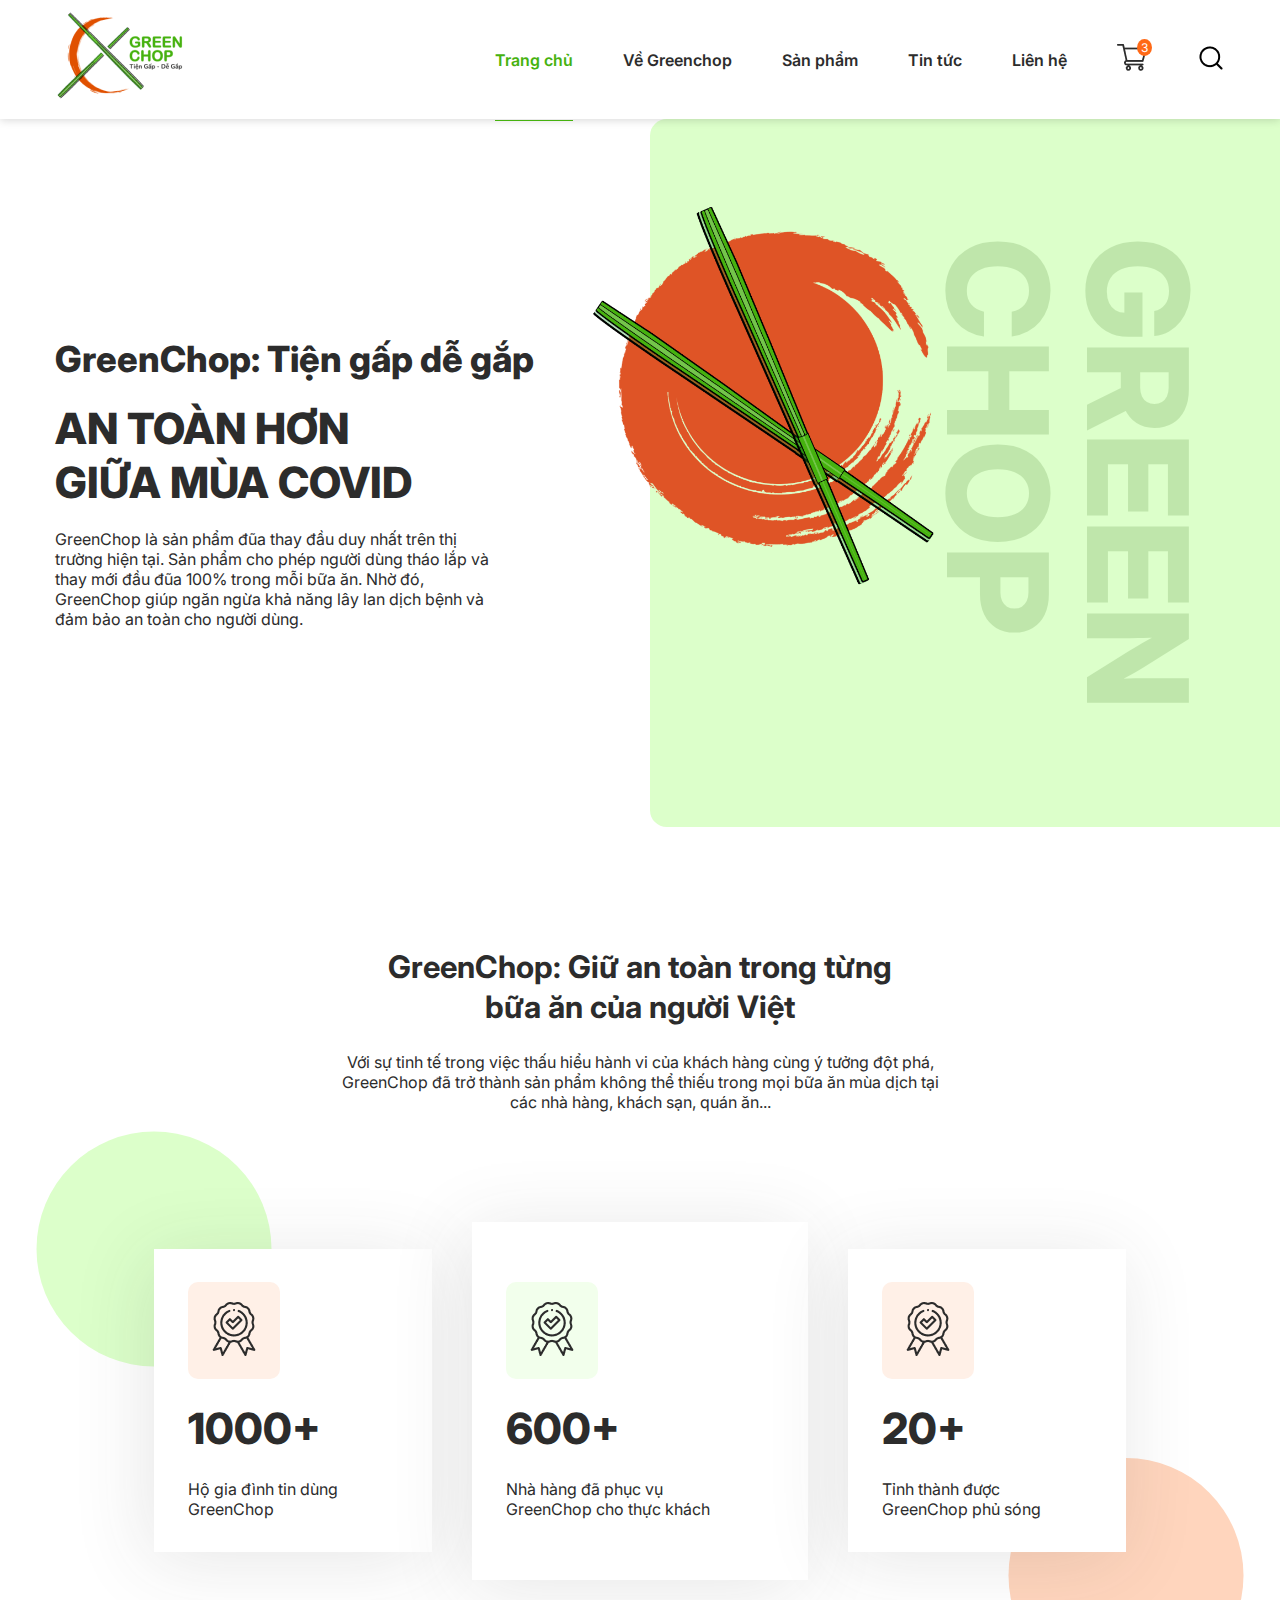
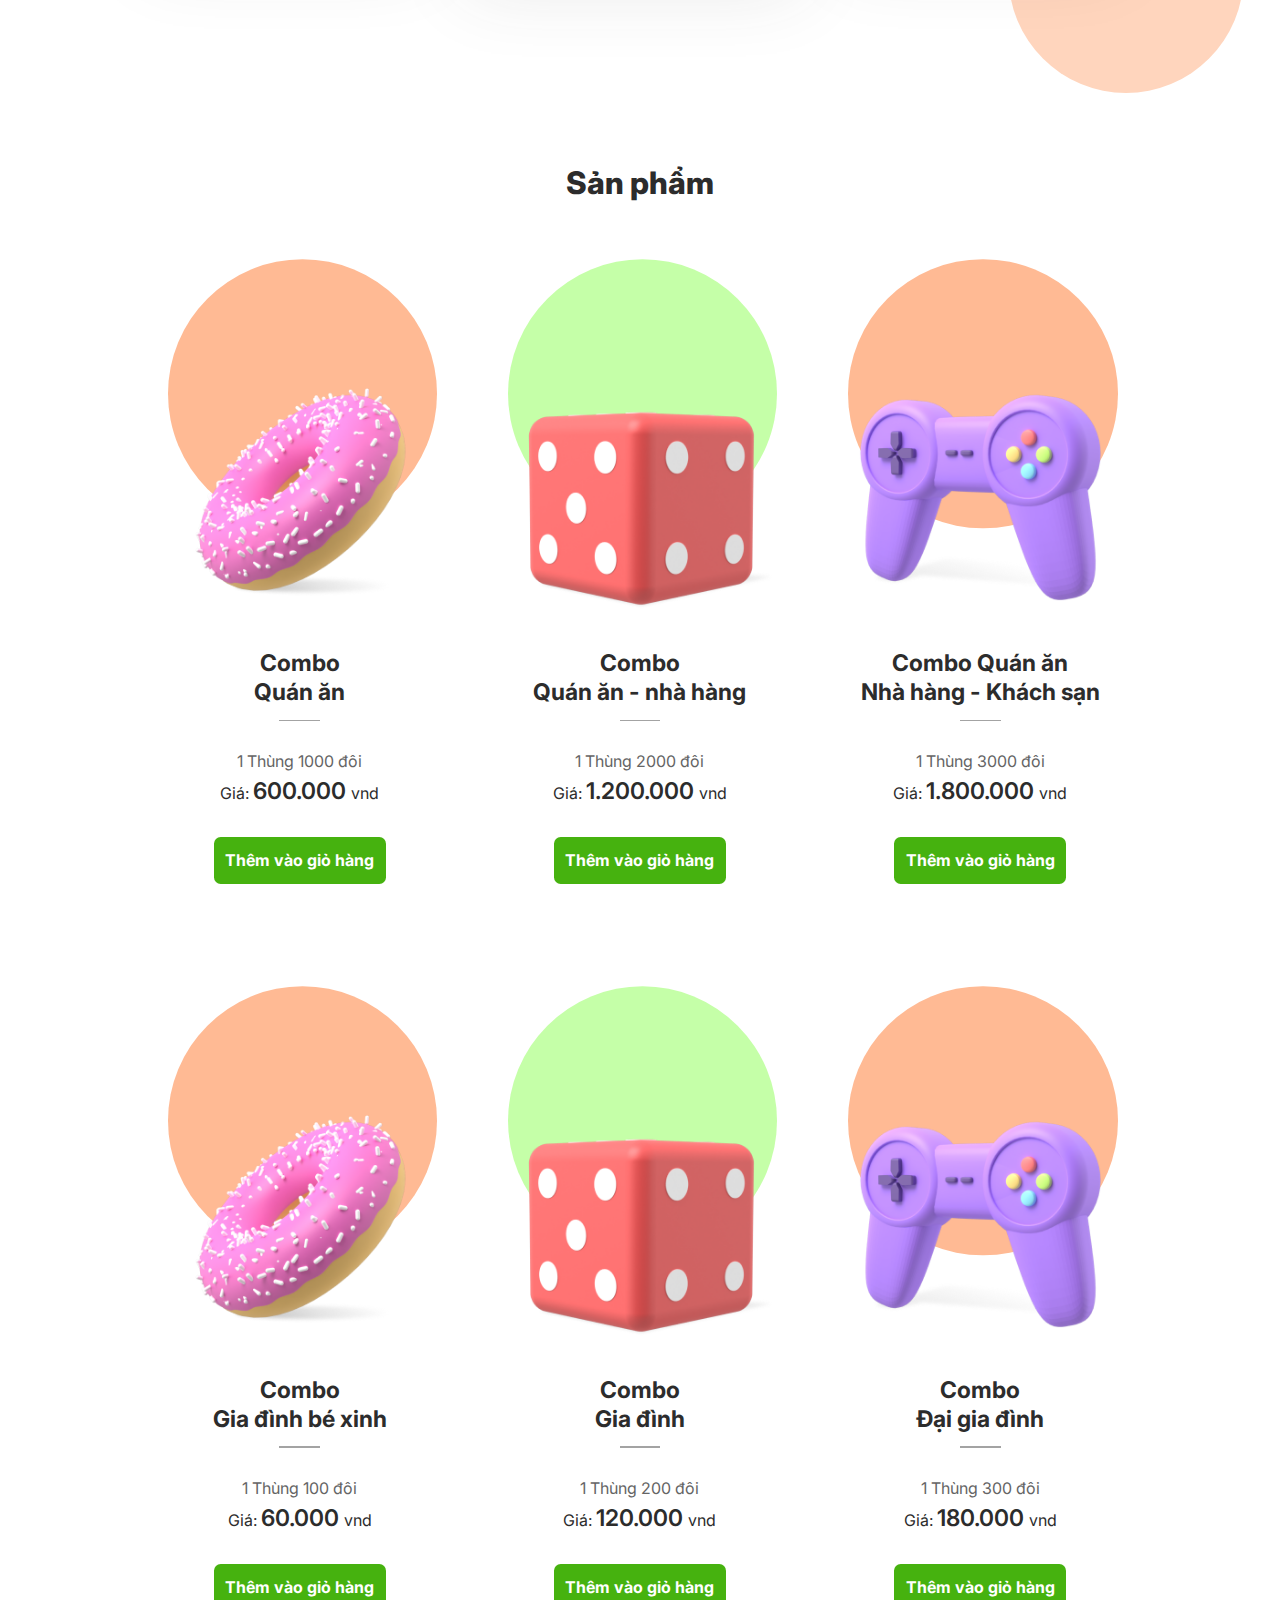
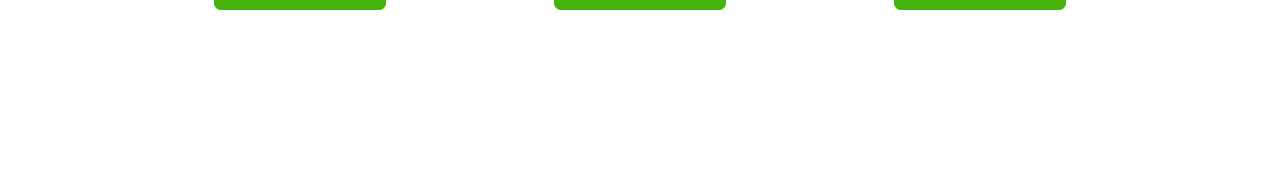
==== du_an_HTML/index.html @ 286c8f5d "up" ====
<!DOCTYPE html>
<html lang="en">
  <head>
    <meta charset="UTF-8" />
    <meta name="viewport" content="width=device-width, initial-scale=1.0" />
    <title>Document</title>
    <link
      rel="stylesheet"
      href="https://cdnjs.cloudflare.com/ajax/libs/font-awesome/6.5.2/css/all.min.css"
    />
    <link
      rel="stylesheet"
      href="https://cdnjs.cloudflare.com/ajax/libs/animate.css/4.1.1/animate.min.css"
    />

    <link rel="stylesheet" href="css/grid.css" />
    <link rel="stylesheet" href="css/style.css" />
  </head>
  <body>
    <header class="header">
      <div class="container">
        <div class="row align-items-center">
          <div class="col-4 d-lg-none">
            <label for="menu-toggle" class="menu-toggle">
              <i class="fa-solid fa-bars"></i>
            </label>
          </div>
          <div class="col-4 col-lg-2">
            <div class="logo">
              <a href="#">
                <img src="images/logo.png" alt="" />
              </a>
            </div>
            <!-- end logo -->
          </div>
          <div class="col-4 col-lg-10">
            <div class="header-nav">
              <input type="checkbox" id="menu-toggle" hidden />
              <label for="menu-toggle" class="menu-overlay"></label>
              <nav class="menu">
                <ul>
                  <li class="active"><a href="#">Trang chủ</a></li>
                  <li><a href="#">Về Greenchop</a></li>
                  <li><a href="#">Sản phẩm</a></li>
                  <li><a href="#">Tin tức</a></li>
                  <li><a href="#">Liên hệ</a></li>
                </ul>
              </nav>
              <!-- end menu -->
              <div class="cart-icon">
                <a href="#">
                  <img src="images/icons/cart-icon.png" alt="" />
                  <span>3</span>
                </a>
              </div>
              <!-- end cart-icon -->
              <div class="search-icon">
                <a href="#">
                  <img src="images/icons/search-icon.png" alt="" />
                </a>
              </div>
              <!-- end search-icon -->
            </div>
            <!-- end header-nav -->
          </div>
        </div>
      </div>
    </header>
    <!-- end header -->

    <section class="hero">
      <div class="container">
        <div class="row align-items-center">
          <div class="col-12 col-lg-6">
            <div class="hero-text">
              <h1>GreenChop: Tiện gấp dễ gắp</h1>
              <h2>
                AN TOÀN HƠN <br />
                GIỮA MÙA COVID
              </h2>
              <p>
                GreenChop là sản phẩm đũa thay đầu duy nhất trên thị trường hiện
                tại. Sản phẩm cho phép người dùng tháo lắp và thay mới đầu đũa
                100% trong mỗi bữa ăn. Nhờ đó, GreenChop giúp ngăn ngừa khả năng
                lây lan dịch bệnh và đảm bảo an toàn cho người dùng.
              </p>
            </div>
            <!-- end hero-text -->
          </div>
          <div class="col-12 col-lg-6">
            <div class="hero-image">
              <img src="images/hero-img.png" alt="" />
              <span>GREEN<br />CHOP</span>
            </div>
            <!-- end hero-image -->
          </div>
        </div>
      </div>
    </section>
    <!-- end hero -->

    <section class="counter">
      <div class="container">
        <div class="counter-heading">
          <h2>
            GreenChop: Giữ an toàn trong từng <br />
            bữa ăn của người Việt
          </h2>
          <p>
            Với sự tinh tế trong việc thấu hiểu hành vi của khách hàng cùng ý
            tưởng đột phá, GreenChop đã trở thành sản phẩm không thể thiếu trong
            mọi bữa ăn mùa dịch tại các nhà hàng, khách sạn, quán ăn...
          </p>
        </div>
        <!-- end counter-heading -->
        <div class="counter-list">
          <div class="row justify-content-center align-items-center">
            <div class="col-12 col-lg-3">
              <div class="counter-item">
                <span class="counter-icon">
                  <img src="images/icons/quality-icon.png" alt="" />
                </span>
                <!-- end counter-icon -->
                <span class="counter-number">1000+</span>
                <span class="counter-desc"
                  >Hộ gia đình tin dùng <br />
                  GreenChop
                </span>
              </div>
              <!-- end counter-item -->
            </div>

            <div class="col-12 col-lg-4">
              <div class="counter-item">
                <div class="counter-icon">
                  <img src="images/icons/quality-icon.png" alt="" />
                </div>
                <!-- end counter-icon -->
                <span class="counter-number">600+</span>
                <span class="counter-desc"
                  >Nhà hàng đã phục vụ <br />
                  GreenChop cho thực khách
                </span>
              </div>
              <!-- end counter-item -->
            </div>

            <div class="col-12 col-lg-3">
              <div class="counter-item">
                <div class="counter-icon">
                  <img src="images/icons/quality-icon.png" alt="" />
                </div>
                <!-- end counter-icon -->
                <span class="counter-number">20+</span>
                <span class="counter-desc"
                  >Tỉnh thành được <br />
                  GreenChop phủ sóng
                </span>
              </div>
              <!-- end counter-item -->
            </div>
          </div>
        </div>
        <!-- end counter-list -->
      </div>
    </section>
    <!-- end counter -->

    <section class="products">
      <div class="container">
        <h2>Sản phẩm</h2>
        <div class="products-list">
          <div class="row">
            <div class="col-6 col-lg-4">
              <div class="product-item">
                <div class="image">
                  <a href="#">
                    <img src="images/products/product-01.png" alt="" />
                  </a>
                </div>
                <!-- end image -->
                <h3 class="name">
                  <a href="#">Combo <br />Quán ăn</a>
                </h3>
                <p class="quantity">1 Thùng 1000 đôi</p>
                <p class="price">Giá: <span> 600.000 </span> vnd</p>
                <div class="add-to-cart">
                  <a href="#" class="btn btn-primary">Thêm vào giỏ hàng</a>
                </div>
              </div>
              <!-- end product-item -->
            </div>
            <!-- end col -->

            <div class="col-6 col-lg-4">
              <div class="product-item">
                <div class="image">
                  <a href="#">
                    <img src="images/products/product-02.png" alt="" />
                  </a>
                </div>
                <!-- end image -->
                <h3 class="name">
                  <a href="#">Combo <br />Quán ăn - nhà hàng</a>
                </h3>
                <p class="quantity">1 Thùng 2000 đôi</p>
                <p class="price">Giá: <span> 1.200.000 </span> vnd</p>
                <div class="add-to-cart">
                  <a href="#" class="btn btn-primary">Thêm vào giỏ hàng</a>
                </div>
              </div>
              <!-- end product-item -->
            </div>
            <!-- end col -->

            <div class="col-6 col-lg-4">
              <div class="product-item">
                <div class="image">
                  <a href="#">
                    <img src="images/products/product-03.png" alt="" />
                  </a>
                </div>
                <!-- end image -->
                <h3 class="name">
                  <a href="#">Combo Quán ăn <br />Nhà hàng - Khách sạn</a>
                </h3>
                <p class="quantity">1 Thùng 3000 đôi</p>
                <p class="price">Giá: <span> 1.800.000 </span> vnd</p>
                <div class="add-to-cart">
                  <a href="#" class="btn btn-primary">Thêm vào giỏ hàng</a>
                </div>
              </div>
              <!-- end product-item -->
            </div>
            <!-- end col -->

            <div class="col-6 col-lg-4">
              <div class="product-item">
                <div class="image">
                  <a href="#">
                    <img src="images/products/product-01.png" alt="" />
                  </a>
                </div>
                <!-- end image -->
                <h3 class="name">
                  <a href="#">Combo <br />Gia đình bé xinh</a>
                </h3>
                <p class="quantity">1 Thùng 100 đôi</p>
                <p class="price">Giá: <span> 60.000 </span> vnd</p>
                <div class="add-to-cart">
                  <a href="#" class="btn btn-primary">Thêm vào giỏ hàng</a>
                </div>
              </div>
              <!-- end product-item -->
            </div>
            <!-- end col -->

            <div class="col-6 col-lg-4">
              <div class="product-item">
                <div class="image">
                  <a href="#">
                    <img src="images/products/product-02.png" alt="" />
                  </a>
                </div>
                <!-- end image -->
                <h3 class="name">
                  <a href="#">Combo <br />Gia đình</a>
                </h3>
                <p class="quantity">1 Thùng 200 đôi</p>
                <p class="price">Giá: <span> 120.000 </span> vnd</p>
                <div class="add-to-cart">
                  <a href="#" class="btn btn-primary">Thêm vào giỏ hàng</a>
                </div>
              </div>
              <!-- end product-item -->
            </div>
            <!-- end col -->

            <div class="col-6 col-lg-4">
              <div class="product-item">
                <div class="image">
                  <a href="#">
                    <img src="images/products/product-03.png" alt="" />
                  </a>
                </div>
                <!-- end image -->
                <h3 class="name">
                  <a href="#">Combo <br />Đại gia đình</a>
                </h3>
                <p class="quantity">1 Thùng 300 đôi</p>
                <p class="price">Giá: <span> 180.000 </span> vnd</p>
                <div class="add-to-cart">
                  <a href="#" class="btn btn-primary">Thêm vào giỏ hàng</a>
                </div>
              </div>
              <!-- end product-item -->
            </div>
            <!-- end col -->
          </div>
        </div>
        <!-- end  products-list-->
      </div>
    </section>
    <!-- end products -->
  </body>
</html>
---- du_an_HTML/css/grid.css ----
/*
Quy ước: Triển khai theo Mobile First

.col-{number}: <576px
.col-sm-{number}: >=576px
.col-md-{number}: >=768px
.col-lg-{number}: >=992px
.col-xl-{number}: >=1200px
.col-xxl-{number}: >=1400px

Gutter
spacer = 1rem
g-0 => Khoảng cách cột và hàng = 0
g-1 => 0.25 * spacer
g-2 => 0.5 * spacer
g-3 => spacer
g-4 => 1.5 * spacer
g-5 => 3 * spacer


*/
* {
    padding: 0;
    margin: 0;
    box-sizing: border-box;
    outline: 0;
  }
  
  :root {
    --container-width: 1200px;
    --container-padding: 15px;
    --max-column: 12;
    --column-space: 20px;
    --spacer: 1rem;
  }
  
  .container {
    max-width: var(--container-width);
    margin: 0 auto;
    padding: 0 var(--container-padding);
  }
  
  .justify-content-start {
    justify-content: flex-start;
  }
  
  .justify-content-center {
    justify-content: center;
  }
  
  .justify-content-end {
    justify-content: flex-end;
  }
  
  .align-items-start {
    align-items: flex-start;
  }
  
  .align-items-center {
    align-items: center;
  }
  
  .align-items-end {
    align-items: flex-end;
  }
  
  .row {
    display: flex;
    flex-wrap: wrap;
    margin: 0 calc(-1 * var(--column-space) / 2);
  }
  
  .row.g-0 {
    margin: 0;
  }
  
  .row.g-0 > [class^="col-"] {
    padding: 0;
    margin: 0;
  }
  
  .row.g-1,
  .row.g-2,
  .row.g-3,
  .row.g-4,
  .row.g-5 {
    margin: 0 calc(-1 * var(--column-space) / 2);
  }
  
  .row.g-1 {
    --column-space: calc(0.25 * var(--spacer));
  }
  
  .row.g-2 {
    --column-space: calc(0.5 * var(--spacer));
  }
  
  .row.g-3 {
    --column-space: calc(1 * var(--spacer));
  }
  
  .row.g-4 {
    --column-space: calc(1.5 * var(--spacer));
  }
  
  .row.g-5 {
    --column-space: calc(3 * var(--spacer));
  }
  
  .row.g-1 > [class^="col-"],
  .row.g-2 > [class^="col-"],
  .row.g-3 > [class^="col-"],
  .row.g-4 > [class^="col-"],
  .row.g-5 > [class^="col-"] {
    padding: 0 calc(var(--column-space) / 2);
    margin-bottom: var(--column-space);
  }
  
  .row.g-1 > [class^="col-"] {
    --column-space-gutter: calc(0.25 * var(--spacer));
  }
  
  .row.g-2 > [class^="col-"] {
    --column-space-gutter: calc(0.5 * var(--spacer));
  }
  
  .row.g-3 > [class^="col-"] {
    --column-space-gutter: calc(1 * var(--spacer));
  }
  
  .row.g-4 > [class^="col-"] {
    --column-space-gutter: calc(1.5 * var(--spacer));
  }
  
  .row.g-5 > [class^="col-"] {
    --column-space-gutter: calc(3 * var(--spacer));
  }
  
  .row [class^="col-"] {
    --column-width: calc(100% / (var(--max-column) / var(--column-number)));
    flex-basis: var(--column-width);
    max-width: var(--column-width);
    padding: 0 calc(var(--column-space) / 2);
  }
  
  .col-1 {
    --column-number: 1;
  }
  
  .col-2 {
    --column-number: 2;
  }
  
  .col-3 {
    --column-number: 3;
  }
  
  .col-4 {
    --column-number: 4;
  }
  
  .col-5 {
    --column-number: 5;
  }
  
  .col-6 {
    --column-number: 6;
  }
  
  .col-7 {
    --column-number: 7;
  }
  
  .col-8 {
    --column-number: 8;
  }
  
  .col-9 {
    --column-number: 9;
  }
  
  .col-10 {
    --column-number: 10;
  }
  
  .col-11 {
    --column-number: 11;
  }
  
  .col-12 {
    --column-number: 12;
  }
  
  @media screen and (min-width: 576px) {
    .col-sm-1 {
      --column-number: 1;
    }
  
    .col-sm-2 {
      --column-number: 2;
    }
  
    .col-sm-3 {
      --column-number: 3;
    }
  
    .col-sm-4 {
      --column-number: 4;
    }
  
    .col-sm-5 {
      --column-number: 5;
    }
  
    .col-sm-6 {
      --column-number: 6;
    }
  
    .col-sm-7 {
      --column-number: 7;
    }
  
    .col-sm-8 {
      --column-number: 8;
    }
  
    .col-sm-9 {
      --column-number: 9;
    }
  
    .col-sm-10 {
      --column-number: 10;
    }
  
    .col-sm-11 {
      --column-number: 11;
    }
  
    .col-sm-12 {
      --column-number: 12;
    }
  }
  
  @media screen and (min-width: 768px) {
    .col-md-1 {
      --column-number: 1;
    }
  
    .col-md-2 {
      --column-number: 2;
    }
  
    .col-md-3 {
      --column-number: 3;
    }
  
    .col-md-4 {
      --column-number: 4;
    }
  
    .col-md-5 {
      --column-number: 5;
    }
  
    .col-md-6 {
      --column-number: 6;
    }
  
    .col-md-7 {
      --column-number: 7;
    }
  
    .col-md-8 {
      --column-number: 8;
    }
  
    .col-md-9 {
      --column-number: 9;
    }
  
    .col-md-10 {
      --column-number: 10;
    }
  
    .col-md-11 {
      --column-number: 11;
    }
  
    .col-md-12 {
      --column-number: 12;
    }
  }
  
  @media screen and (min-width: 992px) {
    .col-lg-1 {
      --column-number: 1;
    }
  
    .col-lg-2 {
      --column-number: 2;
    }
  
    .col-lg-3 {
      --column-number: 3;
    }
  
    .col-lg-4 {
      --column-number: 4;
    }
  
    .col-lg-5 {
      --column-number: 5;
    }
  
    .col-lg-6 {
      --column-number: 6;
    }
  
    .col-lg-7 {
      --column-number: 7;
    }
  
    .col-lg-8 {
      --column-number: 8;
    }
  
    .col-lg-9 {
      --column-number: 9;
    }
  
    .col-lg-10 {
      --column-number: 10;
    }
  
    .col-lg-11 {
      --column-number: 11;
    }
  
    .col-lg-12 {
      --column-number: 12;
    }
  }
  
  @media screen and (min-width: 1200px) {
    .col-xl-1 {
      --column-number: 1;
    }
  
    .col-xl-2 {
      --column-number: 2;
    }
  
    .col-xl-3 {
      --column-number: 3;
    }
  
    .col-xl-4 {
      --column-number: 4;
    }
  
    .col-xl-5 {
      --column-number: 5;
    }
  
    .col-xl-6 {
      --column-number: 6;
    }
  
    .col-xl-7 {
      --column-number: 7;
    }
  
    .col-xl-8 {
      --column-number: 8;
    }
  
    .col-xl-9 {
      --column-number: 9;
    }
  
    .col-xl-10 {
      --column-number: 10;
    }
  
    .col-xl-11 {
      --column-number: 11;
    }
  
    .col-xl-12 {
      --column-number: 12;
    }
  }
  
  @media screen and (min-width: 1400px) {
    .container {
      padding: 0;
    }
    .col-xxl-1 {
      --column-number: 1;
    }
  
    .col-xxl-2 {
      --column-number: 2;
    }
  
    .col-xxl-3 {
      --column-number: 3;
    }
  
    .col-xxl-4 {
      --caolumn-number: 4;
    }
  
    .col-xxl-5 {
      --column-number: 5;
    }
  
    .col-xxl-6 {
      --column-number: 6;
    }
  
    .col-xxl-7 {
      --column-number: 7;
    }
  
    .col-xxl-8 {
      --column-number: 8;
    }
  
    .col-xxl-9 {
      --column-number: 9;
    }
  
    .col-xxl-10 {
      --column-number: 10;
    }
  
    .col-xxl-11 {
      --column-number: 11;
    }
  
    .col-xxl-12 {
      --column-number: 12;
    }
  }
---- du_an_HTML/css/style.css ----
@import url("https://fonts.googleapis.com/css2?family=Inter:wght@100..900&display=swap");
* {
  padding: 0;
  border: 0;
  margin: 0;
  box-sizing: border-box;
  outline: 0;
}

html {
  font-size: 10px;
  scroll-behavior: smooth;
}

body {
  font-family: "Inter", sans-serif;
  color: #2c2c2c;
  line-height: 1.25;
  font-size: 1.6rem;
  overflow-x: hidden;
}

a {
  text-decoration: none;
  color: #2c2c2c;
}
a:hover {
  color: #46b20f;
}

img {
  max-width: 100%;
  height: auto;
}

ul,
ol {
  list-style: none;
}

h1,
h2,
h3,
h4,
h5,
h6 {
  color: #2c2c2c;
  margin: 20px 0;
}

.d-none {
  display: none;
}

.d-block {
  display: block;
}

@media screen and (min-width: 576px) {
  .d-sm-none {
    display: none;
  }
  .d-sm-block {
    display: block;
  }
}
@media screen and (min-width: 768px) {
  .d-md-none {
    display: none;
  }
  .d-md-block {
    display: block;
  }
}
@media screen and (min-width: 992px) {
  .d-lg-none {
    display: none;
  }
  .d-lg-block {
    display: block;
  }
}
@media screen and (min-width: 1200px) {
  .d-xl-none {
    display: none;
  }
  .d-xl-block {
    display: block;
  }
}
@media screen and (min-width: 1400px) {
  .d-xxl-none {
    display: none;
  }
  .d-xxl-block {
    display: block;
  }
}
.container {
  --container-width: 1200px;
}

.btn {
  color: #fff;
  padding: 13.333px 11.667px;
  border-radius: 6.667px;
  font-weight: 700;
  display: inline-block;
}
.btn.btn-primary {
  background: #46b20f;
}
.btn:hover {
  color: #fff;
}

.header {
  padding: 10px 0;
  box-shadow: 0px 1.667px 8.333px 0px rgba(0, 0, 0, 0.15);
  position: relative;
  z-index: 2;
}
.header .logo {
  height: 99px;
  overflow: hidden;
}
.header .header-nav {
  display: flex;
  justify-content: flex-end;
  align-items: center;
}
.header .header-nav .menu > ul {
  display: flex;
}
.header .header-nav .menu > ul > li {
  padding: 0 25px;
}
.header .header-nav .menu > ul > li > a {
  font-weight: 600;
}
.header .header-nav .menu > ul > li.active > a, .header .header-nav .menu > ul > li:hover > a {
  color: #46b20f;
  padding-bottom: 50px;
  border-bottom: 1.667px solid #46b20f;
}
.header .header-nav .menu-overlay {
  opacity: 0;
  visibility: hidden;
}
.header .header-nav .cart-icon {
  padding: 0 25px;
}
.header .header-nav .cart-icon a {
  display: block;
  position: relative;
}
.header .header-nav .cart-icon a span {
  font-size: 1.2rem;
  color: #fff;
  background-color: #ff6916;
  padding: 1px 4px;
  border-radius: 50%;
  position: absolute;
  top: -5px;
  right: -5px;
}
.header .header-nav .search-icon {
  padding-left: 25px;
}

@media screen and (max-width: 991.98px) {
  .header .logo {
    display: flex;
    align-items: center;
    justify-content: center;
  }
  .header .menu-toggle {
    margin-left: 20px;
    font-size: 3rem;
  }
  .header .header-nav {
    margin-right: 20px;
  }
  .header .header-nav .menu {
    position: fixed;
    top: 0;
    left: 0;
    bottom: 0;
    z-index: 2;
    background: #46b20f;
    min-width: 250px;
    padding: 15px 0;
    translate: -100%;
    transition: translate 0.4s ease-in-out;
  }
  .header .header-nav .menu ul {
    display: block;
  }
  .header .header-nav .menu ul li {
    padding: 0;
  }
  .header .header-nav .menu ul li.active > a, .header .header-nav .menu > ul > li:hover > a {
    padding-bottom: 10px;
  }
  .header .header-nav .menu ul li a {
    color: #fff !important;
    display: block;
    padding: 10px 20px;
  }
  .header .header-nav .menu-overlay {
    position: fixed;
    inset: 0;
    background: rgba(0, 0, 0, 0.3882352941);
    z-index: 1;
    transition: 0.3s ease-in-out;
    transition-property: opacity, visibility;
  }
  .header .header-nav .cart-icon {
    padding: 0 10px;
  }
  .header .header-nav .search-icon {
    padding-left: 10px;
  }
  .header .header-nav input[type=checkbox]:checked ~ .menu {
    translate: 0;
  }
  .header .header-nav input[type=checkbox]:checked ~ .menu-overlay {
    opacity: 1;
    visibility: visible;
  }
}
.hero {
  position: relative;
  z-index: 1;
}
.hero .hero-text h1,
.hero .hero-text h2 {
  font-weight: 800;
}
.hero .hero-text h1 {
  font-size: 3.6rem;
}
.hero .hero-text h2 {
  font-size: 4.3rem;
}
.hero .hero-text p {
  max-width: 77%;
}
.hero .hero-image {
  background: #dcffca;
  width: 50vw;
  min-height: 708px;
  padding: 55px 0;
  border-radius: 16.667px 0px 0px 16.667px;
  position: relative;
}
.hero .hero-image span {
  color: #216000;
  font-size: 15.6rem;
  font-weight: 800;
  opacity: 0.15;
  transform: rotate(90deg);
  line-height: 1;
  display: inline-block;
  position: absolute;
  top: 0;
  bottom: 0;
  left: 35px;
}
.hero .hero-image img {
  width: 432px;
  margin-top: 30px;
  margin-left: -80px;
}

@media screen and (max-width: 1399.98px) {
  .hero .hero-image img {
    width: 350px;
    margin-left: -60px;
  }
  .hero .hero-image span {
    font-size: 14rem;
    left: -5%;
  }
}
@media screen and (max-width: 1199.98px) {
  .hero .hero-image span {
    font-size: 10rem;
    left: -20%;
    top: -20%;
  }
}
@media screen and (max-width: 991.98px) {
  .hero .hero-text {
    text-align: center;
    margin-bottom: 20px;
  }
  .hero .hero-text p {
    margin: 0 auto;
    max-width: 80%;
    text-align: justify;
  }
  .hero .hero-image {
    width: 100%;
    border-radius: 0;
    display: flex;
    justify-content: center;
    align-items: center;
  }
  .hero .hero-image img {
    width: 380px;
    margin: 0 -50px 0 0;
  }
  .hero .hero-image span {
    position: static;
    font-size: 13rem;
  }
}
@media screen and (max-width: 767.98px) {
  .hero .hero-image {
    text-align: center;
    min-height: auto;
    display: block;
  }
  .hero .hero-image img {
    margin: 0 auto;
    max-width: 70%;
    display: block;
  }
  .hero .hero-image span {
    position: static;
    transform: rotate(0deg);
    font-size: 8rem;
    display: block;
  }
  .hero .hero-image span br {
    display: none;
  }
}
@media screen and (max-width: 575.98px) {
  .hero .hero-image span br {
    display: block;
  }
}
.counter {
  padding: 100px 0;
}
.counter .counter-heading {
  max-width: 53%;
  margin: 0 auto;
  text-align: center;
  margin-bottom: 110px;
}
.counter .counter-heading h2 {
  margin-bottom: 24px;
  font-size: 3.1rem;
  line-height: 1.3;
}
.counter .counter-list .counter-item {
  background-color: #fff;
  padding: 33.33px;
  box-shadow: -5.833px 8.333px 72.5px 0px rgba(54, 54, 54, 0.12);
  position: relative;
}
.counter .counter-list .counter-item .counter-icon {
  background-color: #fff0e7;
  padding: 19.17px;
  border-radius: 10px;
  display: inline-block;
}
.counter .counter-list .counter-item span {
  display: block;
}
.counter .counter-list .counter-item span.counter-number {
  padding: 23.33px 0;
  font-size: 4.3rem;
  font-weight: 800;
}
.counter .counter-list [class^=col-]:nth-child(1) .counter-item::before {
  content: "";
  background: #dcffca;
  width: 235px;
  height: 235px;
  border-radius: 50%;
  display: block;
  position: absolute;
  top: 0;
  left: 0;
  translate: -50% -50%;
  z-index: -1;
}
.counter .counter-list [class^=col-]:nth-child(2) .counter-item {
  padding-top: 60.83px;
  padding-bottom: 60.83px;
  max-width: 89%;
  margin: 0 auto;
}
.counter .counter-list [class^=col-]:nth-child(2) .counter-item .counter-icon {
  background-color: #f2ffec;
}
.counter .counter-list [class^=col-]:nth-child(3) .counter-item::after {
  content: "";
  background: #ffd5bd;
  width: 235px;
  height: 235px;
  border-radius: 50%;
  display: block;
  position: absolute;
  bottom: 0;
  right: 0;
  translate: 50% 60%;
  z-index: -1;
}

@media screen and (max-width: 991.98px) {
  .counter .counter-heading h2 br {
    display: none;
  }
  .counter .counter-list .counter-item {
    text-align: center;
    margin: 0 auto 20px !important;
    max-width: 80% !important;
    padding: 33.33px !important;
  }
  .counter .counter-list .counter-item::before, .counter .counter-list .counter-item::after {
    display: none !important;
  }
}
.products {
  padding: 64px 0;
}
.products h2 {
  text-align: center;
  font-size: 3.1rem;
  font-weight: 800;
  margin-bottom: 50px;
}
.products .products-list .product-item {
  margin-top: 114px;
  margin-bottom: 96px;
  max-width: 70%;
  text-align: center;
}
.products .products-list .product-item .image {
  position: relative;
}
.products .products-list .product-item .image img {
  display: block;
  max-width: 100%;
  margin: 0 auto;
}
.products .products-list .product-item .image::before {
  content: "";
  display: block;
  background: #ffba94;
  width: 269.316px;
  height: 269.316px;
  border-radius: 50%;
  position: absolute;
  top: 0;
  left: 0;
  right: 0;
  z-index: -1;
  translate: 0 -40%;
}
.products .products-list .product-item .name {
  font-size: 2.3rem;
  font-weight: 700;
  margin-bottom: 29.48px;
  margin-top: 17.19px;
}
.products .products-list .product-item .name::after {
  content: "";
  display: block;
  width: 40.883px;
  height: 1.667px;
  background: #a3a3a3;
  max-width: 100%;
  margin: 0 auto;
  margin-top: 12.81px;
}
.products .products-list .product-item .quantity {
  color: #656565;
  margin-bottom: 6.33px;
}
.products .products-list .product-item .price {
  margin-bottom: 31px;
}
.products .products-list .product-item .price span {
  font-size: 2.3rem;
  font-weight: 600;
}
.products .products-list [class^=col-]:nth-child(3n+1) .product-item {
  margin-left: auto;
}
.products .products-list [class^=col-]:nth-child(3n+2) .product-item {
  margin-left: auto;
  margin-right: auto;
}
.products .products-list [class^=col-]:nth-child(3n+2) .product-item .image::before {
  background: #c5ffa8;
}

@media screen and (max-width: 991.98px) {
  .products {
    padding: 0 0 30px;
  }
  .products h2 {
    margin: 0 0 20px;
  }
  .products .products-list .product-item {
    max-width: 100%;
    margin: 0 0 15px;
  }
  .products .products-list .product-item .image::before {
    display: none;
  }
}
@media screen and (max-width: 575.98px) {
  .products .products-list .product-item .name,
  .products .products-list .product-item .price span {
    font-size: 1.6rem;
  }
  .products .products-list .product-item .name a {
    max-height: 44px;
    overflow: hidden;
    display: -webkit-box;
    -webkit-line-clamp: 2; /* number of lines to show */
    line-clamp: 2;
    -webkit-box-orient: vertical;
  }
  .products .products-list .product-item .add-to-cart .btn {
    font-size: 1.4rem;
  }
}

/*# sourceMappingURL=style.css.map */
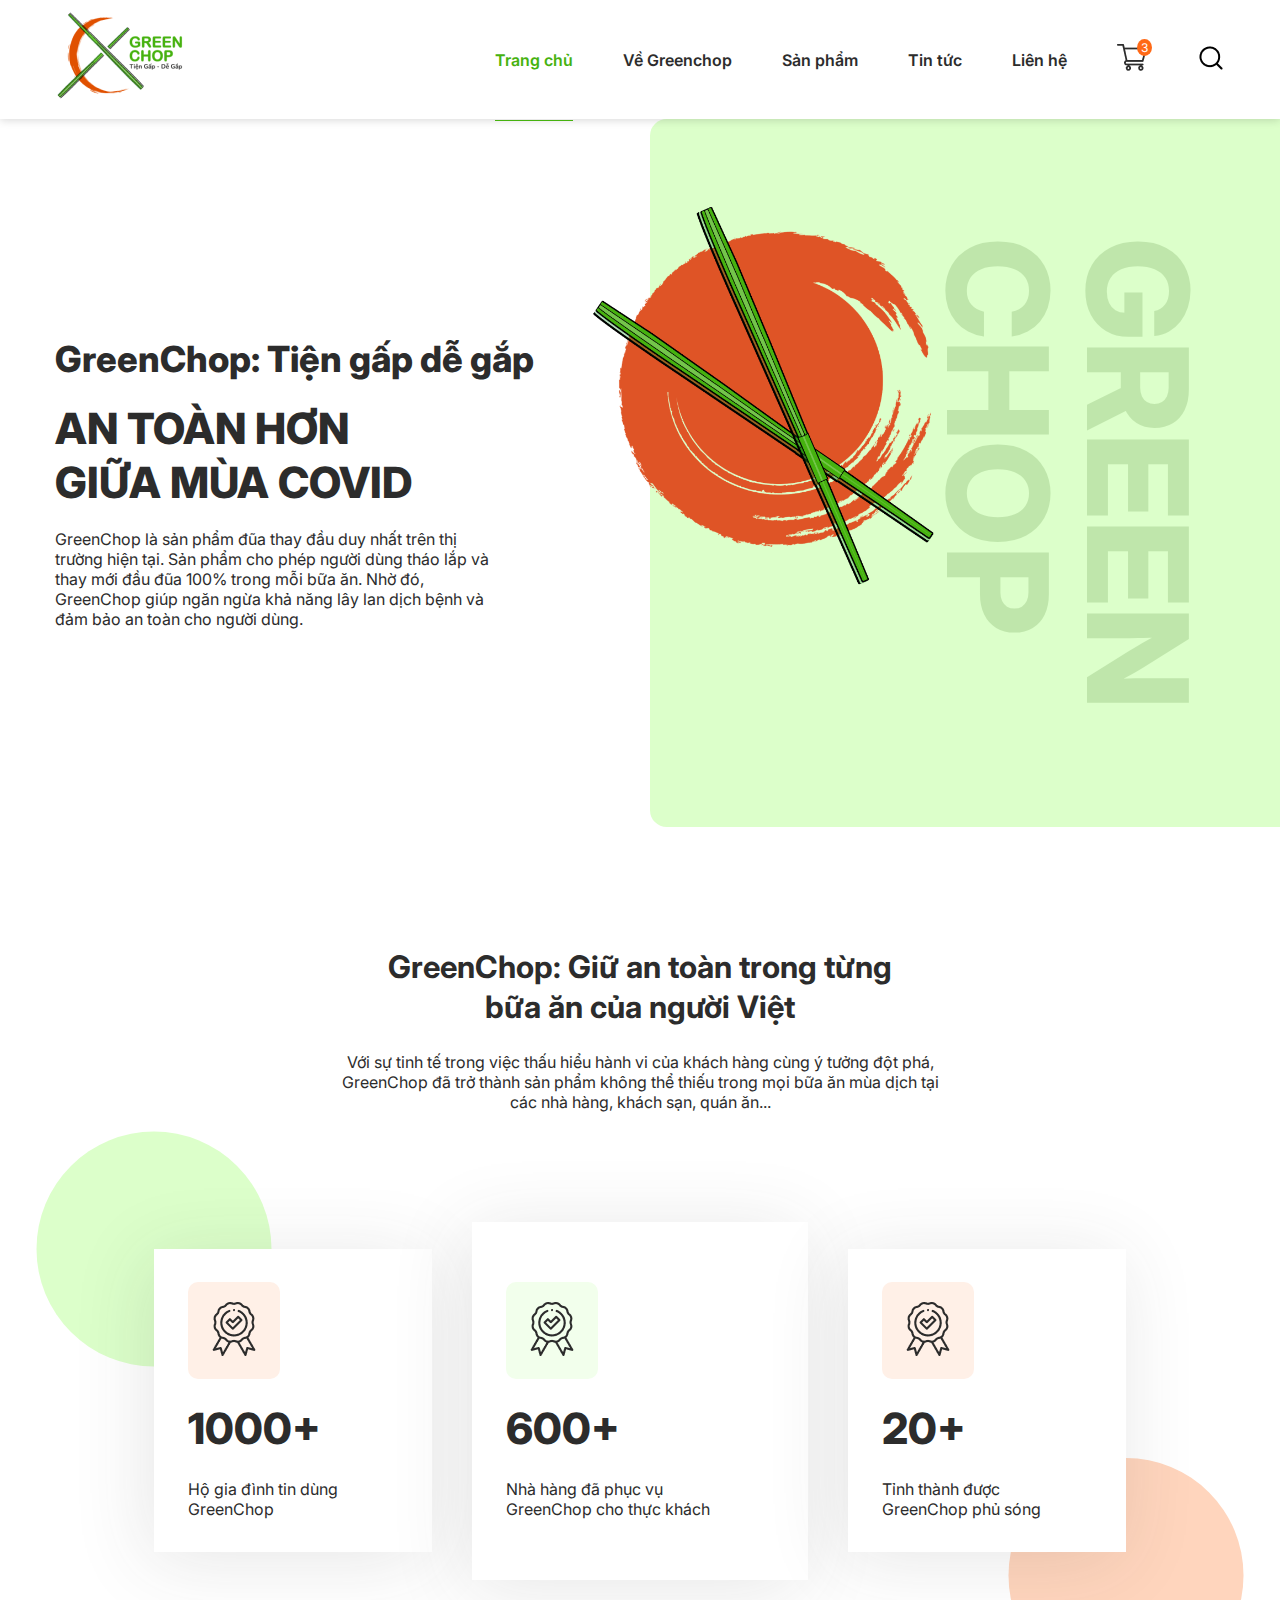
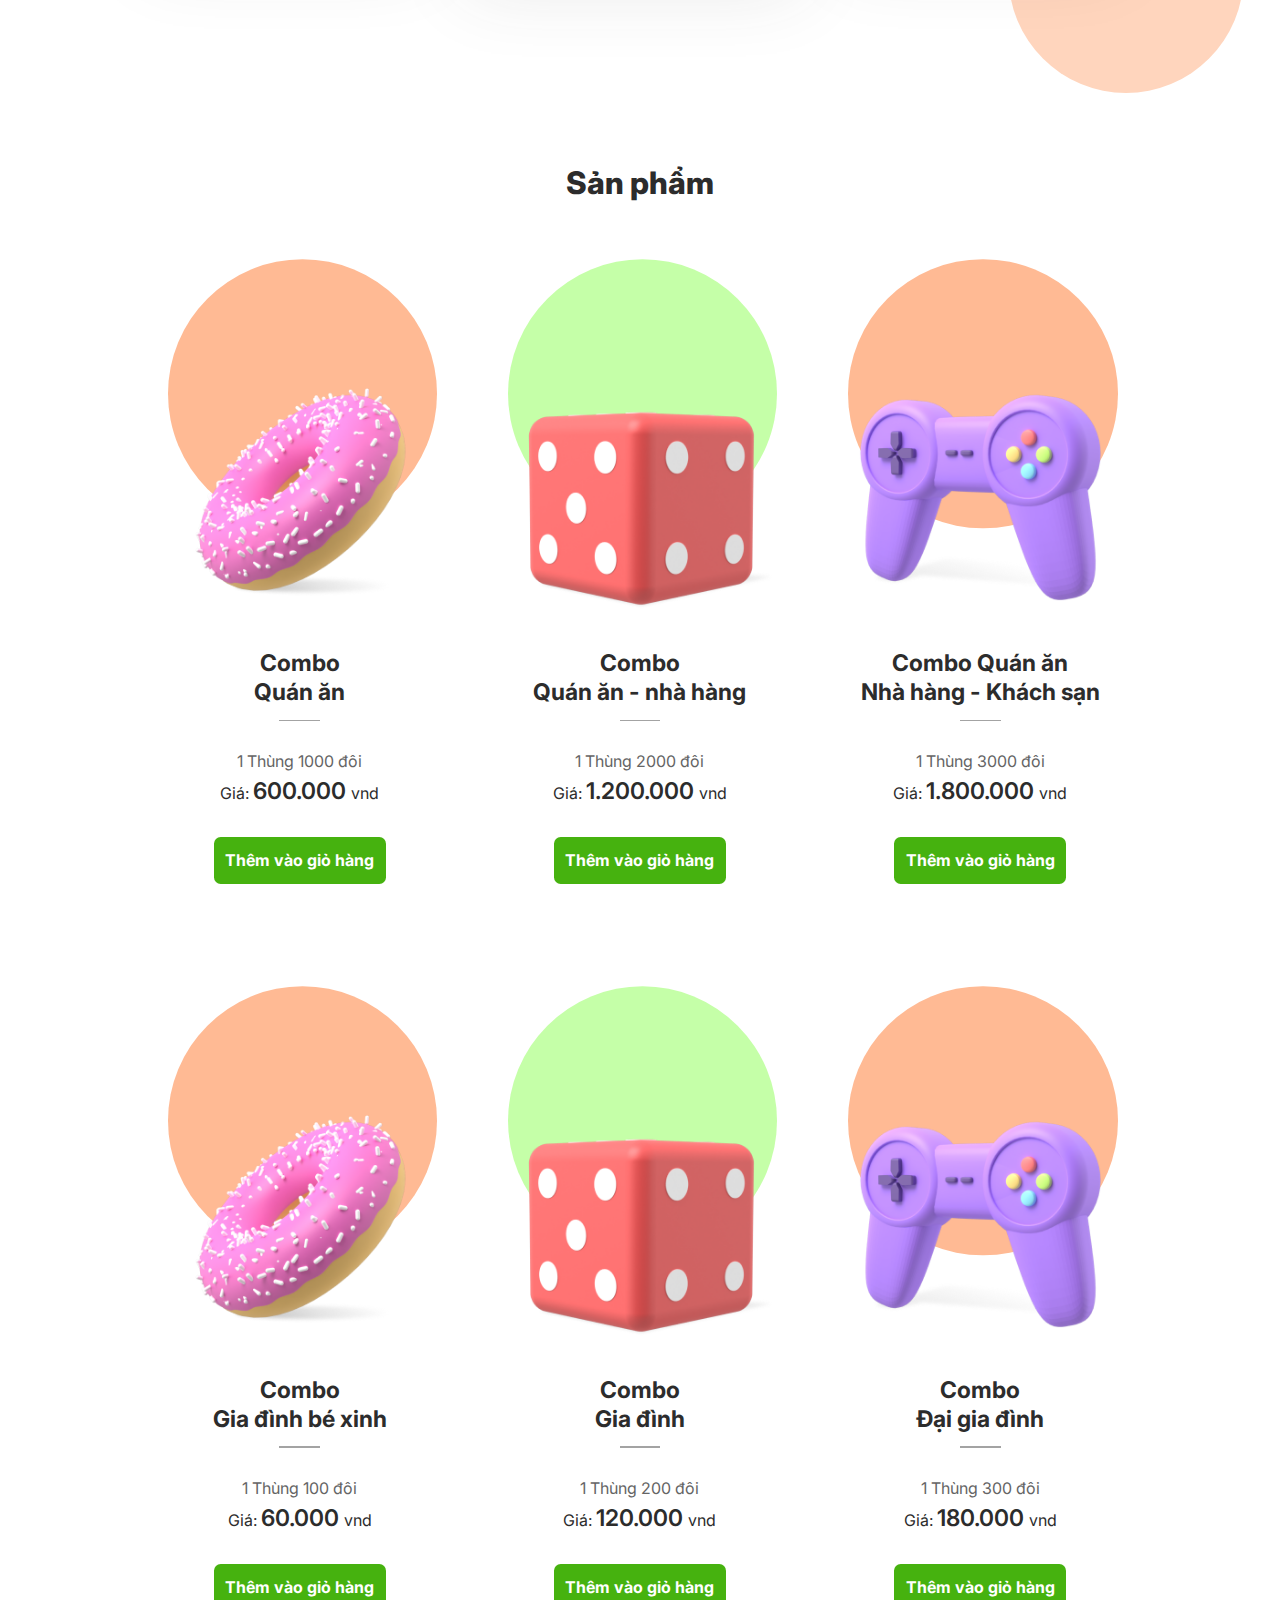
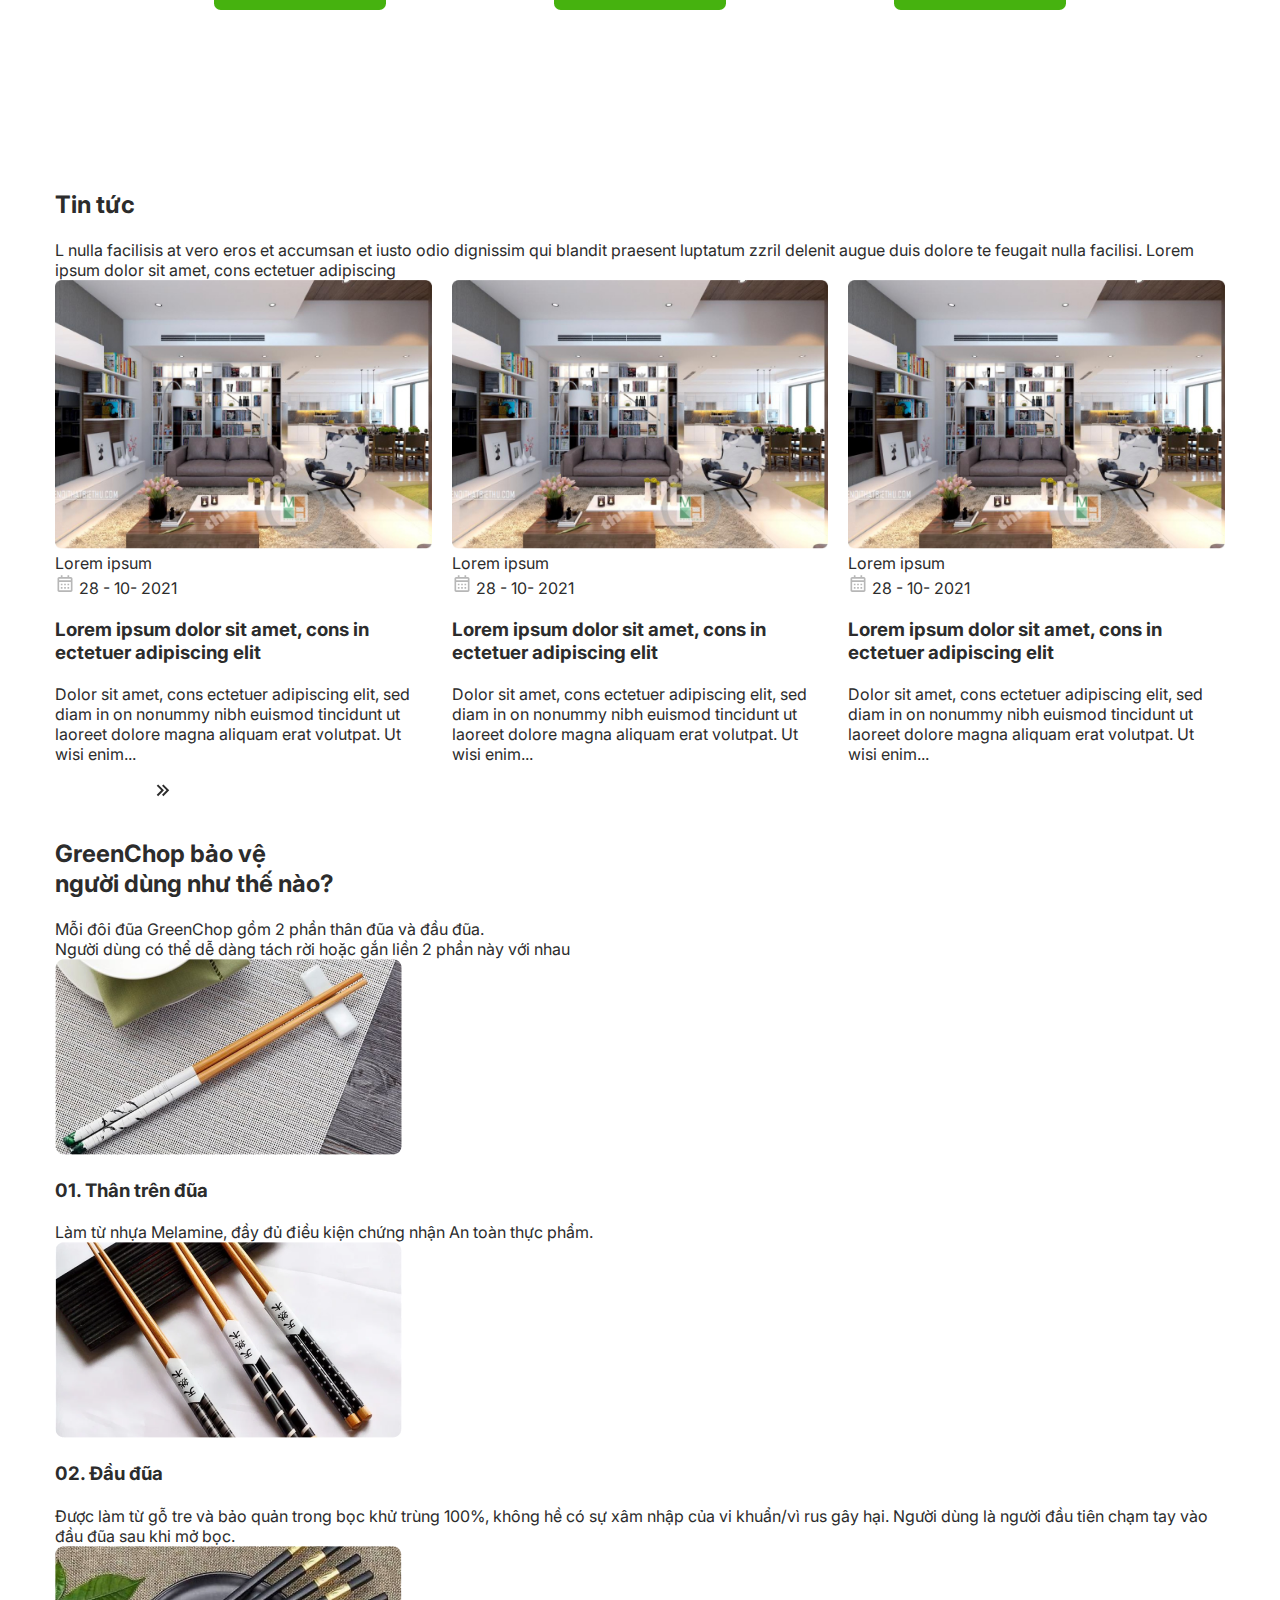
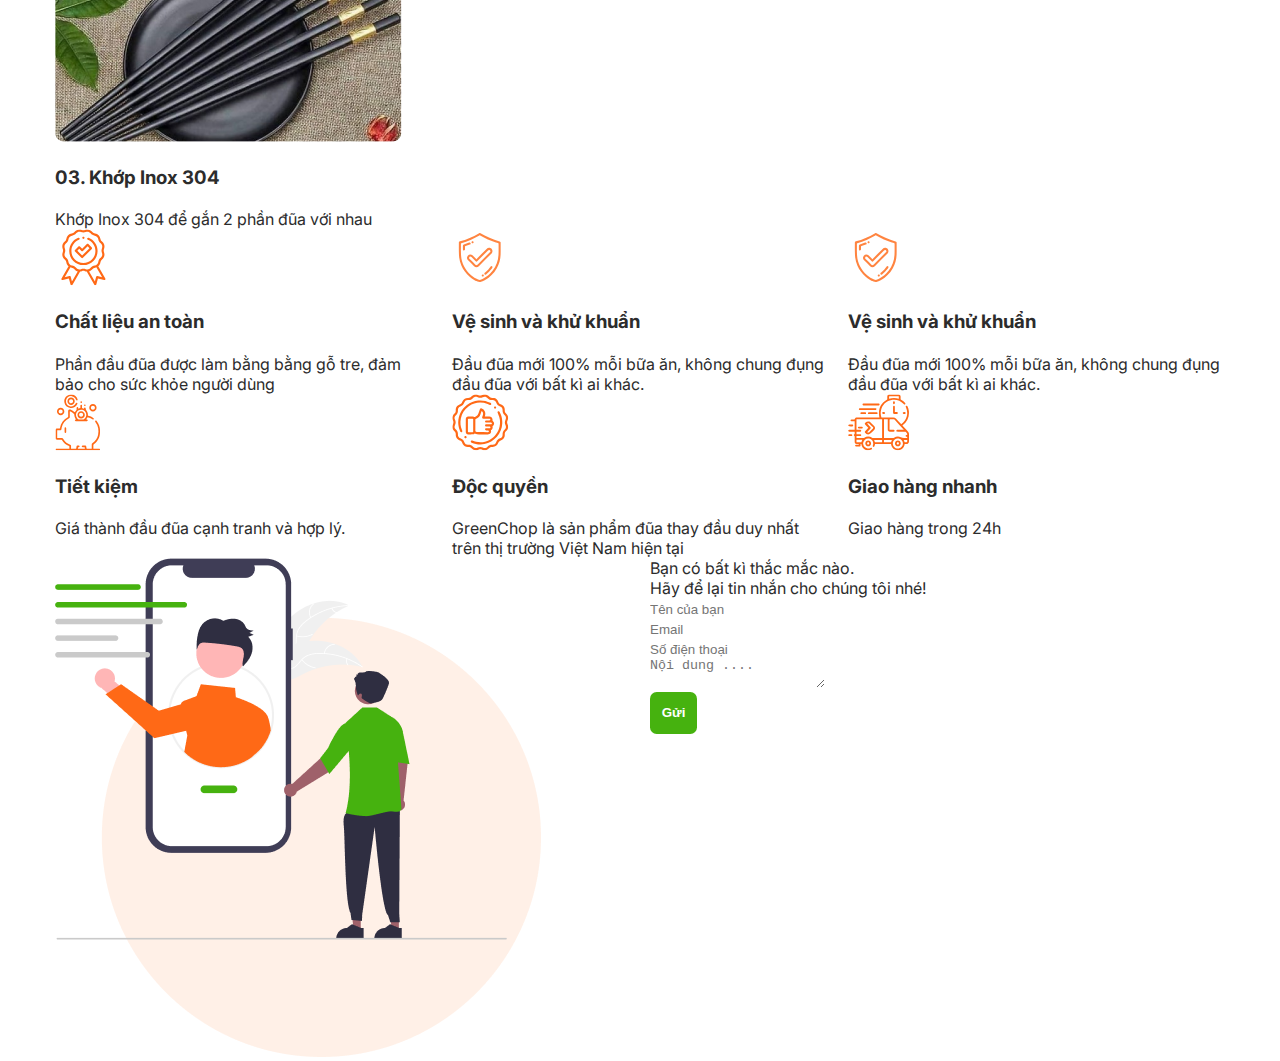
==== commit 3cf16021: "up" ====
--- a/du_an_HTML/index.html
+++ b/du_an_HTML/index.html
@@ -302,5 +302,708 @@
       </div>
     </section>
     <!-- end products -->
+
+    <section class="posts">
+      <div class="container">
+        <div class="posts-heading">
+          <h2>Tin tức</h2>
+          <p>
+            L nulla facilisis at vero eros et accumsan et iusto odio dignissim
+            qui blandit praesent luptatum zzril delenit augue duis dolore te
+            feugait nulla facilisi. Lorem ipsum dolor sit amet, cons ectetuer
+            adipiscing
+          </p>
+        </div>
+        <!-- end posts-heading -->
+
+        <div class="posts-list">
+          <div class="row">
+            <div class="col-12 col-sm-6 col-md-4">
+              <div class="post-item">
+                <div class="image">
+                  <a href="#">
+                    <img src="images/posts/post-1.jpg" alt="" />
+                  </a>
+                </div>
+                <!-- end images -->
+                <ul class="meta">
+                  <li>
+                    <a href="#">Lorem ipsum</a>
+                  </li>
+                  <li>
+                    <a href="#"
+                      ><svg
+                        xmlns="http://www.w3.org/2000/svg"
+                        width="20"
+                        height="21"
+                        viewBox="0 0 20 21"
+                        fill="none"
+                      >
+                        <path
+                          d="M15.8333 18.9836H4.16667C3.24619 18.9836 2.5 18.2374 2.5 17.3169V5.65023C2.5 4.72975 3.24619 3.98356 4.16667 3.98356H5.83333V2.31689H7.5V3.98356H12.5V2.31689H14.1667V3.98356H15.8333C16.7538 3.98356 17.5 4.72975 17.5 5.65023V17.3169C17.5 18.2374 16.7538 18.9836 15.8333 18.9836ZM4.16667 8.98356V17.3169H15.8333V8.98356H4.16667ZM4.16667 5.65023V7.31689H15.8333V5.65023H4.16667ZM14.1667 15.6502H12.5V13.9836H14.1667V15.6502ZM10.8333 15.6502H9.16667V13.9836H10.8333V15.6502ZM7.5 15.6502H5.83333V13.9836H7.5V15.6502ZM14.1667 12.3169H12.5V10.6502H14.1667V12.3169ZM10.8333 12.3169H9.16667V10.6502H10.8333V12.3169ZM7.5 12.3169H5.83333V10.6502H7.5V12.3169Z"
+                          fill="#B7B7B7"
+                        />
+                      </svg>
+                      <span> 28 - 10- 2021</span></a
+                    >
+                  </li>
+                </ul>
+                <!-- end meta -->
+                <h3 class="title">
+                  <a href="#"
+                    >Lorem ipsum dolor sit amet, cons in ectetuer adipiscing
+                    elit</a
+                  >
+                </h3>
+                <p>
+                  Dolor sit amet, cons ectetuer adipiscing elit, sed diam in on
+                  nonummy nibh euismod tincidunt ut laoreet dolore magna aliquam
+                  erat volutpat. Ut wisi enim...
+                </p>
+              </div>
+              <!-- end post-item -->
+            </div>
+            <!-- end col -->
+
+            <div class="col-12 col-sm-6 col-md-4">
+              <div class="post-item">
+                <div class="image">
+                  <a href="#">
+                    <img src="images/posts/post-1.jpg" alt="" />
+                  </a>
+                </div>
+                <!-- end images -->
+                <ul class="meta">
+                  <li>
+                    <a href="#">Lorem ipsum</a>
+                  </li>
+                  <li>
+                    <a href="#"
+                      ><svg
+                        xmlns="http://www.w3.org/2000/svg"
+                        width="20"
+                        height="21"
+                        viewBox="0 0 20 21"
+                        fill="none"
+                      >
+                        <path
+                          d="M15.8333 18.9836H4.16667C3.24619 18.9836 2.5 18.2374 2.5 17.3169V5.65023C2.5 4.72975 3.24619 3.98356 4.16667 3.98356H5.83333V2.31689H7.5V3.98356H12.5V2.31689H14.1667V3.98356H15.8333C16.7538 3.98356 17.5 4.72975 17.5 5.65023V17.3169C17.5 18.2374 16.7538 18.9836 15.8333 18.9836ZM4.16667 8.98356V17.3169H15.8333V8.98356H4.16667ZM4.16667 5.65023V7.31689H15.8333V5.65023H4.16667ZM14.1667 15.6502H12.5V13.9836H14.1667V15.6502ZM10.8333 15.6502H9.16667V13.9836H10.8333V15.6502ZM7.5 15.6502H5.83333V13.9836H7.5V15.6502ZM14.1667 12.3169H12.5V10.6502H14.1667V12.3169ZM10.8333 12.3169H9.16667V10.6502H10.8333V12.3169ZM7.5 12.3169H5.83333V10.6502H7.5V12.3169Z"
+                          fill="#B7B7B7"
+                        />
+                      </svg>
+                      <span>28 - 10- 2021</span></a
+                    >
+                  </li>
+                </ul>
+                <!-- end meta -->
+                <h3 class="title">
+                  <a href="#"
+                    >Lorem ipsum dolor sit amet, cons in ectetuer adipiscing
+                    elit</a
+                  >
+                </h3>
+                <p>
+                  Dolor sit amet, cons ectetuer adipiscing elit, sed diam in on
+                  nonummy nibh euismod tincidunt ut laoreet dolore magna aliquam
+                  erat volutpat. Ut wisi enim...
+                </p>
+              </div>
+              <!-- end post-item -->
+            </div>
+            <!-- end col -->
+
+            <div class="col-12 col-sm-6 col-md-4">
+              <div class="post-item">
+                <div class="image">
+                  <a href="#">
+                    <img src="images/posts/post-1.jpg" alt="" />
+                  </a>
+                </div>
+                <!-- end images -->
+                <ul class="meta">
+                  <li>
+                    <a href="#">Lorem ipsum</a>
+                  </li>
+                  <li>
+                    <a href="#"
+                      ><svg
+                        xmlns="http://www.w3.org/2000/svg"
+                        width="20"
+                        height="21"
+                        viewBox="0 0 20 21"
+                        fill="none"
+                      >
+                        <path
+                          d="M15.8333 18.9836H4.16667C3.24619 18.9836 2.5 18.2374 2.5 17.3169V5.65023C2.5 4.72975 3.24619 3.98356 4.16667 3.98356H5.83333V2.31689H7.5V3.98356H12.5V2.31689H14.1667V3.98356H15.8333C16.7538 3.98356 17.5 4.72975 17.5 5.65023V17.3169C17.5 18.2374 16.7538 18.9836 15.8333 18.9836ZM4.16667 8.98356V17.3169H15.8333V8.98356H4.16667ZM4.16667 5.65023V7.31689H15.8333V5.65023H4.16667ZM14.1667 15.6502H12.5V13.9836H14.1667V15.6502ZM10.8333 15.6502H9.16667V13.9836H10.8333V15.6502ZM7.5 15.6502H5.83333V13.9836H7.5V15.6502ZM14.1667 12.3169H12.5V10.6502H14.1667V12.3169ZM10.8333 12.3169H9.16667V10.6502H10.8333V12.3169ZM7.5 12.3169H5.83333V10.6502H7.5V12.3169Z"
+                          fill="#B7B7B7"
+                        />
+                      </svg>
+                      <span>28 - 10- 2021</span></a
+                    >
+                  </li>
+                </ul>
+                <!-- end meta -->
+                <h3 class="title">
+                  <a href="#"
+                    >Lorem ipsum dolor sit amet, cons in ectetuer adipiscing
+                    elit</a
+                  >
+                </h3>
+                <p>
+                  Dolor sit amet, cons ectetuer adipiscing elit, sed diam in on
+                  nonummy nibh euismod tincidunt ut laoreet dolore magna aliquam
+                  erat volutpat. Ut wisi enim...
+                </p>
+              </div>
+              <!-- end post-item -->
+            </div>
+            <!-- end col -->
+          </div>
+        </div>
+        <!-- end posts-list -->
+
+        <div class="posts-more">
+          <a href="#" class="btn btn-outline-primary"
+            ><span>Xem thêm</span>
+            <svg
+              xmlns="http://www.w3.org/2000/svg"
+              width="24"
+              height="24"
+              viewBox="0 0 24 24"
+              fill="none"
+            >
+              <path
+                d="M12.4025 18.1597L11.0268 16.786L15.499 12.3138L11.0268 7.84155L12.4025 6.47363L18.2456 12.3167L12.4035 18.1597H12.4025ZM7.1282 18.1597L5.75348 16.786L10.2257 12.3138L5.75348 7.84836L7.1282 6.47363L12.9722 12.3167L7.12917 18.1597H7.1282Z"
+                fill="#2C2C2C"
+              />
+            </svg>
+          </a>
+        </div>
+      </div>
+    </section>
+    <!-- end posts -->
+
+    <section class="feature">
+      <div class="container">
+        <div class="feature-heading">
+          <h2>
+            GreenChop bảo vệ <br />
+            người dùng như thế nào?
+          </h2>
+          <p>
+            Mỗi đôi đũa GreenChop gồm 2 phần thân đũa và đầu đũa. <br />
+            Người dùng có thể dễ dàng tách rời hoặc gắn liền 2 phần này với nhau
+          </p>
+        </div>
+        <!-- end feature-heading -->
+
+        <div class="feature-list">
+          <div class="feature-item">
+            <div class="image">
+              <img src="images/features/feature-01.png" alt="" />
+            </div>
+            <!-- end image -->
+            <div class="info">
+              <h3>01. Thân trên đũa</h3>
+              <p>
+                Làm từ nhựa Melamine, đầy đủ điều kiện chứng nhận An toàn thực
+                phẩm.
+              </p>
+            </div>
+            <!-- end info -->
+          </div>
+          <!-- end feature-item -->
+
+          <div class="feature-item">
+            <div class="image">
+              <img src="images/features/feature-02.png" alt="" />
+            </div>
+            <!-- end image -->
+            <div class="info">
+              <h3>02. Đầu đũa</h3>
+              <p>
+                Được làm từ gỗ tre và bảo quản trong bọc khử trùng 100%, không
+                hề có sự xâm nhập của vi khuẩn/vì rus gây hại. Người dùng là
+                người đầu tiên chạm tay vào đầu đũa sau khi mở bọc.
+              </p>
+            </div>
+            <!-- end info -->
+          </div>
+          <!-- end feature-item  -->
+
+          <div class="feature-item">
+            <div class="image">
+              <img src="images/features/feature-03.png" alt="" />
+            </div>
+            <!-- end image -->
+            <div class="info">
+              <h3>03. Khớp Inox 304</h3>
+              <p>Khớp Inox 304 để gắn 2 phần đũa với nhau</p>
+            </div>
+            <!-- end info -->
+          </div>
+          <!-- end feature-item  -->
+        </div>
+        <!-- end feature-list -->
+      </div>
+    </section>
+    <!-- end features -->
+
+    <section class="quality">
+      <div class="container">
+        <div class="quality-list">
+          <div class="row">
+            <div class="col-12 col-md-6 col-xl-4">
+              <div class="quality-item">
+                <div class="image">
+                  <svg
+                    xmlns="http://www.w3.org/2000/svg"
+                    width="57"
+                    height="57"
+                    viewBox="0 0 57 57"
+                    fill="none"
+                  >
+                    <g clip-path="url(#clip0_73_475)">
+                      <path
+                        d="M50.3187 49.4431L43.2555 37.2094C44.427 36.2229 45.2366 34.8199 45.4529 33.23C45.5998 32.149 46.1558 31.1858 47.0185 30.518C49.2549 28.7869 50.0688 25.7497 48.9977 23.1322C48.5844 22.1224 48.5844 21.0103 48.9977 20.0007C50.0688 17.3831 49.2549 14.346 47.0185 12.6148C46.1558 11.947 45.5997 10.9838 45.4529 9.90277C45.0717 7.10043 42.8483 4.87701 40.0459 4.49604C38.965 4.34902 38.0018 3.793 37.3341 2.93029C35.6028 0.693776 32.566 -0.119966 29.9482 0.951172C28.9384 1.36442 27.8263 1.36442 26.8167 0.951172C24.1993 -0.120075 21.162 0.693776 19.4308 2.93029C18.763 3.793 17.7998 4.34902 16.7188 4.49604C13.9163 4.87711 11.693 7.10043 11.3121 9.90288C11.165 10.9839 10.609 11.9471 9.7463 12.6149C7.50979 14.3461 6.69605 17.3833 7.76718 20.0008C8.18044 21.0104 8.18044 22.1226 7.76718 23.1323C6.69594 25.7497 7.50979 28.7869 9.7463 30.5181C10.609 31.1859 11.165 32.1491 11.3121 33.23C11.5311 34.8408 12.3595 36.2595 13.5559 37.2477L6.51478 49.4431C6.29425 49.8252 6.32544 50.3025 6.59407 50.6524C6.86259 51.0023 7.31532 51.1561 7.74166 51.042L13.8789 49.3975L15.5163 55.5083C15.6305 55.9344 15.9901 56.2497 16.4275 56.3073C16.4752 56.3137 16.5229 56.3167 16.5701 56.3167C16.956 56.3167 17.3179 56.1117 17.5143 55.7714L25.1121 42.6118C25.6882 42.5497 26.2618 42.4087 26.8166 42.1816C27.8263 41.7684 28.9385 41.7684 29.9481 42.1816C30.5264 42.4184 31.1254 42.5627 31.7263 42.6203L39.319 55.7714C39.5156 56.1118 39.8773 56.3167 40.2632 56.3167C40.3105 56.3167 40.3581 56.3137 40.406 56.3073C40.8433 56.2497 41.2029 55.9344 41.3171 55.5083L42.9546 49.3975L49.0919 51.042C49.5177 51.1561 49.9708 51.0025 50.2394 50.6524C50.5079 50.3025 50.5392 49.8252 50.3187 49.4431ZM16.9417 52.4005L15.7035 47.7795C15.6286 47.5 15.4459 47.2618 15.1953 47.1172C14.9448 46.9726 14.6473 46.9334 14.3678 47.0083L9.72034 48.2535L15.451 38.3277C15.8562 38.4726 16.2803 38.5772 16.7187 38.6369C17.7997 38.7839 18.7629 39.3399 19.4307 40.2026C20.2783 41.2976 21.4391 42.0507 22.7102 42.4093L16.9417 52.4005ZM25.9903 40.1629C24.277 40.8642 22.2889 40.3314 21.1556 38.8676C20.1354 37.5496 18.664 36.7 17.0125 36.4755C15.1781 36.2261 13.7226 34.7707 13.4733 32.9362C13.2487 31.2847 12.3992 29.8134 11.0813 28.7931C9.61727 27.6599 9.08459 25.6718 9.78578 23.9584C10.4172 22.4159 10.4172 20.717 9.78578 19.1745C9.08459 17.4612 9.61727 15.473 11.0813 14.3398C12.3992 13.3196 13.2487 11.8483 13.4733 10.1967C13.7227 8.36232 15.1781 6.90683 17.0125 6.6574C18.664 6.43294 20.1354 5.58343 21.1556 4.26547C21.9548 3.23294 23.1789 2.66373 24.4323 2.66373C24.9561 2.66373 25.4852 2.76331 25.9902 2.96999C27.5328 3.60126 29.2318 3.60126 30.7742 2.96999C32.4874 2.26869 34.4757 2.80148 35.6089 4.26547C36.6291 5.58343 38.1004 6.43294 39.7518 6.6574C41.5862 6.90683 43.0417 8.36221 43.2911 10.1967C43.5157 11.8483 44.3652 13.3196 45.6831 14.3398C47.1471 15.473 47.6798 17.4611 46.9786 19.1745C46.3473 20.717 46.3473 22.4159 46.9786 23.9584C47.6798 25.6718 47.147 27.6599 45.6831 28.7931C44.3652 29.8133 43.5157 31.2846 43.2911 32.9361C43.0417 34.7706 41.5862 36.2261 39.7519 36.4754C38.1003 36.6999 36.629 37.5494 35.6088 38.8675C34.4755 40.3316 32.4874 40.8641 30.7742 40.1628C29.2317 39.5317 27.5329 39.5317 25.9903 40.1629ZM42.4656 47.0083C41.8835 46.8522 41.2858 47.1977 41.1298 47.7795L39.8915 52.4005L34.1132 42.392C35.3612 42.0269 36.4994 41.2806 37.334 40.2026C38.0017 39.3398 38.9649 38.7838 40.0458 38.6369C40.5047 38.5745 40.9477 38.4618 41.3699 38.3062L47.1129 48.2535L42.4656 47.0083Z"
+                        fill="#FF6916"
+                      />
+                      <path
+                        d="M23.426 17.5321L20.0326 20.9253C19.8281 21.1298 19.7131 21.4073 19.7131 21.6965C19.7131 21.9858 19.8281 22.2632 20.0326 22.4677L26.3969 28.8322C26.6014 29.0367 26.8789 29.1516 27.1681 29.1516C27.4574 29.1516 27.7348 29.0367 27.9393 28.8322L36.801 19.9706C37.2269 19.5447 37.2269 18.8541 36.801 18.4282L33.4077 15.0348C33.2031 14.8303 32.9257 14.7153 32.6365 14.7153C32.3472 14.7153 32.0698 14.8303 31.8653 15.0348L27.1682 19.7319L24.9686 17.5322C24.7641 17.3277 24.4866 17.2127 24.1974 17.2127C23.9079 17.2126 23.6305 17.3276 23.426 17.5321ZM26.3968 22.0456C26.6013 22.2501 26.8788 22.365 27.168 22.365C27.4573 22.365 27.7347 22.2501 27.9392 22.0456L32.6363 17.3484L34.4872 19.1994L27.168 26.5186L22.3462 21.6967L24.1972 19.8458L26.3968 22.0456Z"
+                        fill="#FF6916"
+                      />
+                      <path
+                        d="M42.5953 21.9334C42.5953 19.0361 41.727 16.2497 40.0845 13.8754C38.4804 11.5569 36.2523 9.78407 33.6411 8.74859C33.0809 8.52664 32.4472 8.80051 32.2252 9.36045C32.0031 9.9204 32.2771 10.5543 32.8369 10.7764C37.4398 12.6016 40.4141 16.981 40.4141 21.9334C40.4141 28.5487 35.0321 33.9306 28.4168 33.9306C21.8015 33.9306 16.4195 28.5487 16.4195 21.9334C16.4195 16.9809 19.3937 12.6015 23.9967 10.7762C24.5566 10.5542 24.8306 9.92029 24.6085 9.36035C24.3865 8.8004 23.7525 8.52643 23.1926 8.74848C20.5813 9.78407 18.3531 11.5568 16.7491 13.8752C15.1065 16.2496 14.2382 19.036 14.2382 21.9333C14.2382 29.7513 20.5987 36.1119 28.4168 36.1119C36.2349 36.112 42.5953 29.7514 42.5953 21.9334Z"
+                        fill="#FF6916"
+                      />
+                      <path
+                        d="M28.4166 9.93572C28.7035 9.93572 28.9849 9.82011 29.1876 9.61615C29.3905 9.41329 29.5073 9.13299 29.5073 8.84506C29.5073 8.55821 29.3906 8.27682 29.1876 8.07396C28.9849 7.8711 28.7035 7.75439 28.4166 7.75439C28.1298 7.75439 27.8484 7.8711 27.6456 8.07396C27.4427 8.27682 27.326 8.55821 27.326 8.84506C27.326 9.13299 27.4427 9.41329 27.6456 9.61615C27.8484 9.82011 28.1298 9.93572 28.4166 9.93572Z"
+                        fill="#FF6916"
+                      />
+                    </g>
+                    <defs>
+                      <clipPath id="clip0_73_475">
+                        <rect
+                          width="55.8333"
+                          height="55.8333"
+                          fill="white"
+                          transform="translate(0.500031 0.483398)"
+                        />
+                      </clipPath>
+                    </defs>
+                  </svg>
+                </div>
+                <!-- end image -->
+
+                <div class="info">
+                  <h3>Chất liệu an toàn</h3>
+                  <p>
+                    Phần đầu đũa được làm bằng bằng gỗ tre, đảm bảo cho sức khỏe
+                    người dùng
+                  </p>
+                </div>
+                <!-- end info -->
+              </div>
+              <!-- end quality-item -->
+            </div>
+            <!-- end col -->
+            <div class="col-12 col-md-6 col-xl-4">
+              <div class="quality-item">
+                <div class="image">
+                  <svg
+                    xmlns="http://www.w3.org/2000/svg"
+                    width="57"
+                    height="57"
+                    viewBox="0 0 57 57"
+                    fill="none"
+                  >
+                    <path
+                      d="M28.0429 4.03394C34.1962 7.63929 40.6822 10.4658 47.5577 12.3845C48.4577 12.6347 48.6589 12.9132 48.6563 13.8519C48.646 17.808 48.7156 21.7667 48.5918 25.7176C48.4422 30.4861 47.1657 34.9812 44.824 39.1513C41.9279 44.3118 37.8377 48.2936 32.7082 51.2104C31.3259 51.997 29.8894 52.6881 28.2982 52.9744C27.3053 53.1523 26.4053 52.8326 25.5155 52.4896C22.5987 51.3626 20.0327 49.6476 17.6704 47.6308C14.0522 44.5413 11.2411 40.8379 9.35075 36.4537C8.2676 33.9419 7.48618 31.3371 7.19218 28.6164C6.99618 26.7801 6.89818 24.9311 6.86724 23.0845C6.81566 20.0233 6.85176 16.9596 6.85176 13.8984C6.85176 12.8977 7.03745 12.6424 8.00197 12.3742C14.5834 10.5432 20.8219 7.89718 26.7225 4.45946C26.97 4.31504 27.2176 4.17836 27.4678 4.03651C27.6586 4.03394 27.8495 4.03394 28.0429 4.03394ZM8.92007 20.3947C8.89944 20.3947 8.87623 20.3973 8.8556 20.3973C8.93039 22.5481 8.94586 24.7015 9.09028 26.8472C9.33012 30.3958 10.3024 33.7613 11.8755 36.9515C13.6344 40.5233 16.0844 43.5561 19.1043 46.1273C21.2242 47.93 23.5401 49.4413 26.1241 50.5218C27.1402 50.9474 28.1331 51.1021 29.1647 50.6069C29.6083 50.3929 30.0751 50.2278 30.5161 50.0086C34.5005 48.0435 37.8377 45.2737 40.5791 41.7921C44.2025 37.1862 46.196 31.9225 46.4874 26.089C46.6783 22.2696 46.5648 18.4373 46.5983 14.6102C46.6009 14.3548 46.5055 14.2439 46.2708 14.1769C45.4765 13.9474 44.6847 13.7127 43.8982 13.4574C38.4179 11.6727 33.1724 9.35686 28.1692 6.49682C27.8959 6.3395 27.6844 6.29824 27.3852 6.47103C21.6832 9.76175 15.6666 12.3252 9.33786 14.1511C8.98712 14.2517 8.90975 14.4167 8.91233 14.7494C8.92781 16.6295 8.92007 18.5121 8.92007 20.3947Z"
+                      fill="#FF8440"
+                    />
+                    <path
+                      d="M24.5486 30.1843C24.6569 30.027 24.7446 29.8465 24.8787 29.7124C28.1101 26.4706 31.3518 23.2392 34.5832 19.9949C35.6199 18.9556 36.8243 18.5636 38.2401 19.0227C40.3961 19.7216 41.2059 22.4449 39.7978 24.2218C39.6405 24.4204 39.4703 24.6138 39.2898 24.7918C35.2202 28.8665 31.1481 32.9386 27.0759 37.0107C25.4151 38.6716 23.4809 38.6742 21.8252 37.0185C19.9168 35.1127 18.0058 33.212 16.1077 31.2984C14.7434 29.9213 14.6326 28.0438 15.8085 26.6434C16.982 25.2431 19.1044 25.0084 20.4661 26.2256C21.6885 27.3191 22.8155 28.5209 23.9786 29.6814C24.123 29.8258 24.2159 30.0218 24.3345 30.1946C24.4041 30.192 24.4763 30.1895 24.5486 30.1843ZM38.4155 22.4449C38.4284 21.5836 38.0519 21.1039 37.4484 20.9491C36.8346 20.7918 36.4168 21.1013 36.0171 21.501C32.4994 25.0239 28.9792 28.5415 25.4589 32.0592C24.6852 32.8329 24.2056 32.8355 23.4396 32.0695C22.1192 30.7517 20.7988 29.4313 19.4784 28.1134C18.7898 27.4248 18.0187 27.3423 17.4616 27.8891C17.0413 28.3017 16.8298 29.1966 17.6473 29.9109C18.0419 30.2565 18.3952 30.6511 18.7692 31.0225C20.3268 32.5801 21.8794 34.1404 23.4422 35.6903C24.0947 36.3376 24.7961 36.3299 25.4538 35.6903C25.6369 35.5124 25.8148 35.3293 25.9953 35.1488C29.9437 31.2004 33.8946 27.2572 37.8327 23.2985C38.1163 23.0123 38.2994 22.6203 38.4155 22.4449Z"
+                      fill="#FF8440"
+                    />
+                    <path
+                      d="M10.9214 18.4993C10.9214 17.9088 10.9162 17.3208 10.9214 16.7302C10.9291 16.0597 11.1587 15.7373 11.7853 15.5155C13.5674 14.8811 15.3469 14.2493 17.1315 13.62C17.8149 13.3802 18.3952 13.5942 18.6144 14.159C18.8439 14.7444 18.5551 15.3092 17.8433 15.5722C16.412 16.1009 14.9832 16.6348 13.5339 17.1093C13.0929 17.2537 12.982 17.4549 13 17.8804C13.0336 18.7082 13.0155 19.5387 13.0078 20.3665C13 21.086 12.5874 21.5451 11.9659 21.5425C11.3676 21.5399 10.9472 21.1015 10.9266 20.4078C10.9059 19.7759 10.9214 19.1389 10.9214 18.4993Z"
+                      fill="#FF8440"
+                    />
+                    <path
+                      d="M39.4755 37.1216C40.2672 37.1216 40.7417 37.9288 40.3523 38.656C40.1511 39.0326 39.8855 39.3781 39.6353 39.7263C38.057 41.9132 36.1667 43.7984 34.0494 45.4593C33.3789 45.9854 32.6026 45.7894 32.3447 45.0415C32.2132 44.6572 32.2957 44.3091 32.5768 44.0305C32.8476 43.7623 33.1442 43.5199 33.4407 43.2775C35.3749 41.6889 37.0513 39.8681 38.4516 37.7895C38.7972 37.2789 39.0551 37.1216 39.4755 37.1216Z"
+                      fill="#FF8440"
+                    />
+                    <path
+                      d="M30.8796 45.3897C31.4366 45.4181 31.8879 45.9235 31.8467 46.4728C31.8054 47.0247 31.2715 47.5018 30.7171 47.4812C30.1446 47.4606 29.719 46.9938 29.7422 46.4135C29.768 45.8126 30.2683 45.3613 30.8796 45.3897Z"
+                      fill="#FF8440"
+                    />
+                    <path
+                      d="M21.6215 13.3053C21.6319 13.865 21.1264 14.3627 20.5461 14.3601C20.0278 14.3575 19.5532 13.8779 19.5378 13.3389C19.5223 12.8102 20.0174 12.3021 20.5668 12.2815C21.1058 12.2634 21.6112 12.7534 21.6215 13.3053Z"
+                      fill="#FF8440"
+                    />
+                  </svg>
+                </div>
+                <!-- end image -->
+
+                <div class="info">
+                  <h3>Vệ sinh và khử khuẩn</h3>
+                  <p>
+                    Đầu đũa mới 100% mỗi bữa ăn, không chung đụng đầu đũa với
+                    bất kì ai khác.
+                  </p>
+                </div>
+                <!-- end info -->
+              </div>
+              <!-- end quality-item -->
+            </div>
+            <!-- end col -->
+            <div class="col-12 col-md-6 col-xl-4">
+              <div class="quality-item">
+                <div class="image">
+                  <svg
+                    xmlns="http://www.w3.org/2000/svg"
+                    width="57"
+                    height="57"
+                    viewBox="0 0 57 57"
+                    fill="none"
+                  >
+                    <path
+                      d="M28.0429 4.03394C34.1962 7.63929 40.6822 10.4658 47.5577 12.3845C48.4577 12.6347 48.6589 12.9132 48.6563 13.8519C48.646 17.808 48.7156 21.7667 48.5918 25.7176C48.4422 30.4861 47.1657 34.9812 44.824 39.1513C41.9279 44.3118 37.8377 48.2936 32.7082 51.2104C31.3259 51.997 29.8894 52.6881 28.2982 52.9744C27.3053 53.1523 26.4053 52.8326 25.5155 52.4896C22.5987 51.3626 20.0327 49.6476 17.6704 47.6308C14.0522 44.5413 11.2411 40.8379 9.35075 36.4537C8.2676 33.9419 7.48618 31.3371 7.19218 28.6164C6.99618 26.7801 6.89818 24.9311 6.86724 23.0845C6.81566 20.0233 6.85176 16.9596 6.85176 13.8984C6.85176 12.8977 7.03745 12.6424 8.00197 12.3742C14.5834 10.5432 20.8219 7.89718 26.7225 4.45946C26.97 4.31504 27.2176 4.17836 27.4678 4.03651C27.6586 4.03394 27.8495 4.03394 28.0429 4.03394ZM8.92007 20.3947C8.89944 20.3947 8.87623 20.3973 8.8556 20.3973C8.93039 22.5481 8.94586 24.7015 9.09028 26.8472C9.33012 30.3958 10.3024 33.7613 11.8755 36.9515C13.6344 40.5233 16.0844 43.5561 19.1043 46.1273C21.2242 47.93 23.5401 49.4413 26.1241 50.5218C27.1402 50.9474 28.1331 51.1021 29.1647 50.6069C29.6083 50.3929 30.0751 50.2278 30.5161 50.0086C34.5005 48.0435 37.8377 45.2737 40.5791 41.7921C44.2025 37.1862 46.196 31.9225 46.4874 26.089C46.6783 22.2696 46.5648 18.4373 46.5983 14.6102C46.6009 14.3548 46.5055 14.2439 46.2708 14.1769C45.4765 13.9474 44.6847 13.7127 43.8982 13.4574C38.4179 11.6727 33.1724 9.35686 28.1692 6.49682C27.8959 6.3395 27.6844 6.29824 27.3852 6.47103C21.6832 9.76175 15.6666 12.3252 9.33786 14.1511C8.98712 14.2517 8.90975 14.4167 8.91233 14.7494C8.92781 16.6295 8.92007 18.5121 8.92007 20.3947Z"
+                      fill="#FF8440"
+                    />
+                    <path
+                      d="M24.5486 30.1843C24.6569 30.027 24.7446 29.8465 24.8787 29.7124C28.1101 26.4706 31.3518 23.2392 34.5832 19.9949C35.6199 18.9556 36.8243 18.5636 38.2401 19.0227C40.3961 19.7216 41.2059 22.4449 39.7978 24.2218C39.6405 24.4204 39.4703 24.6138 39.2898 24.7918C35.2202 28.8665 31.1481 32.9386 27.0759 37.0107C25.4151 38.6716 23.4809 38.6742 21.8252 37.0185C19.9168 35.1127 18.0058 33.212 16.1077 31.2984C14.7434 29.9213 14.6326 28.0438 15.8085 26.6434C16.982 25.2431 19.1044 25.0084 20.4661 26.2256C21.6885 27.3191 22.8155 28.5209 23.9786 29.6814C24.123 29.8258 24.2159 30.0218 24.3345 30.1946C24.4041 30.192 24.4763 30.1895 24.5486 30.1843ZM38.4155 22.4449C38.4284 21.5836 38.0519 21.1039 37.4484 20.9491C36.8346 20.7918 36.4168 21.1013 36.0171 21.501C32.4994 25.0239 28.9792 28.5415 25.4589 32.0592C24.6852 32.8329 24.2056 32.8355 23.4396 32.0695C22.1192 30.7517 20.7988 29.4313 19.4784 28.1134C18.7898 27.4248 18.0187 27.3423 17.4616 27.8891C17.0413 28.3017 16.8298 29.1966 17.6473 29.9109C18.0419 30.2565 18.3952 30.6511 18.7692 31.0225C20.3268 32.5801 21.8794 34.1404 23.4422 35.6903C24.0947 36.3376 24.7961 36.3299 25.4538 35.6903C25.6369 35.5124 25.8148 35.3293 25.9953 35.1488C29.9437 31.2004 33.8946 27.2572 37.8327 23.2985C38.1163 23.0123 38.2994 22.6203 38.4155 22.4449Z"
+                      fill="#FF8440"
+                    />
+                    <path
+                      d="M10.9214 18.4993C10.9214 17.9088 10.9162 17.3208 10.9214 16.7302C10.9291 16.0597 11.1587 15.7373 11.7853 15.5155C13.5674 14.8811 15.3469 14.2493 17.1315 13.62C17.8149 13.3802 18.3952 13.5942 18.6144 14.159C18.8439 14.7444 18.5551 15.3092 17.8433 15.5722C16.412 16.1009 14.9832 16.6348 13.5339 17.1093C13.0929 17.2537 12.982 17.4549 13 17.8804C13.0336 18.7082 13.0155 19.5387 13.0078 20.3665C13 21.086 12.5874 21.5451 11.9659 21.5425C11.3676 21.5399 10.9472 21.1015 10.9266 20.4078C10.9059 19.7759 10.9214 19.1389 10.9214 18.4993Z"
+                      fill="#FF8440"
+                    />
+                    <path
+                      d="M39.4755 37.1216C40.2672 37.1216 40.7417 37.9288 40.3523 38.656C40.1511 39.0326 39.8855 39.3781 39.6353 39.7263C38.057 41.9132 36.1667 43.7984 34.0494 45.4593C33.3789 45.9854 32.6026 45.7894 32.3447 45.0415C32.2132 44.6572 32.2957 44.3091 32.5768 44.0305C32.8476 43.7623 33.1442 43.5199 33.4407 43.2775C35.3749 41.6889 37.0513 39.8681 38.4516 37.7895C38.7972 37.2789 39.0551 37.1216 39.4755 37.1216Z"
+                      fill="#FF8440"
+                    />
+                    <path
+                      d="M30.8796 45.3897C31.4366 45.4181 31.8879 45.9235 31.8467 46.4728C31.8054 47.0247 31.2715 47.5018 30.7171 47.4812C30.1446 47.4606 29.719 46.9938 29.7422 46.4135C29.768 45.8126 30.2683 45.3613 30.8796 45.3897Z"
+                      fill="#FF8440"
+                    />
+                    <path
+                      d="M21.6215 13.3053C21.6319 13.865 21.1264 14.3627 20.5461 14.3601C20.0278 14.3575 19.5532 13.8779 19.5378 13.3389C19.5223 12.8102 20.0174 12.3021 20.5668 12.2815C21.1058 12.2634 21.6112 12.7534 21.6215 13.3053Z"
+                      fill="#FF8440"
+                    />
+                  </svg>
+                </div>
+                <!-- end image -->
+
+                <div class="info">
+                  <h3>Vệ sinh và khử khuẩn</h3>
+                  <p>
+                    Đầu đũa mới 100% mỗi bữa ăn, không chung đụng đầu đũa với
+                    bất kì ai khác.
+                  </p>
+                </div>
+                <!-- end info -->
+              </div>
+              <!-- end quality-item -->
+            </div>
+            <!-- end col -->
+            <div class="col-12 col-md-6 col-xl-4">
+              <div class="quality-item">
+                <div class="image">
+                  <svg
+                    xmlns="http://www.w3.org/2000/svg"
+                    width="46"
+                    height="57"
+                    viewBox="0 0 46 57"
+                    fill="none"
+                  >
+                    <g clip-path="url(#clip0_73_486)">
+                      <path
+                        d="M0.97053 56.3168C0.830692 56.1347 0.638414 55.973 0.559755 55.7676C0.333975 55.1733 0.770969 54.6839 1.50512 54.6839C5.55897 54.681 9.61283 54.6824 13.6667 54.6824C13.8823 54.6824 14.0993 54.6824 14.3892 54.6824C14.3892 53.8973 14.4008 53.1427 14.3761 52.3882C14.3717 52.279 14.2027 52.1318 14.0775 52.0779C11.0345 50.7961 8.65872 48.7422 6.902 45.9498C6.79858 45.7852 6.50434 45.657 6.29604 45.6541C4.91513 45.6279 3.53277 45.6468 2.15187 45.6381C1.04773 45.6323 0.511686 45.1064 0.507316 44.0008C0.498576 41.3832 0.498576 38.7671 0.507316 36.1495C0.511686 35.0191 1.05065 34.5093 2.19703 34.5078C2.96031 34.5064 3.7236 34.5006 4.48688 34.5108C4.74762 34.5151 4.85978 34.4438 4.90931 34.1582C5.76727 29.229 8.39507 25.5538 12.781 23.1445C13.0811 22.9799 13.1656 22.7833 13.1627 22.4555C13.1467 20.7105 13.2137 18.964 13.1379 17.2218C13.0767 15.8147 14.1867 15.1024 15.4423 15.6122C17.0476 16.2619 18.4926 17.1257 19.671 18.2735C20.2842 17.4738 20.8975 16.6872 21.4903 15.8861C21.5748 15.771 21.585 15.5845 21.5894 15.4287C21.601 14.9203 21.5821 14.4105 21.5981 13.9021C21.6156 13.3486 21.9361 13.0179 22.424 13.015C22.9208 13.0121 23.2179 13.3253 23.2471 13.8948C23.2587 14.1293 23.2485 14.3653 23.2485 14.6435C23.9798 14.4411 24.6658 14.2517 25.3898 14.0521C25.3898 13.2451 25.3854 12.428 25.3912 11.6122C25.3956 11.0136 25.6971 10.6479 26.1778 10.6319C26.6833 10.6144 27.0212 10.9975 27.0271 11.6108C27.0329 12.3012 27.046 12.9931 27.0212 13.6821C27.0096 14.0172 27.113 14.1585 27.4495 14.2255C27.9579 14.326 28.4546 14.492 28.9673 14.6319C29.0008 14.4556 29.0096 14.2706 29.0722 14.106C29.2149 13.7215 29.5048 13.5292 29.92 13.57C30.3322 13.6122 30.5755 13.8511 30.641 14.2604C30.8508 15.5598 31.0095 15.9487 31.7481 17.0266C32.5958 18.2648 33.0124 19.6326 32.9192 21.1344C32.8944 21.5364 33.0095 21.6835 33.4203 21.7782C35.1872 22.1831 36.8259 22.9027 38.3292 23.9209C38.8405 24.2676 38.9861 24.7468 38.7094 25.162C38.4224 25.5917 37.9577 25.6543 37.4232 25.2989C35.9388 24.3142 34.3278 23.6398 32.5915 23.2829C32.1341 24.0185 31.6796 24.7512 31.1785 25.5567C31.4072 25.5567 31.6432 25.5509 31.8792 25.5582C32.4239 25.5742 32.7866 25.8947 32.7954 26.3594C32.8027 26.824 32.4356 27.1882 31.9054 27.1896C28.1793 27.1955 24.4532 27.1955 20.7256 27.1896C20.1954 27.1882 19.837 26.824 19.8487 26.3535C19.8589 25.9049 20.1997 25.5902 20.711 25.5597C20.8348 25.5524 20.9587 25.5582 21.1553 25.5582C21.0504 25.4023 20.9922 25.296 20.9164 25.2057C19.8458 23.9297 19.3549 22.4453 19.3097 20.7935C19.3039 20.591 19.2602 20.3478 19.1408 20.1948C18.0293 18.7673 16.5814 17.8117 14.8116 17.1635C14.8116 17.6515 14.8116 18.0783 14.8116 18.5051C14.8116 20.0317 14.7898 21.5582 14.8218 23.0848C14.8349 23.7141 14.6033 24.0797 14.0367 24.3608C10.1795 26.2763 7.72792 29.3324 6.71555 33.5232C6.57571 34.1029 6.50871 34.7001 6.42277 35.293C6.33828 35.8756 6.07754 36.132 5.49342 36.1364C4.40531 36.1451 3.31865 36.1393 2.19557 36.1393C2.19557 38.7642 2.19557 41.3512 2.19557 43.9994C3.42061 43.9994 4.64128 44.0897 5.84302 43.9746C7.15692 43.8508 7.92603 44.2805 8.6223 45.4546C10.1241 47.9862 12.414 49.6686 15.1583 50.7233C15.9682 51.035 16.0323 51.1224 16.0337 51.9993C16.0352 52.8689 16.0337 53.7371 16.0337 54.681C16.3396 54.681 16.6047 54.681 16.8699 54.681C18.1794 54.681 19.4874 54.6722 20.7955 54.6868C21.116 54.6912 21.2383 54.5921 21.2718 54.2658C21.3403 53.6176 21.4554 52.9738 21.5573 52.3285C21.6345 51.8405 21.9346 51.6016 22.4211 51.5972C22.8567 51.5929 23.2937 51.5827 23.7292 51.6002C24.2463 51.6206 24.5828 51.9439 24.593 52.3955C24.6032 52.8543 24.2376 53.2112 23.7103 53.2462C23.5311 53.2578 23.3505 53.2476 23.1028 53.2476C23.0271 53.7181 22.9543 54.1711 22.8756 54.6562C25.2266 54.6562 27.5296 54.6562 29.885 54.6562C29.8136 54.1901 29.7466 53.7516 29.6694 53.2476C28.9804 53.2476 28.3133 53.2666 27.6476 53.2418C26.9761 53.2185 26.5507 52.6271 26.8508 52.0969C26.979 51.8711 27.3067 51.6395 27.5587 51.622C28.4823 51.5579 29.4116 51.5696 30.338 51.5769C30.81 51.5812 31.129 51.8187 31.2047 52.3125C31.3067 52.9752 31.4189 53.638 31.5004 54.3037C31.5325 54.5659 31.6111 54.6868 31.8995 54.6839C33.48 54.6722 35.0605 54.6781 36.7313 54.6781C36.7313 54.3547 36.7313 54.0546 36.7313 53.7545C36.7313 52.646 36.7458 51.5375 36.724 50.429C36.7138 49.9396 36.9017 49.622 37.3081 49.3526C40.3976 47.2929 42.4603 44.4655 43.1128 40.8078C43.9373 36.1815 43.4741 31.7533 40.3481 27.9354C39.9286 27.4227 39.9461 26.977 40.3496 26.6449C40.7662 26.3025 41.2134 26.3885 41.6533 26.9333C43.8849 29.7024 45.0108 32.8647 45.072 36.4248C45.1172 39.0249 44.9307 41.5697 43.8747 43.9965C42.7618 46.5572 41.0954 48.6679 38.8361 50.3008C38.4821 50.5557 38.3583 50.8179 38.3671 51.2389C38.3933 52.362 38.3758 53.4865 38.3758 54.6795C38.8419 54.6795 39.2716 54.6795 39.7014 54.6795C41.1012 54.6795 42.501 54.6868 43.9009 54.6751C44.3583 54.6708 44.7953 54.6868 45.0006 55.1791C45.2031 55.6628 44.9162 55.9992 44.6001 56.3139C30.0569 56.3168 15.5137 56.3168 0.97053 56.3168ZM26.1181 25.5597C26.5536 25.5597 26.995 25.5203 27.4247 25.5684C28.1108 25.6471 28.6716 25.3907 29.1829 24.9916C30.8056 23.7257 31.5354 22.0812 31.2062 20.0258C30.8682 17.921 29.2484 16.2444 27.215 15.8511C25.046 15.4301 22.931 16.3143 21.789 18.1176C20.6484 19.9181 20.7227 22.2501 22.0235 23.9355C22.8275 24.977 23.7933 25.7621 25.247 25.564C25.5325 25.5262 25.8268 25.5597 26.1181 25.5597Z"
+                        fill="#FF6916"
+                      />
+                      <path
+                        d="M16.0628 0.483398C19.0679 0.483398 21.719 2.42511 22.5799 5.25538C22.7576 5.84095 22.5639 6.30417 22.0788 6.44837C21.617 6.5853 21.2237 6.33621 21.0198 5.76812C20.2886 3.72298 18.8683 2.51397 16.7096 2.17311C14.0731 1.75651 11.2967 3.857 10.9966 6.51101C10.6907 9.20872 12.2085 11.5656 14.6921 12.2487C17.199 12.9392 19.687 11.7535 20.8188 9.33254C21.1087 8.71055 21.5282 8.49788 22.0103 8.72512C22.4677 8.94216 22.5915 9.40246 22.3337 9.99094C21.0038 13.0324 18.0395 14.358 15.4583 14.0579C12.2013 13.6792 9.79925 11.3573 9.36225 8.30851C8.76648 4.15561 11.9114 0.483398 16.0628 0.483398Z"
+                        fill="#FF6916"
+                      />
+                      <path
+                        d="M1.97563 17.5073C1.96252 15.5132 3.6435 13.8176 5.64347 13.806C7.642 13.7943 9.33171 15.468 9.34628 17.4724C9.35939 19.4665 7.68424 21.1591 5.67843 21.1737C3.68719 21.1897 1.98874 19.5087 1.97563 17.5073ZM7.6653 17.5117C7.6755 16.3857 6.81899 15.5015 5.69737 15.4811C4.5539 15.4607 3.65369 16.3464 3.65515 17.4913C3.6566 18.6158 4.52477 19.4854 5.65076 19.4898C6.7782 19.4956 7.65511 18.6348 7.6653 17.5117Z"
+                        fill="#FF6916"
+                      />
+                      <path
+                        d="M41.579 13.7913C41.5761 15.8204 39.9242 17.4751 37.9097 17.4708C35.9024 17.4664 34.2433 15.7956 34.2448 13.7811C34.2462 11.7694 35.9155 10.0972 37.9213 10.1016C39.9344 10.1059 41.5819 11.7665 41.579 13.7913ZM39.9213 13.7971C39.9242 12.6711 39.059 11.7927 37.9359 11.7825C36.7983 11.7723 35.8718 12.6842 35.8849 13.8029C35.898 14.9071 36.7997 15.7912 37.9155 15.7927C39.0357 15.7927 39.9169 14.9158 39.9213 13.7971Z"
+                        fill="#FF6916"
+                      />
+                      <path
+                        d="M19.7453 7.28165C19.7453 9.32242 18.1226 10.9451 16.0847 10.9466C14.0498 10.9466 12.4242 9.3195 12.4242 7.28165C12.4242 5.24089 14.0469 3.61964 16.0862 3.62109C18.1313 3.62255 19.7467 5.23943 19.7453 7.28165ZM16.1095 5.27148C14.9966 5.26274 14.0833 6.1411 14.0585 7.24524C14.0338 8.34646 14.9849 9.31368 16.0891 9.31076C17.183 9.30785 18.0963 8.39162 18.1007 7.29185C18.1065 6.17751 17.2209 5.28022 16.1095 5.27148Z"
+                        fill="#FF6916"
+                      />
+                      <path
+                        d="M11.2181 36.0911C11.2181 36.7626 11.2239 37.4356 11.2166 38.1071C11.2093 38.681 10.8699 39.0612 10.3878 39.0568C9.90708 39.0525 9.58516 38.6795 9.58225 38.0911C9.57642 36.7655 9.57642 35.4385 9.58225 34.113C9.58516 33.5085 9.88378 33.156 10.3761 33.1443C10.883 33.1327 11.2122 33.5114 11.2181 34.129C11.2224 34.783 11.2181 35.4371 11.2181 36.0911Z"
+                        fill="#FF6916"
+                      />
+                      <path
+                        d="M30.6512 11.1693C30.6643 11.6311 30.3045 12.0171 29.8559 12.0244C29.4145 12.0317 29.0183 11.6428 29.0154 11.1985C29.0125 10.7717 29.3664 10.4061 29.799 10.3871C30.2797 10.3667 30.6381 10.6959 30.6512 11.1693Z"
+                        fill="#FF6916"
+                      />
+                      <path
+                        d="M27.03 8.12795C27.0416 8.57951 26.6687 8.96843 26.2201 8.97572C25.7714 8.983 25.4 8.60718 25.4 8.14688C25.4 7.69387 25.7219 7.35738 26.1735 7.34136C26.6425 7.32533 27.0198 7.67056 27.03 8.12795Z"
+                        fill="#FF6916"
+                      />
+                      <path
+                        d="M26.0642 24.5077C23.9943 24.4538 22.411 22.7859 22.4649 20.716C22.5158 18.7801 24.2289 17.156 26.1837 17.1895C28.2099 17.2244 29.8501 18.9112 29.8049 20.917C29.7612 22.9563 28.0904 24.5601 26.0642 24.5077ZM28.1443 20.8617C28.1458 19.7372 27.2718 18.8675 26.1414 18.8661C25.0213 18.8646 24.1153 19.7532 24.1123 20.8544C24.1094 21.9498 25.0198 22.8486 26.1356 22.85C27.2631 22.8515 28.1429 21.9819 28.1443 20.8617Z"
+                        fill="#FF6916"
+                      />
+                    </g>
+                    <defs>
+                      <clipPath id="clip0_73_486">
+                        <rect
+                          width="44.5764"
+                          height="55.8333"
+                          fill="white"
+                          transform="translate(0.500031 0.483398)"
+                        />
+                      </clipPath>
+                    </defs>
+                  </svg>
+                </div>
+                <!-- end image -->
+
+                <div class="info">
+                  <h3>Tiết kiệm</h3>
+                  <p>Giá thành đầu đũa cạnh tranh và hợp lý.</p>
+                </div>
+                <!-- end info -->
+              </div>
+              <!-- end quality-item -->
+            </div>
+            <!-- end col -->
+            <div class="col-12 col-md-6 col-xl-4">
+              <div class="quality-item">
+                <div class="image">
+                  <svg
+                    xmlns="http://www.w3.org/2000/svg"
+                    width="57"
+                    height="57"
+                    viewBox="0 0 57 57"
+                    fill="none"
+                  >
+                    <g clip-path="url(#clip0_73_515)">
+                      <path
+                        d="M56.1669 33.5141C55.928 34.5039 55.6482 35.4787 54.974 36.276C54.671 36.6351 54.3448 36.9791 53.9995 37.2972C53.1479 38.0836 52.7084 39.042 52.778 40.1997C52.8777 41.879 52.5064 43.3985 51.3873 44.6996C50.6557 45.5502 49.7331 46.099 48.6877 46.4594C47.5098 46.8649 46.7537 47.6636 46.3211 48.8281C45.2729 51.6542 43.2953 52.9935 40.2763 52.8979C38.947 52.8556 37.892 53.3048 37.013 54.3014C35.2347 56.3179 32.606 56.879 30.1944 55.7172C28.9019 55.0946 27.6722 55.0455 26.392 55.6912C24.0172 56.8886 21.1907 56.2551 19.516 54.2987C18.6385 53.2734 17.5439 52.831 16.1968 52.8993C13.792 53.0208 11.9399 52.0542 10.7102 49.9667C10.4919 49.5954 10.3363 49.1817 10.1889 48.7749C9.7808 47.6458 9.02606 46.8649 7.89053 46.4772C6.33054 45.9447 5.11313 45.015 4.35565 43.5241C3.86705 42.5616 3.6828 41.5377 3.7524 40.4687C3.80972 39.5922 3.67461 38.758 3.15871 38.0372C2.88711 37.6576 2.54454 37.3232 2.2047 36.9996C0.891744 35.7449 0.253009 34.2104 0.39495 32.4069C0.448178 31.7352 0.622875 31.0334 0.916311 30.43C1.58507 29.0497 1.58644 27.7432 0.913581 26.3643C0.067394 24.6304 0.164296 22.8692 1.10739 21.2023C1.45678 20.5838 1.96722 20.0336 2.48449 19.5367C3.36479 18.6916 3.82883 17.7072 3.7524 16.4853C3.64868 14.8211 4.05539 13.322 5.16772 12.0482C5.83921 11.2796 6.6581 10.7226 7.62712 10.4099C8.9701 9.97579 9.80127 9.08702 10.2926 7.76545C11.2575 5.16874 13.2556 3.80213 16.0207 3.88677C17.492 3.93183 18.6753 3.50587 19.6239 2.37271C20.5383 1.27914 21.7898 0.775363 23.1424 0.480469C23.6514 0.480469 24.1592 0.480469 24.6682 0.480469C25.4939 0.786285 26.3047 1.14398 27.1508 1.3788C27.6763 1.52489 28.285 1.62182 28.7982 1.49758C29.8409 1.24637 30.844 0.828608 31.8622 0.480469C32.3713 0.480469 32.879 0.480469 33.3881 0.480469C34.8675 0.782189 36.145 1.42932 37.1399 2.6007C37.9152 3.51406 38.921 3.89906 40.1248 3.88814C40.8782 3.88131 41.6616 3.90589 42.3808 4.10112C44.3885 4.64449 45.6605 6.00974 46.3293 7.95659C46.7332 9.13207 47.518 9.91845 48.6945 10.3226C49.7399 10.6816 50.6612 11.2318 51.3914 12.0837C52.4941 13.3684 52.8804 14.8675 52.7794 16.5276C52.7071 17.7277 53.1533 18.7148 54.0418 19.5203C54.3762 19.8234 54.6833 20.1606 54.9767 20.5046C55.6537 21.3006 55.928 22.2781 56.1696 23.2652C56.1696 23.7744 56.1696 24.2823 56.1696 24.7915C55.8639 25.6175 55.5063 26.4284 55.2715 27.2735C55.1255 27.7978 55.0286 28.4081 55.1528 28.9214C55.4053 29.9644 55.8216 30.9665 56.1696 31.9864C56.1669 32.497 56.1669 33.0062 56.1669 33.5141ZM16.2309 6.07527C14.2833 5.95513 12.9772 6.76472 12.3235 8.59279C11.6342 10.5219 10.3486 11.7834 8.42281 12.466C6.67584 13.0845 5.8242 14.3965 5.94293 16.2382C6.07123 18.226 5.39291 19.8438 3.9271 21.1818C2.43672 22.5429 2.16239 23.9273 3.01677 25.7376C3.85476 27.5111 3.86022 29.2531 3.02632 31.028C2.17058 32.8492 2.43262 34.2445 3.91072 35.5893C5.39564 36.9395 6.07259 38.5724 5.94293 40.5793C5.82556 42.3855 6.69222 43.7153 8.40097 44.3119C10.354 44.9945 11.6424 46.2737 12.3357 48.222C12.9663 49.9954 14.2751 50.8337 16.1518 50.7149C18.0953 50.592 19.6907 51.2514 21.0037 52.685C22.4258 54.2373 23.7866 54.4939 25.6959 53.6024C27.4142 52.801 29.1175 52.8024 30.8358 53.6051C32.748 54.498 34.0896 54.24 35.5267 52.6781C36.8424 51.2487 38.4379 50.5893 40.3814 50.7135C42.2525 50.8323 43.5655 49.9859 44.1933 48.2151C44.8771 46.2874 46.1505 45.0095 48.079 44.3255C49.8696 43.6893 50.7021 42.3718 50.5834 40.4632C50.4647 38.5628 51.1075 36.9873 52.5037 35.6999C54.1114 34.2172 54.3667 32.9093 53.4522 30.9229C52.6784 29.2409 52.6702 27.5657 53.4454 25.881C54.3735 23.8659 54.1155 22.5743 52.4791 21.0603C51.0993 19.7838 50.4647 18.2192 50.582 16.3406C50.7021 14.4019 49.8805 13.0995 48.0462 12.4442C46.1382 11.7615 44.8825 10.4905 44.1988 8.58597C43.545 6.76336 42.2375 5.94967 40.2913 6.06844C38.4365 6.18176 36.8806 5.55921 35.6168 4.19532C34.0746 2.53108 32.7944 2.27031 30.754 3.21097C29.0875 3.97824 27.4293 3.97688 25.7642 3.21097C25.4039 3.04441 25.0354 2.87102 24.6519 2.78365C23.1246 2.43551 21.9359 3.0212 20.9368 4.15709C19.6907 5.57149 18.0966 6.16811 16.2309 6.07527Z"
+                        fill="#FF6916"
+                      />
+                      <path
+                        d="M38.9727 36.1877C39.4736 38.2547 38.6165 39.8589 36.7685 40.304C36.4737 40.375 36.1571 40.3777 35.8513 40.3777C32.9456 40.3831 30.0399 40.364 27.1342 40.3886C25.7722 40.3995 24.4647 40.1729 23.2008 39.6814C22.9197 39.5722 22.7491 39.6159 22.4789 39.777C22.0134 40.0528 21.4689 40.3299 20.9462 40.3531C19.3507 40.4268 17.7511 40.3941 16.1529 40.375C14.8523 40.3586 13.7809 39.3128 13.7768 38.0185C13.7604 33.6415 13.7618 29.2632 13.7754 24.8862C13.7795 23.5865 14.84 22.5325 16.1365 22.5147C17.7525 22.4929 19.3698 22.4792 20.9857 22.5298C21.4307 22.5434 21.9002 22.7414 22.2973 22.9625C22.5648 23.1113 22.7232 23.1086 22.9715 22.9762C24.0511 22.4014 25.1266 21.8171 25.7653 20.714C26.0533 20.2156 26.3003 19.6859 26.5051 19.1467C26.9882 17.877 27.4304 16.5923 27.8985 15.3171C28.2493 14.3601 28.7638 14.1375 29.7247 14.5062C32.4802 15.5629 33.9447 18.5255 33.1217 21.3802C33.018 21.7406 32.8979 22.0983 32.7696 22.5079C34.3159 22.5079 35.8036 22.5052 37.2912 22.5093C39.1051 22.5134 40.3102 23.5796 40.5245 25.3654C40.5327 25.4377 40.5668 25.521 40.5422 25.5797C40.2078 26.3989 40.6309 26.8412 41.2205 27.3819C42.5703 28.6201 42.3656 30.7923 40.8998 31.9145C40.7715 32.0128 40.635 32.1015 40.4781 32.2121C41.0172 33.9078 40.5149 35.2252 38.9727 36.1877ZM29.6346 16.9745C29.2361 18.0722 28.8457 19.1194 28.4759 20.1747C27.9245 21.7475 26.9991 23.0431 25.6138 23.9769C24.9997 24.3906 24.32 24.7073 23.6894 25.1005C23.5393 25.1947 23.3769 25.4159 23.3755 25.5784C23.3578 29.4106 23.3592 33.2442 23.3728 37.0765C23.3728 37.213 23.5038 37.4315 23.6198 37.4697C24.3214 37.7032 25.0338 38.054 25.749 38.0731C29.1774 38.1673 32.6099 38.1742 36.0397 38.1933C36.5965 38.196 36.9773 37.7878 36.9691 37.3182C36.9609 36.8458 36.5815 36.4854 36.0165 36.4621C35.4719 36.4389 34.9274 36.4581 34.3828 36.4553C33.553 36.4499 33.0494 36.0253 33.0644 35.3454C33.078 34.6832 33.5653 34.2832 34.3746 34.2805C35.4105 34.2764 36.445 34.2832 37.4809 34.2764C37.8849 34.2736 38.2834 34.1535 38.3913 33.7344C38.4581 33.4736 38.4267 33.0777 38.2657 32.8947C38.0801 32.6845 37.7075 32.5575 37.41 32.5466C36.3945 32.5056 35.3764 32.5343 34.3596 32.5302C33.5571 32.5261 33.0685 32.1152 33.0644 31.4517C33.0603 30.7854 33.5503 30.3581 34.3432 30.3554C35.7967 30.3499 37.2489 30.3581 38.7024 30.3499C38.9345 30.3485 39.2279 30.3622 39.3821 30.2339C39.6114 30.0441 39.8762 29.7355 39.8762 29.4775C39.8748 29.2195 39.6087 28.9123 39.378 28.7239C39.2224 28.5969 38.9304 28.6106 38.6983 28.6092C37.2994 28.5997 35.9018 28.6051 34.5029 28.6038C33.5666 28.6038 33.0562 28.2106 33.0657 27.5034C33.0753 26.7975 33.5762 26.4289 34.5288 26.4275C35.4555 26.4262 36.3822 26.4398 37.3076 26.4234C38.0473 26.4098 38.465 25.9347 38.2875 25.3176C38.1347 24.7865 37.6979 24.6787 37.2121 24.6787C35.2686 24.6787 33.3251 24.6814 31.3816 24.6773C30.4003 24.6746 29.9321 24.0261 30.2337 23.0868C30.4603 22.3796 30.7196 21.6833 30.9421 20.9747C31.4402 19.3801 30.9694 17.8906 29.6346 16.9745ZM21.1809 31.4571C21.1809 29.4065 21.17 27.3559 21.1891 25.3053C21.1932 24.8288 21.0335 24.6664 20.5599 24.6759C19.236 24.6991 17.9108 24.6964 16.5856 24.6773C16.127 24.6705 15.9346 24.8165 15.9359 25.3012C15.9482 29.4024 15.9468 33.5036 15.9373 37.6062C15.9359 38.054 16.1011 38.2179 16.546 38.2124C17.8699 38.1947 19.1951 38.1906 20.519 38.2138C21.0117 38.222 21.1932 38.0609 21.1877 37.5557C21.1686 35.5229 21.1809 33.49 21.1809 31.4571Z"
+                        fill="#FF6916"
+                      />
+                      <path
+                        d="M6.21155 28.3794C6.43401 21.1723 9.24827 15.3072 14.9177 10.8878C18.2465 8.29249 22.0516 6.85488 26.2594 6.47398C30.5463 6.08624 34.5889 6.90813 38.4199 8.84542C38.9085 9.09253 39.277 9.41336 39.2552 10.0004C39.2279 10.7199 38.5072 11.2128 37.8207 10.9506C37.0947 10.6735 36.4095 10.2885 35.6821 10.0168C29.0026 7.51976 22.6549 8.22013 16.7903 12.2585C12.5129 15.2048 9.91294 19.3592 8.86066 24.4503C8.03767 28.4327 8.42938 32.3127 9.98937 36.0713C10.0794 36.2884 10.1845 36.5013 10.2541 36.7252C10.4507 37.356 10.1832 37.9662 9.63861 38.1669C9.05583 38.3799 8.46213 38.1465 8.22056 37.5062C7.75243 36.272 7.29521 35.0296 6.92535 33.764C6.6674 32.882 6.51727 31.9605 6.39853 31.0458C6.28252 30.1502 6.26751 29.2396 6.21155 28.3794Z"
+                        fill="#FF6916"
+                      />
+                      <path
+                        d="M28.3612 50.4941C25.319 50.4395 22.412 49.8387 19.6209 48.6592C19.1405 48.4557 18.7747 48.1649 18.7556 47.5915C18.727 46.7546 19.4776 46.2959 20.3647 46.5867C21.619 46.999 22.8555 47.496 24.1385 47.7758C28.7952 48.7889 33.28 48.2045 37.4768 45.945C42.8583 43.0466 46.2622 38.5727 47.5915 32.6011C48.5905 28.1149 48.0528 23.7734 46.0397 19.6271C45.921 19.3827 45.7913 19.1424 45.6862 18.8926C45.4078 18.2318 45.603 17.6365 46.1762 17.3703C46.7276 17.1137 47.3431 17.3103 47.6365 17.9246C48.1374 18.969 48.652 20.0148 49.0368 21.1043C50.0018 23.8348 50.4262 26.6677 50.2543 29.5579C49.9554 34.5698 48.2002 39.0232 44.8905 42.82C41.5317 46.6741 37.3185 49.0851 32.3014 50.0408C31.0062 50.2865 29.6755 50.348 28.3612 50.4941Z"
+                        fill="#FF6916"
+                      />
+                      <path
+                        d="M13.4492 42.1197C14.0661 42.1142 14.6134 42.6453 14.6093 43.246C14.6052 43.8112 14.1003 44.3082 13.5243 44.3136C12.9129 44.3205 12.3601 43.7812 12.3656 43.1846C12.371 42.6112 12.8665 42.1251 13.4492 42.1197Z"
+                        fill="#FF6916"
+                      />
+                      <path
+                        d="M41.989 13.5641C41.9999 12.9812 42.4926 12.4924 43.0658 12.4951C43.6458 12.4979 44.1713 13.033 44.1727 13.6187C44.174 14.2181 43.6486 14.73 43.0562 14.7096C42.4571 14.6877 41.978 14.1744 41.989 13.5641Z"
+                        fill="#FF6916"
+                      />
+                    </g>
+                    <defs>
+                      <clipPath id="clip0_73_515">
+                        <rect
+                          width="55.8333"
+                          height="55.8333"
+                          fill="white"
+                          transform="translate(0.333374 0.483398)"
+                        />
+                      </clipPath>
+                    </defs>
+                  </svg>
+                </div>
+                <!-- end image -->
+
+                <div class="info">
+                  <h3>Độc quyền</h3>
+                  <p>
+                    GreenChop là sản phẩm đũa thay đầu duy nhất trên thị trường
+                    Việt Nam hiện tại
+                  </p>
+                </div>
+                <!-- end info -->
+              </div>
+              <!-- end quality-item -->
+            </div>
+            <!-- end col -->
+            <div class="col-12 col-md-6 col-xl-4">
+              <div class="quality-item">
+                <div class="image">
+                  <svg
+                    xmlns="http://www.w3.org/2000/svg"
+                    width="61"
+                    height="57"
+                    viewBox="0 0 61 57"
+                    fill="none"
+                  >
+                    <g clip-path="url(#clip0_73_539)">
+                      <path
+                        d="M0.166992 36.3659C0.492372 35.942 0.917747 35.7959 1.45105 35.8039C2.95574 35.8261 4.46042 35.8118 5.9651 35.8118C6.17938 35.8118 6.39365 35.8118 6.64761 35.8118C6.64761 32.9352 6.64761 30.1158 6.64761 27.2201C5.58735 27.2201 4.54454 27.2201 3.50174 27.2201C2.97161 27.2201 2.63194 26.9661 2.55417 26.4359C2.47163 25.8675 2.88431 25.4484 3.52714 25.4421C4.55565 25.4326 5.58417 25.4389 6.44762 25.4389C6.87458 24.8452 7.17139 24.2895 7.59994 23.8688C8.11261 23.3656 8.83321 23.4243 9.51254 23.4243C16.6011 23.4291 23.6896 23.4275 30.7781 23.4275C31.013 23.4275 31.2495 23.4275 31.4257 23.4275C31.2574 22.1464 30.9765 20.9033 30.9479 19.654C30.8067 13.4721 33.5113 8.8667 38.8269 5.77261C39.1666 5.57417 39.3015 5.38208 39.2872 4.99314C39.257 4.20255 39.2681 3.40878 39.2808 2.61661C39.3031 1.33706 40.1395 0.49567 41.4156 0.492495C44.4456 0.48297 47.4741 0.48297 50.5041 0.492495C51.7373 0.49567 52.5516 1.27673 52.604 2.51501C52.6389 3.34528 52.6309 4.17874 52.6087 5.0106C52.5992 5.37256 52.7166 5.571 53.0468 5.74404C54.5324 6.52034 55.8403 7.53794 56.9815 8.76828C57.5069 9.33503 57.5799 9.87637 57.172 10.2717C56.7418 10.6892 56.2387 10.5955 55.6847 10.0272C52.0532 6.29808 47.6598 4.92329 42.6362 6.21553C37.7063 7.48397 34.543 10.7543 33.1462 15.6566C32.4526 18.0934 32.5621 20.5461 33.3081 22.9687C33.3542 23.1164 33.4176 23.2576 33.4827 23.4291C34.1874 23.4291 34.8795 23.4291 35.5715 23.4291C38.819 23.4291 42.0664 23.4386 45.3139 23.4243C46.4567 23.4196 47.3772 23.8292 48.1407 24.6785C49.6216 26.3279 51.1263 27.9583 52.623 29.5951C52.7817 29.7681 52.9436 29.9364 53.1309 30.1364C54.6308 29.1791 55.8752 27.9996 56.8307 26.5486C59.5877 22.3591 59.9702 17.9537 57.9354 13.3531C57.8323 13.1213 57.7069 12.872 57.7021 12.6291C57.6942 12.1926 57.9354 11.8735 58.3783 11.7735C58.8687 11.6639 59.2227 11.8671 59.4433 12.3164C60.1639 13.7817 60.6877 15.3168 60.8623 16.9409C61.5003 22.8862 59.4338 27.6789 54.6546 31.2874C54.5927 31.335 54.5356 31.3906 54.4785 31.4445C54.4658 31.4556 54.4658 31.4795 54.4356 31.5652C55.0181 32.2081 55.6244 32.8797 56.2323 33.548C57.5132 34.953 58.7941 36.3579 60.0798 37.7565C60.6972 38.4281 61.0083 39.2012 61.0019 40.1235C60.9861 42.5588 61.0003 44.9957 60.9956 47.4309C60.9924 48.9486 59.9448 50.0059 58.4306 50.0234C57.8783 50.0297 57.3259 50.025 56.718 50.025C56.4228 52.2618 55.4022 54.043 53.5007 55.2574C52.2452 56.0591 50.858 56.4132 49.3755 56.3004C46.7217 56.0972 43.6266 54.2859 42.9965 50.0551C37.7 50.0551 32.4002 50.0551 27.1116 50.0551C26.9148 50.7378 26.7545 51.4252 26.518 52.0856C26.2561 52.8174 25.7609 53.0714 25.2133 52.8365C24.707 52.6206 24.5784 52.1205 24.8514 51.422C26.0339 48.3898 24.3864 45.237 21.2437 44.5226C18.3962 43.8749 15.69 45.8021 15.1853 48.8375C14.744 51.4823 16.8534 54.1573 19.5946 54.4621C20.631 54.578 21.5992 54.397 22.5277 53.943C23.2055 53.6112 23.6769 53.7191 23.9388 54.2525C24.1927 54.7669 23.9753 55.2178 23.3039 55.567C19.2993 57.6514 14.279 55.1876 13.4758 50.7441C13.4377 50.5298 13.3933 50.3171 13.3457 50.0646C13.1219 50.0646 12.8949 50.0646 12.5695 50.0646C12.5695 50.5076 12.5838 50.9552 12.5663 51.3997C12.5394 52.1014 12.2299 52.4031 11.5331 52.4062C10.4046 52.4126 9.27604 52.411 8.14753 52.4062C7.50947 52.4031 7.10155 52.0554 7.0952 51.5283C7.08886 50.9997 7.49994 50.6362 8.13007 50.6314C8.97923 50.6235 9.8284 50.6298 10.7204 50.6298C10.7347 50.4314 10.7474 50.2663 10.7649 50.025C10.0189 50.025 9.31096 50.0297 8.60465 50.0234C7.36027 50.0138 6.70157 49.363 6.69523 48.1152C6.6857 46.2736 6.69046 44.4321 6.69523 42.589C6.69523 42.2842 6.69364 42.0603 6.32382 41.892C6.07938 41.7809 5.8286 41.3809 5.83019 41.111C5.83178 40.8411 6.08573 40.4649 6.33334 40.3331C6.6492 40.1664 6.70157 39.9886 6.69523 39.6901C6.68253 39.0393 6.69205 38.39 6.69205 37.6772C6.44127 37.6645 6.23334 37.6438 6.02383 37.6438C4.49851 37.6406 2.97478 37.6279 1.44947 37.6502C0.912985 37.6581 0.490785 37.5073 0.170167 37.0771C0.166992 36.8421 0.166992 36.604 0.166992 36.3659ZM8.50148 44.0765C10.9585 44.0765 13.3504 44.0828 15.744 44.0654C15.9376 44.0638 16.1455 43.9225 16.3201 43.805C18.6978 42.1937 21.677 42.1984 24.0737 43.7971C24.3165 43.959 24.6498 44.0638 24.9403 44.067C27.8116 44.086 30.6813 44.0797 33.5526 44.0781C33.7414 44.0781 33.9287 44.0606 34.1033 44.0527C34.1033 37.7486 34.1033 31.5191 34.1033 25.2627C33.9113 25.2516 33.7557 25.2325 33.6018 25.2325C25.4847 25.2309 17.3677 25.2309 9.25065 25.2325C8.53799 25.2325 8.48085 25.2976 8.47926 26.0215C8.47767 29.0902 8.47767 32.1605 8.47926 35.2292C8.47926 35.4022 8.49672 35.5753 8.50942 35.8118C9.22684 35.8118 9.91411 35.8118 10.6014 35.8118C11.1553 35.8118 11.7108 35.7928 12.2648 35.8213C12.86 35.8515 13.2362 36.2325 13.2266 36.7405C13.2187 37.2485 12.8362 37.601 12.2394 37.6406C12.0029 37.6565 11.7648 37.6454 11.5267 37.6454C10.5252 37.6454 9.52365 37.6454 8.50942 37.6454C8.50942 38.5312 8.50942 39.333 8.50942 40.1997C9.04748 40.1997 9.55698 40.1997 10.0665 40.1997C10.7395 40.1997 11.4124 40.1934 12.0854 40.2013C12.814 40.2109 13.2346 40.5585 13.2266 41.1269C13.2187 41.6888 12.7997 42.0175 12.0616 42.0302C11.6664 42.0365 11.2696 42.0317 10.8744 42.0317C10.0903 42.0317 9.30779 42.0317 8.50148 42.0317C8.50148 42.7414 8.50148 43.3684 8.50148 44.0765ZM55.78 35.8118C55.6943 35.6642 55.6736 35.6102 55.6387 35.5705C52.6627 32.3113 49.6819 29.0553 46.7106 25.7929C46.3313 25.377 45.8694 25.2309 45.3329 25.2309C44.3044 25.2325 43.2727 25.2579 42.2458 25.2198C41.7204 25.2008 41.5331 25.3294 41.5394 25.8993C41.568 28.987 41.5537 32.0764 41.5537 35.1641C41.5537 35.3562 41.5537 35.5499 41.5537 35.8118C41.8172 35.8118 42.0109 35.8118 42.2029 35.8118C43.1933 35.8118 44.1822 35.8118 45.1726 35.8118C45.3107 35.8118 45.4504 35.8055 45.5884 35.815C46.1805 35.8563 46.5805 36.2087 46.5979 36.7008C46.6154 37.2136 46.1995 37.6264 45.5821 37.6375C44.3552 37.6565 43.1283 37.647 41.9013 37.6438C40.4617 37.6406 39.7491 36.9278 39.7491 35.4911C39.7475 32.3034 39.7491 29.1172 39.7491 25.9295C39.7491 25.7183 39.7491 25.5072 39.7491 25.2722C38.4444 25.2722 37.2095 25.2722 35.9762 25.2722C35.9762 31.5557 35.9762 37.7994 35.9762 44.0781C36.2381 44.0781 36.454 44.0781 36.6683 44.0781C39.4396 44.0781 42.2108 44.0908 44.9821 44.0638C45.3472 44.0606 45.7551 43.932 46.0678 43.7399C48.2359 42.4032 50.5374 42.1079 52.7722 43.3113C53.9848 43.9638 55.1467 44.1273 56.4323 44.0828C57.2037 44.0558 57.9767 44.0797 58.7481 44.0765C58.8989 44.0749 59.0481 44.0479 59.1877 44.032C59.1877 43.5939 59.1877 43.2049 59.1877 42.8207C57.9957 42.6922 57.6783 42.5175 57.664 41.946C57.6592 41.7428 57.7021 41.4221 57.8307 41.3523C58.2386 41.1269 58.6973 40.9951 59.1893 40.8062C59.3512 40.0204 59.156 39.2631 58.4687 38.6487C58.2481 38.4519 58.0878 38.1788 57.8513 38.0105C57.6148 37.8423 57.318 37.6629 57.0466 37.6597C54.6118 37.6327 52.177 37.6438 49.7422 37.6438C48.7994 37.6438 48.3629 37.3485 48.3677 36.7183C48.3724 36.0944 48.8042 35.8118 49.7597 35.8118C51.7326 35.8102 53.7102 35.8118 55.78 35.8118ZM49.8866 44.4194C47.0963 44.4067 44.8409 46.6181 44.8234 49.3852C44.8059 52.2237 47.0614 54.5161 49.8676 54.5113C52.6198 54.5065 54.8895 52.2538 54.9245 49.4947C54.9594 46.7197 52.6881 44.4321 49.8866 44.4194ZM50.7977 4.74548C50.7977 4.02316 50.7802 3.41037 50.804 2.80076C50.8199 2.41499 50.6787 2.27211 50.293 2.27846C49.3041 2.29434 48.3169 2.28323 47.328 2.28323C45.4504 2.28323 43.5727 2.2737 41.695 2.29751C41.4998 2.30069 41.149 2.48643 41.1379 2.60867C41.0839 3.29131 41.1109 3.98029 41.1109 4.73913C44.3647 3.69295 47.5502 3.68501 50.7977 4.74548ZM27.0021 48.1771C29.3528 48.1771 31.732 48.1771 34.0986 48.1771C34.0986 47.3849 34.0986 46.6435 34.0986 45.8958C31.4162 45.8958 28.7766 45.8958 26.1355 45.8958C26.4291 46.6689 26.7132 47.4166 27.0021 48.1771ZM35.9556 48.2263C38.2888 48.2263 40.557 48.2295 42.8251 48.2183C42.9378 48.2183 43.1171 48.1326 43.1505 48.0437C43.414 47.3325 43.6504 46.6118 43.8933 45.8974C41.2633 45.8974 38.6237 45.8974 35.954 45.8974C35.9556 46.6657 35.9556 47.4071 35.9556 48.2263ZM8.49672 48.1882C10.1823 48.1882 11.8108 48.1882 13.3854 48.1882C13.6885 47.3897 13.971 46.6419 14.2647 45.8672C13.2933 45.8672 12.3441 45.8672 11.395 45.8672C10.4347 45.8672 9.47286 45.8672 8.49513 45.8672C8.49672 46.6753 8.49672 47.4039 8.49672 48.1882ZM59.2163 45.9053C58.0291 45.9053 56.918 45.9053 55.8085 45.9053C56.1054 46.688 56.3879 47.4373 56.6863 48.2231C57.2561 48.2231 57.8481 48.239 58.4386 48.2183C58.9274 48.2009 59.2036 47.9278 59.2131 47.4278C59.2242 46.9356 59.2163 46.4435 59.2163 45.9053Z"
+                        fill="#FF6916"
+                      />
+                      <path
+                        d="M0.166626 31.1379C0.479308 30.6981 0.899921 30.541 1.43799 30.5584C2.32683 30.587 3.21885 30.5584 4.10928 30.5695C4.78543 30.5775 5.20446 30.9315 5.21081 31.4728C5.21716 32.0221 4.814 32.3793 4.12674 32.3888C3.17758 32.4031 2.22366 32.4428 1.27927 32.3682C0.896747 32.338 0.536448 32.0316 0.165039 31.8522C0.166626 31.6125 0.166626 31.376 0.166626 31.1379Z"
+                        fill="#FF6916"
+                      />
+                      <path
+                        d="M0.166687 40.763C0.484131 40.3359 0.903156 40.1645 1.43805 40.1915C2.04754 40.2216 2.66021 40.1867 3.2697 40.2026C3.9522 40.22 4.33472 40.574 4.32044 41.1408C4.30615 41.6774 3.93474 42.0076 3.27605 42.025C2.66497 42.0425 2.05389 42.0076 1.4444 42.0361C0.91268 42.0599 0.49048 41.8933 0.166687 41.4742C0.166687 41.2376 0.166687 41.0011 0.166687 40.763Z"
+                        fill="#FF6916"
+                      />
+                      <path
+                        d="M19.637 16.0162C17.1023 16.0162 14.5691 16.0178 12.0343 16.0131C11.8009 16.0131 11.4994 16.0369 11.3502 15.9099C11.1026 15.6987 10.7883 15.3622 10.8073 15.1002C10.8296 14.8065 11.1518 14.4906 11.4184 14.2763C11.5724 14.1525 11.874 14.1874 12.1089 14.1874C17.1181 14.1826 22.1258 14.1842 27.1351 14.1858C27.3509 14.1858 27.5715 14.1969 27.7826 14.2398C28.2287 14.3335 28.4667 14.6319 28.4763 15.0796C28.4874 15.559 28.2287 15.8638 27.7684 15.975C27.5795 16.021 27.3763 16.0131 27.1795 16.0146C24.6669 16.0162 22.1512 16.0162 19.637 16.0162Z"
+                        fill="#FF6916"
+                      />
+                      <path
+                        d="M23.0369 9.60566C25.4304 9.60566 27.8224 9.60566 30.2159 9.60566C30.4143 9.60566 30.6127 9.60249 30.8079 9.61995C31.3222 9.66757 31.6047 9.98667 31.6237 10.4725C31.6428 10.9693 31.3444 11.2789 30.8603 11.3837C30.7079 11.417 30.5444 11.3996 30.3873 11.3996C25.5034 11.3996 20.618 11.3996 15.7341 11.3996C15.596 11.3996 15.4563 11.4091 15.3198 11.3916C14.8262 11.3297 14.4739 10.9376 14.5072 10.4645C14.5421 9.96444 14.8119 9.65329 15.3262 9.61995C15.7405 9.59296 16.1563 9.60407 16.5706 9.60407C18.726 9.60566 20.8815 9.60566 23.0369 9.60566Z"
+                        fill="#FF6916"
+                      />
+                      <path
+                        d="M20.1799 46.5874C21.7656 46.5842 23.0639 47.8527 23.0814 49.4227C23.0988 51.0182 21.7862 52.3295 20.1799 52.3216C18.6022 52.312 17.3023 51.0166 17.3039 49.4529C17.3055 47.8844 18.6022 46.5922 20.1799 46.5874ZM20.1783 50.5181C20.791 50.5277 21.2704 50.053 21.264 49.4434C21.2577 48.8735 20.7783 48.3845 20.2149 48.3718C19.6498 48.3591 19.1625 48.829 19.1435 49.4069C19.1197 50.0371 19.5593 50.5086 20.1783 50.5181Z"
+                        fill="#FF6916"
+                      />
+                      <path
+                        d="M46.8532 18.0879C47.5547 18.0879 48.1658 18.08 48.7769 18.0895C49.4594 18.1006 49.8657 18.4451 49.8721 18.9928C49.8784 19.5532 49.4911 19.8977 48.7975 19.9088C47.9087 19.9231 47.0198 19.9247 46.131 19.9088C45.3612 19.8945 45.0707 19.5881 45.0691 18.8071C45.0628 16.7925 45.0644 14.7764 45.0691 12.7618C45.0707 12.076 45.412 11.6632 45.9516 11.6616C46.4976 11.66 46.85 12.076 46.8532 12.7507C46.8579 14.2922 46.8548 15.8336 46.8548 17.3735C46.8532 17.5879 46.8532 17.8006 46.8532 18.0879Z"
+                        fill="#FF6916"
+                      />
+                      <path
+                        d="M24.7607 20.0978C23.4957 20.0978 22.2291 20.1026 20.9641 20.0962C20.2689 20.0914 19.8848 19.7565 19.8943 19.1913C19.9038 18.6309 20.2927 18.3118 20.9942 18.3102C23.5052 18.3071 26.0178 18.3071 28.5287 18.3102C29.197 18.3118 29.6223 18.6785 29.6128 19.2199C29.6033 19.7438 29.2001 20.0899 28.5589 20.0946C27.2907 20.1041 26.0257 20.0978 24.7607 20.0978Z"
+                        fill="#FF6916"
+                      />
+                      <path
+                        d="M15.2515 20.0946C14.5992 20.0946 13.9469 20.1089 13.2945 20.0915C12.7263 20.0756 12.3898 19.7311 12.3866 19.2135C12.3834 18.704 12.7358 18.3245 13.2834 18.3166C14.5881 18.3007 15.8928 18.3007 17.1975 18.3166C17.7498 18.3229 18.1038 18.696 18.1054 19.2024C18.1085 19.7136 17.7641 20.074 17.207 20.0899C16.5562 20.1089 15.9039 20.0946 15.2515 20.0946Z"
+                        fill="#FF6916"
+                      />
+                      <path
+                        d="M56.2303 19.9249C55.9954 19.9122 55.7574 19.917 55.5256 19.8821C55.0495 19.8122 54.7812 19.5011 54.7574 19.0455C54.7336 18.5851 54.9844 18.212 55.4463 18.1501C55.9653 18.0802 56.5065 18.0771 57.0271 18.1406C57.4842 18.1977 57.7557 18.5597 57.7414 19.0201C57.7255 19.5043 57.4398 19.8249 56.9382 19.8868C56.7065 19.9154 56.4684 19.8916 56.2319 19.8916C56.2304 19.9043 56.2303 19.9154 56.2303 19.9249Z"
+                        fill="#FF6916"
+                      />
+                      <path
+                        d="M35.6697 18.0715C35.9253 18.089 36.1887 18.0747 36.4363 18.1334C36.8919 18.2414 37.1538 18.543 37.1379 19.0304C37.1236 19.5146 36.8601 19.8242 36.3871 19.8766C35.938 19.9258 35.4761 19.9289 35.0253 19.8972C34.511 19.8607 34.1476 19.4701 34.165 19.0098C34.1857 18.4732 34.5095 18.1858 35.0174 18.1049C35.2301 18.0715 35.4523 18.0985 35.6697 18.0985C35.6681 18.089 35.6681 18.0795 35.6697 18.0715Z"
+                        fill="#FF6916"
+                      />
+                      <path
+                        d="M45.0739 8.70907C45.0739 8.49158 45.0596 8.2725 45.077 8.0566C45.1183 7.547 45.4088 7.26601 45.9151 7.23426C46.4024 7.20251 46.8039 7.53747 46.842 8.03596C46.8754 8.46935 46.8706 8.90751 46.8468 9.34091C46.8182 9.84733 46.4373 10.2029 45.9691 10.2109C45.4802 10.2188 45.1072 9.84415 45.0739 9.3028C45.0628 9.10595 45.0723 8.90751 45.0723 8.70907C45.0707 8.70907 45.0723 8.70907 45.0739 8.70907Z"
+                        fill="#FF6916"
+                      />
+                      <path
+                        d="M20.3291 33.843C19.5021 32.9635 18.5736 31.9364 17.6006 30.9537C16.4912 29.8313 16.4832 29.7281 17.5959 28.5708C18.6133 27.5135 19.8259 27.1563 21.2116 27.5977C21.7004 27.7532 22.1766 28.0692 22.5575 28.4216C23.7781 29.5487 24.9606 30.7187 26.1415 31.8872C27.3652 33.1 27.3668 34.6733 26.151 35.875C24.9971 37.0149 23.8241 38.1373 22.667 39.2739C20.9354 40.9742 18.5672 40.7265 16.9388 38.4722C16.6277 38.042 16.8038 37.6277 17.1594 37.253C18.2466 36.1036 19.3164 34.9352 20.3291 33.843ZM19.1386 38.1404C19.7085 38.6865 20.5608 38.7596 21.2211 38.1436C22.494 36.9561 23.7305 35.729 24.9685 34.505C25.3256 34.1526 25.3875 33.7096 25.0177 33.3413C23.7273 32.0586 22.4242 30.787 21.102 29.5376C20.5544 29.0201 19.345 29.1233 19.1402 29.5678C20.2291 30.7537 21.2465 31.8872 22.294 32.9937C22.9718 33.7096 22.9718 34.0732 22.2877 34.786C21.2322 35.883 20.2021 37.0038 19.1386 38.1404Z"
+                        fill="#FF6916"
+                      />
+                      <path
+                        d="M12.3486 32.6804C12.8628 32.6804 13.3771 32.6677 13.8898 32.6836C14.4501 32.701 14.7961 33.0503 14.7977 33.5615C14.7993 34.0711 14.4469 34.4457 13.9009 34.4536C12.8533 34.4695 11.8058 34.4695 10.7598 34.4536C10.2217 34.4457 9.83602 34.0584 9.83284 33.5726C9.82967 33.0852 10.2058 32.7026 10.7487 32.6836C11.282 32.6661 11.8153 32.682 12.3486 32.6804Z"
+                        fill="#FF6916"
+                      />
+                      <path
+                        d="M49.8721 46.5874C51.4593 46.5906 52.7433 47.8701 52.7449 49.4481C52.7465 51.0245 51.4625 52.3104 49.88 52.32C48.2674 52.3295 46.9754 51.0373 46.9849 49.4259C46.9944 47.8495 48.2817 46.5842 49.8721 46.5874ZM50.9165 49.4497C50.9149 48.8703 50.4514 48.3861 49.8848 48.3702C49.3134 48.3543 48.7785 48.8798 48.7801 49.4561C48.7816 50.0482 49.288 50.5324 49.8927 50.5165C50.4816 50.5023 50.9196 50.0466 50.9165 49.4497Z"
+                        fill="#FF6916"
+                      />
+                    </g>
+                    <defs>
+                      <clipPath id="clip0_73_539">
+                        <rect
+                          width="60.8333"
+                          height="55.8333"
+                          fill="white"
+                          transform="translate(0.166748 0.483398)"
+                        />
+                      </clipPath>
+                    </defs>
+                  </svg>
+                </div>
+                <!-- end image -->
+
+                <div class="info">
+                  <h3>Giao hàng nhanh</h3>
+                  <p>Giao hàng trong 24h</p>
+                </div>
+                <!-- end info -->
+              </div>
+              <!-- end quality-item -->
+            </div>
+            <!-- end col -->
+          </div>
+        </div>
+        <!-- end quality-list -->
+      </div>
+    </section>
+    <!-- end quality -->
+
+    <div class="contact">
+      <div class="container">
+        <div class="row">
+          <div class="col-6 d-none d-lg-block">
+            <div class="image">
+              <img src="images/contact-img.png" alt="" />
+            </div>
+            <!-- end image -->
+          </div>
+
+          <div class="col-12 col-lg-6">
+            <div class="form">
+              <p class="form-heading">
+                Bạn có bất kì thắc mắc nào. <br />
+                Hãy để lại tin nhắn cho chúng tôi nhé!
+              </p>
+              <form action="">
+                <div class="form-group">
+                  <input
+                    type="text"
+                    class="form-control"
+                    placeholder="Tên của bạn"
+                  />
+                </div>
+                <!-- end form-group -->
+                <div class="group-row">
+                  <div class="form-group">
+                    <input
+                      type="email"
+                      class="form-control"
+                      placeholder="Email"
+                    />
+                    <!-- end form-group -->
+                  </div>
+                  <div class="form-group">
+                    <input
+                      type="text"
+                      class="form-control"
+                      placeholder="Số điện thoại"
+                    />
+                    <!-- end form-group -->
+                  </div>
+                </div>
+                <!-- end group-row -->
+
+                <div class="form-group">
+                  <textarea
+                    placeholder="Nội dung ...."
+                    class="form-control"
+                  ></textarea>
+                </div>
+                <!-- end form-group -->
+
+                <div class="form-btn">
+                  <button type="submit" class="btn btn-primary">Gửi</button>
+                </div>
+              </form>
+            </div>
+          </div>
+        </div>
+      </div>
+    </div>
+    <!-- end contact -->
   </body>
 </html>
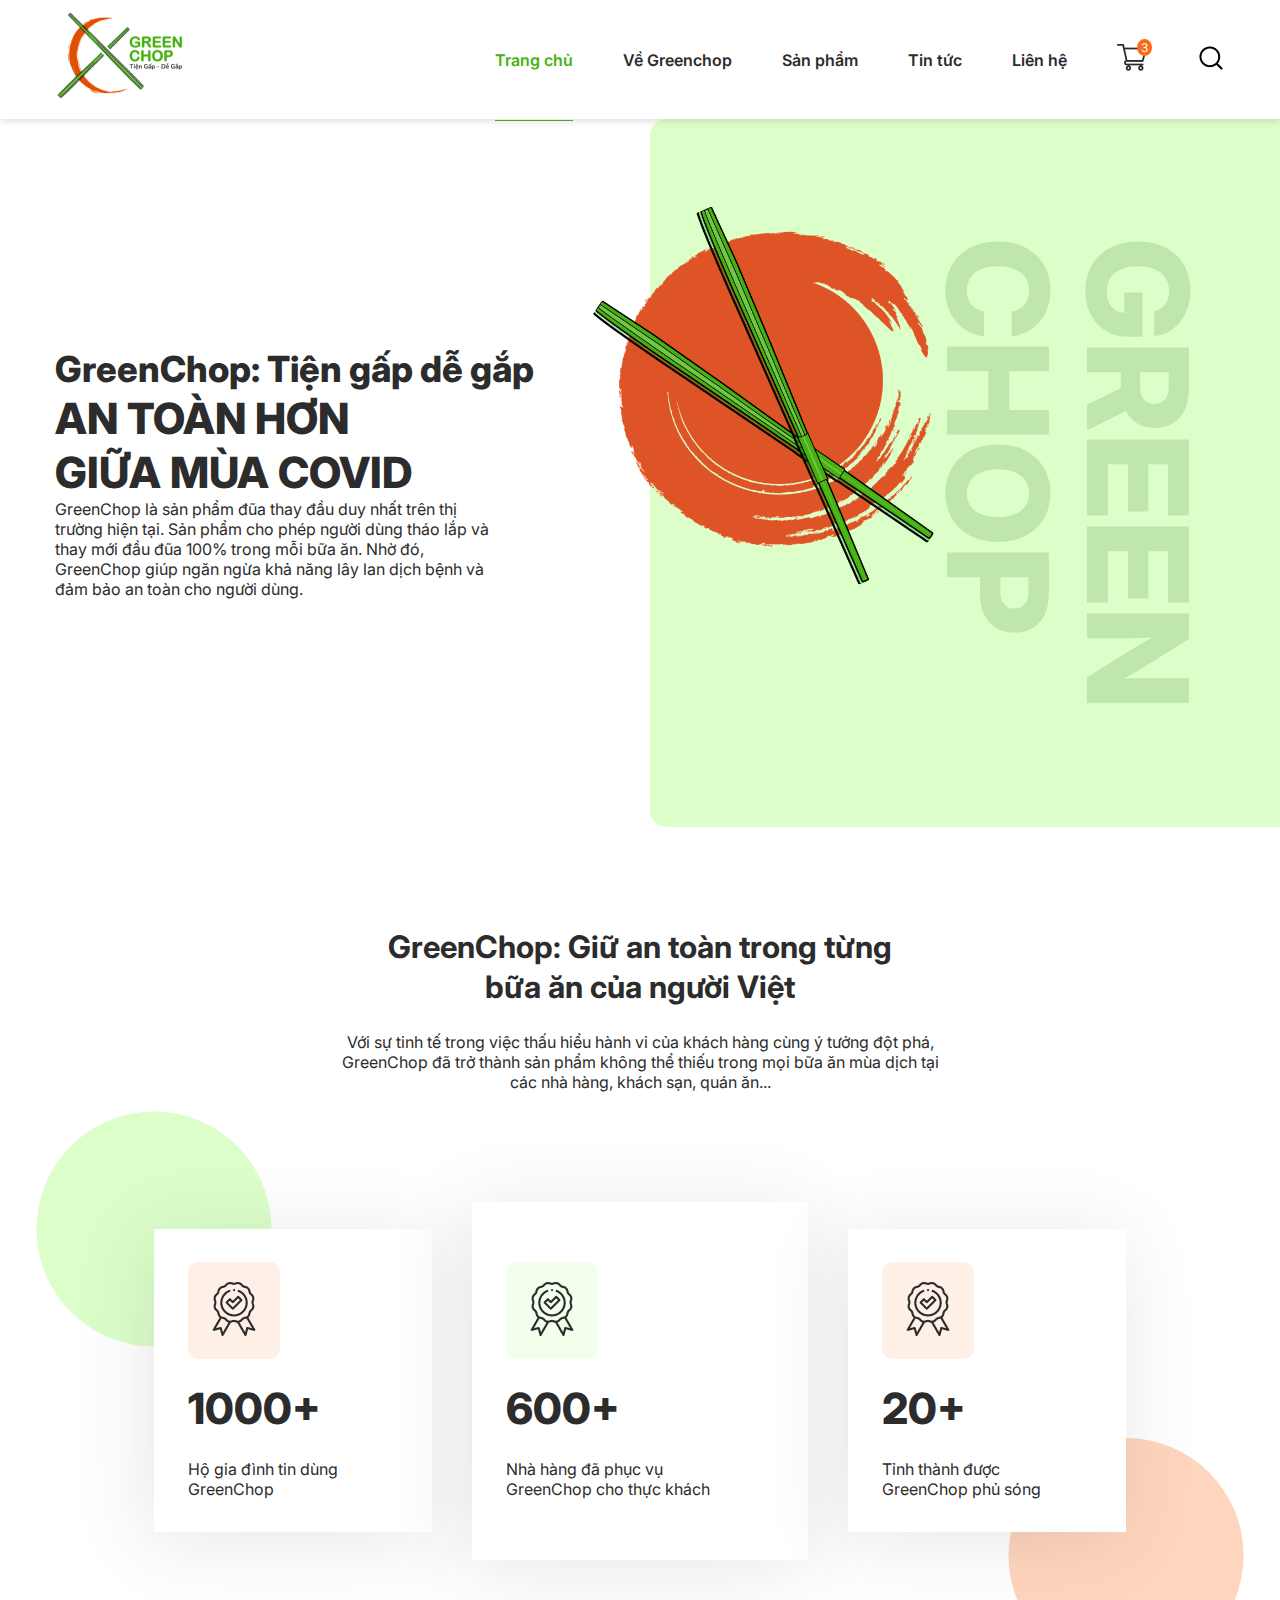
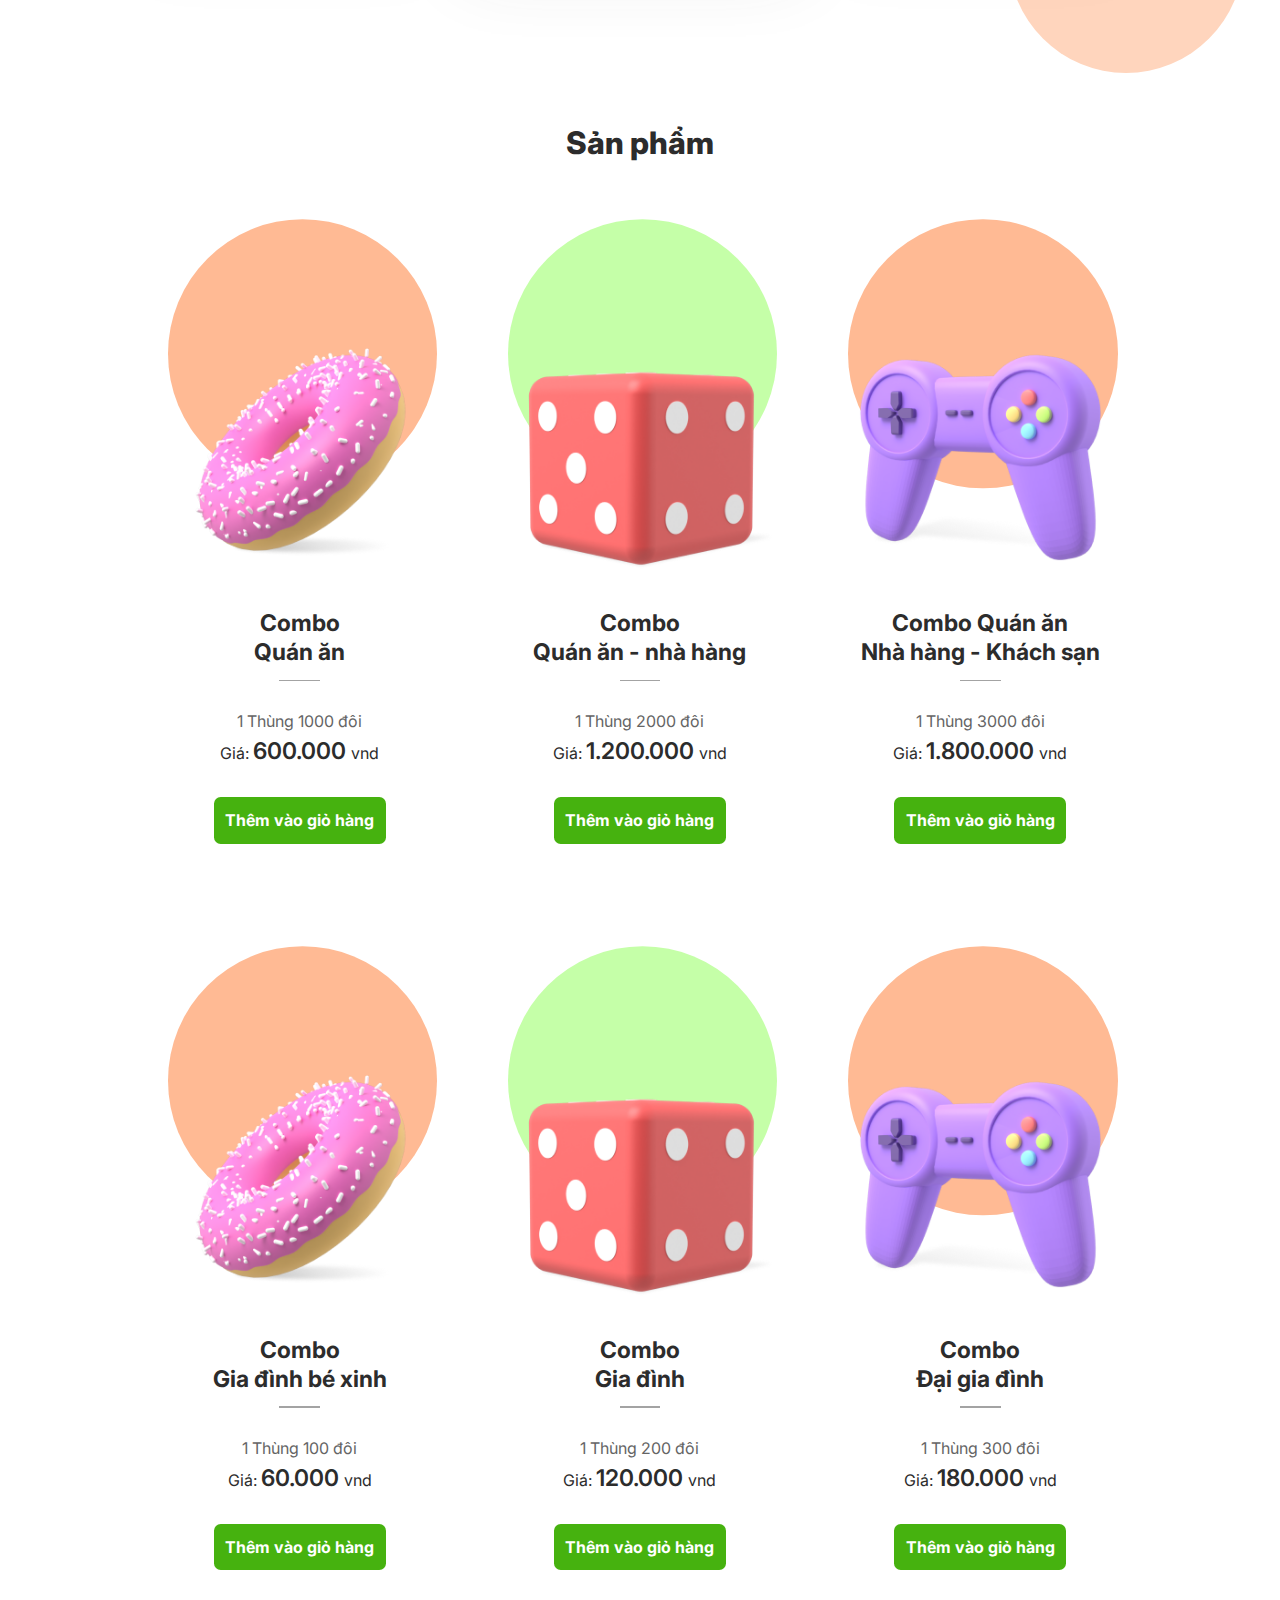
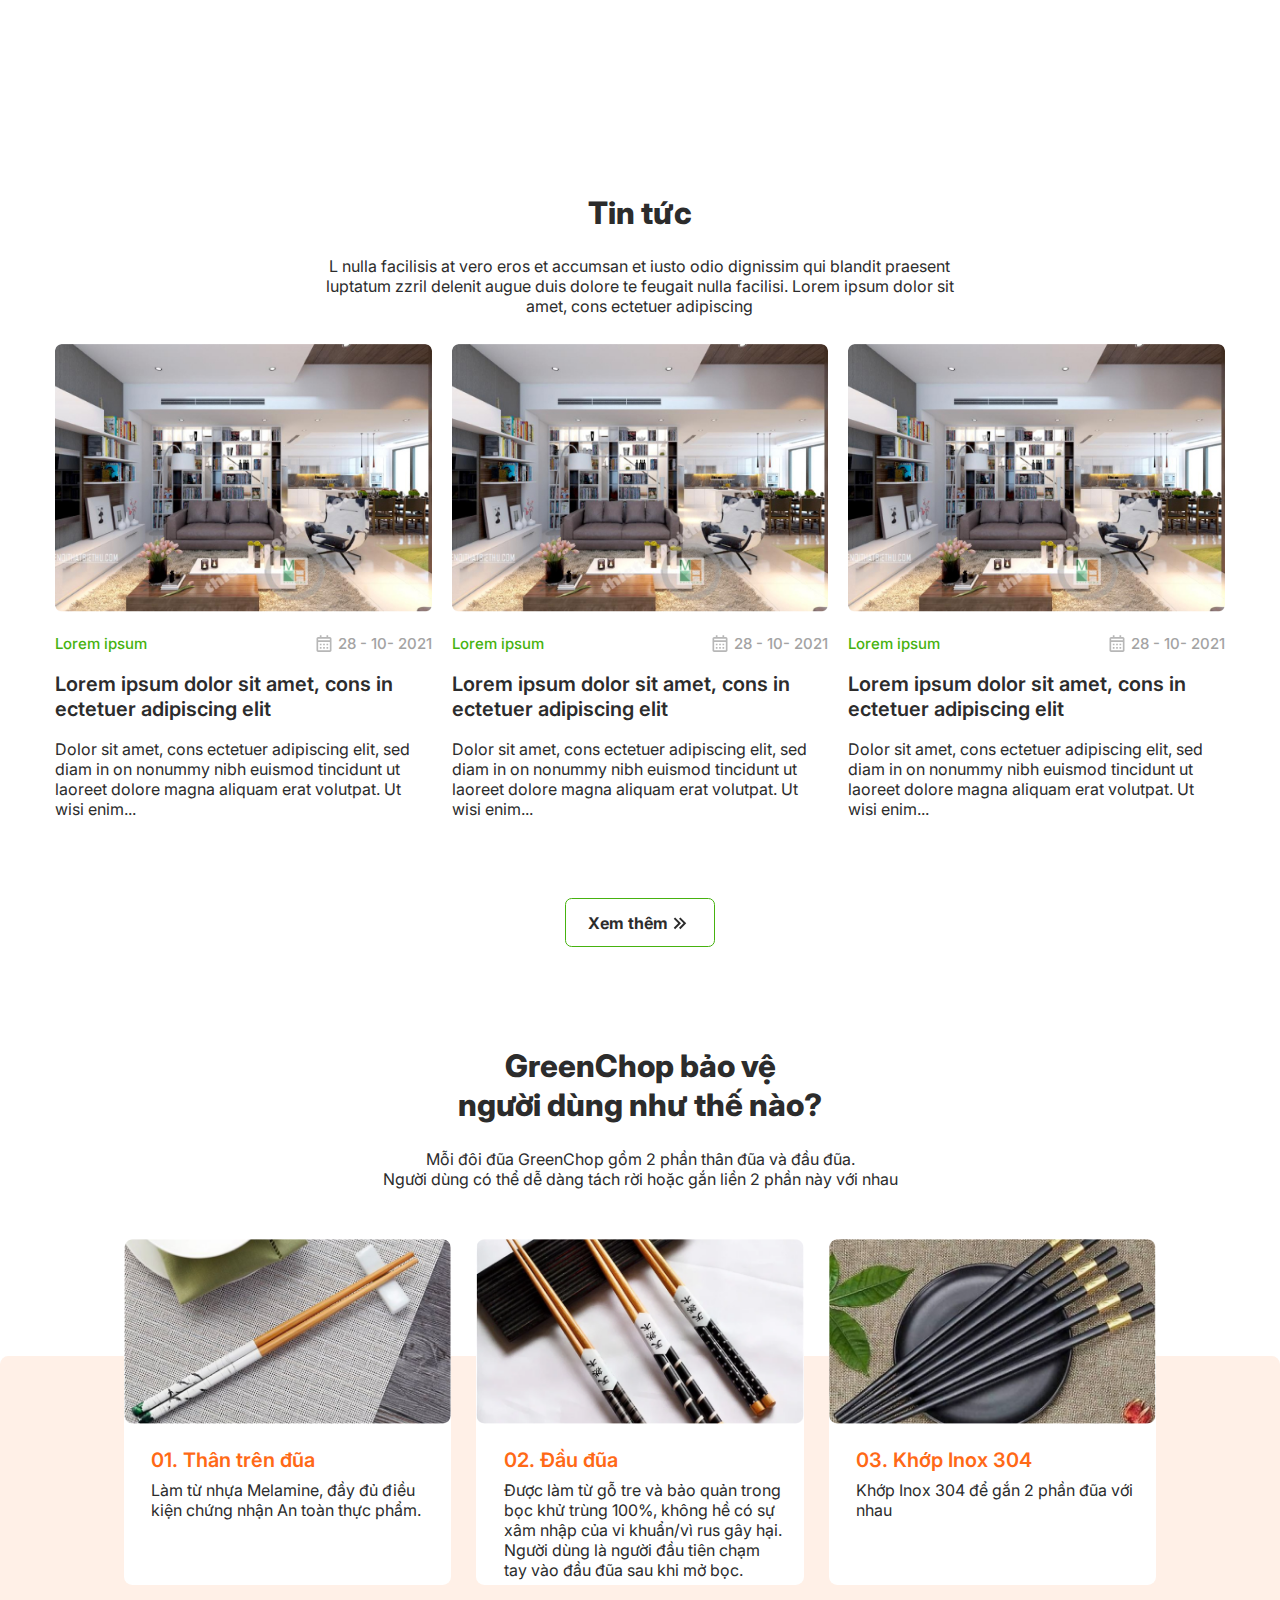
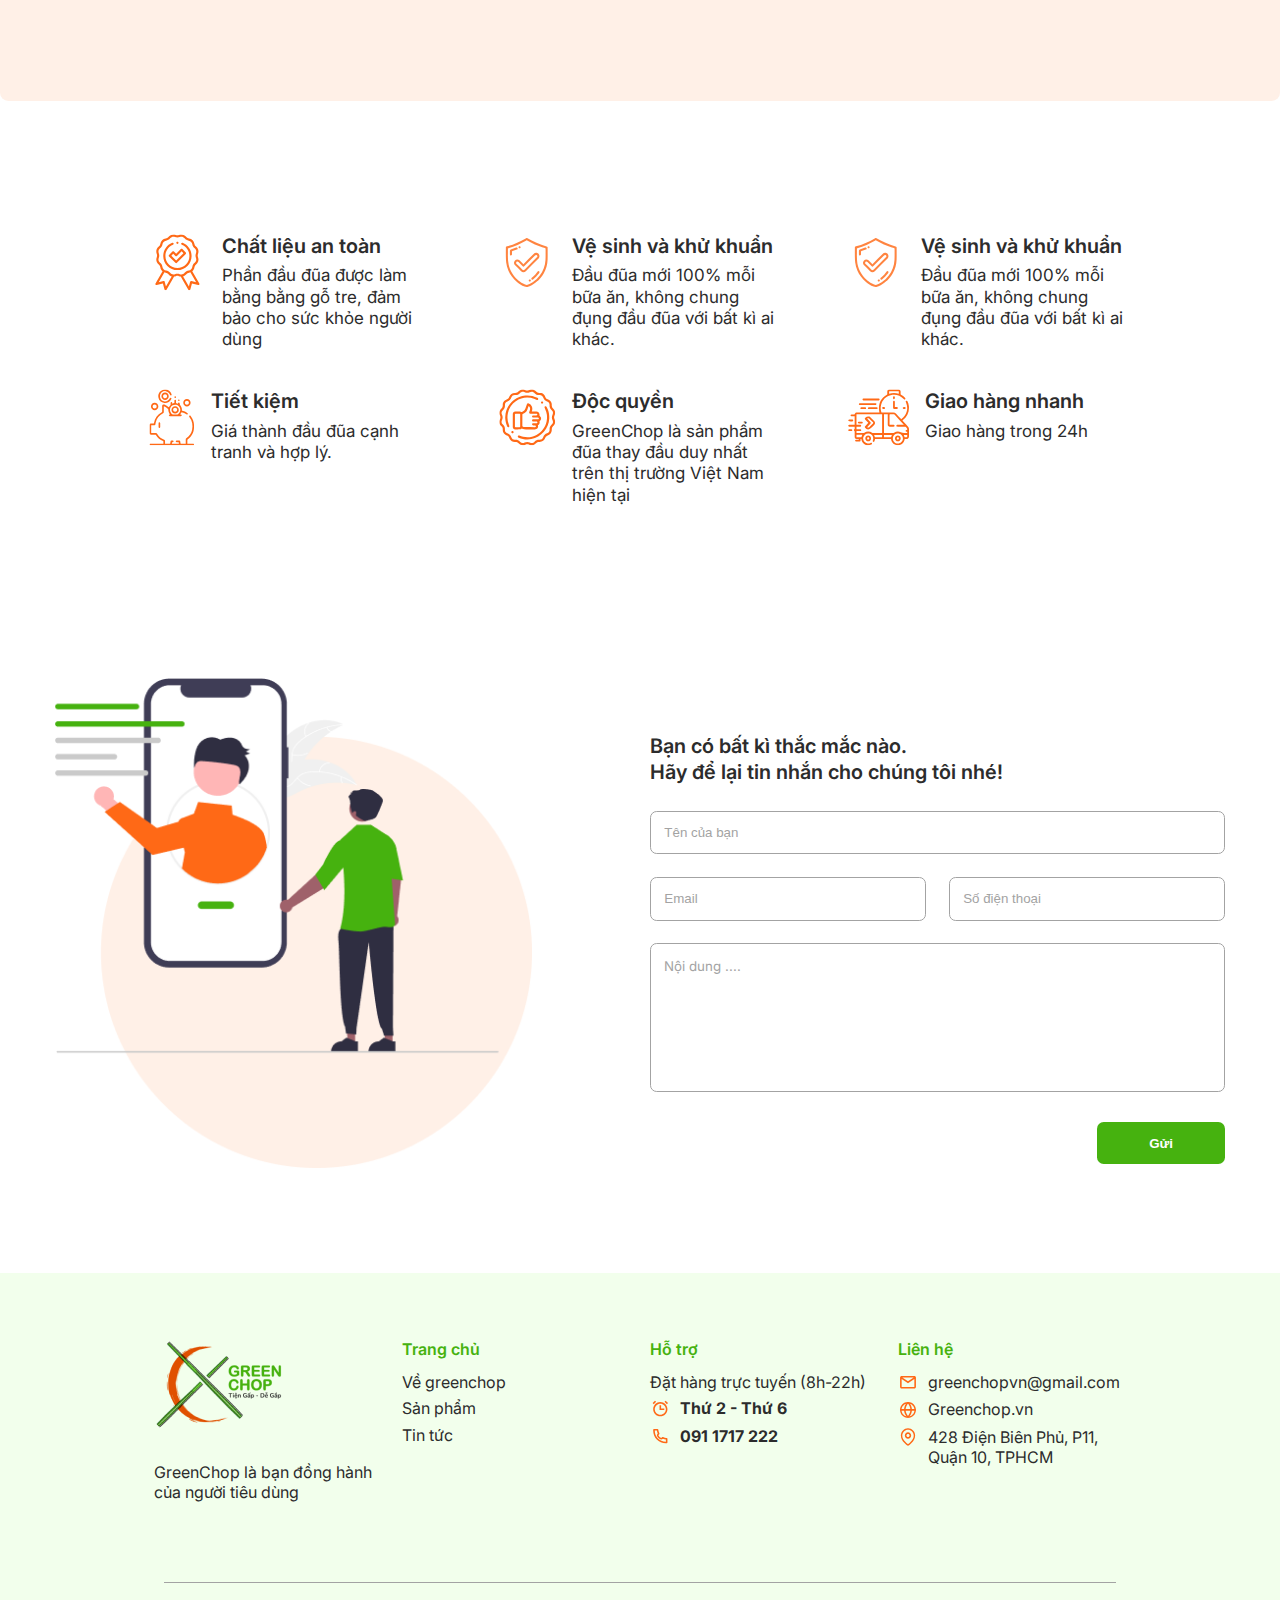
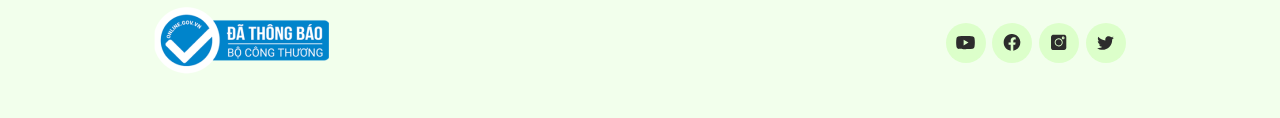
==== commit 1c64010f: "up" ====
--- a/du_an_HTML/index.html
+++ b/du_an_HTML/index.html
@@ -68,942 +68,1206 @@
     </header>
     <!-- end header -->
 
-    <section class="hero">
-      <div class="container">
-        <div class="row align-items-center">
-          <div class="col-12 col-lg-6">
-            <div class="hero-text">
-              <h1>GreenChop: Tiện gấp dễ gắp</h1>
-              <h2>
-                AN TOÀN HƠN <br />
-                GIỮA MÙA COVID
-              </h2>
-              <p>
-                GreenChop là sản phẩm đũa thay đầu duy nhất trên thị trường hiện
-                tại. Sản phẩm cho phép người dùng tháo lắp và thay mới đầu đũa
-                100% trong mỗi bữa ăn. Nhờ đó, GreenChop giúp ngăn ngừa khả năng
-                lây lan dịch bệnh và đảm bảo an toàn cho người dùng.
-              </p>
-            </div>
-            <!-- end hero-text -->
-          </div>
-          <div class="col-12 col-lg-6">
-            <div class="hero-image">
-              <img src="images/hero-img.png" alt="" />
-              <span>GREEN<br />CHOP</span>
-            </div>
-            <!-- end hero-image -->
+    <div class="home">
+      <section class="hero">
+        <div class="container">
+          <div class="row align-items-center">
+            <div class="col-12 col-lg-6">
+              <div class="hero-text">
+                <h1>GreenChop: Tiện gấp dễ gắp</h1>
+                <h2>
+                  AN TOÀN HƠN <br />
+                  GIỮA MÙA COVID
+                </h2>
+                <p>
+                  GreenChop là sản phẩm đũa thay đầu duy nhất trên thị trường
+                  hiện tại. Sản phẩm cho phép người dùng tháo lắp và thay mới
+                  đầu đũa 100% trong mỗi bữa ăn. Nhờ đó, GreenChop giúp ngăn
+                  ngừa khả năng lây lan dịch bệnh và đảm bảo an toàn cho người
+                  dùng.
+                </p>
+              </div>
+              <!-- end hero-text -->
+            </div>
+            <div class="col-12 col-lg-6">
+              <div class="hero-image">
+                <img src="images/hero-img.png" alt="" />
+                <span>GREEN<br />CHOP</span>
+              </div>
+              <!-- end hero-image -->
+            </div>
           </div>
         </div>
-      </div>
-    </section>
-    <!-- end hero -->
-
-    <section class="counter">
-      <div class="container">
-        <div class="counter-heading">
-          <h2>
-            GreenChop: Giữ an toàn trong từng <br />
-            bữa ăn của người Việt
-          </h2>
-          <p>
-            Với sự tinh tế trong việc thấu hiểu hành vi của khách hàng cùng ý
-            tưởng đột phá, GreenChop đã trở thành sản phẩm không thể thiếu trong
-            mọi bữa ăn mùa dịch tại các nhà hàng, khách sạn, quán ăn...
-          </p>
+      </section>
+      <!-- end hero -->
+
+      <section class="counter">
+        <div class="container">
+          <div class="counter-heading">
+            <h2>
+              GreenChop: Giữ an toàn trong từng <br />
+              bữa ăn của người Việt
+            </h2>
+            <p>
+              Với sự tinh tế trong việc thấu hiểu hành vi của khách hàng cùng ý
+              tưởng đột phá, GreenChop đã trở thành sản phẩm không thể thiếu
+              trong mọi bữa ăn mùa dịch tại các nhà hàng, khách sạn, quán ăn...
+            </p>
+          </div>
+          <!-- end counter-heading -->
+          <div class="counter-list">
+            <div class="row justify-content-center align-items-center">
+              <div class="col-12 col-lg-3">
+                <div class="counter-item">
+                  <span class="counter-icon">
+                    <img src="images/icons/quality-icon.png" alt="" />
+                  </span>
+                  <!-- end counter-icon -->
+                  <span class="counter-number">1000+</span>
+                  <span class="counter-desc"
+                    >Hộ gia đình tin dùng <br />
+                    GreenChop
+                  </span>
+                </div>
+                <!-- end counter-item -->
+              </div>
+
+              <div class="col-12 col-lg-4">
+                <div class="counter-item">
+                  <div class="counter-icon">
+                    <img src="images/icons/quality-icon.png" alt="" />
+                  </div>
+                  <!-- end counter-icon -->
+                  <span class="counter-number">600+</span>
+                  <span class="counter-desc"
+                    >Nhà hàng đã phục vụ <br />
+                    GreenChop cho thực khách
+                  </span>
+                </div>
+                <!-- end counter-item -->
+              </div>
+
+              <div class="col-12 col-lg-3">
+                <div class="counter-item">
+                  <div class="counter-icon">
+                    <img src="images/icons/quality-icon.png" alt="" />
+                  </div>
+                  <!-- end counter-icon -->
+                  <span class="counter-number">20+</span>
+                  <span class="counter-desc"
+                    >Tỉnh thành được <br />
+                    GreenChop phủ sóng
+                  </span>
+                </div>
+                <!-- end counter-item -->
+              </div>
+            </div>
+          </div>
+          <!-- end counter-list -->
         </div>
-        <!-- end counter-heading -->
-        <div class="counter-list">
-          <div class="row justify-content-center align-items-center">
-            <div class="col-12 col-lg-3">
-              <div class="counter-item">
-                <span class="counter-icon">
-                  <img src="images/icons/quality-icon.png" alt="" />
-                </span>
-                <!-- end counter-icon -->
-                <span class="counter-number">1000+</span>
-                <span class="counter-desc"
-                  >Hộ gia đình tin dùng <br />
-                  GreenChop
-                </span>
-              </div>
-              <!-- end counter-item -->
-            </div>
-
-            <div class="col-12 col-lg-4">
-              <div class="counter-item">
-                <div class="counter-icon">
-                  <img src="images/icons/quality-icon.png" alt="" />
-                </div>
-                <!-- end counter-icon -->
-                <span class="counter-number">600+</span>
-                <span class="counter-desc"
-                  >Nhà hàng đã phục vụ <br />
-                  GreenChop cho thực khách
-                </span>
-              </div>
-              <!-- end counter-item -->
-            </div>
-
-            <div class="col-12 col-lg-3">
-              <div class="counter-item">
-                <div class="counter-icon">
-                  <img src="images/icons/quality-icon.png" alt="" />
-                </div>
-                <!-- end counter-icon -->
-                <span class="counter-number">20+</span>
-                <span class="counter-desc"
-                  >Tỉnh thành được <br />
-                  GreenChop phủ sóng
-                </span>
-              </div>
-              <!-- end counter-item -->
-            </div>
-          </div>
+      </section>
+      <!-- end counter -->
+
+      <section class="products">
+        <div class="container">
+          <h2>Sản phẩm</h2>
+          <div class="products-list">
+            <div class="row">
+              <div class="col-6 col-lg-4">
+                <div class="product-item">
+                  <div class="image">
+                    <a href="#">
+                      <img src="images/products/product-01.png" alt="" />
+                    </a>
+                  </div>
+                  <!-- end image -->
+                  <h3 class="name">
+                    <a href="#">Combo <br />Quán ăn</a>
+                  </h3>
+                  <p class="quantity">1 Thùng 1000 đôi</p>
+                  <p class="price">Giá: <span> 600.000 </span> vnd</p>
+                  <div class="add-to-cart">
+                    <a href="#" class="btn btn-primary">Thêm vào giỏ hàng</a>
+                  </div>
+                </div>
+                <!-- end product-item -->
+              </div>
+              <!-- end col -->
+
+              <div class="col-6 col-lg-4">
+                <div class="product-item">
+                  <div class="image">
+                    <a href="#">
+                      <img src="images/products/product-02.png" alt="" />
+                    </a>
+                  </div>
+                  <!-- end image -->
+                  <h3 class="name">
+                    <a href="#">Combo <br />Quán ăn - nhà hàng</a>
+                  </h3>
+                  <p class="quantity">1 Thùng 2000 đôi</p>
+                  <p class="price">Giá: <span> 1.200.000 </span> vnd</p>
+                  <div class="add-to-cart">
+                    <a href="#" class="btn btn-primary">Thêm vào giỏ hàng</a>
+                  </div>
+                </div>
+                <!-- end product-item -->
+              </div>
+              <!-- end col -->
+
+              <div class="col-6 col-lg-4">
+                <div class="product-item">
+                  <div class="image">
+                    <a href="#">
+                      <img src="images/products/product-03.png" alt="" />
+                    </a>
+                  </div>
+                  <!-- end image -->
+                  <h3 class="name">
+                    <a href="#">Combo Quán ăn <br />Nhà hàng - Khách sạn</a>
+                  </h3>
+                  <p class="quantity">1 Thùng 3000 đôi</p>
+                  <p class="price">Giá: <span> 1.800.000 </span> vnd</p>
+                  <div class="add-to-cart">
+                    <a href="#" class="btn btn-primary">Thêm vào giỏ hàng</a>
+                  </div>
+                </div>
+                <!-- end product-item -->
+              </div>
+              <!-- end col -->
+
+              <div class="col-6 col-lg-4">
+                <div class="product-item">
+                  <div class="image">
+                    <a href="#">
+                      <img src="images/products/product-01.png" alt="" />
+                    </a>
+                  </div>
+                  <!-- end image -->
+                  <h3 class="name">
+                    <a href="#">Combo <br />Gia đình bé xinh</a>
+                  </h3>
+                  <p class="quantity">1 Thùng 100 đôi</p>
+                  <p class="price">Giá: <span> 60.000 </span> vnd</p>
+                  <div class="add-to-cart">
+                    <a href="#" class="btn btn-primary">Thêm vào giỏ hàng</a>
+                  </div>
+                </div>
+                <!-- end product-item -->
+              </div>
+              <!-- end col -->
+
+              <div class="col-6 col-lg-4">
+                <div class="product-item">
+                  <div class="image">
+                    <a href="#">
+                      <img src="images/products/product-02.png" alt="" />
+                    </a>
+                  </div>
+                  <!-- end image -->
+                  <h3 class="name">
+                    <a href="#">Combo <br />Gia đình</a>
+                  </h3>
+                  <p class="quantity">1 Thùng 200 đôi</p>
+                  <p class="price">Giá: <span> 120.000 </span> vnd</p>
+                  <div class="add-to-cart">
+                    <a href="#" class="btn btn-primary">Thêm vào giỏ hàng</a>
+                  </div>
+                </div>
+                <!-- end product-item -->
+              </div>
+              <!-- end col -->
+
+              <div class="col-6 col-lg-4">
+                <div class="product-item">
+                  <div class="image">
+                    <a href="#">
+                      <img src="images/products/product-03.png" alt="" />
+                    </a>
+                  </div>
+                  <!-- end image -->
+                  <h3 class="name">
+                    <a href="#">Combo <br />Đại gia đình</a>
+                  </h3>
+                  <p class="quantity">1 Thùng 300 đôi</p>
+                  <p class="price">Giá: <span> 180.000 </span> vnd</p>
+                  <div class="add-to-cart">
+                    <a href="#" class="btn btn-primary">Thêm vào giỏ hàng</a>
+                  </div>
+                </div>
+                <!-- end product-item -->
+              </div>
+              <!-- end col -->
+            </div>
+          </div>
+          <!-- end  products-list-->
         </div>
-        <!-- end counter-list -->
-      </div>
-    </section>
-    <!-- end counter -->
-
-    <section class="products">
-      <div class="container">
-        <h2>Sản phẩm</h2>
-        <div class="products-list">
+      </section>
+      <!-- end products -->
+
+      <section class="posts">
+        <div class="container">
+          <div class="posts-heading">
+            <h2>Tin tức</h2>
+            <p>
+              L nulla facilisis at vero eros et accumsan et iusto odio dignissim
+              qui blandit praesent luptatum zzril delenit augue duis dolore te
+              feugait nulla facilisi. Lorem ipsum dolor sit amet, cons ectetuer
+              adipiscing
+            </p>
+          </div>
+          <!-- end posts-heading -->
+
+          <div class="posts-list">
+            <div class="row">
+              <div class="col-12 col-sm-6 col-lg-4">
+                <div class="post-item">
+                  <div class="image">
+                    <a href="#">
+                      <img src="images/posts/post-1.jpg" alt="" />
+                    </a>
+                  </div>
+                  <!-- end images -->
+                  <ul class="meta">
+                    <li>
+                      <a href="#">Lorem ipsum</a>
+                    </li>
+                    <li>
+                      <a href="#"
+                        ><svg
+                          xmlns="http://www.w3.org/2000/svg"
+                          width="20"
+                          height="21"
+                          viewBox="0 0 20 21"
+                          fill="none"
+                        >
+                          <path
+                            d="M15.8333 18.9836H4.16667C3.24619 18.9836 2.5 18.2374 2.5 17.3169V5.65023C2.5 4.72975 3.24619 3.98356 4.16667 3.98356H5.83333V2.31689H7.5V3.98356H12.5V2.31689H14.1667V3.98356H15.8333C16.7538 3.98356 17.5 4.72975 17.5 5.65023V17.3169C17.5 18.2374 16.7538 18.9836 15.8333 18.9836ZM4.16667 8.98356V17.3169H15.8333V8.98356H4.16667ZM4.16667 5.65023V7.31689H15.8333V5.65023H4.16667ZM14.1667 15.6502H12.5V13.9836H14.1667V15.6502ZM10.8333 15.6502H9.16667V13.9836H10.8333V15.6502ZM7.5 15.6502H5.83333V13.9836H7.5V15.6502ZM14.1667 12.3169H12.5V10.6502H14.1667V12.3169ZM10.8333 12.3169H9.16667V10.6502H10.8333V12.3169ZM7.5 12.3169H5.83333V10.6502H7.5V12.3169Z"
+                            fill="#B7B7B7"
+                          />
+                        </svg>
+                        <span> 28 - 10- 2021</span></a
+                      >
+                    </li>
+                  </ul>
+                  <!-- end meta -->
+                  <h3 class="title">
+                    <a href="#"
+                      >Lorem ipsum dolor sit amet, cons in ectetuer adipiscing
+                      elit</a
+                    >
+                  </h3>
+                  <p>
+                    Dolor sit amet, cons ectetuer adipiscing elit, sed diam in
+                    on nonummy nibh euismod tincidunt ut laoreet dolore magna
+                    aliquam erat volutpat. Ut wisi enim...
+                  </p>
+                </div>
+                <!-- end post-item -->
+              </div>
+              <!-- end col -->
+
+              <div class="col-12 col-sm-6 col-lg-4">
+                <div class="post-item">
+                  <div class="image">
+                    <a href="#">
+                      <img src="images/posts/post-1.jpg" alt="" />
+                    </a>
+                  </div>
+                  <!-- end images -->
+                  <ul class="meta">
+                    <li>
+                      <a href="#">Lorem ipsum</a>
+                    </li>
+                    <li>
+                      <a href="#"
+                        ><svg
+                          xmlns="http://www.w3.org/2000/svg"
+                          width="20"
+                          height="21"
+                          viewBox="0 0 20 21"
+                          fill="none"
+                        >
+                          <path
+                            d="M15.8333 18.9836H4.16667C3.24619 18.9836 2.5 18.2374 2.5 17.3169V5.65023C2.5 4.72975 3.24619 3.98356 4.16667 3.98356H5.83333V2.31689H7.5V3.98356H12.5V2.31689H14.1667V3.98356H15.8333C16.7538 3.98356 17.5 4.72975 17.5 5.65023V17.3169C17.5 18.2374 16.7538 18.9836 15.8333 18.9836ZM4.16667 8.98356V17.3169H15.8333V8.98356H4.16667ZM4.16667 5.65023V7.31689H15.8333V5.65023H4.16667ZM14.1667 15.6502H12.5V13.9836H14.1667V15.6502ZM10.8333 15.6502H9.16667V13.9836H10.8333V15.6502ZM7.5 15.6502H5.83333V13.9836H7.5V15.6502ZM14.1667 12.3169H12.5V10.6502H14.1667V12.3169ZM10.8333 12.3169H9.16667V10.6502H10.8333V12.3169ZM7.5 12.3169H5.83333V10.6502H7.5V12.3169Z"
+                            fill="#B7B7B7"
+                          />
+                        </svg>
+                        <span>28 - 10- 2021</span></a
+                      >
+                    </li>
+                  </ul>
+                  <!-- end meta -->
+                  <h3 class="title">
+                    <a href="#"
+                      >Lorem ipsum dolor sit amet, cons in ectetuer adipiscing
+                      elit</a
+                    >
+                  </h3>
+                  <p>
+                    Dolor sit amet, cons ectetuer adipiscing elit, sed diam in
+                    on nonummy nibh euismod tincidunt ut laoreet dolore magna
+                    aliquam erat volutpat. Ut wisi enim...
+                  </p>
+                </div>
+                <!-- end post-item -->
+              </div>
+              <!-- end col -->
+
+              <div class="col-12 col-sm-6 col-lg-4">
+                <div class="post-item">
+                  <div class="image">
+                    <a href="#">
+                      <img src="images/posts/post-1.jpg" alt="" />
+                    </a>
+                  </div>
+                  <!-- end images -->
+                  <ul class="meta">
+                    <li>
+                      <a href="#">Lorem ipsum</a>
+                    </li>
+                    <li>
+                      <a href="#"
+                        ><svg
+                          xmlns="http://www.w3.org/2000/svg"
+                          width="20"
+                          height="21"
+                          viewBox="0 0 20 21"
+                          fill="none"
+                        >
+                          <path
+                            d="M15.8333 18.9836H4.16667C3.24619 18.9836 2.5 18.2374 2.5 17.3169V5.65023C2.5 4.72975 3.24619 3.98356 4.16667 3.98356H5.83333V2.31689H7.5V3.98356H12.5V2.31689H14.1667V3.98356H15.8333C16.7538 3.98356 17.5 4.72975 17.5 5.65023V17.3169C17.5 18.2374 16.7538 18.9836 15.8333 18.9836ZM4.16667 8.98356V17.3169H15.8333V8.98356H4.16667ZM4.16667 5.65023V7.31689H15.8333V5.65023H4.16667ZM14.1667 15.6502H12.5V13.9836H14.1667V15.6502ZM10.8333 15.6502H9.16667V13.9836H10.8333V15.6502ZM7.5 15.6502H5.83333V13.9836H7.5V15.6502ZM14.1667 12.3169H12.5V10.6502H14.1667V12.3169ZM10.8333 12.3169H9.16667V10.6502H10.8333V12.3169ZM7.5 12.3169H5.83333V10.6502H7.5V12.3169Z"
+                            fill="#B7B7B7"
+                          />
+                        </svg>
+                        <span>28 - 10- 2021</span></a
+                      >
+                    </li>
+                  </ul>
+                  <!-- end meta -->
+                  <h3 class="title">
+                    <a href="#"
+                      >Lorem ipsum dolor sit amet, cons in ectetuer adipiscing
+                      elit</a
+                    >
+                  </h3>
+                  <p>
+                    Dolor sit amet, cons ectetuer adipiscing elit, sed diam in
+                    on nonummy nibh euismod tincidunt ut laoreet dolore magna
+                    aliquam erat volutpat. Ut wisi enim...
+                  </p>
+                </div>
+                <!-- end post-item -->
+              </div>
+              <!-- end col -->
+            </div>
+          </div>
+          <!-- end posts-list -->
+
+          <div class="posts-more">
+            <a href="#" class="btn btn-outline-primary"
+              ><span>Xem thêm</span>
+              <svg
+                xmlns="http://www.w3.org/2000/svg"
+                width="24"
+                height="24"
+                viewBox="0 0 24 24"
+                fill="none"
+              >
+                <path
+                  d="M12.4025 18.1597L11.0268 16.786L15.499 12.3138L11.0268 7.84155L12.4025 6.47363L18.2456 12.3167L12.4035 18.1597H12.4025ZM7.1282 18.1597L5.75348 16.786L10.2257 12.3138L5.75348 7.84836L7.1282 6.47363L12.9722 12.3167L7.12917 18.1597H7.1282Z"
+                  fill="#2C2C2C"
+                />
+              </svg>
+            </a>
+          </div>
+        </div>
+      </section>
+      <!-- end posts -->
+
+      <section class="feature">
+        <div class="container">
+          <div class="feature-heading">
+            <h2>
+              GreenChop bảo vệ <br />
+              người dùng như thế nào?
+            </h2>
+            <p>
+              Mỗi đôi đũa GreenChop gồm 2 phần thân đũa và đầu đũa. <br />
+              Người dùng có thể dễ dàng tách rời hoặc gắn liền 2 phần này với
+              nhau
+            </p>
+          </div>
+          <!-- end feature-heading -->
+
+          <div class="feature-list">
+            <div class="feature-item">
+              <div class="image">
+                <img src="images/features/feature-01.png" alt="" />
+              </div>
+              <!-- end image -->
+              <div class="info">
+                <h3>01. Thân trên đũa</h3>
+                <p>
+                  Làm từ nhựa Melamine, đầy đủ điều kiện chứng nhận An toàn thực
+                  phẩm.
+                </p>
+              </div>
+              <!-- end info -->
+            </div>
+            <!-- end feature-item -->
+
+            <div class="feature-item">
+              <div class="image">
+                <img src="images/features/feature-02.png" alt="" />
+              </div>
+              <!-- end image -->
+              <div class="info">
+                <h3>02. Đầu đũa</h3>
+                <p>
+                  Được làm từ gỗ tre và bảo quản trong bọc khử trùng 100%, không
+                  hề có sự xâm nhập của vi khuẩn/vì rus gây hại. Người dùng là
+                  người đầu tiên chạm tay vào đầu đũa sau khi mở bọc.
+                </p>
+              </div>
+              <!-- end info -->
+            </div>
+            <!-- end feature-item  -->
+
+            <div class="feature-item">
+              <div class="image">
+                <img src="images/features/feature-03.png" alt="" />
+              </div>
+              <!-- end image -->
+              <div class="info">
+                <h3>03. Khớp Inox 304</h3>
+                <p>Khớp Inox 304 để gắn 2 phần đũa với nhau</p>
+              </div>
+              <!-- end info -->
+            </div>
+            <!-- end feature-item  -->
+          </div>
+          <!-- end feature-list -->
+        </div>
+      </section>
+      <!-- end features -->
+
+      <section class="quality">
+        <div class="container">
+          <div class="quality-list">
+            <div class="row">
+              <div class="col-12 col-md-6 col-xl-4">
+                <div class="quality-item">
+                  <div class="image">
+                    <svg
+                      xmlns="http://www.w3.org/2000/svg"
+                      width="57"
+                      height="57"
+                      viewBox="0 0 57 57"
+                      fill="none"
+                    >
+                      <g clip-path="url(#clip0_73_475)">
+                        <path
+                          d="M50.3187 49.4431L43.2555 37.2094C44.427 36.2229 45.2366 34.8199 45.4529 33.23C45.5998 32.149 46.1558 31.1858 47.0185 30.518C49.2549 28.7869 50.0688 25.7497 48.9977 23.1322C48.5844 22.1224 48.5844 21.0103 48.9977 20.0007C50.0688 17.3831 49.2549 14.346 47.0185 12.6148C46.1558 11.947 45.5997 10.9838 45.4529 9.90277C45.0717 7.10043 42.8483 4.87701 40.0459 4.49604C38.965 4.34902 38.0018 3.793 37.3341 2.93029C35.6028 0.693776 32.566 -0.119966 29.9482 0.951172C28.9384 1.36442 27.8263 1.36442 26.8167 0.951172C24.1993 -0.120075 21.162 0.693776 19.4308 2.93029C18.763 3.793 17.7998 4.34902 16.7188 4.49604C13.9163 4.87711 11.693 7.10043 11.3121 9.90288C11.165 10.9839 10.609 11.9471 9.7463 12.6149C7.50979 14.3461 6.69605 17.3833 7.76718 20.0008C8.18044 21.0104 8.18044 22.1226 7.76718 23.1323C6.69594 25.7497 7.50979 28.7869 9.7463 30.5181C10.609 31.1859 11.165 32.1491 11.3121 33.23C11.5311 34.8408 12.3595 36.2595 13.5559 37.2477L6.51478 49.4431C6.29425 49.8252 6.32544 50.3025 6.59407 50.6524C6.86259 51.0023 7.31532 51.1561 7.74166 51.042L13.8789 49.3975L15.5163 55.5083C15.6305 55.9344 15.9901 56.2497 16.4275 56.3073C16.4752 56.3137 16.5229 56.3167 16.5701 56.3167C16.956 56.3167 17.3179 56.1117 17.5143 55.7714L25.1121 42.6118C25.6882 42.5497 26.2618 42.4087 26.8166 42.1816C27.8263 41.7684 28.9385 41.7684 29.9481 42.1816C30.5264 42.4184 31.1254 42.5627 31.7263 42.6203L39.319 55.7714C39.5156 56.1118 39.8773 56.3167 40.2632 56.3167C40.3105 56.3167 40.3581 56.3137 40.406 56.3073C40.8433 56.2497 41.2029 55.9344 41.3171 55.5083L42.9546 49.3975L49.0919 51.042C49.5177 51.1561 49.9708 51.0025 50.2394 50.6524C50.5079 50.3025 50.5392 49.8252 50.3187 49.4431ZM16.9417 52.4005L15.7035 47.7795C15.6286 47.5 15.4459 47.2618 15.1953 47.1172C14.9448 46.9726 14.6473 46.9334 14.3678 47.0083L9.72034 48.2535L15.451 38.3277C15.8562 38.4726 16.2803 38.5772 16.7187 38.6369C17.7997 38.7839 18.7629 39.3399 19.4307 40.2026C20.2783 41.2976 21.4391 42.0507 22.7102 42.4093L16.9417 52.4005ZM25.9903 40.1629C24.277 40.8642 22.2889 40.3314 21.1556 38.8676C20.1354 37.5496 18.664 36.7 17.0125 36.4755C15.1781 36.2261 13.7226 34.7707 13.4733 32.9362C13.2487 31.2847 12.3992 29.8134 11.0813 28.7931C9.61727 27.6599 9.08459 25.6718 9.78578 23.9584C10.4172 22.4159 10.4172 20.717 9.78578 19.1745C9.08459 17.4612 9.61727 15.473 11.0813 14.3398C12.3992 13.3196 13.2487 11.8483 13.4733 10.1967C13.7227 8.36232 15.1781 6.90683 17.0125 6.6574C18.664 6.43294 20.1354 5.58343 21.1556 4.26547C21.9548 3.23294 23.1789 2.66373 24.4323 2.66373C24.9561 2.66373 25.4852 2.76331 25.9902 2.96999C27.5328 3.60126 29.2318 3.60126 30.7742 2.96999C32.4874 2.26869 34.4757 2.80148 35.6089 4.26547C36.6291 5.58343 38.1004 6.43294 39.7518 6.6574C41.5862 6.90683 43.0417 8.36221 43.2911 10.1967C43.5157 11.8483 44.3652 13.3196 45.6831 14.3398C47.1471 15.473 47.6798 17.4611 46.9786 19.1745C46.3473 20.717 46.3473 22.4159 46.9786 23.9584C47.6798 25.6718 47.147 27.6599 45.6831 28.7931C44.3652 29.8133 43.5157 31.2846 43.2911 32.9361C43.0417 34.7706 41.5862 36.2261 39.7519 36.4754C38.1003 36.6999 36.629 37.5494 35.6088 38.8675C34.4755 40.3316 32.4874 40.8641 30.7742 40.1628C29.2317 39.5317 27.5329 39.5317 25.9903 40.1629ZM42.4656 47.0083C41.8835 46.8522 41.2858 47.1977 41.1298 47.7795L39.8915 52.4005L34.1132 42.392C35.3612 42.0269 36.4994 41.2806 37.334 40.2026C38.0017 39.3398 38.9649 38.7838 40.0458 38.6369C40.5047 38.5745 40.9477 38.4618 41.3699 38.3062L47.1129 48.2535L42.4656 47.0083Z"
+                          fill="#FF6916"
+                        />
+                        <path
+                          d="M23.426 17.5321L20.0326 20.9253C19.8281 21.1298 19.7131 21.4073 19.7131 21.6965C19.7131 21.9858 19.8281 22.2632 20.0326 22.4677L26.3969 28.8322C26.6014 29.0367 26.8789 29.1516 27.1681 29.1516C27.4574 29.1516 27.7348 29.0367 27.9393 28.8322L36.801 19.9706C37.2269 19.5447 37.2269 18.8541 36.801 18.4282L33.4077 15.0348C33.2031 14.8303 32.9257 14.7153 32.6365 14.7153C32.3472 14.7153 32.0698 14.8303 31.8653 15.0348L27.1682 19.7319L24.9686 17.5322C24.7641 17.3277 24.4866 17.2127 24.1974 17.2127C23.9079 17.2126 23.6305 17.3276 23.426 17.5321ZM26.3968 22.0456C26.6013 22.2501 26.8788 22.365 27.168 22.365C27.4573 22.365 27.7347 22.2501 27.9392 22.0456L32.6363 17.3484L34.4872 19.1994L27.168 26.5186L22.3462 21.6967L24.1972 19.8458L26.3968 22.0456Z"
+                          fill="#FF6916"
+                        />
+                        <path
+                          d="M42.5953 21.9334C42.5953 19.0361 41.727 16.2497 40.0845 13.8754C38.4804 11.5569 36.2523 9.78407 33.6411 8.74859C33.0809 8.52664 32.4472 8.80051 32.2252 9.36045C32.0031 9.9204 32.2771 10.5543 32.8369 10.7764C37.4398 12.6016 40.4141 16.981 40.4141 21.9334C40.4141 28.5487 35.0321 33.9306 28.4168 33.9306C21.8015 33.9306 16.4195 28.5487 16.4195 21.9334C16.4195 16.9809 19.3937 12.6015 23.9967 10.7762C24.5566 10.5542 24.8306 9.92029 24.6085 9.36035C24.3865 8.8004 23.7525 8.52643 23.1926 8.74848C20.5813 9.78407 18.3531 11.5568 16.7491 13.8752C15.1065 16.2496 14.2382 19.036 14.2382 21.9333C14.2382 29.7513 20.5987 36.1119 28.4168 36.1119C36.2349 36.112 42.5953 29.7514 42.5953 21.9334Z"
+                          fill="#FF6916"
+                        />
+                        <path
+                          d="M28.4166 9.93572C28.7035 9.93572 28.9849 9.82011 29.1876 9.61615C29.3905 9.41329 29.5073 9.13299 29.5073 8.84506C29.5073 8.55821 29.3906 8.27682 29.1876 8.07396C28.9849 7.8711 28.7035 7.75439 28.4166 7.75439C28.1298 7.75439 27.8484 7.8711 27.6456 8.07396C27.4427 8.27682 27.326 8.55821 27.326 8.84506C27.326 9.13299 27.4427 9.41329 27.6456 9.61615C27.8484 9.82011 28.1298 9.93572 28.4166 9.93572Z"
+                          fill="#FF6916"
+                        />
+                      </g>
+                      <defs>
+                        <clipPath id="clip0_73_475">
+                          <rect
+                            width="55.8333"
+                            height="55.8333"
+                            fill="white"
+                            transform="translate(0.500031 0.483398)"
+                          />
+                        </clipPath>
+                      </defs>
+                    </svg>
+                  </div>
+                  <!-- end image -->
+
+                  <div class="info">
+                    <h3>Chất liệu an toàn</h3>
+                    <p>
+                      Phần đầu đũa được làm bằng bằng gỗ tre, đảm bảo cho sức
+                      khỏe người dùng
+                    </p>
+                  </div>
+                  <!-- end info -->
+                </div>
+                <!-- end quality-item -->
+              </div>
+              <!-- end col -->
+              <div class="col-12 col-md-6 col-xl-4">
+                <div class="quality-item">
+                  <div class="image">
+                    <svg
+                      xmlns="http://www.w3.org/2000/svg"
+                      width="57"
+                      height="57"
+                      viewBox="0 0 57 57"
+                      fill="none"
+                    >
+                      <path
+                        d="M28.0429 4.03394C34.1962 7.63929 40.6822 10.4658 47.5577 12.3845C48.4577 12.6347 48.6589 12.9132 48.6563 13.8519C48.646 17.808 48.7156 21.7667 48.5918 25.7176C48.4422 30.4861 47.1657 34.9812 44.824 39.1513C41.9279 44.3118 37.8377 48.2936 32.7082 51.2104C31.3259 51.997 29.8894 52.6881 28.2982 52.9744C27.3053 53.1523 26.4053 52.8326 25.5155 52.4896C22.5987 51.3626 20.0327 49.6476 17.6704 47.6308C14.0522 44.5413 11.2411 40.8379 9.35075 36.4537C8.2676 33.9419 7.48618 31.3371 7.19218 28.6164C6.99618 26.7801 6.89818 24.9311 6.86724 23.0845C6.81566 20.0233 6.85176 16.9596 6.85176 13.8984C6.85176 12.8977 7.03745 12.6424 8.00197 12.3742C14.5834 10.5432 20.8219 7.89718 26.7225 4.45946C26.97 4.31504 27.2176 4.17836 27.4678 4.03651C27.6586 4.03394 27.8495 4.03394 28.0429 4.03394ZM8.92007 20.3947C8.89944 20.3947 8.87623 20.3973 8.8556 20.3973C8.93039 22.5481 8.94586 24.7015 9.09028 26.8472C9.33012 30.3958 10.3024 33.7613 11.8755 36.9515C13.6344 40.5233 16.0844 43.5561 19.1043 46.1273C21.2242 47.93 23.5401 49.4413 26.1241 50.5218C27.1402 50.9474 28.1331 51.1021 29.1647 50.6069C29.6083 50.3929 30.0751 50.2278 30.5161 50.0086C34.5005 48.0435 37.8377 45.2737 40.5791 41.7921C44.2025 37.1862 46.196 31.9225 46.4874 26.089C46.6783 22.2696 46.5648 18.4373 46.5983 14.6102C46.6009 14.3548 46.5055 14.2439 46.2708 14.1769C45.4765 13.9474 44.6847 13.7127 43.8982 13.4574C38.4179 11.6727 33.1724 9.35686 28.1692 6.49682C27.8959 6.3395 27.6844 6.29824 27.3852 6.47103C21.6832 9.76175 15.6666 12.3252 9.33786 14.1511C8.98712 14.2517 8.90975 14.4167 8.91233 14.7494C8.92781 16.6295 8.92007 18.5121 8.92007 20.3947Z"
+                        fill="#FF8440"
+                      />
+                      <path
+                        d="M24.5486 30.1843C24.6569 30.027 24.7446 29.8465 24.8787 29.7124C28.1101 26.4706 31.3518 23.2392 34.5832 19.9949C35.6199 18.9556 36.8243 18.5636 38.2401 19.0227C40.3961 19.7216 41.2059 22.4449 39.7978 24.2218C39.6405 24.4204 39.4703 24.6138 39.2898 24.7918C35.2202 28.8665 31.1481 32.9386 27.0759 37.0107C25.4151 38.6716 23.4809 38.6742 21.8252 37.0185C19.9168 35.1127 18.0058 33.212 16.1077 31.2984C14.7434 29.9213 14.6326 28.0438 15.8085 26.6434C16.982 25.2431 19.1044 25.0084 20.4661 26.2256C21.6885 27.3191 22.8155 28.5209 23.9786 29.6814C24.123 29.8258 24.2159 30.0218 24.3345 30.1946C24.4041 30.192 24.4763 30.1895 24.5486 30.1843ZM38.4155 22.4449C38.4284 21.5836 38.0519 21.1039 37.4484 20.9491C36.8346 20.7918 36.4168 21.1013 36.0171 21.501C32.4994 25.0239 28.9792 28.5415 25.4589 32.0592C24.6852 32.8329 24.2056 32.8355 23.4396 32.0695C22.1192 30.7517 20.7988 29.4313 19.4784 28.1134C18.7898 27.4248 18.0187 27.3423 17.4616 27.8891C17.0413 28.3017 16.8298 29.1966 17.6473 29.9109C18.0419 30.2565 18.3952 30.6511 18.7692 31.0225C20.3268 32.5801 21.8794 34.1404 23.4422 35.6903C24.0947 36.3376 24.7961 36.3299 25.4538 35.6903C25.6369 35.5124 25.8148 35.3293 25.9953 35.1488C29.9437 31.2004 33.8946 27.2572 37.8327 23.2985C38.1163 23.0123 38.2994 22.6203 38.4155 22.4449Z"
+                        fill="#FF8440"
+                      />
+                      <path
+                        d="M10.9214 18.4993C10.9214 17.9088 10.9162 17.3208 10.9214 16.7302C10.9291 16.0597 11.1587 15.7373 11.7853 15.5155C13.5674 14.8811 15.3469 14.2493 17.1315 13.62C17.8149 13.3802 18.3952 13.5942 18.6144 14.159C18.8439 14.7444 18.5551 15.3092 17.8433 15.5722C16.412 16.1009 14.9832 16.6348 13.5339 17.1093C13.0929 17.2537 12.982 17.4549 13 17.8804C13.0336 18.7082 13.0155 19.5387 13.0078 20.3665C13 21.086 12.5874 21.5451 11.9659 21.5425C11.3676 21.5399 10.9472 21.1015 10.9266 20.4078C10.9059 19.7759 10.9214 19.1389 10.9214 18.4993Z"
+                        fill="#FF8440"
+                      />
+                      <path
+                        d="M39.4755 37.1216C40.2672 37.1216 40.7417 37.9288 40.3523 38.656C40.1511 39.0326 39.8855 39.3781 39.6353 39.7263C38.057 41.9132 36.1667 43.7984 34.0494 45.4593C33.3789 45.9854 32.6026 45.7894 32.3447 45.0415C32.2132 44.6572 32.2957 44.3091 32.5768 44.0305C32.8476 43.7623 33.1442 43.5199 33.4407 43.2775C35.3749 41.6889 37.0513 39.8681 38.4516 37.7895C38.7972 37.2789 39.0551 37.1216 39.4755 37.1216Z"
+                        fill="#FF8440"
+                      />
+                      <path
+                        d="M30.8796 45.3897C31.4366 45.4181 31.8879 45.9235 31.8467 46.4728C31.8054 47.0247 31.2715 47.5018 30.7171 47.4812C30.1446 47.4606 29.719 46.9938 29.7422 46.4135C29.768 45.8126 30.2683 45.3613 30.8796 45.3897Z"
+                        fill="#FF8440"
+                      />
+                      <path
+                        d="M21.6215 13.3053C21.6319 13.865 21.1264 14.3627 20.5461 14.3601C20.0278 14.3575 19.5532 13.8779 19.5378 13.3389C19.5223 12.8102 20.0174 12.3021 20.5668 12.2815C21.1058 12.2634 21.6112 12.7534 21.6215 13.3053Z"
+                        fill="#FF8440"
+                      />
+                    </svg>
+                  </div>
+                  <!-- end image -->
+
+                  <div class="info">
+                    <h3>Vệ sinh và khử khuẩn</h3>
+                    <p>
+                      Đầu đũa mới 100% mỗi bữa ăn, không chung đụng đầu đũa với
+                      bất kì ai khác.
+                    </p>
+                  </div>
+                  <!-- end info -->
+                </div>
+                <!-- end quality-item -->
+              </div>
+              <!-- end col -->
+              <div class="col-12 col-md-6 col-xl-4">
+                <div class="quality-item">
+                  <div class="image">
+                    <svg
+                      xmlns="http://www.w3.org/2000/svg"
+                      width="57"
+                      height="57"
+                      viewBox="0 0 57 57"
+                      fill="none"
+                    >
+                      <path
+                        d="M28.0429 4.03394C34.1962 7.63929 40.6822 10.4658 47.5577 12.3845C48.4577 12.6347 48.6589 12.9132 48.6563 13.8519C48.646 17.808 48.7156 21.7667 48.5918 25.7176C48.4422 30.4861 47.1657 34.9812 44.824 39.1513C41.9279 44.3118 37.8377 48.2936 32.7082 51.2104C31.3259 51.997 29.8894 52.6881 28.2982 52.9744C27.3053 53.1523 26.4053 52.8326 25.5155 52.4896C22.5987 51.3626 20.0327 49.6476 17.6704 47.6308C14.0522 44.5413 11.2411 40.8379 9.35075 36.4537C8.2676 33.9419 7.48618 31.3371 7.19218 28.6164C6.99618 26.7801 6.89818 24.9311 6.86724 23.0845C6.81566 20.0233 6.85176 16.9596 6.85176 13.8984C6.85176 12.8977 7.03745 12.6424 8.00197 12.3742C14.5834 10.5432 20.8219 7.89718 26.7225 4.45946C26.97 4.31504 27.2176 4.17836 27.4678 4.03651C27.6586 4.03394 27.8495 4.03394 28.0429 4.03394ZM8.92007 20.3947C8.89944 20.3947 8.87623 20.3973 8.8556 20.3973C8.93039 22.5481 8.94586 24.7015 9.09028 26.8472C9.33012 30.3958 10.3024 33.7613 11.8755 36.9515C13.6344 40.5233 16.0844 43.5561 19.1043 46.1273C21.2242 47.93 23.5401 49.4413 26.1241 50.5218C27.1402 50.9474 28.1331 51.1021 29.1647 50.6069C29.6083 50.3929 30.0751 50.2278 30.5161 50.0086C34.5005 48.0435 37.8377 45.2737 40.5791 41.7921C44.2025 37.1862 46.196 31.9225 46.4874 26.089C46.6783 22.2696 46.5648 18.4373 46.5983 14.6102C46.6009 14.3548 46.5055 14.2439 46.2708 14.1769C45.4765 13.9474 44.6847 13.7127 43.8982 13.4574C38.4179 11.6727 33.1724 9.35686 28.1692 6.49682C27.8959 6.3395 27.6844 6.29824 27.3852 6.47103C21.6832 9.76175 15.6666 12.3252 9.33786 14.1511C8.98712 14.2517 8.90975 14.4167 8.91233 14.7494C8.92781 16.6295 8.92007 18.5121 8.92007 20.3947Z"
+                        fill="#FF8440"
+                      />
+                      <path
+                        d="M24.5486 30.1843C24.6569 30.027 24.7446 29.8465 24.8787 29.7124C28.1101 26.4706 31.3518 23.2392 34.5832 19.9949C35.6199 18.9556 36.8243 18.5636 38.2401 19.0227C40.3961 19.7216 41.2059 22.4449 39.7978 24.2218C39.6405 24.4204 39.4703 24.6138 39.2898 24.7918C35.2202 28.8665 31.1481 32.9386 27.0759 37.0107C25.4151 38.6716 23.4809 38.6742 21.8252 37.0185C19.9168 35.1127 18.0058 33.212 16.1077 31.2984C14.7434 29.9213 14.6326 28.0438 15.8085 26.6434C16.982 25.2431 19.1044 25.0084 20.4661 26.2256C21.6885 27.3191 22.8155 28.5209 23.9786 29.6814C24.123 29.8258 24.2159 30.0218 24.3345 30.1946C24.4041 30.192 24.4763 30.1895 24.5486 30.1843ZM38.4155 22.4449C38.4284 21.5836 38.0519 21.1039 37.4484 20.9491C36.8346 20.7918 36.4168 21.1013 36.0171 21.501C32.4994 25.0239 28.9792 28.5415 25.4589 32.0592C24.6852 32.8329 24.2056 32.8355 23.4396 32.0695C22.1192 30.7517 20.7988 29.4313 19.4784 28.1134C18.7898 27.4248 18.0187 27.3423 17.4616 27.8891C17.0413 28.3017 16.8298 29.1966 17.6473 29.9109C18.0419 30.2565 18.3952 30.6511 18.7692 31.0225C20.3268 32.5801 21.8794 34.1404 23.4422 35.6903C24.0947 36.3376 24.7961 36.3299 25.4538 35.6903C25.6369 35.5124 25.8148 35.3293 25.9953 35.1488C29.9437 31.2004 33.8946 27.2572 37.8327 23.2985C38.1163 23.0123 38.2994 22.6203 38.4155 22.4449Z"
+                        fill="#FF8440"
+                      />
+                      <path
+                        d="M10.9214 18.4993C10.9214 17.9088 10.9162 17.3208 10.9214 16.7302C10.9291 16.0597 11.1587 15.7373 11.7853 15.5155C13.5674 14.8811 15.3469 14.2493 17.1315 13.62C17.8149 13.3802 18.3952 13.5942 18.6144 14.159C18.8439 14.7444 18.5551 15.3092 17.8433 15.5722C16.412 16.1009 14.9832 16.6348 13.5339 17.1093C13.0929 17.2537 12.982 17.4549 13 17.8804C13.0336 18.7082 13.0155 19.5387 13.0078 20.3665C13 21.086 12.5874 21.5451 11.9659 21.5425C11.3676 21.5399 10.9472 21.1015 10.9266 20.4078C10.9059 19.7759 10.9214 19.1389 10.9214 18.4993Z"
+                        fill="#FF8440"
+                      />
+                      <path
+                        d="M39.4755 37.1216C40.2672 37.1216 40.7417 37.9288 40.3523 38.656C40.1511 39.0326 39.8855 39.3781 39.6353 39.7263C38.057 41.9132 36.1667 43.7984 34.0494 45.4593C33.3789 45.9854 32.6026 45.7894 32.3447 45.0415C32.2132 44.6572 32.2957 44.3091 32.5768 44.0305C32.8476 43.7623 33.1442 43.5199 33.4407 43.2775C35.3749 41.6889 37.0513 39.8681 38.4516 37.7895C38.7972 37.2789 39.0551 37.1216 39.4755 37.1216Z"
+                        fill="#FF8440"
+                      />
+                      <path
+                        d="M30.8796 45.3897C31.4366 45.4181 31.8879 45.9235 31.8467 46.4728C31.8054 47.0247 31.2715 47.5018 30.7171 47.4812C30.1446 47.4606 29.719 46.9938 29.7422 46.4135C29.768 45.8126 30.2683 45.3613 30.8796 45.3897Z"
+                        fill="#FF8440"
+                      />
+                      <path
+                        d="M21.6215 13.3053C21.6319 13.865 21.1264 14.3627 20.5461 14.3601C20.0278 14.3575 19.5532 13.8779 19.5378 13.3389C19.5223 12.8102 20.0174 12.3021 20.5668 12.2815C21.1058 12.2634 21.6112 12.7534 21.6215 13.3053Z"
+                        fill="#FF8440"
+                      />
+                    </svg>
+                  </div>
+                  <!-- end image -->
+
+                  <div class="info">
+                    <h3>Vệ sinh và khử khuẩn</h3>
+                    <p>
+                      Đầu đũa mới 100% mỗi bữa ăn, không chung đụng đầu đũa với
+                      bất kì ai khác.
+                    </p>
+                  </div>
+                  <!-- end info -->
+                </div>
+                <!-- end quality-item -->
+              </div>
+              <!-- end col -->
+              <div class="col-12 col-md-6 col-xl-4">
+                <div class="quality-item">
+                  <div class="image">
+                    <svg
+                      xmlns="http://www.w3.org/2000/svg"
+                      width="46"
+                      height="57"
+                      viewBox="0 0 46 57"
+                      fill="none"
+                    >
+                      <g clip-path="url(#clip0_73_486)">
+                        <path
+                          d="M0.97053 56.3168C0.830692 56.1347 0.638414 55.973 0.559755 55.7676C0.333975 55.1733 0.770969 54.6839 1.50512 54.6839C5.55897 54.681 9.61283 54.6824 13.6667 54.6824C13.8823 54.6824 14.0993 54.6824 14.3892 54.6824C14.3892 53.8973 14.4008 53.1427 14.3761 52.3882C14.3717 52.279 14.2027 52.1318 14.0775 52.0779C11.0345 50.7961 8.65872 48.7422 6.902 45.9498C6.79858 45.7852 6.50434 45.657 6.29604 45.6541C4.91513 45.6279 3.53277 45.6468 2.15187 45.6381C1.04773 45.6323 0.511686 45.1064 0.507316 44.0008C0.498576 41.3832 0.498576 38.7671 0.507316 36.1495C0.511686 35.0191 1.05065 34.5093 2.19703 34.5078C2.96031 34.5064 3.7236 34.5006 4.48688 34.5108C4.74762 34.5151 4.85978 34.4438 4.90931 34.1582C5.76727 29.229 8.39507 25.5538 12.781 23.1445C13.0811 22.9799 13.1656 22.7833 13.1627 22.4555C13.1467 20.7105 13.2137 18.964 13.1379 17.2218C13.0767 15.8147 14.1867 15.1024 15.4423 15.6122C17.0476 16.2619 18.4926 17.1257 19.671 18.2735C20.2842 17.4738 20.8975 16.6872 21.4903 15.8861C21.5748 15.771 21.585 15.5845 21.5894 15.4287C21.601 14.9203 21.5821 14.4105 21.5981 13.9021C21.6156 13.3486 21.9361 13.0179 22.424 13.015C22.9208 13.0121 23.2179 13.3253 23.2471 13.8948C23.2587 14.1293 23.2485 14.3653 23.2485 14.6435C23.9798 14.4411 24.6658 14.2517 25.3898 14.0521C25.3898 13.2451 25.3854 12.428 25.3912 11.6122C25.3956 11.0136 25.6971 10.6479 26.1778 10.6319C26.6833 10.6144 27.0212 10.9975 27.0271 11.6108C27.0329 12.3012 27.046 12.9931 27.0212 13.6821C27.0096 14.0172 27.113 14.1585 27.4495 14.2255C27.9579 14.326 28.4546 14.492 28.9673 14.6319C29.0008 14.4556 29.0096 14.2706 29.0722 14.106C29.2149 13.7215 29.5048 13.5292 29.92 13.57C30.3322 13.6122 30.5755 13.8511 30.641 14.2604C30.8508 15.5598 31.0095 15.9487 31.7481 17.0266C32.5958 18.2648 33.0124 19.6326 32.9192 21.1344C32.8944 21.5364 33.0095 21.6835 33.4203 21.7782C35.1872 22.1831 36.8259 22.9027 38.3292 23.9209C38.8405 24.2676 38.9861 24.7468 38.7094 25.162C38.4224 25.5917 37.9577 25.6543 37.4232 25.2989C35.9388 24.3142 34.3278 23.6398 32.5915 23.2829C32.1341 24.0185 31.6796 24.7512 31.1785 25.5567C31.4072 25.5567 31.6432 25.5509 31.8792 25.5582C32.4239 25.5742 32.7866 25.8947 32.7954 26.3594C32.8027 26.824 32.4356 27.1882 31.9054 27.1896C28.1793 27.1955 24.4532 27.1955 20.7256 27.1896C20.1954 27.1882 19.837 26.824 19.8487 26.3535C19.8589 25.9049 20.1997 25.5902 20.711 25.5597C20.8348 25.5524 20.9587 25.5582 21.1553 25.5582C21.0504 25.4023 20.9922 25.296 20.9164 25.2057C19.8458 23.9297 19.3549 22.4453 19.3097 20.7935C19.3039 20.591 19.2602 20.3478 19.1408 20.1948C18.0293 18.7673 16.5814 17.8117 14.8116 17.1635C14.8116 17.6515 14.8116 18.0783 14.8116 18.5051C14.8116 20.0317 14.7898 21.5582 14.8218 23.0848C14.8349 23.7141 14.6033 24.0797 14.0367 24.3608C10.1795 26.2763 7.72792 29.3324 6.71555 33.5232C6.57571 34.1029 6.50871 34.7001 6.42277 35.293C6.33828 35.8756 6.07754 36.132 5.49342 36.1364C4.40531 36.1451 3.31865 36.1393 2.19557 36.1393C2.19557 38.7642 2.19557 41.3512 2.19557 43.9994C3.42061 43.9994 4.64128 44.0897 5.84302 43.9746C7.15692 43.8508 7.92603 44.2805 8.6223 45.4546C10.1241 47.9862 12.414 49.6686 15.1583 50.7233C15.9682 51.035 16.0323 51.1224 16.0337 51.9993C16.0352 52.8689 16.0337 53.7371 16.0337 54.681C16.3396 54.681 16.6047 54.681 16.8699 54.681C18.1794 54.681 19.4874 54.6722 20.7955 54.6868C21.116 54.6912 21.2383 54.5921 21.2718 54.2658C21.3403 53.6176 21.4554 52.9738 21.5573 52.3285C21.6345 51.8405 21.9346 51.6016 22.4211 51.5972C22.8567 51.5929 23.2937 51.5827 23.7292 51.6002C24.2463 51.6206 24.5828 51.9439 24.593 52.3955C24.6032 52.8543 24.2376 53.2112 23.7103 53.2462C23.5311 53.2578 23.3505 53.2476 23.1028 53.2476C23.0271 53.7181 22.9543 54.1711 22.8756 54.6562C25.2266 54.6562 27.5296 54.6562 29.885 54.6562C29.8136 54.1901 29.7466 53.7516 29.6694 53.2476C28.9804 53.2476 28.3133 53.2666 27.6476 53.2418C26.9761 53.2185 26.5507 52.6271 26.8508 52.0969C26.979 51.8711 27.3067 51.6395 27.5587 51.622C28.4823 51.5579 29.4116 51.5696 30.338 51.5769C30.81 51.5812 31.129 51.8187 31.2047 52.3125C31.3067 52.9752 31.4189 53.638 31.5004 54.3037C31.5325 54.5659 31.6111 54.6868 31.8995 54.6839C33.48 54.6722 35.0605 54.6781 36.7313 54.6781C36.7313 54.3547 36.7313 54.0546 36.7313 53.7545C36.7313 52.646 36.7458 51.5375 36.724 50.429C36.7138 49.9396 36.9017 49.622 37.3081 49.3526C40.3976 47.2929 42.4603 44.4655 43.1128 40.8078C43.9373 36.1815 43.4741 31.7533 40.3481 27.9354C39.9286 27.4227 39.9461 26.977 40.3496 26.6449C40.7662 26.3025 41.2134 26.3885 41.6533 26.9333C43.8849 29.7024 45.0108 32.8647 45.072 36.4248C45.1172 39.0249 44.9307 41.5697 43.8747 43.9965C42.7618 46.5572 41.0954 48.6679 38.8361 50.3008C38.4821 50.5557 38.3583 50.8179 38.3671 51.2389C38.3933 52.362 38.3758 53.4865 38.3758 54.6795C38.8419 54.6795 39.2716 54.6795 39.7014 54.6795C41.1012 54.6795 42.501 54.6868 43.9009 54.6751C44.3583 54.6708 44.7953 54.6868 45.0006 55.1791C45.2031 55.6628 44.9162 55.9992 44.6001 56.3139C30.0569 56.3168 15.5137 56.3168 0.97053 56.3168ZM26.1181 25.5597C26.5536 25.5597 26.995 25.5203 27.4247 25.5684C28.1108 25.6471 28.6716 25.3907 29.1829 24.9916C30.8056 23.7257 31.5354 22.0812 31.2062 20.0258C30.8682 17.921 29.2484 16.2444 27.215 15.8511C25.046 15.4301 22.931 16.3143 21.789 18.1176C20.6484 19.9181 20.7227 22.2501 22.0235 23.9355C22.8275 24.977 23.7933 25.7621 25.247 25.564C25.5325 25.5262 25.8268 25.5597 26.1181 25.5597Z"
+                          fill="#FF6916"
+                        />
+                        <path
+                          d="M16.0628 0.483398C19.0679 0.483398 21.719 2.42511 22.5799 5.25538C22.7576 5.84095 22.5639 6.30417 22.0788 6.44837C21.617 6.5853 21.2237 6.33621 21.0198 5.76812C20.2886 3.72298 18.8683 2.51397 16.7096 2.17311C14.0731 1.75651 11.2967 3.857 10.9966 6.51101C10.6907 9.20872 12.2085 11.5656 14.6921 12.2487C17.199 12.9392 19.687 11.7535 20.8188 9.33254C21.1087 8.71055 21.5282 8.49788 22.0103 8.72512C22.4677 8.94216 22.5915 9.40246 22.3337 9.99094C21.0038 13.0324 18.0395 14.358 15.4583 14.0579C12.2013 13.6792 9.79925 11.3573 9.36225 8.30851C8.76648 4.15561 11.9114 0.483398 16.0628 0.483398Z"
+                          fill="#FF6916"
+                        />
+                        <path
+                          d="M1.97563 17.5073C1.96252 15.5132 3.6435 13.8176 5.64347 13.806C7.642 13.7943 9.33171 15.468 9.34628 17.4724C9.35939 19.4665 7.68424 21.1591 5.67843 21.1737C3.68719 21.1897 1.98874 19.5087 1.97563 17.5073ZM7.6653 17.5117C7.6755 16.3857 6.81899 15.5015 5.69737 15.4811C4.5539 15.4607 3.65369 16.3464 3.65515 17.4913C3.6566 18.6158 4.52477 19.4854 5.65076 19.4898C6.7782 19.4956 7.65511 18.6348 7.6653 17.5117Z"
+                          fill="#FF6916"
+                        />
+                        <path
+                          d="M41.579 13.7913C41.5761 15.8204 39.9242 17.4751 37.9097 17.4708C35.9024 17.4664 34.2433 15.7956 34.2448 13.7811C34.2462 11.7694 35.9155 10.0972 37.9213 10.1016C39.9344 10.1059 41.5819 11.7665 41.579 13.7913ZM39.9213 13.7971C39.9242 12.6711 39.059 11.7927 37.9359 11.7825C36.7983 11.7723 35.8718 12.6842 35.8849 13.8029C35.898 14.9071 36.7997 15.7912 37.9155 15.7927C39.0357 15.7927 39.9169 14.9158 39.9213 13.7971Z"
+                          fill="#FF6916"
+                        />
+                        <path
+                          d="M19.7453 7.28165C19.7453 9.32242 18.1226 10.9451 16.0847 10.9466C14.0498 10.9466 12.4242 9.3195 12.4242 7.28165C12.4242 5.24089 14.0469 3.61964 16.0862 3.62109C18.1313 3.62255 19.7467 5.23943 19.7453 7.28165ZM16.1095 5.27148C14.9966 5.26274 14.0833 6.1411 14.0585 7.24524C14.0338 8.34646 14.9849 9.31368 16.0891 9.31076C17.183 9.30785 18.0963 8.39162 18.1007 7.29185C18.1065 6.17751 17.2209 5.28022 16.1095 5.27148Z"
+                          fill="#FF6916"
+                        />
+                        <path
+                          d="M11.2181 36.0911C11.2181 36.7626 11.2239 37.4356 11.2166 38.1071C11.2093 38.681 10.8699 39.0612 10.3878 39.0568C9.90708 39.0525 9.58516 38.6795 9.58225 38.0911C9.57642 36.7655 9.57642 35.4385 9.58225 34.113C9.58516 33.5085 9.88378 33.156 10.3761 33.1443C10.883 33.1327 11.2122 33.5114 11.2181 34.129C11.2224 34.783 11.2181 35.4371 11.2181 36.0911Z"
+                          fill="#FF6916"
+                        />
+                        <path
+                          d="M30.6512 11.1693C30.6643 11.6311 30.3045 12.0171 29.8559 12.0244C29.4145 12.0317 29.0183 11.6428 29.0154 11.1985C29.0125 10.7717 29.3664 10.4061 29.799 10.3871C30.2797 10.3667 30.6381 10.6959 30.6512 11.1693Z"
+                          fill="#FF6916"
+                        />
+                        <path
+                          d="M27.03 8.12795C27.0416 8.57951 26.6687 8.96843 26.2201 8.97572C25.7714 8.983 25.4 8.60718 25.4 8.14688C25.4 7.69387 25.7219 7.35738 26.1735 7.34136C26.6425 7.32533 27.0198 7.67056 27.03 8.12795Z"
+                          fill="#FF6916"
+                        />
+                        <path
+                          d="M26.0642 24.5077C23.9943 24.4538 22.411 22.7859 22.4649 20.716C22.5158 18.7801 24.2289 17.156 26.1837 17.1895C28.2099 17.2244 29.8501 18.9112 29.8049 20.917C29.7612 22.9563 28.0904 24.5601 26.0642 24.5077ZM28.1443 20.8617C28.1458 19.7372 27.2718 18.8675 26.1414 18.8661C25.0213 18.8646 24.1153 19.7532 24.1123 20.8544C24.1094 21.9498 25.0198 22.8486 26.1356 22.85C27.2631 22.8515 28.1429 21.9819 28.1443 20.8617Z"
+                          fill="#FF6916"
+                        />
+                      </g>
+                      <defs>
+                        <clipPath id="clip0_73_486">
+                          <rect
+                            width="44.5764"
+                            height="55.8333"
+                            fill="white"
+                            transform="translate(0.500031 0.483398)"
+                          />
+                        </clipPath>
+                      </defs>
+                    </svg>
+                  </div>
+                  <!-- end image -->
+
+                  <div class="info">
+                    <h3>Tiết kiệm</h3>
+                    <p>Giá thành đầu đũa cạnh tranh và hợp lý.</p>
+                  </div>
+                  <!-- end info -->
+                </div>
+                <!-- end quality-item -->
+              </div>
+              <!-- end col -->
+              <div class="col-12 col-md-6 col-xl-4">
+                <div class="quality-item">
+                  <div class="image">
+                    <svg
+                      xmlns="http://www.w3.org/2000/svg"
+                      width="57"
+                      height="57"
+                      viewBox="0 0 57 57"
+                      fill="none"
+                    >
+                      <g clip-path="url(#clip0_73_515)">
+                        <path
+                          d="M56.1669 33.5141C55.928 34.5039 55.6482 35.4787 54.974 36.276C54.671 36.6351 54.3448 36.9791 53.9995 37.2972C53.1479 38.0836 52.7084 39.042 52.778 40.1997C52.8777 41.879 52.5064 43.3985 51.3873 44.6996C50.6557 45.5502 49.7331 46.099 48.6877 46.4594C47.5098 46.8649 46.7537 47.6636 46.3211 48.8281C45.2729 51.6542 43.2953 52.9935 40.2763 52.8979C38.947 52.8556 37.892 53.3048 37.013 54.3014C35.2347 56.3179 32.606 56.879 30.1944 55.7172C28.9019 55.0946 27.6722 55.0455 26.392 55.6912C24.0172 56.8886 21.1907 56.2551 19.516 54.2987C18.6385 53.2734 17.5439 52.831 16.1968 52.8993C13.792 53.0208 11.9399 52.0542 10.7102 49.9667C10.4919 49.5954 10.3363 49.1817 10.1889 48.7749C9.7808 47.6458 9.02606 46.8649 7.89053 46.4772C6.33054 45.9447 5.11313 45.015 4.35565 43.5241C3.86705 42.5616 3.6828 41.5377 3.7524 40.4687C3.80972 39.5922 3.67461 38.758 3.15871 38.0372C2.88711 37.6576 2.54454 37.3232 2.2047 36.9996C0.891744 35.7449 0.253009 34.2104 0.39495 32.4069C0.448178 31.7352 0.622875 31.0334 0.916311 30.43C1.58507 29.0497 1.58644 27.7432 0.913581 26.3643C0.067394 24.6304 0.164296 22.8692 1.10739 21.2023C1.45678 20.5838 1.96722 20.0336 2.48449 19.5367C3.36479 18.6916 3.82883 17.7072 3.7524 16.4853C3.64868 14.8211 4.05539 13.322 5.16772 12.0482C5.83921 11.2796 6.6581 10.7226 7.62712 10.4099C8.9701 9.97579 9.80127 9.08702 10.2926 7.76545C11.2575 5.16874 13.2556 3.80213 16.0207 3.88677C17.492 3.93183 18.6753 3.50587 19.6239 2.37271C20.5383 1.27914 21.7898 0.775363 23.1424 0.480469C23.6514 0.480469 24.1592 0.480469 24.6682 0.480469C25.4939 0.786285 26.3047 1.14398 27.1508 1.3788C27.6763 1.52489 28.285 1.62182 28.7982 1.49758C29.8409 1.24637 30.844 0.828608 31.8622 0.480469C32.3713 0.480469 32.879 0.480469 33.3881 0.480469C34.8675 0.782189 36.145 1.42932 37.1399 2.6007C37.9152 3.51406 38.921 3.89906 40.1248 3.88814C40.8782 3.88131 41.6616 3.90589 42.3808 4.10112C44.3885 4.64449 45.6605 6.00974 46.3293 7.95659C46.7332 9.13207 47.518 9.91845 48.6945 10.3226C49.7399 10.6816 50.6612 11.2318 51.3914 12.0837C52.4941 13.3684 52.8804 14.8675 52.7794 16.5276C52.7071 17.7277 53.1533 18.7148 54.0418 19.5203C54.3762 19.8234 54.6833 20.1606 54.9767 20.5046C55.6537 21.3006 55.928 22.2781 56.1696 23.2652C56.1696 23.7744 56.1696 24.2823 56.1696 24.7915C55.8639 25.6175 55.5063 26.4284 55.2715 27.2735C55.1255 27.7978 55.0286 28.4081 55.1528 28.9214C55.4053 29.9644 55.8216 30.9665 56.1696 31.9864C56.1669 32.497 56.1669 33.0062 56.1669 33.5141ZM16.2309 6.07527C14.2833 5.95513 12.9772 6.76472 12.3235 8.59279C11.6342 10.5219 10.3486 11.7834 8.42281 12.466C6.67584 13.0845 5.8242 14.3965 5.94293 16.2382C6.07123 18.226 5.39291 19.8438 3.9271 21.1818C2.43672 22.5429 2.16239 23.9273 3.01677 25.7376C3.85476 27.5111 3.86022 29.2531 3.02632 31.028C2.17058 32.8492 2.43262 34.2445 3.91072 35.5893C5.39564 36.9395 6.07259 38.5724 5.94293 40.5793C5.82556 42.3855 6.69222 43.7153 8.40097 44.3119C10.354 44.9945 11.6424 46.2737 12.3357 48.222C12.9663 49.9954 14.2751 50.8337 16.1518 50.7149C18.0953 50.592 19.6907 51.2514 21.0037 52.685C22.4258 54.2373 23.7866 54.4939 25.6959 53.6024C27.4142 52.801 29.1175 52.8024 30.8358 53.6051C32.748 54.498 34.0896 54.24 35.5267 52.6781C36.8424 51.2487 38.4379 50.5893 40.3814 50.7135C42.2525 50.8323 43.5655 49.9859 44.1933 48.2151C44.8771 46.2874 46.1505 45.0095 48.079 44.3255C49.8696 43.6893 50.7021 42.3718 50.5834 40.4632C50.4647 38.5628 51.1075 36.9873 52.5037 35.6999C54.1114 34.2172 54.3667 32.9093 53.4522 30.9229C52.6784 29.2409 52.6702 27.5657 53.4454 25.881C54.3735 23.8659 54.1155 22.5743 52.4791 21.0603C51.0993 19.7838 50.4647 18.2192 50.582 16.3406C50.7021 14.4019 49.8805 13.0995 48.0462 12.4442C46.1382 11.7615 44.8825 10.4905 44.1988 8.58597C43.545 6.76336 42.2375 5.94967 40.2913 6.06844C38.4365 6.18176 36.8806 5.55921 35.6168 4.19532C34.0746 2.53108 32.7944 2.27031 30.754 3.21097C29.0875 3.97824 27.4293 3.97688 25.7642 3.21097C25.4039 3.04441 25.0354 2.87102 24.6519 2.78365C23.1246 2.43551 21.9359 3.0212 20.9368 4.15709C19.6907 5.57149 18.0966 6.16811 16.2309 6.07527Z"
+                          fill="#FF6916"
+                        />
+                        <path
+                          d="M38.9727 36.1877C39.4736 38.2547 38.6165 39.8589 36.7685 40.304C36.4737 40.375 36.1571 40.3777 35.8513 40.3777C32.9456 40.3831 30.0399 40.364 27.1342 40.3886C25.7722 40.3995 24.4647 40.1729 23.2008 39.6814C22.9197 39.5722 22.7491 39.6159 22.4789 39.777C22.0134 40.0528 21.4689 40.3299 20.9462 40.3531C19.3507 40.4268 17.7511 40.3941 16.1529 40.375C14.8523 40.3586 13.7809 39.3128 13.7768 38.0185C13.7604 33.6415 13.7618 29.2632 13.7754 24.8862C13.7795 23.5865 14.84 22.5325 16.1365 22.5147C17.7525 22.4929 19.3698 22.4792 20.9857 22.5298C21.4307 22.5434 21.9002 22.7414 22.2973 22.9625C22.5648 23.1113 22.7232 23.1086 22.9715 22.9762C24.0511 22.4014 25.1266 21.8171 25.7653 20.714C26.0533 20.2156 26.3003 19.6859 26.5051 19.1467C26.9882 17.877 27.4304 16.5923 27.8985 15.3171C28.2493 14.3601 28.7638 14.1375 29.7247 14.5062C32.4802 15.5629 33.9447 18.5255 33.1217 21.3802C33.018 21.7406 32.8979 22.0983 32.7696 22.5079C34.3159 22.5079 35.8036 22.5052 37.2912 22.5093C39.1051 22.5134 40.3102 23.5796 40.5245 25.3654C40.5327 25.4377 40.5668 25.521 40.5422 25.5797C40.2078 26.3989 40.6309 26.8412 41.2205 27.3819C42.5703 28.6201 42.3656 30.7923 40.8998 31.9145C40.7715 32.0128 40.635 32.1015 40.4781 32.2121C41.0172 33.9078 40.5149 35.2252 38.9727 36.1877ZM29.6346 16.9745C29.2361 18.0722 28.8457 19.1194 28.4759 20.1747C27.9245 21.7475 26.9991 23.0431 25.6138 23.9769C24.9997 24.3906 24.32 24.7073 23.6894 25.1005C23.5393 25.1947 23.3769 25.4159 23.3755 25.5784C23.3578 29.4106 23.3592 33.2442 23.3728 37.0765C23.3728 37.213 23.5038 37.4315 23.6198 37.4697C24.3214 37.7032 25.0338 38.054 25.749 38.0731C29.1774 38.1673 32.6099 38.1742 36.0397 38.1933C36.5965 38.196 36.9773 37.7878 36.9691 37.3182C36.9609 36.8458 36.5815 36.4854 36.0165 36.4621C35.4719 36.4389 34.9274 36.4581 34.3828 36.4553C33.553 36.4499 33.0494 36.0253 33.0644 35.3454C33.078 34.6832 33.5653 34.2832 34.3746 34.2805C35.4105 34.2764 36.445 34.2832 37.4809 34.2764C37.8849 34.2736 38.2834 34.1535 38.3913 33.7344C38.4581 33.4736 38.4267 33.0777 38.2657 32.8947C38.0801 32.6845 37.7075 32.5575 37.41 32.5466C36.3945 32.5056 35.3764 32.5343 34.3596 32.5302C33.5571 32.5261 33.0685 32.1152 33.0644 31.4517C33.0603 30.7854 33.5503 30.3581 34.3432 30.3554C35.7967 30.3499 37.2489 30.3581 38.7024 30.3499C38.9345 30.3485 39.2279 30.3622 39.3821 30.2339C39.6114 30.0441 39.8762 29.7355 39.8762 29.4775C39.8748 29.2195 39.6087 28.9123 39.378 28.7239C39.2224 28.5969 38.9304 28.6106 38.6983 28.6092C37.2994 28.5997 35.9018 28.6051 34.5029 28.6038C33.5666 28.6038 33.0562 28.2106 33.0657 27.5034C33.0753 26.7975 33.5762 26.4289 34.5288 26.4275C35.4555 26.4262 36.3822 26.4398 37.3076 26.4234C38.0473 26.4098 38.465 25.9347 38.2875 25.3176C38.1347 24.7865 37.6979 24.6787 37.2121 24.6787C35.2686 24.6787 33.3251 24.6814 31.3816 24.6773C30.4003 24.6746 29.9321 24.0261 30.2337 23.0868C30.4603 22.3796 30.7196 21.6833 30.9421 20.9747C31.4402 19.3801 30.9694 17.8906 29.6346 16.9745ZM21.1809 31.4571C21.1809 29.4065 21.17 27.3559 21.1891 25.3053C21.1932 24.8288 21.0335 24.6664 20.5599 24.6759C19.236 24.6991 17.9108 24.6964 16.5856 24.6773C16.127 24.6705 15.9346 24.8165 15.9359 25.3012C15.9482 29.4024 15.9468 33.5036 15.9373 37.6062C15.9359 38.054 16.1011 38.2179 16.546 38.2124C17.8699 38.1947 19.1951 38.1906 20.519 38.2138C21.0117 38.222 21.1932 38.0609 21.1877 37.5557C21.1686 35.5229 21.1809 33.49 21.1809 31.4571Z"
+                          fill="#FF6916"
+                        />
+                        <path
+                          d="M6.21155 28.3794C6.43401 21.1723 9.24827 15.3072 14.9177 10.8878C18.2465 8.29249 22.0516 6.85488 26.2594 6.47398C30.5463 6.08624 34.5889 6.90813 38.4199 8.84542C38.9085 9.09253 39.277 9.41336 39.2552 10.0004C39.2279 10.7199 38.5072 11.2128 37.8207 10.9506C37.0947 10.6735 36.4095 10.2885 35.6821 10.0168C29.0026 7.51976 22.6549 8.22013 16.7903 12.2585C12.5129 15.2048 9.91294 19.3592 8.86066 24.4503C8.03767 28.4327 8.42938 32.3127 9.98937 36.0713C10.0794 36.2884 10.1845 36.5013 10.2541 36.7252C10.4507 37.356 10.1832 37.9662 9.63861 38.1669C9.05583 38.3799 8.46213 38.1465 8.22056 37.5062C7.75243 36.272 7.29521 35.0296 6.92535 33.764C6.6674 32.882 6.51727 31.9605 6.39853 31.0458C6.28252 30.1502 6.26751 29.2396 6.21155 28.3794Z"
+                          fill="#FF6916"
+                        />
+                        <path
+                          d="M28.3612 50.4941C25.319 50.4395 22.412 49.8387 19.6209 48.6592C19.1405 48.4557 18.7747 48.1649 18.7556 47.5915C18.727 46.7546 19.4776 46.2959 20.3647 46.5867C21.619 46.999 22.8555 47.496 24.1385 47.7758C28.7952 48.7889 33.28 48.2045 37.4768 45.945C42.8583 43.0466 46.2622 38.5727 47.5915 32.6011C48.5905 28.1149 48.0528 23.7734 46.0397 19.6271C45.921 19.3827 45.7913 19.1424 45.6862 18.8926C45.4078 18.2318 45.603 17.6365 46.1762 17.3703C46.7276 17.1137 47.3431 17.3103 47.6365 17.9246C48.1374 18.969 48.652 20.0148 49.0368 21.1043C50.0018 23.8348 50.4262 26.6677 50.2543 29.5579C49.9554 34.5698 48.2002 39.0232 44.8905 42.82C41.5317 46.6741 37.3185 49.0851 32.3014 50.0408C31.0062 50.2865 29.6755 50.348 28.3612 50.4941Z"
+                          fill="#FF6916"
+                        />
+                        <path
+                          d="M13.4492 42.1197C14.0661 42.1142 14.6134 42.6453 14.6093 43.246C14.6052 43.8112 14.1003 44.3082 13.5243 44.3136C12.9129 44.3205 12.3601 43.7812 12.3656 43.1846C12.371 42.6112 12.8665 42.1251 13.4492 42.1197Z"
+                          fill="#FF6916"
+                        />
+                        <path
+                          d="M41.989 13.5641C41.9999 12.9812 42.4926 12.4924 43.0658 12.4951C43.6458 12.4979 44.1713 13.033 44.1727 13.6187C44.174 14.2181 43.6486 14.73 43.0562 14.7096C42.4571 14.6877 41.978 14.1744 41.989 13.5641Z"
+                          fill="#FF6916"
+                        />
+                      </g>
+                      <defs>
+                        <clipPath id="clip0_73_515">
+                          <rect
+                            width="55.8333"
+                            height="55.8333"
+                            fill="white"
+                            transform="translate(0.333374 0.483398)"
+                          />
+                        </clipPath>
+                      </defs>
+                    </svg>
+                  </div>
+                  <!-- end image -->
+
+                  <div class="info">
+                    <h3>Độc quyền</h3>
+                    <p>
+                      GreenChop là sản phẩm đũa thay đầu duy nhất trên thị
+                      trường Việt Nam hiện tại
+                    </p>
+                  </div>
+                  <!-- end info -->
+                </div>
+                <!-- end quality-item -->
+              </div>
+              <!-- end col -->
+              <div class="col-12 col-md-6 col-xl-4">
+                <div class="quality-item">
+                  <div class="image">
+                    <svg
+                      xmlns="http://www.w3.org/2000/svg"
+                      width="61"
+                      height="57"
+                      viewBox="0 0 61 57"
+                      fill="none"
+                    >
+                      <g clip-path="url(#clip0_73_539)">
+                        <path
+                          d="M0.166992 36.3659C0.492372 35.942 0.917747 35.7959 1.45105 35.8039C2.95574 35.8261 4.46042 35.8118 5.9651 35.8118C6.17938 35.8118 6.39365 35.8118 6.64761 35.8118C6.64761 32.9352 6.64761 30.1158 6.64761 27.2201C5.58735 27.2201 4.54454 27.2201 3.50174 27.2201C2.97161 27.2201 2.63194 26.9661 2.55417 26.4359C2.47163 25.8675 2.88431 25.4484 3.52714 25.4421C4.55565 25.4326 5.58417 25.4389 6.44762 25.4389C6.87458 24.8452 7.17139 24.2895 7.59994 23.8688C8.11261 23.3656 8.83321 23.4243 9.51254 23.4243C16.6011 23.4291 23.6896 23.4275 30.7781 23.4275C31.013 23.4275 31.2495 23.4275 31.4257 23.4275C31.2574 22.1464 30.9765 20.9033 30.9479 19.654C30.8067 13.4721 33.5113 8.8667 38.8269 5.77261C39.1666 5.57417 39.3015 5.38208 39.2872 4.99314C39.257 4.20255 39.2681 3.40878 39.2808 2.61661C39.3031 1.33706 40.1395 0.49567 41.4156 0.492495C44.4456 0.48297 47.4741 0.48297 50.5041 0.492495C51.7373 0.49567 52.5516 1.27673 52.604 2.51501C52.6389 3.34528 52.6309 4.17874 52.6087 5.0106C52.5992 5.37256 52.7166 5.571 53.0468 5.74404C54.5324 6.52034 55.8403 7.53794 56.9815 8.76828C57.5069 9.33503 57.5799 9.87637 57.172 10.2717C56.7418 10.6892 56.2387 10.5955 55.6847 10.0272C52.0532 6.29808 47.6598 4.92329 42.6362 6.21553C37.7063 7.48397 34.543 10.7543 33.1462 15.6566C32.4526 18.0934 32.5621 20.5461 33.3081 22.9687C33.3542 23.1164 33.4176 23.2576 33.4827 23.4291C34.1874 23.4291 34.8795 23.4291 35.5715 23.4291C38.819 23.4291 42.0664 23.4386 45.3139 23.4243C46.4567 23.4196 47.3772 23.8292 48.1407 24.6785C49.6216 26.3279 51.1263 27.9583 52.623 29.5951C52.7817 29.7681 52.9436 29.9364 53.1309 30.1364C54.6308 29.1791 55.8752 27.9996 56.8307 26.5486C59.5877 22.3591 59.9702 17.9537 57.9354 13.3531C57.8323 13.1213 57.7069 12.872 57.7021 12.6291C57.6942 12.1926 57.9354 11.8735 58.3783 11.7735C58.8687 11.6639 59.2227 11.8671 59.4433 12.3164C60.1639 13.7817 60.6877 15.3168 60.8623 16.9409C61.5003 22.8862 59.4338 27.6789 54.6546 31.2874C54.5927 31.335 54.5356 31.3906 54.4785 31.4445C54.4658 31.4556 54.4658 31.4795 54.4356 31.5652C55.0181 32.2081 55.6244 32.8797 56.2323 33.548C57.5132 34.953 58.7941 36.3579 60.0798 37.7565C60.6972 38.4281 61.0083 39.2012 61.0019 40.1235C60.9861 42.5588 61.0003 44.9957 60.9956 47.4309C60.9924 48.9486 59.9448 50.0059 58.4306 50.0234C57.8783 50.0297 57.3259 50.025 56.718 50.025C56.4228 52.2618 55.4022 54.043 53.5007 55.2574C52.2452 56.0591 50.858 56.4132 49.3755 56.3004C46.7217 56.0972 43.6266 54.2859 42.9965 50.0551C37.7 50.0551 32.4002 50.0551 27.1116 50.0551C26.9148 50.7378 26.7545 51.4252 26.518 52.0856C26.2561 52.8174 25.7609 53.0714 25.2133 52.8365C24.707 52.6206 24.5784 52.1205 24.8514 51.422C26.0339 48.3898 24.3864 45.237 21.2437 44.5226C18.3962 43.8749 15.69 45.8021 15.1853 48.8375C14.744 51.4823 16.8534 54.1573 19.5946 54.4621C20.631 54.578 21.5992 54.397 22.5277 53.943C23.2055 53.6112 23.6769 53.7191 23.9388 54.2525C24.1927 54.7669 23.9753 55.2178 23.3039 55.567C19.2993 57.6514 14.279 55.1876 13.4758 50.7441C13.4377 50.5298 13.3933 50.3171 13.3457 50.0646C13.1219 50.0646 12.8949 50.0646 12.5695 50.0646C12.5695 50.5076 12.5838 50.9552 12.5663 51.3997C12.5394 52.1014 12.2299 52.4031 11.5331 52.4062C10.4046 52.4126 9.27604 52.411 8.14753 52.4062C7.50947 52.4031 7.10155 52.0554 7.0952 51.5283C7.08886 50.9997 7.49994 50.6362 8.13007 50.6314C8.97923 50.6235 9.8284 50.6298 10.7204 50.6298C10.7347 50.4314 10.7474 50.2663 10.7649 50.025C10.0189 50.025 9.31096 50.0297 8.60465 50.0234C7.36027 50.0138 6.70157 49.363 6.69523 48.1152C6.6857 46.2736 6.69046 44.4321 6.69523 42.589C6.69523 42.2842 6.69364 42.0603 6.32382 41.892C6.07938 41.7809 5.8286 41.3809 5.83019 41.111C5.83178 40.8411 6.08573 40.4649 6.33334 40.3331C6.6492 40.1664 6.70157 39.9886 6.69523 39.6901C6.68253 39.0393 6.69205 38.39 6.69205 37.6772C6.44127 37.6645 6.23334 37.6438 6.02383 37.6438C4.49851 37.6406 2.97478 37.6279 1.44947 37.6502C0.912985 37.6581 0.490785 37.5073 0.170167 37.0771C0.166992 36.8421 0.166992 36.604 0.166992 36.3659ZM8.50148 44.0765C10.9585 44.0765 13.3504 44.0828 15.744 44.0654C15.9376 44.0638 16.1455 43.9225 16.3201 43.805C18.6978 42.1937 21.677 42.1984 24.0737 43.7971C24.3165 43.959 24.6498 44.0638 24.9403 44.067C27.8116 44.086 30.6813 44.0797 33.5526 44.0781C33.7414 44.0781 33.9287 44.0606 34.1033 44.0527C34.1033 37.7486 34.1033 31.5191 34.1033 25.2627C33.9113 25.2516 33.7557 25.2325 33.6018 25.2325C25.4847 25.2309 17.3677 25.2309 9.25065 25.2325C8.53799 25.2325 8.48085 25.2976 8.47926 26.0215C8.47767 29.0902 8.47767 32.1605 8.47926 35.2292C8.47926 35.4022 8.49672 35.5753 8.50942 35.8118C9.22684 35.8118 9.91411 35.8118 10.6014 35.8118C11.1553 35.8118 11.7108 35.7928 12.2648 35.8213C12.86 35.8515 13.2362 36.2325 13.2266 36.7405C13.2187 37.2485 12.8362 37.601 12.2394 37.6406C12.0029 37.6565 11.7648 37.6454 11.5267 37.6454C10.5252 37.6454 9.52365 37.6454 8.50942 37.6454C8.50942 38.5312 8.50942 39.333 8.50942 40.1997C9.04748 40.1997 9.55698 40.1997 10.0665 40.1997C10.7395 40.1997 11.4124 40.1934 12.0854 40.2013C12.814 40.2109 13.2346 40.5585 13.2266 41.1269C13.2187 41.6888 12.7997 42.0175 12.0616 42.0302C11.6664 42.0365 11.2696 42.0317 10.8744 42.0317C10.0903 42.0317 9.30779 42.0317 8.50148 42.0317C8.50148 42.7414 8.50148 43.3684 8.50148 44.0765ZM55.78 35.8118C55.6943 35.6642 55.6736 35.6102 55.6387 35.5705C52.6627 32.3113 49.6819 29.0553 46.7106 25.7929C46.3313 25.377 45.8694 25.2309 45.3329 25.2309C44.3044 25.2325 43.2727 25.2579 42.2458 25.2198C41.7204 25.2008 41.5331 25.3294 41.5394 25.8993C41.568 28.987 41.5537 32.0764 41.5537 35.1641C41.5537 35.3562 41.5537 35.5499 41.5537 35.8118C41.8172 35.8118 42.0109 35.8118 42.2029 35.8118C43.1933 35.8118 44.1822 35.8118 45.1726 35.8118C45.3107 35.8118 45.4504 35.8055 45.5884 35.815C46.1805 35.8563 46.5805 36.2087 46.5979 36.7008C46.6154 37.2136 46.1995 37.6264 45.5821 37.6375C44.3552 37.6565 43.1283 37.647 41.9013 37.6438C40.4617 37.6406 39.7491 36.9278 39.7491 35.4911C39.7475 32.3034 39.7491 29.1172 39.7491 25.9295C39.7491 25.7183 39.7491 25.5072 39.7491 25.2722C38.4444 25.2722 37.2095 25.2722 35.9762 25.2722C35.9762 31.5557 35.9762 37.7994 35.9762 44.0781C36.2381 44.0781 36.454 44.0781 36.6683 44.0781C39.4396 44.0781 42.2108 44.0908 44.9821 44.0638C45.3472 44.0606 45.7551 43.932 46.0678 43.7399C48.2359 42.4032 50.5374 42.1079 52.7722 43.3113C53.9848 43.9638 55.1467 44.1273 56.4323 44.0828C57.2037 44.0558 57.9767 44.0797 58.7481 44.0765C58.8989 44.0749 59.0481 44.0479 59.1877 44.032C59.1877 43.5939 59.1877 43.2049 59.1877 42.8207C57.9957 42.6922 57.6783 42.5175 57.664 41.946C57.6592 41.7428 57.7021 41.4221 57.8307 41.3523C58.2386 41.1269 58.6973 40.9951 59.1893 40.8062C59.3512 40.0204 59.156 39.2631 58.4687 38.6487C58.2481 38.4519 58.0878 38.1788 57.8513 38.0105C57.6148 37.8423 57.318 37.6629 57.0466 37.6597C54.6118 37.6327 52.177 37.6438 49.7422 37.6438C48.7994 37.6438 48.3629 37.3485 48.3677 36.7183C48.3724 36.0944 48.8042 35.8118 49.7597 35.8118C51.7326 35.8102 53.7102 35.8118 55.78 35.8118ZM49.8866 44.4194C47.0963 44.4067 44.8409 46.6181 44.8234 49.3852C44.8059 52.2237 47.0614 54.5161 49.8676 54.5113C52.6198 54.5065 54.8895 52.2538 54.9245 49.4947C54.9594 46.7197 52.6881 44.4321 49.8866 44.4194ZM50.7977 4.74548C50.7977 4.02316 50.7802 3.41037 50.804 2.80076C50.8199 2.41499 50.6787 2.27211 50.293 2.27846C49.3041 2.29434 48.3169 2.28323 47.328 2.28323C45.4504 2.28323 43.5727 2.2737 41.695 2.29751C41.4998 2.30069 41.149 2.48643 41.1379 2.60867C41.0839 3.29131 41.1109 3.98029 41.1109 4.73913C44.3647 3.69295 47.5502 3.68501 50.7977 4.74548ZM27.0021 48.1771C29.3528 48.1771 31.732 48.1771 34.0986 48.1771C34.0986 47.3849 34.0986 46.6435 34.0986 45.8958C31.4162 45.8958 28.7766 45.8958 26.1355 45.8958C26.4291 46.6689 26.7132 47.4166 27.0021 48.1771ZM35.9556 48.2263C38.2888 48.2263 40.557 48.2295 42.8251 48.2183C42.9378 48.2183 43.1171 48.1326 43.1505 48.0437C43.414 47.3325 43.6504 46.6118 43.8933 45.8974C41.2633 45.8974 38.6237 45.8974 35.954 45.8974C35.9556 46.6657 35.9556 47.4071 35.9556 48.2263ZM8.49672 48.1882C10.1823 48.1882 11.8108 48.1882 13.3854 48.1882C13.6885 47.3897 13.971 46.6419 14.2647 45.8672C13.2933 45.8672 12.3441 45.8672 11.395 45.8672C10.4347 45.8672 9.47286 45.8672 8.49513 45.8672C8.49672 46.6753 8.49672 47.4039 8.49672 48.1882ZM59.2163 45.9053C58.0291 45.9053 56.918 45.9053 55.8085 45.9053C56.1054 46.688 56.3879 47.4373 56.6863 48.2231C57.2561 48.2231 57.8481 48.239 58.4386 48.2183C58.9274 48.2009 59.2036 47.9278 59.2131 47.4278C59.2242 46.9356 59.2163 46.4435 59.2163 45.9053Z"
+                          fill="#FF6916"
+                        />
+                        <path
+                          d="M0.166626 31.1379C0.479308 30.6981 0.899921 30.541 1.43799 30.5584C2.32683 30.587 3.21885 30.5584 4.10928 30.5695C4.78543 30.5775 5.20446 30.9315 5.21081 31.4728C5.21716 32.0221 4.814 32.3793 4.12674 32.3888C3.17758 32.4031 2.22366 32.4428 1.27927 32.3682C0.896747 32.338 0.536448 32.0316 0.165039 31.8522C0.166626 31.6125 0.166626 31.376 0.166626 31.1379Z"
+                          fill="#FF6916"
+                        />
+                        <path
+                          d="M0.166687 40.763C0.484131 40.3359 0.903156 40.1645 1.43805 40.1915C2.04754 40.2216 2.66021 40.1867 3.2697 40.2026C3.9522 40.22 4.33472 40.574 4.32044 41.1408C4.30615 41.6774 3.93474 42.0076 3.27605 42.025C2.66497 42.0425 2.05389 42.0076 1.4444 42.0361C0.91268 42.0599 0.49048 41.8933 0.166687 41.4742C0.166687 41.2376 0.166687 41.0011 0.166687 40.763Z"
+                          fill="#FF6916"
+                        />
+                        <path
+                          d="M19.637 16.0162C17.1023 16.0162 14.5691 16.0178 12.0343 16.0131C11.8009 16.0131 11.4994 16.0369 11.3502 15.9099C11.1026 15.6987 10.7883 15.3622 10.8073 15.1002C10.8296 14.8065 11.1518 14.4906 11.4184 14.2763C11.5724 14.1525 11.874 14.1874 12.1089 14.1874C17.1181 14.1826 22.1258 14.1842 27.1351 14.1858C27.3509 14.1858 27.5715 14.1969 27.7826 14.2398C28.2287 14.3335 28.4667 14.6319 28.4763 15.0796C28.4874 15.559 28.2287 15.8638 27.7684 15.975C27.5795 16.021 27.3763 16.0131 27.1795 16.0146C24.6669 16.0162 22.1512 16.0162 19.637 16.0162Z"
+                          fill="#FF6916"
+                        />
+                        <path
+                          d="M23.0369 9.60566C25.4304 9.60566 27.8224 9.60566 30.2159 9.60566C30.4143 9.60566 30.6127 9.60249 30.8079 9.61995C31.3222 9.66757 31.6047 9.98667 31.6237 10.4725C31.6428 10.9693 31.3444 11.2789 30.8603 11.3837C30.7079 11.417 30.5444 11.3996 30.3873 11.3996C25.5034 11.3996 20.618 11.3996 15.7341 11.3996C15.596 11.3996 15.4563 11.4091 15.3198 11.3916C14.8262 11.3297 14.4739 10.9376 14.5072 10.4645C14.5421 9.96444 14.8119 9.65329 15.3262 9.61995C15.7405 9.59296 16.1563 9.60407 16.5706 9.60407C18.726 9.60566 20.8815 9.60566 23.0369 9.60566Z"
+                          fill="#FF6916"
+                        />
+                        <path
+                          d="M20.1799 46.5874C21.7656 46.5842 23.0639 47.8527 23.0814 49.4227C23.0988 51.0182 21.7862 52.3295 20.1799 52.3216C18.6022 52.312 17.3023 51.0166 17.3039 49.4529C17.3055 47.8844 18.6022 46.5922 20.1799 46.5874ZM20.1783 50.5181C20.791 50.5277 21.2704 50.053 21.264 49.4434C21.2577 48.8735 20.7783 48.3845 20.2149 48.3718C19.6498 48.3591 19.1625 48.829 19.1435 49.4069C19.1197 50.0371 19.5593 50.5086 20.1783 50.5181Z"
+                          fill="#FF6916"
+                        />
+                        <path
+                          d="M46.8532 18.0879C47.5547 18.0879 48.1658 18.08 48.7769 18.0895C49.4594 18.1006 49.8657 18.4451 49.8721 18.9928C49.8784 19.5532 49.4911 19.8977 48.7975 19.9088C47.9087 19.9231 47.0198 19.9247 46.131 19.9088C45.3612 19.8945 45.0707 19.5881 45.0691 18.8071C45.0628 16.7925 45.0644 14.7764 45.0691 12.7618C45.0707 12.076 45.412 11.6632 45.9516 11.6616C46.4976 11.66 46.85 12.076 46.8532 12.7507C46.8579 14.2922 46.8548 15.8336 46.8548 17.3735C46.8532 17.5879 46.8532 17.8006 46.8532 18.0879Z"
+                          fill="#FF6916"
+                        />
+                        <path
+                          d="M24.7607 20.0978C23.4957 20.0978 22.2291 20.1026 20.9641 20.0962C20.2689 20.0914 19.8848 19.7565 19.8943 19.1913C19.9038 18.6309 20.2927 18.3118 20.9942 18.3102C23.5052 18.3071 26.0178 18.3071 28.5287 18.3102C29.197 18.3118 29.6223 18.6785 29.6128 19.2199C29.6033 19.7438 29.2001 20.0899 28.5589 20.0946C27.2907 20.1041 26.0257 20.0978 24.7607 20.0978Z"
+                          fill="#FF6916"
+                        />
+                        <path
+                          d="M15.2515 20.0946C14.5992 20.0946 13.9469 20.1089 13.2945 20.0915C12.7263 20.0756 12.3898 19.7311 12.3866 19.2135C12.3834 18.704 12.7358 18.3245 13.2834 18.3166C14.5881 18.3007 15.8928 18.3007 17.1975 18.3166C17.7498 18.3229 18.1038 18.696 18.1054 19.2024C18.1085 19.7136 17.7641 20.074 17.207 20.0899C16.5562 20.1089 15.9039 20.0946 15.2515 20.0946Z"
+                          fill="#FF6916"
+                        />
+                        <path
+                          d="M56.2303 19.9249C55.9954 19.9122 55.7574 19.917 55.5256 19.8821C55.0495 19.8122 54.7812 19.5011 54.7574 19.0455C54.7336 18.5851 54.9844 18.212 55.4463 18.1501C55.9653 18.0802 56.5065 18.0771 57.0271 18.1406C57.4842 18.1977 57.7557 18.5597 57.7414 19.0201C57.7255 19.5043 57.4398 19.8249 56.9382 19.8868C56.7065 19.9154 56.4684 19.8916 56.2319 19.8916C56.2304 19.9043 56.2303 19.9154 56.2303 19.9249Z"
+                          fill="#FF6916"
+                        />
+                        <path
+                          d="M35.6697 18.0715C35.9253 18.089 36.1887 18.0747 36.4363 18.1334C36.8919 18.2414 37.1538 18.543 37.1379 19.0304C37.1236 19.5146 36.8601 19.8242 36.3871 19.8766C35.938 19.9258 35.4761 19.9289 35.0253 19.8972C34.511 19.8607 34.1476 19.4701 34.165 19.0098C34.1857 18.4732 34.5095 18.1858 35.0174 18.1049C35.2301 18.0715 35.4523 18.0985 35.6697 18.0985C35.6681 18.089 35.6681 18.0795 35.6697 18.0715Z"
+                          fill="#FF6916"
+                        />
+                        <path
+                          d="M45.0739 8.70907C45.0739 8.49158 45.0596 8.2725 45.077 8.0566C45.1183 7.547 45.4088 7.26601 45.9151 7.23426C46.4024 7.20251 46.8039 7.53747 46.842 8.03596C46.8754 8.46935 46.8706 8.90751 46.8468 9.34091C46.8182 9.84733 46.4373 10.2029 45.9691 10.2109C45.4802 10.2188 45.1072 9.84415 45.0739 9.3028C45.0628 9.10595 45.0723 8.90751 45.0723 8.70907C45.0707 8.70907 45.0723 8.70907 45.0739 8.70907Z"
+                          fill="#FF6916"
+                        />
+                        <path
+                          d="M20.3291 33.843C19.5021 32.9635 18.5736 31.9364 17.6006 30.9537C16.4912 29.8313 16.4832 29.7281 17.5959 28.5708C18.6133 27.5135 19.8259 27.1563 21.2116 27.5977C21.7004 27.7532 22.1766 28.0692 22.5575 28.4216C23.7781 29.5487 24.9606 30.7187 26.1415 31.8872C27.3652 33.1 27.3668 34.6733 26.151 35.875C24.9971 37.0149 23.8241 38.1373 22.667 39.2739C20.9354 40.9742 18.5672 40.7265 16.9388 38.4722C16.6277 38.042 16.8038 37.6277 17.1594 37.253C18.2466 36.1036 19.3164 34.9352 20.3291 33.843ZM19.1386 38.1404C19.7085 38.6865 20.5608 38.7596 21.2211 38.1436C22.494 36.9561 23.7305 35.729 24.9685 34.505C25.3256 34.1526 25.3875 33.7096 25.0177 33.3413C23.7273 32.0586 22.4242 30.787 21.102 29.5376C20.5544 29.0201 19.345 29.1233 19.1402 29.5678C20.2291 30.7537 21.2465 31.8872 22.294 32.9937C22.9718 33.7096 22.9718 34.0732 22.2877 34.786C21.2322 35.883 20.2021 37.0038 19.1386 38.1404Z"
+                          fill="#FF6916"
+                        />
+                        <path
+                          d="M12.3486 32.6804C12.8628 32.6804 13.3771 32.6677 13.8898 32.6836C14.4501 32.701 14.7961 33.0503 14.7977 33.5615C14.7993 34.0711 14.4469 34.4457 13.9009 34.4536C12.8533 34.4695 11.8058 34.4695 10.7598 34.4536C10.2217 34.4457 9.83602 34.0584 9.83284 33.5726C9.82967 33.0852 10.2058 32.7026 10.7487 32.6836C11.282 32.6661 11.8153 32.682 12.3486 32.6804Z"
+                          fill="#FF6916"
+                        />
+                        <path
+                          d="M49.8721 46.5874C51.4593 46.5906 52.7433 47.8701 52.7449 49.4481C52.7465 51.0245 51.4625 52.3104 49.88 52.32C48.2674 52.3295 46.9754 51.0373 46.9849 49.4259C46.9944 47.8495 48.2817 46.5842 49.8721 46.5874ZM50.9165 49.4497C50.9149 48.8703 50.4514 48.3861 49.8848 48.3702C49.3134 48.3543 48.7785 48.8798 48.7801 49.4561C48.7816 50.0482 49.288 50.5324 49.8927 50.5165C50.4816 50.5023 50.9196 50.0466 50.9165 49.4497Z"
+                          fill="#FF6916"
+                        />
+                      </g>
+                      <defs>
+                        <clipPath id="clip0_73_539">
+                          <rect
+                            width="60.8333"
+                            height="55.8333"
+                            fill="white"
+                            transform="translate(0.166748 0.483398)"
+                          />
+                        </clipPath>
+                      </defs>
+                    </svg>
+                  </div>
+                  <!-- end image -->
+
+                  <div class="info">
+                    <h3>Giao hàng nhanh</h3>
+                    <p>Giao hàng trong 24h</p>
+                  </div>
+                  <!-- end info -->
+                </div>
+                <!-- end quality-item -->
+              </div>
+              <!-- end col -->
+            </div>
+          </div>
+          <!-- end quality-list -->
+        </div>
+      </section>
+      <!-- end quality -->
+
+      <div class="contact">
+        <div class="container">
           <div class="row">
-            <div class="col-6 col-lg-4">
-              <div class="product-item">
-                <div class="image">
-                  <a href="#">
-                    <img src="images/products/product-01.png" alt="" />
-                  </a>
-                </div>
-                <!-- end image -->
-                <h3 class="name">
-                  <a href="#">Combo <br />Quán ăn</a>
-                </h3>
-                <p class="quantity">1 Thùng 1000 đôi</p>
-                <p class="price">Giá: <span> 600.000 </span> vnd</p>
-                <div class="add-to-cart">
-                  <a href="#" class="btn btn-primary">Thêm vào giỏ hàng</a>
-                </div>
-              </div>
-              <!-- end product-item -->
-            </div>
-            <!-- end col -->
-
-            <div class="col-6 col-lg-4">
-              <div class="product-item">
-                <div class="image">
-                  <a href="#">
-                    <img src="images/products/product-02.png" alt="" />
-                  </a>
-                </div>
-                <!-- end image -->
-                <h3 class="name">
-                  <a href="#">Combo <br />Quán ăn - nhà hàng</a>
-                </h3>
-                <p class="quantity">1 Thùng 2000 đôi</p>
-                <p class="price">Giá: <span> 1.200.000 </span> vnd</p>
-                <div class="add-to-cart">
-                  <a href="#" class="btn btn-primary">Thêm vào giỏ hàng</a>
-                </div>
-              </div>
-              <!-- end product-item -->
-            </div>
-            <!-- end col -->
-
-            <div class="col-6 col-lg-4">
-              <div class="product-item">
-                <div class="image">
-                  <a href="#">
-                    <img src="images/products/product-03.png" alt="" />
-                  </a>
-                </div>
-                <!-- end image -->
-                <h3 class="name">
-                  <a href="#">Combo Quán ăn <br />Nhà hàng - Khách sạn</a>
-                </h3>
-                <p class="quantity">1 Thùng 3000 đôi</p>
-                <p class="price">Giá: <span> 1.800.000 </span> vnd</p>
-                <div class="add-to-cart">
-                  <a href="#" class="btn btn-primary">Thêm vào giỏ hàng</a>
-                </div>
-              </div>
-              <!-- end product-item -->
-            </div>
-            <!-- end col -->
-
-            <div class="col-6 col-lg-4">
-              <div class="product-item">
-                <div class="image">
-                  <a href="#">
-                    <img src="images/products/product-01.png" alt="" />
-                  </a>
-                </div>
-                <!-- end image -->
-                <h3 class="name">
-                  <a href="#">Combo <br />Gia đình bé xinh</a>
-                </h3>
-                <p class="quantity">1 Thùng 100 đôi</p>
-                <p class="price">Giá: <span> 60.000 </span> vnd</p>
-                <div class="add-to-cart">
-                  <a href="#" class="btn btn-primary">Thêm vào giỏ hàng</a>
-                </div>
-              </div>
-              <!-- end product-item -->
-            </div>
-            <!-- end col -->
-
-            <div class="col-6 col-lg-4">
-              <div class="product-item">
-                <div class="image">
-                  <a href="#">
-                    <img src="images/products/product-02.png" alt="" />
-                  </a>
-                </div>
-                <!-- end image -->
-                <h3 class="name">
-                  <a href="#">Combo <br />Gia đình</a>
-                </h3>
-                <p class="quantity">1 Thùng 200 đôi</p>
-                <p class="price">Giá: <span> 120.000 </span> vnd</p>
-                <div class="add-to-cart">
-                  <a href="#" class="btn btn-primary">Thêm vào giỏ hàng</a>
-                </div>
-              </div>
-              <!-- end product-item -->
-            </div>
-            <!-- end col -->
-
-            <div class="col-6 col-lg-4">
-              <div class="product-item">
-                <div class="image">
-                  <a href="#">
-                    <img src="images/products/product-03.png" alt="" />
-                  </a>
-                </div>
-                <!-- end image -->
-                <h3 class="name">
-                  <a href="#">Combo <br />Đại gia đình</a>
-                </h3>
-                <p class="quantity">1 Thùng 300 đôi</p>
-                <p class="price">Giá: <span> 180.000 </span> vnd</p>
-                <div class="add-to-cart">
-                  <a href="#" class="btn btn-primary">Thêm vào giỏ hàng</a>
-                </div>
-              </div>
-              <!-- end product-item -->
-            </div>
-            <!-- end col -->
-          </div>
-        </div>
-        <!-- end  products-list-->
-      </div>
-    </section>
-    <!-- end products -->
-
-    <section class="posts">
-      <div class="container">
-        <div class="posts-heading">
-          <h2>Tin tức</h2>
-          <p>
-            L nulla facilisis at vero eros et accumsan et iusto odio dignissim
-            qui blandit praesent luptatum zzril delenit augue duis dolore te
-            feugait nulla facilisi. Lorem ipsum dolor sit amet, cons ectetuer
-            adipiscing
-          </p>
-        </div>
-        <!-- end posts-heading -->
-
-        <div class="posts-list">
-          <div class="row">
-            <div class="col-12 col-sm-6 col-md-4">
-              <div class="post-item">
-                <div class="image">
-                  <a href="#">
-                    <img src="images/posts/post-1.jpg" alt="" />
-                  </a>
-                </div>
-                <!-- end images -->
-                <ul class="meta">
-                  <li>
-                    <a href="#">Lorem ipsum</a>
-                  </li>
-                  <li>
-                    <a href="#"
-                      ><svg
-                        xmlns="http://www.w3.org/2000/svg"
-                        width="20"
-                        height="21"
-                        viewBox="0 0 20 21"
-                        fill="none"
-                      >
-                        <path
-                          d="M15.8333 18.9836H4.16667C3.24619 18.9836 2.5 18.2374 2.5 17.3169V5.65023C2.5 4.72975 3.24619 3.98356 4.16667 3.98356H5.83333V2.31689H7.5V3.98356H12.5V2.31689H14.1667V3.98356H15.8333C16.7538 3.98356 17.5 4.72975 17.5 5.65023V17.3169C17.5 18.2374 16.7538 18.9836 15.8333 18.9836ZM4.16667 8.98356V17.3169H15.8333V8.98356H4.16667ZM4.16667 5.65023V7.31689H15.8333V5.65023H4.16667ZM14.1667 15.6502H12.5V13.9836H14.1667V15.6502ZM10.8333 15.6502H9.16667V13.9836H10.8333V15.6502ZM7.5 15.6502H5.83333V13.9836H7.5V15.6502ZM14.1667 12.3169H12.5V10.6502H14.1667V12.3169ZM10.8333 12.3169H9.16667V10.6502H10.8333V12.3169ZM7.5 12.3169H5.83333V10.6502H7.5V12.3169Z"
-                          fill="#B7B7B7"
-                        />
-                      </svg>
-                      <span> 28 - 10- 2021</span></a
-                    >
-                  </li>
-                </ul>
-                <!-- end meta -->
-                <h3 class="title">
-                  <a href="#"
-                    >Lorem ipsum dolor sit amet, cons in ectetuer adipiscing
-                    elit</a
-                  >
-                </h3>
-                <p>
-                  Dolor sit amet, cons ectetuer adipiscing elit, sed diam in on
-                  nonummy nibh euismod tincidunt ut laoreet dolore magna aliquam
-                  erat volutpat. Ut wisi enim...
+            <div class="col-6 d-none d-lg-block">
+              <div class="image">
+                <img src="images/contact-img.png" alt="" />
+              </div>
+              <!-- end image -->
+            </div>
+
+            <div class="col-12 col-lg-6">
+              <div class="form">
+                <p class="form-heading">
+                  Bạn có bất kì thắc mắc nào. <br />
+                  Hãy để lại tin nhắn cho chúng tôi nhé!
                 </p>
-              </div>
-              <!-- end post-item -->
-            </div>
-            <!-- end col -->
-
-            <div class="col-12 col-sm-6 col-md-4">
-              <div class="post-item">
-                <div class="image">
-                  <a href="#">
-                    <img src="images/posts/post-1.jpg" alt="" />
-                  </a>
-                </div>
-                <!-- end images -->
-                <ul class="meta">
-                  <li>
-                    <a href="#">Lorem ipsum</a>
-                  </li>
-                  <li>
-                    <a href="#"
-                      ><svg
-                        xmlns="http://www.w3.org/2000/svg"
-                        width="20"
-                        height="21"
-                        viewBox="0 0 20 21"
-                        fill="none"
-                      >
-                        <path
-                          d="M15.8333 18.9836H4.16667C3.24619 18.9836 2.5 18.2374 2.5 17.3169V5.65023C2.5 4.72975 3.24619 3.98356 4.16667 3.98356H5.83333V2.31689H7.5V3.98356H12.5V2.31689H14.1667V3.98356H15.8333C16.7538 3.98356 17.5 4.72975 17.5 5.65023V17.3169C17.5 18.2374 16.7538 18.9836 15.8333 18.9836ZM4.16667 8.98356V17.3169H15.8333V8.98356H4.16667ZM4.16667 5.65023V7.31689H15.8333V5.65023H4.16667ZM14.1667 15.6502H12.5V13.9836H14.1667V15.6502ZM10.8333 15.6502H9.16667V13.9836H10.8333V15.6502ZM7.5 15.6502H5.83333V13.9836H7.5V15.6502ZM14.1667 12.3169H12.5V10.6502H14.1667V12.3169ZM10.8333 12.3169H9.16667V10.6502H10.8333V12.3169ZM7.5 12.3169H5.83333V10.6502H7.5V12.3169Z"
-                          fill="#B7B7B7"
-                        />
-                      </svg>
-                      <span>28 - 10- 2021</span></a
-                    >
-                  </li>
-                </ul>
-                <!-- end meta -->
-                <h3 class="title">
-                  <a href="#"
-                    >Lorem ipsum dolor sit amet, cons in ectetuer adipiscing
-                    elit</a
-                  >
-                </h3>
-                <p>
-                  Dolor sit amet, cons ectetuer adipiscing elit, sed diam in on
-                  nonummy nibh euismod tincidunt ut laoreet dolore magna aliquam
-                  erat volutpat. Ut wisi enim...
-                </p>
-              </div>
-              <!-- end post-item -->
-            </div>
-            <!-- end col -->
-
-            <div class="col-12 col-sm-6 col-md-4">
-              <div class="post-item">
-                <div class="image">
-                  <a href="#">
-                    <img src="images/posts/post-1.jpg" alt="" />
-                  </a>
-                </div>
-                <!-- end images -->
-                <ul class="meta">
-                  <li>
-                    <a href="#">Lorem ipsum</a>
-                  </li>
-                  <li>
-                    <a href="#"
-                      ><svg
-                        xmlns="http://www.w3.org/2000/svg"
-                        width="20"
-                        height="21"
-                        viewBox="0 0 20 21"
-                        fill="none"
-                      >
-                        <path
-                          d="M15.8333 18.9836H4.16667C3.24619 18.9836 2.5 18.2374 2.5 17.3169V5.65023C2.5 4.72975 3.24619 3.98356 4.16667 3.98356H5.83333V2.31689H7.5V3.98356H12.5V2.31689H14.1667V3.98356H15.8333C16.7538 3.98356 17.5 4.72975 17.5 5.65023V17.3169C17.5 18.2374 16.7538 18.9836 15.8333 18.9836ZM4.16667 8.98356V17.3169H15.8333V8.98356H4.16667ZM4.16667 5.65023V7.31689H15.8333V5.65023H4.16667ZM14.1667 15.6502H12.5V13.9836H14.1667V15.6502ZM10.8333 15.6502H9.16667V13.9836H10.8333V15.6502ZM7.5 15.6502H5.83333V13.9836H7.5V15.6502ZM14.1667 12.3169H12.5V10.6502H14.1667V12.3169ZM10.8333 12.3169H9.16667V10.6502H10.8333V12.3169ZM7.5 12.3169H5.83333V10.6502H7.5V12.3169Z"
-                          fill="#B7B7B7"
-                        />
-                      </svg>
-                      <span>28 - 10- 2021</span></a
-                    >
-                  </li>
-                </ul>
-                <!-- end meta -->
-                <h3 class="title">
-                  <a href="#"
-                    >Lorem ipsum dolor sit amet, cons in ectetuer adipiscing
-                    elit</a
-                  >
-                </h3>
-                <p>
-                  Dolor sit amet, cons ectetuer adipiscing elit, sed diam in on
-                  nonummy nibh euismod tincidunt ut laoreet dolore magna aliquam
-                  erat volutpat. Ut wisi enim...
-                </p>
-              </div>
-              <!-- end post-item -->
-            </div>
-            <!-- end col -->
-          </div>
-        </div>
-        <!-- end posts-list -->
-
-        <div class="posts-more">
-          <a href="#" class="btn btn-outline-primary"
-            ><span>Xem thêm</span>
-            <svg
-              xmlns="http://www.w3.org/2000/svg"
-              width="24"
-              height="24"
-              viewBox="0 0 24 24"
-              fill="none"
-            >
-              <path
-                d="M12.4025 18.1597L11.0268 16.786L15.499 12.3138L11.0268 7.84155L12.4025 6.47363L18.2456 12.3167L12.4035 18.1597H12.4025ZM7.1282 18.1597L5.75348 16.786L10.2257 12.3138L5.75348 7.84836L7.1282 6.47363L12.9722 12.3167L7.12917 18.1597H7.1282Z"
-                fill="#2C2C2C"
-              />
-            </svg>
-          </a>
-        </div>
-      </div>
-    </section>
-    <!-- end posts -->
-
-    <section class="feature">
-      <div class="container">
-        <div class="feature-heading">
-          <h2>
-            GreenChop bảo vệ <br />
-            người dùng như thế nào?
-          </h2>
-          <p>
-            Mỗi đôi đũa GreenChop gồm 2 phần thân đũa và đầu đũa. <br />
-            Người dùng có thể dễ dàng tách rời hoặc gắn liền 2 phần này với nhau
-          </p>
-        </div>
-        <!-- end feature-heading -->
-
-        <div class="feature-list">
-          <div class="feature-item">
-            <div class="image">
-              <img src="images/features/feature-01.png" alt="" />
-            </div>
-            <!-- end image -->
-            <div class="info">
-              <h3>01. Thân trên đũa</h3>
-              <p>
-                Làm từ nhựa Melamine, đầy đủ điều kiện chứng nhận An toàn thực
-                phẩm.
-              </p>
-            </div>
-            <!-- end info -->
-          </div>
-          <!-- end feature-item -->
-
-          <div class="feature-item">
-            <div class="image">
-              <img src="images/features/feature-02.png" alt="" />
-            </div>
-            <!-- end image -->
-            <div class="info">
-              <h3>02. Đầu đũa</h3>
-              <p>
-                Được làm từ gỗ tre và bảo quản trong bọc khử trùng 100%, không
-                hề có sự xâm nhập của vi khuẩn/vì rus gây hại. Người dùng là
-                người đầu tiên chạm tay vào đầu đũa sau khi mở bọc.
-              </p>
-            </div>
-            <!-- end info -->
-          </div>
-          <!-- end feature-item  -->
-
-          <div class="feature-item">
-            <div class="image">
-              <img src="images/features/feature-03.png" alt="" />
-            </div>
-            <!-- end image -->
-            <div class="info">
-              <h3>03. Khớp Inox 304</h3>
-              <p>Khớp Inox 304 để gắn 2 phần đũa với nhau</p>
-            </div>
-            <!-- end info -->
-          </div>
-          <!-- end feature-item  -->
-        </div>
-        <!-- end feature-list -->
-      </div>
-    </section>
-    <!-- end features -->
-
-    <section class="quality">
-      <div class="container">
-        <div class="quality-list">
-          <div class="row">
-            <div class="col-12 col-md-6 col-xl-4">
-              <div class="quality-item">
-                <div class="image">
-                  <svg
-                    xmlns="http://www.w3.org/2000/svg"
-                    width="57"
-                    height="57"
-                    viewBox="0 0 57 57"
-                    fill="none"
-                  >
-                    <g clip-path="url(#clip0_73_475)">
-                      <path
-                        d="M50.3187 49.4431L43.2555 37.2094C44.427 36.2229 45.2366 34.8199 45.4529 33.23C45.5998 32.149 46.1558 31.1858 47.0185 30.518C49.2549 28.7869 50.0688 25.7497 48.9977 23.1322C48.5844 22.1224 48.5844 21.0103 48.9977 20.0007C50.0688 17.3831 49.2549 14.346 47.0185 12.6148C46.1558 11.947 45.5997 10.9838 45.4529 9.90277C45.0717 7.10043 42.8483 4.87701 40.0459 4.49604C38.965 4.34902 38.0018 3.793 37.3341 2.93029C35.6028 0.693776 32.566 -0.119966 29.9482 0.951172C28.9384 1.36442 27.8263 1.36442 26.8167 0.951172C24.1993 -0.120075 21.162 0.693776 19.4308 2.93029C18.763 3.793 17.7998 4.34902 16.7188 4.49604C13.9163 4.87711 11.693 7.10043 11.3121 9.90288C11.165 10.9839 10.609 11.9471 9.7463 12.6149C7.50979 14.3461 6.69605 17.3833 7.76718 20.0008C8.18044 21.0104 8.18044 22.1226 7.76718 23.1323C6.69594 25.7497 7.50979 28.7869 9.7463 30.5181C10.609 31.1859 11.165 32.1491 11.3121 33.23C11.5311 34.8408 12.3595 36.2595 13.5559 37.2477L6.51478 49.4431C6.29425 49.8252 6.32544 50.3025 6.59407 50.6524C6.86259 51.0023 7.31532 51.1561 7.74166 51.042L13.8789 49.3975L15.5163 55.5083C15.6305 55.9344 15.9901 56.2497 16.4275 56.3073C16.4752 56.3137 16.5229 56.3167 16.5701 56.3167C16.956 56.3167 17.3179 56.1117 17.5143 55.7714L25.1121 42.6118C25.6882 42.5497 26.2618 42.4087 26.8166 42.1816C27.8263 41.7684 28.9385 41.7684 29.9481 42.1816C30.5264 42.4184 31.1254 42.5627 31.7263 42.6203L39.319 55.7714C39.5156 56.1118 39.8773 56.3167 40.2632 56.3167C40.3105 56.3167 40.3581 56.3137 40.406 56.3073C40.8433 56.2497 41.2029 55.9344 41.3171 55.5083L42.9546 49.3975L49.0919 51.042C49.5177 51.1561 49.9708 51.0025 50.2394 50.6524C50.5079 50.3025 50.5392 49.8252 50.3187 49.4431ZM16.9417 52.4005L15.7035 47.7795C15.6286 47.5 15.4459 47.2618 15.1953 47.1172C14.9448 46.9726 14.6473 46.9334 14.3678 47.0083L9.72034 48.2535L15.451 38.3277C15.8562 38.4726 16.2803 38.5772 16.7187 38.6369C17.7997 38.7839 18.7629 39.3399 19.4307 40.2026C20.2783 41.2976 21.4391 42.0507 22.7102 42.4093L16.9417 52.4005ZM25.9903 40.1629C24.277 40.8642 22.2889 40.3314 21.1556 38.8676C20.1354 37.5496 18.664 36.7 17.0125 36.4755C15.1781 36.2261 13.7226 34.7707 13.4733 32.9362C13.2487 31.2847 12.3992 29.8134 11.0813 28.7931C9.61727 27.6599 9.08459 25.6718 9.78578 23.9584C10.4172 22.4159 10.4172 20.717 9.78578 19.1745C9.08459 17.4612 9.61727 15.473 11.0813 14.3398C12.3992 13.3196 13.2487 11.8483 13.4733 10.1967C13.7227 8.36232 15.1781 6.90683 17.0125 6.6574C18.664 6.43294 20.1354 5.58343 21.1556 4.26547C21.9548 3.23294 23.1789 2.66373 24.4323 2.66373C24.9561 2.66373 25.4852 2.76331 25.9902 2.96999C27.5328 3.60126 29.2318 3.60126 30.7742 2.96999C32.4874 2.26869 34.4757 2.80148 35.6089 4.26547C36.6291 5.58343 38.1004 6.43294 39.7518 6.6574C41.5862 6.90683 43.0417 8.36221 43.2911 10.1967C43.5157 11.8483 44.3652 13.3196 45.6831 14.3398C47.1471 15.473 47.6798 17.4611 46.9786 19.1745C46.3473 20.717 46.3473 22.4159 46.9786 23.9584C47.6798 25.6718 47.147 27.6599 45.6831 28.7931C44.3652 29.8133 43.5157 31.2846 43.2911 32.9361C43.0417 34.7706 41.5862 36.2261 39.7519 36.4754C38.1003 36.6999 36.629 37.5494 35.6088 38.8675C34.4755 40.3316 32.4874 40.8641 30.7742 40.1628C29.2317 39.5317 27.5329 39.5317 25.9903 40.1629ZM42.4656 47.0083C41.8835 46.8522 41.2858 47.1977 41.1298 47.7795L39.8915 52.4005L34.1132 42.392C35.3612 42.0269 36.4994 41.2806 37.334 40.2026C38.0017 39.3398 38.9649 38.7838 40.0458 38.6369C40.5047 38.5745 40.9477 38.4618 41.3699 38.3062L47.1129 48.2535L42.4656 47.0083Z"
-                        fill="#FF6916"
-                      />
-                      <path
-                        d="M23.426 17.5321L20.0326 20.9253C19.8281 21.1298 19.7131 21.4073 19.7131 21.6965C19.7131 21.9858 19.8281 22.2632 20.0326 22.4677L26.3969 28.8322C26.6014 29.0367 26.8789 29.1516 27.1681 29.1516C27.4574 29.1516 27.7348 29.0367 27.9393 28.8322L36.801 19.9706C37.2269 19.5447 37.2269 18.8541 36.801 18.4282L33.4077 15.0348C33.2031 14.8303 32.9257 14.7153 32.6365 14.7153C32.3472 14.7153 32.0698 14.8303 31.8653 15.0348L27.1682 19.7319L24.9686 17.5322C24.7641 17.3277 24.4866 17.2127 24.1974 17.2127C23.9079 17.2126 23.6305 17.3276 23.426 17.5321ZM26.3968 22.0456C26.6013 22.2501 26.8788 22.365 27.168 22.365C27.4573 22.365 27.7347 22.2501 27.9392 22.0456L32.6363 17.3484L34.4872 19.1994L27.168 26.5186L22.3462 21.6967L24.1972 19.8458L26.3968 22.0456Z"
-                        fill="#FF6916"
-                      />
-                      <path
-                        d="M42.5953 21.9334C42.5953 19.0361 41.727 16.2497 40.0845 13.8754C38.4804 11.5569 36.2523 9.78407 33.6411 8.74859C33.0809 8.52664 32.4472 8.80051 32.2252 9.36045C32.0031 9.9204 32.2771 10.5543 32.8369 10.7764C37.4398 12.6016 40.4141 16.981 40.4141 21.9334C40.4141 28.5487 35.0321 33.9306 28.4168 33.9306C21.8015 33.9306 16.4195 28.5487 16.4195 21.9334C16.4195 16.9809 19.3937 12.6015 23.9967 10.7762C24.5566 10.5542 24.8306 9.92029 24.6085 9.36035C24.3865 8.8004 23.7525 8.52643 23.1926 8.74848C20.5813 9.78407 18.3531 11.5568 16.7491 13.8752C15.1065 16.2496 14.2382 19.036 14.2382 21.9333C14.2382 29.7513 20.5987 36.1119 28.4168 36.1119C36.2349 36.112 42.5953 29.7514 42.5953 21.9334Z"
-                        fill="#FF6916"
-                      />
-                      <path
-                        d="M28.4166 9.93572C28.7035 9.93572 28.9849 9.82011 29.1876 9.61615C29.3905 9.41329 29.5073 9.13299 29.5073 8.84506C29.5073 8.55821 29.3906 8.27682 29.1876 8.07396C28.9849 7.8711 28.7035 7.75439 28.4166 7.75439C28.1298 7.75439 27.8484 7.8711 27.6456 8.07396C27.4427 8.27682 27.326 8.55821 27.326 8.84506C27.326 9.13299 27.4427 9.41329 27.6456 9.61615C27.8484 9.82011 28.1298 9.93572 28.4166 9.93572Z"
-                        fill="#FF6916"
-                      />
-                    </g>
-                    <defs>
-                      <clipPath id="clip0_73_475">
-                        <rect
-                          width="55.8333"
-                          height="55.8333"
-                          fill="white"
-                          transform="translate(0.500031 0.483398)"
-                        />
-                      </clipPath>
-                    </defs>
-                  </svg>
-                </div>
-                <!-- end image -->
-
-                <div class="info">
-                  <h3>Chất liệu an toàn</h3>
-                  <p>
-                    Phần đầu đũa được làm bằng bằng gỗ tre, đảm bảo cho sức khỏe
-                    người dùng
-                  </p>
-                </div>
-                <!-- end info -->
-              </div>
-              <!-- end quality-item -->
-            </div>
-            <!-- end col -->
-            <div class="col-12 col-md-6 col-xl-4">
-              <div class="quality-item">
-                <div class="image">
-                  <svg
-                    xmlns="http://www.w3.org/2000/svg"
-                    width="57"
-                    height="57"
-                    viewBox="0 0 57 57"
-                    fill="none"
-                  >
-                    <path
-                      d="M28.0429 4.03394C34.1962 7.63929 40.6822 10.4658 47.5577 12.3845C48.4577 12.6347 48.6589 12.9132 48.6563 13.8519C48.646 17.808 48.7156 21.7667 48.5918 25.7176C48.4422 30.4861 47.1657 34.9812 44.824 39.1513C41.9279 44.3118 37.8377 48.2936 32.7082 51.2104C31.3259 51.997 29.8894 52.6881 28.2982 52.9744C27.3053 53.1523 26.4053 52.8326 25.5155 52.4896C22.5987 51.3626 20.0327 49.6476 17.6704 47.6308C14.0522 44.5413 11.2411 40.8379 9.35075 36.4537C8.2676 33.9419 7.48618 31.3371 7.19218 28.6164C6.99618 26.7801 6.89818 24.9311 6.86724 23.0845C6.81566 20.0233 6.85176 16.9596 6.85176 13.8984C6.85176 12.8977 7.03745 12.6424 8.00197 12.3742C14.5834 10.5432 20.8219 7.89718 26.7225 4.45946C26.97 4.31504 27.2176 4.17836 27.4678 4.03651C27.6586 4.03394 27.8495 4.03394 28.0429 4.03394ZM8.92007 20.3947C8.89944 20.3947 8.87623 20.3973 8.8556 20.3973C8.93039 22.5481 8.94586 24.7015 9.09028 26.8472C9.33012 30.3958 10.3024 33.7613 11.8755 36.9515C13.6344 40.5233 16.0844 43.5561 19.1043 46.1273C21.2242 47.93 23.5401 49.4413 26.1241 50.5218C27.1402 50.9474 28.1331 51.1021 29.1647 50.6069C29.6083 50.3929 30.0751 50.2278 30.5161 50.0086C34.5005 48.0435 37.8377 45.2737 40.5791 41.7921C44.2025 37.1862 46.196 31.9225 46.4874 26.089C46.6783 22.2696 46.5648 18.4373 46.5983 14.6102C46.6009 14.3548 46.5055 14.2439 46.2708 14.1769C45.4765 13.9474 44.6847 13.7127 43.8982 13.4574C38.4179 11.6727 33.1724 9.35686 28.1692 6.49682C27.8959 6.3395 27.6844 6.29824 27.3852 6.47103C21.6832 9.76175 15.6666 12.3252 9.33786 14.1511C8.98712 14.2517 8.90975 14.4167 8.91233 14.7494C8.92781 16.6295 8.92007 18.5121 8.92007 20.3947Z"
-                      fill="#FF8440"
-                    />
-                    <path
-                      d="M24.5486 30.1843C24.6569 30.027 24.7446 29.8465 24.8787 29.7124C28.1101 26.4706 31.3518 23.2392 34.5832 19.9949C35.6199 18.9556 36.8243 18.5636 38.2401 19.0227C40.3961 19.7216 41.2059 22.4449 39.7978 24.2218C39.6405 24.4204 39.4703 24.6138 39.2898 24.7918C35.2202 28.8665 31.1481 32.9386 27.0759 37.0107C25.4151 38.6716 23.4809 38.6742 21.8252 37.0185C19.9168 35.1127 18.0058 33.212 16.1077 31.2984C14.7434 29.9213 14.6326 28.0438 15.8085 26.6434C16.982 25.2431 19.1044 25.0084 20.4661 26.2256C21.6885 27.3191 22.8155 28.5209 23.9786 29.6814C24.123 29.8258 24.2159 30.0218 24.3345 30.1946C24.4041 30.192 24.4763 30.1895 24.5486 30.1843ZM38.4155 22.4449C38.4284 21.5836 38.0519 21.1039 37.4484 20.9491C36.8346 20.7918 36.4168 21.1013 36.0171 21.501C32.4994 25.0239 28.9792 28.5415 25.4589 32.0592C24.6852 32.8329 24.2056 32.8355 23.4396 32.0695C22.1192 30.7517 20.7988 29.4313 19.4784 28.1134C18.7898 27.4248 18.0187 27.3423 17.4616 27.8891C17.0413 28.3017 16.8298 29.1966 17.6473 29.9109C18.0419 30.2565 18.3952 30.6511 18.7692 31.0225C20.3268 32.5801 21.8794 34.1404 23.4422 35.6903C24.0947 36.3376 24.7961 36.3299 25.4538 35.6903C25.6369 35.5124 25.8148 35.3293 25.9953 35.1488C29.9437 31.2004 33.8946 27.2572 37.8327 23.2985C38.1163 23.0123 38.2994 22.6203 38.4155 22.4449Z"
-                      fill="#FF8440"
-                    />
-                    <path
-                      d="M10.9214 18.4993C10.9214 17.9088 10.9162 17.3208 10.9214 16.7302C10.9291 16.0597 11.1587 15.7373 11.7853 15.5155C13.5674 14.8811 15.3469 14.2493 17.1315 13.62C17.8149 13.3802 18.3952 13.5942 18.6144 14.159C18.8439 14.7444 18.5551 15.3092 17.8433 15.5722C16.412 16.1009 14.9832 16.6348 13.5339 17.1093C13.0929 17.2537 12.982 17.4549 13 17.8804C13.0336 18.7082 13.0155 19.5387 13.0078 20.3665C13 21.086 12.5874 21.5451 11.9659 21.5425C11.3676 21.5399 10.9472 21.1015 10.9266 20.4078C10.9059 19.7759 10.9214 19.1389 10.9214 18.4993Z"
-                      fill="#FF8440"
-                    />
-                    <path
-                      d="M39.4755 37.1216C40.2672 37.1216 40.7417 37.9288 40.3523 38.656C40.1511 39.0326 39.8855 39.3781 39.6353 39.7263C38.057 41.9132 36.1667 43.7984 34.0494 45.4593C33.3789 45.9854 32.6026 45.7894 32.3447 45.0415C32.2132 44.6572 32.2957 44.3091 32.5768 44.0305C32.8476 43.7623 33.1442 43.5199 33.4407 43.2775C35.3749 41.6889 37.0513 39.8681 38.4516 37.7895C38.7972 37.2789 39.0551 37.1216 39.4755 37.1216Z"
-                      fill="#FF8440"
-                    />
-                    <path
-                      d="M30.8796 45.3897C31.4366 45.4181 31.8879 45.9235 31.8467 46.4728C31.8054 47.0247 31.2715 47.5018 30.7171 47.4812C30.1446 47.4606 29.719 46.9938 29.7422 46.4135C29.768 45.8126 30.2683 45.3613 30.8796 45.3897Z"
-                      fill="#FF8440"
-                    />
-                    <path
-                      d="M21.6215 13.3053C21.6319 13.865 21.1264 14.3627 20.5461 14.3601C20.0278 14.3575 19.5532 13.8779 19.5378 13.3389C19.5223 12.8102 20.0174 12.3021 20.5668 12.2815C21.1058 12.2634 21.6112 12.7534 21.6215 13.3053Z"
-                      fill="#FF8440"
-                    />
-                  </svg>
-                </div>
-                <!-- end image -->
-
-                <div class="info">
-                  <h3>Vệ sinh và khử khuẩn</h3>
-                  <p>
-                    Đầu đũa mới 100% mỗi bữa ăn, không chung đụng đầu đũa với
-                    bất kì ai khác.
-                  </p>
-                </div>
-                <!-- end info -->
-              </div>
-              <!-- end quality-item -->
-            </div>
-            <!-- end col -->
-            <div class="col-12 col-md-6 col-xl-4">
-              <div class="quality-item">
-                <div class="image">
-                  <svg
-                    xmlns="http://www.w3.org/2000/svg"
-                    width="57"
-                    height="57"
-                    viewBox="0 0 57 57"
-                    fill="none"
-                  >
-                    <path
-                      d="M28.0429 4.03394C34.1962 7.63929 40.6822 10.4658 47.5577 12.3845C48.4577 12.6347 48.6589 12.9132 48.6563 13.8519C48.646 17.808 48.7156 21.7667 48.5918 25.7176C48.4422 30.4861 47.1657 34.9812 44.824 39.1513C41.9279 44.3118 37.8377 48.2936 32.7082 51.2104C31.3259 51.997 29.8894 52.6881 28.2982 52.9744C27.3053 53.1523 26.4053 52.8326 25.5155 52.4896C22.5987 51.3626 20.0327 49.6476 17.6704 47.6308C14.0522 44.5413 11.2411 40.8379 9.35075 36.4537C8.2676 33.9419 7.48618 31.3371 7.19218 28.6164C6.99618 26.7801 6.89818 24.9311 6.86724 23.0845C6.81566 20.0233 6.85176 16.9596 6.85176 13.8984C6.85176 12.8977 7.03745 12.6424 8.00197 12.3742C14.5834 10.5432 20.8219 7.89718 26.7225 4.45946C26.97 4.31504 27.2176 4.17836 27.4678 4.03651C27.6586 4.03394 27.8495 4.03394 28.0429 4.03394ZM8.92007 20.3947C8.89944 20.3947 8.87623 20.3973 8.8556 20.3973C8.93039 22.5481 8.94586 24.7015 9.09028 26.8472C9.33012 30.3958 10.3024 33.7613 11.8755 36.9515C13.6344 40.5233 16.0844 43.5561 19.1043 46.1273C21.2242 47.93 23.5401 49.4413 26.1241 50.5218C27.1402 50.9474 28.1331 51.1021 29.1647 50.6069C29.6083 50.3929 30.0751 50.2278 30.5161 50.0086C34.5005 48.0435 37.8377 45.2737 40.5791 41.7921C44.2025 37.1862 46.196 31.9225 46.4874 26.089C46.6783 22.2696 46.5648 18.4373 46.5983 14.6102C46.6009 14.3548 46.5055 14.2439 46.2708 14.1769C45.4765 13.9474 44.6847 13.7127 43.8982 13.4574C38.4179 11.6727 33.1724 9.35686 28.1692 6.49682C27.8959 6.3395 27.6844 6.29824 27.3852 6.47103C21.6832 9.76175 15.6666 12.3252 9.33786 14.1511C8.98712 14.2517 8.90975 14.4167 8.91233 14.7494C8.92781 16.6295 8.92007 18.5121 8.92007 20.3947Z"
-                      fill="#FF8440"
-                    />
-                    <path
-                      d="M24.5486 30.1843C24.6569 30.027 24.7446 29.8465 24.8787 29.7124C28.1101 26.4706 31.3518 23.2392 34.5832 19.9949C35.6199 18.9556 36.8243 18.5636 38.2401 19.0227C40.3961 19.7216 41.2059 22.4449 39.7978 24.2218C39.6405 24.4204 39.4703 24.6138 39.2898 24.7918C35.2202 28.8665 31.1481 32.9386 27.0759 37.0107C25.4151 38.6716 23.4809 38.6742 21.8252 37.0185C19.9168 35.1127 18.0058 33.212 16.1077 31.2984C14.7434 29.9213 14.6326 28.0438 15.8085 26.6434C16.982 25.2431 19.1044 25.0084 20.4661 26.2256C21.6885 27.3191 22.8155 28.5209 23.9786 29.6814C24.123 29.8258 24.2159 30.0218 24.3345 30.1946C24.4041 30.192 24.4763 30.1895 24.5486 30.1843ZM38.4155 22.4449C38.4284 21.5836 38.0519 21.1039 37.4484 20.9491C36.8346 20.7918 36.4168 21.1013 36.0171 21.501C32.4994 25.0239 28.9792 28.5415 25.4589 32.0592C24.6852 32.8329 24.2056 32.8355 23.4396 32.0695C22.1192 30.7517 20.7988 29.4313 19.4784 28.1134C18.7898 27.4248 18.0187 27.3423 17.4616 27.8891C17.0413 28.3017 16.8298 29.1966 17.6473 29.9109C18.0419 30.2565 18.3952 30.6511 18.7692 31.0225C20.3268 32.5801 21.8794 34.1404 23.4422 35.6903C24.0947 36.3376 24.7961 36.3299 25.4538 35.6903C25.6369 35.5124 25.8148 35.3293 25.9953 35.1488C29.9437 31.2004 33.8946 27.2572 37.8327 23.2985C38.1163 23.0123 38.2994 22.6203 38.4155 22.4449Z"
-                      fill="#FF8440"
-                    />
-                    <path
-                      d="M10.9214 18.4993C10.9214 17.9088 10.9162 17.3208 10.9214 16.7302C10.9291 16.0597 11.1587 15.7373 11.7853 15.5155C13.5674 14.8811 15.3469 14.2493 17.1315 13.62C17.8149 13.3802 18.3952 13.5942 18.6144 14.159C18.8439 14.7444 18.5551 15.3092 17.8433 15.5722C16.412 16.1009 14.9832 16.6348 13.5339 17.1093C13.0929 17.2537 12.982 17.4549 13 17.8804C13.0336 18.7082 13.0155 19.5387 13.0078 20.3665C13 21.086 12.5874 21.5451 11.9659 21.5425C11.3676 21.5399 10.9472 21.1015 10.9266 20.4078C10.9059 19.7759 10.9214 19.1389 10.9214 18.4993Z"
-                      fill="#FF8440"
-                    />
-                    <path
-                      d="M39.4755 37.1216C40.2672 37.1216 40.7417 37.9288 40.3523 38.656C40.1511 39.0326 39.8855 39.3781 39.6353 39.7263C38.057 41.9132 36.1667 43.7984 34.0494 45.4593C33.3789 45.9854 32.6026 45.7894 32.3447 45.0415C32.2132 44.6572 32.2957 44.3091 32.5768 44.0305C32.8476 43.7623 33.1442 43.5199 33.4407 43.2775C35.3749 41.6889 37.0513 39.8681 38.4516 37.7895C38.7972 37.2789 39.0551 37.1216 39.4755 37.1216Z"
-                      fill="#FF8440"
-                    />
-                    <path
-                      d="M30.8796 45.3897C31.4366 45.4181 31.8879 45.9235 31.8467 46.4728C31.8054 47.0247 31.2715 47.5018 30.7171 47.4812C30.1446 47.4606 29.719 46.9938 29.7422 46.4135C29.768 45.8126 30.2683 45.3613 30.8796 45.3897Z"
-                      fill="#FF8440"
-                    />
-                    <path
-                      d="M21.6215 13.3053C21.6319 13.865 21.1264 14.3627 20.5461 14.3601C20.0278 14.3575 19.5532 13.8779 19.5378 13.3389C19.5223 12.8102 20.0174 12.3021 20.5668 12.2815C21.1058 12.2634 21.6112 12.7534 21.6215 13.3053Z"
-                      fill="#FF8440"
-                    />
-                  </svg>
-                </div>
-                <!-- end image -->
-
-                <div class="info">
-                  <h3>Vệ sinh và khử khuẩn</h3>
-                  <p>
-                    Đầu đũa mới 100% mỗi bữa ăn, không chung đụng đầu đũa với
-                    bất kì ai khác.
-                  </p>
-                </div>
-                <!-- end info -->
-              </div>
-              <!-- end quality-item -->
-            </div>
-            <!-- end col -->
-            <div class="col-12 col-md-6 col-xl-4">
-              <div class="quality-item">
-                <div class="image">
-                  <svg
-                    xmlns="http://www.w3.org/2000/svg"
-                    width="46"
-                    height="57"
-                    viewBox="0 0 46 57"
-                    fill="none"
-                  >
-                    <g clip-path="url(#clip0_73_486)">
-                      <path
-                        d="M0.97053 56.3168C0.830692 56.1347 0.638414 55.973 0.559755 55.7676C0.333975 55.1733 0.770969 54.6839 1.50512 54.6839C5.55897 54.681 9.61283 54.6824 13.6667 54.6824C13.8823 54.6824 14.0993 54.6824 14.3892 54.6824C14.3892 53.8973 14.4008 53.1427 14.3761 52.3882C14.3717 52.279 14.2027 52.1318 14.0775 52.0779C11.0345 50.7961 8.65872 48.7422 6.902 45.9498C6.79858 45.7852 6.50434 45.657 6.29604 45.6541C4.91513 45.6279 3.53277 45.6468 2.15187 45.6381C1.04773 45.6323 0.511686 45.1064 0.507316 44.0008C0.498576 41.3832 0.498576 38.7671 0.507316 36.1495C0.511686 35.0191 1.05065 34.5093 2.19703 34.5078C2.96031 34.5064 3.7236 34.5006 4.48688 34.5108C4.74762 34.5151 4.85978 34.4438 4.90931 34.1582C5.76727 29.229 8.39507 25.5538 12.781 23.1445C13.0811 22.9799 13.1656 22.7833 13.1627 22.4555C13.1467 20.7105 13.2137 18.964 13.1379 17.2218C13.0767 15.8147 14.1867 15.1024 15.4423 15.6122C17.0476 16.2619 18.4926 17.1257 19.671 18.2735C20.2842 17.4738 20.8975 16.6872 21.4903 15.8861C21.5748 15.771 21.585 15.5845 21.5894 15.4287C21.601 14.9203 21.5821 14.4105 21.5981 13.9021C21.6156 13.3486 21.9361 13.0179 22.424 13.015C22.9208 13.0121 23.2179 13.3253 23.2471 13.8948C23.2587 14.1293 23.2485 14.3653 23.2485 14.6435C23.9798 14.4411 24.6658 14.2517 25.3898 14.0521C25.3898 13.2451 25.3854 12.428 25.3912 11.6122C25.3956 11.0136 25.6971 10.6479 26.1778 10.6319C26.6833 10.6144 27.0212 10.9975 27.0271 11.6108C27.0329 12.3012 27.046 12.9931 27.0212 13.6821C27.0096 14.0172 27.113 14.1585 27.4495 14.2255C27.9579 14.326 28.4546 14.492 28.9673 14.6319C29.0008 14.4556 29.0096 14.2706 29.0722 14.106C29.2149 13.7215 29.5048 13.5292 29.92 13.57C30.3322 13.6122 30.5755 13.8511 30.641 14.2604C30.8508 15.5598 31.0095 15.9487 31.7481 17.0266C32.5958 18.2648 33.0124 19.6326 32.9192 21.1344C32.8944 21.5364 33.0095 21.6835 33.4203 21.7782C35.1872 22.1831 36.8259 22.9027 38.3292 23.9209C38.8405 24.2676 38.9861 24.7468 38.7094 25.162C38.4224 25.5917 37.9577 25.6543 37.4232 25.2989C35.9388 24.3142 34.3278 23.6398 32.5915 23.2829C32.1341 24.0185 31.6796 24.7512 31.1785 25.5567C31.4072 25.5567 31.6432 25.5509 31.8792 25.5582C32.4239 25.5742 32.7866 25.8947 32.7954 26.3594C32.8027 26.824 32.4356 27.1882 31.9054 27.1896C28.1793 27.1955 24.4532 27.1955 20.7256 27.1896C20.1954 27.1882 19.837 26.824 19.8487 26.3535C19.8589 25.9049 20.1997 25.5902 20.711 25.5597C20.8348 25.5524 20.9587 25.5582 21.1553 25.5582C21.0504 25.4023 20.9922 25.296 20.9164 25.2057C19.8458 23.9297 19.3549 22.4453 19.3097 20.7935C19.3039 20.591 19.2602 20.3478 19.1408 20.1948C18.0293 18.7673 16.5814 17.8117 14.8116 17.1635C14.8116 17.6515 14.8116 18.0783 14.8116 18.5051C14.8116 20.0317 14.7898 21.5582 14.8218 23.0848C14.8349 23.7141 14.6033 24.0797 14.0367 24.3608C10.1795 26.2763 7.72792 29.3324 6.71555 33.5232C6.57571 34.1029 6.50871 34.7001 6.42277 35.293C6.33828 35.8756 6.07754 36.132 5.49342 36.1364C4.40531 36.1451 3.31865 36.1393 2.19557 36.1393C2.19557 38.7642 2.19557 41.3512 2.19557 43.9994C3.42061 43.9994 4.64128 44.0897 5.84302 43.9746C7.15692 43.8508 7.92603 44.2805 8.6223 45.4546C10.1241 47.9862 12.414 49.6686 15.1583 50.7233C15.9682 51.035 16.0323 51.1224 16.0337 51.9993C16.0352 52.8689 16.0337 53.7371 16.0337 54.681C16.3396 54.681 16.6047 54.681 16.8699 54.681C18.1794 54.681 19.4874 54.6722 20.7955 54.6868C21.116 54.6912 21.2383 54.5921 21.2718 54.2658C21.3403 53.6176 21.4554 52.9738 21.5573 52.3285C21.6345 51.8405 21.9346 51.6016 22.4211 51.5972C22.8567 51.5929 23.2937 51.5827 23.7292 51.6002C24.2463 51.6206 24.5828 51.9439 24.593 52.3955C24.6032 52.8543 24.2376 53.2112 23.7103 53.2462C23.5311 53.2578 23.3505 53.2476 23.1028 53.2476C23.0271 53.7181 22.9543 54.1711 22.8756 54.6562C25.2266 54.6562 27.5296 54.6562 29.885 54.6562C29.8136 54.1901 29.7466 53.7516 29.6694 53.2476C28.9804 53.2476 28.3133 53.2666 27.6476 53.2418C26.9761 53.2185 26.5507 52.6271 26.8508 52.0969C26.979 51.8711 27.3067 51.6395 27.5587 51.622C28.4823 51.5579 29.4116 51.5696 30.338 51.5769C30.81 51.5812 31.129 51.8187 31.2047 52.3125C31.3067 52.9752 31.4189 53.638 31.5004 54.3037C31.5325 54.5659 31.6111 54.6868 31.8995 54.6839C33.48 54.6722 35.0605 54.6781 36.7313 54.6781C36.7313 54.3547 36.7313 54.0546 36.7313 53.7545C36.7313 52.646 36.7458 51.5375 36.724 50.429C36.7138 49.9396 36.9017 49.622 37.3081 49.3526C40.3976 47.2929 42.4603 44.4655 43.1128 40.8078C43.9373 36.1815 43.4741 31.7533 40.3481 27.9354C39.9286 27.4227 39.9461 26.977 40.3496 26.6449C40.7662 26.3025 41.2134 26.3885 41.6533 26.9333C43.8849 29.7024 45.0108 32.8647 45.072 36.4248C45.1172 39.0249 44.9307 41.5697 43.8747 43.9965C42.7618 46.5572 41.0954 48.6679 38.8361 50.3008C38.4821 50.5557 38.3583 50.8179 38.3671 51.2389C38.3933 52.362 38.3758 53.4865 38.3758 54.6795C38.8419 54.6795 39.2716 54.6795 39.7014 54.6795C41.1012 54.6795 42.501 54.6868 43.9009 54.6751C44.3583 54.6708 44.7953 54.6868 45.0006 55.1791C45.2031 55.6628 44.9162 55.9992 44.6001 56.3139C30.0569 56.3168 15.5137 56.3168 0.97053 56.3168ZM26.1181 25.5597C26.5536 25.5597 26.995 25.5203 27.4247 25.5684C28.1108 25.6471 28.6716 25.3907 29.1829 24.9916C30.8056 23.7257 31.5354 22.0812 31.2062 20.0258C30.8682 17.921 29.2484 16.2444 27.215 15.8511C25.046 15.4301 22.931 16.3143 21.789 18.1176C20.6484 19.9181 20.7227 22.2501 22.0235 23.9355C22.8275 24.977 23.7933 25.7621 25.247 25.564C25.5325 25.5262 25.8268 25.5597 26.1181 25.5597Z"
-                        fill="#FF6916"
-                      />
-                      <path
-                        d="M16.0628 0.483398C19.0679 0.483398 21.719 2.42511 22.5799 5.25538C22.7576 5.84095 22.5639 6.30417 22.0788 6.44837C21.617 6.5853 21.2237 6.33621 21.0198 5.76812C20.2886 3.72298 18.8683 2.51397 16.7096 2.17311C14.0731 1.75651 11.2967 3.857 10.9966 6.51101C10.6907 9.20872 12.2085 11.5656 14.6921 12.2487C17.199 12.9392 19.687 11.7535 20.8188 9.33254C21.1087 8.71055 21.5282 8.49788 22.0103 8.72512C22.4677 8.94216 22.5915 9.40246 22.3337 9.99094C21.0038 13.0324 18.0395 14.358 15.4583 14.0579C12.2013 13.6792 9.79925 11.3573 9.36225 8.30851C8.76648 4.15561 11.9114 0.483398 16.0628 0.483398Z"
-                        fill="#FF6916"
-                      />
-                      <path
-                        d="M1.97563 17.5073C1.96252 15.5132 3.6435 13.8176 5.64347 13.806C7.642 13.7943 9.33171 15.468 9.34628 17.4724C9.35939 19.4665 7.68424 21.1591 5.67843 21.1737C3.68719 21.1897 1.98874 19.5087 1.97563 17.5073ZM7.6653 17.5117C7.6755 16.3857 6.81899 15.5015 5.69737 15.4811C4.5539 15.4607 3.65369 16.3464 3.65515 17.4913C3.6566 18.6158 4.52477 19.4854 5.65076 19.4898C6.7782 19.4956 7.65511 18.6348 7.6653 17.5117Z"
-                        fill="#FF6916"
-                      />
-                      <path
-                        d="M41.579 13.7913C41.5761 15.8204 39.9242 17.4751 37.9097 17.4708C35.9024 17.4664 34.2433 15.7956 34.2448 13.7811C34.2462 11.7694 35.9155 10.0972 37.9213 10.1016C39.9344 10.1059 41.5819 11.7665 41.579 13.7913ZM39.9213 13.7971C39.9242 12.6711 39.059 11.7927 37.9359 11.7825C36.7983 11.7723 35.8718 12.6842 35.8849 13.8029C35.898 14.9071 36.7997 15.7912 37.9155 15.7927C39.0357 15.7927 39.9169 14.9158 39.9213 13.7971Z"
-                        fill="#FF6916"
-                      />
-                      <path
-                        d="M19.7453 7.28165C19.7453 9.32242 18.1226 10.9451 16.0847 10.9466C14.0498 10.9466 12.4242 9.3195 12.4242 7.28165C12.4242 5.24089 14.0469 3.61964 16.0862 3.62109C18.1313 3.62255 19.7467 5.23943 19.7453 7.28165ZM16.1095 5.27148C14.9966 5.26274 14.0833 6.1411 14.0585 7.24524C14.0338 8.34646 14.9849 9.31368 16.0891 9.31076C17.183 9.30785 18.0963 8.39162 18.1007 7.29185C18.1065 6.17751 17.2209 5.28022 16.1095 5.27148Z"
-                        fill="#FF6916"
-                      />
-                      <path
-                        d="M11.2181 36.0911C11.2181 36.7626 11.2239 37.4356 11.2166 38.1071C11.2093 38.681 10.8699 39.0612 10.3878 39.0568C9.90708 39.0525 9.58516 38.6795 9.58225 38.0911C9.57642 36.7655 9.57642 35.4385 9.58225 34.113C9.58516 33.5085 9.88378 33.156 10.3761 33.1443C10.883 33.1327 11.2122 33.5114 11.2181 34.129C11.2224 34.783 11.2181 35.4371 11.2181 36.0911Z"
-                        fill="#FF6916"
-                      />
-                      <path
-                        d="M30.6512 11.1693C30.6643 11.6311 30.3045 12.0171 29.8559 12.0244C29.4145 12.0317 29.0183 11.6428 29.0154 11.1985C29.0125 10.7717 29.3664 10.4061 29.799 10.3871C30.2797 10.3667 30.6381 10.6959 30.6512 11.1693Z"
-                        fill="#FF6916"
-                      />
-                      <path
-                        d="M27.03 8.12795C27.0416 8.57951 26.6687 8.96843 26.2201 8.97572C25.7714 8.983 25.4 8.60718 25.4 8.14688C25.4 7.69387 25.7219 7.35738 26.1735 7.34136C26.6425 7.32533 27.0198 7.67056 27.03 8.12795Z"
-                        fill="#FF6916"
-                      />
-                      <path
-                        d="M26.0642 24.5077C23.9943 24.4538 22.411 22.7859 22.4649 20.716C22.5158 18.7801 24.2289 17.156 26.1837 17.1895C28.2099 17.2244 29.8501 18.9112 29.8049 20.917C29.7612 22.9563 28.0904 24.5601 26.0642 24.5077ZM28.1443 20.8617C28.1458 19.7372 27.2718 18.8675 26.1414 18.8661C25.0213 18.8646 24.1153 19.7532 24.1123 20.8544C24.1094 21.9498 25.0198 22.8486 26.1356 22.85C27.2631 22.8515 28.1429 21.9819 28.1443 20.8617Z"
-                        fill="#FF6916"
-                      />
-                    </g>
-                    <defs>
-                      <clipPath id="clip0_73_486">
-                        <rect
-                          width="44.5764"
-                          height="55.8333"
-                          fill="white"
-                          transform="translate(0.500031 0.483398)"
-                        />
-                      </clipPath>
-                    </defs>
-                  </svg>
-                </div>
-                <!-- end image -->
-
-                <div class="info">
-                  <h3>Tiết kiệm</h3>
-                  <p>Giá thành đầu đũa cạnh tranh và hợp lý.</p>
-                </div>
-                <!-- end info -->
-              </div>
-              <!-- end quality-item -->
-            </div>
-            <!-- end col -->
-            <div class="col-12 col-md-6 col-xl-4">
-              <div class="quality-item">
-                <div class="image">
-                  <svg
-                    xmlns="http://www.w3.org/2000/svg"
-                    width="57"
-                    height="57"
-                    viewBox="0 0 57 57"
-                    fill="none"
-                  >
-                    <g clip-path="url(#clip0_73_515)">
-                      <path
-                        d="M56.1669 33.5141C55.928 34.5039 55.6482 35.4787 54.974 36.276C54.671 36.6351 54.3448 36.9791 53.9995 37.2972C53.1479 38.0836 52.7084 39.042 52.778 40.1997C52.8777 41.879 52.5064 43.3985 51.3873 44.6996C50.6557 45.5502 49.7331 46.099 48.6877 46.4594C47.5098 46.8649 46.7537 47.6636 46.3211 48.8281C45.2729 51.6542 43.2953 52.9935 40.2763 52.8979C38.947 52.8556 37.892 53.3048 37.013 54.3014C35.2347 56.3179 32.606 56.879 30.1944 55.7172C28.9019 55.0946 27.6722 55.0455 26.392 55.6912C24.0172 56.8886 21.1907 56.2551 19.516 54.2987C18.6385 53.2734 17.5439 52.831 16.1968 52.8993C13.792 53.0208 11.9399 52.0542 10.7102 49.9667C10.4919 49.5954 10.3363 49.1817 10.1889 48.7749C9.7808 47.6458 9.02606 46.8649 7.89053 46.4772C6.33054 45.9447 5.11313 45.015 4.35565 43.5241C3.86705 42.5616 3.6828 41.5377 3.7524 40.4687C3.80972 39.5922 3.67461 38.758 3.15871 38.0372C2.88711 37.6576 2.54454 37.3232 2.2047 36.9996C0.891744 35.7449 0.253009 34.2104 0.39495 32.4069C0.448178 31.7352 0.622875 31.0334 0.916311 30.43C1.58507 29.0497 1.58644 27.7432 0.913581 26.3643C0.067394 24.6304 0.164296 22.8692 1.10739 21.2023C1.45678 20.5838 1.96722 20.0336 2.48449 19.5367C3.36479 18.6916 3.82883 17.7072 3.7524 16.4853C3.64868 14.8211 4.05539 13.322 5.16772 12.0482C5.83921 11.2796 6.6581 10.7226 7.62712 10.4099C8.9701 9.97579 9.80127 9.08702 10.2926 7.76545C11.2575 5.16874 13.2556 3.80213 16.0207 3.88677C17.492 3.93183 18.6753 3.50587 19.6239 2.37271C20.5383 1.27914 21.7898 0.775363 23.1424 0.480469C23.6514 0.480469 24.1592 0.480469 24.6682 0.480469C25.4939 0.786285 26.3047 1.14398 27.1508 1.3788C27.6763 1.52489 28.285 1.62182 28.7982 1.49758C29.8409 1.24637 30.844 0.828608 31.8622 0.480469C32.3713 0.480469 32.879 0.480469 33.3881 0.480469C34.8675 0.782189 36.145 1.42932 37.1399 2.6007C37.9152 3.51406 38.921 3.89906 40.1248 3.88814C40.8782 3.88131 41.6616 3.90589 42.3808 4.10112C44.3885 4.64449 45.6605 6.00974 46.3293 7.95659C46.7332 9.13207 47.518 9.91845 48.6945 10.3226C49.7399 10.6816 50.6612 11.2318 51.3914 12.0837C52.4941 13.3684 52.8804 14.8675 52.7794 16.5276C52.7071 17.7277 53.1533 18.7148 54.0418 19.5203C54.3762 19.8234 54.6833 20.1606 54.9767 20.5046C55.6537 21.3006 55.928 22.2781 56.1696 23.2652C56.1696 23.7744 56.1696 24.2823 56.1696 24.7915C55.8639 25.6175 55.5063 26.4284 55.2715 27.2735C55.1255 27.7978 55.0286 28.4081 55.1528 28.9214C55.4053 29.9644 55.8216 30.9665 56.1696 31.9864C56.1669 32.497 56.1669 33.0062 56.1669 33.5141ZM16.2309 6.07527C14.2833 5.95513 12.9772 6.76472 12.3235 8.59279C11.6342 10.5219 10.3486 11.7834 8.42281 12.466C6.67584 13.0845 5.8242 14.3965 5.94293 16.2382C6.07123 18.226 5.39291 19.8438 3.9271 21.1818C2.43672 22.5429 2.16239 23.9273 3.01677 25.7376C3.85476 27.5111 3.86022 29.2531 3.02632 31.028C2.17058 32.8492 2.43262 34.2445 3.91072 35.5893C5.39564 36.9395 6.07259 38.5724 5.94293 40.5793C5.82556 42.3855 6.69222 43.7153 8.40097 44.3119C10.354 44.9945 11.6424 46.2737 12.3357 48.222C12.9663 49.9954 14.2751 50.8337 16.1518 50.7149C18.0953 50.592 19.6907 51.2514 21.0037 52.685C22.4258 54.2373 23.7866 54.4939 25.6959 53.6024C27.4142 52.801 29.1175 52.8024 30.8358 53.6051C32.748 54.498 34.0896 54.24 35.5267 52.6781C36.8424 51.2487 38.4379 50.5893 40.3814 50.7135C42.2525 50.8323 43.5655 49.9859 44.1933 48.2151C44.8771 46.2874 46.1505 45.0095 48.079 44.3255C49.8696 43.6893 50.7021 42.3718 50.5834 40.4632C50.4647 38.5628 51.1075 36.9873 52.5037 35.6999C54.1114 34.2172 54.3667 32.9093 53.4522 30.9229C52.6784 29.2409 52.6702 27.5657 53.4454 25.881C54.3735 23.8659 54.1155 22.5743 52.4791 21.0603C51.0993 19.7838 50.4647 18.2192 50.582 16.3406C50.7021 14.4019 49.8805 13.0995 48.0462 12.4442C46.1382 11.7615 44.8825 10.4905 44.1988 8.58597C43.545 6.76336 42.2375 5.94967 40.2913 6.06844C38.4365 6.18176 36.8806 5.55921 35.6168 4.19532C34.0746 2.53108 32.7944 2.27031 30.754 3.21097C29.0875 3.97824 27.4293 3.97688 25.7642 3.21097C25.4039 3.04441 25.0354 2.87102 24.6519 2.78365C23.1246 2.43551 21.9359 3.0212 20.9368 4.15709C19.6907 5.57149 18.0966 6.16811 16.2309 6.07527Z"
-                        fill="#FF6916"
-                      />
-                      <path
-                        d="M38.9727 36.1877C39.4736 38.2547 38.6165 39.8589 36.7685 40.304C36.4737 40.375 36.1571 40.3777 35.8513 40.3777C32.9456 40.3831 30.0399 40.364 27.1342 40.3886C25.7722 40.3995 24.4647 40.1729 23.2008 39.6814C22.9197 39.5722 22.7491 39.6159 22.4789 39.777C22.0134 40.0528 21.4689 40.3299 20.9462 40.3531C19.3507 40.4268 17.7511 40.3941 16.1529 40.375C14.8523 40.3586 13.7809 39.3128 13.7768 38.0185C13.7604 33.6415 13.7618 29.2632 13.7754 24.8862C13.7795 23.5865 14.84 22.5325 16.1365 22.5147C17.7525 22.4929 19.3698 22.4792 20.9857 22.5298C21.4307 22.5434 21.9002 22.7414 22.2973 22.9625C22.5648 23.1113 22.7232 23.1086 22.9715 22.9762C24.0511 22.4014 25.1266 21.8171 25.7653 20.714C26.0533 20.2156 26.3003 19.6859 26.5051 19.1467C26.9882 17.877 27.4304 16.5923 27.8985 15.3171C28.2493 14.3601 28.7638 14.1375 29.7247 14.5062C32.4802 15.5629 33.9447 18.5255 33.1217 21.3802C33.018 21.7406 32.8979 22.0983 32.7696 22.5079C34.3159 22.5079 35.8036 22.5052 37.2912 22.5093C39.1051 22.5134 40.3102 23.5796 40.5245 25.3654C40.5327 25.4377 40.5668 25.521 40.5422 25.5797C40.2078 26.3989 40.6309 26.8412 41.2205 27.3819C42.5703 28.6201 42.3656 30.7923 40.8998 31.9145C40.7715 32.0128 40.635 32.1015 40.4781 32.2121C41.0172 33.9078 40.5149 35.2252 38.9727 36.1877ZM29.6346 16.9745C29.2361 18.0722 28.8457 19.1194 28.4759 20.1747C27.9245 21.7475 26.9991 23.0431 25.6138 23.9769C24.9997 24.3906 24.32 24.7073 23.6894 25.1005C23.5393 25.1947 23.3769 25.4159 23.3755 25.5784C23.3578 29.4106 23.3592 33.2442 23.3728 37.0765C23.3728 37.213 23.5038 37.4315 23.6198 37.4697C24.3214 37.7032 25.0338 38.054 25.749 38.0731C29.1774 38.1673 32.6099 38.1742 36.0397 38.1933C36.5965 38.196 36.9773 37.7878 36.9691 37.3182C36.9609 36.8458 36.5815 36.4854 36.0165 36.4621C35.4719 36.4389 34.9274 36.4581 34.3828 36.4553C33.553 36.4499 33.0494 36.0253 33.0644 35.3454C33.078 34.6832 33.5653 34.2832 34.3746 34.2805C35.4105 34.2764 36.445 34.2832 37.4809 34.2764C37.8849 34.2736 38.2834 34.1535 38.3913 33.7344C38.4581 33.4736 38.4267 33.0777 38.2657 32.8947C38.0801 32.6845 37.7075 32.5575 37.41 32.5466C36.3945 32.5056 35.3764 32.5343 34.3596 32.5302C33.5571 32.5261 33.0685 32.1152 33.0644 31.4517C33.0603 30.7854 33.5503 30.3581 34.3432 30.3554C35.7967 30.3499 37.2489 30.3581 38.7024 30.3499C38.9345 30.3485 39.2279 30.3622 39.3821 30.2339C39.6114 30.0441 39.8762 29.7355 39.8762 29.4775C39.8748 29.2195 39.6087 28.9123 39.378 28.7239C39.2224 28.5969 38.9304 28.6106 38.6983 28.6092C37.2994 28.5997 35.9018 28.6051 34.5029 28.6038C33.5666 28.6038 33.0562 28.2106 33.0657 27.5034C33.0753 26.7975 33.5762 26.4289 34.5288 26.4275C35.4555 26.4262 36.3822 26.4398 37.3076 26.4234C38.0473 26.4098 38.465 25.9347 38.2875 25.3176C38.1347 24.7865 37.6979 24.6787 37.2121 24.6787C35.2686 24.6787 33.3251 24.6814 31.3816 24.6773C30.4003 24.6746 29.9321 24.0261 30.2337 23.0868C30.4603 22.3796 30.7196 21.6833 30.9421 20.9747C31.4402 19.3801 30.9694 17.8906 29.6346 16.9745ZM21.1809 31.4571C21.1809 29.4065 21.17 27.3559 21.1891 25.3053C21.1932 24.8288 21.0335 24.6664 20.5599 24.6759C19.236 24.6991 17.9108 24.6964 16.5856 24.6773C16.127 24.6705 15.9346 24.8165 15.9359 25.3012C15.9482 29.4024 15.9468 33.5036 15.9373 37.6062C15.9359 38.054 16.1011 38.2179 16.546 38.2124C17.8699 38.1947 19.1951 38.1906 20.519 38.2138C21.0117 38.222 21.1932 38.0609 21.1877 37.5557C21.1686 35.5229 21.1809 33.49 21.1809 31.4571Z"
-                        fill="#FF6916"
-                      />
-                      <path
-                        d="M6.21155 28.3794C6.43401 21.1723 9.24827 15.3072 14.9177 10.8878C18.2465 8.29249 22.0516 6.85488 26.2594 6.47398C30.5463 6.08624 34.5889 6.90813 38.4199 8.84542C38.9085 9.09253 39.277 9.41336 39.2552 10.0004C39.2279 10.7199 38.5072 11.2128 37.8207 10.9506C37.0947 10.6735 36.4095 10.2885 35.6821 10.0168C29.0026 7.51976 22.6549 8.22013 16.7903 12.2585C12.5129 15.2048 9.91294 19.3592 8.86066 24.4503C8.03767 28.4327 8.42938 32.3127 9.98937 36.0713C10.0794 36.2884 10.1845 36.5013 10.2541 36.7252C10.4507 37.356 10.1832 37.9662 9.63861 38.1669C9.05583 38.3799 8.46213 38.1465 8.22056 37.5062C7.75243 36.272 7.29521 35.0296 6.92535 33.764C6.6674 32.882 6.51727 31.9605 6.39853 31.0458C6.28252 30.1502 6.26751 29.2396 6.21155 28.3794Z"
-                        fill="#FF6916"
-                      />
-                      <path
-                        d="M28.3612 50.4941C25.319 50.4395 22.412 49.8387 19.6209 48.6592C19.1405 48.4557 18.7747 48.1649 18.7556 47.5915C18.727 46.7546 19.4776 46.2959 20.3647 46.5867C21.619 46.999 22.8555 47.496 24.1385 47.7758C28.7952 48.7889 33.28 48.2045 37.4768 45.945C42.8583 43.0466 46.2622 38.5727 47.5915 32.6011C48.5905 28.1149 48.0528 23.7734 46.0397 19.6271C45.921 19.3827 45.7913 19.1424 45.6862 18.8926C45.4078 18.2318 45.603 17.6365 46.1762 17.3703C46.7276 17.1137 47.3431 17.3103 47.6365 17.9246C48.1374 18.969 48.652 20.0148 49.0368 21.1043C50.0018 23.8348 50.4262 26.6677 50.2543 29.5579C49.9554 34.5698 48.2002 39.0232 44.8905 42.82C41.5317 46.6741 37.3185 49.0851 32.3014 50.0408C31.0062 50.2865 29.6755 50.348 28.3612 50.4941Z"
-                        fill="#FF6916"
-                      />
-                      <path
-                        d="M13.4492 42.1197C14.0661 42.1142 14.6134 42.6453 14.6093 43.246C14.6052 43.8112 14.1003 44.3082 13.5243 44.3136C12.9129 44.3205 12.3601 43.7812 12.3656 43.1846C12.371 42.6112 12.8665 42.1251 13.4492 42.1197Z"
-                        fill="#FF6916"
-                      />
-                      <path
-                        d="M41.989 13.5641C41.9999 12.9812 42.4926 12.4924 43.0658 12.4951C43.6458 12.4979 44.1713 13.033 44.1727 13.6187C44.174 14.2181 43.6486 14.73 43.0562 14.7096C42.4571 14.6877 41.978 14.1744 41.989 13.5641Z"
-                        fill="#FF6916"
-                      />
-                    </g>
-                    <defs>
-                      <clipPath id="clip0_73_515">
-                        <rect
-                          width="55.8333"
-                          height="55.8333"
-                          fill="white"
-                          transform="translate(0.333374 0.483398)"
-                        />
-                      </clipPath>
-                    </defs>
-                  </svg>
-                </div>
-                <!-- end image -->
-
-                <div class="info">
-                  <h3>Độc quyền</h3>
-                  <p>
-                    GreenChop là sản phẩm đũa thay đầu duy nhất trên thị trường
-                    Việt Nam hiện tại
-                  </p>
-                </div>
-                <!-- end info -->
-              </div>
-              <!-- end quality-item -->
-            </div>
-            <!-- end col -->
-            <div class="col-12 col-md-6 col-xl-4">
-              <div class="quality-item">
-                <div class="image">
-                  <svg
-                    xmlns="http://www.w3.org/2000/svg"
-                    width="61"
-                    height="57"
-                    viewBox="0 0 61 57"
-                    fill="none"
-                  >
-                    <g clip-path="url(#clip0_73_539)">
-                      <path
-                        d="M0.166992 36.3659C0.492372 35.942 0.917747 35.7959 1.45105 35.8039C2.95574 35.8261 4.46042 35.8118 5.9651 35.8118C6.17938 35.8118 6.39365 35.8118 6.64761 35.8118C6.64761 32.9352 6.64761 30.1158 6.64761 27.2201C5.58735 27.2201 4.54454 27.2201 3.50174 27.2201C2.97161 27.2201 2.63194 26.9661 2.55417 26.4359C2.47163 25.8675 2.88431 25.4484 3.52714 25.4421C4.55565 25.4326 5.58417 25.4389 6.44762 25.4389C6.87458 24.8452 7.17139 24.2895 7.59994 23.8688C8.11261 23.3656 8.83321 23.4243 9.51254 23.4243C16.6011 23.4291 23.6896 23.4275 30.7781 23.4275C31.013 23.4275 31.2495 23.4275 31.4257 23.4275C31.2574 22.1464 30.9765 20.9033 30.9479 19.654C30.8067 13.4721 33.5113 8.8667 38.8269 5.77261C39.1666 5.57417 39.3015 5.38208 39.2872 4.99314C39.257 4.20255 39.2681 3.40878 39.2808 2.61661C39.3031 1.33706 40.1395 0.49567 41.4156 0.492495C44.4456 0.48297 47.4741 0.48297 50.5041 0.492495C51.7373 0.49567 52.5516 1.27673 52.604 2.51501C52.6389 3.34528 52.6309 4.17874 52.6087 5.0106C52.5992 5.37256 52.7166 5.571 53.0468 5.74404C54.5324 6.52034 55.8403 7.53794 56.9815 8.76828C57.5069 9.33503 57.5799 9.87637 57.172 10.2717C56.7418 10.6892 56.2387 10.5955 55.6847 10.0272C52.0532 6.29808 47.6598 4.92329 42.6362 6.21553C37.7063 7.48397 34.543 10.7543 33.1462 15.6566C32.4526 18.0934 32.5621 20.5461 33.3081 22.9687C33.3542 23.1164 33.4176 23.2576 33.4827 23.4291C34.1874 23.4291 34.8795 23.4291 35.5715 23.4291C38.819 23.4291 42.0664 23.4386 45.3139 23.4243C46.4567 23.4196 47.3772 23.8292 48.1407 24.6785C49.6216 26.3279 51.1263 27.9583 52.623 29.5951C52.7817 29.7681 52.9436 29.9364 53.1309 30.1364C54.6308 29.1791 55.8752 27.9996 56.8307 26.5486C59.5877 22.3591 59.9702 17.9537 57.9354 13.3531C57.8323 13.1213 57.7069 12.872 57.7021 12.6291C57.6942 12.1926 57.9354 11.8735 58.3783 11.7735C58.8687 11.6639 59.2227 11.8671 59.4433 12.3164C60.1639 13.7817 60.6877 15.3168 60.8623 16.9409C61.5003 22.8862 59.4338 27.6789 54.6546 31.2874C54.5927 31.335 54.5356 31.3906 54.4785 31.4445C54.4658 31.4556 54.4658 31.4795 54.4356 31.5652C55.0181 32.2081 55.6244 32.8797 56.2323 33.548C57.5132 34.953 58.7941 36.3579 60.0798 37.7565C60.6972 38.4281 61.0083 39.2012 61.0019 40.1235C60.9861 42.5588 61.0003 44.9957 60.9956 47.4309C60.9924 48.9486 59.9448 50.0059 58.4306 50.0234C57.8783 50.0297 57.3259 50.025 56.718 50.025C56.4228 52.2618 55.4022 54.043 53.5007 55.2574C52.2452 56.0591 50.858 56.4132 49.3755 56.3004C46.7217 56.0972 43.6266 54.2859 42.9965 50.0551C37.7 50.0551 32.4002 50.0551 27.1116 50.0551C26.9148 50.7378 26.7545 51.4252 26.518 52.0856C26.2561 52.8174 25.7609 53.0714 25.2133 52.8365C24.707 52.6206 24.5784 52.1205 24.8514 51.422C26.0339 48.3898 24.3864 45.237 21.2437 44.5226C18.3962 43.8749 15.69 45.8021 15.1853 48.8375C14.744 51.4823 16.8534 54.1573 19.5946 54.4621C20.631 54.578 21.5992 54.397 22.5277 53.943C23.2055 53.6112 23.6769 53.7191 23.9388 54.2525C24.1927 54.7669 23.9753 55.2178 23.3039 55.567C19.2993 57.6514 14.279 55.1876 13.4758 50.7441C13.4377 50.5298 13.3933 50.3171 13.3457 50.0646C13.1219 50.0646 12.8949 50.0646 12.5695 50.0646C12.5695 50.5076 12.5838 50.9552 12.5663 51.3997C12.5394 52.1014 12.2299 52.4031 11.5331 52.4062C10.4046 52.4126 9.27604 52.411 8.14753 52.4062C7.50947 52.4031 7.10155 52.0554 7.0952 51.5283C7.08886 50.9997 7.49994 50.6362 8.13007 50.6314C8.97923 50.6235 9.8284 50.6298 10.7204 50.6298C10.7347 50.4314 10.7474 50.2663 10.7649 50.025C10.0189 50.025 9.31096 50.0297 8.60465 50.0234C7.36027 50.0138 6.70157 49.363 6.69523 48.1152C6.6857 46.2736 6.69046 44.4321 6.69523 42.589C6.69523 42.2842 6.69364 42.0603 6.32382 41.892C6.07938 41.7809 5.8286 41.3809 5.83019 41.111C5.83178 40.8411 6.08573 40.4649 6.33334 40.3331C6.6492 40.1664 6.70157 39.9886 6.69523 39.6901C6.68253 39.0393 6.69205 38.39 6.69205 37.6772C6.44127 37.6645 6.23334 37.6438 6.02383 37.6438C4.49851 37.6406 2.97478 37.6279 1.44947 37.6502C0.912985 37.6581 0.490785 37.5073 0.170167 37.0771C0.166992 36.8421 0.166992 36.604 0.166992 36.3659ZM8.50148 44.0765C10.9585 44.0765 13.3504 44.0828 15.744 44.0654C15.9376 44.0638 16.1455 43.9225 16.3201 43.805C18.6978 42.1937 21.677 42.1984 24.0737 43.7971C24.3165 43.959 24.6498 44.0638 24.9403 44.067C27.8116 44.086 30.6813 44.0797 33.5526 44.0781C33.7414 44.0781 33.9287 44.0606 34.1033 44.0527C34.1033 37.7486 34.1033 31.5191 34.1033 25.2627C33.9113 25.2516 33.7557 25.2325 33.6018 25.2325C25.4847 25.2309 17.3677 25.2309 9.25065 25.2325C8.53799 25.2325 8.48085 25.2976 8.47926 26.0215C8.47767 29.0902 8.47767 32.1605 8.47926 35.2292C8.47926 35.4022 8.49672 35.5753 8.50942 35.8118C9.22684 35.8118 9.91411 35.8118 10.6014 35.8118C11.1553 35.8118 11.7108 35.7928 12.2648 35.8213C12.86 35.8515 13.2362 36.2325 13.2266 36.7405C13.2187 37.2485 12.8362 37.601 12.2394 37.6406C12.0029 37.6565 11.7648 37.6454 11.5267 37.6454C10.5252 37.6454 9.52365 37.6454 8.50942 37.6454C8.50942 38.5312 8.50942 39.333 8.50942 40.1997C9.04748 40.1997 9.55698 40.1997 10.0665 40.1997C10.7395 40.1997 11.4124 40.1934 12.0854 40.2013C12.814 40.2109 13.2346 40.5585 13.2266 41.1269C13.2187 41.6888 12.7997 42.0175 12.0616 42.0302C11.6664 42.0365 11.2696 42.0317 10.8744 42.0317C10.0903 42.0317 9.30779 42.0317 8.50148 42.0317C8.50148 42.7414 8.50148 43.3684 8.50148 44.0765ZM55.78 35.8118C55.6943 35.6642 55.6736 35.6102 55.6387 35.5705C52.6627 32.3113 49.6819 29.0553 46.7106 25.7929C46.3313 25.377 45.8694 25.2309 45.3329 25.2309C44.3044 25.2325 43.2727 25.2579 42.2458 25.2198C41.7204 25.2008 41.5331 25.3294 41.5394 25.8993C41.568 28.987 41.5537 32.0764 41.5537 35.1641C41.5537 35.3562 41.5537 35.5499 41.5537 35.8118C41.8172 35.8118 42.0109 35.8118 42.2029 35.8118C43.1933 35.8118 44.1822 35.8118 45.1726 35.8118C45.3107 35.8118 45.4504 35.8055 45.5884 35.815C46.1805 35.8563 46.5805 36.2087 46.5979 36.7008C46.6154 37.2136 46.1995 37.6264 45.5821 37.6375C44.3552 37.6565 43.1283 37.647 41.9013 37.6438C40.4617 37.6406 39.7491 36.9278 39.7491 35.4911C39.7475 32.3034 39.7491 29.1172 39.7491 25.9295C39.7491 25.7183 39.7491 25.5072 39.7491 25.2722C38.4444 25.2722 37.2095 25.2722 35.9762 25.2722C35.9762 31.5557 35.9762 37.7994 35.9762 44.0781C36.2381 44.0781 36.454 44.0781 36.6683 44.0781C39.4396 44.0781 42.2108 44.0908 44.9821 44.0638C45.3472 44.0606 45.7551 43.932 46.0678 43.7399C48.2359 42.4032 50.5374 42.1079 52.7722 43.3113C53.9848 43.9638 55.1467 44.1273 56.4323 44.0828C57.2037 44.0558 57.9767 44.0797 58.7481 44.0765C58.8989 44.0749 59.0481 44.0479 59.1877 44.032C59.1877 43.5939 59.1877 43.2049 59.1877 42.8207C57.9957 42.6922 57.6783 42.5175 57.664 41.946C57.6592 41.7428 57.7021 41.4221 57.8307 41.3523C58.2386 41.1269 58.6973 40.9951 59.1893 40.8062C59.3512 40.0204 59.156 39.2631 58.4687 38.6487C58.2481 38.4519 58.0878 38.1788 57.8513 38.0105C57.6148 37.8423 57.318 37.6629 57.0466 37.6597C54.6118 37.6327 52.177 37.6438 49.7422 37.6438C48.7994 37.6438 48.3629 37.3485 48.3677 36.7183C48.3724 36.0944 48.8042 35.8118 49.7597 35.8118C51.7326 35.8102 53.7102 35.8118 55.78 35.8118ZM49.8866 44.4194C47.0963 44.4067 44.8409 46.6181 44.8234 49.3852C44.8059 52.2237 47.0614 54.5161 49.8676 54.5113C52.6198 54.5065 54.8895 52.2538 54.9245 49.4947C54.9594 46.7197 52.6881 44.4321 49.8866 44.4194ZM50.7977 4.74548C50.7977 4.02316 50.7802 3.41037 50.804 2.80076C50.8199 2.41499 50.6787 2.27211 50.293 2.27846C49.3041 2.29434 48.3169 2.28323 47.328 2.28323C45.4504 2.28323 43.5727 2.2737 41.695 2.29751C41.4998 2.30069 41.149 2.48643 41.1379 2.60867C41.0839 3.29131 41.1109 3.98029 41.1109 4.73913C44.3647 3.69295 47.5502 3.68501 50.7977 4.74548ZM27.0021 48.1771C29.3528 48.1771 31.732 48.1771 34.0986 48.1771C34.0986 47.3849 34.0986 46.6435 34.0986 45.8958C31.4162 45.8958 28.7766 45.8958 26.1355 45.8958C26.4291 46.6689 26.7132 47.4166 27.0021 48.1771ZM35.9556 48.2263C38.2888 48.2263 40.557 48.2295 42.8251 48.2183C42.9378 48.2183 43.1171 48.1326 43.1505 48.0437C43.414 47.3325 43.6504 46.6118 43.8933 45.8974C41.2633 45.8974 38.6237 45.8974 35.954 45.8974C35.9556 46.6657 35.9556 47.4071 35.9556 48.2263ZM8.49672 48.1882C10.1823 48.1882 11.8108 48.1882 13.3854 48.1882C13.6885 47.3897 13.971 46.6419 14.2647 45.8672C13.2933 45.8672 12.3441 45.8672 11.395 45.8672C10.4347 45.8672 9.47286 45.8672 8.49513 45.8672C8.49672 46.6753 8.49672 47.4039 8.49672 48.1882ZM59.2163 45.9053C58.0291 45.9053 56.918 45.9053 55.8085 45.9053C56.1054 46.688 56.3879 47.4373 56.6863 48.2231C57.2561 48.2231 57.8481 48.239 58.4386 48.2183C58.9274 48.2009 59.2036 47.9278 59.2131 47.4278C59.2242 46.9356 59.2163 46.4435 59.2163 45.9053Z"
-                        fill="#FF6916"
-                      />
-                      <path
-                        d="M0.166626 31.1379C0.479308 30.6981 0.899921 30.541 1.43799 30.5584C2.32683 30.587 3.21885 30.5584 4.10928 30.5695C4.78543 30.5775 5.20446 30.9315 5.21081 31.4728C5.21716 32.0221 4.814 32.3793 4.12674 32.3888C3.17758 32.4031 2.22366 32.4428 1.27927 32.3682C0.896747 32.338 0.536448 32.0316 0.165039 31.8522C0.166626 31.6125 0.166626 31.376 0.166626 31.1379Z"
-                        fill="#FF6916"
-                      />
-                      <path
-                        d="M0.166687 40.763C0.484131 40.3359 0.903156 40.1645 1.43805 40.1915C2.04754 40.2216 2.66021 40.1867 3.2697 40.2026C3.9522 40.22 4.33472 40.574 4.32044 41.1408C4.30615 41.6774 3.93474 42.0076 3.27605 42.025C2.66497 42.0425 2.05389 42.0076 1.4444 42.0361C0.91268 42.0599 0.49048 41.8933 0.166687 41.4742C0.166687 41.2376 0.166687 41.0011 0.166687 40.763Z"
-                        fill="#FF6916"
-                      />
-                      <path
-                        d="M19.637 16.0162C17.1023 16.0162 14.5691 16.0178 12.0343 16.0131C11.8009 16.0131 11.4994 16.0369 11.3502 15.9099C11.1026 15.6987 10.7883 15.3622 10.8073 15.1002C10.8296 14.8065 11.1518 14.4906 11.4184 14.2763C11.5724 14.1525 11.874 14.1874 12.1089 14.1874C17.1181 14.1826 22.1258 14.1842 27.1351 14.1858C27.3509 14.1858 27.5715 14.1969 27.7826 14.2398C28.2287 14.3335 28.4667 14.6319 28.4763 15.0796C28.4874 15.559 28.2287 15.8638 27.7684 15.975C27.5795 16.021 27.3763 16.0131 27.1795 16.0146C24.6669 16.0162 22.1512 16.0162 19.637 16.0162Z"
-                        fill="#FF6916"
-                      />
-                      <path
-                        d="M23.0369 9.60566C25.4304 9.60566 27.8224 9.60566 30.2159 9.60566C30.4143 9.60566 30.6127 9.60249 30.8079 9.61995C31.3222 9.66757 31.6047 9.98667 31.6237 10.4725C31.6428 10.9693 31.3444 11.2789 30.8603 11.3837C30.7079 11.417 30.5444 11.3996 30.3873 11.3996C25.5034 11.3996 20.618 11.3996 15.7341 11.3996C15.596 11.3996 15.4563 11.4091 15.3198 11.3916C14.8262 11.3297 14.4739 10.9376 14.5072 10.4645C14.5421 9.96444 14.8119 9.65329 15.3262 9.61995C15.7405 9.59296 16.1563 9.60407 16.5706 9.60407C18.726 9.60566 20.8815 9.60566 23.0369 9.60566Z"
-                        fill="#FF6916"
-                      />
-                      <path
-                        d="M20.1799 46.5874C21.7656 46.5842 23.0639 47.8527 23.0814 49.4227C23.0988 51.0182 21.7862 52.3295 20.1799 52.3216C18.6022 52.312 17.3023 51.0166 17.3039 49.4529C17.3055 47.8844 18.6022 46.5922 20.1799 46.5874ZM20.1783 50.5181C20.791 50.5277 21.2704 50.053 21.264 49.4434C21.2577 48.8735 20.7783 48.3845 20.2149 48.3718C19.6498 48.3591 19.1625 48.829 19.1435 49.4069C19.1197 50.0371 19.5593 50.5086 20.1783 50.5181Z"
-                        fill="#FF6916"
-                      />
-                      <path
-                        d="M46.8532 18.0879C47.5547 18.0879 48.1658 18.08 48.7769 18.0895C49.4594 18.1006 49.8657 18.4451 49.8721 18.9928C49.8784 19.5532 49.4911 19.8977 48.7975 19.9088C47.9087 19.9231 47.0198 19.9247 46.131 19.9088C45.3612 19.8945 45.0707 19.5881 45.0691 18.8071C45.0628 16.7925 45.0644 14.7764 45.0691 12.7618C45.0707 12.076 45.412 11.6632 45.9516 11.6616C46.4976 11.66 46.85 12.076 46.8532 12.7507C46.8579 14.2922 46.8548 15.8336 46.8548 17.3735C46.8532 17.5879 46.8532 17.8006 46.8532 18.0879Z"
-                        fill="#FF6916"
-                      />
-                      <path
-                        d="M24.7607 20.0978C23.4957 20.0978 22.2291 20.1026 20.9641 20.0962C20.2689 20.0914 19.8848 19.7565 19.8943 19.1913C19.9038 18.6309 20.2927 18.3118 20.9942 18.3102C23.5052 18.3071 26.0178 18.3071 28.5287 18.3102C29.197 18.3118 29.6223 18.6785 29.6128 19.2199C29.6033 19.7438 29.2001 20.0899 28.5589 20.0946C27.2907 20.1041 26.0257 20.0978 24.7607 20.0978Z"
-                        fill="#FF6916"
-                      />
-                      <path
-                        d="M15.2515 20.0946C14.5992 20.0946 13.9469 20.1089 13.2945 20.0915C12.7263 20.0756 12.3898 19.7311 12.3866 19.2135C12.3834 18.704 12.7358 18.3245 13.2834 18.3166C14.5881 18.3007 15.8928 18.3007 17.1975 18.3166C17.7498 18.3229 18.1038 18.696 18.1054 19.2024C18.1085 19.7136 17.7641 20.074 17.207 20.0899C16.5562 20.1089 15.9039 20.0946 15.2515 20.0946Z"
-                        fill="#FF6916"
-                      />
-                      <path
-                        d="M56.2303 19.9249C55.9954 19.9122 55.7574 19.917 55.5256 19.8821C55.0495 19.8122 54.7812 19.5011 54.7574 19.0455C54.7336 18.5851 54.9844 18.212 55.4463 18.1501C55.9653 18.0802 56.5065 18.0771 57.0271 18.1406C57.4842 18.1977 57.7557 18.5597 57.7414 19.0201C57.7255 19.5043 57.4398 19.8249 56.9382 19.8868C56.7065 19.9154 56.4684 19.8916 56.2319 19.8916C56.2304 19.9043 56.2303 19.9154 56.2303 19.9249Z"
-                        fill="#FF6916"
-                      />
-                      <path
-                        d="M35.6697 18.0715C35.9253 18.089 36.1887 18.0747 36.4363 18.1334C36.8919 18.2414 37.1538 18.543 37.1379 19.0304C37.1236 19.5146 36.8601 19.8242 36.3871 19.8766C35.938 19.9258 35.4761 19.9289 35.0253 19.8972C34.511 19.8607 34.1476 19.4701 34.165 19.0098C34.1857 18.4732 34.5095 18.1858 35.0174 18.1049C35.2301 18.0715 35.4523 18.0985 35.6697 18.0985C35.6681 18.089 35.6681 18.0795 35.6697 18.0715Z"
-                        fill="#FF6916"
-                      />
-                      <path
-                        d="M45.0739 8.70907C45.0739 8.49158 45.0596 8.2725 45.077 8.0566C45.1183 7.547 45.4088 7.26601 45.9151 7.23426C46.4024 7.20251 46.8039 7.53747 46.842 8.03596C46.8754 8.46935 46.8706 8.90751 46.8468 9.34091C46.8182 9.84733 46.4373 10.2029 45.9691 10.2109C45.4802 10.2188 45.1072 9.84415 45.0739 9.3028C45.0628 9.10595 45.0723 8.90751 45.0723 8.70907C45.0707 8.70907 45.0723 8.70907 45.0739 8.70907Z"
-                        fill="#FF6916"
-                      />
-                      <path
-                        d="M20.3291 33.843C19.5021 32.9635 18.5736 31.9364 17.6006 30.9537C16.4912 29.8313 16.4832 29.7281 17.5959 28.5708C18.6133 27.5135 19.8259 27.1563 21.2116 27.5977C21.7004 27.7532 22.1766 28.0692 22.5575 28.4216C23.7781 29.5487 24.9606 30.7187 26.1415 31.8872C27.3652 33.1 27.3668 34.6733 26.151 35.875C24.9971 37.0149 23.8241 38.1373 22.667 39.2739C20.9354 40.9742 18.5672 40.7265 16.9388 38.4722C16.6277 38.042 16.8038 37.6277 17.1594 37.253C18.2466 36.1036 19.3164 34.9352 20.3291 33.843ZM19.1386 38.1404C19.7085 38.6865 20.5608 38.7596 21.2211 38.1436C22.494 36.9561 23.7305 35.729 24.9685 34.505C25.3256 34.1526 25.3875 33.7096 25.0177 33.3413C23.7273 32.0586 22.4242 30.787 21.102 29.5376C20.5544 29.0201 19.345 29.1233 19.1402 29.5678C20.2291 30.7537 21.2465 31.8872 22.294 32.9937C22.9718 33.7096 22.9718 34.0732 22.2877 34.786C21.2322 35.883 20.2021 37.0038 19.1386 38.1404Z"
-                        fill="#FF6916"
-                      />
-                      <path
-                        d="M12.3486 32.6804C12.8628 32.6804 13.3771 32.6677 13.8898 32.6836C14.4501 32.701 14.7961 33.0503 14.7977 33.5615C14.7993 34.0711 14.4469 34.4457 13.9009 34.4536C12.8533 34.4695 11.8058 34.4695 10.7598 34.4536C10.2217 34.4457 9.83602 34.0584 9.83284 33.5726C9.82967 33.0852 10.2058 32.7026 10.7487 32.6836C11.282 32.6661 11.8153 32.682 12.3486 32.6804Z"
-                        fill="#FF6916"
-                      />
-                      <path
-                        d="M49.8721 46.5874C51.4593 46.5906 52.7433 47.8701 52.7449 49.4481C52.7465 51.0245 51.4625 52.3104 49.88 52.32C48.2674 52.3295 46.9754 51.0373 46.9849 49.4259C46.9944 47.8495 48.2817 46.5842 49.8721 46.5874ZM50.9165 49.4497C50.9149 48.8703 50.4514 48.3861 49.8848 48.3702C49.3134 48.3543 48.7785 48.8798 48.7801 49.4561C48.7816 50.0482 49.288 50.5324 49.8927 50.5165C50.4816 50.5023 50.9196 50.0466 50.9165 49.4497Z"
-                        fill="#FF6916"
-                      />
-                    </g>
-                    <defs>
-                      <clipPath id="clip0_73_539">
-                        <rect
-                          width="60.8333"
-                          height="55.8333"
-                          fill="white"
-                          transform="translate(0.166748 0.483398)"
-                        />
-                      </clipPath>
-                    </defs>
-                  </svg>
-                </div>
-                <!-- end image -->
-
-                <div class="info">
-                  <h3>Giao hàng nhanh</h3>
-                  <p>Giao hàng trong 24h</p>
-                </div>
-                <!-- end info -->
-              </div>
-              <!-- end quality-item -->
-            </div>
-            <!-- end col -->
-          </div>
-        </div>
-        <!-- end quality-list -->
-      </div>
-    </section>
-    <!-- end quality -->
-
-    <div class="contact">
-      <div class="container">
-        <div class="row">
-          <div class="col-6 d-none d-lg-block">
-            <div class="image">
-              <img src="images/contact-img.png" alt="" />
-            </div>
-            <!-- end image -->
-          </div>
-
-          <div class="col-12 col-lg-6">
-            <div class="form">
-              <p class="form-heading">
-                Bạn có bất kì thắc mắc nào. <br />
-                Hãy để lại tin nhắn cho chúng tôi nhé!
-              </p>
-              <form action="">
-                <div class="form-group">
-                  <input
-                    type="text"
-                    class="form-control"
-                    placeholder="Tên của bạn"
-                  />
-                </div>
-                <!-- end form-group -->
-                <div class="group-row">
-                  <div class="form-group">
-                    <input
-                      type="email"
-                      class="form-control"
-                      placeholder="Email"
-                    />
-                    <!-- end form-group -->
-                  </div>
+                <form action="">
                   <div class="form-group">
                     <input
                       type="text"
                       class="form-control"
-                      placeholder="Số điện thoại"
+                      placeholder="Tên của bạn"
                     />
-                    <!-- end form-group -->
-                  </div>
-                </div>
-                <!-- end group-row -->
-
-                <div class="form-group">
-                  <textarea
-                    placeholder="Nội dung ...."
-                    class="form-control"
-                  ></textarea>
-                </div>
-                <!-- end form-group -->
-
-                <div class="form-btn">
-                  <button type="submit" class="btn btn-primary">Gửi</button>
-                </div>
-              </form>
+                  </div>
+                  <!-- end form-group -->
+                  <div class="group-row">
+                    <div class="form-group">
+                      <input
+                        type="email"
+                        class="form-control"
+                        placeholder="Email"
+                      />
+                      <!-- end form-group -->
+                    </div>
+                    <div class="form-group">
+                      <input
+                        type="text"
+                        class="form-control"
+                        placeholder="Số điện thoại"
+                      />
+                      <!-- end form-group -->
+                    </div>
+                  </div>
+                  <!-- end group-row -->
+
+                  <div class="form-group">
+                    <textarea
+                      placeholder="Nội dung ...."
+                      class="form-control"
+                    ></textarea>
+                  </div>
+                  <!-- end form-group -->
+
+                  <div class="form-btn">
+                    <button type="submit" class="btn btn-primary">Gửi</button>
+                  </div>
+                </form>
+              </div>
             </div>
           </div>
         </div>
       </div>
+      <!-- end contact -->
     </div>
-    <!-- end contact -->
+    <!-- end HOME -->
+
+    <footer class="footer">
+      <div class="container">
+        <div class="footer-inner">
+          <div class="row">
+            <div class="col-12 col-sm-6 col-xl-3">
+              <div class="footer-item">
+                <img class="logo" src="images/logo.png" alt="" />
+                <p>GreenChop là bạn đồng hành của người tiêu dùng</p>
+              </div>
+              <!--end footer-item -->
+            </div>
+            <!-- end col- -->
+
+            <div class="col-12 col-sm-6 col-xl-3">
+              <div class="footer-item">
+                <p class="title">Trang chủ</p>
+                <ul>
+                  <li>
+                    <a href="#">Về greenchop</a>
+                  </li>
+                  <li>
+                    <a href="#">Sản phẩm</a>
+                  </li>
+                  <li>
+                    <a href="#">Tin tức</a>
+                  </li>
+                </ul>
+              </div>
+              <!--end footer-item -->
+            </div>
+            <!-- end col- -->
+
+            <div class="col-12 col-sm-6 col-xl-3">
+              <div class="footer-item">
+                <p class="title">Hỗ trợ</p>
+                <p>Đặt hàng trực tuyến (8h-22h)</p>
+                <ul>
+                  <li>
+                    <svg
+                      xmlns="http://www.w3.org/2000/svg"
+                      width="21"
+                      height="21"
+                      viewBox="0 0 21 21"
+                      fill="none"
+                    >
+                      <path
+                        d="M10.8325 18.7498C6.71306 18.6956 3.38679 15.3693 3.33249 11.2498C3.38679 7.13041 6.71306 3.80415 10.8325 3.74985C14.9519 3.80415 18.2782 7.13041 18.3325 11.2498C18.2782 15.3693 14.9519 18.6956 10.8325 18.7498ZM10.8325 5.41652C7.62847 5.4587 5.04134 8.04582 4.99916 11.2498C5.04134 14.4539 7.62847 17.041 10.8325 17.0832C14.0365 17.041 16.6236 14.4539 16.6658 11.2498C16.6236 8.04582 14.0365 5.4587 10.8325 5.41652ZM14.9992 12.0832H9.99916V7.08318H11.6658V10.4165H14.9992V12.0832ZM17.7425 6.00652L15.235 3.50652L16.4092 2.32568L18.9175 4.82568L17.7425 6.00568V6.00652ZM3.92166 6.00652L2.74249 4.82568L5.23499 2.32568L6.41416 3.50652L3.92333 6.00652H3.92166Z"
+                        fill="#FF6916"
+                      />
+                    </svg>
+                    <span> <b>Thứ 2 - Thứ 6</b></span>
+                  </li>
+                  <li>
+                    <svg
+                      xmlns="http://www.w3.org/2000/svg"
+                      width="21"
+                      height="21"
+                      viewBox="0 0 21 21"
+                      fill="none"
+                    >
+                      <path
+                        d="M8.11843 7.3184C7.22416 8.07827 6.89644 9.46409 7.66862 10.5758C8.39122 11.6162 9.30144 12.5262 10.3416 13.2485C11.4534 14.0205 12.8391 13.6927 13.5989 12.7984L13.6074 12.8023C14.5778 13.2519 15.6086 13.56 16.6666 13.717V15.9168L16.6657 15.9168L16.6634 15.9168C10.0179 15.9262 4.99288 10.8428 4.99999 4.25315V4.25016H7.19945L7.1996 4.25114C7.35664 5.30904 7.66465 6.33894 8.11426 7.30939L8.11843 7.3184ZM16.6657 17.5835H17.5C17.9602 17.5835 18.3333 17.2104 18.3333 16.7501V12.9983C18.3333 12.5853 18.0308 12.2346 17.6223 12.174L16.9105 12.0683C16.0102 11.9347 15.1338 11.6726 14.3079 11.29L13.6805 10.9994C13.317 10.831 12.885 10.9452 12.6521 11.2712L12.3681 11.6689C12.1192 12.0174 11.644 12.1238 11.2922 11.8795C10.4153 11.2706 9.64671 10.5022 9.0375 9.62507C8.79316 9.27328 8.89961 8.79797 9.24817 8.54905L9.64562 8.26522C9.97172 8.03234 10.0859 7.60034 9.91745 7.23675L9.62651 6.60877C9.24393 5.78299 8.98183 4.90662 8.8482 4.0064L8.74251 3.29446C8.68187 2.88596 8.33119 2.5835 7.91821 2.5835H4.16665C3.70642 2.5835 3.33332 2.95659 3.33332 3.41683V4.25136C3.32522 11.7567 9.09184 17.5942 16.6657 17.5835Z"
+                        fill="#FF6916"
+                      />
+                    </svg>
+                    <span><b>091 1717 222</b></span>
+                  </li>
+                </ul>
+              </div>
+              <!--end footer-item -->
+            </div>
+            <!-- end col- -->
+
+            <div class="col-12 col-sm-6 col-xl-3">
+              <div class="footer-item">
+                <p class="title">Liên hệ</p>
+                <ul>
+                  <li>
+                    <svg
+                      xmlns="http://www.w3.org/2000/svg"
+                      width="21"
+                      height="21"
+                      viewBox="0 0 21 21"
+                      fill="none"
+                    >
+                      <path
+                        d="M17.1666 16.9168H3.83329C2.91282 16.9168 2.16663 16.1706 2.16663 15.2502V5.17766C2.20547 4.28562 2.9404 3.58265 3.83329 3.5835H17.1666C18.0871 3.5835 18.8333 4.32969 18.8333 5.25016V15.2502C18.8333 16.1706 18.0871 16.9168 17.1666 16.9168ZM3.83329 6.80683V15.2502H17.1666V6.80683L10.5 11.2502L3.83329 6.80683ZM4.49996 5.25016L10.5 9.25016L16.5 5.25016H4.49996Z"
+                        fill="#FF6916"
+                      />
+                    </svg>
+                    <span>greenchopvn@gmail.com</span>
+                  </li>
+                  <li>
+                    <svg
+                      xmlns="http://www.w3.org/2000/svg"
+                      width="21"
+                      height="21"
+                      viewBox="0 0 21 21"
+                      fill="none"
+                    >
+                      <path
+                        fill-rule="evenodd"
+                        clip-rule="evenodd"
+                        d="M10.5 4.09816C6.73438 4.09816 3.68178 7.15076 3.68178 10.9163C3.68178 14.6819 6.73438 17.7345 10.5 17.7345C14.2655 17.7345 17.3181 14.6819 17.3181 10.9163C17.3181 7.15076 14.2655 4.09816 10.5 4.09816ZM2.16663 10.9163C2.16663 6.31397 5.89759 2.58301 10.5 2.58301C15.1023 2.58301 18.8333 6.31397 18.8333 10.9163C18.8333 15.5187 15.1023 19.2497 10.5 19.2497C5.89759 19.2497 2.16663 15.5187 2.16663 10.9163Z"
+                        fill="#FF6916"
+                      />
+                      <path
+                        fill-rule="evenodd"
+                        clip-rule="evenodd"
+                        d="M2.16663 10.9163C2.16663 10.4561 2.5058 10.083 2.9242 10.083H18.0757C18.4941 10.083 18.8333 10.4561 18.8333 10.9163C18.8333 11.3766 18.4941 11.7497 18.0757 11.7497H2.9242C2.5058 11.7497 2.16663 11.3766 2.16663 10.9163Z"
+                        fill="#FF6916"
+                      />
+                      <path
+                        fill-rule="evenodd"
+                        clip-rule="evenodd"
+                        d="M8.00023 10.7912C8.05735 13.1556 8.93859 15.4319 10.5 17.2882C12.0615 15.4319 12.9427 13.1556 12.9998 10.7912C12.9427 8.42675 12.0615 6.1504 10.5 4.2941C8.93859 6.1504 8.05735 8.42675 8.00023 10.7912ZM10.5 3.10161L9.88475 2.58301C7.66412 4.8263 6.40213 7.73753 6.33355 10.7751C6.33331 10.7858 6.33331 10.7965 6.33355 10.8072C6.40213 13.8448 7.66412 16.756 9.88475 18.9993C10.0426 19.1588 10.2659 19.2497 10.5 19.2497C10.7341 19.2497 10.9574 19.1588 11.1153 18.9993C13.336 16.756 14.5979 13.8448 14.6665 10.8072C14.6668 10.7965 14.6668 10.7858 14.6665 10.7751C14.5979 7.73753 13.336 4.8263 11.1153 2.58301L10.5 3.10161Z"
+                        fill="#FF6916"
+                      />
+                    </svg>
+                    <span>Greenchop.vn</span>
+                  </li>
+                  <li>
+                    <svg
+                      xmlns="http://www.w3.org/2000/svg"
+                      width="21"
+                      height="21"
+                      viewBox="0 0 21 21"
+                      fill="none"
+                    >
+                      <g clip-path="url(#clip0_90_1965)">
+                        <path
+                          fill-rule="evenodd"
+                          clip-rule="evenodd"
+                          d="M10.5 2.44478C8.9087 2.44478 7.38258 3.08863 6.25736 4.2347C5.13214 5.38076 4.5 6.93516 4.5 8.55594C4.5 10.9225 6.0118 13.2189 7.66946 15.0011C8.48296 15.8757 9.299 16.5917 9.91251 17.0893C10.1408 17.2745 10.3403 17.4287 10.5 17.549C10.6597 17.4287 10.8592 17.2745 11.0875 17.0893C11.701 16.5917 12.517 15.8757 13.3305 15.0011C14.9882 13.2189 16.5 10.9225 16.5 8.55594C16.5 6.93516 15.8679 5.38076 14.7426 4.2347C13.6174 3.08863 12.0913 2.44478 10.5 2.44478ZM10.5 18.4866C10.084 19.1222 10.0838 19.122 10.0836 19.1219L10.0814 19.1204L10.0764 19.117L10.0592 19.1052C10.0446 19.0951 10.0238 19.0806 9.99717 19.0618C9.9439 19.0242 9.86735 18.9694 9.77084 18.8985C9.57791 18.7565 9.30477 18.5494 8.97812 18.2844C8.326 17.7555 7.45454 16.9915 6.58054 16.0518C4.8632 14.2055 3 11.5366 3 8.55594C3 6.52996 3.79018 4.58697 5.1967 3.15439C6.60322 1.72181 8.51088 0.916992 10.5 0.916992C12.4891 0.916992 14.3968 1.72181 15.8033 3.15439C17.2098 4.58697 18 6.52996 18 8.55594C18 11.5366 16.1368 14.2055 14.4195 16.0518C13.5455 16.9915 12.674 17.7555 12.0219 18.2844C11.6952 18.5494 11.4221 18.7565 11.2292 18.8985C11.1327 18.9694 11.0561 19.0242 11.0028 19.0618C10.9762 19.0806 10.9554 19.0951 10.9408 19.1052L10.9236 19.117L10.9186 19.1204L10.917 19.1215C10.9168 19.1217 10.916 19.1222 10.5 18.4866ZM10.5 18.4866L10.916 19.1222C10.6641 19.2932 10.3355 19.293 10.0836 19.1219L10.5 18.4866Z"
+                          fill="#FF6916"
+                        />
+                        <path
+                          fill-rule="evenodd"
+                          clip-rule="evenodd"
+                          d="M10.5 6.75065C9.57948 6.75065 8.83329 7.49684 8.83329 8.41732C8.83329 9.33779 9.57948 10.084 10.5 10.084C11.4204 10.084 12.1666 9.33779 12.1666 8.41732C12.1666 7.49684 11.4204 6.75065 10.5 6.75065ZM7.16663 8.41732C7.16663 6.57637 8.65901 5.08398 10.5 5.08398C12.3409 5.08398 13.8333 6.57637 13.8333 8.41732C13.8333 10.2583 12.3409 11.7507 10.5 11.7507C8.65901 11.7507 7.16663 10.2583 7.16663 8.41732Z"
+                          fill="#FF6916"
+                        />
+                      </g>
+                      <defs>
+                        <clipPath id="clip0_90_1965">
+                          <rect
+                            width="20"
+                            height="20"
+                            fill="white"
+                            transform="translate(0.5 0.0834961)"
+                          />
+                        </clipPath>
+                      </defs>
+                    </svg>
+                    <span>428 Điện Biên Phủ, P11, Quận 10, TPHCM</span>
+                  </li>
+                </ul>
+              </div>
+              <!--end footer-item -->
+            </div>
+            <!-- end col- -->
+          </div>
+        </div>
+        <!-- end footer-inner -->
+
+        <div class="footer-bottom">
+          <div class="row">
+            <div class="col-12 col-sm-6">
+              <a href="#">
+                <img src="images/bocongthuong.png" alt="" />
+              </a>
+            </div>
+            <!-- end-col -->
+            <div class="col-12 col-sm-6">
+              <ul class="socials">
+                <li>
+                  <a href="#"
+                    ><svg
+                      xmlns="http://www.w3.org/2000/svg"
+                      width="23"
+                      height="23"
+                      viewBox="0 0 23 23"
+                      fill="none"
+                    >
+                      <path
+                        d="M11.5056 18.1277H11.4869C11.429 18.1277 5.63956 18.1165 4.1789 17.7198C3.37569 17.5034 2.74842 16.8758 2.5325 16.0725C2.26984 14.5907 2.143 13.088 2.15356 11.5831C2.14678 10.0758 2.27705 8.571 2.54276 7.08727C2.76462 6.28322 3.38914 5.65269 4.19103 5.42314C5.61156 5.0498 11.2414 5.0498 11.4804 5.0498H11.5C11.5588 5.0498 17.3632 5.061 18.8089 5.45767C19.6104 5.67515 20.2364 6.30149 20.4534 7.10314C20.7244 8.59044 20.8517 10.1004 20.8333 11.6121C20.8398 13.1176 20.7093 14.6205 20.4432 16.1023C20.2244 16.9047 19.5968 17.5309 18.794 17.7478C17.3753 18.1239 11.7445 18.1277 11.5056 18.1277ZM9.6389 8.78781L9.63423 14.3878L14.4988 11.5878L9.6389 8.78781Z"
+                        fill="#2C2C2C"
+                      />
+                    </svg>
+                  </a>
+                </li>
+
+                <li>
+                  <a href="#"
+                    ><svg
+                      xmlns="http://www.w3.org/2000/svg"
+                      width="20"
+                      height="21"
+                      viewBox="0 0 20 21"
+                      fill="none"
+                    >
+                      <path
+                        d="M1.66846 10.4186C1.66943 14.5181 4.65046 18.0086 8.69929 18.6511V12.8269H6.58512V10.4186H8.70179V8.58528C8.60717 7.71656 8.90389 6.85077 9.51149 6.22272C10.1191 5.59467 10.9746 5.26946 11.846 5.33528C12.4714 5.34538 13.0953 5.40109 13.7126 5.50195V7.55111H12.6593C12.2967 7.50362 11.9321 7.62338 11.6683 7.87667C11.4044 8.12996 11.2699 8.48935 11.3026 8.85361V10.4186H13.6118L13.2426 12.8278H11.3026V18.6511C15.6814 17.9591 18.7519 13.9601 18.2897 9.55118C17.8276 5.14226 13.9945 1.86689 9.56748 2.09793C5.14043 2.32897 1.66916 5.98554 1.66846 10.4186Z"
+                        fill="#2C2C2C"
+                      />
+                    </svg>
+                  </a>
+                </li>
+
+                <li>
+                  <a href="#"
+                    ><svg
+                      xmlns="http://www.w3.org/2000/svg"
+                      width="16"
+                      height="17"
+                      viewBox="0 0 16 17"
+                      fill="none"
+                    >
+                      <path
+                        d="M1.9972 0.777832C5.77659 0.777832 9.55637 0.777832 13.3358 0.777832C13.3582 0.787174 13.3799 0.801374 13.4034 0.805111C14.5089 0.984477 15.3026 1.89775 15.3034 3.00907C15.306 6.61434 15.3064 10.2196 15.3034 13.8245C15.3023 15.0584 14.3097 16.0512 13.0757 16.0524C9.47004 16.0554 5.86442 16.0595 2.25917 16.0494C1.33011 16.0468 0.652191 15.5916 0.242971 14.7606C0.139825 14.5506 0.0979687 14.3106 0.02771 14.0846C0.02771 10.3055 0.02771 6.52615 0.02771 2.74712C0.0370529 2.72433 0.0508804 2.70266 0.0549913 2.67912C0.188782 1.88579 0.623788 1.31668 1.34917 0.979245C1.55247 0.885078 1.78044 0.8436 1.9972 0.777832ZM7.55698 4.36516C5.23358 4.45036 3.44946 6.47757 3.69649 8.81905C3.91623 10.9031 5.78893 12.6227 8.12578 12.3851C10.2033 12.1736 11.9362 10.3022 11.6951 7.96071C11.478 5.85577 9.6569 4.29416 7.55698 4.36516ZM13.5129 3.93169C13.5021 3.22955 13.0095 2.59952 12.1967 2.57598C11.5046 2.55617 10.8633 3.06176 10.8375 3.88236C10.815 4.58787 11.3364 5.22799 12.1548 5.24555C12.8653 5.26087 13.4677 4.73697 13.5129 3.93169Z"
+                        fill="#2C2C2C"
+                      />
+                      <path
+                        d="M7.70283 5.25391C9.43389 5.25653 10.8346 6.66605 10.829 8.39992C10.8234 10.1241 9.41707 11.5209 7.69013 11.5183C5.95907 11.5157 4.55838 10.1061 4.56398 8.37227C4.56959 6.64811 5.97589 5.25129 7.70283 5.25391Z"
+                        fill="#2C2C2C"
+                      />
+                      <path
+                        d="M12.1694 4.35734C11.9175 4.35622 11.7213 4.15406 11.7258 3.90033C11.7299 3.65557 11.9283 3.46275 12.1754 3.46387C12.4272 3.46499 12.6234 3.66715 12.619 3.92088C12.6148 4.16564 12.416 4.35846 12.1694 4.35734Z"
+                        fill="#2C2C2C"
+                      />
+                    </svg>
+                  </a>
+                </li>
+
+                <li>
+                  <a href="#">
+                    <svg
+                      xmlns="http://www.w3.org/2000/svg"
+                      width="21"
+                      height="21"
+                      viewBox="0 0 21 21"
+                      fill="none"
+                    >
+                      <path
+                        d="M16.896 6.33379C17.6132 5.90506 18.1498 5.22998 18.4056 4.43459C17.7317 4.83443 16.9944 5.11609 16.2256 5.26739C15.1597 4.13981 13.4708 3.86541 12.1027 4.59751C10.7346 5.32962 10.026 6.88698 10.3728 8.39939C7.6125 8.26081 5.04079 6.95692 3.29761 4.81219C2.38788 6.38133 2.85277 8.38722 4.36001 9.39619C3.81498 9.37867 3.28203 9.2311 2.80561 8.96579C2.80561 8.98019 2.80561 8.99459 2.80561 9.00899C2.80593 10.6435 3.95791 12.0515 5.56001 12.3754C5.05446 12.5129 4.52418 12.5332 4.00961 12.4346C4.46017 13.8324 5.74845 14.79 7.21681 14.8186C6.00068 15.7731 4.49879 16.2907 2.95281 16.2882C2.67879 16.2886 2.40498 16.2728 2.13281 16.241C3.70272 17.2498 5.52991 17.7853 7.39601 17.7834C9.99221 17.8012 12.4872 16.7777 14.323 14.9418C16.1588 13.1059 17.1821 10.6108 17.164 8.01459C17.164 7.86579 17.1605 7.71779 17.1536 7.57059C17.826 7.08467 18.4063 6.48271 18.8672 5.79299C18.2408 6.07064 17.5764 6.25293 16.896 6.33379Z"
+                        fill="#2C2C2C"
+                      />
+                    </svg>
+                  </a>
+                </li>
+              </ul>
+            </div>
+          </div>
+        </div>
+        <!-- end-footerbottom -->
+      </div>
+    </footer>
+    <!-- end footer -->
   </body>
 </html>
--- a/du_an_HTML/css/style.css
+++ b/du_an_HTML/css/style.css
@@ -45,7 +45,6 @@
 h5,
 h6 {
   color: #2c2c2c;
-  margin: 20px 0;
 }
 
 .d-none {
@@ -109,6 +108,20 @@
 }
 .btn.btn-primary {
   background: #46b20f;
+}
+.btn.btn-primary:hover {
+  background: #ff6916;
+}
+.btn.btn-outline-primary {
+  color: #2c2c2c;
+  padding: 11.667px 21.667px;
+  border: 1px solid #46b20f;
+}
+.btn.btn-outline-primary:hover {
+  background: #46b20f;
+}
+.btn.btn-outline-primary:hover svg path {
+  fill: #fff;
 }
 .btn:hover {
   color: #fff;
@@ -227,6 +240,88 @@
   .header .header-nav input[type=checkbox]:checked ~ .menu-overlay {
     opacity: 1;
     visibility: visible;
+  }
+}
+.footer {
+  background: #f2ffec;
+  padding-top: 66px;
+  padding-bottom: 40px;
+}
+.footer .footer-inner,
+.footer .footer-bottom {
+  max-width: 83%;
+  margin: 0 auto;
+}
+.footer .footer-inner::after {
+  content: "";
+  max-width: 98%;
+  margin: 0 auto;
+  margin-top: 72.5px;
+  display: block;
+  height: 1.67px;
+  background: #a3a3a3;
+}
+.footer .footer-inner .footer-item .logo {
+  margin-bottom: 24.58px;
+}
+.footer .footer-inner .footer-item p {
+  margin-bottom: 6.67px;
+}
+.footer .footer-inner .footer-item p.title {
+  color: #46b20f;
+  margin-bottom: 13px;
+  font-weight: 600;
+}
+.footer .footer-inner .footer-item ul li {
+  margin-bottom: 6.67px;
+  display: flex;
+  flex-wrap: wrap;
+}
+.footer .footer-inner .footer-item ul li svg {
+  flex-basis: 20px;
+  margin-right: 10px;
+}
+.footer .footer-inner .footer-item ul li span {
+  flex-basis: calc(100% - 30px);
+}
+.footer .footer-bottom {
+  padding-top: 24.17px;
+}
+.footer .footer-bottom .socials {
+  height: 100%;
+  display: flex;
+  justify-content: flex-end;
+  align-items: center;
+  column-gap: 6.67px;
+}
+.footer .footer-bottom .socials li a {
+  width: 40px;
+  height: 40px;
+  background: #dcffca;
+  border-radius: 50%;
+  display: flex;
+  justify-content: center;
+  align-items: center;
+}
+
+@media screen and (max-width: 1199.98px) {
+  .footer .footer-inner::after {
+    margin-top: 15px;
+  }
+  .footer .footer-inner .footer-item {
+    margin-bottom: 20px;
+  }
+}
+@media screen and (max-width: 575.98px) {
+  .footer .footer-bottom a {
+    margin-bottom: 20px;
+    display: flex;
+    justify-content: center;
+    align-items: center;
+  }
+  .footer .footer-bottom .socials {
+    justify-content: center;
+    align-items: center;
   }
 }
 .hero {
@@ -533,5 +628,294 @@
     font-size: 1.4rem;
   }
 }
+.posts {
+  padding: 64px 0;
+}
+.posts .posts-heading {
+  max-width: 54%;
+  margin: 0 auto;
+  text-align: center;
+}
+.posts .posts-heading h2 {
+  margin: 0;
+  font-size: 3.1rem;
+  font-weight: 800;
+}
+.posts .posts-heading p {
+  margin: 23px 0 28px;
+}
+.posts .posts-list .post-item .image img {
+  border-radius: 6.667px;
+}
+.posts .posts-list .post-item .meta {
+  margin: 16.27px 0 18.67px;
+  display: flex;
+  justify-content: space-between;
+}
+.posts .posts-list .post-item .meta li:first-child a {
+  color: #46b20f;
+  font-size: 1.5rem;
+  font-weight: 500;
+}
+.posts .posts-list .post-item .meta li:last-child {
+  display: flex;
+  justify-content: center;
+  align-items: center;
+}
+.posts .posts-list .post-item .meta li:last-child span {
+  color: #a3a3a3;
+  font-weight: 500;
+  font-size: 1.5rem;
+}
+.posts .posts-list .post-item .meta li:last-child svg {
+  vertical-align: top;
+}
+.posts .posts-list .post-item .title {
+  font-size: 2rem;
+  font-weight: 600;
+  margin-bottom: 16.27px;
+}
+.posts .posts-more {
+  text-align: center;
+}
+.posts .posts-more a {
+  margin-top: 79.67px;
+  display: inline-flex;
+  justify-content: center;
+  align-items: center;
+}
+
+@media screen and (max-width: 991.98px) {
+  .posts {
+    padding: 30px;
+  }
+  .posts .posts-heading {
+    max-width: 80%;
+    text-align: justify;
+  }
+  .posts .posts-heading h2 {
+    text-align: center;
+  }
+  .posts .posts-more {
+    margin-top: 0;
+  }
+}
+@media screen and (max-width: 767.98px) {
+  .posts {
+    padding: 20px 0;
+  }
+  .posts .posts-list .post-item {
+    margin-bottom: 25px;
+  }
+  .posts .posts-more a {
+    margin-top: 30px;
+  }
+}
+@media screen and (max-width: 575.98px) {
+  .posts .posts-list .post-item .image img {
+    width: 100%;
+  }
+}
+.feature {
+  padding: 36px 0 116px;
+  position: relative;
+}
+.feature::after {
+  content: "";
+  background: #fff0e7;
+  border-radius: 8.333px;
+  display: block;
+  position: absolute;
+  left: 0;
+  right: 0;
+  bottom: 0;
+  top: 50%;
+  z-index: -1;
+}
+.feature .feature-heading {
+  text-align: center;
+  max-width: 49.8%;
+  margin: 0 auto;
+  margin-bottom: 50px;
+}
+.feature .feature-heading h2 {
+  font-size: 3.1rem;
+  font-weight: 800;
+  margin-bottom: 24.33px;
+}
+.feature .feature-list {
+  display: flex;
+  justify-content: center;
+  column-gap: 25px;
+}
+.feature .feature-list .feature-item {
+  flex-basis: 28%;
+  max-width: 28%;
+  background: #fff;
+  border-radius: 8.333px;
+}
+.feature .feature-list .feature-item .image {
+  margin-bottom: 24.17px;
+}
+.feature .feature-list .feature-item .image img {
+  display: block;
+  border-radius: 8.333px;
+}
+.feature .feature-list .feature-item .info {
+  padding: 0 18.33px 5px 27.5px;
+}
+.feature .feature-list .feature-item .info h3 {
+  font-size: 2rem;
+  font-weight: 600;
+  color: #ff6916;
+  margin-bottom: 6.33px;
+}
+
+@media screen and (max-width: 1199.98px) {
+  .feature {
+    padding: 25px 0;
+  }
+  .feature .feature-heading {
+    max-width: 90%;
+  }
+}
+@media screen and (max-width: 767.98px) {
+  .feature .feature-list {
+    flex-wrap: wrap;
+  }
+  .feature .feature-list .feature-item {
+    flex-basis: calc(50% - 25px);
+    max-width: calc(50% - 25px);
+    margin-bottom: 25px;
+  }
+  .feature::after {
+    top: 0;
+  }
+}
+@media screen and (max-width: 575.98px) {
+  .feature .feature-list .feature-item {
+    flex-basis: 100%;
+    max-width: 100%;
+  }
+  .feature .feature-list .image img {
+    margin: 0 auto;
+    width: 90%;
+  }
+}
+.quality {
+  padding: 133px 0;
+}
+.quality .quality-list .quality-item {
+  max-width: 75%;
+  margin: 0 auto;
+  margin-bottom: 38.83px;
+  display: flex;
+  column-gap: 15.83px;
+}
+.quality .quality-list .quality-item h3 {
+  margin-bottom: 6.67px;
+  font-size: 2rem;
+  font-weight: 600;
+}
+.quality .quality-list .quality-item p {
+  font-size: 1.7rem;
+  font-family: 500;
+}
+.quality .quality-list [class^=col-]:nth-child(3n+1) .quality-item {
+  margin-left: auto;
+  margin-right: initial;
+}
+.quality .quality-list [class^=col-]:nth-child(3n+3) .quality-item {
+  margin-right: auto;
+  margin-left: initial;
+}
+
+@media screen and (max-width: 1199.98px) {
+  .quality .quality-list .quality-item {
+    margin-left: auto !important;
+    margin-right: auto !important;
+  }
+}
+@media screen and (max-width: 991.98px) {
+  .quality {
+    padding: 70px 0;
+  }
+}
+@media screen and (max-width: 575.98px) {
+  .quality .quality .quality-item {
+    max-width: 90%;
+  }
+}
+.contact {
+  padding-bottom: 101px;
+}
+.contact .image {
+  max-width: 83%;
+}
+.contact .form {
+  margin-top: 55px;
+}
+.contact .form .form-heading {
+  font-size: 2rem;
+  font-weight: 600;
+  line-height: 1.3;
+  margin-bottom: 26px;
+}
+.contact .form .form-group {
+  margin-bottom: 22.67px;
+}
+.contact .form .form-group .form-control {
+  width: 100%;
+  padding: 13.333px;
+  border: 0.833px solid #a3a3a3;
+  border-radius: 6.667px;
+}
+.contact .form .form-group .form-control::placeholder {
+  color: #a3a3a3;
+}
+.contact .form .form-group textarea {
+  margin-bottom: 3.38px;
+  min-height: 149px;
+  font-family: "Inter", sans-serif;
+  resize: none;
+}
+.contact .form .group-row {
+  display: flex;
+  flex-wrap: wrap;
+  column-gap: 22.67px;
+}
+.contact .form .group-row .form-group {
+  flex-grow: 1;
+}
+.contact .form .form-btn {
+  display: flex;
+  justify-content: flex-end;
+}
+.contact .form .form-btn .btn {
+  min-width: 128px;
+  padding: 13.33px 11.67px;
+  font-weight: 700;
+  cursor: pointer;
+  display: block;
+}
+
+@media screen and (max-width: 991.98px) {
+  .contact {
+    padding-bottom: 30px;
+  }
+  .contact .form {
+    margin-top: 0;
+  }
+  .contact .form .form-heading {
+    text-align: center;
+  }
+  .contact .form .form-btn {
+    display: block;
+  }
+  .contact .form .form-btn .btn {
+    width: 90%;
+    margin: 0 auto;
+  }
+}
 
 /*# sourceMappingURL=style.css.map */
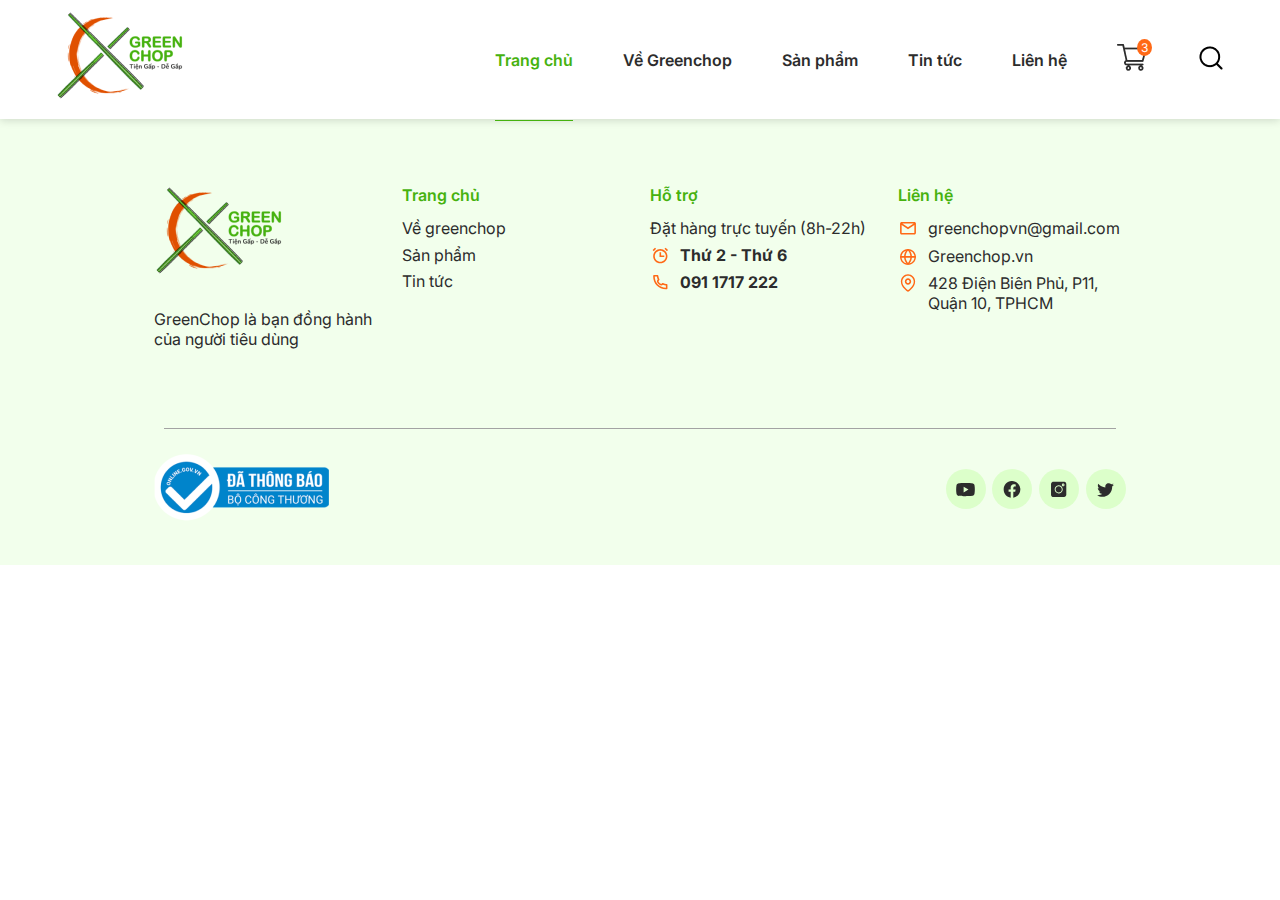
==== commit 68c51773: "up" ====
--- a/du_an_HTML/index.html
+++ b/du_an_HTML/index.html
@@ -3,7 +3,7 @@
   <head>
     <meta charset="UTF-8" />
     <meta name="viewport" content="width=device-width, initial-scale=1.0" />
-    <title>Document</title>
+    <title>Trang chủ</title>
     <link
       rel="stylesheet"
       href="https://cdnjs.cloudflare.com/ajax/libs/font-awesome/6.5.2/css/all.min.css"
@@ -67,949 +67,6 @@
       </div>
     </header>
     <!-- end header -->
-
-    <div class="home">
-      <section class="hero">
-        <div class="container">
-          <div class="row align-items-center">
-            <div class="col-12 col-lg-6">
-              <div class="hero-text">
-                <h1>GreenChop: Tiện gấp dễ gắp</h1>
-                <h2>
-                  AN TOÀN HƠN <br />
-                  GIỮA MÙA COVID
-                </h2>
-                <p>
-                  GreenChop là sản phẩm đũa thay đầu duy nhất trên thị trường
-                  hiện tại. Sản phẩm cho phép người dùng tháo lắp và thay mới
-                  đầu đũa 100% trong mỗi bữa ăn. Nhờ đó, GreenChop giúp ngăn
-                  ngừa khả năng lây lan dịch bệnh và đảm bảo an toàn cho người
-                  dùng.
-                </p>
-              </div>
-              <!-- end hero-text -->
-            </div>
-            <div class="col-12 col-lg-6">
-              <div class="hero-image">
-                <img src="images/hero-img.png" alt="" />
-                <span>GREEN<br />CHOP</span>
-              </div>
-              <!-- end hero-image -->
-            </div>
-          </div>
-        </div>
-      </section>
-      <!-- end hero -->
-
-      <section class="counter">
-        <div class="container">
-          <div class="counter-heading">
-            <h2>
-              GreenChop: Giữ an toàn trong từng <br />
-              bữa ăn của người Việt
-            </h2>
-            <p>
-              Với sự tinh tế trong việc thấu hiểu hành vi của khách hàng cùng ý
-              tưởng đột phá, GreenChop đã trở thành sản phẩm không thể thiếu
-              trong mọi bữa ăn mùa dịch tại các nhà hàng, khách sạn, quán ăn...
-            </p>
-          </div>
-          <!-- end counter-heading -->
-          <div class="counter-list">
-            <div class="row justify-content-center align-items-center">
-              <div class="col-12 col-lg-3">
-                <div class="counter-item">
-                  <span class="counter-icon">
-                    <img src="images/icons/quality-icon.png" alt="" />
-                  </span>
-                  <!-- end counter-icon -->
-                  <span class="counter-number">1000+</span>
-                  <span class="counter-desc"
-                    >Hộ gia đình tin dùng <br />
-                    GreenChop
-                  </span>
-                </div>
-                <!-- end counter-item -->
-              </div>
-
-              <div class="col-12 col-lg-4">
-                <div class="counter-item">
-                  <div class="counter-icon">
-                    <img src="images/icons/quality-icon.png" alt="" />
-                  </div>
-                  <!-- end counter-icon -->
-                  <span class="counter-number">600+</span>
-                  <span class="counter-desc"
-                    >Nhà hàng đã phục vụ <br />
-                    GreenChop cho thực khách
-                  </span>
-                </div>
-                <!-- end counter-item -->
-              </div>
-
-              <div class="col-12 col-lg-3">
-                <div class="counter-item">
-                  <div class="counter-icon">
-                    <img src="images/icons/quality-icon.png" alt="" />
-                  </div>
-                  <!-- end counter-icon -->
-                  <span class="counter-number">20+</span>
-                  <span class="counter-desc"
-                    >Tỉnh thành được <br />
-                    GreenChop phủ sóng
-                  </span>
-                </div>
-                <!-- end counter-item -->
-              </div>
-            </div>
-          </div>
-          <!-- end counter-list -->
-        </div>
-      </section>
-      <!-- end counter -->
-
-      <section class="products">
-        <div class="container">
-          <h2>Sản phẩm</h2>
-          <div class="products-list">
-            <div class="row">
-              <div class="col-6 col-lg-4">
-                <div class="product-item">
-                  <div class="image">
-                    <a href="#">
-                      <img src="images/products/product-01.png" alt="" />
-                    </a>
-                  </div>
-                  <!-- end image -->
-                  <h3 class="name">
-                    <a href="#">Combo <br />Quán ăn</a>
-                  </h3>
-                  <p class="quantity">1 Thùng 1000 đôi</p>
-                  <p class="price">Giá: <span> 600.000 </span> vnd</p>
-                  <div class="add-to-cart">
-                    <a href="#" class="btn btn-primary">Thêm vào giỏ hàng</a>
-                  </div>
-                </div>
-                <!-- end product-item -->
-              </div>
-              <!-- end col -->
-
-              <div class="col-6 col-lg-4">
-                <div class="product-item">
-                  <div class="image">
-                    <a href="#">
-                      <img src="images/products/product-02.png" alt="" />
-                    </a>
-                  </div>
-                  <!-- end image -->
-                  <h3 class="name">
-                    <a href="#">Combo <br />Quán ăn - nhà hàng</a>
-                  </h3>
-                  <p class="quantity">1 Thùng 2000 đôi</p>
-                  <p class="price">Giá: <span> 1.200.000 </span> vnd</p>
-                  <div class="add-to-cart">
-                    <a href="#" class="btn btn-primary">Thêm vào giỏ hàng</a>
-                  </div>
-                </div>
-                <!-- end product-item -->
-              </div>
-              <!-- end col -->
-
-              <div class="col-6 col-lg-4">
-                <div class="product-item">
-                  <div class="image">
-                    <a href="#">
-                      <img src="images/products/product-03.png" alt="" />
-                    </a>
-                  </div>
-                  <!-- end image -->
-                  <h3 class="name">
-                    <a href="#">Combo Quán ăn <br />Nhà hàng - Khách sạn</a>
-                  </h3>
-                  <p class="quantity">1 Thùng 3000 đôi</p>
-                  <p class="price">Giá: <span> 1.800.000 </span> vnd</p>
-                  <div class="add-to-cart">
-                    <a href="#" class="btn btn-primary">Thêm vào giỏ hàng</a>
-                  </div>
-                </div>
-                <!-- end product-item -->
-              </div>
-              <!-- end col -->
-
-              <div class="col-6 col-lg-4">
-                <div class="product-item">
-                  <div class="image">
-                    <a href="#">
-                      <img src="images/products/product-01.png" alt="" />
-                    </a>
-                  </div>
-                  <!-- end image -->
-                  <h3 class="name">
-                    <a href="#">Combo <br />Gia đình bé xinh</a>
-                  </h3>
-                  <p class="quantity">1 Thùng 100 đôi</p>
-                  <p class="price">Giá: <span> 60.000 </span> vnd</p>
-                  <div class="add-to-cart">
-                    <a href="#" class="btn btn-primary">Thêm vào giỏ hàng</a>
-                  </div>
-                </div>
-                <!-- end product-item -->
-              </div>
-              <!-- end col -->
-
-              <div class="col-6 col-lg-4">
-                <div class="product-item">
-                  <div class="image">
-                    <a href="#">
-                      <img src="images/products/product-02.png" alt="" />
-                    </a>
-                  </div>
-                  <!-- end image -->
-                  <h3 class="name">
-                    <a href="#">Combo <br />Gia đình</a>
-                  </h3>
-                  <p class="quantity">1 Thùng 200 đôi</p>
-                  <p class="price">Giá: <span> 120.000 </span> vnd</p>
-                  <div class="add-to-cart">
-                    <a href="#" class="btn btn-primary">Thêm vào giỏ hàng</a>
-                  </div>
-                </div>
-                <!-- end product-item -->
-              </div>
-              <!-- end col -->
-
-              <div class="col-6 col-lg-4">
-                <div class="product-item">
-                  <div class="image">
-                    <a href="#">
-                      <img src="images/products/product-03.png" alt="" />
-                    </a>
-                  </div>
-                  <!-- end image -->
-                  <h3 class="name">
-                    <a href="#">Combo <br />Đại gia đình</a>
-                  </h3>
-                  <p class="quantity">1 Thùng 300 đôi</p>
-                  <p class="price">Giá: <span> 180.000 </span> vnd</p>
-                  <div class="add-to-cart">
-                    <a href="#" class="btn btn-primary">Thêm vào giỏ hàng</a>
-                  </div>
-                </div>
-                <!-- end product-item -->
-              </div>
-              <!-- end col -->
-            </div>
-          </div>
-          <!-- end  products-list-->
-        </div>
-      </section>
-      <!-- end products -->
-
-      <section class="posts">
-        <div class="container">
-          <div class="posts-heading">
-            <h2>Tin tức</h2>
-            <p>
-              L nulla facilisis at vero eros et accumsan et iusto odio dignissim
-              qui blandit praesent luptatum zzril delenit augue duis dolore te
-              feugait nulla facilisi. Lorem ipsum dolor sit amet, cons ectetuer
-              adipiscing
-            </p>
-          </div>
-          <!-- end posts-heading -->
-
-          <div class="posts-list">
-            <div class="row">
-              <div class="col-12 col-sm-6 col-lg-4">
-                <div class="post-item">
-                  <div class="image">
-                    <a href="#">
-                      <img src="images/posts/post-1.jpg" alt="" />
-                    </a>
-                  </div>
-                  <!-- end images -->
-                  <ul class="meta">
-                    <li>
-                      <a href="#">Lorem ipsum</a>
-                    </li>
-                    <li>
-                      <a href="#"
-                        ><svg
-                          xmlns="http://www.w3.org/2000/svg"
-                          width="20"
-                          height="21"
-                          viewBox="0 0 20 21"
-                          fill="none"
-                        >
-                          <path
-                            d="M15.8333 18.9836H4.16667C3.24619 18.9836 2.5 18.2374 2.5 17.3169V5.65023C2.5 4.72975 3.24619 3.98356 4.16667 3.98356H5.83333V2.31689H7.5V3.98356H12.5V2.31689H14.1667V3.98356H15.8333C16.7538 3.98356 17.5 4.72975 17.5 5.65023V17.3169C17.5 18.2374 16.7538 18.9836 15.8333 18.9836ZM4.16667 8.98356V17.3169H15.8333V8.98356H4.16667ZM4.16667 5.65023V7.31689H15.8333V5.65023H4.16667ZM14.1667 15.6502H12.5V13.9836H14.1667V15.6502ZM10.8333 15.6502H9.16667V13.9836H10.8333V15.6502ZM7.5 15.6502H5.83333V13.9836H7.5V15.6502ZM14.1667 12.3169H12.5V10.6502H14.1667V12.3169ZM10.8333 12.3169H9.16667V10.6502H10.8333V12.3169ZM7.5 12.3169H5.83333V10.6502H7.5V12.3169Z"
-                            fill="#B7B7B7"
-                          />
-                        </svg>
-                        <span> 28 - 10- 2021</span></a
-                      >
-                    </li>
-                  </ul>
-                  <!-- end meta -->
-                  <h3 class="title">
-                    <a href="#"
-                      >Lorem ipsum dolor sit amet, cons in ectetuer adipiscing
-                      elit</a
-                    >
-                  </h3>
-                  <p>
-                    Dolor sit amet, cons ectetuer adipiscing elit, sed diam in
-                    on nonummy nibh euismod tincidunt ut laoreet dolore magna
-                    aliquam erat volutpat. Ut wisi enim...
-                  </p>
-                </div>
-                <!-- end post-item -->
-              </div>
-              <!-- end col -->
-
-              <div class="col-12 col-sm-6 col-lg-4">
-                <div class="post-item">
-                  <div class="image">
-                    <a href="#">
-                      <img src="images/posts/post-1.jpg" alt="" />
-                    </a>
-                  </div>
-                  <!-- end images -->
-                  <ul class="meta">
-                    <li>
-                      <a href="#">Lorem ipsum</a>
-                    </li>
-                    <li>
-                      <a href="#"
-                        ><svg
-                          xmlns="http://www.w3.org/2000/svg"
-                          width="20"
-                          height="21"
-                          viewBox="0 0 20 21"
-                          fill="none"
-                        >
-                          <path
-                            d="M15.8333 18.9836H4.16667C3.24619 18.9836 2.5 18.2374 2.5 17.3169V5.65023C2.5 4.72975 3.24619 3.98356 4.16667 3.98356H5.83333V2.31689H7.5V3.98356H12.5V2.31689H14.1667V3.98356H15.8333C16.7538 3.98356 17.5 4.72975 17.5 5.65023V17.3169C17.5 18.2374 16.7538 18.9836 15.8333 18.9836ZM4.16667 8.98356V17.3169H15.8333V8.98356H4.16667ZM4.16667 5.65023V7.31689H15.8333V5.65023H4.16667ZM14.1667 15.6502H12.5V13.9836H14.1667V15.6502ZM10.8333 15.6502H9.16667V13.9836H10.8333V15.6502ZM7.5 15.6502H5.83333V13.9836H7.5V15.6502ZM14.1667 12.3169H12.5V10.6502H14.1667V12.3169ZM10.8333 12.3169H9.16667V10.6502H10.8333V12.3169ZM7.5 12.3169H5.83333V10.6502H7.5V12.3169Z"
-                            fill="#B7B7B7"
-                          />
-                        </svg>
-                        <span>28 - 10- 2021</span></a
-                      >
-                    </li>
-                  </ul>
-                  <!-- end meta -->
-                  <h3 class="title">
-                    <a href="#"
-                      >Lorem ipsum dolor sit amet, cons in ectetuer adipiscing
-                      elit</a
-                    >
-                  </h3>
-                  <p>
-                    Dolor sit amet, cons ectetuer adipiscing elit, sed diam in
-                    on nonummy nibh euismod tincidunt ut laoreet dolore magna
-                    aliquam erat volutpat. Ut wisi enim...
-                  </p>
-                </div>
-                <!-- end post-item -->
-              </div>
-              <!-- end col -->
-
-              <div class="col-12 col-sm-6 col-lg-4">
-                <div class="post-item">
-                  <div class="image">
-                    <a href="#">
-                      <img src="images/posts/post-1.jpg" alt="" />
-                    </a>
-                  </div>
-                  <!-- end images -->
-                  <ul class="meta">
-                    <li>
-                      <a href="#">Lorem ipsum</a>
-                    </li>
-                    <li>
-                      <a href="#"
-                        ><svg
-                          xmlns="http://www.w3.org/2000/svg"
-                          width="20"
-                          height="21"
-                          viewBox="0 0 20 21"
-                          fill="none"
-                        >
-                          <path
-                            d="M15.8333 18.9836H4.16667C3.24619 18.9836 2.5 18.2374 2.5 17.3169V5.65023C2.5 4.72975 3.24619 3.98356 4.16667 3.98356H5.83333V2.31689H7.5V3.98356H12.5V2.31689H14.1667V3.98356H15.8333C16.7538 3.98356 17.5 4.72975 17.5 5.65023V17.3169C17.5 18.2374 16.7538 18.9836 15.8333 18.9836ZM4.16667 8.98356V17.3169H15.8333V8.98356H4.16667ZM4.16667 5.65023V7.31689H15.8333V5.65023H4.16667ZM14.1667 15.6502H12.5V13.9836H14.1667V15.6502ZM10.8333 15.6502H9.16667V13.9836H10.8333V15.6502ZM7.5 15.6502H5.83333V13.9836H7.5V15.6502ZM14.1667 12.3169H12.5V10.6502H14.1667V12.3169ZM10.8333 12.3169H9.16667V10.6502H10.8333V12.3169ZM7.5 12.3169H5.83333V10.6502H7.5V12.3169Z"
-                            fill="#B7B7B7"
-                          />
-                        </svg>
-                        <span>28 - 10- 2021</span></a
-                      >
-                    </li>
-                  </ul>
-                  <!-- end meta -->
-                  <h3 class="title">
-                    <a href="#"
-                      >Lorem ipsum dolor sit amet, cons in ectetuer adipiscing
-                      elit</a
-                    >
-                  </h3>
-                  <p>
-                    Dolor sit amet, cons ectetuer adipiscing elit, sed diam in
-                    on nonummy nibh euismod tincidunt ut laoreet dolore magna
-                    aliquam erat volutpat. Ut wisi enim...
-                  </p>
-                </div>
-                <!-- end post-item -->
-              </div>
-              <!-- end col -->
-            </div>
-          </div>
-          <!-- end posts-list -->
-
-          <div class="posts-more">
-            <a href="#" class="btn btn-outline-primary"
-              ><span>Xem thêm</span>
-              <svg
-                xmlns="http://www.w3.org/2000/svg"
-                width="24"
-                height="24"
-                viewBox="0 0 24 24"
-                fill="none"
-              >
-                <path
-                  d="M12.4025 18.1597L11.0268 16.786L15.499 12.3138L11.0268 7.84155L12.4025 6.47363L18.2456 12.3167L12.4035 18.1597H12.4025ZM7.1282 18.1597L5.75348 16.786L10.2257 12.3138L5.75348 7.84836L7.1282 6.47363L12.9722 12.3167L7.12917 18.1597H7.1282Z"
-                  fill="#2C2C2C"
-                />
-              </svg>
-            </a>
-          </div>
-        </div>
-      </section>
-      <!-- end posts -->
-
-      <section class="feature">
-        <div class="container">
-          <div class="feature-heading">
-            <h2>
-              GreenChop bảo vệ <br />
-              người dùng như thế nào?
-            </h2>
-            <p>
-              Mỗi đôi đũa GreenChop gồm 2 phần thân đũa và đầu đũa. <br />
-              Người dùng có thể dễ dàng tách rời hoặc gắn liền 2 phần này với
-              nhau
-            </p>
-          </div>
-          <!-- end feature-heading -->
-
-          <div class="feature-list">
-            <div class="feature-item">
-              <div class="image">
-                <img src="images/features/feature-01.png" alt="" />
-              </div>
-              <!-- end image -->
-              <div class="info">
-                <h3>01. Thân trên đũa</h3>
-                <p>
-                  Làm từ nhựa Melamine, đầy đủ điều kiện chứng nhận An toàn thực
-                  phẩm.
-                </p>
-              </div>
-              <!-- end info -->
-            </div>
-            <!-- end feature-item -->
-
-            <div class="feature-item">
-              <div class="image">
-                <img src="images/features/feature-02.png" alt="" />
-              </div>
-              <!-- end image -->
-              <div class="info">
-                <h3>02. Đầu đũa</h3>
-                <p>
-                  Được làm từ gỗ tre và bảo quản trong bọc khử trùng 100%, không
-                  hề có sự xâm nhập của vi khuẩn/vì rus gây hại. Người dùng là
-                  người đầu tiên chạm tay vào đầu đũa sau khi mở bọc.
-                </p>
-              </div>
-              <!-- end info -->
-            </div>
-            <!-- end feature-item  -->
-
-            <div class="feature-item">
-              <div class="image">
-                <img src="images/features/feature-03.png" alt="" />
-              </div>
-              <!-- end image -->
-              <div class="info">
-                <h3>03. Khớp Inox 304</h3>
-                <p>Khớp Inox 304 để gắn 2 phần đũa với nhau</p>
-              </div>
-              <!-- end info -->
-            </div>
-            <!-- end feature-item  -->
-          </div>
-          <!-- end feature-list -->
-        </div>
-      </section>
-      <!-- end features -->
-
-      <section class="quality">
-        <div class="container">
-          <div class="quality-list">
-            <div class="row">
-              <div class="col-12 col-md-6 col-xl-4">
-                <div class="quality-item">
-                  <div class="image">
-                    <svg
-                      xmlns="http://www.w3.org/2000/svg"
-                      width="57"
-                      height="57"
-                      viewBox="0 0 57 57"
-                      fill="none"
-                    >
-                      <g clip-path="url(#clip0_73_475)">
-                        <path
-                          d="M50.3187 49.4431L43.2555 37.2094C44.427 36.2229 45.2366 34.8199 45.4529 33.23C45.5998 32.149 46.1558 31.1858 47.0185 30.518C49.2549 28.7869 50.0688 25.7497 48.9977 23.1322C48.5844 22.1224 48.5844 21.0103 48.9977 20.0007C50.0688 17.3831 49.2549 14.346 47.0185 12.6148C46.1558 11.947 45.5997 10.9838 45.4529 9.90277C45.0717 7.10043 42.8483 4.87701 40.0459 4.49604C38.965 4.34902 38.0018 3.793 37.3341 2.93029C35.6028 0.693776 32.566 -0.119966 29.9482 0.951172C28.9384 1.36442 27.8263 1.36442 26.8167 0.951172C24.1993 -0.120075 21.162 0.693776 19.4308 2.93029C18.763 3.793 17.7998 4.34902 16.7188 4.49604C13.9163 4.87711 11.693 7.10043 11.3121 9.90288C11.165 10.9839 10.609 11.9471 9.7463 12.6149C7.50979 14.3461 6.69605 17.3833 7.76718 20.0008C8.18044 21.0104 8.18044 22.1226 7.76718 23.1323C6.69594 25.7497 7.50979 28.7869 9.7463 30.5181C10.609 31.1859 11.165 32.1491 11.3121 33.23C11.5311 34.8408 12.3595 36.2595 13.5559 37.2477L6.51478 49.4431C6.29425 49.8252 6.32544 50.3025 6.59407 50.6524C6.86259 51.0023 7.31532 51.1561 7.74166 51.042L13.8789 49.3975L15.5163 55.5083C15.6305 55.9344 15.9901 56.2497 16.4275 56.3073C16.4752 56.3137 16.5229 56.3167 16.5701 56.3167C16.956 56.3167 17.3179 56.1117 17.5143 55.7714L25.1121 42.6118C25.6882 42.5497 26.2618 42.4087 26.8166 42.1816C27.8263 41.7684 28.9385 41.7684 29.9481 42.1816C30.5264 42.4184 31.1254 42.5627 31.7263 42.6203L39.319 55.7714C39.5156 56.1118 39.8773 56.3167 40.2632 56.3167C40.3105 56.3167 40.3581 56.3137 40.406 56.3073C40.8433 56.2497 41.2029 55.9344 41.3171 55.5083L42.9546 49.3975L49.0919 51.042C49.5177 51.1561 49.9708 51.0025 50.2394 50.6524C50.5079 50.3025 50.5392 49.8252 50.3187 49.4431ZM16.9417 52.4005L15.7035 47.7795C15.6286 47.5 15.4459 47.2618 15.1953 47.1172C14.9448 46.9726 14.6473 46.9334 14.3678 47.0083L9.72034 48.2535L15.451 38.3277C15.8562 38.4726 16.2803 38.5772 16.7187 38.6369C17.7997 38.7839 18.7629 39.3399 19.4307 40.2026C20.2783 41.2976 21.4391 42.0507 22.7102 42.4093L16.9417 52.4005ZM25.9903 40.1629C24.277 40.8642 22.2889 40.3314 21.1556 38.8676C20.1354 37.5496 18.664 36.7 17.0125 36.4755C15.1781 36.2261 13.7226 34.7707 13.4733 32.9362C13.2487 31.2847 12.3992 29.8134 11.0813 28.7931C9.61727 27.6599 9.08459 25.6718 9.78578 23.9584C10.4172 22.4159 10.4172 20.717 9.78578 19.1745C9.08459 17.4612 9.61727 15.473 11.0813 14.3398C12.3992 13.3196 13.2487 11.8483 13.4733 10.1967C13.7227 8.36232 15.1781 6.90683 17.0125 6.6574C18.664 6.43294 20.1354 5.58343 21.1556 4.26547C21.9548 3.23294 23.1789 2.66373 24.4323 2.66373C24.9561 2.66373 25.4852 2.76331 25.9902 2.96999C27.5328 3.60126 29.2318 3.60126 30.7742 2.96999C32.4874 2.26869 34.4757 2.80148 35.6089 4.26547C36.6291 5.58343 38.1004 6.43294 39.7518 6.6574C41.5862 6.90683 43.0417 8.36221 43.2911 10.1967C43.5157 11.8483 44.3652 13.3196 45.6831 14.3398C47.1471 15.473 47.6798 17.4611 46.9786 19.1745C46.3473 20.717 46.3473 22.4159 46.9786 23.9584C47.6798 25.6718 47.147 27.6599 45.6831 28.7931C44.3652 29.8133 43.5157 31.2846 43.2911 32.9361C43.0417 34.7706 41.5862 36.2261 39.7519 36.4754C38.1003 36.6999 36.629 37.5494 35.6088 38.8675C34.4755 40.3316 32.4874 40.8641 30.7742 40.1628C29.2317 39.5317 27.5329 39.5317 25.9903 40.1629ZM42.4656 47.0083C41.8835 46.8522 41.2858 47.1977 41.1298 47.7795L39.8915 52.4005L34.1132 42.392C35.3612 42.0269 36.4994 41.2806 37.334 40.2026C38.0017 39.3398 38.9649 38.7838 40.0458 38.6369C40.5047 38.5745 40.9477 38.4618 41.3699 38.3062L47.1129 48.2535L42.4656 47.0083Z"
-                          fill="#FF6916"
-                        />
-                        <path
-                          d="M23.426 17.5321L20.0326 20.9253C19.8281 21.1298 19.7131 21.4073 19.7131 21.6965C19.7131 21.9858 19.8281 22.2632 20.0326 22.4677L26.3969 28.8322C26.6014 29.0367 26.8789 29.1516 27.1681 29.1516C27.4574 29.1516 27.7348 29.0367 27.9393 28.8322L36.801 19.9706C37.2269 19.5447 37.2269 18.8541 36.801 18.4282L33.4077 15.0348C33.2031 14.8303 32.9257 14.7153 32.6365 14.7153C32.3472 14.7153 32.0698 14.8303 31.8653 15.0348L27.1682 19.7319L24.9686 17.5322C24.7641 17.3277 24.4866 17.2127 24.1974 17.2127C23.9079 17.2126 23.6305 17.3276 23.426 17.5321ZM26.3968 22.0456C26.6013 22.2501 26.8788 22.365 27.168 22.365C27.4573 22.365 27.7347 22.2501 27.9392 22.0456L32.6363 17.3484L34.4872 19.1994L27.168 26.5186L22.3462 21.6967L24.1972 19.8458L26.3968 22.0456Z"
-                          fill="#FF6916"
-                        />
-                        <path
-                          d="M42.5953 21.9334C42.5953 19.0361 41.727 16.2497 40.0845 13.8754C38.4804 11.5569 36.2523 9.78407 33.6411 8.74859C33.0809 8.52664 32.4472 8.80051 32.2252 9.36045C32.0031 9.9204 32.2771 10.5543 32.8369 10.7764C37.4398 12.6016 40.4141 16.981 40.4141 21.9334C40.4141 28.5487 35.0321 33.9306 28.4168 33.9306C21.8015 33.9306 16.4195 28.5487 16.4195 21.9334C16.4195 16.9809 19.3937 12.6015 23.9967 10.7762C24.5566 10.5542 24.8306 9.92029 24.6085 9.36035C24.3865 8.8004 23.7525 8.52643 23.1926 8.74848C20.5813 9.78407 18.3531 11.5568 16.7491 13.8752C15.1065 16.2496 14.2382 19.036 14.2382 21.9333C14.2382 29.7513 20.5987 36.1119 28.4168 36.1119C36.2349 36.112 42.5953 29.7514 42.5953 21.9334Z"
-                          fill="#FF6916"
-                        />
-                        <path
-                          d="M28.4166 9.93572C28.7035 9.93572 28.9849 9.82011 29.1876 9.61615C29.3905 9.41329 29.5073 9.13299 29.5073 8.84506C29.5073 8.55821 29.3906 8.27682 29.1876 8.07396C28.9849 7.8711 28.7035 7.75439 28.4166 7.75439C28.1298 7.75439 27.8484 7.8711 27.6456 8.07396C27.4427 8.27682 27.326 8.55821 27.326 8.84506C27.326 9.13299 27.4427 9.41329 27.6456 9.61615C27.8484 9.82011 28.1298 9.93572 28.4166 9.93572Z"
-                          fill="#FF6916"
-                        />
-                      </g>
-                      <defs>
-                        <clipPath id="clip0_73_475">
-                          <rect
-                            width="55.8333"
-                            height="55.8333"
-                            fill="white"
-                            transform="translate(0.500031 0.483398)"
-                          />
-                        </clipPath>
-                      </defs>
-                    </svg>
-                  </div>
-                  <!-- end image -->
-
-                  <div class="info">
-                    <h3>Chất liệu an toàn</h3>
-                    <p>
-                      Phần đầu đũa được làm bằng bằng gỗ tre, đảm bảo cho sức
-                      khỏe người dùng
-                    </p>
-                  </div>
-                  <!-- end info -->
-                </div>
-                <!-- end quality-item -->
-              </div>
-              <!-- end col -->
-              <div class="col-12 col-md-6 col-xl-4">
-                <div class="quality-item">
-                  <div class="image">
-                    <svg
-                      xmlns="http://www.w3.org/2000/svg"
-                      width="57"
-                      height="57"
-                      viewBox="0 0 57 57"
-                      fill="none"
-                    >
-                      <path
-                        d="M28.0429 4.03394C34.1962 7.63929 40.6822 10.4658 47.5577 12.3845C48.4577 12.6347 48.6589 12.9132 48.6563 13.8519C48.646 17.808 48.7156 21.7667 48.5918 25.7176C48.4422 30.4861 47.1657 34.9812 44.824 39.1513C41.9279 44.3118 37.8377 48.2936 32.7082 51.2104C31.3259 51.997 29.8894 52.6881 28.2982 52.9744C27.3053 53.1523 26.4053 52.8326 25.5155 52.4896C22.5987 51.3626 20.0327 49.6476 17.6704 47.6308C14.0522 44.5413 11.2411 40.8379 9.35075 36.4537C8.2676 33.9419 7.48618 31.3371 7.19218 28.6164C6.99618 26.7801 6.89818 24.9311 6.86724 23.0845C6.81566 20.0233 6.85176 16.9596 6.85176 13.8984C6.85176 12.8977 7.03745 12.6424 8.00197 12.3742C14.5834 10.5432 20.8219 7.89718 26.7225 4.45946C26.97 4.31504 27.2176 4.17836 27.4678 4.03651C27.6586 4.03394 27.8495 4.03394 28.0429 4.03394ZM8.92007 20.3947C8.89944 20.3947 8.87623 20.3973 8.8556 20.3973C8.93039 22.5481 8.94586 24.7015 9.09028 26.8472C9.33012 30.3958 10.3024 33.7613 11.8755 36.9515C13.6344 40.5233 16.0844 43.5561 19.1043 46.1273C21.2242 47.93 23.5401 49.4413 26.1241 50.5218C27.1402 50.9474 28.1331 51.1021 29.1647 50.6069C29.6083 50.3929 30.0751 50.2278 30.5161 50.0086C34.5005 48.0435 37.8377 45.2737 40.5791 41.7921C44.2025 37.1862 46.196 31.9225 46.4874 26.089C46.6783 22.2696 46.5648 18.4373 46.5983 14.6102C46.6009 14.3548 46.5055 14.2439 46.2708 14.1769C45.4765 13.9474 44.6847 13.7127 43.8982 13.4574C38.4179 11.6727 33.1724 9.35686 28.1692 6.49682C27.8959 6.3395 27.6844 6.29824 27.3852 6.47103C21.6832 9.76175 15.6666 12.3252 9.33786 14.1511C8.98712 14.2517 8.90975 14.4167 8.91233 14.7494C8.92781 16.6295 8.92007 18.5121 8.92007 20.3947Z"
-                        fill="#FF8440"
-                      />
-                      <path
-                        d="M24.5486 30.1843C24.6569 30.027 24.7446 29.8465 24.8787 29.7124C28.1101 26.4706 31.3518 23.2392 34.5832 19.9949C35.6199 18.9556 36.8243 18.5636 38.2401 19.0227C40.3961 19.7216 41.2059 22.4449 39.7978 24.2218C39.6405 24.4204 39.4703 24.6138 39.2898 24.7918C35.2202 28.8665 31.1481 32.9386 27.0759 37.0107C25.4151 38.6716 23.4809 38.6742 21.8252 37.0185C19.9168 35.1127 18.0058 33.212 16.1077 31.2984C14.7434 29.9213 14.6326 28.0438 15.8085 26.6434C16.982 25.2431 19.1044 25.0084 20.4661 26.2256C21.6885 27.3191 22.8155 28.5209 23.9786 29.6814C24.123 29.8258 24.2159 30.0218 24.3345 30.1946C24.4041 30.192 24.4763 30.1895 24.5486 30.1843ZM38.4155 22.4449C38.4284 21.5836 38.0519 21.1039 37.4484 20.9491C36.8346 20.7918 36.4168 21.1013 36.0171 21.501C32.4994 25.0239 28.9792 28.5415 25.4589 32.0592C24.6852 32.8329 24.2056 32.8355 23.4396 32.0695C22.1192 30.7517 20.7988 29.4313 19.4784 28.1134C18.7898 27.4248 18.0187 27.3423 17.4616 27.8891C17.0413 28.3017 16.8298 29.1966 17.6473 29.9109C18.0419 30.2565 18.3952 30.6511 18.7692 31.0225C20.3268 32.5801 21.8794 34.1404 23.4422 35.6903C24.0947 36.3376 24.7961 36.3299 25.4538 35.6903C25.6369 35.5124 25.8148 35.3293 25.9953 35.1488C29.9437 31.2004 33.8946 27.2572 37.8327 23.2985C38.1163 23.0123 38.2994 22.6203 38.4155 22.4449Z"
-                        fill="#FF8440"
-                      />
-                      <path
-                        d="M10.9214 18.4993C10.9214 17.9088 10.9162 17.3208 10.9214 16.7302C10.9291 16.0597 11.1587 15.7373 11.7853 15.5155C13.5674 14.8811 15.3469 14.2493 17.1315 13.62C17.8149 13.3802 18.3952 13.5942 18.6144 14.159C18.8439 14.7444 18.5551 15.3092 17.8433 15.5722C16.412 16.1009 14.9832 16.6348 13.5339 17.1093C13.0929 17.2537 12.982 17.4549 13 17.8804C13.0336 18.7082 13.0155 19.5387 13.0078 20.3665C13 21.086 12.5874 21.5451 11.9659 21.5425C11.3676 21.5399 10.9472 21.1015 10.9266 20.4078C10.9059 19.7759 10.9214 19.1389 10.9214 18.4993Z"
-                        fill="#FF8440"
-                      />
-                      <path
-                        d="M39.4755 37.1216C40.2672 37.1216 40.7417 37.9288 40.3523 38.656C40.1511 39.0326 39.8855 39.3781 39.6353 39.7263C38.057 41.9132 36.1667 43.7984 34.0494 45.4593C33.3789 45.9854 32.6026 45.7894 32.3447 45.0415C32.2132 44.6572 32.2957 44.3091 32.5768 44.0305C32.8476 43.7623 33.1442 43.5199 33.4407 43.2775C35.3749 41.6889 37.0513 39.8681 38.4516 37.7895C38.7972 37.2789 39.0551 37.1216 39.4755 37.1216Z"
-                        fill="#FF8440"
-                      />
-                      <path
-                        d="M30.8796 45.3897C31.4366 45.4181 31.8879 45.9235 31.8467 46.4728C31.8054 47.0247 31.2715 47.5018 30.7171 47.4812C30.1446 47.4606 29.719 46.9938 29.7422 46.4135C29.768 45.8126 30.2683 45.3613 30.8796 45.3897Z"
-                        fill="#FF8440"
-                      />
-                      <path
-                        d="M21.6215 13.3053C21.6319 13.865 21.1264 14.3627 20.5461 14.3601C20.0278 14.3575 19.5532 13.8779 19.5378 13.3389C19.5223 12.8102 20.0174 12.3021 20.5668 12.2815C21.1058 12.2634 21.6112 12.7534 21.6215 13.3053Z"
-                        fill="#FF8440"
-                      />
-                    </svg>
-                  </div>
-                  <!-- end image -->
-
-                  <div class="info">
-                    <h3>Vệ sinh và khử khuẩn</h3>
-                    <p>
-                      Đầu đũa mới 100% mỗi bữa ăn, không chung đụng đầu đũa với
-                      bất kì ai khác.
-                    </p>
-                  </div>
-                  <!-- end info -->
-                </div>
-                <!-- end quality-item -->
-              </div>
-              <!-- end col -->
-              <div class="col-12 col-md-6 col-xl-4">
-                <div class="quality-item">
-                  <div class="image">
-                    <svg
-                      xmlns="http://www.w3.org/2000/svg"
-                      width="57"
-                      height="57"
-                      viewBox="0 0 57 57"
-                      fill="none"
-                    >
-                      <path
-                        d="M28.0429 4.03394C34.1962 7.63929 40.6822 10.4658 47.5577 12.3845C48.4577 12.6347 48.6589 12.9132 48.6563 13.8519C48.646 17.808 48.7156 21.7667 48.5918 25.7176C48.4422 30.4861 47.1657 34.9812 44.824 39.1513C41.9279 44.3118 37.8377 48.2936 32.7082 51.2104C31.3259 51.997 29.8894 52.6881 28.2982 52.9744C27.3053 53.1523 26.4053 52.8326 25.5155 52.4896C22.5987 51.3626 20.0327 49.6476 17.6704 47.6308C14.0522 44.5413 11.2411 40.8379 9.35075 36.4537C8.2676 33.9419 7.48618 31.3371 7.19218 28.6164C6.99618 26.7801 6.89818 24.9311 6.86724 23.0845C6.81566 20.0233 6.85176 16.9596 6.85176 13.8984C6.85176 12.8977 7.03745 12.6424 8.00197 12.3742C14.5834 10.5432 20.8219 7.89718 26.7225 4.45946C26.97 4.31504 27.2176 4.17836 27.4678 4.03651C27.6586 4.03394 27.8495 4.03394 28.0429 4.03394ZM8.92007 20.3947C8.89944 20.3947 8.87623 20.3973 8.8556 20.3973C8.93039 22.5481 8.94586 24.7015 9.09028 26.8472C9.33012 30.3958 10.3024 33.7613 11.8755 36.9515C13.6344 40.5233 16.0844 43.5561 19.1043 46.1273C21.2242 47.93 23.5401 49.4413 26.1241 50.5218C27.1402 50.9474 28.1331 51.1021 29.1647 50.6069C29.6083 50.3929 30.0751 50.2278 30.5161 50.0086C34.5005 48.0435 37.8377 45.2737 40.5791 41.7921C44.2025 37.1862 46.196 31.9225 46.4874 26.089C46.6783 22.2696 46.5648 18.4373 46.5983 14.6102C46.6009 14.3548 46.5055 14.2439 46.2708 14.1769C45.4765 13.9474 44.6847 13.7127 43.8982 13.4574C38.4179 11.6727 33.1724 9.35686 28.1692 6.49682C27.8959 6.3395 27.6844 6.29824 27.3852 6.47103C21.6832 9.76175 15.6666 12.3252 9.33786 14.1511C8.98712 14.2517 8.90975 14.4167 8.91233 14.7494C8.92781 16.6295 8.92007 18.5121 8.92007 20.3947Z"
-                        fill="#FF8440"
-                      />
-                      <path
-                        d="M24.5486 30.1843C24.6569 30.027 24.7446 29.8465 24.8787 29.7124C28.1101 26.4706 31.3518 23.2392 34.5832 19.9949C35.6199 18.9556 36.8243 18.5636 38.2401 19.0227C40.3961 19.7216 41.2059 22.4449 39.7978 24.2218C39.6405 24.4204 39.4703 24.6138 39.2898 24.7918C35.2202 28.8665 31.1481 32.9386 27.0759 37.0107C25.4151 38.6716 23.4809 38.6742 21.8252 37.0185C19.9168 35.1127 18.0058 33.212 16.1077 31.2984C14.7434 29.9213 14.6326 28.0438 15.8085 26.6434C16.982 25.2431 19.1044 25.0084 20.4661 26.2256C21.6885 27.3191 22.8155 28.5209 23.9786 29.6814C24.123 29.8258 24.2159 30.0218 24.3345 30.1946C24.4041 30.192 24.4763 30.1895 24.5486 30.1843ZM38.4155 22.4449C38.4284 21.5836 38.0519 21.1039 37.4484 20.9491C36.8346 20.7918 36.4168 21.1013 36.0171 21.501C32.4994 25.0239 28.9792 28.5415 25.4589 32.0592C24.6852 32.8329 24.2056 32.8355 23.4396 32.0695C22.1192 30.7517 20.7988 29.4313 19.4784 28.1134C18.7898 27.4248 18.0187 27.3423 17.4616 27.8891C17.0413 28.3017 16.8298 29.1966 17.6473 29.9109C18.0419 30.2565 18.3952 30.6511 18.7692 31.0225C20.3268 32.5801 21.8794 34.1404 23.4422 35.6903C24.0947 36.3376 24.7961 36.3299 25.4538 35.6903C25.6369 35.5124 25.8148 35.3293 25.9953 35.1488C29.9437 31.2004 33.8946 27.2572 37.8327 23.2985C38.1163 23.0123 38.2994 22.6203 38.4155 22.4449Z"
-                        fill="#FF8440"
-                      />
-                      <path
-                        d="M10.9214 18.4993C10.9214 17.9088 10.9162 17.3208 10.9214 16.7302C10.9291 16.0597 11.1587 15.7373 11.7853 15.5155C13.5674 14.8811 15.3469 14.2493 17.1315 13.62C17.8149 13.3802 18.3952 13.5942 18.6144 14.159C18.8439 14.7444 18.5551 15.3092 17.8433 15.5722C16.412 16.1009 14.9832 16.6348 13.5339 17.1093C13.0929 17.2537 12.982 17.4549 13 17.8804C13.0336 18.7082 13.0155 19.5387 13.0078 20.3665C13 21.086 12.5874 21.5451 11.9659 21.5425C11.3676 21.5399 10.9472 21.1015 10.9266 20.4078C10.9059 19.7759 10.9214 19.1389 10.9214 18.4993Z"
-                        fill="#FF8440"
-                      />
-                      <path
-                        d="M39.4755 37.1216C40.2672 37.1216 40.7417 37.9288 40.3523 38.656C40.1511 39.0326 39.8855 39.3781 39.6353 39.7263C38.057 41.9132 36.1667 43.7984 34.0494 45.4593C33.3789 45.9854 32.6026 45.7894 32.3447 45.0415C32.2132 44.6572 32.2957 44.3091 32.5768 44.0305C32.8476 43.7623 33.1442 43.5199 33.4407 43.2775C35.3749 41.6889 37.0513 39.8681 38.4516 37.7895C38.7972 37.2789 39.0551 37.1216 39.4755 37.1216Z"
-                        fill="#FF8440"
-                      />
-                      <path
-                        d="M30.8796 45.3897C31.4366 45.4181 31.8879 45.9235 31.8467 46.4728C31.8054 47.0247 31.2715 47.5018 30.7171 47.4812C30.1446 47.4606 29.719 46.9938 29.7422 46.4135C29.768 45.8126 30.2683 45.3613 30.8796 45.3897Z"
-                        fill="#FF8440"
-                      />
-                      <path
-                        d="M21.6215 13.3053C21.6319 13.865 21.1264 14.3627 20.5461 14.3601C20.0278 14.3575 19.5532 13.8779 19.5378 13.3389C19.5223 12.8102 20.0174 12.3021 20.5668 12.2815C21.1058 12.2634 21.6112 12.7534 21.6215 13.3053Z"
-                        fill="#FF8440"
-                      />
-                    </svg>
-                  </div>
-                  <!-- end image -->
-
-                  <div class="info">
-                    <h3>Vệ sinh và khử khuẩn</h3>
-                    <p>
-                      Đầu đũa mới 100% mỗi bữa ăn, không chung đụng đầu đũa với
-                      bất kì ai khác.
-                    </p>
-                  </div>
-                  <!-- end info -->
-                </div>
-                <!-- end quality-item -->
-              </div>
-              <!-- end col -->
-              <div class="col-12 col-md-6 col-xl-4">
-                <div class="quality-item">
-                  <div class="image">
-                    <svg
-                      xmlns="http://www.w3.org/2000/svg"
-                      width="46"
-                      height="57"
-                      viewBox="0 0 46 57"
-                      fill="none"
-                    >
-                      <g clip-path="url(#clip0_73_486)">
-                        <path
-                          d="M0.97053 56.3168C0.830692 56.1347 0.638414 55.973 0.559755 55.7676C0.333975 55.1733 0.770969 54.6839 1.50512 54.6839C5.55897 54.681 9.61283 54.6824 13.6667 54.6824C13.8823 54.6824 14.0993 54.6824 14.3892 54.6824C14.3892 53.8973 14.4008 53.1427 14.3761 52.3882C14.3717 52.279 14.2027 52.1318 14.0775 52.0779C11.0345 50.7961 8.65872 48.7422 6.902 45.9498C6.79858 45.7852 6.50434 45.657 6.29604 45.6541C4.91513 45.6279 3.53277 45.6468 2.15187 45.6381C1.04773 45.6323 0.511686 45.1064 0.507316 44.0008C0.498576 41.3832 0.498576 38.7671 0.507316 36.1495C0.511686 35.0191 1.05065 34.5093 2.19703 34.5078C2.96031 34.5064 3.7236 34.5006 4.48688 34.5108C4.74762 34.5151 4.85978 34.4438 4.90931 34.1582C5.76727 29.229 8.39507 25.5538 12.781 23.1445C13.0811 22.9799 13.1656 22.7833 13.1627 22.4555C13.1467 20.7105 13.2137 18.964 13.1379 17.2218C13.0767 15.8147 14.1867 15.1024 15.4423 15.6122C17.0476 16.2619 18.4926 17.1257 19.671 18.2735C20.2842 17.4738 20.8975 16.6872 21.4903 15.8861C21.5748 15.771 21.585 15.5845 21.5894 15.4287C21.601 14.9203 21.5821 14.4105 21.5981 13.9021C21.6156 13.3486 21.9361 13.0179 22.424 13.015C22.9208 13.0121 23.2179 13.3253 23.2471 13.8948C23.2587 14.1293 23.2485 14.3653 23.2485 14.6435C23.9798 14.4411 24.6658 14.2517 25.3898 14.0521C25.3898 13.2451 25.3854 12.428 25.3912 11.6122C25.3956 11.0136 25.6971 10.6479 26.1778 10.6319C26.6833 10.6144 27.0212 10.9975 27.0271 11.6108C27.0329 12.3012 27.046 12.9931 27.0212 13.6821C27.0096 14.0172 27.113 14.1585 27.4495 14.2255C27.9579 14.326 28.4546 14.492 28.9673 14.6319C29.0008 14.4556 29.0096 14.2706 29.0722 14.106C29.2149 13.7215 29.5048 13.5292 29.92 13.57C30.3322 13.6122 30.5755 13.8511 30.641 14.2604C30.8508 15.5598 31.0095 15.9487 31.7481 17.0266C32.5958 18.2648 33.0124 19.6326 32.9192 21.1344C32.8944 21.5364 33.0095 21.6835 33.4203 21.7782C35.1872 22.1831 36.8259 22.9027 38.3292 23.9209C38.8405 24.2676 38.9861 24.7468 38.7094 25.162C38.4224 25.5917 37.9577 25.6543 37.4232 25.2989C35.9388 24.3142 34.3278 23.6398 32.5915 23.2829C32.1341 24.0185 31.6796 24.7512 31.1785 25.5567C31.4072 25.5567 31.6432 25.5509 31.8792 25.5582C32.4239 25.5742 32.7866 25.8947 32.7954 26.3594C32.8027 26.824 32.4356 27.1882 31.9054 27.1896C28.1793 27.1955 24.4532 27.1955 20.7256 27.1896C20.1954 27.1882 19.837 26.824 19.8487 26.3535C19.8589 25.9049 20.1997 25.5902 20.711 25.5597C20.8348 25.5524 20.9587 25.5582 21.1553 25.5582C21.0504 25.4023 20.9922 25.296 20.9164 25.2057C19.8458 23.9297 19.3549 22.4453 19.3097 20.7935C19.3039 20.591 19.2602 20.3478 19.1408 20.1948C18.0293 18.7673 16.5814 17.8117 14.8116 17.1635C14.8116 17.6515 14.8116 18.0783 14.8116 18.5051C14.8116 20.0317 14.7898 21.5582 14.8218 23.0848C14.8349 23.7141 14.6033 24.0797 14.0367 24.3608C10.1795 26.2763 7.72792 29.3324 6.71555 33.5232C6.57571 34.1029 6.50871 34.7001 6.42277 35.293C6.33828 35.8756 6.07754 36.132 5.49342 36.1364C4.40531 36.1451 3.31865 36.1393 2.19557 36.1393C2.19557 38.7642 2.19557 41.3512 2.19557 43.9994C3.42061 43.9994 4.64128 44.0897 5.84302 43.9746C7.15692 43.8508 7.92603 44.2805 8.6223 45.4546C10.1241 47.9862 12.414 49.6686 15.1583 50.7233C15.9682 51.035 16.0323 51.1224 16.0337 51.9993C16.0352 52.8689 16.0337 53.7371 16.0337 54.681C16.3396 54.681 16.6047 54.681 16.8699 54.681C18.1794 54.681 19.4874 54.6722 20.7955 54.6868C21.116 54.6912 21.2383 54.5921 21.2718 54.2658C21.3403 53.6176 21.4554 52.9738 21.5573 52.3285C21.6345 51.8405 21.9346 51.6016 22.4211 51.5972C22.8567 51.5929 23.2937 51.5827 23.7292 51.6002C24.2463 51.6206 24.5828 51.9439 24.593 52.3955C24.6032 52.8543 24.2376 53.2112 23.7103 53.2462C23.5311 53.2578 23.3505 53.2476 23.1028 53.2476C23.0271 53.7181 22.9543 54.1711 22.8756 54.6562C25.2266 54.6562 27.5296 54.6562 29.885 54.6562C29.8136 54.1901 29.7466 53.7516 29.6694 53.2476C28.9804 53.2476 28.3133 53.2666 27.6476 53.2418C26.9761 53.2185 26.5507 52.6271 26.8508 52.0969C26.979 51.8711 27.3067 51.6395 27.5587 51.622C28.4823 51.5579 29.4116 51.5696 30.338 51.5769C30.81 51.5812 31.129 51.8187 31.2047 52.3125C31.3067 52.9752 31.4189 53.638 31.5004 54.3037C31.5325 54.5659 31.6111 54.6868 31.8995 54.6839C33.48 54.6722 35.0605 54.6781 36.7313 54.6781C36.7313 54.3547 36.7313 54.0546 36.7313 53.7545C36.7313 52.646 36.7458 51.5375 36.724 50.429C36.7138 49.9396 36.9017 49.622 37.3081 49.3526C40.3976 47.2929 42.4603 44.4655 43.1128 40.8078C43.9373 36.1815 43.4741 31.7533 40.3481 27.9354C39.9286 27.4227 39.9461 26.977 40.3496 26.6449C40.7662 26.3025 41.2134 26.3885 41.6533 26.9333C43.8849 29.7024 45.0108 32.8647 45.072 36.4248C45.1172 39.0249 44.9307 41.5697 43.8747 43.9965C42.7618 46.5572 41.0954 48.6679 38.8361 50.3008C38.4821 50.5557 38.3583 50.8179 38.3671 51.2389C38.3933 52.362 38.3758 53.4865 38.3758 54.6795C38.8419 54.6795 39.2716 54.6795 39.7014 54.6795C41.1012 54.6795 42.501 54.6868 43.9009 54.6751C44.3583 54.6708 44.7953 54.6868 45.0006 55.1791C45.2031 55.6628 44.9162 55.9992 44.6001 56.3139C30.0569 56.3168 15.5137 56.3168 0.97053 56.3168ZM26.1181 25.5597C26.5536 25.5597 26.995 25.5203 27.4247 25.5684C28.1108 25.6471 28.6716 25.3907 29.1829 24.9916C30.8056 23.7257 31.5354 22.0812 31.2062 20.0258C30.8682 17.921 29.2484 16.2444 27.215 15.8511C25.046 15.4301 22.931 16.3143 21.789 18.1176C20.6484 19.9181 20.7227 22.2501 22.0235 23.9355C22.8275 24.977 23.7933 25.7621 25.247 25.564C25.5325 25.5262 25.8268 25.5597 26.1181 25.5597Z"
-                          fill="#FF6916"
-                        />
-                        <path
-                          d="M16.0628 0.483398C19.0679 0.483398 21.719 2.42511 22.5799 5.25538C22.7576 5.84095 22.5639 6.30417 22.0788 6.44837C21.617 6.5853 21.2237 6.33621 21.0198 5.76812C20.2886 3.72298 18.8683 2.51397 16.7096 2.17311C14.0731 1.75651 11.2967 3.857 10.9966 6.51101C10.6907 9.20872 12.2085 11.5656 14.6921 12.2487C17.199 12.9392 19.687 11.7535 20.8188 9.33254C21.1087 8.71055 21.5282 8.49788 22.0103 8.72512C22.4677 8.94216 22.5915 9.40246 22.3337 9.99094C21.0038 13.0324 18.0395 14.358 15.4583 14.0579C12.2013 13.6792 9.79925 11.3573 9.36225 8.30851C8.76648 4.15561 11.9114 0.483398 16.0628 0.483398Z"
-                          fill="#FF6916"
-                        />
-                        <path
-                          d="M1.97563 17.5073C1.96252 15.5132 3.6435 13.8176 5.64347 13.806C7.642 13.7943 9.33171 15.468 9.34628 17.4724C9.35939 19.4665 7.68424 21.1591 5.67843 21.1737C3.68719 21.1897 1.98874 19.5087 1.97563 17.5073ZM7.6653 17.5117C7.6755 16.3857 6.81899 15.5015 5.69737 15.4811C4.5539 15.4607 3.65369 16.3464 3.65515 17.4913C3.6566 18.6158 4.52477 19.4854 5.65076 19.4898C6.7782 19.4956 7.65511 18.6348 7.6653 17.5117Z"
-                          fill="#FF6916"
-                        />
-                        <path
-                          d="M41.579 13.7913C41.5761 15.8204 39.9242 17.4751 37.9097 17.4708C35.9024 17.4664 34.2433 15.7956 34.2448 13.7811C34.2462 11.7694 35.9155 10.0972 37.9213 10.1016C39.9344 10.1059 41.5819 11.7665 41.579 13.7913ZM39.9213 13.7971C39.9242 12.6711 39.059 11.7927 37.9359 11.7825C36.7983 11.7723 35.8718 12.6842 35.8849 13.8029C35.898 14.9071 36.7997 15.7912 37.9155 15.7927C39.0357 15.7927 39.9169 14.9158 39.9213 13.7971Z"
-                          fill="#FF6916"
-                        />
-                        <path
-                          d="M19.7453 7.28165C19.7453 9.32242 18.1226 10.9451 16.0847 10.9466C14.0498 10.9466 12.4242 9.3195 12.4242 7.28165C12.4242 5.24089 14.0469 3.61964 16.0862 3.62109C18.1313 3.62255 19.7467 5.23943 19.7453 7.28165ZM16.1095 5.27148C14.9966 5.26274 14.0833 6.1411 14.0585 7.24524C14.0338 8.34646 14.9849 9.31368 16.0891 9.31076C17.183 9.30785 18.0963 8.39162 18.1007 7.29185C18.1065 6.17751 17.2209 5.28022 16.1095 5.27148Z"
-                          fill="#FF6916"
-                        />
-                        <path
-                          d="M11.2181 36.0911C11.2181 36.7626 11.2239 37.4356 11.2166 38.1071C11.2093 38.681 10.8699 39.0612 10.3878 39.0568C9.90708 39.0525 9.58516 38.6795 9.58225 38.0911C9.57642 36.7655 9.57642 35.4385 9.58225 34.113C9.58516 33.5085 9.88378 33.156 10.3761 33.1443C10.883 33.1327 11.2122 33.5114 11.2181 34.129C11.2224 34.783 11.2181 35.4371 11.2181 36.0911Z"
-                          fill="#FF6916"
-                        />
-                        <path
-                          d="M30.6512 11.1693C30.6643 11.6311 30.3045 12.0171 29.8559 12.0244C29.4145 12.0317 29.0183 11.6428 29.0154 11.1985C29.0125 10.7717 29.3664 10.4061 29.799 10.3871C30.2797 10.3667 30.6381 10.6959 30.6512 11.1693Z"
-                          fill="#FF6916"
-                        />
-                        <path
-                          d="M27.03 8.12795C27.0416 8.57951 26.6687 8.96843 26.2201 8.97572C25.7714 8.983 25.4 8.60718 25.4 8.14688C25.4 7.69387 25.7219 7.35738 26.1735 7.34136C26.6425 7.32533 27.0198 7.67056 27.03 8.12795Z"
-                          fill="#FF6916"
-                        />
-                        <path
-                          d="M26.0642 24.5077C23.9943 24.4538 22.411 22.7859 22.4649 20.716C22.5158 18.7801 24.2289 17.156 26.1837 17.1895C28.2099 17.2244 29.8501 18.9112 29.8049 20.917C29.7612 22.9563 28.0904 24.5601 26.0642 24.5077ZM28.1443 20.8617C28.1458 19.7372 27.2718 18.8675 26.1414 18.8661C25.0213 18.8646 24.1153 19.7532 24.1123 20.8544C24.1094 21.9498 25.0198 22.8486 26.1356 22.85C27.2631 22.8515 28.1429 21.9819 28.1443 20.8617Z"
-                          fill="#FF6916"
-                        />
-                      </g>
-                      <defs>
-                        <clipPath id="clip0_73_486">
-                          <rect
-                            width="44.5764"
-                            height="55.8333"
-                            fill="white"
-                            transform="translate(0.500031 0.483398)"
-                          />
-                        </clipPath>
-                      </defs>
-                    </svg>
-                  </div>
-                  <!-- end image -->
-
-                  <div class="info">
-                    <h3>Tiết kiệm</h3>
-                    <p>Giá thành đầu đũa cạnh tranh và hợp lý.</p>
-                  </div>
-                  <!-- end info -->
-                </div>
-                <!-- end quality-item -->
-              </div>
-              <!-- end col -->
-              <div class="col-12 col-md-6 col-xl-4">
-                <div class="quality-item">
-                  <div class="image">
-                    <svg
-                      xmlns="http://www.w3.org/2000/svg"
-                      width="57"
-                      height="57"
-                      viewBox="0 0 57 57"
-                      fill="none"
-                    >
-                      <g clip-path="url(#clip0_73_515)">
-                        <path
-                          d="M56.1669 33.5141C55.928 34.5039 55.6482 35.4787 54.974 36.276C54.671 36.6351 54.3448 36.9791 53.9995 37.2972C53.1479 38.0836 52.7084 39.042 52.778 40.1997C52.8777 41.879 52.5064 43.3985 51.3873 44.6996C50.6557 45.5502 49.7331 46.099 48.6877 46.4594C47.5098 46.8649 46.7537 47.6636 46.3211 48.8281C45.2729 51.6542 43.2953 52.9935 40.2763 52.8979C38.947 52.8556 37.892 53.3048 37.013 54.3014C35.2347 56.3179 32.606 56.879 30.1944 55.7172C28.9019 55.0946 27.6722 55.0455 26.392 55.6912C24.0172 56.8886 21.1907 56.2551 19.516 54.2987C18.6385 53.2734 17.5439 52.831 16.1968 52.8993C13.792 53.0208 11.9399 52.0542 10.7102 49.9667C10.4919 49.5954 10.3363 49.1817 10.1889 48.7749C9.7808 47.6458 9.02606 46.8649 7.89053 46.4772C6.33054 45.9447 5.11313 45.015 4.35565 43.5241C3.86705 42.5616 3.6828 41.5377 3.7524 40.4687C3.80972 39.5922 3.67461 38.758 3.15871 38.0372C2.88711 37.6576 2.54454 37.3232 2.2047 36.9996C0.891744 35.7449 0.253009 34.2104 0.39495 32.4069C0.448178 31.7352 0.622875 31.0334 0.916311 30.43C1.58507 29.0497 1.58644 27.7432 0.913581 26.3643C0.067394 24.6304 0.164296 22.8692 1.10739 21.2023C1.45678 20.5838 1.96722 20.0336 2.48449 19.5367C3.36479 18.6916 3.82883 17.7072 3.7524 16.4853C3.64868 14.8211 4.05539 13.322 5.16772 12.0482C5.83921 11.2796 6.6581 10.7226 7.62712 10.4099C8.9701 9.97579 9.80127 9.08702 10.2926 7.76545C11.2575 5.16874 13.2556 3.80213 16.0207 3.88677C17.492 3.93183 18.6753 3.50587 19.6239 2.37271C20.5383 1.27914 21.7898 0.775363 23.1424 0.480469C23.6514 0.480469 24.1592 0.480469 24.6682 0.480469C25.4939 0.786285 26.3047 1.14398 27.1508 1.3788C27.6763 1.52489 28.285 1.62182 28.7982 1.49758C29.8409 1.24637 30.844 0.828608 31.8622 0.480469C32.3713 0.480469 32.879 0.480469 33.3881 0.480469C34.8675 0.782189 36.145 1.42932 37.1399 2.6007C37.9152 3.51406 38.921 3.89906 40.1248 3.88814C40.8782 3.88131 41.6616 3.90589 42.3808 4.10112C44.3885 4.64449 45.6605 6.00974 46.3293 7.95659C46.7332 9.13207 47.518 9.91845 48.6945 10.3226C49.7399 10.6816 50.6612 11.2318 51.3914 12.0837C52.4941 13.3684 52.8804 14.8675 52.7794 16.5276C52.7071 17.7277 53.1533 18.7148 54.0418 19.5203C54.3762 19.8234 54.6833 20.1606 54.9767 20.5046C55.6537 21.3006 55.928 22.2781 56.1696 23.2652C56.1696 23.7744 56.1696 24.2823 56.1696 24.7915C55.8639 25.6175 55.5063 26.4284 55.2715 27.2735C55.1255 27.7978 55.0286 28.4081 55.1528 28.9214C55.4053 29.9644 55.8216 30.9665 56.1696 31.9864C56.1669 32.497 56.1669 33.0062 56.1669 33.5141ZM16.2309 6.07527C14.2833 5.95513 12.9772 6.76472 12.3235 8.59279C11.6342 10.5219 10.3486 11.7834 8.42281 12.466C6.67584 13.0845 5.8242 14.3965 5.94293 16.2382C6.07123 18.226 5.39291 19.8438 3.9271 21.1818C2.43672 22.5429 2.16239 23.9273 3.01677 25.7376C3.85476 27.5111 3.86022 29.2531 3.02632 31.028C2.17058 32.8492 2.43262 34.2445 3.91072 35.5893C5.39564 36.9395 6.07259 38.5724 5.94293 40.5793C5.82556 42.3855 6.69222 43.7153 8.40097 44.3119C10.354 44.9945 11.6424 46.2737 12.3357 48.222C12.9663 49.9954 14.2751 50.8337 16.1518 50.7149C18.0953 50.592 19.6907 51.2514 21.0037 52.685C22.4258 54.2373 23.7866 54.4939 25.6959 53.6024C27.4142 52.801 29.1175 52.8024 30.8358 53.6051C32.748 54.498 34.0896 54.24 35.5267 52.6781C36.8424 51.2487 38.4379 50.5893 40.3814 50.7135C42.2525 50.8323 43.5655 49.9859 44.1933 48.2151C44.8771 46.2874 46.1505 45.0095 48.079 44.3255C49.8696 43.6893 50.7021 42.3718 50.5834 40.4632C50.4647 38.5628 51.1075 36.9873 52.5037 35.6999C54.1114 34.2172 54.3667 32.9093 53.4522 30.9229C52.6784 29.2409 52.6702 27.5657 53.4454 25.881C54.3735 23.8659 54.1155 22.5743 52.4791 21.0603C51.0993 19.7838 50.4647 18.2192 50.582 16.3406C50.7021 14.4019 49.8805 13.0995 48.0462 12.4442C46.1382 11.7615 44.8825 10.4905 44.1988 8.58597C43.545 6.76336 42.2375 5.94967 40.2913 6.06844C38.4365 6.18176 36.8806 5.55921 35.6168 4.19532C34.0746 2.53108 32.7944 2.27031 30.754 3.21097C29.0875 3.97824 27.4293 3.97688 25.7642 3.21097C25.4039 3.04441 25.0354 2.87102 24.6519 2.78365C23.1246 2.43551 21.9359 3.0212 20.9368 4.15709C19.6907 5.57149 18.0966 6.16811 16.2309 6.07527Z"
-                          fill="#FF6916"
-                        />
-                        <path
-                          d="M38.9727 36.1877C39.4736 38.2547 38.6165 39.8589 36.7685 40.304C36.4737 40.375 36.1571 40.3777 35.8513 40.3777C32.9456 40.3831 30.0399 40.364 27.1342 40.3886C25.7722 40.3995 24.4647 40.1729 23.2008 39.6814C22.9197 39.5722 22.7491 39.6159 22.4789 39.777C22.0134 40.0528 21.4689 40.3299 20.9462 40.3531C19.3507 40.4268 17.7511 40.3941 16.1529 40.375C14.8523 40.3586 13.7809 39.3128 13.7768 38.0185C13.7604 33.6415 13.7618 29.2632 13.7754 24.8862C13.7795 23.5865 14.84 22.5325 16.1365 22.5147C17.7525 22.4929 19.3698 22.4792 20.9857 22.5298C21.4307 22.5434 21.9002 22.7414 22.2973 22.9625C22.5648 23.1113 22.7232 23.1086 22.9715 22.9762C24.0511 22.4014 25.1266 21.8171 25.7653 20.714C26.0533 20.2156 26.3003 19.6859 26.5051 19.1467C26.9882 17.877 27.4304 16.5923 27.8985 15.3171C28.2493 14.3601 28.7638 14.1375 29.7247 14.5062C32.4802 15.5629 33.9447 18.5255 33.1217 21.3802C33.018 21.7406 32.8979 22.0983 32.7696 22.5079C34.3159 22.5079 35.8036 22.5052 37.2912 22.5093C39.1051 22.5134 40.3102 23.5796 40.5245 25.3654C40.5327 25.4377 40.5668 25.521 40.5422 25.5797C40.2078 26.3989 40.6309 26.8412 41.2205 27.3819C42.5703 28.6201 42.3656 30.7923 40.8998 31.9145C40.7715 32.0128 40.635 32.1015 40.4781 32.2121C41.0172 33.9078 40.5149 35.2252 38.9727 36.1877ZM29.6346 16.9745C29.2361 18.0722 28.8457 19.1194 28.4759 20.1747C27.9245 21.7475 26.9991 23.0431 25.6138 23.9769C24.9997 24.3906 24.32 24.7073 23.6894 25.1005C23.5393 25.1947 23.3769 25.4159 23.3755 25.5784C23.3578 29.4106 23.3592 33.2442 23.3728 37.0765C23.3728 37.213 23.5038 37.4315 23.6198 37.4697C24.3214 37.7032 25.0338 38.054 25.749 38.0731C29.1774 38.1673 32.6099 38.1742 36.0397 38.1933C36.5965 38.196 36.9773 37.7878 36.9691 37.3182C36.9609 36.8458 36.5815 36.4854 36.0165 36.4621C35.4719 36.4389 34.9274 36.4581 34.3828 36.4553C33.553 36.4499 33.0494 36.0253 33.0644 35.3454C33.078 34.6832 33.5653 34.2832 34.3746 34.2805C35.4105 34.2764 36.445 34.2832 37.4809 34.2764C37.8849 34.2736 38.2834 34.1535 38.3913 33.7344C38.4581 33.4736 38.4267 33.0777 38.2657 32.8947C38.0801 32.6845 37.7075 32.5575 37.41 32.5466C36.3945 32.5056 35.3764 32.5343 34.3596 32.5302C33.5571 32.5261 33.0685 32.1152 33.0644 31.4517C33.0603 30.7854 33.5503 30.3581 34.3432 30.3554C35.7967 30.3499 37.2489 30.3581 38.7024 30.3499C38.9345 30.3485 39.2279 30.3622 39.3821 30.2339C39.6114 30.0441 39.8762 29.7355 39.8762 29.4775C39.8748 29.2195 39.6087 28.9123 39.378 28.7239C39.2224 28.5969 38.9304 28.6106 38.6983 28.6092C37.2994 28.5997 35.9018 28.6051 34.5029 28.6038C33.5666 28.6038 33.0562 28.2106 33.0657 27.5034C33.0753 26.7975 33.5762 26.4289 34.5288 26.4275C35.4555 26.4262 36.3822 26.4398 37.3076 26.4234C38.0473 26.4098 38.465 25.9347 38.2875 25.3176C38.1347 24.7865 37.6979 24.6787 37.2121 24.6787C35.2686 24.6787 33.3251 24.6814 31.3816 24.6773C30.4003 24.6746 29.9321 24.0261 30.2337 23.0868C30.4603 22.3796 30.7196 21.6833 30.9421 20.9747C31.4402 19.3801 30.9694 17.8906 29.6346 16.9745ZM21.1809 31.4571C21.1809 29.4065 21.17 27.3559 21.1891 25.3053C21.1932 24.8288 21.0335 24.6664 20.5599 24.6759C19.236 24.6991 17.9108 24.6964 16.5856 24.6773C16.127 24.6705 15.9346 24.8165 15.9359 25.3012C15.9482 29.4024 15.9468 33.5036 15.9373 37.6062C15.9359 38.054 16.1011 38.2179 16.546 38.2124C17.8699 38.1947 19.1951 38.1906 20.519 38.2138C21.0117 38.222 21.1932 38.0609 21.1877 37.5557C21.1686 35.5229 21.1809 33.49 21.1809 31.4571Z"
-                          fill="#FF6916"
-                        />
-                        <path
-                          d="M6.21155 28.3794C6.43401 21.1723 9.24827 15.3072 14.9177 10.8878C18.2465 8.29249 22.0516 6.85488 26.2594 6.47398C30.5463 6.08624 34.5889 6.90813 38.4199 8.84542C38.9085 9.09253 39.277 9.41336 39.2552 10.0004C39.2279 10.7199 38.5072 11.2128 37.8207 10.9506C37.0947 10.6735 36.4095 10.2885 35.6821 10.0168C29.0026 7.51976 22.6549 8.22013 16.7903 12.2585C12.5129 15.2048 9.91294 19.3592 8.86066 24.4503C8.03767 28.4327 8.42938 32.3127 9.98937 36.0713C10.0794 36.2884 10.1845 36.5013 10.2541 36.7252C10.4507 37.356 10.1832 37.9662 9.63861 38.1669C9.05583 38.3799 8.46213 38.1465 8.22056 37.5062C7.75243 36.272 7.29521 35.0296 6.92535 33.764C6.6674 32.882 6.51727 31.9605 6.39853 31.0458C6.28252 30.1502 6.26751 29.2396 6.21155 28.3794Z"
-                          fill="#FF6916"
-                        />
-                        <path
-                          d="M28.3612 50.4941C25.319 50.4395 22.412 49.8387 19.6209 48.6592C19.1405 48.4557 18.7747 48.1649 18.7556 47.5915C18.727 46.7546 19.4776 46.2959 20.3647 46.5867C21.619 46.999 22.8555 47.496 24.1385 47.7758C28.7952 48.7889 33.28 48.2045 37.4768 45.945C42.8583 43.0466 46.2622 38.5727 47.5915 32.6011C48.5905 28.1149 48.0528 23.7734 46.0397 19.6271C45.921 19.3827 45.7913 19.1424 45.6862 18.8926C45.4078 18.2318 45.603 17.6365 46.1762 17.3703C46.7276 17.1137 47.3431 17.3103 47.6365 17.9246C48.1374 18.969 48.652 20.0148 49.0368 21.1043C50.0018 23.8348 50.4262 26.6677 50.2543 29.5579C49.9554 34.5698 48.2002 39.0232 44.8905 42.82C41.5317 46.6741 37.3185 49.0851 32.3014 50.0408C31.0062 50.2865 29.6755 50.348 28.3612 50.4941Z"
-                          fill="#FF6916"
-                        />
-                        <path
-                          d="M13.4492 42.1197C14.0661 42.1142 14.6134 42.6453 14.6093 43.246C14.6052 43.8112 14.1003 44.3082 13.5243 44.3136C12.9129 44.3205 12.3601 43.7812 12.3656 43.1846C12.371 42.6112 12.8665 42.1251 13.4492 42.1197Z"
-                          fill="#FF6916"
-                        />
-                        <path
-                          d="M41.989 13.5641C41.9999 12.9812 42.4926 12.4924 43.0658 12.4951C43.6458 12.4979 44.1713 13.033 44.1727 13.6187C44.174 14.2181 43.6486 14.73 43.0562 14.7096C42.4571 14.6877 41.978 14.1744 41.989 13.5641Z"
-                          fill="#FF6916"
-                        />
-                      </g>
-                      <defs>
-                        <clipPath id="clip0_73_515">
-                          <rect
-                            width="55.8333"
-                            height="55.8333"
-                            fill="white"
-                            transform="translate(0.333374 0.483398)"
-                          />
-                        </clipPath>
-                      </defs>
-                    </svg>
-                  </div>
-                  <!-- end image -->
-
-                  <div class="info">
-                    <h3>Độc quyền</h3>
-                    <p>
-                      GreenChop là sản phẩm đũa thay đầu duy nhất trên thị
-                      trường Việt Nam hiện tại
-                    </p>
-                  </div>
-                  <!-- end info -->
-                </div>
-                <!-- end quality-item -->
-              </div>
-              <!-- end col -->
-              <div class="col-12 col-md-6 col-xl-4">
-                <div class="quality-item">
-                  <div class="image">
-                    <svg
-                      xmlns="http://www.w3.org/2000/svg"
-                      width="61"
-                      height="57"
-                      viewBox="0 0 61 57"
-                      fill="none"
-                    >
-                      <g clip-path="url(#clip0_73_539)">
-                        <path
-                          d="M0.166992 36.3659C0.492372 35.942 0.917747 35.7959 1.45105 35.8039C2.95574 35.8261 4.46042 35.8118 5.9651 35.8118C6.17938 35.8118 6.39365 35.8118 6.64761 35.8118C6.64761 32.9352 6.64761 30.1158 6.64761 27.2201C5.58735 27.2201 4.54454 27.2201 3.50174 27.2201C2.97161 27.2201 2.63194 26.9661 2.55417 26.4359C2.47163 25.8675 2.88431 25.4484 3.52714 25.4421C4.55565 25.4326 5.58417 25.4389 6.44762 25.4389C6.87458 24.8452 7.17139 24.2895 7.59994 23.8688C8.11261 23.3656 8.83321 23.4243 9.51254 23.4243C16.6011 23.4291 23.6896 23.4275 30.7781 23.4275C31.013 23.4275 31.2495 23.4275 31.4257 23.4275C31.2574 22.1464 30.9765 20.9033 30.9479 19.654C30.8067 13.4721 33.5113 8.8667 38.8269 5.77261C39.1666 5.57417 39.3015 5.38208 39.2872 4.99314C39.257 4.20255 39.2681 3.40878 39.2808 2.61661C39.3031 1.33706 40.1395 0.49567 41.4156 0.492495C44.4456 0.48297 47.4741 0.48297 50.5041 0.492495C51.7373 0.49567 52.5516 1.27673 52.604 2.51501C52.6389 3.34528 52.6309 4.17874 52.6087 5.0106C52.5992 5.37256 52.7166 5.571 53.0468 5.74404C54.5324 6.52034 55.8403 7.53794 56.9815 8.76828C57.5069 9.33503 57.5799 9.87637 57.172 10.2717C56.7418 10.6892 56.2387 10.5955 55.6847 10.0272C52.0532 6.29808 47.6598 4.92329 42.6362 6.21553C37.7063 7.48397 34.543 10.7543 33.1462 15.6566C32.4526 18.0934 32.5621 20.5461 33.3081 22.9687C33.3542 23.1164 33.4176 23.2576 33.4827 23.4291C34.1874 23.4291 34.8795 23.4291 35.5715 23.4291C38.819 23.4291 42.0664 23.4386 45.3139 23.4243C46.4567 23.4196 47.3772 23.8292 48.1407 24.6785C49.6216 26.3279 51.1263 27.9583 52.623 29.5951C52.7817 29.7681 52.9436 29.9364 53.1309 30.1364C54.6308 29.1791 55.8752 27.9996 56.8307 26.5486C59.5877 22.3591 59.9702 17.9537 57.9354 13.3531C57.8323 13.1213 57.7069 12.872 57.7021 12.6291C57.6942 12.1926 57.9354 11.8735 58.3783 11.7735C58.8687 11.6639 59.2227 11.8671 59.4433 12.3164C60.1639 13.7817 60.6877 15.3168 60.8623 16.9409C61.5003 22.8862 59.4338 27.6789 54.6546 31.2874C54.5927 31.335 54.5356 31.3906 54.4785 31.4445C54.4658 31.4556 54.4658 31.4795 54.4356 31.5652C55.0181 32.2081 55.6244 32.8797 56.2323 33.548C57.5132 34.953 58.7941 36.3579 60.0798 37.7565C60.6972 38.4281 61.0083 39.2012 61.0019 40.1235C60.9861 42.5588 61.0003 44.9957 60.9956 47.4309C60.9924 48.9486 59.9448 50.0059 58.4306 50.0234C57.8783 50.0297 57.3259 50.025 56.718 50.025C56.4228 52.2618 55.4022 54.043 53.5007 55.2574C52.2452 56.0591 50.858 56.4132 49.3755 56.3004C46.7217 56.0972 43.6266 54.2859 42.9965 50.0551C37.7 50.0551 32.4002 50.0551 27.1116 50.0551C26.9148 50.7378 26.7545 51.4252 26.518 52.0856C26.2561 52.8174 25.7609 53.0714 25.2133 52.8365C24.707 52.6206 24.5784 52.1205 24.8514 51.422C26.0339 48.3898 24.3864 45.237 21.2437 44.5226C18.3962 43.8749 15.69 45.8021 15.1853 48.8375C14.744 51.4823 16.8534 54.1573 19.5946 54.4621C20.631 54.578 21.5992 54.397 22.5277 53.943C23.2055 53.6112 23.6769 53.7191 23.9388 54.2525C24.1927 54.7669 23.9753 55.2178 23.3039 55.567C19.2993 57.6514 14.279 55.1876 13.4758 50.7441C13.4377 50.5298 13.3933 50.3171 13.3457 50.0646C13.1219 50.0646 12.8949 50.0646 12.5695 50.0646C12.5695 50.5076 12.5838 50.9552 12.5663 51.3997C12.5394 52.1014 12.2299 52.4031 11.5331 52.4062C10.4046 52.4126 9.27604 52.411 8.14753 52.4062C7.50947 52.4031 7.10155 52.0554 7.0952 51.5283C7.08886 50.9997 7.49994 50.6362 8.13007 50.6314C8.97923 50.6235 9.8284 50.6298 10.7204 50.6298C10.7347 50.4314 10.7474 50.2663 10.7649 50.025C10.0189 50.025 9.31096 50.0297 8.60465 50.0234C7.36027 50.0138 6.70157 49.363 6.69523 48.1152C6.6857 46.2736 6.69046 44.4321 6.69523 42.589C6.69523 42.2842 6.69364 42.0603 6.32382 41.892C6.07938 41.7809 5.8286 41.3809 5.83019 41.111C5.83178 40.8411 6.08573 40.4649 6.33334 40.3331C6.6492 40.1664 6.70157 39.9886 6.69523 39.6901C6.68253 39.0393 6.69205 38.39 6.69205 37.6772C6.44127 37.6645 6.23334 37.6438 6.02383 37.6438C4.49851 37.6406 2.97478 37.6279 1.44947 37.6502C0.912985 37.6581 0.490785 37.5073 0.170167 37.0771C0.166992 36.8421 0.166992 36.604 0.166992 36.3659ZM8.50148 44.0765C10.9585 44.0765 13.3504 44.0828 15.744 44.0654C15.9376 44.0638 16.1455 43.9225 16.3201 43.805C18.6978 42.1937 21.677 42.1984 24.0737 43.7971C24.3165 43.959 24.6498 44.0638 24.9403 44.067C27.8116 44.086 30.6813 44.0797 33.5526 44.0781C33.7414 44.0781 33.9287 44.0606 34.1033 44.0527C34.1033 37.7486 34.1033 31.5191 34.1033 25.2627C33.9113 25.2516 33.7557 25.2325 33.6018 25.2325C25.4847 25.2309 17.3677 25.2309 9.25065 25.2325C8.53799 25.2325 8.48085 25.2976 8.47926 26.0215C8.47767 29.0902 8.47767 32.1605 8.47926 35.2292C8.47926 35.4022 8.49672 35.5753 8.50942 35.8118C9.22684 35.8118 9.91411 35.8118 10.6014 35.8118C11.1553 35.8118 11.7108 35.7928 12.2648 35.8213C12.86 35.8515 13.2362 36.2325 13.2266 36.7405C13.2187 37.2485 12.8362 37.601 12.2394 37.6406C12.0029 37.6565 11.7648 37.6454 11.5267 37.6454C10.5252 37.6454 9.52365 37.6454 8.50942 37.6454C8.50942 38.5312 8.50942 39.333 8.50942 40.1997C9.04748 40.1997 9.55698 40.1997 10.0665 40.1997C10.7395 40.1997 11.4124 40.1934 12.0854 40.2013C12.814 40.2109 13.2346 40.5585 13.2266 41.1269C13.2187 41.6888 12.7997 42.0175 12.0616 42.0302C11.6664 42.0365 11.2696 42.0317 10.8744 42.0317C10.0903 42.0317 9.30779 42.0317 8.50148 42.0317C8.50148 42.7414 8.50148 43.3684 8.50148 44.0765ZM55.78 35.8118C55.6943 35.6642 55.6736 35.6102 55.6387 35.5705C52.6627 32.3113 49.6819 29.0553 46.7106 25.7929C46.3313 25.377 45.8694 25.2309 45.3329 25.2309C44.3044 25.2325 43.2727 25.2579 42.2458 25.2198C41.7204 25.2008 41.5331 25.3294 41.5394 25.8993C41.568 28.987 41.5537 32.0764 41.5537 35.1641C41.5537 35.3562 41.5537 35.5499 41.5537 35.8118C41.8172 35.8118 42.0109 35.8118 42.2029 35.8118C43.1933 35.8118 44.1822 35.8118 45.1726 35.8118C45.3107 35.8118 45.4504 35.8055 45.5884 35.815C46.1805 35.8563 46.5805 36.2087 46.5979 36.7008C46.6154 37.2136 46.1995 37.6264 45.5821 37.6375C44.3552 37.6565 43.1283 37.647 41.9013 37.6438C40.4617 37.6406 39.7491 36.9278 39.7491 35.4911C39.7475 32.3034 39.7491 29.1172 39.7491 25.9295C39.7491 25.7183 39.7491 25.5072 39.7491 25.2722C38.4444 25.2722 37.2095 25.2722 35.9762 25.2722C35.9762 31.5557 35.9762 37.7994 35.9762 44.0781C36.2381 44.0781 36.454 44.0781 36.6683 44.0781C39.4396 44.0781 42.2108 44.0908 44.9821 44.0638C45.3472 44.0606 45.7551 43.932 46.0678 43.7399C48.2359 42.4032 50.5374 42.1079 52.7722 43.3113C53.9848 43.9638 55.1467 44.1273 56.4323 44.0828C57.2037 44.0558 57.9767 44.0797 58.7481 44.0765C58.8989 44.0749 59.0481 44.0479 59.1877 44.032C59.1877 43.5939 59.1877 43.2049 59.1877 42.8207C57.9957 42.6922 57.6783 42.5175 57.664 41.946C57.6592 41.7428 57.7021 41.4221 57.8307 41.3523C58.2386 41.1269 58.6973 40.9951 59.1893 40.8062C59.3512 40.0204 59.156 39.2631 58.4687 38.6487C58.2481 38.4519 58.0878 38.1788 57.8513 38.0105C57.6148 37.8423 57.318 37.6629 57.0466 37.6597C54.6118 37.6327 52.177 37.6438 49.7422 37.6438C48.7994 37.6438 48.3629 37.3485 48.3677 36.7183C48.3724 36.0944 48.8042 35.8118 49.7597 35.8118C51.7326 35.8102 53.7102 35.8118 55.78 35.8118ZM49.8866 44.4194C47.0963 44.4067 44.8409 46.6181 44.8234 49.3852C44.8059 52.2237 47.0614 54.5161 49.8676 54.5113C52.6198 54.5065 54.8895 52.2538 54.9245 49.4947C54.9594 46.7197 52.6881 44.4321 49.8866 44.4194ZM50.7977 4.74548C50.7977 4.02316 50.7802 3.41037 50.804 2.80076C50.8199 2.41499 50.6787 2.27211 50.293 2.27846C49.3041 2.29434 48.3169 2.28323 47.328 2.28323C45.4504 2.28323 43.5727 2.2737 41.695 2.29751C41.4998 2.30069 41.149 2.48643 41.1379 2.60867C41.0839 3.29131 41.1109 3.98029 41.1109 4.73913C44.3647 3.69295 47.5502 3.68501 50.7977 4.74548ZM27.0021 48.1771C29.3528 48.1771 31.732 48.1771 34.0986 48.1771C34.0986 47.3849 34.0986 46.6435 34.0986 45.8958C31.4162 45.8958 28.7766 45.8958 26.1355 45.8958C26.4291 46.6689 26.7132 47.4166 27.0021 48.1771ZM35.9556 48.2263C38.2888 48.2263 40.557 48.2295 42.8251 48.2183C42.9378 48.2183 43.1171 48.1326 43.1505 48.0437C43.414 47.3325 43.6504 46.6118 43.8933 45.8974C41.2633 45.8974 38.6237 45.8974 35.954 45.8974C35.9556 46.6657 35.9556 47.4071 35.9556 48.2263ZM8.49672 48.1882C10.1823 48.1882 11.8108 48.1882 13.3854 48.1882C13.6885 47.3897 13.971 46.6419 14.2647 45.8672C13.2933 45.8672 12.3441 45.8672 11.395 45.8672C10.4347 45.8672 9.47286 45.8672 8.49513 45.8672C8.49672 46.6753 8.49672 47.4039 8.49672 48.1882ZM59.2163 45.9053C58.0291 45.9053 56.918 45.9053 55.8085 45.9053C56.1054 46.688 56.3879 47.4373 56.6863 48.2231C57.2561 48.2231 57.8481 48.239 58.4386 48.2183C58.9274 48.2009 59.2036 47.9278 59.2131 47.4278C59.2242 46.9356 59.2163 46.4435 59.2163 45.9053Z"
-                          fill="#FF6916"
-                        />
-                        <path
-                          d="M0.166626 31.1379C0.479308 30.6981 0.899921 30.541 1.43799 30.5584C2.32683 30.587 3.21885 30.5584 4.10928 30.5695C4.78543 30.5775 5.20446 30.9315 5.21081 31.4728C5.21716 32.0221 4.814 32.3793 4.12674 32.3888C3.17758 32.4031 2.22366 32.4428 1.27927 32.3682C0.896747 32.338 0.536448 32.0316 0.165039 31.8522C0.166626 31.6125 0.166626 31.376 0.166626 31.1379Z"
-                          fill="#FF6916"
-                        />
-                        <path
-                          d="M0.166687 40.763C0.484131 40.3359 0.903156 40.1645 1.43805 40.1915C2.04754 40.2216 2.66021 40.1867 3.2697 40.2026C3.9522 40.22 4.33472 40.574 4.32044 41.1408C4.30615 41.6774 3.93474 42.0076 3.27605 42.025C2.66497 42.0425 2.05389 42.0076 1.4444 42.0361C0.91268 42.0599 0.49048 41.8933 0.166687 41.4742C0.166687 41.2376 0.166687 41.0011 0.166687 40.763Z"
-                          fill="#FF6916"
-                        />
-                        <path
-                          d="M19.637 16.0162C17.1023 16.0162 14.5691 16.0178 12.0343 16.0131C11.8009 16.0131 11.4994 16.0369 11.3502 15.9099C11.1026 15.6987 10.7883 15.3622 10.8073 15.1002C10.8296 14.8065 11.1518 14.4906 11.4184 14.2763C11.5724 14.1525 11.874 14.1874 12.1089 14.1874C17.1181 14.1826 22.1258 14.1842 27.1351 14.1858C27.3509 14.1858 27.5715 14.1969 27.7826 14.2398C28.2287 14.3335 28.4667 14.6319 28.4763 15.0796C28.4874 15.559 28.2287 15.8638 27.7684 15.975C27.5795 16.021 27.3763 16.0131 27.1795 16.0146C24.6669 16.0162 22.1512 16.0162 19.637 16.0162Z"
-                          fill="#FF6916"
-                        />
-                        <path
-                          d="M23.0369 9.60566C25.4304 9.60566 27.8224 9.60566 30.2159 9.60566C30.4143 9.60566 30.6127 9.60249 30.8079 9.61995C31.3222 9.66757 31.6047 9.98667 31.6237 10.4725C31.6428 10.9693 31.3444 11.2789 30.8603 11.3837C30.7079 11.417 30.5444 11.3996 30.3873 11.3996C25.5034 11.3996 20.618 11.3996 15.7341 11.3996C15.596 11.3996 15.4563 11.4091 15.3198 11.3916C14.8262 11.3297 14.4739 10.9376 14.5072 10.4645C14.5421 9.96444 14.8119 9.65329 15.3262 9.61995C15.7405 9.59296 16.1563 9.60407 16.5706 9.60407C18.726 9.60566 20.8815 9.60566 23.0369 9.60566Z"
-                          fill="#FF6916"
-                        />
-                        <path
-                          d="M20.1799 46.5874C21.7656 46.5842 23.0639 47.8527 23.0814 49.4227C23.0988 51.0182 21.7862 52.3295 20.1799 52.3216C18.6022 52.312 17.3023 51.0166 17.3039 49.4529C17.3055 47.8844 18.6022 46.5922 20.1799 46.5874ZM20.1783 50.5181C20.791 50.5277 21.2704 50.053 21.264 49.4434C21.2577 48.8735 20.7783 48.3845 20.2149 48.3718C19.6498 48.3591 19.1625 48.829 19.1435 49.4069C19.1197 50.0371 19.5593 50.5086 20.1783 50.5181Z"
-                          fill="#FF6916"
-                        />
-                        <path
-                          d="M46.8532 18.0879C47.5547 18.0879 48.1658 18.08 48.7769 18.0895C49.4594 18.1006 49.8657 18.4451 49.8721 18.9928C49.8784 19.5532 49.4911 19.8977 48.7975 19.9088C47.9087 19.9231 47.0198 19.9247 46.131 19.9088C45.3612 19.8945 45.0707 19.5881 45.0691 18.8071C45.0628 16.7925 45.0644 14.7764 45.0691 12.7618C45.0707 12.076 45.412 11.6632 45.9516 11.6616C46.4976 11.66 46.85 12.076 46.8532 12.7507C46.8579 14.2922 46.8548 15.8336 46.8548 17.3735C46.8532 17.5879 46.8532 17.8006 46.8532 18.0879Z"
-                          fill="#FF6916"
-                        />
-                        <path
-                          d="M24.7607 20.0978C23.4957 20.0978 22.2291 20.1026 20.9641 20.0962C20.2689 20.0914 19.8848 19.7565 19.8943 19.1913C19.9038 18.6309 20.2927 18.3118 20.9942 18.3102C23.5052 18.3071 26.0178 18.3071 28.5287 18.3102C29.197 18.3118 29.6223 18.6785 29.6128 19.2199C29.6033 19.7438 29.2001 20.0899 28.5589 20.0946C27.2907 20.1041 26.0257 20.0978 24.7607 20.0978Z"
-                          fill="#FF6916"
-                        />
-                        <path
-                          d="M15.2515 20.0946C14.5992 20.0946 13.9469 20.1089 13.2945 20.0915C12.7263 20.0756 12.3898 19.7311 12.3866 19.2135C12.3834 18.704 12.7358 18.3245 13.2834 18.3166C14.5881 18.3007 15.8928 18.3007 17.1975 18.3166C17.7498 18.3229 18.1038 18.696 18.1054 19.2024C18.1085 19.7136 17.7641 20.074 17.207 20.0899C16.5562 20.1089 15.9039 20.0946 15.2515 20.0946Z"
-                          fill="#FF6916"
-                        />
-                        <path
-                          d="M56.2303 19.9249C55.9954 19.9122 55.7574 19.917 55.5256 19.8821C55.0495 19.8122 54.7812 19.5011 54.7574 19.0455C54.7336 18.5851 54.9844 18.212 55.4463 18.1501C55.9653 18.0802 56.5065 18.0771 57.0271 18.1406C57.4842 18.1977 57.7557 18.5597 57.7414 19.0201C57.7255 19.5043 57.4398 19.8249 56.9382 19.8868C56.7065 19.9154 56.4684 19.8916 56.2319 19.8916C56.2304 19.9043 56.2303 19.9154 56.2303 19.9249Z"
-                          fill="#FF6916"
-                        />
-                        <path
-                          d="M35.6697 18.0715C35.9253 18.089 36.1887 18.0747 36.4363 18.1334C36.8919 18.2414 37.1538 18.543 37.1379 19.0304C37.1236 19.5146 36.8601 19.8242 36.3871 19.8766C35.938 19.9258 35.4761 19.9289 35.0253 19.8972C34.511 19.8607 34.1476 19.4701 34.165 19.0098C34.1857 18.4732 34.5095 18.1858 35.0174 18.1049C35.2301 18.0715 35.4523 18.0985 35.6697 18.0985C35.6681 18.089 35.6681 18.0795 35.6697 18.0715Z"
-                          fill="#FF6916"
-                        />
-                        <path
-                          d="M45.0739 8.70907C45.0739 8.49158 45.0596 8.2725 45.077 8.0566C45.1183 7.547 45.4088 7.26601 45.9151 7.23426C46.4024 7.20251 46.8039 7.53747 46.842 8.03596C46.8754 8.46935 46.8706 8.90751 46.8468 9.34091C46.8182 9.84733 46.4373 10.2029 45.9691 10.2109C45.4802 10.2188 45.1072 9.84415 45.0739 9.3028C45.0628 9.10595 45.0723 8.90751 45.0723 8.70907C45.0707 8.70907 45.0723 8.70907 45.0739 8.70907Z"
-                          fill="#FF6916"
-                        />
-                        <path
-                          d="M20.3291 33.843C19.5021 32.9635 18.5736 31.9364 17.6006 30.9537C16.4912 29.8313 16.4832 29.7281 17.5959 28.5708C18.6133 27.5135 19.8259 27.1563 21.2116 27.5977C21.7004 27.7532 22.1766 28.0692 22.5575 28.4216C23.7781 29.5487 24.9606 30.7187 26.1415 31.8872C27.3652 33.1 27.3668 34.6733 26.151 35.875C24.9971 37.0149 23.8241 38.1373 22.667 39.2739C20.9354 40.9742 18.5672 40.7265 16.9388 38.4722C16.6277 38.042 16.8038 37.6277 17.1594 37.253C18.2466 36.1036 19.3164 34.9352 20.3291 33.843ZM19.1386 38.1404C19.7085 38.6865 20.5608 38.7596 21.2211 38.1436C22.494 36.9561 23.7305 35.729 24.9685 34.505C25.3256 34.1526 25.3875 33.7096 25.0177 33.3413C23.7273 32.0586 22.4242 30.787 21.102 29.5376C20.5544 29.0201 19.345 29.1233 19.1402 29.5678C20.2291 30.7537 21.2465 31.8872 22.294 32.9937C22.9718 33.7096 22.9718 34.0732 22.2877 34.786C21.2322 35.883 20.2021 37.0038 19.1386 38.1404Z"
-                          fill="#FF6916"
-                        />
-                        <path
-                          d="M12.3486 32.6804C12.8628 32.6804 13.3771 32.6677 13.8898 32.6836C14.4501 32.701 14.7961 33.0503 14.7977 33.5615C14.7993 34.0711 14.4469 34.4457 13.9009 34.4536C12.8533 34.4695 11.8058 34.4695 10.7598 34.4536C10.2217 34.4457 9.83602 34.0584 9.83284 33.5726C9.82967 33.0852 10.2058 32.7026 10.7487 32.6836C11.282 32.6661 11.8153 32.682 12.3486 32.6804Z"
-                          fill="#FF6916"
-                        />
-                        <path
-                          d="M49.8721 46.5874C51.4593 46.5906 52.7433 47.8701 52.7449 49.4481C52.7465 51.0245 51.4625 52.3104 49.88 52.32C48.2674 52.3295 46.9754 51.0373 46.9849 49.4259C46.9944 47.8495 48.2817 46.5842 49.8721 46.5874ZM50.9165 49.4497C50.9149 48.8703 50.4514 48.3861 49.8848 48.3702C49.3134 48.3543 48.7785 48.8798 48.7801 49.4561C48.7816 50.0482 49.288 50.5324 49.8927 50.5165C50.4816 50.5023 50.9196 50.0466 50.9165 49.4497Z"
-                          fill="#FF6916"
-                        />
-                      </g>
-                      <defs>
-                        <clipPath id="clip0_73_539">
-                          <rect
-                            width="60.8333"
-                            height="55.8333"
-                            fill="white"
-                            transform="translate(0.166748 0.483398)"
-                          />
-                        </clipPath>
-                      </defs>
-                    </svg>
-                  </div>
-                  <!-- end image -->
-
-                  <div class="info">
-                    <h3>Giao hàng nhanh</h3>
-                    <p>Giao hàng trong 24h</p>
-                  </div>
-                  <!-- end info -->
-                </div>
-                <!-- end quality-item -->
-              </div>
-              <!-- end col -->
-            </div>
-          </div>
-          <!-- end quality-list -->
-        </div>
-      </section>
-      <!-- end quality -->
-
-      <div class="contact">
-        <div class="container">
-          <div class="row">
-            <div class="col-6 d-none d-lg-block">
-              <div class="image">
-                <img src="images/contact-img.png" alt="" />
-              </div>
-              <!-- end image -->
-            </div>
-
-            <div class="col-12 col-lg-6">
-              <div class="form">
-                <p class="form-heading">
-                  Bạn có bất kì thắc mắc nào. <br />
-                  Hãy để lại tin nhắn cho chúng tôi nhé!
-                </p>
-                <form action="">
-                  <div class="form-group">
-                    <input
-                      type="text"
-                      class="form-control"
-                      placeholder="Tên của bạn"
-                    />
-                  </div>
-                  <!-- end form-group -->
-                  <div class="group-row">
-                    <div class="form-group">
-                      <input
-                        type="email"
-                        class="form-control"
-                        placeholder="Email"
-                      />
-                      <!-- end form-group -->
-                    </div>
-                    <div class="form-group">
-                      <input
-                        type="text"
-                        class="form-control"
-                        placeholder="Số điện thoại"
-                      />
-                      <!-- end form-group -->
-                    </div>
-                  </div>
-                  <!-- end group-row -->
-
-                  <div class="form-group">
-                    <textarea
-                      placeholder="Nội dung ...."
-                      class="form-control"
-                    ></textarea>
-                  </div>
-                  <!-- end form-group -->
-
-                  <div class="form-btn">
-                    <button type="submit" class="btn btn-primary">Gửi</button>
-                  </div>
-                </form>
-              </div>
-            </div>
-          </div>
-        </div>
-      </div>
-      <!-- end contact -->
-    </div>
-    <!-- end HOME -->
 
     <footer class="footer">
       <div class="container">
--- a/du_an_HTML/css/style.css
+++ b/du_an_HTML/css/style.css
@@ -388,7 +388,14 @@
 @media screen and (max-width: 991.98px) {
   .hero .hero-text {
     text-align: center;
-    margin-bottom: 20px;
+    margin: 50px 0;
+  }
+  .hero .hero-text h1,
+  .hero .hero-text h2 {
+    margin-bottom: 15px;
+  }
+  .hero .hero-text h2 {
+    font-size: 3.1rem;
   }
   .hero .hero-text p {
     margin: 0 auto;
@@ -507,7 +514,19 @@
   z-index: -1;
 }
 
+@media screen and (max-width: 1199.98px) {
+  .counter .counter-list .counter-item::before, .counter .counter-list .counter-item::after {
+    display: none !important;
+  }
+}
 @media screen and (max-width: 991.98px) {
+  .counter {
+    padding: 30px 0;
+  }
+  .counter .counter-heading {
+    margin-bottom: 50px;
+    max-width: 80%;
+  }
   .counter .counter-heading h2 br {
     display: none;
   }
@@ -517,8 +536,10 @@
     max-width: 80% !important;
     padding: 33.33px !important;
   }
-  .counter .counter-list .counter-item::before, .counter .counter-list .counter-item::after {
-    display: none !important;
+}
+@media screen and (max-width: 767.98px) {
+  .counter .counter-heading p {
+    text-align: justify;
   }
 }
 .products {
@@ -917,5 +938,308 @@
     margin: 0 auto;
   }
 }
+.greenchop-title {
+  background: #f2ffec;
+  width: 100%;
+  height: 166.667px;
+  display: flex;
+  align-items: center;
+}
+.greenchop-title h1 {
+  margin-left: 200px;
+  font-size: 4.3rem;
+  font-weight: 700;
+}
+
+@media screen and (max-width: 1199.98px) {
+  .greenchop-title {
+    justify-content: center;
+  }
+  .greenchop-title h1 {
+    margin-left: 0;
+  }
+}
+@media screen and (max-width: 991.98px) {
+  .greenchop-title {
+    height: 130px;
+  }
+}
+@media screen and (max-width: 767.98px) {
+  .greenchop-title h1 {
+    font-size: 3.1rem;
+  }
+}
+.about-greenchop {
+  margin-bottom: 100px;
+}
+.about-greenchop .container .title {
+  text-align: center;
+}
+.about-greenchop .container .title h2 {
+  margin-bottom: 24.67px;
+}
+.about-greenchop .container .info-greenchop {
+  margin-bottom: 50.74px;
+}
+.about-greenchop .container .info-greenchop:nth-child(2) .row {
+  display: flex;
+  flex-direction: row-reverse;
+  justify-content: center;
+  align-items: center;
+}
+.about-greenchop .container .info-greenchop:nth-child(2) .row .image img {
+  width: 479.167px;
+}
+.about-greenchop .container .info-greenchop:nth-child(2) .row .info p {
+  max-width: 75%;
+  font-size: 1.3rem;
+  line-height: 1.43;
+}
+.about-greenchop .container .info-greenchop:nth-child(3) .row {
+  display: flex;
+  justify-content: center;
+  align-items: center;
+}
+.about-greenchop .container .info-greenchop:nth-child(3) .image img {
+  width: 377.5px;
+}
+.about-greenchop .container .info-greenchop:nth-child(3) .info p {
+  max-width: 88%;
+  font-size: 1.3rem;
+  line-height: 1.43;
+}
+.about-greenchop .container .info-greenchop:nth-child(3) .info p:nth-child(1) {
+  margin-bottom: 20px;
+}
+.about-greenchop .container .info-greenchop:nth-child(4) .row {
+  display: flex;
+  flex-direction: row-reverse;
+  justify-content: center;
+  align-items: center;
+}
+.about-greenchop .container .info-greenchop:nth-child(4) .image {
+  display: flex;
+  justify-content: end;
+}
+.about-greenchop .container .info-greenchop:nth-child(4) .image img {
+  width: 394.534px;
+}
+.about-greenchop .container .info-greenchop:nth-child(4) .info p {
+  max-width: 75%;
+  font-size: 1.3rem;
+  line-height: 1.43;
+}
+.about-greenchop .container .info-greenchop:nth-child(4) .info p:nth-child(1) {
+  margin-bottom: 20px;
+}
+
+@media screen and (max-width: 991.98px) {
+  .about-greenchop .container .info-greenchop:nth-child(2) .row {
+    flex-direction: column;
+  }
+  .about-greenchop .container .info-greenchop:nth-child(2) .row .image {
+    display: flex;
+    justify-content: center;
+  }
+  .about-greenchop .container .info-greenchop:nth-child(2) .row .image img {
+    max-width: 90%;
+    margin-bottom: 10px;
+  }
+  .about-greenchop .container .info-greenchop:nth-child(2) .row .info p {
+    max-width: 80%;
+    margin: 0 auto;
+  }
+  .about-greenchop .container .info-greenchop:nth-child(3) .row {
+    flex-direction: column;
+  }
+  .about-greenchop .container .info-greenchop:nth-child(3) .row .image {
+    display: flex;
+    justify-content: center;
+  }
+  .about-greenchop .container .info-greenchop:nth-child(3) .row .image img {
+    max-width: 90%;
+    margin-bottom: 10px;
+  }
+  .about-greenchop .container .info-greenchop:nth-child(3) .row .info p {
+    max-width: 80%;
+    margin: 0 auto;
+  }
+  .about-greenchop .container .info-greenchop:nth-child(3) .row .info p:nth-child(1) {
+    margin-bottom: 10px;
+  }
+  .about-greenchop .container .info-greenchop:nth-child(4) .row {
+    flex-direction: column;
+  }
+  .about-greenchop .container .info-greenchop:nth-child(4) .row .image {
+    justify-content: center;
+  }
+  .about-greenchop .container .info-greenchop:nth-child(4) .row .image img {
+    max-width: 90%;
+    margin-bottom: 10px;
+  }
+  .about-greenchop .container .info-greenchop:nth-child(4) .row .info p {
+    max-width: 80%;
+    margin: 0 auto;
+  }
+}
+.product-main {
+  display: flex;
+  justify-content: center;
+  align-items: center;
+}
+.product-main .cover {
+  max-width: 1600px;
+  height: 391.667px;
+  background-image: url("/du_an_HTML/images/family-img.png");
+  background-repeat: no-repeat;
+  background-size: cover;
+  position: relative;
+  z-index: 1;
+}
+.product-main .cover::after {
+  content: "";
+  background-color: #000000;
+  opacity: 0.6;
+  position: absolute;
+  top: 0;
+  bottom: 0;
+  left: 0;
+  right: 0;
+  z-index: -1;
+}
+.product-main .cover .info-main {
+  color: #fff;
+  display: flex;
+  flex-direction: column;
+  align-items: center;
+  position: relative;
+}
+.product-main .cover .info-main h2 {
+  color: #fff;
+  padding: 70px 0 49.67px;
+  font-size: 3.1rem;
+  font-weight: 800;
+  text-align: center;
+}
+.product-main .cover .info-main p {
+  padding-bottom: 70px;
+  max-width: 50%;
+  line-height: 1.35;
+  text-align: center;
+}
+.product-main .cover .info-main .above-quotes {
+  position: absolute;
+  top: 115.83px;
+  left: 16%;
+}
+.product-main .cover .info-main .below-quotes {
+  position: absolute;
+  right: 16%;
+  top: 240.83px;
+}
+
+@media screen and (max-width: 1399.98px) {
+  .product-main .cover .info-main .above-quotes {
+    left: 12%;
+  }
+  .product-main .cover .info-main .below-quotes {
+    right: 12%;
+  }
+}
+@media screen and (max-width: 1199.98px) {
+  .product-main .cover {
+    height: auto;
+  }
+}
+@media screen and (max-width: 991.98px) {
+  .product-main .cover .info-main h2 {
+    max-width: 90%;
+    padding: 40px 0 20px;
+  }
+  .product-main .cover .info-main p {
+    max-width: 70%;
+    padding-bottom: 40px;
+    text-align: justify;
+  }
+  .product-main .cover .info-main .above-quotes,
+  .product-main .cover .info-main .below-quotes {
+    display: none;
+  }
+}
+.mission-greenchop .row {
+  margin-top: 100px;
+  margin-bottom: 232.98px;
+}
+.mission-greenchop .row .image {
+  display: flex;
+  justify-content: end;
+  position: relative;
+}
+.mission-greenchop .row .image img {
+  width: 400px;
+}
+.mission-greenchop .row .image::before {
+  content: "";
+  display: block;
+  background: #dcffca;
+  width: 400px;
+  height: 400px;
+  border-radius: 50%;
+  position: absolute;
+  top: 75.83px;
+  right: 185.83px;
+  z-index: -2;
+}
+.mission-greenchop .row .image::after {
+  content: "";
+  display: block;
+  background: #ffd5bd;
+  width: 220px;
+  height: 220px;
+  border-radius: 50%;
+  position: absolute;
+  top: 278.33px;
+  right: 125px;
+  z-index: -1;
+}
+.mission-greenchop .row .info {
+  margin-left: 71.67px;
+}
+.mission-greenchop .row .info h2 {
+  margin: 66.67px 0 26.33px;
+  font-size: 3.1rem;
+  font-weight: 800;
+}
+.mission-greenchop .row .info p {
+  text-align: justify;
+  max-width: 67%;
+  font-size: 1.3rem;
+  line-height: 1.43;
+}
+
+@media screen and (max-width: 1199.98px) {
+  .mission-greenchop .row .image::after, .mission-greenchop .row .image::before {
+    display: none;
+  }
+}
+@media screen and (max-width: 991.98px) {
+  .mission-greenchop .row {
+    margin: 50px 0;
+  }
+  .mission-greenchop .row .image {
+    justify-content: center;
+  }
+  .mission-greenchop .row .info {
+    margin: 0 auto;
+  }
+  .mission-greenchop .row .info h2 {
+    text-align: center;
+    margin: 20px 0;
+  }
+  .mission-greenchop .row .info p {
+    max-width: 90%;
+    margin: 0 auto;
+  }
+}
 
 /*# sourceMappingURL=style.css.map */
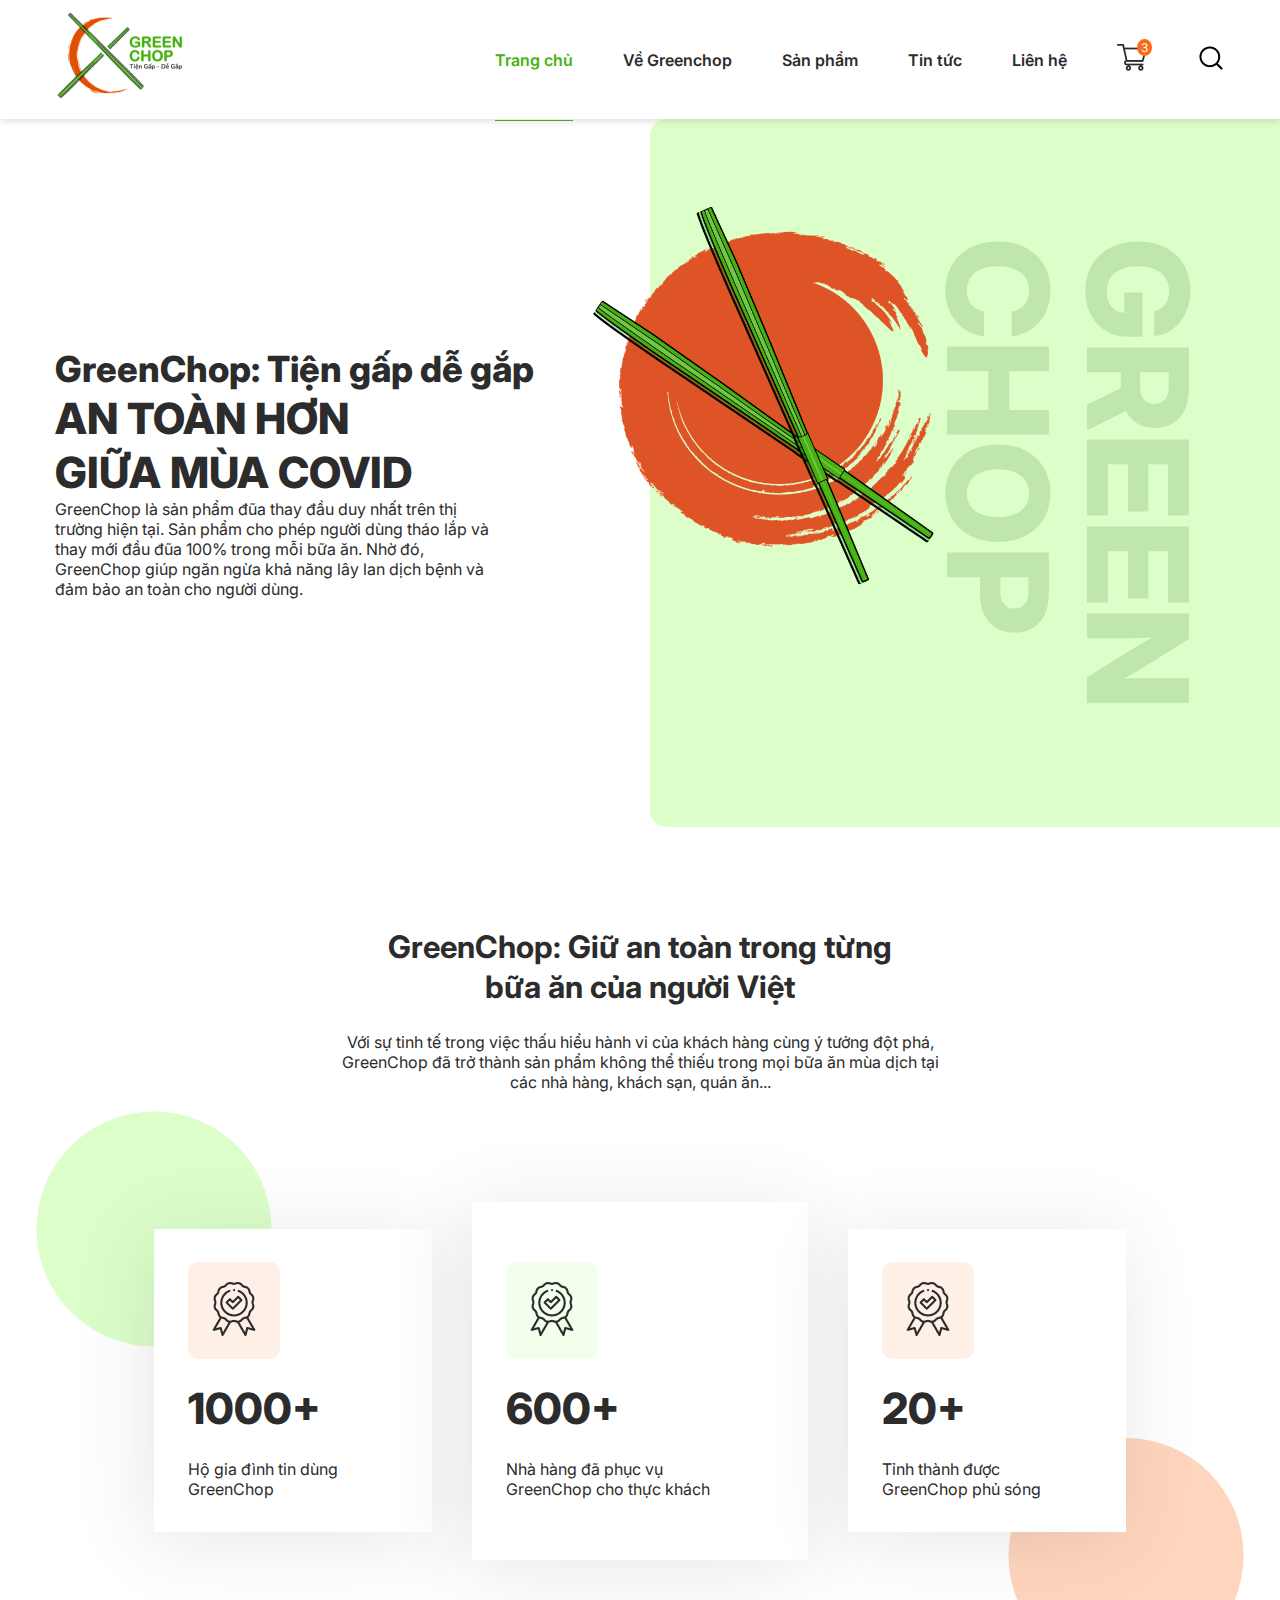
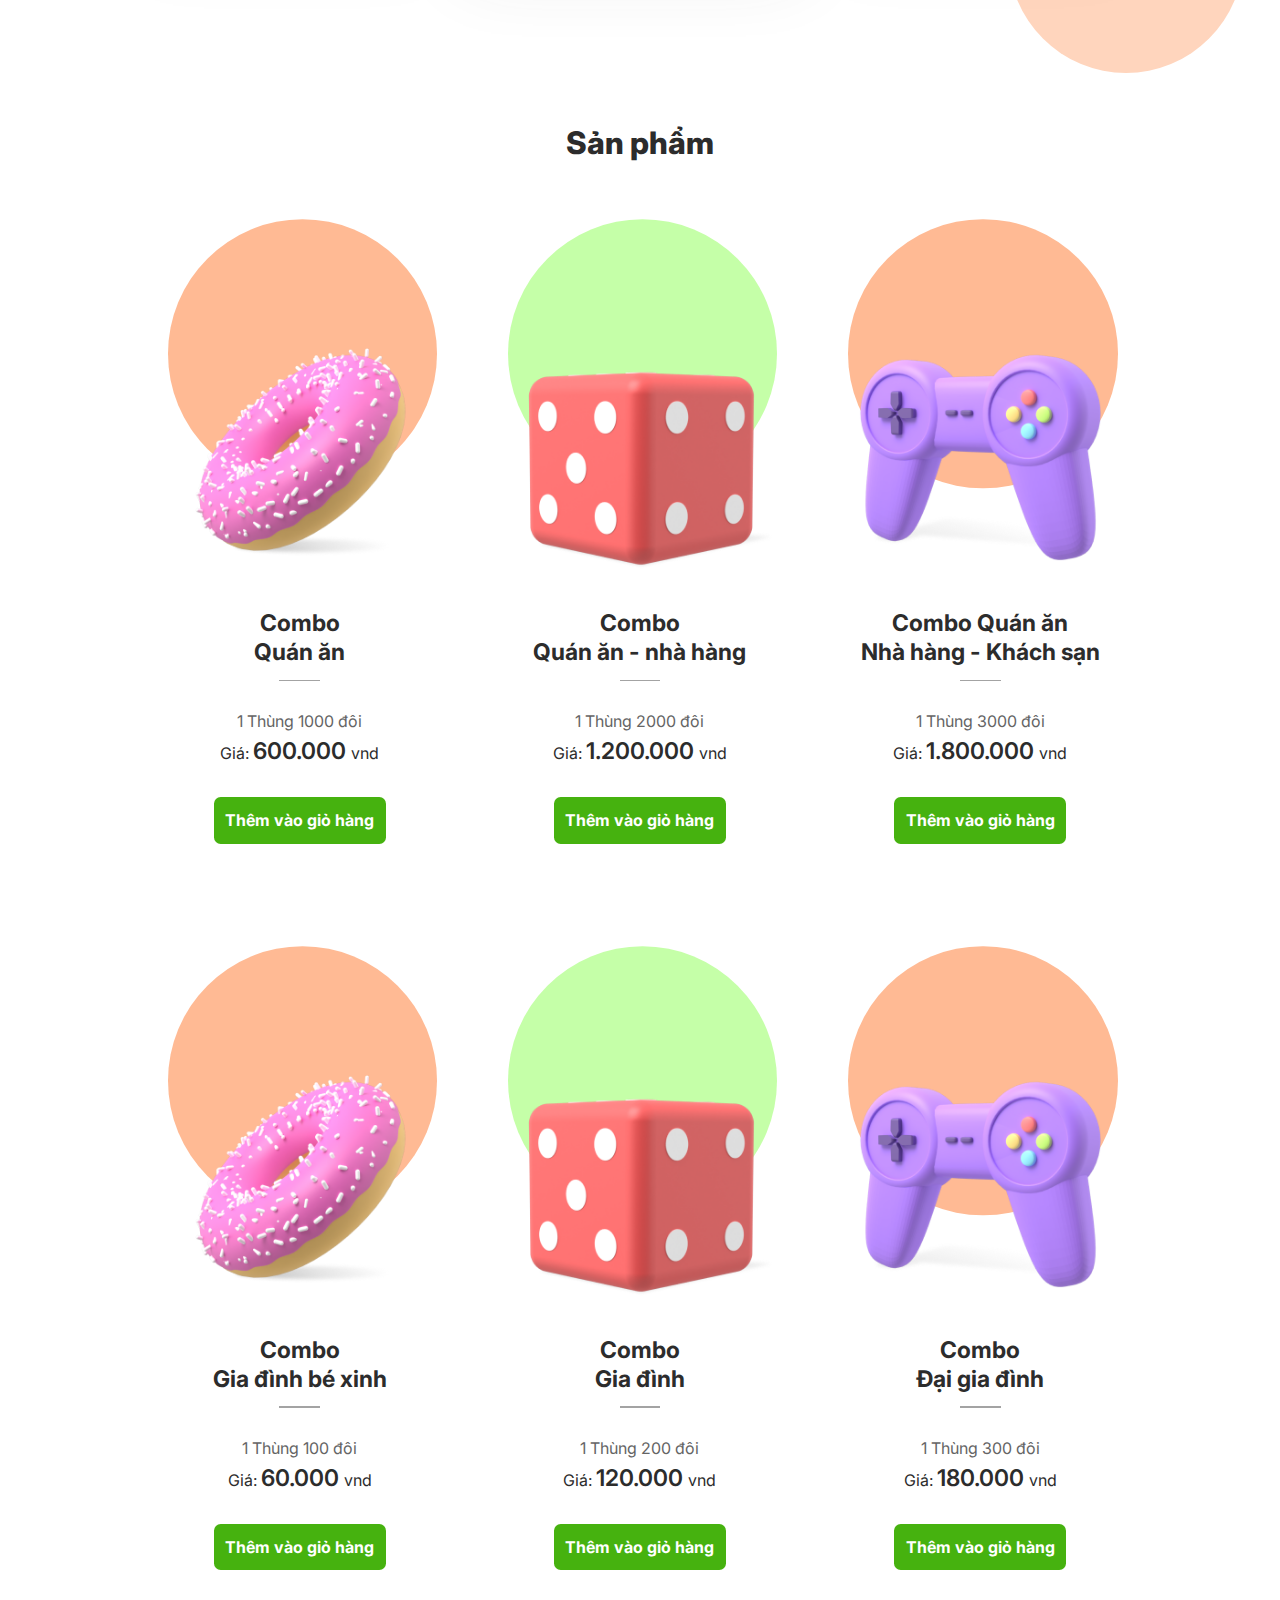
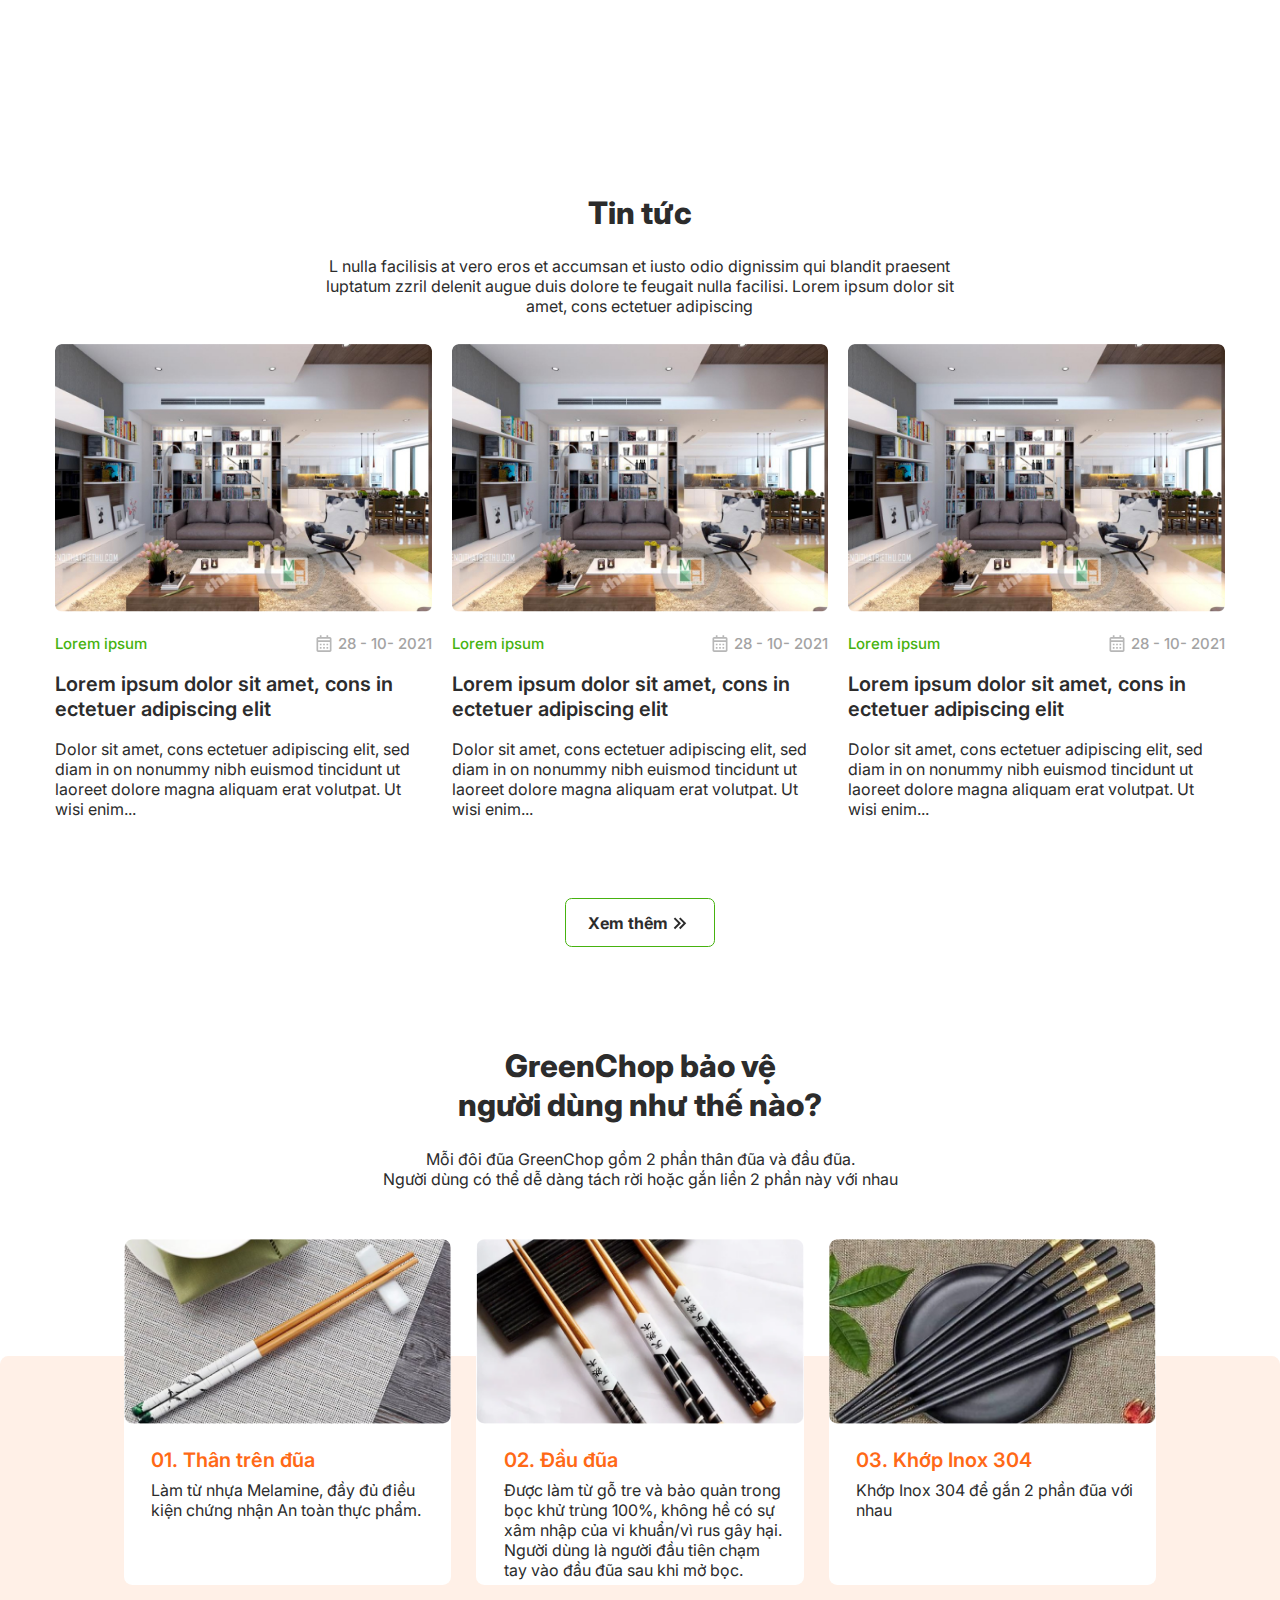
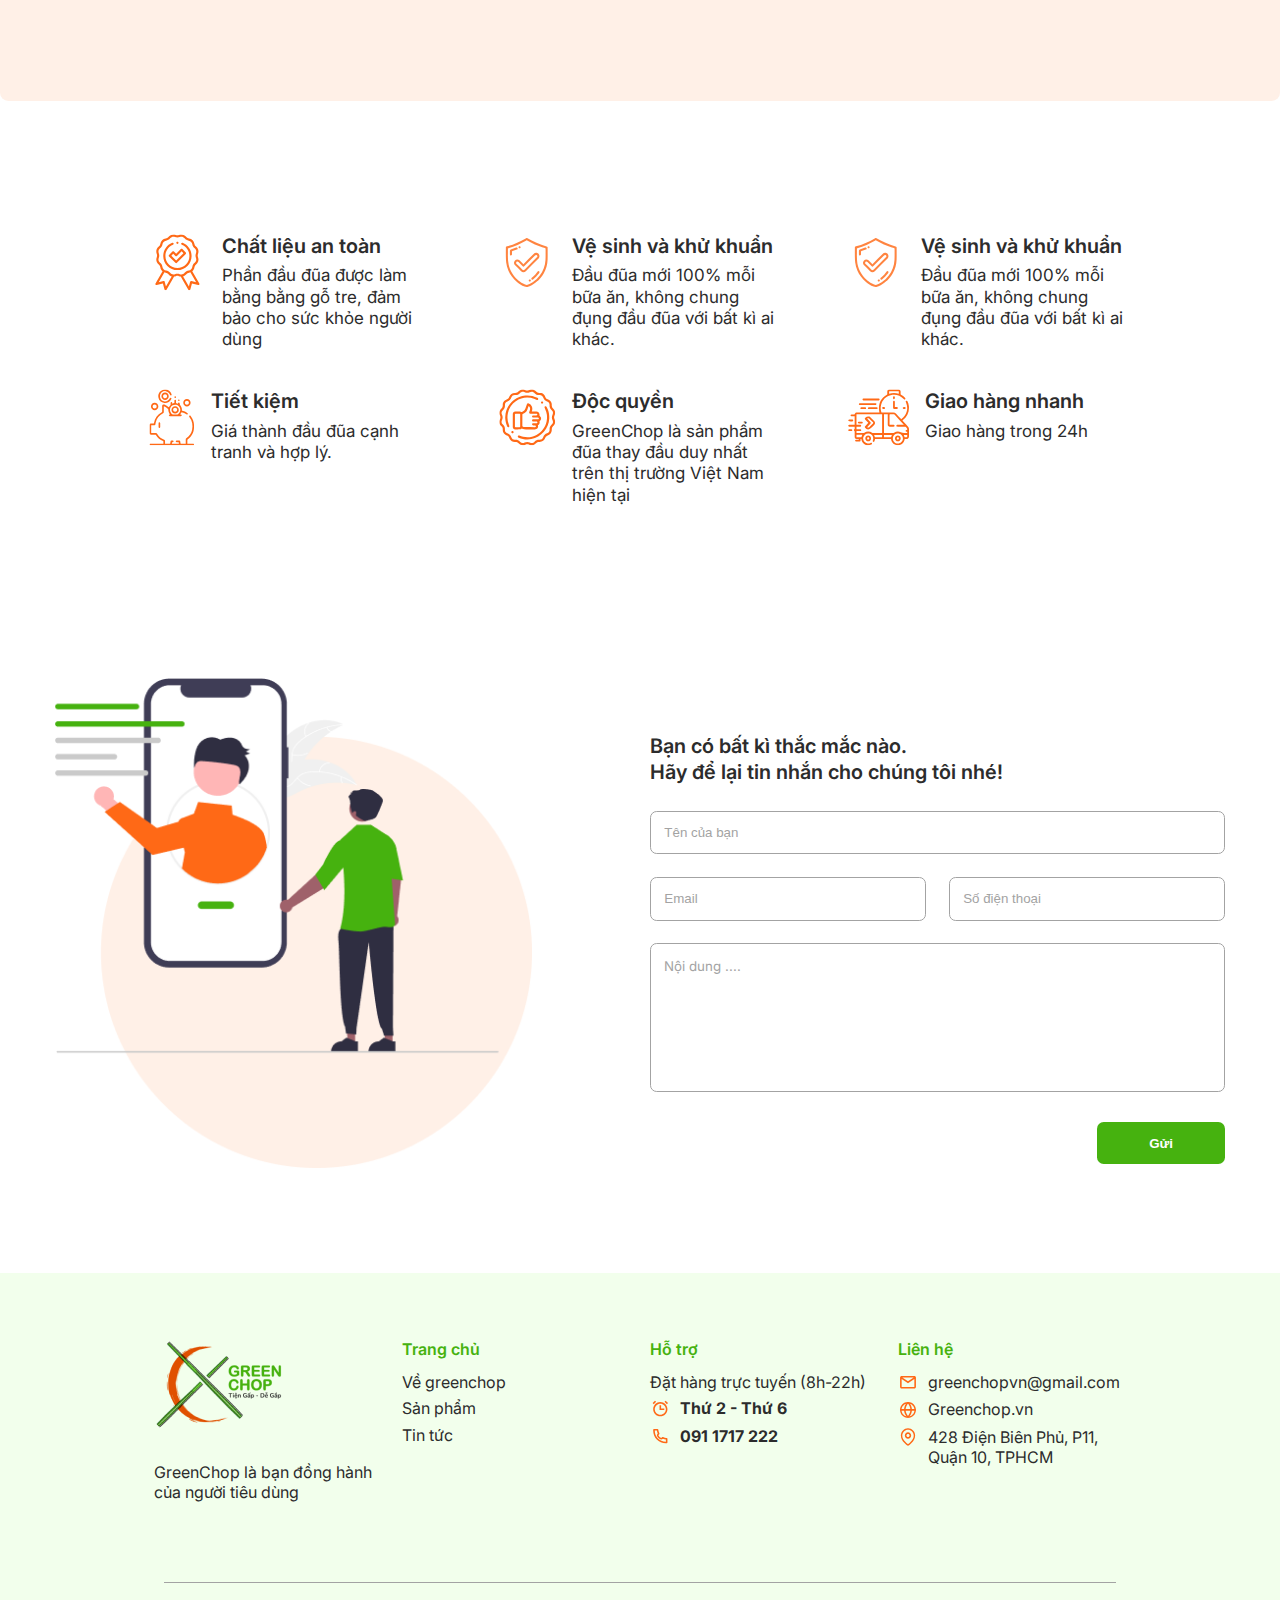
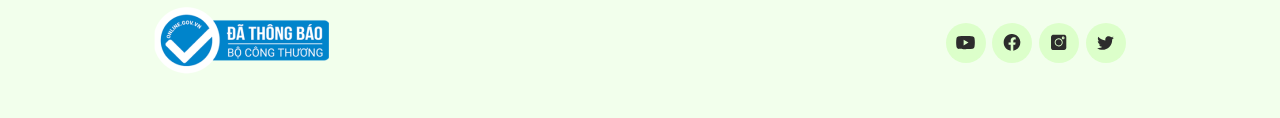
==== commit f26caa45: "up" ====
--- a/du_an_HTML/index.html
+++ b/du_an_HTML/index.html
@@ -68,6 +68,949 @@
     </header>
     <!-- end header -->
 
+    <div class="home">
+      <section class="hero">
+        <div class="container">
+          <div class="row align-items-center">
+            <div class="col-12 col-lg-6">
+              <div class="hero-text">
+                <h1>GreenChop: Tiện gấp dễ gắp</h1>
+                <h2>
+                  AN TOÀN HƠN <br />
+                  GIỮA MÙA COVID
+                </h2>
+                <p>
+                  GreenChop là sản phẩm đũa thay đầu duy nhất trên thị trường
+                  hiện tại. Sản phẩm cho phép người dùng tháo lắp và thay mới
+                  đầu đũa 100% trong mỗi bữa ăn. Nhờ đó, GreenChop giúp ngăn
+                  ngừa khả năng lây lan dịch bệnh và đảm bảo an toàn cho người
+                  dùng.
+                </p>
+              </div>
+              <!-- end hero-text -->
+            </div>
+            <div class="col-12 col-lg-6">
+              <div class="hero-image">
+                <img src="images/hero-img.png" alt="" />
+                <span>GREEN<br />CHOP</span>
+              </div>
+              <!-- end hero-image -->
+            </div>
+          </div>
+        </div>
+      </section>
+      <!-- end hero -->
+
+      <section class="counter">
+        <div class="container">
+          <div class="counter-heading">
+            <h2>
+              GreenChop: Giữ an toàn trong từng <br />
+              bữa ăn của người Việt
+            </h2>
+            <p>
+              Với sự tinh tế trong việc thấu hiểu hành vi của khách hàng cùng ý
+              tưởng đột phá, GreenChop đã trở thành sản phẩm không thể thiếu
+              trong mọi bữa ăn mùa dịch tại các nhà hàng, khách sạn, quán ăn...
+            </p>
+          </div>
+          <!-- end counter-heading -->
+          <div class="counter-list">
+            <div class="row justify-content-center align-items-center">
+              <div class="col-12 col-lg-3">
+                <div class="counter-item">
+                  <span class="counter-icon">
+                    <img src="images/icons/quality-icon.png" alt="" />
+                  </span>
+                  <!-- end counter-icon -->
+                  <span class="counter-number">1000+</span>
+                  <span class="counter-desc"
+                    >Hộ gia đình tin dùng <br />
+                    GreenChop
+                  </span>
+                </div>
+                <!-- end counter-item -->
+              </div>
+
+              <div class="col-12 col-lg-4">
+                <div class="counter-item">
+                  <div class="counter-icon">
+                    <img src="images/icons/quality-icon.png" alt="" />
+                  </div>
+                  <!-- end counter-icon -->
+                  <span class="counter-number">600+</span>
+                  <span class="counter-desc"
+                    >Nhà hàng đã phục vụ <br />
+                    GreenChop cho thực khách
+                  </span>
+                </div>
+                <!-- end counter-item -->
+              </div>
+
+              <div class="col-12 col-lg-3">
+                <div class="counter-item">
+                  <div class="counter-icon">
+                    <img src="images/icons/quality-icon.png" alt="" />
+                  </div>
+                  <!-- end counter-icon -->
+                  <span class="counter-number">20+</span>
+                  <span class="counter-desc"
+                    >Tỉnh thành được <br />
+                    GreenChop phủ sóng
+                  </span>
+                </div>
+                <!-- end counter-item -->
+              </div>
+            </div>
+          </div>
+          <!-- end counter-list -->
+        </div>
+      </section>
+      <!-- end counter -->
+
+      <section class="products">
+        <div class="container">
+          <h2>Sản phẩm</h2>
+          <div class="products-list">
+            <div class="row">
+              <div class="col-6 col-lg-4">
+                <div class="product-item">
+                  <div class="image">
+                    <a href="#">
+                      <img src="images/products/product-01.png" alt="" />
+                    </a>
+                  </div>
+                  <!-- end image -->
+                  <h3 class="name">
+                    <a href="#">Combo <br />Quán ăn</a>
+                  </h3>
+                  <p class="quantity">1 Thùng 1000 đôi</p>
+                  <p class="price">Giá: <span> 600.000 </span> vnd</p>
+                  <div class="add-to-cart">
+                    <a href="#" class="btn btn-primary">Thêm vào giỏ hàng</a>
+                  </div>
+                </div>
+                <!-- end product-item -->
+              </div>
+              <!-- end col -->
+
+              <div class="col-6 col-lg-4">
+                <div class="product-item">
+                  <div class="image">
+                    <a href="#">
+                      <img src="images/products/product-02.png" alt="" />
+                    </a>
+                  </div>
+                  <!-- end image -->
+                  <h3 class="name">
+                    <a href="#">Combo <br />Quán ăn - nhà hàng</a>
+                  </h3>
+                  <p class="quantity">1 Thùng 2000 đôi</p>
+                  <p class="price">Giá: <span> 1.200.000 </span> vnd</p>
+                  <div class="add-to-cart">
+                    <a href="#" class="btn btn-primary">Thêm vào giỏ hàng</a>
+                  </div>
+                </div>
+                <!-- end product-item -->
+              </div>
+              <!-- end col -->
+
+              <div class="col-6 col-lg-4">
+                <div class="product-item">
+                  <div class="image">
+                    <a href="#">
+                      <img src="images/products/product-03.png" alt="" />
+                    </a>
+                  </div>
+                  <!-- end image -->
+                  <h3 class="name">
+                    <a href="#">Combo Quán ăn <br />Nhà hàng - Khách sạn</a>
+                  </h3>
+                  <p class="quantity">1 Thùng 3000 đôi</p>
+                  <p class="price">Giá: <span> 1.800.000 </span> vnd</p>
+                  <div class="add-to-cart">
+                    <a href="#" class="btn btn-primary">Thêm vào giỏ hàng</a>
+                  </div>
+                </div>
+                <!-- end product-item -->
+              </div>
+              <!-- end col -->
+
+              <div class="col-6 col-lg-4">
+                <div class="product-item">
+                  <div class="image">
+                    <a href="#">
+                      <img src="images/products/product-01.png" alt="" />
+                    </a>
+                  </div>
+                  <!-- end image -->
+                  <h3 class="name">
+                    <a href="#">Combo <br />Gia đình bé xinh</a>
+                  </h3>
+                  <p class="quantity">1 Thùng 100 đôi</p>
+                  <p class="price">Giá: <span> 60.000 </span> vnd</p>
+                  <div class="add-to-cart">
+                    <a href="#" class="btn btn-primary">Thêm vào giỏ hàng</a>
+                  </div>
+                </div>
+                <!-- end product-item -->
+              </div>
+              <!-- end col -->
+
+              <div class="col-6 col-lg-4">
+                <div class="product-item">
+                  <div class="image">
+                    <a href="#">
+                      <img src="images/products/product-02.png" alt="" />
+                    </a>
+                  </div>
+                  <!-- end image -->
+                  <h3 class="name">
+                    <a href="#">Combo <br />Gia đình</a>
+                  </h3>
+                  <p class="quantity">1 Thùng 200 đôi</p>
+                  <p class="price">Giá: <span> 120.000 </span> vnd</p>
+                  <div class="add-to-cart">
+                    <a href="#" class="btn btn-primary">Thêm vào giỏ hàng</a>
+                  </div>
+                </div>
+                <!-- end product-item -->
+              </div>
+              <!-- end col -->
+
+              <div class="col-6 col-lg-4">
+                <div class="product-item">
+                  <div class="image">
+                    <a href="#">
+                      <img src="images/products/product-03.png" alt="" />
+                    </a>
+                  </div>
+                  <!-- end image -->
+                  <h3 class="name">
+                    <a href="#">Combo <br />Đại gia đình</a>
+                  </h3>
+                  <p class="quantity">1 Thùng 300 đôi</p>
+                  <p class="price">Giá: <span> 180.000 </span> vnd</p>
+                  <div class="add-to-cart">
+                    <a href="#" class="btn btn-primary">Thêm vào giỏ hàng</a>
+                  </div>
+                </div>
+                <!-- end product-item -->
+              </div>
+              <!-- end col -->
+            </div>
+          </div>
+          <!-- end  products-list-->
+        </div>
+      </section>
+      <!-- end products -->
+
+      <section class="posts">
+        <div class="container">
+          <div class="posts-heading">
+            <h2>Tin tức</h2>
+            <p>
+              L nulla facilisis at vero eros et accumsan et iusto odio dignissim
+              qui blandit praesent luptatum zzril delenit augue duis dolore te
+              feugait nulla facilisi. Lorem ipsum dolor sit amet, cons ectetuer
+              adipiscing
+            </p>
+          </div>
+          <!-- end posts-heading -->
+
+          <div class="posts-list">
+            <div class="row">
+              <div class="col-12 col-sm-6 col-lg-4">
+                <div class="post-item">
+                  <div class="image">
+                    <a href="#">
+                      <img src="images/posts/post-1.jpg" alt="" />
+                    </a>
+                  </div>
+                  <!-- end images -->
+                  <ul class="meta">
+                    <li>
+                      <a href="#">Lorem ipsum</a>
+                    </li>
+                    <li>
+                      <a href="#"
+                        ><svg
+                          xmlns="http://www.w3.org/2000/svg"
+                          width="20"
+                          height="21"
+                          viewBox="0 0 20 21"
+                          fill="none"
+                        >
+                          <path
+                            d="M15.8333 18.9836H4.16667C3.24619 18.9836 2.5 18.2374 2.5 17.3169V5.65023C2.5 4.72975 3.24619 3.98356 4.16667 3.98356H5.83333V2.31689H7.5V3.98356H12.5V2.31689H14.1667V3.98356H15.8333C16.7538 3.98356 17.5 4.72975 17.5 5.65023V17.3169C17.5 18.2374 16.7538 18.9836 15.8333 18.9836ZM4.16667 8.98356V17.3169H15.8333V8.98356H4.16667ZM4.16667 5.65023V7.31689H15.8333V5.65023H4.16667ZM14.1667 15.6502H12.5V13.9836H14.1667V15.6502ZM10.8333 15.6502H9.16667V13.9836H10.8333V15.6502ZM7.5 15.6502H5.83333V13.9836H7.5V15.6502ZM14.1667 12.3169H12.5V10.6502H14.1667V12.3169ZM10.8333 12.3169H9.16667V10.6502H10.8333V12.3169ZM7.5 12.3169H5.83333V10.6502H7.5V12.3169Z"
+                            fill="#B7B7B7"
+                          />
+                        </svg>
+                        <span> 28 - 10- 2021</span></a
+                      >
+                    </li>
+                  </ul>
+                  <!-- end meta -->
+                  <h3 class="title">
+                    <a href="#"
+                      >Lorem ipsum dolor sit amet, cons in ectetuer adipiscing
+                      elit</a
+                    >
+                  </h3>
+                  <p>
+                    Dolor sit amet, cons ectetuer adipiscing elit, sed diam in
+                    on nonummy nibh euismod tincidunt ut laoreet dolore magna
+                    aliquam erat volutpat. Ut wisi enim...
+                  </p>
+                </div>
+                <!-- end post-item -->
+              </div>
+              <!-- end col -->
+
+              <div class="col-12 col-sm-6 col-lg-4">
+                <div class="post-item">
+                  <div class="image">
+                    <a href="#">
+                      <img src="images/posts/post-1.jpg" alt="" />
+                    </a>
+                  </div>
+                  <!-- end images -->
+                  <ul class="meta">
+                    <li>
+                      <a href="#">Lorem ipsum</a>
+                    </li>
+                    <li>
+                      <a href="#"
+                        ><svg
+                          xmlns="http://www.w3.org/2000/svg"
+                          width="20"
+                          height="21"
+                          viewBox="0 0 20 21"
+                          fill="none"
+                        >
+                          <path
+                            d="M15.8333 18.9836H4.16667C3.24619 18.9836 2.5 18.2374 2.5 17.3169V5.65023C2.5 4.72975 3.24619 3.98356 4.16667 3.98356H5.83333V2.31689H7.5V3.98356H12.5V2.31689H14.1667V3.98356H15.8333C16.7538 3.98356 17.5 4.72975 17.5 5.65023V17.3169C17.5 18.2374 16.7538 18.9836 15.8333 18.9836ZM4.16667 8.98356V17.3169H15.8333V8.98356H4.16667ZM4.16667 5.65023V7.31689H15.8333V5.65023H4.16667ZM14.1667 15.6502H12.5V13.9836H14.1667V15.6502ZM10.8333 15.6502H9.16667V13.9836H10.8333V15.6502ZM7.5 15.6502H5.83333V13.9836H7.5V15.6502ZM14.1667 12.3169H12.5V10.6502H14.1667V12.3169ZM10.8333 12.3169H9.16667V10.6502H10.8333V12.3169ZM7.5 12.3169H5.83333V10.6502H7.5V12.3169Z"
+                            fill="#B7B7B7"
+                          />
+                        </svg>
+                        <span>28 - 10- 2021</span></a
+                      >
+                    </li>
+                  </ul>
+                  <!-- end meta -->
+                  <h3 class="title">
+                    <a href="#"
+                      >Lorem ipsum dolor sit amet, cons in ectetuer adipiscing
+                      elit</a
+                    >
+                  </h3>
+                  <p>
+                    Dolor sit amet, cons ectetuer adipiscing elit, sed diam in
+                    on nonummy nibh euismod tincidunt ut laoreet dolore magna
+                    aliquam erat volutpat. Ut wisi enim...
+                  </p>
+                </div>
+                <!-- end post-item -->
+              </div>
+              <!-- end col -->
+
+              <div class="col-12 col-sm-6 col-lg-4">
+                <div class="post-item">
+                  <div class="image">
+                    <a href="#">
+                      <img src="images/posts/post-1.jpg" alt="" />
+                    </a>
+                  </div>
+                  <!-- end images -->
+                  <ul class="meta">
+                    <li>
+                      <a href="#">Lorem ipsum</a>
+                    </li>
+                    <li>
+                      <a href="#"
+                        ><svg
+                          xmlns="http://www.w3.org/2000/svg"
+                          width="20"
+                          height="21"
+                          viewBox="0 0 20 21"
+                          fill="none"
+                        >
+                          <path
+                            d="M15.8333 18.9836H4.16667C3.24619 18.9836 2.5 18.2374 2.5 17.3169V5.65023C2.5 4.72975 3.24619 3.98356 4.16667 3.98356H5.83333V2.31689H7.5V3.98356H12.5V2.31689H14.1667V3.98356H15.8333C16.7538 3.98356 17.5 4.72975 17.5 5.65023V17.3169C17.5 18.2374 16.7538 18.9836 15.8333 18.9836ZM4.16667 8.98356V17.3169H15.8333V8.98356H4.16667ZM4.16667 5.65023V7.31689H15.8333V5.65023H4.16667ZM14.1667 15.6502H12.5V13.9836H14.1667V15.6502ZM10.8333 15.6502H9.16667V13.9836H10.8333V15.6502ZM7.5 15.6502H5.83333V13.9836H7.5V15.6502ZM14.1667 12.3169H12.5V10.6502H14.1667V12.3169ZM10.8333 12.3169H9.16667V10.6502H10.8333V12.3169ZM7.5 12.3169H5.83333V10.6502H7.5V12.3169Z"
+                            fill="#B7B7B7"
+                          />
+                        </svg>
+                        <span>28 - 10- 2021</span></a
+                      >
+                    </li>
+                  </ul>
+                  <!-- end meta -->
+                  <h3 class="title">
+                    <a href="#"
+                      >Lorem ipsum dolor sit amet, cons in ectetuer adipiscing
+                      elit</a
+                    >
+                  </h3>
+                  <p>
+                    Dolor sit amet, cons ectetuer adipiscing elit, sed diam in
+                    on nonummy nibh euismod tincidunt ut laoreet dolore magna
+                    aliquam erat volutpat. Ut wisi enim...
+                  </p>
+                </div>
+                <!-- end post-item -->
+              </div>
+              <!-- end col -->
+            </div>
+          </div>
+          <!-- end posts-list -->
+
+          <div class="posts-more">
+            <a href="#" class="btn btn-outline-primary"
+              ><span>Xem thêm</span>
+              <svg
+                xmlns="http://www.w3.org/2000/svg"
+                width="24"
+                height="24"
+                viewBox="0 0 24 24"
+                fill="none"
+              >
+                <path
+                  d="M12.4025 18.1597L11.0268 16.786L15.499 12.3138L11.0268 7.84155L12.4025 6.47363L18.2456 12.3167L12.4035 18.1597H12.4025ZM7.1282 18.1597L5.75348 16.786L10.2257 12.3138L5.75348 7.84836L7.1282 6.47363L12.9722 12.3167L7.12917 18.1597H7.1282Z"
+                  fill="#2C2C2C"
+                />
+              </svg>
+            </a>
+          </div>
+        </div>
+      </section>
+      <!-- end posts -->
+
+      <section class="feature">
+        <div class="container">
+          <div class="feature-heading">
+            <h2>
+              GreenChop bảo vệ <br />
+              người dùng như thế nào?
+            </h2>
+            <p>
+              Mỗi đôi đũa GreenChop gồm 2 phần thân đũa và đầu đũa. <br />
+              Người dùng có thể dễ dàng tách rời hoặc gắn liền 2 phần này với
+              nhau
+            </p>
+          </div>
+          <!-- end feature-heading -->
+
+          <div class="feature-list">
+            <div class="feature-item">
+              <div class="image">
+                <img src="images/features/feature-01.png" alt="" />
+              </div>
+              <!-- end image -->
+              <div class="info">
+                <h3>01. Thân trên đũa</h3>
+                <p>
+                  Làm từ nhựa Melamine, đầy đủ điều kiện chứng nhận An toàn thực
+                  phẩm.
+                </p>
+              </div>
+              <!-- end info -->
+            </div>
+            <!-- end feature-item -->
+
+            <div class="feature-item">
+              <div class="image">
+                <img src="images/features/feature-02.png" alt="" />
+              </div>
+              <!-- end image -->
+              <div class="info">
+                <h3>02. Đầu đũa</h3>
+                <p>
+                  Được làm từ gỗ tre và bảo quản trong bọc khử trùng 100%, không
+                  hề có sự xâm nhập của vi khuẩn/vì rus gây hại. Người dùng là
+                  người đầu tiên chạm tay vào đầu đũa sau khi mở bọc.
+                </p>
+              </div>
+              <!-- end info -->
+            </div>
+            <!-- end feature-item  -->
+
+            <div class="feature-item">
+              <div class="image">
+                <img src="images/features/feature-03.png" alt="" />
+              </div>
+              <!-- end image -->
+              <div class="info">
+                <h3>03. Khớp Inox 304</h3>
+                <p>Khớp Inox 304 để gắn 2 phần đũa với nhau</p>
+              </div>
+              <!-- end info -->
+            </div>
+            <!-- end feature-item  -->
+          </div>
+          <!-- end feature-list -->
+        </div>
+      </section>
+      <!-- end features -->
+
+      <section class="quality">
+        <div class="container">
+          <div class="quality-list">
+            <div class="row">
+              <div class="col-12 col-md-6 col-xl-4">
+                <div class="quality-item">
+                  <div class="image">
+                    <svg
+                      xmlns="http://www.w3.org/2000/svg"
+                      width="57"
+                      height="57"
+                      viewBox="0 0 57 57"
+                      fill="none"
+                    >
+                      <g clip-path="url(#clip0_73_475)">
+                        <path
+                          d="M50.3187 49.4431L43.2555 37.2094C44.427 36.2229 45.2366 34.8199 45.4529 33.23C45.5998 32.149 46.1558 31.1858 47.0185 30.518C49.2549 28.7869 50.0688 25.7497 48.9977 23.1322C48.5844 22.1224 48.5844 21.0103 48.9977 20.0007C50.0688 17.3831 49.2549 14.346 47.0185 12.6148C46.1558 11.947 45.5997 10.9838 45.4529 9.90277C45.0717 7.10043 42.8483 4.87701 40.0459 4.49604C38.965 4.34902 38.0018 3.793 37.3341 2.93029C35.6028 0.693776 32.566 -0.119966 29.9482 0.951172C28.9384 1.36442 27.8263 1.36442 26.8167 0.951172C24.1993 -0.120075 21.162 0.693776 19.4308 2.93029C18.763 3.793 17.7998 4.34902 16.7188 4.49604C13.9163 4.87711 11.693 7.10043 11.3121 9.90288C11.165 10.9839 10.609 11.9471 9.7463 12.6149C7.50979 14.3461 6.69605 17.3833 7.76718 20.0008C8.18044 21.0104 8.18044 22.1226 7.76718 23.1323C6.69594 25.7497 7.50979 28.7869 9.7463 30.5181C10.609 31.1859 11.165 32.1491 11.3121 33.23C11.5311 34.8408 12.3595 36.2595 13.5559 37.2477L6.51478 49.4431C6.29425 49.8252 6.32544 50.3025 6.59407 50.6524C6.86259 51.0023 7.31532 51.1561 7.74166 51.042L13.8789 49.3975L15.5163 55.5083C15.6305 55.9344 15.9901 56.2497 16.4275 56.3073C16.4752 56.3137 16.5229 56.3167 16.5701 56.3167C16.956 56.3167 17.3179 56.1117 17.5143 55.7714L25.1121 42.6118C25.6882 42.5497 26.2618 42.4087 26.8166 42.1816C27.8263 41.7684 28.9385 41.7684 29.9481 42.1816C30.5264 42.4184 31.1254 42.5627 31.7263 42.6203L39.319 55.7714C39.5156 56.1118 39.8773 56.3167 40.2632 56.3167C40.3105 56.3167 40.3581 56.3137 40.406 56.3073C40.8433 56.2497 41.2029 55.9344 41.3171 55.5083L42.9546 49.3975L49.0919 51.042C49.5177 51.1561 49.9708 51.0025 50.2394 50.6524C50.5079 50.3025 50.5392 49.8252 50.3187 49.4431ZM16.9417 52.4005L15.7035 47.7795C15.6286 47.5 15.4459 47.2618 15.1953 47.1172C14.9448 46.9726 14.6473 46.9334 14.3678 47.0083L9.72034 48.2535L15.451 38.3277C15.8562 38.4726 16.2803 38.5772 16.7187 38.6369C17.7997 38.7839 18.7629 39.3399 19.4307 40.2026C20.2783 41.2976 21.4391 42.0507 22.7102 42.4093L16.9417 52.4005ZM25.9903 40.1629C24.277 40.8642 22.2889 40.3314 21.1556 38.8676C20.1354 37.5496 18.664 36.7 17.0125 36.4755C15.1781 36.2261 13.7226 34.7707 13.4733 32.9362C13.2487 31.2847 12.3992 29.8134 11.0813 28.7931C9.61727 27.6599 9.08459 25.6718 9.78578 23.9584C10.4172 22.4159 10.4172 20.717 9.78578 19.1745C9.08459 17.4612 9.61727 15.473 11.0813 14.3398C12.3992 13.3196 13.2487 11.8483 13.4733 10.1967C13.7227 8.36232 15.1781 6.90683 17.0125 6.6574C18.664 6.43294 20.1354 5.58343 21.1556 4.26547C21.9548 3.23294 23.1789 2.66373 24.4323 2.66373C24.9561 2.66373 25.4852 2.76331 25.9902 2.96999C27.5328 3.60126 29.2318 3.60126 30.7742 2.96999C32.4874 2.26869 34.4757 2.80148 35.6089 4.26547C36.6291 5.58343 38.1004 6.43294 39.7518 6.6574C41.5862 6.90683 43.0417 8.36221 43.2911 10.1967C43.5157 11.8483 44.3652 13.3196 45.6831 14.3398C47.1471 15.473 47.6798 17.4611 46.9786 19.1745C46.3473 20.717 46.3473 22.4159 46.9786 23.9584C47.6798 25.6718 47.147 27.6599 45.6831 28.7931C44.3652 29.8133 43.5157 31.2846 43.2911 32.9361C43.0417 34.7706 41.5862 36.2261 39.7519 36.4754C38.1003 36.6999 36.629 37.5494 35.6088 38.8675C34.4755 40.3316 32.4874 40.8641 30.7742 40.1628C29.2317 39.5317 27.5329 39.5317 25.9903 40.1629ZM42.4656 47.0083C41.8835 46.8522 41.2858 47.1977 41.1298 47.7795L39.8915 52.4005L34.1132 42.392C35.3612 42.0269 36.4994 41.2806 37.334 40.2026C38.0017 39.3398 38.9649 38.7838 40.0458 38.6369C40.5047 38.5745 40.9477 38.4618 41.3699 38.3062L47.1129 48.2535L42.4656 47.0083Z"
+                          fill="#FF6916"
+                        />
+                        <path
+                          d="M23.426 17.5321L20.0326 20.9253C19.8281 21.1298 19.7131 21.4073 19.7131 21.6965C19.7131 21.9858 19.8281 22.2632 20.0326 22.4677L26.3969 28.8322C26.6014 29.0367 26.8789 29.1516 27.1681 29.1516C27.4574 29.1516 27.7348 29.0367 27.9393 28.8322L36.801 19.9706C37.2269 19.5447 37.2269 18.8541 36.801 18.4282L33.4077 15.0348C33.2031 14.8303 32.9257 14.7153 32.6365 14.7153C32.3472 14.7153 32.0698 14.8303 31.8653 15.0348L27.1682 19.7319L24.9686 17.5322C24.7641 17.3277 24.4866 17.2127 24.1974 17.2127C23.9079 17.2126 23.6305 17.3276 23.426 17.5321ZM26.3968 22.0456C26.6013 22.2501 26.8788 22.365 27.168 22.365C27.4573 22.365 27.7347 22.2501 27.9392 22.0456L32.6363 17.3484L34.4872 19.1994L27.168 26.5186L22.3462 21.6967L24.1972 19.8458L26.3968 22.0456Z"
+                          fill="#FF6916"
+                        />
+                        <path
+                          d="M42.5953 21.9334C42.5953 19.0361 41.727 16.2497 40.0845 13.8754C38.4804 11.5569 36.2523 9.78407 33.6411 8.74859C33.0809 8.52664 32.4472 8.80051 32.2252 9.36045C32.0031 9.9204 32.2771 10.5543 32.8369 10.7764C37.4398 12.6016 40.4141 16.981 40.4141 21.9334C40.4141 28.5487 35.0321 33.9306 28.4168 33.9306C21.8015 33.9306 16.4195 28.5487 16.4195 21.9334C16.4195 16.9809 19.3937 12.6015 23.9967 10.7762C24.5566 10.5542 24.8306 9.92029 24.6085 9.36035C24.3865 8.8004 23.7525 8.52643 23.1926 8.74848C20.5813 9.78407 18.3531 11.5568 16.7491 13.8752C15.1065 16.2496 14.2382 19.036 14.2382 21.9333C14.2382 29.7513 20.5987 36.1119 28.4168 36.1119C36.2349 36.112 42.5953 29.7514 42.5953 21.9334Z"
+                          fill="#FF6916"
+                        />
+                        <path
+                          d="M28.4166 9.93572C28.7035 9.93572 28.9849 9.82011 29.1876 9.61615C29.3905 9.41329 29.5073 9.13299 29.5073 8.84506C29.5073 8.55821 29.3906 8.27682 29.1876 8.07396C28.9849 7.8711 28.7035 7.75439 28.4166 7.75439C28.1298 7.75439 27.8484 7.8711 27.6456 8.07396C27.4427 8.27682 27.326 8.55821 27.326 8.84506C27.326 9.13299 27.4427 9.41329 27.6456 9.61615C27.8484 9.82011 28.1298 9.93572 28.4166 9.93572Z"
+                          fill="#FF6916"
+                        />
+                      </g>
+                      <defs>
+                        <clipPath id="clip0_73_475">
+                          <rect
+                            width="55.8333"
+                            height="55.8333"
+                            fill="white"
+                            transform="translate(0.500031 0.483398)"
+                          />
+                        </clipPath>
+                      </defs>
+                    </svg>
+                  </div>
+                  <!-- end image -->
+
+                  <div class="info">
+                    <h3>Chất liệu an toàn</h3>
+                    <p>
+                      Phần đầu đũa được làm bằng bằng gỗ tre, đảm bảo cho sức
+                      khỏe người dùng
+                    </p>
+                  </div>
+                  <!-- end info -->
+                </div>
+                <!-- end quality-item -->
+              </div>
+              <!-- end col -->
+              <div class="col-12 col-md-6 col-xl-4">
+                <div class="quality-item">
+                  <div class="image">
+                    <svg
+                      xmlns="http://www.w3.org/2000/svg"
+                      width="57"
+                      height="57"
+                      viewBox="0 0 57 57"
+                      fill="none"
+                    >
+                      <path
+                        d="M28.0429 4.03394C34.1962 7.63929 40.6822 10.4658 47.5577 12.3845C48.4577 12.6347 48.6589 12.9132 48.6563 13.8519C48.646 17.808 48.7156 21.7667 48.5918 25.7176C48.4422 30.4861 47.1657 34.9812 44.824 39.1513C41.9279 44.3118 37.8377 48.2936 32.7082 51.2104C31.3259 51.997 29.8894 52.6881 28.2982 52.9744C27.3053 53.1523 26.4053 52.8326 25.5155 52.4896C22.5987 51.3626 20.0327 49.6476 17.6704 47.6308C14.0522 44.5413 11.2411 40.8379 9.35075 36.4537C8.2676 33.9419 7.48618 31.3371 7.19218 28.6164C6.99618 26.7801 6.89818 24.9311 6.86724 23.0845C6.81566 20.0233 6.85176 16.9596 6.85176 13.8984C6.85176 12.8977 7.03745 12.6424 8.00197 12.3742C14.5834 10.5432 20.8219 7.89718 26.7225 4.45946C26.97 4.31504 27.2176 4.17836 27.4678 4.03651C27.6586 4.03394 27.8495 4.03394 28.0429 4.03394ZM8.92007 20.3947C8.89944 20.3947 8.87623 20.3973 8.8556 20.3973C8.93039 22.5481 8.94586 24.7015 9.09028 26.8472C9.33012 30.3958 10.3024 33.7613 11.8755 36.9515C13.6344 40.5233 16.0844 43.5561 19.1043 46.1273C21.2242 47.93 23.5401 49.4413 26.1241 50.5218C27.1402 50.9474 28.1331 51.1021 29.1647 50.6069C29.6083 50.3929 30.0751 50.2278 30.5161 50.0086C34.5005 48.0435 37.8377 45.2737 40.5791 41.7921C44.2025 37.1862 46.196 31.9225 46.4874 26.089C46.6783 22.2696 46.5648 18.4373 46.5983 14.6102C46.6009 14.3548 46.5055 14.2439 46.2708 14.1769C45.4765 13.9474 44.6847 13.7127 43.8982 13.4574C38.4179 11.6727 33.1724 9.35686 28.1692 6.49682C27.8959 6.3395 27.6844 6.29824 27.3852 6.47103C21.6832 9.76175 15.6666 12.3252 9.33786 14.1511C8.98712 14.2517 8.90975 14.4167 8.91233 14.7494C8.92781 16.6295 8.92007 18.5121 8.92007 20.3947Z"
+                        fill="#FF8440"
+                      />
+                      <path
+                        d="M24.5486 30.1843C24.6569 30.027 24.7446 29.8465 24.8787 29.7124C28.1101 26.4706 31.3518 23.2392 34.5832 19.9949C35.6199 18.9556 36.8243 18.5636 38.2401 19.0227C40.3961 19.7216 41.2059 22.4449 39.7978 24.2218C39.6405 24.4204 39.4703 24.6138 39.2898 24.7918C35.2202 28.8665 31.1481 32.9386 27.0759 37.0107C25.4151 38.6716 23.4809 38.6742 21.8252 37.0185C19.9168 35.1127 18.0058 33.212 16.1077 31.2984C14.7434 29.9213 14.6326 28.0438 15.8085 26.6434C16.982 25.2431 19.1044 25.0084 20.4661 26.2256C21.6885 27.3191 22.8155 28.5209 23.9786 29.6814C24.123 29.8258 24.2159 30.0218 24.3345 30.1946C24.4041 30.192 24.4763 30.1895 24.5486 30.1843ZM38.4155 22.4449C38.4284 21.5836 38.0519 21.1039 37.4484 20.9491C36.8346 20.7918 36.4168 21.1013 36.0171 21.501C32.4994 25.0239 28.9792 28.5415 25.4589 32.0592C24.6852 32.8329 24.2056 32.8355 23.4396 32.0695C22.1192 30.7517 20.7988 29.4313 19.4784 28.1134C18.7898 27.4248 18.0187 27.3423 17.4616 27.8891C17.0413 28.3017 16.8298 29.1966 17.6473 29.9109C18.0419 30.2565 18.3952 30.6511 18.7692 31.0225C20.3268 32.5801 21.8794 34.1404 23.4422 35.6903C24.0947 36.3376 24.7961 36.3299 25.4538 35.6903C25.6369 35.5124 25.8148 35.3293 25.9953 35.1488C29.9437 31.2004 33.8946 27.2572 37.8327 23.2985C38.1163 23.0123 38.2994 22.6203 38.4155 22.4449Z"
+                        fill="#FF8440"
+                      />
+                      <path
+                        d="M10.9214 18.4993C10.9214 17.9088 10.9162 17.3208 10.9214 16.7302C10.9291 16.0597 11.1587 15.7373 11.7853 15.5155C13.5674 14.8811 15.3469 14.2493 17.1315 13.62C17.8149 13.3802 18.3952 13.5942 18.6144 14.159C18.8439 14.7444 18.5551 15.3092 17.8433 15.5722C16.412 16.1009 14.9832 16.6348 13.5339 17.1093C13.0929 17.2537 12.982 17.4549 13 17.8804C13.0336 18.7082 13.0155 19.5387 13.0078 20.3665C13 21.086 12.5874 21.5451 11.9659 21.5425C11.3676 21.5399 10.9472 21.1015 10.9266 20.4078C10.9059 19.7759 10.9214 19.1389 10.9214 18.4993Z"
+                        fill="#FF8440"
+                      />
+                      <path
+                        d="M39.4755 37.1216C40.2672 37.1216 40.7417 37.9288 40.3523 38.656C40.1511 39.0326 39.8855 39.3781 39.6353 39.7263C38.057 41.9132 36.1667 43.7984 34.0494 45.4593C33.3789 45.9854 32.6026 45.7894 32.3447 45.0415C32.2132 44.6572 32.2957 44.3091 32.5768 44.0305C32.8476 43.7623 33.1442 43.5199 33.4407 43.2775C35.3749 41.6889 37.0513 39.8681 38.4516 37.7895C38.7972 37.2789 39.0551 37.1216 39.4755 37.1216Z"
+                        fill="#FF8440"
+                      />
+                      <path
+                        d="M30.8796 45.3897C31.4366 45.4181 31.8879 45.9235 31.8467 46.4728C31.8054 47.0247 31.2715 47.5018 30.7171 47.4812C30.1446 47.4606 29.719 46.9938 29.7422 46.4135C29.768 45.8126 30.2683 45.3613 30.8796 45.3897Z"
+                        fill="#FF8440"
+                      />
+                      <path
+                        d="M21.6215 13.3053C21.6319 13.865 21.1264 14.3627 20.5461 14.3601C20.0278 14.3575 19.5532 13.8779 19.5378 13.3389C19.5223 12.8102 20.0174 12.3021 20.5668 12.2815C21.1058 12.2634 21.6112 12.7534 21.6215 13.3053Z"
+                        fill="#FF8440"
+                      />
+                    </svg>
+                  </div>
+                  <!-- end image -->
+
+                  <div class="info">
+                    <h3>Vệ sinh và khử khuẩn</h3>
+                    <p>
+                      Đầu đũa mới 100% mỗi bữa ăn, không chung đụng đầu đũa với
+                      bất kì ai khác.
+                    </p>
+                  </div>
+                  <!-- end info -->
+                </div>
+                <!-- end quality-item -->
+              </div>
+              <!-- end col -->
+              <div class="col-12 col-md-6 col-xl-4">
+                <div class="quality-item">
+                  <div class="image">
+                    <svg
+                      xmlns="http://www.w3.org/2000/svg"
+                      width="57"
+                      height="57"
+                      viewBox="0 0 57 57"
+                      fill="none"
+                    >
+                      <path
+                        d="M28.0429 4.03394C34.1962 7.63929 40.6822 10.4658 47.5577 12.3845C48.4577 12.6347 48.6589 12.9132 48.6563 13.8519C48.646 17.808 48.7156 21.7667 48.5918 25.7176C48.4422 30.4861 47.1657 34.9812 44.824 39.1513C41.9279 44.3118 37.8377 48.2936 32.7082 51.2104C31.3259 51.997 29.8894 52.6881 28.2982 52.9744C27.3053 53.1523 26.4053 52.8326 25.5155 52.4896C22.5987 51.3626 20.0327 49.6476 17.6704 47.6308C14.0522 44.5413 11.2411 40.8379 9.35075 36.4537C8.2676 33.9419 7.48618 31.3371 7.19218 28.6164C6.99618 26.7801 6.89818 24.9311 6.86724 23.0845C6.81566 20.0233 6.85176 16.9596 6.85176 13.8984C6.85176 12.8977 7.03745 12.6424 8.00197 12.3742C14.5834 10.5432 20.8219 7.89718 26.7225 4.45946C26.97 4.31504 27.2176 4.17836 27.4678 4.03651C27.6586 4.03394 27.8495 4.03394 28.0429 4.03394ZM8.92007 20.3947C8.89944 20.3947 8.87623 20.3973 8.8556 20.3973C8.93039 22.5481 8.94586 24.7015 9.09028 26.8472C9.33012 30.3958 10.3024 33.7613 11.8755 36.9515C13.6344 40.5233 16.0844 43.5561 19.1043 46.1273C21.2242 47.93 23.5401 49.4413 26.1241 50.5218C27.1402 50.9474 28.1331 51.1021 29.1647 50.6069C29.6083 50.3929 30.0751 50.2278 30.5161 50.0086C34.5005 48.0435 37.8377 45.2737 40.5791 41.7921C44.2025 37.1862 46.196 31.9225 46.4874 26.089C46.6783 22.2696 46.5648 18.4373 46.5983 14.6102C46.6009 14.3548 46.5055 14.2439 46.2708 14.1769C45.4765 13.9474 44.6847 13.7127 43.8982 13.4574C38.4179 11.6727 33.1724 9.35686 28.1692 6.49682C27.8959 6.3395 27.6844 6.29824 27.3852 6.47103C21.6832 9.76175 15.6666 12.3252 9.33786 14.1511C8.98712 14.2517 8.90975 14.4167 8.91233 14.7494C8.92781 16.6295 8.92007 18.5121 8.92007 20.3947Z"
+                        fill="#FF8440"
+                      />
+                      <path
+                        d="M24.5486 30.1843C24.6569 30.027 24.7446 29.8465 24.8787 29.7124C28.1101 26.4706 31.3518 23.2392 34.5832 19.9949C35.6199 18.9556 36.8243 18.5636 38.2401 19.0227C40.3961 19.7216 41.2059 22.4449 39.7978 24.2218C39.6405 24.4204 39.4703 24.6138 39.2898 24.7918C35.2202 28.8665 31.1481 32.9386 27.0759 37.0107C25.4151 38.6716 23.4809 38.6742 21.8252 37.0185C19.9168 35.1127 18.0058 33.212 16.1077 31.2984C14.7434 29.9213 14.6326 28.0438 15.8085 26.6434C16.982 25.2431 19.1044 25.0084 20.4661 26.2256C21.6885 27.3191 22.8155 28.5209 23.9786 29.6814C24.123 29.8258 24.2159 30.0218 24.3345 30.1946C24.4041 30.192 24.4763 30.1895 24.5486 30.1843ZM38.4155 22.4449C38.4284 21.5836 38.0519 21.1039 37.4484 20.9491C36.8346 20.7918 36.4168 21.1013 36.0171 21.501C32.4994 25.0239 28.9792 28.5415 25.4589 32.0592C24.6852 32.8329 24.2056 32.8355 23.4396 32.0695C22.1192 30.7517 20.7988 29.4313 19.4784 28.1134C18.7898 27.4248 18.0187 27.3423 17.4616 27.8891C17.0413 28.3017 16.8298 29.1966 17.6473 29.9109C18.0419 30.2565 18.3952 30.6511 18.7692 31.0225C20.3268 32.5801 21.8794 34.1404 23.4422 35.6903C24.0947 36.3376 24.7961 36.3299 25.4538 35.6903C25.6369 35.5124 25.8148 35.3293 25.9953 35.1488C29.9437 31.2004 33.8946 27.2572 37.8327 23.2985C38.1163 23.0123 38.2994 22.6203 38.4155 22.4449Z"
+                        fill="#FF8440"
+                      />
+                      <path
+                        d="M10.9214 18.4993C10.9214 17.9088 10.9162 17.3208 10.9214 16.7302C10.9291 16.0597 11.1587 15.7373 11.7853 15.5155C13.5674 14.8811 15.3469 14.2493 17.1315 13.62C17.8149 13.3802 18.3952 13.5942 18.6144 14.159C18.8439 14.7444 18.5551 15.3092 17.8433 15.5722C16.412 16.1009 14.9832 16.6348 13.5339 17.1093C13.0929 17.2537 12.982 17.4549 13 17.8804C13.0336 18.7082 13.0155 19.5387 13.0078 20.3665C13 21.086 12.5874 21.5451 11.9659 21.5425C11.3676 21.5399 10.9472 21.1015 10.9266 20.4078C10.9059 19.7759 10.9214 19.1389 10.9214 18.4993Z"
+                        fill="#FF8440"
+                      />
+                      <path
+                        d="M39.4755 37.1216C40.2672 37.1216 40.7417 37.9288 40.3523 38.656C40.1511 39.0326 39.8855 39.3781 39.6353 39.7263C38.057 41.9132 36.1667 43.7984 34.0494 45.4593C33.3789 45.9854 32.6026 45.7894 32.3447 45.0415C32.2132 44.6572 32.2957 44.3091 32.5768 44.0305C32.8476 43.7623 33.1442 43.5199 33.4407 43.2775C35.3749 41.6889 37.0513 39.8681 38.4516 37.7895C38.7972 37.2789 39.0551 37.1216 39.4755 37.1216Z"
+                        fill="#FF8440"
+                      />
+                      <path
+                        d="M30.8796 45.3897C31.4366 45.4181 31.8879 45.9235 31.8467 46.4728C31.8054 47.0247 31.2715 47.5018 30.7171 47.4812C30.1446 47.4606 29.719 46.9938 29.7422 46.4135C29.768 45.8126 30.2683 45.3613 30.8796 45.3897Z"
+                        fill="#FF8440"
+                      />
+                      <path
+                        d="M21.6215 13.3053C21.6319 13.865 21.1264 14.3627 20.5461 14.3601C20.0278 14.3575 19.5532 13.8779 19.5378 13.3389C19.5223 12.8102 20.0174 12.3021 20.5668 12.2815C21.1058 12.2634 21.6112 12.7534 21.6215 13.3053Z"
+                        fill="#FF8440"
+                      />
+                    </svg>
+                  </div>
+                  <!-- end image -->
+
+                  <div class="info">
+                    <h3>Vệ sinh và khử khuẩn</h3>
+                    <p>
+                      Đầu đũa mới 100% mỗi bữa ăn, không chung đụng đầu đũa với
+                      bất kì ai khác.
+                    </p>
+                  </div>
+                  <!-- end info -->
+                </div>
+                <!-- end quality-item -->
+              </div>
+              <!-- end col -->
+              <div class="col-12 col-md-6 col-xl-4">
+                <div class="quality-item">
+                  <div class="image">
+                    <svg
+                      xmlns="http://www.w3.org/2000/svg"
+                      width="46"
+                      height="57"
+                      viewBox="0 0 46 57"
+                      fill="none"
+                    >
+                      <g clip-path="url(#clip0_73_486)">
+                        <path
+                          d="M0.97053 56.3168C0.830692 56.1347 0.638414 55.973 0.559755 55.7676C0.333975 55.1733 0.770969 54.6839 1.50512 54.6839C5.55897 54.681 9.61283 54.6824 13.6667 54.6824C13.8823 54.6824 14.0993 54.6824 14.3892 54.6824C14.3892 53.8973 14.4008 53.1427 14.3761 52.3882C14.3717 52.279 14.2027 52.1318 14.0775 52.0779C11.0345 50.7961 8.65872 48.7422 6.902 45.9498C6.79858 45.7852 6.50434 45.657 6.29604 45.6541C4.91513 45.6279 3.53277 45.6468 2.15187 45.6381C1.04773 45.6323 0.511686 45.1064 0.507316 44.0008C0.498576 41.3832 0.498576 38.7671 0.507316 36.1495C0.511686 35.0191 1.05065 34.5093 2.19703 34.5078C2.96031 34.5064 3.7236 34.5006 4.48688 34.5108C4.74762 34.5151 4.85978 34.4438 4.90931 34.1582C5.76727 29.229 8.39507 25.5538 12.781 23.1445C13.0811 22.9799 13.1656 22.7833 13.1627 22.4555C13.1467 20.7105 13.2137 18.964 13.1379 17.2218C13.0767 15.8147 14.1867 15.1024 15.4423 15.6122C17.0476 16.2619 18.4926 17.1257 19.671 18.2735C20.2842 17.4738 20.8975 16.6872 21.4903 15.8861C21.5748 15.771 21.585 15.5845 21.5894 15.4287C21.601 14.9203 21.5821 14.4105 21.5981 13.9021C21.6156 13.3486 21.9361 13.0179 22.424 13.015C22.9208 13.0121 23.2179 13.3253 23.2471 13.8948C23.2587 14.1293 23.2485 14.3653 23.2485 14.6435C23.9798 14.4411 24.6658 14.2517 25.3898 14.0521C25.3898 13.2451 25.3854 12.428 25.3912 11.6122C25.3956 11.0136 25.6971 10.6479 26.1778 10.6319C26.6833 10.6144 27.0212 10.9975 27.0271 11.6108C27.0329 12.3012 27.046 12.9931 27.0212 13.6821C27.0096 14.0172 27.113 14.1585 27.4495 14.2255C27.9579 14.326 28.4546 14.492 28.9673 14.6319C29.0008 14.4556 29.0096 14.2706 29.0722 14.106C29.2149 13.7215 29.5048 13.5292 29.92 13.57C30.3322 13.6122 30.5755 13.8511 30.641 14.2604C30.8508 15.5598 31.0095 15.9487 31.7481 17.0266C32.5958 18.2648 33.0124 19.6326 32.9192 21.1344C32.8944 21.5364 33.0095 21.6835 33.4203 21.7782C35.1872 22.1831 36.8259 22.9027 38.3292 23.9209C38.8405 24.2676 38.9861 24.7468 38.7094 25.162C38.4224 25.5917 37.9577 25.6543 37.4232 25.2989C35.9388 24.3142 34.3278 23.6398 32.5915 23.2829C32.1341 24.0185 31.6796 24.7512 31.1785 25.5567C31.4072 25.5567 31.6432 25.5509 31.8792 25.5582C32.4239 25.5742 32.7866 25.8947 32.7954 26.3594C32.8027 26.824 32.4356 27.1882 31.9054 27.1896C28.1793 27.1955 24.4532 27.1955 20.7256 27.1896C20.1954 27.1882 19.837 26.824 19.8487 26.3535C19.8589 25.9049 20.1997 25.5902 20.711 25.5597C20.8348 25.5524 20.9587 25.5582 21.1553 25.5582C21.0504 25.4023 20.9922 25.296 20.9164 25.2057C19.8458 23.9297 19.3549 22.4453 19.3097 20.7935C19.3039 20.591 19.2602 20.3478 19.1408 20.1948C18.0293 18.7673 16.5814 17.8117 14.8116 17.1635C14.8116 17.6515 14.8116 18.0783 14.8116 18.5051C14.8116 20.0317 14.7898 21.5582 14.8218 23.0848C14.8349 23.7141 14.6033 24.0797 14.0367 24.3608C10.1795 26.2763 7.72792 29.3324 6.71555 33.5232C6.57571 34.1029 6.50871 34.7001 6.42277 35.293C6.33828 35.8756 6.07754 36.132 5.49342 36.1364C4.40531 36.1451 3.31865 36.1393 2.19557 36.1393C2.19557 38.7642 2.19557 41.3512 2.19557 43.9994C3.42061 43.9994 4.64128 44.0897 5.84302 43.9746C7.15692 43.8508 7.92603 44.2805 8.6223 45.4546C10.1241 47.9862 12.414 49.6686 15.1583 50.7233C15.9682 51.035 16.0323 51.1224 16.0337 51.9993C16.0352 52.8689 16.0337 53.7371 16.0337 54.681C16.3396 54.681 16.6047 54.681 16.8699 54.681C18.1794 54.681 19.4874 54.6722 20.7955 54.6868C21.116 54.6912 21.2383 54.5921 21.2718 54.2658C21.3403 53.6176 21.4554 52.9738 21.5573 52.3285C21.6345 51.8405 21.9346 51.6016 22.4211 51.5972C22.8567 51.5929 23.2937 51.5827 23.7292 51.6002C24.2463 51.6206 24.5828 51.9439 24.593 52.3955C24.6032 52.8543 24.2376 53.2112 23.7103 53.2462C23.5311 53.2578 23.3505 53.2476 23.1028 53.2476C23.0271 53.7181 22.9543 54.1711 22.8756 54.6562C25.2266 54.6562 27.5296 54.6562 29.885 54.6562C29.8136 54.1901 29.7466 53.7516 29.6694 53.2476C28.9804 53.2476 28.3133 53.2666 27.6476 53.2418C26.9761 53.2185 26.5507 52.6271 26.8508 52.0969C26.979 51.8711 27.3067 51.6395 27.5587 51.622C28.4823 51.5579 29.4116 51.5696 30.338 51.5769C30.81 51.5812 31.129 51.8187 31.2047 52.3125C31.3067 52.9752 31.4189 53.638 31.5004 54.3037C31.5325 54.5659 31.6111 54.6868 31.8995 54.6839C33.48 54.6722 35.0605 54.6781 36.7313 54.6781C36.7313 54.3547 36.7313 54.0546 36.7313 53.7545C36.7313 52.646 36.7458 51.5375 36.724 50.429C36.7138 49.9396 36.9017 49.622 37.3081 49.3526C40.3976 47.2929 42.4603 44.4655 43.1128 40.8078C43.9373 36.1815 43.4741 31.7533 40.3481 27.9354C39.9286 27.4227 39.9461 26.977 40.3496 26.6449C40.7662 26.3025 41.2134 26.3885 41.6533 26.9333C43.8849 29.7024 45.0108 32.8647 45.072 36.4248C45.1172 39.0249 44.9307 41.5697 43.8747 43.9965C42.7618 46.5572 41.0954 48.6679 38.8361 50.3008C38.4821 50.5557 38.3583 50.8179 38.3671 51.2389C38.3933 52.362 38.3758 53.4865 38.3758 54.6795C38.8419 54.6795 39.2716 54.6795 39.7014 54.6795C41.1012 54.6795 42.501 54.6868 43.9009 54.6751C44.3583 54.6708 44.7953 54.6868 45.0006 55.1791C45.2031 55.6628 44.9162 55.9992 44.6001 56.3139C30.0569 56.3168 15.5137 56.3168 0.97053 56.3168ZM26.1181 25.5597C26.5536 25.5597 26.995 25.5203 27.4247 25.5684C28.1108 25.6471 28.6716 25.3907 29.1829 24.9916C30.8056 23.7257 31.5354 22.0812 31.2062 20.0258C30.8682 17.921 29.2484 16.2444 27.215 15.8511C25.046 15.4301 22.931 16.3143 21.789 18.1176C20.6484 19.9181 20.7227 22.2501 22.0235 23.9355C22.8275 24.977 23.7933 25.7621 25.247 25.564C25.5325 25.5262 25.8268 25.5597 26.1181 25.5597Z"
+                          fill="#FF6916"
+                        />
+                        <path
+                          d="M16.0628 0.483398C19.0679 0.483398 21.719 2.42511 22.5799 5.25538C22.7576 5.84095 22.5639 6.30417 22.0788 6.44837C21.617 6.5853 21.2237 6.33621 21.0198 5.76812C20.2886 3.72298 18.8683 2.51397 16.7096 2.17311C14.0731 1.75651 11.2967 3.857 10.9966 6.51101C10.6907 9.20872 12.2085 11.5656 14.6921 12.2487C17.199 12.9392 19.687 11.7535 20.8188 9.33254C21.1087 8.71055 21.5282 8.49788 22.0103 8.72512C22.4677 8.94216 22.5915 9.40246 22.3337 9.99094C21.0038 13.0324 18.0395 14.358 15.4583 14.0579C12.2013 13.6792 9.79925 11.3573 9.36225 8.30851C8.76648 4.15561 11.9114 0.483398 16.0628 0.483398Z"
+                          fill="#FF6916"
+                        />
+                        <path
+                          d="M1.97563 17.5073C1.96252 15.5132 3.6435 13.8176 5.64347 13.806C7.642 13.7943 9.33171 15.468 9.34628 17.4724C9.35939 19.4665 7.68424 21.1591 5.67843 21.1737C3.68719 21.1897 1.98874 19.5087 1.97563 17.5073ZM7.6653 17.5117C7.6755 16.3857 6.81899 15.5015 5.69737 15.4811C4.5539 15.4607 3.65369 16.3464 3.65515 17.4913C3.6566 18.6158 4.52477 19.4854 5.65076 19.4898C6.7782 19.4956 7.65511 18.6348 7.6653 17.5117Z"
+                          fill="#FF6916"
+                        />
+                        <path
+                          d="M41.579 13.7913C41.5761 15.8204 39.9242 17.4751 37.9097 17.4708C35.9024 17.4664 34.2433 15.7956 34.2448 13.7811C34.2462 11.7694 35.9155 10.0972 37.9213 10.1016C39.9344 10.1059 41.5819 11.7665 41.579 13.7913ZM39.9213 13.7971C39.9242 12.6711 39.059 11.7927 37.9359 11.7825C36.7983 11.7723 35.8718 12.6842 35.8849 13.8029C35.898 14.9071 36.7997 15.7912 37.9155 15.7927C39.0357 15.7927 39.9169 14.9158 39.9213 13.7971Z"
+                          fill="#FF6916"
+                        />
+                        <path
+                          d="M19.7453 7.28165C19.7453 9.32242 18.1226 10.9451 16.0847 10.9466C14.0498 10.9466 12.4242 9.3195 12.4242 7.28165C12.4242 5.24089 14.0469 3.61964 16.0862 3.62109C18.1313 3.62255 19.7467 5.23943 19.7453 7.28165ZM16.1095 5.27148C14.9966 5.26274 14.0833 6.1411 14.0585 7.24524C14.0338 8.34646 14.9849 9.31368 16.0891 9.31076C17.183 9.30785 18.0963 8.39162 18.1007 7.29185C18.1065 6.17751 17.2209 5.28022 16.1095 5.27148Z"
+                          fill="#FF6916"
+                        />
+                        <path
+                          d="M11.2181 36.0911C11.2181 36.7626 11.2239 37.4356 11.2166 38.1071C11.2093 38.681 10.8699 39.0612 10.3878 39.0568C9.90708 39.0525 9.58516 38.6795 9.58225 38.0911C9.57642 36.7655 9.57642 35.4385 9.58225 34.113C9.58516 33.5085 9.88378 33.156 10.3761 33.1443C10.883 33.1327 11.2122 33.5114 11.2181 34.129C11.2224 34.783 11.2181 35.4371 11.2181 36.0911Z"
+                          fill="#FF6916"
+                        />
+                        <path
+                          d="M30.6512 11.1693C30.6643 11.6311 30.3045 12.0171 29.8559 12.0244C29.4145 12.0317 29.0183 11.6428 29.0154 11.1985C29.0125 10.7717 29.3664 10.4061 29.799 10.3871C30.2797 10.3667 30.6381 10.6959 30.6512 11.1693Z"
+                          fill="#FF6916"
+                        />
+                        <path
+                          d="M27.03 8.12795C27.0416 8.57951 26.6687 8.96843 26.2201 8.97572C25.7714 8.983 25.4 8.60718 25.4 8.14688C25.4 7.69387 25.7219 7.35738 26.1735 7.34136C26.6425 7.32533 27.0198 7.67056 27.03 8.12795Z"
+                          fill="#FF6916"
+                        />
+                        <path
+                          d="M26.0642 24.5077C23.9943 24.4538 22.411 22.7859 22.4649 20.716C22.5158 18.7801 24.2289 17.156 26.1837 17.1895C28.2099 17.2244 29.8501 18.9112 29.8049 20.917C29.7612 22.9563 28.0904 24.5601 26.0642 24.5077ZM28.1443 20.8617C28.1458 19.7372 27.2718 18.8675 26.1414 18.8661C25.0213 18.8646 24.1153 19.7532 24.1123 20.8544C24.1094 21.9498 25.0198 22.8486 26.1356 22.85C27.2631 22.8515 28.1429 21.9819 28.1443 20.8617Z"
+                          fill="#FF6916"
+                        />
+                      </g>
+                      <defs>
+                        <clipPath id="clip0_73_486">
+                          <rect
+                            width="44.5764"
+                            height="55.8333"
+                            fill="white"
+                            transform="translate(0.500031 0.483398)"
+                          />
+                        </clipPath>
+                      </defs>
+                    </svg>
+                  </div>
+                  <!-- end image -->
+
+                  <div class="info">
+                    <h3>Tiết kiệm</h3>
+                    <p>Giá thành đầu đũa cạnh tranh và hợp lý.</p>
+                  </div>
+                  <!-- end info -->
+                </div>
+                <!-- end quality-item -->
+              </div>
+              <!-- end col -->
+              <div class="col-12 col-md-6 col-xl-4">
+                <div class="quality-item">
+                  <div class="image">
+                    <svg
+                      xmlns="http://www.w3.org/2000/svg"
+                      width="57"
+                      height="57"
+                      viewBox="0 0 57 57"
+                      fill="none"
+                    >
+                      <g clip-path="url(#clip0_73_515)">
+                        <path
+                          d="M56.1669 33.5141C55.928 34.5039 55.6482 35.4787 54.974 36.276C54.671 36.6351 54.3448 36.9791 53.9995 37.2972C53.1479 38.0836 52.7084 39.042 52.778 40.1997C52.8777 41.879 52.5064 43.3985 51.3873 44.6996C50.6557 45.5502 49.7331 46.099 48.6877 46.4594C47.5098 46.8649 46.7537 47.6636 46.3211 48.8281C45.2729 51.6542 43.2953 52.9935 40.2763 52.8979C38.947 52.8556 37.892 53.3048 37.013 54.3014C35.2347 56.3179 32.606 56.879 30.1944 55.7172C28.9019 55.0946 27.6722 55.0455 26.392 55.6912C24.0172 56.8886 21.1907 56.2551 19.516 54.2987C18.6385 53.2734 17.5439 52.831 16.1968 52.8993C13.792 53.0208 11.9399 52.0542 10.7102 49.9667C10.4919 49.5954 10.3363 49.1817 10.1889 48.7749C9.7808 47.6458 9.02606 46.8649 7.89053 46.4772C6.33054 45.9447 5.11313 45.015 4.35565 43.5241C3.86705 42.5616 3.6828 41.5377 3.7524 40.4687C3.80972 39.5922 3.67461 38.758 3.15871 38.0372C2.88711 37.6576 2.54454 37.3232 2.2047 36.9996C0.891744 35.7449 0.253009 34.2104 0.39495 32.4069C0.448178 31.7352 0.622875 31.0334 0.916311 30.43C1.58507 29.0497 1.58644 27.7432 0.913581 26.3643C0.067394 24.6304 0.164296 22.8692 1.10739 21.2023C1.45678 20.5838 1.96722 20.0336 2.48449 19.5367C3.36479 18.6916 3.82883 17.7072 3.7524 16.4853C3.64868 14.8211 4.05539 13.322 5.16772 12.0482C5.83921 11.2796 6.6581 10.7226 7.62712 10.4099C8.9701 9.97579 9.80127 9.08702 10.2926 7.76545C11.2575 5.16874 13.2556 3.80213 16.0207 3.88677C17.492 3.93183 18.6753 3.50587 19.6239 2.37271C20.5383 1.27914 21.7898 0.775363 23.1424 0.480469C23.6514 0.480469 24.1592 0.480469 24.6682 0.480469C25.4939 0.786285 26.3047 1.14398 27.1508 1.3788C27.6763 1.52489 28.285 1.62182 28.7982 1.49758C29.8409 1.24637 30.844 0.828608 31.8622 0.480469C32.3713 0.480469 32.879 0.480469 33.3881 0.480469C34.8675 0.782189 36.145 1.42932 37.1399 2.6007C37.9152 3.51406 38.921 3.89906 40.1248 3.88814C40.8782 3.88131 41.6616 3.90589 42.3808 4.10112C44.3885 4.64449 45.6605 6.00974 46.3293 7.95659C46.7332 9.13207 47.518 9.91845 48.6945 10.3226C49.7399 10.6816 50.6612 11.2318 51.3914 12.0837C52.4941 13.3684 52.8804 14.8675 52.7794 16.5276C52.7071 17.7277 53.1533 18.7148 54.0418 19.5203C54.3762 19.8234 54.6833 20.1606 54.9767 20.5046C55.6537 21.3006 55.928 22.2781 56.1696 23.2652C56.1696 23.7744 56.1696 24.2823 56.1696 24.7915C55.8639 25.6175 55.5063 26.4284 55.2715 27.2735C55.1255 27.7978 55.0286 28.4081 55.1528 28.9214C55.4053 29.9644 55.8216 30.9665 56.1696 31.9864C56.1669 32.497 56.1669 33.0062 56.1669 33.5141ZM16.2309 6.07527C14.2833 5.95513 12.9772 6.76472 12.3235 8.59279C11.6342 10.5219 10.3486 11.7834 8.42281 12.466C6.67584 13.0845 5.8242 14.3965 5.94293 16.2382C6.07123 18.226 5.39291 19.8438 3.9271 21.1818C2.43672 22.5429 2.16239 23.9273 3.01677 25.7376C3.85476 27.5111 3.86022 29.2531 3.02632 31.028C2.17058 32.8492 2.43262 34.2445 3.91072 35.5893C5.39564 36.9395 6.07259 38.5724 5.94293 40.5793C5.82556 42.3855 6.69222 43.7153 8.40097 44.3119C10.354 44.9945 11.6424 46.2737 12.3357 48.222C12.9663 49.9954 14.2751 50.8337 16.1518 50.7149C18.0953 50.592 19.6907 51.2514 21.0037 52.685C22.4258 54.2373 23.7866 54.4939 25.6959 53.6024C27.4142 52.801 29.1175 52.8024 30.8358 53.6051C32.748 54.498 34.0896 54.24 35.5267 52.6781C36.8424 51.2487 38.4379 50.5893 40.3814 50.7135C42.2525 50.8323 43.5655 49.9859 44.1933 48.2151C44.8771 46.2874 46.1505 45.0095 48.079 44.3255C49.8696 43.6893 50.7021 42.3718 50.5834 40.4632C50.4647 38.5628 51.1075 36.9873 52.5037 35.6999C54.1114 34.2172 54.3667 32.9093 53.4522 30.9229C52.6784 29.2409 52.6702 27.5657 53.4454 25.881C54.3735 23.8659 54.1155 22.5743 52.4791 21.0603C51.0993 19.7838 50.4647 18.2192 50.582 16.3406C50.7021 14.4019 49.8805 13.0995 48.0462 12.4442C46.1382 11.7615 44.8825 10.4905 44.1988 8.58597C43.545 6.76336 42.2375 5.94967 40.2913 6.06844C38.4365 6.18176 36.8806 5.55921 35.6168 4.19532C34.0746 2.53108 32.7944 2.27031 30.754 3.21097C29.0875 3.97824 27.4293 3.97688 25.7642 3.21097C25.4039 3.04441 25.0354 2.87102 24.6519 2.78365C23.1246 2.43551 21.9359 3.0212 20.9368 4.15709C19.6907 5.57149 18.0966 6.16811 16.2309 6.07527Z"
+                          fill="#FF6916"
+                        />
+                        <path
+                          d="M38.9727 36.1877C39.4736 38.2547 38.6165 39.8589 36.7685 40.304C36.4737 40.375 36.1571 40.3777 35.8513 40.3777C32.9456 40.3831 30.0399 40.364 27.1342 40.3886C25.7722 40.3995 24.4647 40.1729 23.2008 39.6814C22.9197 39.5722 22.7491 39.6159 22.4789 39.777C22.0134 40.0528 21.4689 40.3299 20.9462 40.3531C19.3507 40.4268 17.7511 40.3941 16.1529 40.375C14.8523 40.3586 13.7809 39.3128 13.7768 38.0185C13.7604 33.6415 13.7618 29.2632 13.7754 24.8862C13.7795 23.5865 14.84 22.5325 16.1365 22.5147C17.7525 22.4929 19.3698 22.4792 20.9857 22.5298C21.4307 22.5434 21.9002 22.7414 22.2973 22.9625C22.5648 23.1113 22.7232 23.1086 22.9715 22.9762C24.0511 22.4014 25.1266 21.8171 25.7653 20.714C26.0533 20.2156 26.3003 19.6859 26.5051 19.1467C26.9882 17.877 27.4304 16.5923 27.8985 15.3171C28.2493 14.3601 28.7638 14.1375 29.7247 14.5062C32.4802 15.5629 33.9447 18.5255 33.1217 21.3802C33.018 21.7406 32.8979 22.0983 32.7696 22.5079C34.3159 22.5079 35.8036 22.5052 37.2912 22.5093C39.1051 22.5134 40.3102 23.5796 40.5245 25.3654C40.5327 25.4377 40.5668 25.521 40.5422 25.5797C40.2078 26.3989 40.6309 26.8412 41.2205 27.3819C42.5703 28.6201 42.3656 30.7923 40.8998 31.9145C40.7715 32.0128 40.635 32.1015 40.4781 32.2121C41.0172 33.9078 40.5149 35.2252 38.9727 36.1877ZM29.6346 16.9745C29.2361 18.0722 28.8457 19.1194 28.4759 20.1747C27.9245 21.7475 26.9991 23.0431 25.6138 23.9769C24.9997 24.3906 24.32 24.7073 23.6894 25.1005C23.5393 25.1947 23.3769 25.4159 23.3755 25.5784C23.3578 29.4106 23.3592 33.2442 23.3728 37.0765C23.3728 37.213 23.5038 37.4315 23.6198 37.4697C24.3214 37.7032 25.0338 38.054 25.749 38.0731C29.1774 38.1673 32.6099 38.1742 36.0397 38.1933C36.5965 38.196 36.9773 37.7878 36.9691 37.3182C36.9609 36.8458 36.5815 36.4854 36.0165 36.4621C35.4719 36.4389 34.9274 36.4581 34.3828 36.4553C33.553 36.4499 33.0494 36.0253 33.0644 35.3454C33.078 34.6832 33.5653 34.2832 34.3746 34.2805C35.4105 34.2764 36.445 34.2832 37.4809 34.2764C37.8849 34.2736 38.2834 34.1535 38.3913 33.7344C38.4581 33.4736 38.4267 33.0777 38.2657 32.8947C38.0801 32.6845 37.7075 32.5575 37.41 32.5466C36.3945 32.5056 35.3764 32.5343 34.3596 32.5302C33.5571 32.5261 33.0685 32.1152 33.0644 31.4517C33.0603 30.7854 33.5503 30.3581 34.3432 30.3554C35.7967 30.3499 37.2489 30.3581 38.7024 30.3499C38.9345 30.3485 39.2279 30.3622 39.3821 30.2339C39.6114 30.0441 39.8762 29.7355 39.8762 29.4775C39.8748 29.2195 39.6087 28.9123 39.378 28.7239C39.2224 28.5969 38.9304 28.6106 38.6983 28.6092C37.2994 28.5997 35.9018 28.6051 34.5029 28.6038C33.5666 28.6038 33.0562 28.2106 33.0657 27.5034C33.0753 26.7975 33.5762 26.4289 34.5288 26.4275C35.4555 26.4262 36.3822 26.4398 37.3076 26.4234C38.0473 26.4098 38.465 25.9347 38.2875 25.3176C38.1347 24.7865 37.6979 24.6787 37.2121 24.6787C35.2686 24.6787 33.3251 24.6814 31.3816 24.6773C30.4003 24.6746 29.9321 24.0261 30.2337 23.0868C30.4603 22.3796 30.7196 21.6833 30.9421 20.9747C31.4402 19.3801 30.9694 17.8906 29.6346 16.9745ZM21.1809 31.4571C21.1809 29.4065 21.17 27.3559 21.1891 25.3053C21.1932 24.8288 21.0335 24.6664 20.5599 24.6759C19.236 24.6991 17.9108 24.6964 16.5856 24.6773C16.127 24.6705 15.9346 24.8165 15.9359 25.3012C15.9482 29.4024 15.9468 33.5036 15.9373 37.6062C15.9359 38.054 16.1011 38.2179 16.546 38.2124C17.8699 38.1947 19.1951 38.1906 20.519 38.2138C21.0117 38.222 21.1932 38.0609 21.1877 37.5557C21.1686 35.5229 21.1809 33.49 21.1809 31.4571Z"
+                          fill="#FF6916"
+                        />
+                        <path
+                          d="M6.21155 28.3794C6.43401 21.1723 9.24827 15.3072 14.9177 10.8878C18.2465 8.29249 22.0516 6.85488 26.2594 6.47398C30.5463 6.08624 34.5889 6.90813 38.4199 8.84542C38.9085 9.09253 39.277 9.41336 39.2552 10.0004C39.2279 10.7199 38.5072 11.2128 37.8207 10.9506C37.0947 10.6735 36.4095 10.2885 35.6821 10.0168C29.0026 7.51976 22.6549 8.22013 16.7903 12.2585C12.5129 15.2048 9.91294 19.3592 8.86066 24.4503C8.03767 28.4327 8.42938 32.3127 9.98937 36.0713C10.0794 36.2884 10.1845 36.5013 10.2541 36.7252C10.4507 37.356 10.1832 37.9662 9.63861 38.1669C9.05583 38.3799 8.46213 38.1465 8.22056 37.5062C7.75243 36.272 7.29521 35.0296 6.92535 33.764C6.6674 32.882 6.51727 31.9605 6.39853 31.0458C6.28252 30.1502 6.26751 29.2396 6.21155 28.3794Z"
+                          fill="#FF6916"
+                        />
+                        <path
+                          d="M28.3612 50.4941C25.319 50.4395 22.412 49.8387 19.6209 48.6592C19.1405 48.4557 18.7747 48.1649 18.7556 47.5915C18.727 46.7546 19.4776 46.2959 20.3647 46.5867C21.619 46.999 22.8555 47.496 24.1385 47.7758C28.7952 48.7889 33.28 48.2045 37.4768 45.945C42.8583 43.0466 46.2622 38.5727 47.5915 32.6011C48.5905 28.1149 48.0528 23.7734 46.0397 19.6271C45.921 19.3827 45.7913 19.1424 45.6862 18.8926C45.4078 18.2318 45.603 17.6365 46.1762 17.3703C46.7276 17.1137 47.3431 17.3103 47.6365 17.9246C48.1374 18.969 48.652 20.0148 49.0368 21.1043C50.0018 23.8348 50.4262 26.6677 50.2543 29.5579C49.9554 34.5698 48.2002 39.0232 44.8905 42.82C41.5317 46.6741 37.3185 49.0851 32.3014 50.0408C31.0062 50.2865 29.6755 50.348 28.3612 50.4941Z"
+                          fill="#FF6916"
+                        />
+                        <path
+                          d="M13.4492 42.1197C14.0661 42.1142 14.6134 42.6453 14.6093 43.246C14.6052 43.8112 14.1003 44.3082 13.5243 44.3136C12.9129 44.3205 12.3601 43.7812 12.3656 43.1846C12.371 42.6112 12.8665 42.1251 13.4492 42.1197Z"
+                          fill="#FF6916"
+                        />
+                        <path
+                          d="M41.989 13.5641C41.9999 12.9812 42.4926 12.4924 43.0658 12.4951C43.6458 12.4979 44.1713 13.033 44.1727 13.6187C44.174 14.2181 43.6486 14.73 43.0562 14.7096C42.4571 14.6877 41.978 14.1744 41.989 13.5641Z"
+                          fill="#FF6916"
+                        />
+                      </g>
+                      <defs>
+                        <clipPath id="clip0_73_515">
+                          <rect
+                            width="55.8333"
+                            height="55.8333"
+                            fill="white"
+                            transform="translate(0.333374 0.483398)"
+                          />
+                        </clipPath>
+                      </defs>
+                    </svg>
+                  </div>
+                  <!-- end image -->
+
+                  <div class="info">
+                    <h3>Độc quyền</h3>
+                    <p>
+                      GreenChop là sản phẩm đũa thay đầu duy nhất trên thị
+                      trường Việt Nam hiện tại
+                    </p>
+                  </div>
+                  <!-- end info -->
+                </div>
+                <!-- end quality-item -->
+              </div>
+              <!-- end col -->
+              <div class="col-12 col-md-6 col-xl-4">
+                <div class="quality-item">
+                  <div class="image">
+                    <svg
+                      xmlns="http://www.w3.org/2000/svg"
+                      width="61"
+                      height="57"
+                      viewBox="0 0 61 57"
+                      fill="none"
+                    >
+                      <g clip-path="url(#clip0_73_539)">
+                        <path
+                          d="M0.166992 36.3659C0.492372 35.942 0.917747 35.7959 1.45105 35.8039C2.95574 35.8261 4.46042 35.8118 5.9651 35.8118C6.17938 35.8118 6.39365 35.8118 6.64761 35.8118C6.64761 32.9352 6.64761 30.1158 6.64761 27.2201C5.58735 27.2201 4.54454 27.2201 3.50174 27.2201C2.97161 27.2201 2.63194 26.9661 2.55417 26.4359C2.47163 25.8675 2.88431 25.4484 3.52714 25.4421C4.55565 25.4326 5.58417 25.4389 6.44762 25.4389C6.87458 24.8452 7.17139 24.2895 7.59994 23.8688C8.11261 23.3656 8.83321 23.4243 9.51254 23.4243C16.6011 23.4291 23.6896 23.4275 30.7781 23.4275C31.013 23.4275 31.2495 23.4275 31.4257 23.4275C31.2574 22.1464 30.9765 20.9033 30.9479 19.654C30.8067 13.4721 33.5113 8.8667 38.8269 5.77261C39.1666 5.57417 39.3015 5.38208 39.2872 4.99314C39.257 4.20255 39.2681 3.40878 39.2808 2.61661C39.3031 1.33706 40.1395 0.49567 41.4156 0.492495C44.4456 0.48297 47.4741 0.48297 50.5041 0.492495C51.7373 0.49567 52.5516 1.27673 52.604 2.51501C52.6389 3.34528 52.6309 4.17874 52.6087 5.0106C52.5992 5.37256 52.7166 5.571 53.0468 5.74404C54.5324 6.52034 55.8403 7.53794 56.9815 8.76828C57.5069 9.33503 57.5799 9.87637 57.172 10.2717C56.7418 10.6892 56.2387 10.5955 55.6847 10.0272C52.0532 6.29808 47.6598 4.92329 42.6362 6.21553C37.7063 7.48397 34.543 10.7543 33.1462 15.6566C32.4526 18.0934 32.5621 20.5461 33.3081 22.9687C33.3542 23.1164 33.4176 23.2576 33.4827 23.4291C34.1874 23.4291 34.8795 23.4291 35.5715 23.4291C38.819 23.4291 42.0664 23.4386 45.3139 23.4243C46.4567 23.4196 47.3772 23.8292 48.1407 24.6785C49.6216 26.3279 51.1263 27.9583 52.623 29.5951C52.7817 29.7681 52.9436 29.9364 53.1309 30.1364C54.6308 29.1791 55.8752 27.9996 56.8307 26.5486C59.5877 22.3591 59.9702 17.9537 57.9354 13.3531C57.8323 13.1213 57.7069 12.872 57.7021 12.6291C57.6942 12.1926 57.9354 11.8735 58.3783 11.7735C58.8687 11.6639 59.2227 11.8671 59.4433 12.3164C60.1639 13.7817 60.6877 15.3168 60.8623 16.9409C61.5003 22.8862 59.4338 27.6789 54.6546 31.2874C54.5927 31.335 54.5356 31.3906 54.4785 31.4445C54.4658 31.4556 54.4658 31.4795 54.4356 31.5652C55.0181 32.2081 55.6244 32.8797 56.2323 33.548C57.5132 34.953 58.7941 36.3579 60.0798 37.7565C60.6972 38.4281 61.0083 39.2012 61.0019 40.1235C60.9861 42.5588 61.0003 44.9957 60.9956 47.4309C60.9924 48.9486 59.9448 50.0059 58.4306 50.0234C57.8783 50.0297 57.3259 50.025 56.718 50.025C56.4228 52.2618 55.4022 54.043 53.5007 55.2574C52.2452 56.0591 50.858 56.4132 49.3755 56.3004C46.7217 56.0972 43.6266 54.2859 42.9965 50.0551C37.7 50.0551 32.4002 50.0551 27.1116 50.0551C26.9148 50.7378 26.7545 51.4252 26.518 52.0856C26.2561 52.8174 25.7609 53.0714 25.2133 52.8365C24.707 52.6206 24.5784 52.1205 24.8514 51.422C26.0339 48.3898 24.3864 45.237 21.2437 44.5226C18.3962 43.8749 15.69 45.8021 15.1853 48.8375C14.744 51.4823 16.8534 54.1573 19.5946 54.4621C20.631 54.578 21.5992 54.397 22.5277 53.943C23.2055 53.6112 23.6769 53.7191 23.9388 54.2525C24.1927 54.7669 23.9753 55.2178 23.3039 55.567C19.2993 57.6514 14.279 55.1876 13.4758 50.7441C13.4377 50.5298 13.3933 50.3171 13.3457 50.0646C13.1219 50.0646 12.8949 50.0646 12.5695 50.0646C12.5695 50.5076 12.5838 50.9552 12.5663 51.3997C12.5394 52.1014 12.2299 52.4031 11.5331 52.4062C10.4046 52.4126 9.27604 52.411 8.14753 52.4062C7.50947 52.4031 7.10155 52.0554 7.0952 51.5283C7.08886 50.9997 7.49994 50.6362 8.13007 50.6314C8.97923 50.6235 9.8284 50.6298 10.7204 50.6298C10.7347 50.4314 10.7474 50.2663 10.7649 50.025C10.0189 50.025 9.31096 50.0297 8.60465 50.0234C7.36027 50.0138 6.70157 49.363 6.69523 48.1152C6.6857 46.2736 6.69046 44.4321 6.69523 42.589C6.69523 42.2842 6.69364 42.0603 6.32382 41.892C6.07938 41.7809 5.8286 41.3809 5.83019 41.111C5.83178 40.8411 6.08573 40.4649 6.33334 40.3331C6.6492 40.1664 6.70157 39.9886 6.69523 39.6901C6.68253 39.0393 6.69205 38.39 6.69205 37.6772C6.44127 37.6645 6.23334 37.6438 6.02383 37.6438C4.49851 37.6406 2.97478 37.6279 1.44947 37.6502C0.912985 37.6581 0.490785 37.5073 0.170167 37.0771C0.166992 36.8421 0.166992 36.604 0.166992 36.3659ZM8.50148 44.0765C10.9585 44.0765 13.3504 44.0828 15.744 44.0654C15.9376 44.0638 16.1455 43.9225 16.3201 43.805C18.6978 42.1937 21.677 42.1984 24.0737 43.7971C24.3165 43.959 24.6498 44.0638 24.9403 44.067C27.8116 44.086 30.6813 44.0797 33.5526 44.0781C33.7414 44.0781 33.9287 44.0606 34.1033 44.0527C34.1033 37.7486 34.1033 31.5191 34.1033 25.2627C33.9113 25.2516 33.7557 25.2325 33.6018 25.2325C25.4847 25.2309 17.3677 25.2309 9.25065 25.2325C8.53799 25.2325 8.48085 25.2976 8.47926 26.0215C8.47767 29.0902 8.47767 32.1605 8.47926 35.2292C8.47926 35.4022 8.49672 35.5753 8.50942 35.8118C9.22684 35.8118 9.91411 35.8118 10.6014 35.8118C11.1553 35.8118 11.7108 35.7928 12.2648 35.8213C12.86 35.8515 13.2362 36.2325 13.2266 36.7405C13.2187 37.2485 12.8362 37.601 12.2394 37.6406C12.0029 37.6565 11.7648 37.6454 11.5267 37.6454C10.5252 37.6454 9.52365 37.6454 8.50942 37.6454C8.50942 38.5312 8.50942 39.333 8.50942 40.1997C9.04748 40.1997 9.55698 40.1997 10.0665 40.1997C10.7395 40.1997 11.4124 40.1934 12.0854 40.2013C12.814 40.2109 13.2346 40.5585 13.2266 41.1269C13.2187 41.6888 12.7997 42.0175 12.0616 42.0302C11.6664 42.0365 11.2696 42.0317 10.8744 42.0317C10.0903 42.0317 9.30779 42.0317 8.50148 42.0317C8.50148 42.7414 8.50148 43.3684 8.50148 44.0765ZM55.78 35.8118C55.6943 35.6642 55.6736 35.6102 55.6387 35.5705C52.6627 32.3113 49.6819 29.0553 46.7106 25.7929C46.3313 25.377 45.8694 25.2309 45.3329 25.2309C44.3044 25.2325 43.2727 25.2579 42.2458 25.2198C41.7204 25.2008 41.5331 25.3294 41.5394 25.8993C41.568 28.987 41.5537 32.0764 41.5537 35.1641C41.5537 35.3562 41.5537 35.5499 41.5537 35.8118C41.8172 35.8118 42.0109 35.8118 42.2029 35.8118C43.1933 35.8118 44.1822 35.8118 45.1726 35.8118C45.3107 35.8118 45.4504 35.8055 45.5884 35.815C46.1805 35.8563 46.5805 36.2087 46.5979 36.7008C46.6154 37.2136 46.1995 37.6264 45.5821 37.6375C44.3552 37.6565 43.1283 37.647 41.9013 37.6438C40.4617 37.6406 39.7491 36.9278 39.7491 35.4911C39.7475 32.3034 39.7491 29.1172 39.7491 25.9295C39.7491 25.7183 39.7491 25.5072 39.7491 25.2722C38.4444 25.2722 37.2095 25.2722 35.9762 25.2722C35.9762 31.5557 35.9762 37.7994 35.9762 44.0781C36.2381 44.0781 36.454 44.0781 36.6683 44.0781C39.4396 44.0781 42.2108 44.0908 44.9821 44.0638C45.3472 44.0606 45.7551 43.932 46.0678 43.7399C48.2359 42.4032 50.5374 42.1079 52.7722 43.3113C53.9848 43.9638 55.1467 44.1273 56.4323 44.0828C57.2037 44.0558 57.9767 44.0797 58.7481 44.0765C58.8989 44.0749 59.0481 44.0479 59.1877 44.032C59.1877 43.5939 59.1877 43.2049 59.1877 42.8207C57.9957 42.6922 57.6783 42.5175 57.664 41.946C57.6592 41.7428 57.7021 41.4221 57.8307 41.3523C58.2386 41.1269 58.6973 40.9951 59.1893 40.8062C59.3512 40.0204 59.156 39.2631 58.4687 38.6487C58.2481 38.4519 58.0878 38.1788 57.8513 38.0105C57.6148 37.8423 57.318 37.6629 57.0466 37.6597C54.6118 37.6327 52.177 37.6438 49.7422 37.6438C48.7994 37.6438 48.3629 37.3485 48.3677 36.7183C48.3724 36.0944 48.8042 35.8118 49.7597 35.8118C51.7326 35.8102 53.7102 35.8118 55.78 35.8118ZM49.8866 44.4194C47.0963 44.4067 44.8409 46.6181 44.8234 49.3852C44.8059 52.2237 47.0614 54.5161 49.8676 54.5113C52.6198 54.5065 54.8895 52.2538 54.9245 49.4947C54.9594 46.7197 52.6881 44.4321 49.8866 44.4194ZM50.7977 4.74548C50.7977 4.02316 50.7802 3.41037 50.804 2.80076C50.8199 2.41499 50.6787 2.27211 50.293 2.27846C49.3041 2.29434 48.3169 2.28323 47.328 2.28323C45.4504 2.28323 43.5727 2.2737 41.695 2.29751C41.4998 2.30069 41.149 2.48643 41.1379 2.60867C41.0839 3.29131 41.1109 3.98029 41.1109 4.73913C44.3647 3.69295 47.5502 3.68501 50.7977 4.74548ZM27.0021 48.1771C29.3528 48.1771 31.732 48.1771 34.0986 48.1771C34.0986 47.3849 34.0986 46.6435 34.0986 45.8958C31.4162 45.8958 28.7766 45.8958 26.1355 45.8958C26.4291 46.6689 26.7132 47.4166 27.0021 48.1771ZM35.9556 48.2263C38.2888 48.2263 40.557 48.2295 42.8251 48.2183C42.9378 48.2183 43.1171 48.1326 43.1505 48.0437C43.414 47.3325 43.6504 46.6118 43.8933 45.8974C41.2633 45.8974 38.6237 45.8974 35.954 45.8974C35.9556 46.6657 35.9556 47.4071 35.9556 48.2263ZM8.49672 48.1882C10.1823 48.1882 11.8108 48.1882 13.3854 48.1882C13.6885 47.3897 13.971 46.6419 14.2647 45.8672C13.2933 45.8672 12.3441 45.8672 11.395 45.8672C10.4347 45.8672 9.47286 45.8672 8.49513 45.8672C8.49672 46.6753 8.49672 47.4039 8.49672 48.1882ZM59.2163 45.9053C58.0291 45.9053 56.918 45.9053 55.8085 45.9053C56.1054 46.688 56.3879 47.4373 56.6863 48.2231C57.2561 48.2231 57.8481 48.239 58.4386 48.2183C58.9274 48.2009 59.2036 47.9278 59.2131 47.4278C59.2242 46.9356 59.2163 46.4435 59.2163 45.9053Z"
+                          fill="#FF6916"
+                        />
+                        <path
+                          d="M0.166626 31.1379C0.479308 30.6981 0.899921 30.541 1.43799 30.5584C2.32683 30.587 3.21885 30.5584 4.10928 30.5695C4.78543 30.5775 5.20446 30.9315 5.21081 31.4728C5.21716 32.0221 4.814 32.3793 4.12674 32.3888C3.17758 32.4031 2.22366 32.4428 1.27927 32.3682C0.896747 32.338 0.536448 32.0316 0.165039 31.8522C0.166626 31.6125 0.166626 31.376 0.166626 31.1379Z"
+                          fill="#FF6916"
+                        />
+                        <path
+                          d="M0.166687 40.763C0.484131 40.3359 0.903156 40.1645 1.43805 40.1915C2.04754 40.2216 2.66021 40.1867 3.2697 40.2026C3.9522 40.22 4.33472 40.574 4.32044 41.1408C4.30615 41.6774 3.93474 42.0076 3.27605 42.025C2.66497 42.0425 2.05389 42.0076 1.4444 42.0361C0.91268 42.0599 0.49048 41.8933 0.166687 41.4742C0.166687 41.2376 0.166687 41.0011 0.166687 40.763Z"
+                          fill="#FF6916"
+                        />
+                        <path
+                          d="M19.637 16.0162C17.1023 16.0162 14.5691 16.0178 12.0343 16.0131C11.8009 16.0131 11.4994 16.0369 11.3502 15.9099C11.1026 15.6987 10.7883 15.3622 10.8073 15.1002C10.8296 14.8065 11.1518 14.4906 11.4184 14.2763C11.5724 14.1525 11.874 14.1874 12.1089 14.1874C17.1181 14.1826 22.1258 14.1842 27.1351 14.1858C27.3509 14.1858 27.5715 14.1969 27.7826 14.2398C28.2287 14.3335 28.4667 14.6319 28.4763 15.0796C28.4874 15.559 28.2287 15.8638 27.7684 15.975C27.5795 16.021 27.3763 16.0131 27.1795 16.0146C24.6669 16.0162 22.1512 16.0162 19.637 16.0162Z"
+                          fill="#FF6916"
+                        />
+                        <path
+                          d="M23.0369 9.60566C25.4304 9.60566 27.8224 9.60566 30.2159 9.60566C30.4143 9.60566 30.6127 9.60249 30.8079 9.61995C31.3222 9.66757 31.6047 9.98667 31.6237 10.4725C31.6428 10.9693 31.3444 11.2789 30.8603 11.3837C30.7079 11.417 30.5444 11.3996 30.3873 11.3996C25.5034 11.3996 20.618 11.3996 15.7341 11.3996C15.596 11.3996 15.4563 11.4091 15.3198 11.3916C14.8262 11.3297 14.4739 10.9376 14.5072 10.4645C14.5421 9.96444 14.8119 9.65329 15.3262 9.61995C15.7405 9.59296 16.1563 9.60407 16.5706 9.60407C18.726 9.60566 20.8815 9.60566 23.0369 9.60566Z"
+                          fill="#FF6916"
+                        />
+                        <path
+                          d="M20.1799 46.5874C21.7656 46.5842 23.0639 47.8527 23.0814 49.4227C23.0988 51.0182 21.7862 52.3295 20.1799 52.3216C18.6022 52.312 17.3023 51.0166 17.3039 49.4529C17.3055 47.8844 18.6022 46.5922 20.1799 46.5874ZM20.1783 50.5181C20.791 50.5277 21.2704 50.053 21.264 49.4434C21.2577 48.8735 20.7783 48.3845 20.2149 48.3718C19.6498 48.3591 19.1625 48.829 19.1435 49.4069C19.1197 50.0371 19.5593 50.5086 20.1783 50.5181Z"
+                          fill="#FF6916"
+                        />
+                        <path
+                          d="M46.8532 18.0879C47.5547 18.0879 48.1658 18.08 48.7769 18.0895C49.4594 18.1006 49.8657 18.4451 49.8721 18.9928C49.8784 19.5532 49.4911 19.8977 48.7975 19.9088C47.9087 19.9231 47.0198 19.9247 46.131 19.9088C45.3612 19.8945 45.0707 19.5881 45.0691 18.8071C45.0628 16.7925 45.0644 14.7764 45.0691 12.7618C45.0707 12.076 45.412 11.6632 45.9516 11.6616C46.4976 11.66 46.85 12.076 46.8532 12.7507C46.8579 14.2922 46.8548 15.8336 46.8548 17.3735C46.8532 17.5879 46.8532 17.8006 46.8532 18.0879Z"
+                          fill="#FF6916"
+                        />
+                        <path
+                          d="M24.7607 20.0978C23.4957 20.0978 22.2291 20.1026 20.9641 20.0962C20.2689 20.0914 19.8848 19.7565 19.8943 19.1913C19.9038 18.6309 20.2927 18.3118 20.9942 18.3102C23.5052 18.3071 26.0178 18.3071 28.5287 18.3102C29.197 18.3118 29.6223 18.6785 29.6128 19.2199C29.6033 19.7438 29.2001 20.0899 28.5589 20.0946C27.2907 20.1041 26.0257 20.0978 24.7607 20.0978Z"
+                          fill="#FF6916"
+                        />
+                        <path
+                          d="M15.2515 20.0946C14.5992 20.0946 13.9469 20.1089 13.2945 20.0915C12.7263 20.0756 12.3898 19.7311 12.3866 19.2135C12.3834 18.704 12.7358 18.3245 13.2834 18.3166C14.5881 18.3007 15.8928 18.3007 17.1975 18.3166C17.7498 18.3229 18.1038 18.696 18.1054 19.2024C18.1085 19.7136 17.7641 20.074 17.207 20.0899C16.5562 20.1089 15.9039 20.0946 15.2515 20.0946Z"
+                          fill="#FF6916"
+                        />
+                        <path
+                          d="M56.2303 19.9249C55.9954 19.9122 55.7574 19.917 55.5256 19.8821C55.0495 19.8122 54.7812 19.5011 54.7574 19.0455C54.7336 18.5851 54.9844 18.212 55.4463 18.1501C55.9653 18.0802 56.5065 18.0771 57.0271 18.1406C57.4842 18.1977 57.7557 18.5597 57.7414 19.0201C57.7255 19.5043 57.4398 19.8249 56.9382 19.8868C56.7065 19.9154 56.4684 19.8916 56.2319 19.8916C56.2304 19.9043 56.2303 19.9154 56.2303 19.9249Z"
+                          fill="#FF6916"
+                        />
+                        <path
+                          d="M35.6697 18.0715C35.9253 18.089 36.1887 18.0747 36.4363 18.1334C36.8919 18.2414 37.1538 18.543 37.1379 19.0304C37.1236 19.5146 36.8601 19.8242 36.3871 19.8766C35.938 19.9258 35.4761 19.9289 35.0253 19.8972C34.511 19.8607 34.1476 19.4701 34.165 19.0098C34.1857 18.4732 34.5095 18.1858 35.0174 18.1049C35.2301 18.0715 35.4523 18.0985 35.6697 18.0985C35.6681 18.089 35.6681 18.0795 35.6697 18.0715Z"
+                          fill="#FF6916"
+                        />
+                        <path
+                          d="M45.0739 8.70907C45.0739 8.49158 45.0596 8.2725 45.077 8.0566C45.1183 7.547 45.4088 7.26601 45.9151 7.23426C46.4024 7.20251 46.8039 7.53747 46.842 8.03596C46.8754 8.46935 46.8706 8.90751 46.8468 9.34091C46.8182 9.84733 46.4373 10.2029 45.9691 10.2109C45.4802 10.2188 45.1072 9.84415 45.0739 9.3028C45.0628 9.10595 45.0723 8.90751 45.0723 8.70907C45.0707 8.70907 45.0723 8.70907 45.0739 8.70907Z"
+                          fill="#FF6916"
+                        />
+                        <path
+                          d="M20.3291 33.843C19.5021 32.9635 18.5736 31.9364 17.6006 30.9537C16.4912 29.8313 16.4832 29.7281 17.5959 28.5708C18.6133 27.5135 19.8259 27.1563 21.2116 27.5977C21.7004 27.7532 22.1766 28.0692 22.5575 28.4216C23.7781 29.5487 24.9606 30.7187 26.1415 31.8872C27.3652 33.1 27.3668 34.6733 26.151 35.875C24.9971 37.0149 23.8241 38.1373 22.667 39.2739C20.9354 40.9742 18.5672 40.7265 16.9388 38.4722C16.6277 38.042 16.8038 37.6277 17.1594 37.253C18.2466 36.1036 19.3164 34.9352 20.3291 33.843ZM19.1386 38.1404C19.7085 38.6865 20.5608 38.7596 21.2211 38.1436C22.494 36.9561 23.7305 35.729 24.9685 34.505C25.3256 34.1526 25.3875 33.7096 25.0177 33.3413C23.7273 32.0586 22.4242 30.787 21.102 29.5376C20.5544 29.0201 19.345 29.1233 19.1402 29.5678C20.2291 30.7537 21.2465 31.8872 22.294 32.9937C22.9718 33.7096 22.9718 34.0732 22.2877 34.786C21.2322 35.883 20.2021 37.0038 19.1386 38.1404Z"
+                          fill="#FF6916"
+                        />
+                        <path
+                          d="M12.3486 32.6804C12.8628 32.6804 13.3771 32.6677 13.8898 32.6836C14.4501 32.701 14.7961 33.0503 14.7977 33.5615C14.7993 34.0711 14.4469 34.4457 13.9009 34.4536C12.8533 34.4695 11.8058 34.4695 10.7598 34.4536C10.2217 34.4457 9.83602 34.0584 9.83284 33.5726C9.82967 33.0852 10.2058 32.7026 10.7487 32.6836C11.282 32.6661 11.8153 32.682 12.3486 32.6804Z"
+                          fill="#FF6916"
+                        />
+                        <path
+                          d="M49.8721 46.5874C51.4593 46.5906 52.7433 47.8701 52.7449 49.4481C52.7465 51.0245 51.4625 52.3104 49.88 52.32C48.2674 52.3295 46.9754 51.0373 46.9849 49.4259C46.9944 47.8495 48.2817 46.5842 49.8721 46.5874ZM50.9165 49.4497C50.9149 48.8703 50.4514 48.3861 49.8848 48.3702C49.3134 48.3543 48.7785 48.8798 48.7801 49.4561C48.7816 50.0482 49.288 50.5324 49.8927 50.5165C50.4816 50.5023 50.9196 50.0466 50.9165 49.4497Z"
+                          fill="#FF6916"
+                        />
+                      </g>
+                      <defs>
+                        <clipPath id="clip0_73_539">
+                          <rect
+                            width="60.8333"
+                            height="55.8333"
+                            fill="white"
+                            transform="translate(0.166748 0.483398)"
+                          />
+                        </clipPath>
+                      </defs>
+                    </svg>
+                  </div>
+                  <!-- end image -->
+
+                  <div class="info">
+                    <h3>Giao hàng nhanh</h3>
+                    <p>Giao hàng trong 24h</p>
+                  </div>
+                  <!-- end info -->
+                </div>
+                <!-- end quality-item -->
+              </div>
+              <!-- end col -->
+            </div>
+          </div>
+          <!-- end quality-list -->
+        </div>
+      </section>
+      <!-- end quality -->
+
+      <div class="contact">
+        <div class="container">
+          <div class="row">
+            <div class="col-6 d-none d-lg-block">
+              <div class="image">
+                <img src="images/contact-img.png" alt="" />
+              </div>
+              <!-- end image -->
+            </div>
+
+            <div class="col-12 col-lg-6">
+              <div class="form">
+                <p class="form-heading">
+                  Bạn có bất kì thắc mắc nào. <br />
+                  Hãy để lại tin nhắn cho chúng tôi nhé!
+                </p>
+                <form action="">
+                  <div class="form-group">
+                    <input
+                      type="text"
+                      class="form-control"
+                      placeholder="Tên của bạn"
+                    />
+                  </div>
+                  <!-- end form-group -->
+                  <div class="group-row">
+                    <div class="form-group">
+                      <input
+                        type="email"
+                        class="form-control"
+                        placeholder="Email"
+                      />
+                      <!-- end form-group -->
+                    </div>
+                    <div class="form-group">
+                      <input
+                        type="text"
+                        class="form-control"
+                        placeholder="Số điện thoại"
+                      />
+                      <!-- end form-group -->
+                    </div>
+                  </div>
+                  <!-- end group-row -->
+
+                  <div class="form-group">
+                    <textarea
+                      placeholder="Nội dung ...."
+                      class="form-control"
+                    ></textarea>
+                  </div>
+                  <!-- end form-group -->
+
+                  <div class="form-btn">
+                    <button type="submit" class="btn btn-primary">Gửi</button>
+                  </div>
+                </form>
+              </div>
+            </div>
+          </div>
+        </div>
+      </div>
+      <!-- end contact -->
+    </div>
+    <!-- end HOME -->
+
     <footer class="footer">
       <div class="container">
         <div class="footer-inner">
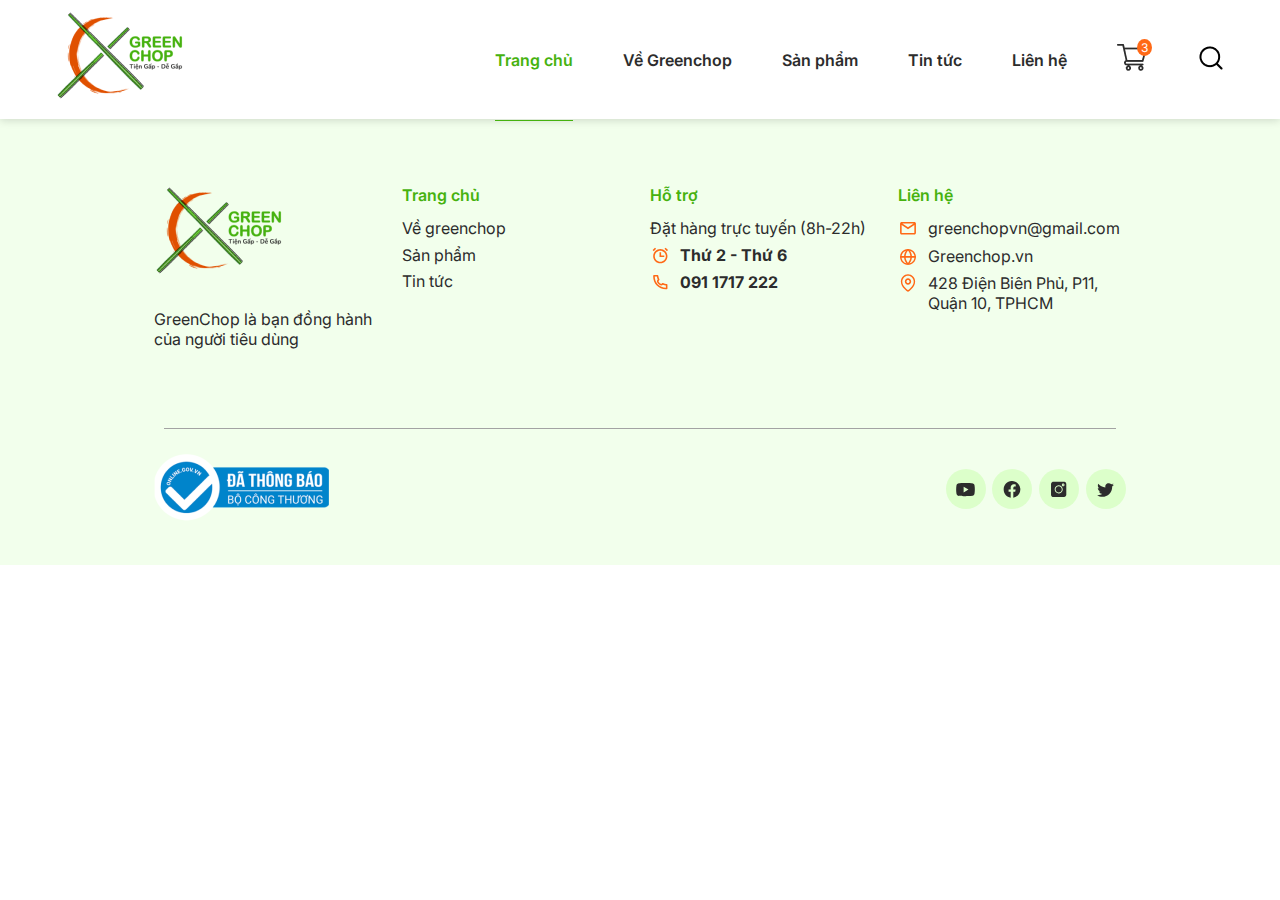
==== commit b584e004: "up" ====
--- a/du_an_HTML/index.html
+++ b/du_an_HTML/index.html
@@ -4,6 +4,7 @@
     <meta charset="UTF-8" />
     <meta name="viewport" content="width=device-width, initial-scale=1.0" />
     <title>Trang chủ</title>
+
     <link
       rel="stylesheet"
       href="https://cdnjs.cloudflare.com/ajax/libs/font-awesome/6.5.2/css/all.min.css"
@@ -39,11 +40,21 @@
               <label for="menu-toggle" class="menu-overlay"></label>
               <nav class="menu">
                 <ul>
-                  <li class="active"><a href="#">Trang chủ</a></li>
-                  <li><a href="#">Về Greenchop</a></li>
-                  <li><a href="#">Sản phẩm</a></li>
-                  <li><a href="#">Tin tức</a></li>
-                  <li><a href="#">Liên hệ</a></li>
+                  <li class="tab active">
+                    <a href="home.html" target="loadpage">Trang chủ</a>
+                  </li>
+                  <li class="tab">
+                    <a href="greenchop.html" target="loadpage">Về Greenchop</a>
+                  </li>
+                  <li class="tab">
+                    <a href="products.html" target="loadpage">Sản phẩm</a>
+                  </li>
+                  <li class="tab">
+                    <a href="news.html" target="loadpage">Tin tức</a>
+                  </li>
+                  <li class="tab">
+                    <a href="contact.html" target="loadpage">Liên hệ</a>
+                  </li>
                 </ul>
               </nav>
               <!-- end menu -->
@@ -68,948 +79,15 @@
     </header>
     <!-- end header -->
 
-    <div class="home">
-      <section class="hero">
-        <div class="container">
-          <div class="row align-items-center">
-            <div class="col-12 col-lg-6">
-              <div class="hero-text">
-                <h1>GreenChop: Tiện gấp dễ gắp</h1>
-                <h2>
-                  AN TOÀN HƠN <br />
-                  GIỮA MÙA COVID
-                </h2>
-                <p>
-                  GreenChop là sản phẩm đũa thay đầu duy nhất trên thị trường
-                  hiện tại. Sản phẩm cho phép người dùng tháo lắp và thay mới
-                  đầu đũa 100% trong mỗi bữa ăn. Nhờ đó, GreenChop giúp ngăn
-                  ngừa khả năng lây lan dịch bệnh và đảm bảo an toàn cho người
-                  dùng.
-                </p>
-              </div>
-              <!-- end hero-text -->
-            </div>
-            <div class="col-12 col-lg-6">
-              <div class="hero-image">
-                <img src="images/hero-img.png" alt="" />
-                <span>GREEN<br />CHOP</span>
-              </div>
-              <!-- end hero-image -->
-            </div>
-          </div>
-        </div>
-      </section>
-      <!-- end hero -->
-
-      <section class="counter">
-        <div class="container">
-          <div class="counter-heading">
-            <h2>
-              GreenChop: Giữ an toàn trong từng <br />
-              bữa ăn của người Việt
-            </h2>
-            <p>
-              Với sự tinh tế trong việc thấu hiểu hành vi của khách hàng cùng ý
-              tưởng đột phá, GreenChop đã trở thành sản phẩm không thể thiếu
-              trong mọi bữa ăn mùa dịch tại các nhà hàng, khách sạn, quán ăn...
-            </p>
-          </div>
-          <!-- end counter-heading -->
-          <div class="counter-list">
-            <div class="row justify-content-center align-items-center">
-              <div class="col-12 col-lg-3">
-                <div class="counter-item">
-                  <span class="counter-icon">
-                    <img src="images/icons/quality-icon.png" alt="" />
-                  </span>
-                  <!-- end counter-icon -->
-                  <span class="counter-number">1000+</span>
-                  <span class="counter-desc"
-                    >Hộ gia đình tin dùng <br />
-                    GreenChop
-                  </span>
-                </div>
-                <!-- end counter-item -->
-              </div>
-
-              <div class="col-12 col-lg-4">
-                <div class="counter-item">
-                  <div class="counter-icon">
-                    <img src="images/icons/quality-icon.png" alt="" />
-                  </div>
-                  <!-- end counter-icon -->
-                  <span class="counter-number">600+</span>
-                  <span class="counter-desc"
-                    >Nhà hàng đã phục vụ <br />
-                    GreenChop cho thực khách
-                  </span>
-                </div>
-                <!-- end counter-item -->
-              </div>
-
-              <div class="col-12 col-lg-3">
-                <div class="counter-item">
-                  <div class="counter-icon">
-                    <img src="images/icons/quality-icon.png" alt="" />
-                  </div>
-                  <!-- end counter-icon -->
-                  <span class="counter-number">20+</span>
-                  <span class="counter-desc"
-                    >Tỉnh thành được <br />
-                    GreenChop phủ sóng
-                  </span>
-                </div>
-                <!-- end counter-item -->
-              </div>
-            </div>
-          </div>
-          <!-- end counter-list -->
-        </div>
-      </section>
-      <!-- end counter -->
-
-      <section class="products">
-        <div class="container">
-          <h2>Sản phẩm</h2>
-          <div class="products-list">
-            <div class="row">
-              <div class="col-6 col-lg-4">
-                <div class="product-item">
-                  <div class="image">
-                    <a href="#">
-                      <img src="images/products/product-01.png" alt="" />
-                    </a>
-                  </div>
-                  <!-- end image -->
-                  <h3 class="name">
-                    <a href="#">Combo <br />Quán ăn</a>
-                  </h3>
-                  <p class="quantity">1 Thùng 1000 đôi</p>
-                  <p class="price">Giá: <span> 600.000 </span> vnd</p>
-                  <div class="add-to-cart">
-                    <a href="#" class="btn btn-primary">Thêm vào giỏ hàng</a>
-                  </div>
-                </div>
-                <!-- end product-item -->
-              </div>
-              <!-- end col -->
-
-              <div class="col-6 col-lg-4">
-                <div class="product-item">
-                  <div class="image">
-                    <a href="#">
-                      <img src="images/products/product-02.png" alt="" />
-                    </a>
-                  </div>
-                  <!-- end image -->
-                  <h3 class="name">
-                    <a href="#">Combo <br />Quán ăn - nhà hàng</a>
-                  </h3>
-                  <p class="quantity">1 Thùng 2000 đôi</p>
-                  <p class="price">Giá: <span> 1.200.000 </span> vnd</p>
-                  <div class="add-to-cart">
-                    <a href="#" class="btn btn-primary">Thêm vào giỏ hàng</a>
-                  </div>
-                </div>
-                <!-- end product-item -->
-              </div>
-              <!-- end col -->
-
-              <div class="col-6 col-lg-4">
-                <div class="product-item">
-                  <div class="image">
-                    <a href="#">
-                      <img src="images/products/product-03.png" alt="" />
-                    </a>
-                  </div>
-                  <!-- end image -->
-                  <h3 class="name">
-                    <a href="#">Combo Quán ăn <br />Nhà hàng - Khách sạn</a>
-                  </h3>
-                  <p class="quantity">1 Thùng 3000 đôi</p>
-                  <p class="price">Giá: <span> 1.800.000 </span> vnd</p>
-                  <div class="add-to-cart">
-                    <a href="#" class="btn btn-primary">Thêm vào giỏ hàng</a>
-                  </div>
-                </div>
-                <!-- end product-item -->
-              </div>
-              <!-- end col -->
-
-              <div class="col-6 col-lg-4">
-                <div class="product-item">
-                  <div class="image">
-                    <a href="#">
-                      <img src="images/products/product-01.png" alt="" />
-                    </a>
-                  </div>
-                  <!-- end image -->
-                  <h3 class="name">
-                    <a href="#">Combo <br />Gia đình bé xinh</a>
-                  </h3>
-                  <p class="quantity">1 Thùng 100 đôi</p>
-                  <p class="price">Giá: <span> 60.000 </span> vnd</p>
-                  <div class="add-to-cart">
-                    <a href="#" class="btn btn-primary">Thêm vào giỏ hàng</a>
-                  </div>
-                </div>
-                <!-- end product-item -->
-              </div>
-              <!-- end col -->
-
-              <div class="col-6 col-lg-4">
-                <div class="product-item">
-                  <div class="image">
-                    <a href="#">
-                      <img src="images/products/product-02.png" alt="" />
-                    </a>
-                  </div>
-                  <!-- end image -->
-                  <h3 class="name">
-                    <a href="#">Combo <br />Gia đình</a>
-                  </h3>
-                  <p class="quantity">1 Thùng 200 đôi</p>
-                  <p class="price">Giá: <span> 120.000 </span> vnd</p>
-                  <div class="add-to-cart">
-                    <a href="#" class="btn btn-primary">Thêm vào giỏ hàng</a>
-                  </div>
-                </div>
-                <!-- end product-item -->
-              </div>
-              <!-- end col -->
-
-              <div class="col-6 col-lg-4">
-                <div class="product-item">
-                  <div class="image">
-                    <a href="#">
-                      <img src="images/products/product-03.png" alt="" />
-                    </a>
-                  </div>
-                  <!-- end image -->
-                  <h3 class="name">
-                    <a href="#">Combo <br />Đại gia đình</a>
-                  </h3>
-                  <p class="quantity">1 Thùng 300 đôi</p>
-                  <p class="price">Giá: <span> 180.000 </span> vnd</p>
-                  <div class="add-to-cart">
-                    <a href="#" class="btn btn-primary">Thêm vào giỏ hàng</a>
-                  </div>
-                </div>
-                <!-- end product-item -->
-              </div>
-              <!-- end col -->
-            </div>
-          </div>
-          <!-- end  products-list-->
-        </div>
-      </section>
-      <!-- end products -->
-
-      <section class="posts">
-        <div class="container">
-          <div class="posts-heading">
-            <h2>Tin tức</h2>
-            <p>
-              L nulla facilisis at vero eros et accumsan et iusto odio dignissim
-              qui blandit praesent luptatum zzril delenit augue duis dolore te
-              feugait nulla facilisi. Lorem ipsum dolor sit amet, cons ectetuer
-              adipiscing
-            </p>
-          </div>
-          <!-- end posts-heading -->
-
-          <div class="posts-list">
-            <div class="row">
-              <div class="col-12 col-sm-6 col-lg-4">
-                <div class="post-item">
-                  <div class="image">
-                    <a href="#">
-                      <img src="images/posts/post-1.jpg" alt="" />
-                    </a>
-                  </div>
-                  <!-- end images -->
-                  <ul class="meta">
-                    <li>
-                      <a href="#">Lorem ipsum</a>
-                    </li>
-                    <li>
-                      <a href="#"
-                        ><svg
-                          xmlns="http://www.w3.org/2000/svg"
-                          width="20"
-                          height="21"
-                          viewBox="0 0 20 21"
-                          fill="none"
-                        >
-                          <path
-                            d="M15.8333 18.9836H4.16667C3.24619 18.9836 2.5 18.2374 2.5 17.3169V5.65023C2.5 4.72975 3.24619 3.98356 4.16667 3.98356H5.83333V2.31689H7.5V3.98356H12.5V2.31689H14.1667V3.98356H15.8333C16.7538 3.98356 17.5 4.72975 17.5 5.65023V17.3169C17.5 18.2374 16.7538 18.9836 15.8333 18.9836ZM4.16667 8.98356V17.3169H15.8333V8.98356H4.16667ZM4.16667 5.65023V7.31689H15.8333V5.65023H4.16667ZM14.1667 15.6502H12.5V13.9836H14.1667V15.6502ZM10.8333 15.6502H9.16667V13.9836H10.8333V15.6502ZM7.5 15.6502H5.83333V13.9836H7.5V15.6502ZM14.1667 12.3169H12.5V10.6502H14.1667V12.3169ZM10.8333 12.3169H9.16667V10.6502H10.8333V12.3169ZM7.5 12.3169H5.83333V10.6502H7.5V12.3169Z"
-                            fill="#B7B7B7"
-                          />
-                        </svg>
-                        <span> 28 - 10- 2021</span></a
-                      >
-                    </li>
-                  </ul>
-                  <!-- end meta -->
-                  <h3 class="title">
-                    <a href="#"
-                      >Lorem ipsum dolor sit amet, cons in ectetuer adipiscing
-                      elit</a
-                    >
-                  </h3>
-                  <p>
-                    Dolor sit amet, cons ectetuer adipiscing elit, sed diam in
-                    on nonummy nibh euismod tincidunt ut laoreet dolore magna
-                    aliquam erat volutpat. Ut wisi enim...
-                  </p>
-                </div>
-                <!-- end post-item -->
-              </div>
-              <!-- end col -->
-
-              <div class="col-12 col-sm-6 col-lg-4">
-                <div class="post-item">
-                  <div class="image">
-                    <a href="#">
-                      <img src="images/posts/post-1.jpg" alt="" />
-                    </a>
-                  </div>
-                  <!-- end images -->
-                  <ul class="meta">
-                    <li>
-                      <a href="#">Lorem ipsum</a>
-                    </li>
-                    <li>
-                      <a href="#"
-                        ><svg
-                          xmlns="http://www.w3.org/2000/svg"
-                          width="20"
-                          height="21"
-                          viewBox="0 0 20 21"
-                          fill="none"
-                        >
-                          <path
-                            d="M15.8333 18.9836H4.16667C3.24619 18.9836 2.5 18.2374 2.5 17.3169V5.65023C2.5 4.72975 3.24619 3.98356 4.16667 3.98356H5.83333V2.31689H7.5V3.98356H12.5V2.31689H14.1667V3.98356H15.8333C16.7538 3.98356 17.5 4.72975 17.5 5.65023V17.3169C17.5 18.2374 16.7538 18.9836 15.8333 18.9836ZM4.16667 8.98356V17.3169H15.8333V8.98356H4.16667ZM4.16667 5.65023V7.31689H15.8333V5.65023H4.16667ZM14.1667 15.6502H12.5V13.9836H14.1667V15.6502ZM10.8333 15.6502H9.16667V13.9836H10.8333V15.6502ZM7.5 15.6502H5.83333V13.9836H7.5V15.6502ZM14.1667 12.3169H12.5V10.6502H14.1667V12.3169ZM10.8333 12.3169H9.16667V10.6502H10.8333V12.3169ZM7.5 12.3169H5.83333V10.6502H7.5V12.3169Z"
-                            fill="#B7B7B7"
-                          />
-                        </svg>
-                        <span>28 - 10- 2021</span></a
-                      >
-                    </li>
-                  </ul>
-                  <!-- end meta -->
-                  <h3 class="title">
-                    <a href="#"
-                      >Lorem ipsum dolor sit amet, cons in ectetuer adipiscing
-                      elit</a
-                    >
-                  </h3>
-                  <p>
-                    Dolor sit amet, cons ectetuer adipiscing elit, sed diam in
-                    on nonummy nibh euismod tincidunt ut laoreet dolore magna
-                    aliquam erat volutpat. Ut wisi enim...
-                  </p>
-                </div>
-                <!-- end post-item -->
-              </div>
-              <!-- end col -->
-
-              <div class="col-12 col-sm-6 col-lg-4">
-                <div class="post-item">
-                  <div class="image">
-                    <a href="#">
-                      <img src="images/posts/post-1.jpg" alt="" />
-                    </a>
-                  </div>
-                  <!-- end images -->
-                  <ul class="meta">
-                    <li>
-                      <a href="#">Lorem ipsum</a>
-                    </li>
-                    <li>
-                      <a href="#"
-                        ><svg
-                          xmlns="http://www.w3.org/2000/svg"
-                          width="20"
-                          height="21"
-                          viewBox="0 0 20 21"
-                          fill="none"
-                        >
-                          <path
-                            d="M15.8333 18.9836H4.16667C3.24619 18.9836 2.5 18.2374 2.5 17.3169V5.65023C2.5 4.72975 3.24619 3.98356 4.16667 3.98356H5.83333V2.31689H7.5V3.98356H12.5V2.31689H14.1667V3.98356H15.8333C16.7538 3.98356 17.5 4.72975 17.5 5.65023V17.3169C17.5 18.2374 16.7538 18.9836 15.8333 18.9836ZM4.16667 8.98356V17.3169H15.8333V8.98356H4.16667ZM4.16667 5.65023V7.31689H15.8333V5.65023H4.16667ZM14.1667 15.6502H12.5V13.9836H14.1667V15.6502ZM10.8333 15.6502H9.16667V13.9836H10.8333V15.6502ZM7.5 15.6502H5.83333V13.9836H7.5V15.6502ZM14.1667 12.3169H12.5V10.6502H14.1667V12.3169ZM10.8333 12.3169H9.16667V10.6502H10.8333V12.3169ZM7.5 12.3169H5.83333V10.6502H7.5V12.3169Z"
-                            fill="#B7B7B7"
-                          />
-                        </svg>
-                        <span>28 - 10- 2021</span></a
-                      >
-                    </li>
-                  </ul>
-                  <!-- end meta -->
-                  <h3 class="title">
-                    <a href="#"
-                      >Lorem ipsum dolor sit amet, cons in ectetuer adipiscing
-                      elit</a
-                    >
-                  </h3>
-                  <p>
-                    Dolor sit amet, cons ectetuer adipiscing elit, sed diam in
-                    on nonummy nibh euismod tincidunt ut laoreet dolore magna
-                    aliquam erat volutpat. Ut wisi enim...
-                  </p>
-                </div>
-                <!-- end post-item -->
-              </div>
-              <!-- end col -->
-            </div>
-          </div>
-          <!-- end posts-list -->
-
-          <div class="posts-more">
-            <a href="#" class="btn btn-outline-primary"
-              ><span>Xem thêm</span>
-              <svg
-                xmlns="http://www.w3.org/2000/svg"
-                width="24"
-                height="24"
-                viewBox="0 0 24 24"
-                fill="none"
-              >
-                <path
-                  d="M12.4025 18.1597L11.0268 16.786L15.499 12.3138L11.0268 7.84155L12.4025 6.47363L18.2456 12.3167L12.4035 18.1597H12.4025ZM7.1282 18.1597L5.75348 16.786L10.2257 12.3138L5.75348 7.84836L7.1282 6.47363L12.9722 12.3167L7.12917 18.1597H7.1282Z"
-                  fill="#2C2C2C"
-                />
-              </svg>
-            </a>
-          </div>
-        </div>
-      </section>
-      <!-- end posts -->
-
-      <section class="feature">
-        <div class="container">
-          <div class="feature-heading">
-            <h2>
-              GreenChop bảo vệ <br />
-              người dùng như thế nào?
-            </h2>
-            <p>
-              Mỗi đôi đũa GreenChop gồm 2 phần thân đũa và đầu đũa. <br />
-              Người dùng có thể dễ dàng tách rời hoặc gắn liền 2 phần này với
-              nhau
-            </p>
-          </div>
-          <!-- end feature-heading -->
-
-          <div class="feature-list">
-            <div class="feature-item">
-              <div class="image">
-                <img src="images/features/feature-01.png" alt="" />
-              </div>
-              <!-- end image -->
-              <div class="info">
-                <h3>01. Thân trên đũa</h3>
-                <p>
-                  Làm từ nhựa Melamine, đầy đủ điều kiện chứng nhận An toàn thực
-                  phẩm.
-                </p>
-              </div>
-              <!-- end info -->
-            </div>
-            <!-- end feature-item -->
-
-            <div class="feature-item">
-              <div class="image">
-                <img src="images/features/feature-02.png" alt="" />
-              </div>
-              <!-- end image -->
-              <div class="info">
-                <h3>02. Đầu đũa</h3>
-                <p>
-                  Được làm từ gỗ tre và bảo quản trong bọc khử trùng 100%, không
-                  hề có sự xâm nhập của vi khuẩn/vì rus gây hại. Người dùng là
-                  người đầu tiên chạm tay vào đầu đũa sau khi mở bọc.
-                </p>
-              </div>
-              <!-- end info -->
-            </div>
-            <!-- end feature-item  -->
-
-            <div class="feature-item">
-              <div class="image">
-                <img src="images/features/feature-03.png" alt="" />
-              </div>
-              <!-- end image -->
-              <div class="info">
-                <h3>03. Khớp Inox 304</h3>
-                <p>Khớp Inox 304 để gắn 2 phần đũa với nhau</p>
-              </div>
-              <!-- end info -->
-            </div>
-            <!-- end feature-item  -->
-          </div>
-          <!-- end feature-list -->
-        </div>
-      </section>
-      <!-- end features -->
-
-      <section class="quality">
-        <div class="container">
-          <div class="quality-list">
-            <div class="row">
-              <div class="col-12 col-md-6 col-xl-4">
-                <div class="quality-item">
-                  <div class="image">
-                    <svg
-                      xmlns="http://www.w3.org/2000/svg"
-                      width="57"
-                      height="57"
-                      viewBox="0 0 57 57"
-                      fill="none"
-                    >
-                      <g clip-path="url(#clip0_73_475)">
-                        <path
-                          d="M50.3187 49.4431L43.2555 37.2094C44.427 36.2229 45.2366 34.8199 45.4529 33.23C45.5998 32.149 46.1558 31.1858 47.0185 30.518C49.2549 28.7869 50.0688 25.7497 48.9977 23.1322C48.5844 22.1224 48.5844 21.0103 48.9977 20.0007C50.0688 17.3831 49.2549 14.346 47.0185 12.6148C46.1558 11.947 45.5997 10.9838 45.4529 9.90277C45.0717 7.10043 42.8483 4.87701 40.0459 4.49604C38.965 4.34902 38.0018 3.793 37.3341 2.93029C35.6028 0.693776 32.566 -0.119966 29.9482 0.951172C28.9384 1.36442 27.8263 1.36442 26.8167 0.951172C24.1993 -0.120075 21.162 0.693776 19.4308 2.93029C18.763 3.793 17.7998 4.34902 16.7188 4.49604C13.9163 4.87711 11.693 7.10043 11.3121 9.90288C11.165 10.9839 10.609 11.9471 9.7463 12.6149C7.50979 14.3461 6.69605 17.3833 7.76718 20.0008C8.18044 21.0104 8.18044 22.1226 7.76718 23.1323C6.69594 25.7497 7.50979 28.7869 9.7463 30.5181C10.609 31.1859 11.165 32.1491 11.3121 33.23C11.5311 34.8408 12.3595 36.2595 13.5559 37.2477L6.51478 49.4431C6.29425 49.8252 6.32544 50.3025 6.59407 50.6524C6.86259 51.0023 7.31532 51.1561 7.74166 51.042L13.8789 49.3975L15.5163 55.5083C15.6305 55.9344 15.9901 56.2497 16.4275 56.3073C16.4752 56.3137 16.5229 56.3167 16.5701 56.3167C16.956 56.3167 17.3179 56.1117 17.5143 55.7714L25.1121 42.6118C25.6882 42.5497 26.2618 42.4087 26.8166 42.1816C27.8263 41.7684 28.9385 41.7684 29.9481 42.1816C30.5264 42.4184 31.1254 42.5627 31.7263 42.6203L39.319 55.7714C39.5156 56.1118 39.8773 56.3167 40.2632 56.3167C40.3105 56.3167 40.3581 56.3137 40.406 56.3073C40.8433 56.2497 41.2029 55.9344 41.3171 55.5083L42.9546 49.3975L49.0919 51.042C49.5177 51.1561 49.9708 51.0025 50.2394 50.6524C50.5079 50.3025 50.5392 49.8252 50.3187 49.4431ZM16.9417 52.4005L15.7035 47.7795C15.6286 47.5 15.4459 47.2618 15.1953 47.1172C14.9448 46.9726 14.6473 46.9334 14.3678 47.0083L9.72034 48.2535L15.451 38.3277C15.8562 38.4726 16.2803 38.5772 16.7187 38.6369C17.7997 38.7839 18.7629 39.3399 19.4307 40.2026C20.2783 41.2976 21.4391 42.0507 22.7102 42.4093L16.9417 52.4005ZM25.9903 40.1629C24.277 40.8642 22.2889 40.3314 21.1556 38.8676C20.1354 37.5496 18.664 36.7 17.0125 36.4755C15.1781 36.2261 13.7226 34.7707 13.4733 32.9362C13.2487 31.2847 12.3992 29.8134 11.0813 28.7931C9.61727 27.6599 9.08459 25.6718 9.78578 23.9584C10.4172 22.4159 10.4172 20.717 9.78578 19.1745C9.08459 17.4612 9.61727 15.473 11.0813 14.3398C12.3992 13.3196 13.2487 11.8483 13.4733 10.1967C13.7227 8.36232 15.1781 6.90683 17.0125 6.6574C18.664 6.43294 20.1354 5.58343 21.1556 4.26547C21.9548 3.23294 23.1789 2.66373 24.4323 2.66373C24.9561 2.66373 25.4852 2.76331 25.9902 2.96999C27.5328 3.60126 29.2318 3.60126 30.7742 2.96999C32.4874 2.26869 34.4757 2.80148 35.6089 4.26547C36.6291 5.58343 38.1004 6.43294 39.7518 6.6574C41.5862 6.90683 43.0417 8.36221 43.2911 10.1967C43.5157 11.8483 44.3652 13.3196 45.6831 14.3398C47.1471 15.473 47.6798 17.4611 46.9786 19.1745C46.3473 20.717 46.3473 22.4159 46.9786 23.9584C47.6798 25.6718 47.147 27.6599 45.6831 28.7931C44.3652 29.8133 43.5157 31.2846 43.2911 32.9361C43.0417 34.7706 41.5862 36.2261 39.7519 36.4754C38.1003 36.6999 36.629 37.5494 35.6088 38.8675C34.4755 40.3316 32.4874 40.8641 30.7742 40.1628C29.2317 39.5317 27.5329 39.5317 25.9903 40.1629ZM42.4656 47.0083C41.8835 46.8522 41.2858 47.1977 41.1298 47.7795L39.8915 52.4005L34.1132 42.392C35.3612 42.0269 36.4994 41.2806 37.334 40.2026C38.0017 39.3398 38.9649 38.7838 40.0458 38.6369C40.5047 38.5745 40.9477 38.4618 41.3699 38.3062L47.1129 48.2535L42.4656 47.0083Z"
-                          fill="#FF6916"
-                        />
-                        <path
-                          d="M23.426 17.5321L20.0326 20.9253C19.8281 21.1298 19.7131 21.4073 19.7131 21.6965C19.7131 21.9858 19.8281 22.2632 20.0326 22.4677L26.3969 28.8322C26.6014 29.0367 26.8789 29.1516 27.1681 29.1516C27.4574 29.1516 27.7348 29.0367 27.9393 28.8322L36.801 19.9706C37.2269 19.5447 37.2269 18.8541 36.801 18.4282L33.4077 15.0348C33.2031 14.8303 32.9257 14.7153 32.6365 14.7153C32.3472 14.7153 32.0698 14.8303 31.8653 15.0348L27.1682 19.7319L24.9686 17.5322C24.7641 17.3277 24.4866 17.2127 24.1974 17.2127C23.9079 17.2126 23.6305 17.3276 23.426 17.5321ZM26.3968 22.0456C26.6013 22.2501 26.8788 22.365 27.168 22.365C27.4573 22.365 27.7347 22.2501 27.9392 22.0456L32.6363 17.3484L34.4872 19.1994L27.168 26.5186L22.3462 21.6967L24.1972 19.8458L26.3968 22.0456Z"
-                          fill="#FF6916"
-                        />
-                        <path
-                          d="M42.5953 21.9334C42.5953 19.0361 41.727 16.2497 40.0845 13.8754C38.4804 11.5569 36.2523 9.78407 33.6411 8.74859C33.0809 8.52664 32.4472 8.80051 32.2252 9.36045C32.0031 9.9204 32.2771 10.5543 32.8369 10.7764C37.4398 12.6016 40.4141 16.981 40.4141 21.9334C40.4141 28.5487 35.0321 33.9306 28.4168 33.9306C21.8015 33.9306 16.4195 28.5487 16.4195 21.9334C16.4195 16.9809 19.3937 12.6015 23.9967 10.7762C24.5566 10.5542 24.8306 9.92029 24.6085 9.36035C24.3865 8.8004 23.7525 8.52643 23.1926 8.74848C20.5813 9.78407 18.3531 11.5568 16.7491 13.8752C15.1065 16.2496 14.2382 19.036 14.2382 21.9333C14.2382 29.7513 20.5987 36.1119 28.4168 36.1119C36.2349 36.112 42.5953 29.7514 42.5953 21.9334Z"
-                          fill="#FF6916"
-                        />
-                        <path
-                          d="M28.4166 9.93572C28.7035 9.93572 28.9849 9.82011 29.1876 9.61615C29.3905 9.41329 29.5073 9.13299 29.5073 8.84506C29.5073 8.55821 29.3906 8.27682 29.1876 8.07396C28.9849 7.8711 28.7035 7.75439 28.4166 7.75439C28.1298 7.75439 27.8484 7.8711 27.6456 8.07396C27.4427 8.27682 27.326 8.55821 27.326 8.84506C27.326 9.13299 27.4427 9.41329 27.6456 9.61615C27.8484 9.82011 28.1298 9.93572 28.4166 9.93572Z"
-                          fill="#FF6916"
-                        />
-                      </g>
-                      <defs>
-                        <clipPath id="clip0_73_475">
-                          <rect
-                            width="55.8333"
-                            height="55.8333"
-                            fill="white"
-                            transform="translate(0.500031 0.483398)"
-                          />
-                        </clipPath>
-                      </defs>
-                    </svg>
-                  </div>
-                  <!-- end image -->
-
-                  <div class="info">
-                    <h3>Chất liệu an toàn</h3>
-                    <p>
-                      Phần đầu đũa được làm bằng bằng gỗ tre, đảm bảo cho sức
-                      khỏe người dùng
-                    </p>
-                  </div>
-                  <!-- end info -->
-                </div>
-                <!-- end quality-item -->
-              </div>
-              <!-- end col -->
-              <div class="col-12 col-md-6 col-xl-4">
-                <div class="quality-item">
-                  <div class="image">
-                    <svg
-                      xmlns="http://www.w3.org/2000/svg"
-                      width="57"
-                      height="57"
-                      viewBox="0 0 57 57"
-                      fill="none"
-                    >
-                      <path
-                        d="M28.0429 4.03394C34.1962 7.63929 40.6822 10.4658 47.5577 12.3845C48.4577 12.6347 48.6589 12.9132 48.6563 13.8519C48.646 17.808 48.7156 21.7667 48.5918 25.7176C48.4422 30.4861 47.1657 34.9812 44.824 39.1513C41.9279 44.3118 37.8377 48.2936 32.7082 51.2104C31.3259 51.997 29.8894 52.6881 28.2982 52.9744C27.3053 53.1523 26.4053 52.8326 25.5155 52.4896C22.5987 51.3626 20.0327 49.6476 17.6704 47.6308C14.0522 44.5413 11.2411 40.8379 9.35075 36.4537C8.2676 33.9419 7.48618 31.3371 7.19218 28.6164C6.99618 26.7801 6.89818 24.9311 6.86724 23.0845C6.81566 20.0233 6.85176 16.9596 6.85176 13.8984C6.85176 12.8977 7.03745 12.6424 8.00197 12.3742C14.5834 10.5432 20.8219 7.89718 26.7225 4.45946C26.97 4.31504 27.2176 4.17836 27.4678 4.03651C27.6586 4.03394 27.8495 4.03394 28.0429 4.03394ZM8.92007 20.3947C8.89944 20.3947 8.87623 20.3973 8.8556 20.3973C8.93039 22.5481 8.94586 24.7015 9.09028 26.8472C9.33012 30.3958 10.3024 33.7613 11.8755 36.9515C13.6344 40.5233 16.0844 43.5561 19.1043 46.1273C21.2242 47.93 23.5401 49.4413 26.1241 50.5218C27.1402 50.9474 28.1331 51.1021 29.1647 50.6069C29.6083 50.3929 30.0751 50.2278 30.5161 50.0086C34.5005 48.0435 37.8377 45.2737 40.5791 41.7921C44.2025 37.1862 46.196 31.9225 46.4874 26.089C46.6783 22.2696 46.5648 18.4373 46.5983 14.6102C46.6009 14.3548 46.5055 14.2439 46.2708 14.1769C45.4765 13.9474 44.6847 13.7127 43.8982 13.4574C38.4179 11.6727 33.1724 9.35686 28.1692 6.49682C27.8959 6.3395 27.6844 6.29824 27.3852 6.47103C21.6832 9.76175 15.6666 12.3252 9.33786 14.1511C8.98712 14.2517 8.90975 14.4167 8.91233 14.7494C8.92781 16.6295 8.92007 18.5121 8.92007 20.3947Z"
-                        fill="#FF8440"
-                      />
-                      <path
-                        d="M24.5486 30.1843C24.6569 30.027 24.7446 29.8465 24.8787 29.7124C28.1101 26.4706 31.3518 23.2392 34.5832 19.9949C35.6199 18.9556 36.8243 18.5636 38.2401 19.0227C40.3961 19.7216 41.2059 22.4449 39.7978 24.2218C39.6405 24.4204 39.4703 24.6138 39.2898 24.7918C35.2202 28.8665 31.1481 32.9386 27.0759 37.0107C25.4151 38.6716 23.4809 38.6742 21.8252 37.0185C19.9168 35.1127 18.0058 33.212 16.1077 31.2984C14.7434 29.9213 14.6326 28.0438 15.8085 26.6434C16.982 25.2431 19.1044 25.0084 20.4661 26.2256C21.6885 27.3191 22.8155 28.5209 23.9786 29.6814C24.123 29.8258 24.2159 30.0218 24.3345 30.1946C24.4041 30.192 24.4763 30.1895 24.5486 30.1843ZM38.4155 22.4449C38.4284 21.5836 38.0519 21.1039 37.4484 20.9491C36.8346 20.7918 36.4168 21.1013 36.0171 21.501C32.4994 25.0239 28.9792 28.5415 25.4589 32.0592C24.6852 32.8329 24.2056 32.8355 23.4396 32.0695C22.1192 30.7517 20.7988 29.4313 19.4784 28.1134C18.7898 27.4248 18.0187 27.3423 17.4616 27.8891C17.0413 28.3017 16.8298 29.1966 17.6473 29.9109C18.0419 30.2565 18.3952 30.6511 18.7692 31.0225C20.3268 32.5801 21.8794 34.1404 23.4422 35.6903C24.0947 36.3376 24.7961 36.3299 25.4538 35.6903C25.6369 35.5124 25.8148 35.3293 25.9953 35.1488C29.9437 31.2004 33.8946 27.2572 37.8327 23.2985C38.1163 23.0123 38.2994 22.6203 38.4155 22.4449Z"
-                        fill="#FF8440"
-                      />
-                      <path
-                        d="M10.9214 18.4993C10.9214 17.9088 10.9162 17.3208 10.9214 16.7302C10.9291 16.0597 11.1587 15.7373 11.7853 15.5155C13.5674 14.8811 15.3469 14.2493 17.1315 13.62C17.8149 13.3802 18.3952 13.5942 18.6144 14.159C18.8439 14.7444 18.5551 15.3092 17.8433 15.5722C16.412 16.1009 14.9832 16.6348 13.5339 17.1093C13.0929 17.2537 12.982 17.4549 13 17.8804C13.0336 18.7082 13.0155 19.5387 13.0078 20.3665C13 21.086 12.5874 21.5451 11.9659 21.5425C11.3676 21.5399 10.9472 21.1015 10.9266 20.4078C10.9059 19.7759 10.9214 19.1389 10.9214 18.4993Z"
-                        fill="#FF8440"
-                      />
-                      <path
-                        d="M39.4755 37.1216C40.2672 37.1216 40.7417 37.9288 40.3523 38.656C40.1511 39.0326 39.8855 39.3781 39.6353 39.7263C38.057 41.9132 36.1667 43.7984 34.0494 45.4593C33.3789 45.9854 32.6026 45.7894 32.3447 45.0415C32.2132 44.6572 32.2957 44.3091 32.5768 44.0305C32.8476 43.7623 33.1442 43.5199 33.4407 43.2775C35.3749 41.6889 37.0513 39.8681 38.4516 37.7895C38.7972 37.2789 39.0551 37.1216 39.4755 37.1216Z"
-                        fill="#FF8440"
-                      />
-                      <path
-                        d="M30.8796 45.3897C31.4366 45.4181 31.8879 45.9235 31.8467 46.4728C31.8054 47.0247 31.2715 47.5018 30.7171 47.4812C30.1446 47.4606 29.719 46.9938 29.7422 46.4135C29.768 45.8126 30.2683 45.3613 30.8796 45.3897Z"
-                        fill="#FF8440"
-                      />
-                      <path
-                        d="M21.6215 13.3053C21.6319 13.865 21.1264 14.3627 20.5461 14.3601C20.0278 14.3575 19.5532 13.8779 19.5378 13.3389C19.5223 12.8102 20.0174 12.3021 20.5668 12.2815C21.1058 12.2634 21.6112 12.7534 21.6215 13.3053Z"
-                        fill="#FF8440"
-                      />
-                    </svg>
-                  </div>
-                  <!-- end image -->
-
-                  <div class="info">
-                    <h3>Vệ sinh và khử khuẩn</h3>
-                    <p>
-                      Đầu đũa mới 100% mỗi bữa ăn, không chung đụng đầu đũa với
-                      bất kì ai khác.
-                    </p>
-                  </div>
-                  <!-- end info -->
-                </div>
-                <!-- end quality-item -->
-              </div>
-              <!-- end col -->
-              <div class="col-12 col-md-6 col-xl-4">
-                <div class="quality-item">
-                  <div class="image">
-                    <svg
-                      xmlns="http://www.w3.org/2000/svg"
-                      width="57"
-                      height="57"
-                      viewBox="0 0 57 57"
-                      fill="none"
-                    >
-                      <path
-                        d="M28.0429 4.03394C34.1962 7.63929 40.6822 10.4658 47.5577 12.3845C48.4577 12.6347 48.6589 12.9132 48.6563 13.8519C48.646 17.808 48.7156 21.7667 48.5918 25.7176C48.4422 30.4861 47.1657 34.9812 44.824 39.1513C41.9279 44.3118 37.8377 48.2936 32.7082 51.2104C31.3259 51.997 29.8894 52.6881 28.2982 52.9744C27.3053 53.1523 26.4053 52.8326 25.5155 52.4896C22.5987 51.3626 20.0327 49.6476 17.6704 47.6308C14.0522 44.5413 11.2411 40.8379 9.35075 36.4537C8.2676 33.9419 7.48618 31.3371 7.19218 28.6164C6.99618 26.7801 6.89818 24.9311 6.86724 23.0845C6.81566 20.0233 6.85176 16.9596 6.85176 13.8984C6.85176 12.8977 7.03745 12.6424 8.00197 12.3742C14.5834 10.5432 20.8219 7.89718 26.7225 4.45946C26.97 4.31504 27.2176 4.17836 27.4678 4.03651C27.6586 4.03394 27.8495 4.03394 28.0429 4.03394ZM8.92007 20.3947C8.89944 20.3947 8.87623 20.3973 8.8556 20.3973C8.93039 22.5481 8.94586 24.7015 9.09028 26.8472C9.33012 30.3958 10.3024 33.7613 11.8755 36.9515C13.6344 40.5233 16.0844 43.5561 19.1043 46.1273C21.2242 47.93 23.5401 49.4413 26.1241 50.5218C27.1402 50.9474 28.1331 51.1021 29.1647 50.6069C29.6083 50.3929 30.0751 50.2278 30.5161 50.0086C34.5005 48.0435 37.8377 45.2737 40.5791 41.7921C44.2025 37.1862 46.196 31.9225 46.4874 26.089C46.6783 22.2696 46.5648 18.4373 46.5983 14.6102C46.6009 14.3548 46.5055 14.2439 46.2708 14.1769C45.4765 13.9474 44.6847 13.7127 43.8982 13.4574C38.4179 11.6727 33.1724 9.35686 28.1692 6.49682C27.8959 6.3395 27.6844 6.29824 27.3852 6.47103C21.6832 9.76175 15.6666 12.3252 9.33786 14.1511C8.98712 14.2517 8.90975 14.4167 8.91233 14.7494C8.92781 16.6295 8.92007 18.5121 8.92007 20.3947Z"
-                        fill="#FF8440"
-                      />
-                      <path
-                        d="M24.5486 30.1843C24.6569 30.027 24.7446 29.8465 24.8787 29.7124C28.1101 26.4706 31.3518 23.2392 34.5832 19.9949C35.6199 18.9556 36.8243 18.5636 38.2401 19.0227C40.3961 19.7216 41.2059 22.4449 39.7978 24.2218C39.6405 24.4204 39.4703 24.6138 39.2898 24.7918C35.2202 28.8665 31.1481 32.9386 27.0759 37.0107C25.4151 38.6716 23.4809 38.6742 21.8252 37.0185C19.9168 35.1127 18.0058 33.212 16.1077 31.2984C14.7434 29.9213 14.6326 28.0438 15.8085 26.6434C16.982 25.2431 19.1044 25.0084 20.4661 26.2256C21.6885 27.3191 22.8155 28.5209 23.9786 29.6814C24.123 29.8258 24.2159 30.0218 24.3345 30.1946C24.4041 30.192 24.4763 30.1895 24.5486 30.1843ZM38.4155 22.4449C38.4284 21.5836 38.0519 21.1039 37.4484 20.9491C36.8346 20.7918 36.4168 21.1013 36.0171 21.501C32.4994 25.0239 28.9792 28.5415 25.4589 32.0592C24.6852 32.8329 24.2056 32.8355 23.4396 32.0695C22.1192 30.7517 20.7988 29.4313 19.4784 28.1134C18.7898 27.4248 18.0187 27.3423 17.4616 27.8891C17.0413 28.3017 16.8298 29.1966 17.6473 29.9109C18.0419 30.2565 18.3952 30.6511 18.7692 31.0225C20.3268 32.5801 21.8794 34.1404 23.4422 35.6903C24.0947 36.3376 24.7961 36.3299 25.4538 35.6903C25.6369 35.5124 25.8148 35.3293 25.9953 35.1488C29.9437 31.2004 33.8946 27.2572 37.8327 23.2985C38.1163 23.0123 38.2994 22.6203 38.4155 22.4449Z"
-                        fill="#FF8440"
-                      />
-                      <path
-                        d="M10.9214 18.4993C10.9214 17.9088 10.9162 17.3208 10.9214 16.7302C10.9291 16.0597 11.1587 15.7373 11.7853 15.5155C13.5674 14.8811 15.3469 14.2493 17.1315 13.62C17.8149 13.3802 18.3952 13.5942 18.6144 14.159C18.8439 14.7444 18.5551 15.3092 17.8433 15.5722C16.412 16.1009 14.9832 16.6348 13.5339 17.1093C13.0929 17.2537 12.982 17.4549 13 17.8804C13.0336 18.7082 13.0155 19.5387 13.0078 20.3665C13 21.086 12.5874 21.5451 11.9659 21.5425C11.3676 21.5399 10.9472 21.1015 10.9266 20.4078C10.9059 19.7759 10.9214 19.1389 10.9214 18.4993Z"
-                        fill="#FF8440"
-                      />
-                      <path
-                        d="M39.4755 37.1216C40.2672 37.1216 40.7417 37.9288 40.3523 38.656C40.1511 39.0326 39.8855 39.3781 39.6353 39.7263C38.057 41.9132 36.1667 43.7984 34.0494 45.4593C33.3789 45.9854 32.6026 45.7894 32.3447 45.0415C32.2132 44.6572 32.2957 44.3091 32.5768 44.0305C32.8476 43.7623 33.1442 43.5199 33.4407 43.2775C35.3749 41.6889 37.0513 39.8681 38.4516 37.7895C38.7972 37.2789 39.0551 37.1216 39.4755 37.1216Z"
-                        fill="#FF8440"
-                      />
-                      <path
-                        d="M30.8796 45.3897C31.4366 45.4181 31.8879 45.9235 31.8467 46.4728C31.8054 47.0247 31.2715 47.5018 30.7171 47.4812C30.1446 47.4606 29.719 46.9938 29.7422 46.4135C29.768 45.8126 30.2683 45.3613 30.8796 45.3897Z"
-                        fill="#FF8440"
-                      />
-                      <path
-                        d="M21.6215 13.3053C21.6319 13.865 21.1264 14.3627 20.5461 14.3601C20.0278 14.3575 19.5532 13.8779 19.5378 13.3389C19.5223 12.8102 20.0174 12.3021 20.5668 12.2815C21.1058 12.2634 21.6112 12.7534 21.6215 13.3053Z"
-                        fill="#FF8440"
-                      />
-                    </svg>
-                  </div>
-                  <!-- end image -->
-
-                  <div class="info">
-                    <h3>Vệ sinh và khử khuẩn</h3>
-                    <p>
-                      Đầu đũa mới 100% mỗi bữa ăn, không chung đụng đầu đũa với
-                      bất kì ai khác.
-                    </p>
-                  </div>
-                  <!-- end info -->
-                </div>
-                <!-- end quality-item -->
-              </div>
-              <!-- end col -->
-              <div class="col-12 col-md-6 col-xl-4">
-                <div class="quality-item">
-                  <div class="image">
-                    <svg
-                      xmlns="http://www.w3.org/2000/svg"
-                      width="46"
-                      height="57"
-                      viewBox="0 0 46 57"
-                      fill="none"
-                    >
-                      <g clip-path="url(#clip0_73_486)">
-                        <path
-                          d="M0.97053 56.3168C0.830692 56.1347 0.638414 55.973 0.559755 55.7676C0.333975 55.1733 0.770969 54.6839 1.50512 54.6839C5.55897 54.681 9.61283 54.6824 13.6667 54.6824C13.8823 54.6824 14.0993 54.6824 14.3892 54.6824C14.3892 53.8973 14.4008 53.1427 14.3761 52.3882C14.3717 52.279 14.2027 52.1318 14.0775 52.0779C11.0345 50.7961 8.65872 48.7422 6.902 45.9498C6.79858 45.7852 6.50434 45.657 6.29604 45.6541C4.91513 45.6279 3.53277 45.6468 2.15187 45.6381C1.04773 45.6323 0.511686 45.1064 0.507316 44.0008C0.498576 41.3832 0.498576 38.7671 0.507316 36.1495C0.511686 35.0191 1.05065 34.5093 2.19703 34.5078C2.96031 34.5064 3.7236 34.5006 4.48688 34.5108C4.74762 34.5151 4.85978 34.4438 4.90931 34.1582C5.76727 29.229 8.39507 25.5538 12.781 23.1445C13.0811 22.9799 13.1656 22.7833 13.1627 22.4555C13.1467 20.7105 13.2137 18.964 13.1379 17.2218C13.0767 15.8147 14.1867 15.1024 15.4423 15.6122C17.0476 16.2619 18.4926 17.1257 19.671 18.2735C20.2842 17.4738 20.8975 16.6872 21.4903 15.8861C21.5748 15.771 21.585 15.5845 21.5894 15.4287C21.601 14.9203 21.5821 14.4105 21.5981 13.9021C21.6156 13.3486 21.9361 13.0179 22.424 13.015C22.9208 13.0121 23.2179 13.3253 23.2471 13.8948C23.2587 14.1293 23.2485 14.3653 23.2485 14.6435C23.9798 14.4411 24.6658 14.2517 25.3898 14.0521C25.3898 13.2451 25.3854 12.428 25.3912 11.6122C25.3956 11.0136 25.6971 10.6479 26.1778 10.6319C26.6833 10.6144 27.0212 10.9975 27.0271 11.6108C27.0329 12.3012 27.046 12.9931 27.0212 13.6821C27.0096 14.0172 27.113 14.1585 27.4495 14.2255C27.9579 14.326 28.4546 14.492 28.9673 14.6319C29.0008 14.4556 29.0096 14.2706 29.0722 14.106C29.2149 13.7215 29.5048 13.5292 29.92 13.57C30.3322 13.6122 30.5755 13.8511 30.641 14.2604C30.8508 15.5598 31.0095 15.9487 31.7481 17.0266C32.5958 18.2648 33.0124 19.6326 32.9192 21.1344C32.8944 21.5364 33.0095 21.6835 33.4203 21.7782C35.1872 22.1831 36.8259 22.9027 38.3292 23.9209C38.8405 24.2676 38.9861 24.7468 38.7094 25.162C38.4224 25.5917 37.9577 25.6543 37.4232 25.2989C35.9388 24.3142 34.3278 23.6398 32.5915 23.2829C32.1341 24.0185 31.6796 24.7512 31.1785 25.5567C31.4072 25.5567 31.6432 25.5509 31.8792 25.5582C32.4239 25.5742 32.7866 25.8947 32.7954 26.3594C32.8027 26.824 32.4356 27.1882 31.9054 27.1896C28.1793 27.1955 24.4532 27.1955 20.7256 27.1896C20.1954 27.1882 19.837 26.824 19.8487 26.3535C19.8589 25.9049 20.1997 25.5902 20.711 25.5597C20.8348 25.5524 20.9587 25.5582 21.1553 25.5582C21.0504 25.4023 20.9922 25.296 20.9164 25.2057C19.8458 23.9297 19.3549 22.4453 19.3097 20.7935C19.3039 20.591 19.2602 20.3478 19.1408 20.1948C18.0293 18.7673 16.5814 17.8117 14.8116 17.1635C14.8116 17.6515 14.8116 18.0783 14.8116 18.5051C14.8116 20.0317 14.7898 21.5582 14.8218 23.0848C14.8349 23.7141 14.6033 24.0797 14.0367 24.3608C10.1795 26.2763 7.72792 29.3324 6.71555 33.5232C6.57571 34.1029 6.50871 34.7001 6.42277 35.293C6.33828 35.8756 6.07754 36.132 5.49342 36.1364C4.40531 36.1451 3.31865 36.1393 2.19557 36.1393C2.19557 38.7642 2.19557 41.3512 2.19557 43.9994C3.42061 43.9994 4.64128 44.0897 5.84302 43.9746C7.15692 43.8508 7.92603 44.2805 8.6223 45.4546C10.1241 47.9862 12.414 49.6686 15.1583 50.7233C15.9682 51.035 16.0323 51.1224 16.0337 51.9993C16.0352 52.8689 16.0337 53.7371 16.0337 54.681C16.3396 54.681 16.6047 54.681 16.8699 54.681C18.1794 54.681 19.4874 54.6722 20.7955 54.6868C21.116 54.6912 21.2383 54.5921 21.2718 54.2658C21.3403 53.6176 21.4554 52.9738 21.5573 52.3285C21.6345 51.8405 21.9346 51.6016 22.4211 51.5972C22.8567 51.5929 23.2937 51.5827 23.7292 51.6002C24.2463 51.6206 24.5828 51.9439 24.593 52.3955C24.6032 52.8543 24.2376 53.2112 23.7103 53.2462C23.5311 53.2578 23.3505 53.2476 23.1028 53.2476C23.0271 53.7181 22.9543 54.1711 22.8756 54.6562C25.2266 54.6562 27.5296 54.6562 29.885 54.6562C29.8136 54.1901 29.7466 53.7516 29.6694 53.2476C28.9804 53.2476 28.3133 53.2666 27.6476 53.2418C26.9761 53.2185 26.5507 52.6271 26.8508 52.0969C26.979 51.8711 27.3067 51.6395 27.5587 51.622C28.4823 51.5579 29.4116 51.5696 30.338 51.5769C30.81 51.5812 31.129 51.8187 31.2047 52.3125C31.3067 52.9752 31.4189 53.638 31.5004 54.3037C31.5325 54.5659 31.6111 54.6868 31.8995 54.6839C33.48 54.6722 35.0605 54.6781 36.7313 54.6781C36.7313 54.3547 36.7313 54.0546 36.7313 53.7545C36.7313 52.646 36.7458 51.5375 36.724 50.429C36.7138 49.9396 36.9017 49.622 37.3081 49.3526C40.3976 47.2929 42.4603 44.4655 43.1128 40.8078C43.9373 36.1815 43.4741 31.7533 40.3481 27.9354C39.9286 27.4227 39.9461 26.977 40.3496 26.6449C40.7662 26.3025 41.2134 26.3885 41.6533 26.9333C43.8849 29.7024 45.0108 32.8647 45.072 36.4248C45.1172 39.0249 44.9307 41.5697 43.8747 43.9965C42.7618 46.5572 41.0954 48.6679 38.8361 50.3008C38.4821 50.5557 38.3583 50.8179 38.3671 51.2389C38.3933 52.362 38.3758 53.4865 38.3758 54.6795C38.8419 54.6795 39.2716 54.6795 39.7014 54.6795C41.1012 54.6795 42.501 54.6868 43.9009 54.6751C44.3583 54.6708 44.7953 54.6868 45.0006 55.1791C45.2031 55.6628 44.9162 55.9992 44.6001 56.3139C30.0569 56.3168 15.5137 56.3168 0.97053 56.3168ZM26.1181 25.5597C26.5536 25.5597 26.995 25.5203 27.4247 25.5684C28.1108 25.6471 28.6716 25.3907 29.1829 24.9916C30.8056 23.7257 31.5354 22.0812 31.2062 20.0258C30.8682 17.921 29.2484 16.2444 27.215 15.8511C25.046 15.4301 22.931 16.3143 21.789 18.1176C20.6484 19.9181 20.7227 22.2501 22.0235 23.9355C22.8275 24.977 23.7933 25.7621 25.247 25.564C25.5325 25.5262 25.8268 25.5597 26.1181 25.5597Z"
-                          fill="#FF6916"
-                        />
-                        <path
-                          d="M16.0628 0.483398C19.0679 0.483398 21.719 2.42511 22.5799 5.25538C22.7576 5.84095 22.5639 6.30417 22.0788 6.44837C21.617 6.5853 21.2237 6.33621 21.0198 5.76812C20.2886 3.72298 18.8683 2.51397 16.7096 2.17311C14.0731 1.75651 11.2967 3.857 10.9966 6.51101C10.6907 9.20872 12.2085 11.5656 14.6921 12.2487C17.199 12.9392 19.687 11.7535 20.8188 9.33254C21.1087 8.71055 21.5282 8.49788 22.0103 8.72512C22.4677 8.94216 22.5915 9.40246 22.3337 9.99094C21.0038 13.0324 18.0395 14.358 15.4583 14.0579C12.2013 13.6792 9.79925 11.3573 9.36225 8.30851C8.76648 4.15561 11.9114 0.483398 16.0628 0.483398Z"
-                          fill="#FF6916"
-                        />
-                        <path
-                          d="M1.97563 17.5073C1.96252 15.5132 3.6435 13.8176 5.64347 13.806C7.642 13.7943 9.33171 15.468 9.34628 17.4724C9.35939 19.4665 7.68424 21.1591 5.67843 21.1737C3.68719 21.1897 1.98874 19.5087 1.97563 17.5073ZM7.6653 17.5117C7.6755 16.3857 6.81899 15.5015 5.69737 15.4811C4.5539 15.4607 3.65369 16.3464 3.65515 17.4913C3.6566 18.6158 4.52477 19.4854 5.65076 19.4898C6.7782 19.4956 7.65511 18.6348 7.6653 17.5117Z"
-                          fill="#FF6916"
-                        />
-                        <path
-                          d="M41.579 13.7913C41.5761 15.8204 39.9242 17.4751 37.9097 17.4708C35.9024 17.4664 34.2433 15.7956 34.2448 13.7811C34.2462 11.7694 35.9155 10.0972 37.9213 10.1016C39.9344 10.1059 41.5819 11.7665 41.579 13.7913ZM39.9213 13.7971C39.9242 12.6711 39.059 11.7927 37.9359 11.7825C36.7983 11.7723 35.8718 12.6842 35.8849 13.8029C35.898 14.9071 36.7997 15.7912 37.9155 15.7927C39.0357 15.7927 39.9169 14.9158 39.9213 13.7971Z"
-                          fill="#FF6916"
-                        />
-                        <path
-                          d="M19.7453 7.28165C19.7453 9.32242 18.1226 10.9451 16.0847 10.9466C14.0498 10.9466 12.4242 9.3195 12.4242 7.28165C12.4242 5.24089 14.0469 3.61964 16.0862 3.62109C18.1313 3.62255 19.7467 5.23943 19.7453 7.28165ZM16.1095 5.27148C14.9966 5.26274 14.0833 6.1411 14.0585 7.24524C14.0338 8.34646 14.9849 9.31368 16.0891 9.31076C17.183 9.30785 18.0963 8.39162 18.1007 7.29185C18.1065 6.17751 17.2209 5.28022 16.1095 5.27148Z"
-                          fill="#FF6916"
-                        />
-                        <path
-                          d="M11.2181 36.0911C11.2181 36.7626 11.2239 37.4356 11.2166 38.1071C11.2093 38.681 10.8699 39.0612 10.3878 39.0568C9.90708 39.0525 9.58516 38.6795 9.58225 38.0911C9.57642 36.7655 9.57642 35.4385 9.58225 34.113C9.58516 33.5085 9.88378 33.156 10.3761 33.1443C10.883 33.1327 11.2122 33.5114 11.2181 34.129C11.2224 34.783 11.2181 35.4371 11.2181 36.0911Z"
-                          fill="#FF6916"
-                        />
-                        <path
-                          d="M30.6512 11.1693C30.6643 11.6311 30.3045 12.0171 29.8559 12.0244C29.4145 12.0317 29.0183 11.6428 29.0154 11.1985C29.0125 10.7717 29.3664 10.4061 29.799 10.3871C30.2797 10.3667 30.6381 10.6959 30.6512 11.1693Z"
-                          fill="#FF6916"
-                        />
-                        <path
-                          d="M27.03 8.12795C27.0416 8.57951 26.6687 8.96843 26.2201 8.97572C25.7714 8.983 25.4 8.60718 25.4 8.14688C25.4 7.69387 25.7219 7.35738 26.1735 7.34136C26.6425 7.32533 27.0198 7.67056 27.03 8.12795Z"
-                          fill="#FF6916"
-                        />
-                        <path
-                          d="M26.0642 24.5077C23.9943 24.4538 22.411 22.7859 22.4649 20.716C22.5158 18.7801 24.2289 17.156 26.1837 17.1895C28.2099 17.2244 29.8501 18.9112 29.8049 20.917C29.7612 22.9563 28.0904 24.5601 26.0642 24.5077ZM28.1443 20.8617C28.1458 19.7372 27.2718 18.8675 26.1414 18.8661C25.0213 18.8646 24.1153 19.7532 24.1123 20.8544C24.1094 21.9498 25.0198 22.8486 26.1356 22.85C27.2631 22.8515 28.1429 21.9819 28.1443 20.8617Z"
-                          fill="#FF6916"
-                        />
-                      </g>
-                      <defs>
-                        <clipPath id="clip0_73_486">
-                          <rect
-                            width="44.5764"
-                            height="55.8333"
-                            fill="white"
-                            transform="translate(0.500031 0.483398)"
-                          />
-                        </clipPath>
-                      </defs>
-                    </svg>
-                  </div>
-                  <!-- end image -->
-
-                  <div class="info">
-                    <h3>Tiết kiệm</h3>
-                    <p>Giá thành đầu đũa cạnh tranh và hợp lý.</p>
-                  </div>
-                  <!-- end info -->
-                </div>
-                <!-- end quality-item -->
-              </div>
-              <!-- end col -->
-              <div class="col-12 col-md-6 col-xl-4">
-                <div class="quality-item">
-                  <div class="image">
-                    <svg
-                      xmlns="http://www.w3.org/2000/svg"
-                      width="57"
-                      height="57"
-                      viewBox="0 0 57 57"
-                      fill="none"
-                    >
-                      <g clip-path="url(#clip0_73_515)">
-                        <path
-                          d="M56.1669 33.5141C55.928 34.5039 55.6482 35.4787 54.974 36.276C54.671 36.6351 54.3448 36.9791 53.9995 37.2972C53.1479 38.0836 52.7084 39.042 52.778 40.1997C52.8777 41.879 52.5064 43.3985 51.3873 44.6996C50.6557 45.5502 49.7331 46.099 48.6877 46.4594C47.5098 46.8649 46.7537 47.6636 46.3211 48.8281C45.2729 51.6542 43.2953 52.9935 40.2763 52.8979C38.947 52.8556 37.892 53.3048 37.013 54.3014C35.2347 56.3179 32.606 56.879 30.1944 55.7172C28.9019 55.0946 27.6722 55.0455 26.392 55.6912C24.0172 56.8886 21.1907 56.2551 19.516 54.2987C18.6385 53.2734 17.5439 52.831 16.1968 52.8993C13.792 53.0208 11.9399 52.0542 10.7102 49.9667C10.4919 49.5954 10.3363 49.1817 10.1889 48.7749C9.7808 47.6458 9.02606 46.8649 7.89053 46.4772C6.33054 45.9447 5.11313 45.015 4.35565 43.5241C3.86705 42.5616 3.6828 41.5377 3.7524 40.4687C3.80972 39.5922 3.67461 38.758 3.15871 38.0372C2.88711 37.6576 2.54454 37.3232 2.2047 36.9996C0.891744 35.7449 0.253009 34.2104 0.39495 32.4069C0.448178 31.7352 0.622875 31.0334 0.916311 30.43C1.58507 29.0497 1.58644 27.7432 0.913581 26.3643C0.067394 24.6304 0.164296 22.8692 1.10739 21.2023C1.45678 20.5838 1.96722 20.0336 2.48449 19.5367C3.36479 18.6916 3.82883 17.7072 3.7524 16.4853C3.64868 14.8211 4.05539 13.322 5.16772 12.0482C5.83921 11.2796 6.6581 10.7226 7.62712 10.4099C8.9701 9.97579 9.80127 9.08702 10.2926 7.76545C11.2575 5.16874 13.2556 3.80213 16.0207 3.88677C17.492 3.93183 18.6753 3.50587 19.6239 2.37271C20.5383 1.27914 21.7898 0.775363 23.1424 0.480469C23.6514 0.480469 24.1592 0.480469 24.6682 0.480469C25.4939 0.786285 26.3047 1.14398 27.1508 1.3788C27.6763 1.52489 28.285 1.62182 28.7982 1.49758C29.8409 1.24637 30.844 0.828608 31.8622 0.480469C32.3713 0.480469 32.879 0.480469 33.3881 0.480469C34.8675 0.782189 36.145 1.42932 37.1399 2.6007C37.9152 3.51406 38.921 3.89906 40.1248 3.88814C40.8782 3.88131 41.6616 3.90589 42.3808 4.10112C44.3885 4.64449 45.6605 6.00974 46.3293 7.95659C46.7332 9.13207 47.518 9.91845 48.6945 10.3226C49.7399 10.6816 50.6612 11.2318 51.3914 12.0837C52.4941 13.3684 52.8804 14.8675 52.7794 16.5276C52.7071 17.7277 53.1533 18.7148 54.0418 19.5203C54.3762 19.8234 54.6833 20.1606 54.9767 20.5046C55.6537 21.3006 55.928 22.2781 56.1696 23.2652C56.1696 23.7744 56.1696 24.2823 56.1696 24.7915C55.8639 25.6175 55.5063 26.4284 55.2715 27.2735C55.1255 27.7978 55.0286 28.4081 55.1528 28.9214C55.4053 29.9644 55.8216 30.9665 56.1696 31.9864C56.1669 32.497 56.1669 33.0062 56.1669 33.5141ZM16.2309 6.07527C14.2833 5.95513 12.9772 6.76472 12.3235 8.59279C11.6342 10.5219 10.3486 11.7834 8.42281 12.466C6.67584 13.0845 5.8242 14.3965 5.94293 16.2382C6.07123 18.226 5.39291 19.8438 3.9271 21.1818C2.43672 22.5429 2.16239 23.9273 3.01677 25.7376C3.85476 27.5111 3.86022 29.2531 3.02632 31.028C2.17058 32.8492 2.43262 34.2445 3.91072 35.5893C5.39564 36.9395 6.07259 38.5724 5.94293 40.5793C5.82556 42.3855 6.69222 43.7153 8.40097 44.3119C10.354 44.9945 11.6424 46.2737 12.3357 48.222C12.9663 49.9954 14.2751 50.8337 16.1518 50.7149C18.0953 50.592 19.6907 51.2514 21.0037 52.685C22.4258 54.2373 23.7866 54.4939 25.6959 53.6024C27.4142 52.801 29.1175 52.8024 30.8358 53.6051C32.748 54.498 34.0896 54.24 35.5267 52.6781C36.8424 51.2487 38.4379 50.5893 40.3814 50.7135C42.2525 50.8323 43.5655 49.9859 44.1933 48.2151C44.8771 46.2874 46.1505 45.0095 48.079 44.3255C49.8696 43.6893 50.7021 42.3718 50.5834 40.4632C50.4647 38.5628 51.1075 36.9873 52.5037 35.6999C54.1114 34.2172 54.3667 32.9093 53.4522 30.9229C52.6784 29.2409 52.6702 27.5657 53.4454 25.881C54.3735 23.8659 54.1155 22.5743 52.4791 21.0603C51.0993 19.7838 50.4647 18.2192 50.582 16.3406C50.7021 14.4019 49.8805 13.0995 48.0462 12.4442C46.1382 11.7615 44.8825 10.4905 44.1988 8.58597C43.545 6.76336 42.2375 5.94967 40.2913 6.06844C38.4365 6.18176 36.8806 5.55921 35.6168 4.19532C34.0746 2.53108 32.7944 2.27031 30.754 3.21097C29.0875 3.97824 27.4293 3.97688 25.7642 3.21097C25.4039 3.04441 25.0354 2.87102 24.6519 2.78365C23.1246 2.43551 21.9359 3.0212 20.9368 4.15709C19.6907 5.57149 18.0966 6.16811 16.2309 6.07527Z"
-                          fill="#FF6916"
-                        />
-                        <path
-                          d="M38.9727 36.1877C39.4736 38.2547 38.6165 39.8589 36.7685 40.304C36.4737 40.375 36.1571 40.3777 35.8513 40.3777C32.9456 40.3831 30.0399 40.364 27.1342 40.3886C25.7722 40.3995 24.4647 40.1729 23.2008 39.6814C22.9197 39.5722 22.7491 39.6159 22.4789 39.777C22.0134 40.0528 21.4689 40.3299 20.9462 40.3531C19.3507 40.4268 17.7511 40.3941 16.1529 40.375C14.8523 40.3586 13.7809 39.3128 13.7768 38.0185C13.7604 33.6415 13.7618 29.2632 13.7754 24.8862C13.7795 23.5865 14.84 22.5325 16.1365 22.5147C17.7525 22.4929 19.3698 22.4792 20.9857 22.5298C21.4307 22.5434 21.9002 22.7414 22.2973 22.9625C22.5648 23.1113 22.7232 23.1086 22.9715 22.9762C24.0511 22.4014 25.1266 21.8171 25.7653 20.714C26.0533 20.2156 26.3003 19.6859 26.5051 19.1467C26.9882 17.877 27.4304 16.5923 27.8985 15.3171C28.2493 14.3601 28.7638 14.1375 29.7247 14.5062C32.4802 15.5629 33.9447 18.5255 33.1217 21.3802C33.018 21.7406 32.8979 22.0983 32.7696 22.5079C34.3159 22.5079 35.8036 22.5052 37.2912 22.5093C39.1051 22.5134 40.3102 23.5796 40.5245 25.3654C40.5327 25.4377 40.5668 25.521 40.5422 25.5797C40.2078 26.3989 40.6309 26.8412 41.2205 27.3819C42.5703 28.6201 42.3656 30.7923 40.8998 31.9145C40.7715 32.0128 40.635 32.1015 40.4781 32.2121C41.0172 33.9078 40.5149 35.2252 38.9727 36.1877ZM29.6346 16.9745C29.2361 18.0722 28.8457 19.1194 28.4759 20.1747C27.9245 21.7475 26.9991 23.0431 25.6138 23.9769C24.9997 24.3906 24.32 24.7073 23.6894 25.1005C23.5393 25.1947 23.3769 25.4159 23.3755 25.5784C23.3578 29.4106 23.3592 33.2442 23.3728 37.0765C23.3728 37.213 23.5038 37.4315 23.6198 37.4697C24.3214 37.7032 25.0338 38.054 25.749 38.0731C29.1774 38.1673 32.6099 38.1742 36.0397 38.1933C36.5965 38.196 36.9773 37.7878 36.9691 37.3182C36.9609 36.8458 36.5815 36.4854 36.0165 36.4621C35.4719 36.4389 34.9274 36.4581 34.3828 36.4553C33.553 36.4499 33.0494 36.0253 33.0644 35.3454C33.078 34.6832 33.5653 34.2832 34.3746 34.2805C35.4105 34.2764 36.445 34.2832 37.4809 34.2764C37.8849 34.2736 38.2834 34.1535 38.3913 33.7344C38.4581 33.4736 38.4267 33.0777 38.2657 32.8947C38.0801 32.6845 37.7075 32.5575 37.41 32.5466C36.3945 32.5056 35.3764 32.5343 34.3596 32.5302C33.5571 32.5261 33.0685 32.1152 33.0644 31.4517C33.0603 30.7854 33.5503 30.3581 34.3432 30.3554C35.7967 30.3499 37.2489 30.3581 38.7024 30.3499C38.9345 30.3485 39.2279 30.3622 39.3821 30.2339C39.6114 30.0441 39.8762 29.7355 39.8762 29.4775C39.8748 29.2195 39.6087 28.9123 39.378 28.7239C39.2224 28.5969 38.9304 28.6106 38.6983 28.6092C37.2994 28.5997 35.9018 28.6051 34.5029 28.6038C33.5666 28.6038 33.0562 28.2106 33.0657 27.5034C33.0753 26.7975 33.5762 26.4289 34.5288 26.4275C35.4555 26.4262 36.3822 26.4398 37.3076 26.4234C38.0473 26.4098 38.465 25.9347 38.2875 25.3176C38.1347 24.7865 37.6979 24.6787 37.2121 24.6787C35.2686 24.6787 33.3251 24.6814 31.3816 24.6773C30.4003 24.6746 29.9321 24.0261 30.2337 23.0868C30.4603 22.3796 30.7196 21.6833 30.9421 20.9747C31.4402 19.3801 30.9694 17.8906 29.6346 16.9745ZM21.1809 31.4571C21.1809 29.4065 21.17 27.3559 21.1891 25.3053C21.1932 24.8288 21.0335 24.6664 20.5599 24.6759C19.236 24.6991 17.9108 24.6964 16.5856 24.6773C16.127 24.6705 15.9346 24.8165 15.9359 25.3012C15.9482 29.4024 15.9468 33.5036 15.9373 37.6062C15.9359 38.054 16.1011 38.2179 16.546 38.2124C17.8699 38.1947 19.1951 38.1906 20.519 38.2138C21.0117 38.222 21.1932 38.0609 21.1877 37.5557C21.1686 35.5229 21.1809 33.49 21.1809 31.4571Z"
-                          fill="#FF6916"
-                        />
-                        <path
-                          d="M6.21155 28.3794C6.43401 21.1723 9.24827 15.3072 14.9177 10.8878C18.2465 8.29249 22.0516 6.85488 26.2594 6.47398C30.5463 6.08624 34.5889 6.90813 38.4199 8.84542C38.9085 9.09253 39.277 9.41336 39.2552 10.0004C39.2279 10.7199 38.5072 11.2128 37.8207 10.9506C37.0947 10.6735 36.4095 10.2885 35.6821 10.0168C29.0026 7.51976 22.6549 8.22013 16.7903 12.2585C12.5129 15.2048 9.91294 19.3592 8.86066 24.4503C8.03767 28.4327 8.42938 32.3127 9.98937 36.0713C10.0794 36.2884 10.1845 36.5013 10.2541 36.7252C10.4507 37.356 10.1832 37.9662 9.63861 38.1669C9.05583 38.3799 8.46213 38.1465 8.22056 37.5062C7.75243 36.272 7.29521 35.0296 6.92535 33.764C6.6674 32.882 6.51727 31.9605 6.39853 31.0458C6.28252 30.1502 6.26751 29.2396 6.21155 28.3794Z"
-                          fill="#FF6916"
-                        />
-                        <path
-                          d="M28.3612 50.4941C25.319 50.4395 22.412 49.8387 19.6209 48.6592C19.1405 48.4557 18.7747 48.1649 18.7556 47.5915C18.727 46.7546 19.4776 46.2959 20.3647 46.5867C21.619 46.999 22.8555 47.496 24.1385 47.7758C28.7952 48.7889 33.28 48.2045 37.4768 45.945C42.8583 43.0466 46.2622 38.5727 47.5915 32.6011C48.5905 28.1149 48.0528 23.7734 46.0397 19.6271C45.921 19.3827 45.7913 19.1424 45.6862 18.8926C45.4078 18.2318 45.603 17.6365 46.1762 17.3703C46.7276 17.1137 47.3431 17.3103 47.6365 17.9246C48.1374 18.969 48.652 20.0148 49.0368 21.1043C50.0018 23.8348 50.4262 26.6677 50.2543 29.5579C49.9554 34.5698 48.2002 39.0232 44.8905 42.82C41.5317 46.6741 37.3185 49.0851 32.3014 50.0408C31.0062 50.2865 29.6755 50.348 28.3612 50.4941Z"
-                          fill="#FF6916"
-                        />
-                        <path
-                          d="M13.4492 42.1197C14.0661 42.1142 14.6134 42.6453 14.6093 43.246C14.6052 43.8112 14.1003 44.3082 13.5243 44.3136C12.9129 44.3205 12.3601 43.7812 12.3656 43.1846C12.371 42.6112 12.8665 42.1251 13.4492 42.1197Z"
-                          fill="#FF6916"
-                        />
-                        <path
-                          d="M41.989 13.5641C41.9999 12.9812 42.4926 12.4924 43.0658 12.4951C43.6458 12.4979 44.1713 13.033 44.1727 13.6187C44.174 14.2181 43.6486 14.73 43.0562 14.7096C42.4571 14.6877 41.978 14.1744 41.989 13.5641Z"
-                          fill="#FF6916"
-                        />
-                      </g>
-                      <defs>
-                        <clipPath id="clip0_73_515">
-                          <rect
-                            width="55.8333"
-                            height="55.8333"
-                            fill="white"
-                            transform="translate(0.333374 0.483398)"
-                          />
-                        </clipPath>
-                      </defs>
-                    </svg>
-                  </div>
-                  <!-- end image -->
-
-                  <div class="info">
-                    <h3>Độc quyền</h3>
-                    <p>
-                      GreenChop là sản phẩm đũa thay đầu duy nhất trên thị
-                      trường Việt Nam hiện tại
-                    </p>
-                  </div>
-                  <!-- end info -->
-                </div>
-                <!-- end quality-item -->
-              </div>
-              <!-- end col -->
-              <div class="col-12 col-md-6 col-xl-4">
-                <div class="quality-item">
-                  <div class="image">
-                    <svg
-                      xmlns="http://www.w3.org/2000/svg"
-                      width="61"
-                      height="57"
-                      viewBox="0 0 61 57"
-                      fill="none"
-                    >
-                      <g clip-path="url(#clip0_73_539)">
-                        <path
-                          d="M0.166992 36.3659C0.492372 35.942 0.917747 35.7959 1.45105 35.8039C2.95574 35.8261 4.46042 35.8118 5.9651 35.8118C6.17938 35.8118 6.39365 35.8118 6.64761 35.8118C6.64761 32.9352 6.64761 30.1158 6.64761 27.2201C5.58735 27.2201 4.54454 27.2201 3.50174 27.2201C2.97161 27.2201 2.63194 26.9661 2.55417 26.4359C2.47163 25.8675 2.88431 25.4484 3.52714 25.4421C4.55565 25.4326 5.58417 25.4389 6.44762 25.4389C6.87458 24.8452 7.17139 24.2895 7.59994 23.8688C8.11261 23.3656 8.83321 23.4243 9.51254 23.4243C16.6011 23.4291 23.6896 23.4275 30.7781 23.4275C31.013 23.4275 31.2495 23.4275 31.4257 23.4275C31.2574 22.1464 30.9765 20.9033 30.9479 19.654C30.8067 13.4721 33.5113 8.8667 38.8269 5.77261C39.1666 5.57417 39.3015 5.38208 39.2872 4.99314C39.257 4.20255 39.2681 3.40878 39.2808 2.61661C39.3031 1.33706 40.1395 0.49567 41.4156 0.492495C44.4456 0.48297 47.4741 0.48297 50.5041 0.492495C51.7373 0.49567 52.5516 1.27673 52.604 2.51501C52.6389 3.34528 52.6309 4.17874 52.6087 5.0106C52.5992 5.37256 52.7166 5.571 53.0468 5.74404C54.5324 6.52034 55.8403 7.53794 56.9815 8.76828C57.5069 9.33503 57.5799 9.87637 57.172 10.2717C56.7418 10.6892 56.2387 10.5955 55.6847 10.0272C52.0532 6.29808 47.6598 4.92329 42.6362 6.21553C37.7063 7.48397 34.543 10.7543 33.1462 15.6566C32.4526 18.0934 32.5621 20.5461 33.3081 22.9687C33.3542 23.1164 33.4176 23.2576 33.4827 23.4291C34.1874 23.4291 34.8795 23.4291 35.5715 23.4291C38.819 23.4291 42.0664 23.4386 45.3139 23.4243C46.4567 23.4196 47.3772 23.8292 48.1407 24.6785C49.6216 26.3279 51.1263 27.9583 52.623 29.5951C52.7817 29.7681 52.9436 29.9364 53.1309 30.1364C54.6308 29.1791 55.8752 27.9996 56.8307 26.5486C59.5877 22.3591 59.9702 17.9537 57.9354 13.3531C57.8323 13.1213 57.7069 12.872 57.7021 12.6291C57.6942 12.1926 57.9354 11.8735 58.3783 11.7735C58.8687 11.6639 59.2227 11.8671 59.4433 12.3164C60.1639 13.7817 60.6877 15.3168 60.8623 16.9409C61.5003 22.8862 59.4338 27.6789 54.6546 31.2874C54.5927 31.335 54.5356 31.3906 54.4785 31.4445C54.4658 31.4556 54.4658 31.4795 54.4356 31.5652C55.0181 32.2081 55.6244 32.8797 56.2323 33.548C57.5132 34.953 58.7941 36.3579 60.0798 37.7565C60.6972 38.4281 61.0083 39.2012 61.0019 40.1235C60.9861 42.5588 61.0003 44.9957 60.9956 47.4309C60.9924 48.9486 59.9448 50.0059 58.4306 50.0234C57.8783 50.0297 57.3259 50.025 56.718 50.025C56.4228 52.2618 55.4022 54.043 53.5007 55.2574C52.2452 56.0591 50.858 56.4132 49.3755 56.3004C46.7217 56.0972 43.6266 54.2859 42.9965 50.0551C37.7 50.0551 32.4002 50.0551 27.1116 50.0551C26.9148 50.7378 26.7545 51.4252 26.518 52.0856C26.2561 52.8174 25.7609 53.0714 25.2133 52.8365C24.707 52.6206 24.5784 52.1205 24.8514 51.422C26.0339 48.3898 24.3864 45.237 21.2437 44.5226C18.3962 43.8749 15.69 45.8021 15.1853 48.8375C14.744 51.4823 16.8534 54.1573 19.5946 54.4621C20.631 54.578 21.5992 54.397 22.5277 53.943C23.2055 53.6112 23.6769 53.7191 23.9388 54.2525C24.1927 54.7669 23.9753 55.2178 23.3039 55.567C19.2993 57.6514 14.279 55.1876 13.4758 50.7441C13.4377 50.5298 13.3933 50.3171 13.3457 50.0646C13.1219 50.0646 12.8949 50.0646 12.5695 50.0646C12.5695 50.5076 12.5838 50.9552 12.5663 51.3997C12.5394 52.1014 12.2299 52.4031 11.5331 52.4062C10.4046 52.4126 9.27604 52.411 8.14753 52.4062C7.50947 52.4031 7.10155 52.0554 7.0952 51.5283C7.08886 50.9997 7.49994 50.6362 8.13007 50.6314C8.97923 50.6235 9.8284 50.6298 10.7204 50.6298C10.7347 50.4314 10.7474 50.2663 10.7649 50.025C10.0189 50.025 9.31096 50.0297 8.60465 50.0234C7.36027 50.0138 6.70157 49.363 6.69523 48.1152C6.6857 46.2736 6.69046 44.4321 6.69523 42.589C6.69523 42.2842 6.69364 42.0603 6.32382 41.892C6.07938 41.7809 5.8286 41.3809 5.83019 41.111C5.83178 40.8411 6.08573 40.4649 6.33334 40.3331C6.6492 40.1664 6.70157 39.9886 6.69523 39.6901C6.68253 39.0393 6.69205 38.39 6.69205 37.6772C6.44127 37.6645 6.23334 37.6438 6.02383 37.6438C4.49851 37.6406 2.97478 37.6279 1.44947 37.6502C0.912985 37.6581 0.490785 37.5073 0.170167 37.0771C0.166992 36.8421 0.166992 36.604 0.166992 36.3659ZM8.50148 44.0765C10.9585 44.0765 13.3504 44.0828 15.744 44.0654C15.9376 44.0638 16.1455 43.9225 16.3201 43.805C18.6978 42.1937 21.677 42.1984 24.0737 43.7971C24.3165 43.959 24.6498 44.0638 24.9403 44.067C27.8116 44.086 30.6813 44.0797 33.5526 44.0781C33.7414 44.0781 33.9287 44.0606 34.1033 44.0527C34.1033 37.7486 34.1033 31.5191 34.1033 25.2627C33.9113 25.2516 33.7557 25.2325 33.6018 25.2325C25.4847 25.2309 17.3677 25.2309 9.25065 25.2325C8.53799 25.2325 8.48085 25.2976 8.47926 26.0215C8.47767 29.0902 8.47767 32.1605 8.47926 35.2292C8.47926 35.4022 8.49672 35.5753 8.50942 35.8118C9.22684 35.8118 9.91411 35.8118 10.6014 35.8118C11.1553 35.8118 11.7108 35.7928 12.2648 35.8213C12.86 35.8515 13.2362 36.2325 13.2266 36.7405C13.2187 37.2485 12.8362 37.601 12.2394 37.6406C12.0029 37.6565 11.7648 37.6454 11.5267 37.6454C10.5252 37.6454 9.52365 37.6454 8.50942 37.6454C8.50942 38.5312 8.50942 39.333 8.50942 40.1997C9.04748 40.1997 9.55698 40.1997 10.0665 40.1997C10.7395 40.1997 11.4124 40.1934 12.0854 40.2013C12.814 40.2109 13.2346 40.5585 13.2266 41.1269C13.2187 41.6888 12.7997 42.0175 12.0616 42.0302C11.6664 42.0365 11.2696 42.0317 10.8744 42.0317C10.0903 42.0317 9.30779 42.0317 8.50148 42.0317C8.50148 42.7414 8.50148 43.3684 8.50148 44.0765ZM55.78 35.8118C55.6943 35.6642 55.6736 35.6102 55.6387 35.5705C52.6627 32.3113 49.6819 29.0553 46.7106 25.7929C46.3313 25.377 45.8694 25.2309 45.3329 25.2309C44.3044 25.2325 43.2727 25.2579 42.2458 25.2198C41.7204 25.2008 41.5331 25.3294 41.5394 25.8993C41.568 28.987 41.5537 32.0764 41.5537 35.1641C41.5537 35.3562 41.5537 35.5499 41.5537 35.8118C41.8172 35.8118 42.0109 35.8118 42.2029 35.8118C43.1933 35.8118 44.1822 35.8118 45.1726 35.8118C45.3107 35.8118 45.4504 35.8055 45.5884 35.815C46.1805 35.8563 46.5805 36.2087 46.5979 36.7008C46.6154 37.2136 46.1995 37.6264 45.5821 37.6375C44.3552 37.6565 43.1283 37.647 41.9013 37.6438C40.4617 37.6406 39.7491 36.9278 39.7491 35.4911C39.7475 32.3034 39.7491 29.1172 39.7491 25.9295C39.7491 25.7183 39.7491 25.5072 39.7491 25.2722C38.4444 25.2722 37.2095 25.2722 35.9762 25.2722C35.9762 31.5557 35.9762 37.7994 35.9762 44.0781C36.2381 44.0781 36.454 44.0781 36.6683 44.0781C39.4396 44.0781 42.2108 44.0908 44.9821 44.0638C45.3472 44.0606 45.7551 43.932 46.0678 43.7399C48.2359 42.4032 50.5374 42.1079 52.7722 43.3113C53.9848 43.9638 55.1467 44.1273 56.4323 44.0828C57.2037 44.0558 57.9767 44.0797 58.7481 44.0765C58.8989 44.0749 59.0481 44.0479 59.1877 44.032C59.1877 43.5939 59.1877 43.2049 59.1877 42.8207C57.9957 42.6922 57.6783 42.5175 57.664 41.946C57.6592 41.7428 57.7021 41.4221 57.8307 41.3523C58.2386 41.1269 58.6973 40.9951 59.1893 40.8062C59.3512 40.0204 59.156 39.2631 58.4687 38.6487C58.2481 38.4519 58.0878 38.1788 57.8513 38.0105C57.6148 37.8423 57.318 37.6629 57.0466 37.6597C54.6118 37.6327 52.177 37.6438 49.7422 37.6438C48.7994 37.6438 48.3629 37.3485 48.3677 36.7183C48.3724 36.0944 48.8042 35.8118 49.7597 35.8118C51.7326 35.8102 53.7102 35.8118 55.78 35.8118ZM49.8866 44.4194C47.0963 44.4067 44.8409 46.6181 44.8234 49.3852C44.8059 52.2237 47.0614 54.5161 49.8676 54.5113C52.6198 54.5065 54.8895 52.2538 54.9245 49.4947C54.9594 46.7197 52.6881 44.4321 49.8866 44.4194ZM50.7977 4.74548C50.7977 4.02316 50.7802 3.41037 50.804 2.80076C50.8199 2.41499 50.6787 2.27211 50.293 2.27846C49.3041 2.29434 48.3169 2.28323 47.328 2.28323C45.4504 2.28323 43.5727 2.2737 41.695 2.29751C41.4998 2.30069 41.149 2.48643 41.1379 2.60867C41.0839 3.29131 41.1109 3.98029 41.1109 4.73913C44.3647 3.69295 47.5502 3.68501 50.7977 4.74548ZM27.0021 48.1771C29.3528 48.1771 31.732 48.1771 34.0986 48.1771C34.0986 47.3849 34.0986 46.6435 34.0986 45.8958C31.4162 45.8958 28.7766 45.8958 26.1355 45.8958C26.4291 46.6689 26.7132 47.4166 27.0021 48.1771ZM35.9556 48.2263C38.2888 48.2263 40.557 48.2295 42.8251 48.2183C42.9378 48.2183 43.1171 48.1326 43.1505 48.0437C43.414 47.3325 43.6504 46.6118 43.8933 45.8974C41.2633 45.8974 38.6237 45.8974 35.954 45.8974C35.9556 46.6657 35.9556 47.4071 35.9556 48.2263ZM8.49672 48.1882C10.1823 48.1882 11.8108 48.1882 13.3854 48.1882C13.6885 47.3897 13.971 46.6419 14.2647 45.8672C13.2933 45.8672 12.3441 45.8672 11.395 45.8672C10.4347 45.8672 9.47286 45.8672 8.49513 45.8672C8.49672 46.6753 8.49672 47.4039 8.49672 48.1882ZM59.2163 45.9053C58.0291 45.9053 56.918 45.9053 55.8085 45.9053C56.1054 46.688 56.3879 47.4373 56.6863 48.2231C57.2561 48.2231 57.8481 48.239 58.4386 48.2183C58.9274 48.2009 59.2036 47.9278 59.2131 47.4278C59.2242 46.9356 59.2163 46.4435 59.2163 45.9053Z"
-                          fill="#FF6916"
-                        />
-                        <path
-                          d="M0.166626 31.1379C0.479308 30.6981 0.899921 30.541 1.43799 30.5584C2.32683 30.587 3.21885 30.5584 4.10928 30.5695C4.78543 30.5775 5.20446 30.9315 5.21081 31.4728C5.21716 32.0221 4.814 32.3793 4.12674 32.3888C3.17758 32.4031 2.22366 32.4428 1.27927 32.3682C0.896747 32.338 0.536448 32.0316 0.165039 31.8522C0.166626 31.6125 0.166626 31.376 0.166626 31.1379Z"
-                          fill="#FF6916"
-                        />
-                        <path
-                          d="M0.166687 40.763C0.484131 40.3359 0.903156 40.1645 1.43805 40.1915C2.04754 40.2216 2.66021 40.1867 3.2697 40.2026C3.9522 40.22 4.33472 40.574 4.32044 41.1408C4.30615 41.6774 3.93474 42.0076 3.27605 42.025C2.66497 42.0425 2.05389 42.0076 1.4444 42.0361C0.91268 42.0599 0.49048 41.8933 0.166687 41.4742C0.166687 41.2376 0.166687 41.0011 0.166687 40.763Z"
-                          fill="#FF6916"
-                        />
-                        <path
-                          d="M19.637 16.0162C17.1023 16.0162 14.5691 16.0178 12.0343 16.0131C11.8009 16.0131 11.4994 16.0369 11.3502 15.9099C11.1026 15.6987 10.7883 15.3622 10.8073 15.1002C10.8296 14.8065 11.1518 14.4906 11.4184 14.2763C11.5724 14.1525 11.874 14.1874 12.1089 14.1874C17.1181 14.1826 22.1258 14.1842 27.1351 14.1858C27.3509 14.1858 27.5715 14.1969 27.7826 14.2398C28.2287 14.3335 28.4667 14.6319 28.4763 15.0796C28.4874 15.559 28.2287 15.8638 27.7684 15.975C27.5795 16.021 27.3763 16.0131 27.1795 16.0146C24.6669 16.0162 22.1512 16.0162 19.637 16.0162Z"
-                          fill="#FF6916"
-                        />
-                        <path
-                          d="M23.0369 9.60566C25.4304 9.60566 27.8224 9.60566 30.2159 9.60566C30.4143 9.60566 30.6127 9.60249 30.8079 9.61995C31.3222 9.66757 31.6047 9.98667 31.6237 10.4725C31.6428 10.9693 31.3444 11.2789 30.8603 11.3837C30.7079 11.417 30.5444 11.3996 30.3873 11.3996C25.5034 11.3996 20.618 11.3996 15.7341 11.3996C15.596 11.3996 15.4563 11.4091 15.3198 11.3916C14.8262 11.3297 14.4739 10.9376 14.5072 10.4645C14.5421 9.96444 14.8119 9.65329 15.3262 9.61995C15.7405 9.59296 16.1563 9.60407 16.5706 9.60407C18.726 9.60566 20.8815 9.60566 23.0369 9.60566Z"
-                          fill="#FF6916"
-                        />
-                        <path
-                          d="M20.1799 46.5874C21.7656 46.5842 23.0639 47.8527 23.0814 49.4227C23.0988 51.0182 21.7862 52.3295 20.1799 52.3216C18.6022 52.312 17.3023 51.0166 17.3039 49.4529C17.3055 47.8844 18.6022 46.5922 20.1799 46.5874ZM20.1783 50.5181C20.791 50.5277 21.2704 50.053 21.264 49.4434C21.2577 48.8735 20.7783 48.3845 20.2149 48.3718C19.6498 48.3591 19.1625 48.829 19.1435 49.4069C19.1197 50.0371 19.5593 50.5086 20.1783 50.5181Z"
-                          fill="#FF6916"
-                        />
-                        <path
-                          d="M46.8532 18.0879C47.5547 18.0879 48.1658 18.08 48.7769 18.0895C49.4594 18.1006 49.8657 18.4451 49.8721 18.9928C49.8784 19.5532 49.4911 19.8977 48.7975 19.9088C47.9087 19.9231 47.0198 19.9247 46.131 19.9088C45.3612 19.8945 45.0707 19.5881 45.0691 18.8071C45.0628 16.7925 45.0644 14.7764 45.0691 12.7618C45.0707 12.076 45.412 11.6632 45.9516 11.6616C46.4976 11.66 46.85 12.076 46.8532 12.7507C46.8579 14.2922 46.8548 15.8336 46.8548 17.3735C46.8532 17.5879 46.8532 17.8006 46.8532 18.0879Z"
-                          fill="#FF6916"
-                        />
-                        <path
-                          d="M24.7607 20.0978C23.4957 20.0978 22.2291 20.1026 20.9641 20.0962C20.2689 20.0914 19.8848 19.7565 19.8943 19.1913C19.9038 18.6309 20.2927 18.3118 20.9942 18.3102C23.5052 18.3071 26.0178 18.3071 28.5287 18.3102C29.197 18.3118 29.6223 18.6785 29.6128 19.2199C29.6033 19.7438 29.2001 20.0899 28.5589 20.0946C27.2907 20.1041 26.0257 20.0978 24.7607 20.0978Z"
-                          fill="#FF6916"
-                        />
-                        <path
-                          d="M15.2515 20.0946C14.5992 20.0946 13.9469 20.1089 13.2945 20.0915C12.7263 20.0756 12.3898 19.7311 12.3866 19.2135C12.3834 18.704 12.7358 18.3245 13.2834 18.3166C14.5881 18.3007 15.8928 18.3007 17.1975 18.3166C17.7498 18.3229 18.1038 18.696 18.1054 19.2024C18.1085 19.7136 17.7641 20.074 17.207 20.0899C16.5562 20.1089 15.9039 20.0946 15.2515 20.0946Z"
-                          fill="#FF6916"
-                        />
-                        <path
-                          d="M56.2303 19.9249C55.9954 19.9122 55.7574 19.917 55.5256 19.8821C55.0495 19.8122 54.7812 19.5011 54.7574 19.0455C54.7336 18.5851 54.9844 18.212 55.4463 18.1501C55.9653 18.0802 56.5065 18.0771 57.0271 18.1406C57.4842 18.1977 57.7557 18.5597 57.7414 19.0201C57.7255 19.5043 57.4398 19.8249 56.9382 19.8868C56.7065 19.9154 56.4684 19.8916 56.2319 19.8916C56.2304 19.9043 56.2303 19.9154 56.2303 19.9249Z"
-                          fill="#FF6916"
-                        />
-                        <path
-                          d="M35.6697 18.0715C35.9253 18.089 36.1887 18.0747 36.4363 18.1334C36.8919 18.2414 37.1538 18.543 37.1379 19.0304C37.1236 19.5146 36.8601 19.8242 36.3871 19.8766C35.938 19.9258 35.4761 19.9289 35.0253 19.8972C34.511 19.8607 34.1476 19.4701 34.165 19.0098C34.1857 18.4732 34.5095 18.1858 35.0174 18.1049C35.2301 18.0715 35.4523 18.0985 35.6697 18.0985C35.6681 18.089 35.6681 18.0795 35.6697 18.0715Z"
-                          fill="#FF6916"
-                        />
-                        <path
-                          d="M45.0739 8.70907C45.0739 8.49158 45.0596 8.2725 45.077 8.0566C45.1183 7.547 45.4088 7.26601 45.9151 7.23426C46.4024 7.20251 46.8039 7.53747 46.842 8.03596C46.8754 8.46935 46.8706 8.90751 46.8468 9.34091C46.8182 9.84733 46.4373 10.2029 45.9691 10.2109C45.4802 10.2188 45.1072 9.84415 45.0739 9.3028C45.0628 9.10595 45.0723 8.90751 45.0723 8.70907C45.0707 8.70907 45.0723 8.70907 45.0739 8.70907Z"
-                          fill="#FF6916"
-                        />
-                        <path
-                          d="M20.3291 33.843C19.5021 32.9635 18.5736 31.9364 17.6006 30.9537C16.4912 29.8313 16.4832 29.7281 17.5959 28.5708C18.6133 27.5135 19.8259 27.1563 21.2116 27.5977C21.7004 27.7532 22.1766 28.0692 22.5575 28.4216C23.7781 29.5487 24.9606 30.7187 26.1415 31.8872C27.3652 33.1 27.3668 34.6733 26.151 35.875C24.9971 37.0149 23.8241 38.1373 22.667 39.2739C20.9354 40.9742 18.5672 40.7265 16.9388 38.4722C16.6277 38.042 16.8038 37.6277 17.1594 37.253C18.2466 36.1036 19.3164 34.9352 20.3291 33.843ZM19.1386 38.1404C19.7085 38.6865 20.5608 38.7596 21.2211 38.1436C22.494 36.9561 23.7305 35.729 24.9685 34.505C25.3256 34.1526 25.3875 33.7096 25.0177 33.3413C23.7273 32.0586 22.4242 30.787 21.102 29.5376C20.5544 29.0201 19.345 29.1233 19.1402 29.5678C20.2291 30.7537 21.2465 31.8872 22.294 32.9937C22.9718 33.7096 22.9718 34.0732 22.2877 34.786C21.2322 35.883 20.2021 37.0038 19.1386 38.1404Z"
-                          fill="#FF6916"
-                        />
-                        <path
-                          d="M12.3486 32.6804C12.8628 32.6804 13.3771 32.6677 13.8898 32.6836C14.4501 32.701 14.7961 33.0503 14.7977 33.5615C14.7993 34.0711 14.4469 34.4457 13.9009 34.4536C12.8533 34.4695 11.8058 34.4695 10.7598 34.4536C10.2217 34.4457 9.83602 34.0584 9.83284 33.5726C9.82967 33.0852 10.2058 32.7026 10.7487 32.6836C11.282 32.6661 11.8153 32.682 12.3486 32.6804Z"
-                          fill="#FF6916"
-                        />
-                        <path
-                          d="M49.8721 46.5874C51.4593 46.5906 52.7433 47.8701 52.7449 49.4481C52.7465 51.0245 51.4625 52.3104 49.88 52.32C48.2674 52.3295 46.9754 51.0373 46.9849 49.4259C46.9944 47.8495 48.2817 46.5842 49.8721 46.5874ZM50.9165 49.4497C50.9149 48.8703 50.4514 48.3861 49.8848 48.3702C49.3134 48.3543 48.7785 48.8798 48.7801 49.4561C48.7816 50.0482 49.288 50.5324 49.8927 50.5165C50.4816 50.5023 50.9196 50.0466 50.9165 49.4497Z"
-                          fill="#FF6916"
-                        />
-                      </g>
-                      <defs>
-                        <clipPath id="clip0_73_539">
-                          <rect
-                            width="60.8333"
-                            height="55.8333"
-                            fill="white"
-                            transform="translate(0.166748 0.483398)"
-                          />
-                        </clipPath>
-                      </defs>
-                    </svg>
-                  </div>
-                  <!-- end image -->
-
-                  <div class="info">
-                    <h3>Giao hàng nhanh</h3>
-                    <p>Giao hàng trong 24h</p>
-                  </div>
-                  <!-- end info -->
-                </div>
-                <!-- end quality-item -->
-              </div>
-              <!-- end col -->
-            </div>
-          </div>
-          <!-- end quality-list -->
-        </div>
-      </section>
-      <!-- end quality -->
-
-      <div class="contact">
-        <div class="container">
-          <div class="row">
-            <div class="col-6 d-none d-lg-block">
-              <div class="image">
-                <img src="images/contact-img.png" alt="" />
-              </div>
-              <!-- end image -->
-            </div>
-
-            <div class="col-12 col-lg-6">
-              <div class="form">
-                <p class="form-heading">
-                  Bạn có bất kì thắc mắc nào. <br />
-                  Hãy để lại tin nhắn cho chúng tôi nhé!
-                </p>
-                <form action="">
-                  <div class="form-group">
-                    <input
-                      type="text"
-                      class="form-control"
-                      placeholder="Tên của bạn"
-                    />
-                  </div>
-                  <!-- end form-group -->
-                  <div class="group-row">
-                    <div class="form-group">
-                      <input
-                        type="email"
-                        class="form-control"
-                        placeholder="Email"
-                      />
-                      <!-- end form-group -->
-                    </div>
-                    <div class="form-group">
-                      <input
-                        type="text"
-                        class="form-control"
-                        placeholder="Số điện thoại"
-                      />
-                      <!-- end form-group -->
-                    </div>
-                  </div>
-                  <!-- end group-row -->
-
-                  <div class="form-group">
-                    <textarea
-                      placeholder="Nội dung ...."
-                      class="form-control"
-                    ></textarea>
-                  </div>
-                  <!-- end form-group -->
-
-                  <div class="form-btn">
-                    <button type="submit" class="btn btn-primary">Gửi</button>
-                  </div>
-                </form>
-              </div>
-            </div>
-          </div>
-        </div>
-      </div>
-      <!-- end contact -->
-    </div>
-    <!-- end HOME -->
+    <script>
+      const $ = document.querySelector.bind(document);
+      const $$ = document.querySelectorAll.bind(document);
+
+      const tabs = $$(".tab");
+      const pages = $$(".page");
+
+      console.log(tabs, pages);
+    </script>
 
     <footer class="footer">
       <div class="container">
--- a/du_an_HTML/css/style.css
+++ b/du_an_HTML/css/style.css
@@ -543,7 +543,7 @@
   }
 }
 .products {
-  padding: 64px 0;
+  padding-top: 64px;
 }
 .products h2 {
   text-align: center;
@@ -783,7 +783,7 @@
   border-radius: 8.333px;
 }
 .feature .feature-list .feature-item .info {
-  padding: 0 18.33px 5px 27.5px;
+  padding: 0 18.33px 24.67px 27.5px;
 }
 .feature .feature-list .feature-item .info h3 {
   font-size: 2rem;
@@ -966,7 +966,7 @@
 }
 @media screen and (max-width: 767.98px) {
   .greenchop-title h1 {
-    font-size: 3.1rem;
+    font-size: 3.5rem;
   }
 }
 .about-greenchop {
@@ -1241,5 +1241,728 @@
     margin: 0 auto;
   }
 }
+.products-title {
+  background: #f2ffec;
+  width: 100%;
+  height: 166.667px;
+  display: flex;
+  align-items: center;
+  margin-bottom: 30px;
+}
+.products-title h1 {
+  margin-left: 200px;
+  font-size: 4.3rem;
+  font-weight: 700;
+}
+
+@media screen and (max-width: 1199.98px) {
+  .products-title {
+    justify-content: center;
+  }
+  .products-title h1 {
+    margin-left: 0;
+  }
+}
+@media screen and (max-width: 991.98px) {
+  .products-title {
+    height: 130px;
+  }
+}
+@media screen and (max-width: 767.98px) {
+  .products-title h1 {
+    font-size: 3.5rem;
+  }
+}
+.feature-products .row {
+  display: flex;
+  align-items: center;
+  justify-content: flex-end;
+  margin-top: 30px;
+}
+.feature-products .row .info {
+  margin-left: 20px;
+  position: relative;
+}
+.feature-products .row .info h2 {
+  margin-bottom: 15.17px;
+  font-size: 3.1rem;
+  font-weight: 800;
+}
+.feature-products .row .info p {
+  max-width: 60%;
+  font-size: 1.3rem;
+  line-height: 1.43;
+}
+.feature-products .row .info svg {
+  width: 162.5px;
+  position: absolute;
+  z-index: -1;
+  top: -33px;
+  left: -52px;
+}
+.feature-products .row .image img {
+  width: 503.333px;
+  border-radius: 6.667px;
+}
+
+@media screen and (max-width: 1199.98px) {
+  .feature-products .row {
+    justify-content: center;
+  }
+  .feature-products .row .info {
+    text-align: center;
+  }
+  .feature-products .row .info p {
+    margin: 0 auto;
+    max-width: 70%;
+    text-align: justify;
+  }
+  .feature-products .row .info svg {
+    display: none;
+  }
+  .feature-products .row .image {
+    max-width: 90%;
+    margin: 20px auto 0;
+    text-align: center;
+  }
+}
+@media screen and (max-width: 991.98px) {
+  .feature-products .row .info h2 br {
+    display: none;
+  }
+  .feature-products .row .info p {
+    max-width: 90%;
+  }
+}
+.use-products .use-title {
+  text-align: center;
+}
+.use-products .use-title h2 {
+  margin-top: 100px;
+  margin-bottom: 24.33px;
+  font-size: 3.1rem;
+  font-weight: 800;
+}
+.use-products .use-title p {
+  margin: 0 auto 81.5px;
+  max-width: 38%;
+  font-size: 1.3rem;
+  line-height: 1.43;
+}
+.use-products .step-use .row {
+  display: flex;
+  justify-content: center;
+  margin-bottom: 100px;
+}
+.use-products .step-use .row .col-xl-3 {
+  position: relative;
+}
+.use-products .step-use .row .col-xl-3:nth-child(1)::before, .use-products .step-use .row .col-xl-3:nth-child(2)::before, .use-products .step-use .row .col-xl-3:nth-child(3)::before, .use-products .step-use .row .col-xl-3:nth-child(4)::before {
+  content: "";
+  background: #fff0e7;
+  width: 123.333px;
+  height: 123.333px;
+  border-radius: 50%;
+  flex-shrink: 0;
+  position: absolute;
+  z-index: -1;
+  top: -30px;
+  left: 70px;
+}
+.use-products .step-use .row .col-xl-3 .step {
+  display: flex;
+  justify-content: center;
+}
+.use-products .step-use .row .col-xl-3 .step .image {
+  margin-right: 10px;
+}
+.use-products .step-use .row .col-xl-3 .step .image img {
+  width: 115px;
+  height: auto;
+}
+.use-products .step-use .row .col-xl-3 .step p {
+  max-width: 52%;
+  font-size: 1.3rem;
+  line-height: 1.43;
+}
+
+@media screen and (max-width: 1199.98px) {
+  .use-products .use-title h2 {
+    margin-top: 50px;
+    margin-bottom: 20px;
+  }
+  .use-products .use-title p {
+    margin: 0 auto 50px;
+    max-width: 80%;
+  }
+  .use-products .step-use .row {
+    margin-bottom: 50px;
+  }
+  .use-products .step-use .row .col-xl-3 {
+    margin-bottom: 20px;
+  }
+  .use-products .step-use .row .col-xl-3:nth-child(1)::before, .use-products .step-use .row .col-xl-3:nth-child(2)::before, .use-products .step-use .row .col-xl-3:nth-child(3)::before, .use-products .step-use .row .col-xl-3:nth-child(4)::before {
+    display: none;
+  }
+  .use-products .step-use .row .col-xl-3 .step {
+    display: flex;
+    justify-content: center;
+  }
+  .use-products .step-use .row .col-xl-3 .step .image {
+    margin-right: 10px;
+  }
+  .use-products .step-use .row .col-xl-3 .step .image img {
+    width: 115px;
+    height: auto;
+  }
+  .use-products .step-use .row .col-xl-3 .step p {
+    max-width: 52%;
+    font-size: 1.3rem;
+    line-height: 1.43;
+  }
+}
+@media screen and (max-width: 767.98px) {
+  .use-products .step-use .row {
+    margin-bottom: 25px;
+  }
+}
+.describe-products {
+  max-width: 1600px;
+  margin: 100px auto 246px;
+}
+.describe-products .cover {
+  max-width: 1600px;
+}
+.describe-products .cover .info {
+  display: flex;
+  max-width: 653px;
+  margin-left: 312px;
+  box-shadow: 30px 30px 80px 15px rgb(237, 237, 237);
+  position: relative;
+}
+.describe-products .cover .info p {
+  max-width: 85%;
+  margin-top: 90.83px;
+  margin-left: 62.5px;
+  font-size: 2rem;
+  line-height: 1.5;
+}
+.describe-products .cover .info img:nth-child(3) {
+  width: 588.333px;
+  position: absolute;
+  top: 35.83px;
+  right: 0;
+  translate: calc(100% + 45px) 0;
+}
+
+@media screen and (max-width: 1599.98px) {
+  .describe-products {
+    margin-bottom: 100px;
+  }
+  .describe-products .cover .info {
+    max-width: 80%;
+    margin: auto;
+  }
+  .describe-products .cover .info p {
+    margin: auto 30px;
+    text-align: justify;
+  }
+  .describe-products .cover .info img:nth-child(3) {
+    position: static;
+    object-fit: contain;
+    translate: 0 0;
+  }
+}
+@media screen and (max-width: 1199.98px) {
+  .describe-products {
+    margin: 0 auto 50px;
+  }
+  .describe-products .cover .info {
+    flex-wrap: wrap;
+    justify-content: center;
+    row-gap: 20px;
+    box-shadow: none;
+  }
+  .describe-products .cover .info p {
+    max-width: 90%;
+  }
+  .describe-products .cover .info img:nth-child(1) {
+    display: none;
+  }
+  .describe-products .cover .info img:nth-child(3) {
+    display: block;
+    width: 65%;
+  }
+}
+@media screen and (max-width: 767.98px) {
+  .describe-products .cover .info {
+    max-width: 100%;
+  }
+  .describe-products .cover .info p {
+    max-width: 98%;
+  }
+  .describe-products .cover .info img:nth-child(3) {
+    display: block;
+    width: 85%;
+  }
+}
+.rule-5k {
+  margin-bottom: 83.67px;
+}
+.rule-5k .rule-title {
+  text-align: center;
+}
+.rule-5k .rule-title h2 {
+  font-size: 3.1rem;
+  font-weight: 800;
+  margin-bottom: 49.33px;
+}
+.rule-5k .cover {
+  max-width: 1600px;
+  margin: 0 auto;
+}
+.rule-5k .cover .cover-info:nth-child(1) {
+  background: #f2ffec;
+  margin-left: 200px;
+  margin-bottom: 165px;
+}
+.rule-5k .cover .cover-info:nth-child(1) .info {
+  display: flex;
+  justify-content: flex-start;
+  column-gap: 50.83px;
+  position: relative;
+  top: 66.67px;
+  left: 114.17px;
+}
+.rule-5k .cover .cover-info:nth-child(1) .info p {
+  max-width: 39%;
+  font-size: 1.3rem;
+  line-height: 1.43;
+  position: relative;
+}
+.rule-5k .cover .cover-info:nth-child(1) .info p svg {
+  position: absolute;
+  top: 121.67px;
+  right: 0.83px;
+}
+.rule-5k .cover .cover-info:nth-child(2) {
+  background: #fff0e7;
+  margin-right: 200px;
+}
+.rule-5k .cover .cover-info:nth-child(2) .info {
+  display: flex;
+  justify-content: flex-end;
+  column-gap: 48.33px;
+  position: relative;
+  top: 66.67px;
+  right: 112.5px;
+}
+.rule-5k .cover .cover-info:nth-child(2) .info p {
+  max-width: 39.5%;
+  font-size: 1.3rem;
+  line-height: 1.43;
+  position: relative;
+}
+.rule-5k .cover .cover-info:nth-child(2) .info p svg {
+  position: absolute;
+  top: 124.17px;
+  left: 1.67px;
+}
+
+@media screen and (max-width: 1399.98px) {
+  .rule-5k .cover .cover-info:nth-child(1) {
+    margin: 0 0 50px 0;
+  }
+  .rule-5k .cover .cover-info:nth-child(1) .info {
+    position: static;
+  }
+  .rule-5k .cover .cover-info:nth-child(1) .info p {
+    margin: auto 0;
+  }
+  .rule-5k .cover .cover-info:nth-child(2) {
+    margin: 0;
+  }
+  .rule-5k .cover .cover-info:nth-child(2) .info {
+    position: static;
+  }
+  .rule-5k .cover .cover-info:nth-child(2) .info p {
+    margin: auto 0;
+  }
+}
+@media screen and (max-width: 1199.98px) {
+  .rule-5k {
+    margin-bottom: 0;
+  }
+  .rule-5k .cover .cover-info:nth-child(1) .info svg, .rule-5k .cover .cover-info:nth-child(2) .info svg {
+    display: none;
+  }
+}
+@media screen and (max-width: 767.98px) {
+  .rule-5k .rule-title h2 br {
+    display: none;
+  }
+  .rule-5k .cover .cover-info:nth-child(1) .info, .rule-5k .cover .cover-info:nth-child(2) .info {
+    padding: 10px 0;
+    row-gap: 20px;
+  }
+  .rule-5k .cover .cover-info:nth-child(1) .info p,
+  .rule-5k .cover .cover-info:nth-child(1) .info img, .rule-5k .cover .cover-info:nth-child(2) .info p,
+  .rule-5k .cover .cover-info:nth-child(2) .info img {
+    margin: 0 auto;
+  }
+  .rule-5k .cover .cover-info:nth-child(1) .info p, .rule-5k .cover .cover-info:nth-child(2) .info p {
+    max-width: 90%;
+    text-align: justify;
+  }
+  .rule-5k .cover .cover-info:nth-child(1) .info img, .rule-5k .cover .cover-info:nth-child(2) .info img {
+    max-width: 80%;
+  }
+  .rule-5k .cover .cover-info:nth-child(1) .info {
+    flex-direction: column;
+  }
+  .rule-5k .cover .cover-info:nth-child(2) .info {
+    flex-direction: column-reverse;
+  }
+}
+.news-title {
+  background: #f2ffec;
+  width: 100%;
+  height: 166.667px;
+  display: flex;
+  align-items: center;
+}
+.news-title h1 {
+  margin-left: 200px;
+  font-size: 4.3rem;
+  font-weight: 700;
+}
+
+@media screen and (max-width: 1199.98px) {
+  .news-title {
+    justify-content: center;
+  }
+  .news-title h1 {
+    margin-left: 0;
+  }
+}
+@media screen and (max-width: 991.98px) {
+  .news-title {
+    height: 130px;
+  }
+}
+@media screen and (max-width: 767.98px) {
+  .news-title h1 {
+    font-size: 3.5rem;
+  }
+}
+.top-news .container {
+  margin-top: 133.33px;
+}
+.top-news .container .row:nth-child(1) {
+  margin: 0 auto;
+  display: flex;
+  justify-content: center;
+  column-gap: 30px;
+}
+.top-news .container .row:nth-child(1) .image {
+  display: flex;
+  justify-content: flex-end;
+}
+.top-news .container .row:nth-child(1) .info {
+  margin: 26.67px 0 0 40px;
+}
+.top-news .container .row:nth-child(1) .info > span {
+  color: #46b20f;
+  font-size: 1.5rem;
+  font-weight: 500;
+  margin-bottom: 10px;
+}
+.top-news .container .row:nth-child(1) .info h3 {
+  font-size: 2.3rem;
+  font-weight: 700;
+  margin-bottom: 27.33px;
+}
+.top-news .container .row:nth-child(1) .info p {
+  font-size: 1.3rem;
+  line-height: 1.43;
+  margin-bottom: 49.67px;
+}
+.top-news .container .row:nth-child(1) .info .posts-more a {
+  display: inline-flex;
+  justify-content: center;
+  align-items: center;
+}
+.top-news .container .row:nth-child(2) {
+  margin: 0 auto;
+  display: flex;
+  flex-direction: row-reverse;
+  justify-content: center;
+  align-items: center;
+  column-gap: 30px;
+}
+.top-news .container .row:nth-child(2) .image {
+  display: flex;
+  justify-content: flex-start;
+}
+.top-news .container .row:nth-child(2) .image img {
+  position: relative;
+  top: -80px;
+}
+.top-news .container .row:nth-child(2) .info {
+  margin: 73.33px 0 0 20px;
+}
+.top-news .container .row:nth-child(2) .info > span {
+  color: #46b20f;
+  font-size: 1.5rem;
+  font-weight: 500;
+  margin-bottom: 10px;
+}
+.top-news .container .row:nth-child(2) .info h3 {
+  font-size: 2.3rem;
+  font-weight: 700;
+  margin-bottom: 27.33px;
+}
+.top-news .container .row:nth-child(2) .info p {
+  font-size: 1.3rem;
+  line-height: 1.43;
+  margin-bottom: 49.67px;
+}
+.top-news .container .row:nth-child(2) .info .posts-more a {
+  display: inline-flex;
+  justify-content: center;
+  align-items: center;
+}
+
+@media screen and (max-width: 1199.98px) {
+  .top-news .row .image img {
+    position: static;
+    max-width: 100%;
+  }
+  .top-news .row:nth-child(2) .image img {
+    position: static;
+  }
+}
+@media screen and (max-width: 991.98px) {
+  .top-news .container {
+    margin-top: 50px;
+  }
+  .top-news .container .row .image img {
+    margin: 0 auto;
+  }
+  .top-news .container .row .info {
+    margin: 20px 0 !important;
+    display: flex;
+    flex-direction: column;
+    align-items: center;
+    text-align: center;
+  }
+  .top-news .container .row .info h3 {
+    margin-bottom: 20px !important;
+  }
+  .top-news .container .row .info h3 br {
+    display: none;
+  }
+  .top-news .container .row .info p {
+    max-width: 80%;
+    text-align: justify;
+    margin-bottom: 10px !important;
+  }
+  .top-news .container .row .info .posts-more a {
+    padding: 5px 10px;
+  }
+  .top-news .container .row:nth-child(2) .image img {
+    position: static;
+  }
+}
+.posts-popular {
+  padding: 64px 0;
+}
+.posts-popular .posts-heading {
+  max-width: 54%;
+  margin: 0 auto;
+  text-align: center;
+}
+.posts-popular .posts-heading h2 {
+  margin: 0 0 49.67px;
+  font-size: 3.1rem;
+  font-weight: 800;
+}
+.posts-popular .posts-list .row {
+  display: flex;
+  justify-content: center;
+  margin-bottom: 50px;
+}
+.posts-popular .posts-list .row .post-item .image img {
+  border-radius: 6.667px;
+}
+.posts-popular .posts-list .row .post-item .meta {
+  margin: 16.27px 0 18.67px;
+  display: flex;
+  justify-content: space-between;
+}
+.posts-popular .posts-list .row .post-item .meta li:first-child a {
+  color: #a3a3a3;
+  font-size: 1.5rem;
+  font-weight: 500;
+}
+.posts-popular .posts-list .row .post-item .meta li:last-child {
+  display: flex;
+  justify-content: center;
+  align-items: center;
+}
+.posts-popular .posts-list .row .post-item .meta li:last-child span {
+  color: #a3a3a3;
+  font-weight: 500;
+  font-size: 1.5rem;
+}
+.posts-popular .posts-list .row .post-item .meta li:last-child svg {
+  vertical-align: top;
+}
+.posts-popular .posts-list .row .post-item .title {
+  font-size: 2rem;
+  font-weight: 600;
+  margin-bottom: 16.27px;
+}
+.posts-popular .posts-pages {
+  text-align: center;
+  margin: 111px 0 69px 0;
+}
+.posts-popular .posts-pages a:nth-child(1) {
+  color: #46b20f;
+}
+.posts-popular .posts-pages a {
+  font-size: 1.6rem;
+  margin-right: 20px;
+}
+
+@media screen and (max-width: 991.98px) {
+  .posts-popular {
+    padding: 30px;
+  }
+  .posts-popular .posts-heading {
+    max-width: 80%;
+    text-align: justify;
+  }
+  .posts-popular .posts-heading h2 {
+    text-align: center;
+  }
+  .posts-popular .posts-list .post-item {
+    margin: 0 auto 25px;
+    max-width: 90%;
+    display: flex;
+    flex-direction: column;
+  }
+  .posts-popular .posts-list .post-item .image img {
+    width: 100%;
+  }
+  .posts-popular .posts-pages {
+    margin: 20px 0s;
+  }
+}
+@media screen and (max-width: 767.98px) {
+  .posts-popular {
+    padding: 20px 0;
+  }
+}
+.form-contact {
+  margin-top: 145px;
+}
+.form-contact .container .row {
+  display: flex;
+  justify-content: center;
+}
+.form-contact .container .row .info h2 {
+  font-size: 3.1rem;
+  font-weight: 800;
+  margin-bottom: 14.6px;
+}
+.form-contact .container .row .info p {
+  font-size: 1.6rem;
+  font-weight: 600;
+  margin-bottom: 26.67px;
+}
+.form-contact .container .row .info ul li {
+  display: flex;
+  justify-content: flex-start;
+}
+.form-contact .container .row .info ul li svg {
+  margin-right: 10px;
+}
+.form-contact .container .row .info ul li p {
+  font-size: 1.3rem;
+  font-weight: 400;
+}
+.form-contact .container .row .form .form-heading {
+  font-size: 2rem;
+  font-weight: 600;
+  line-height: 1.3;
+  margin-bottom: 26px;
+}
+.form-contact .container .row .form .form-group {
+  margin-bottom: 22.67px;
+}
+.form-contact .container .row .form .form-group .form-control {
+  width: 100%;
+  padding: 13.333px;
+  border: 0.833px solid #a3a3a3;
+  border-radius: 6.667px;
+}
+.form-contact .container .row .form .form-group .form-control::placeholder {
+  color: #a3a3a3;
+}
+.form-contact .container .row .form .form-group textarea {
+  margin-bottom: 3.38px;
+  min-height: 149px;
+  font-family: "Inter", sans-serif;
+  resize: none;
+}
+.form-contact .container .row .form .group-row {
+  display: flex;
+  flex-wrap: wrap;
+  column-gap: 22.67px;
+}
+.form-contact .container .row .form .group-row .form-group {
+  flex-grow: 1;
+}
+.form-contact .container .row .form .form-btn {
+  display: flex;
+  justify-content: flex-end;
+}
+.form-contact .container .row .form .form-btn .btn {
+  min-width: 128px;
+  padding: 13.33px 11.67px;
+  font-weight: 700;
+  cursor: pointer;
+  display: block;
+}
+
+@media screen and (max-width: 991.98px) {
+  .form-contact {
+    margin-top: 20px;
+  }
+  .form-contact .info {
+    text-align: center;
+  }
+  .form-contact .info ul {
+    display: flex;
+    flex-direction: column;
+  }
+  .form-contact .info ul li {
+    margin: 0 auto;
+  }
+  .form-contact .form {
+    margin-top: 0;
+  }
+  .form-contact .form .form-heading {
+    text-align: center;
+  }
+  .form-contact .form .form-btn {
+    display: block;
+  }
+  .form-contact .form .form-btn .btn {
+    width: 90%;
+    margin: 0 auto;
+  }
+}
 
 /*# sourceMappingURL=style.css.map */
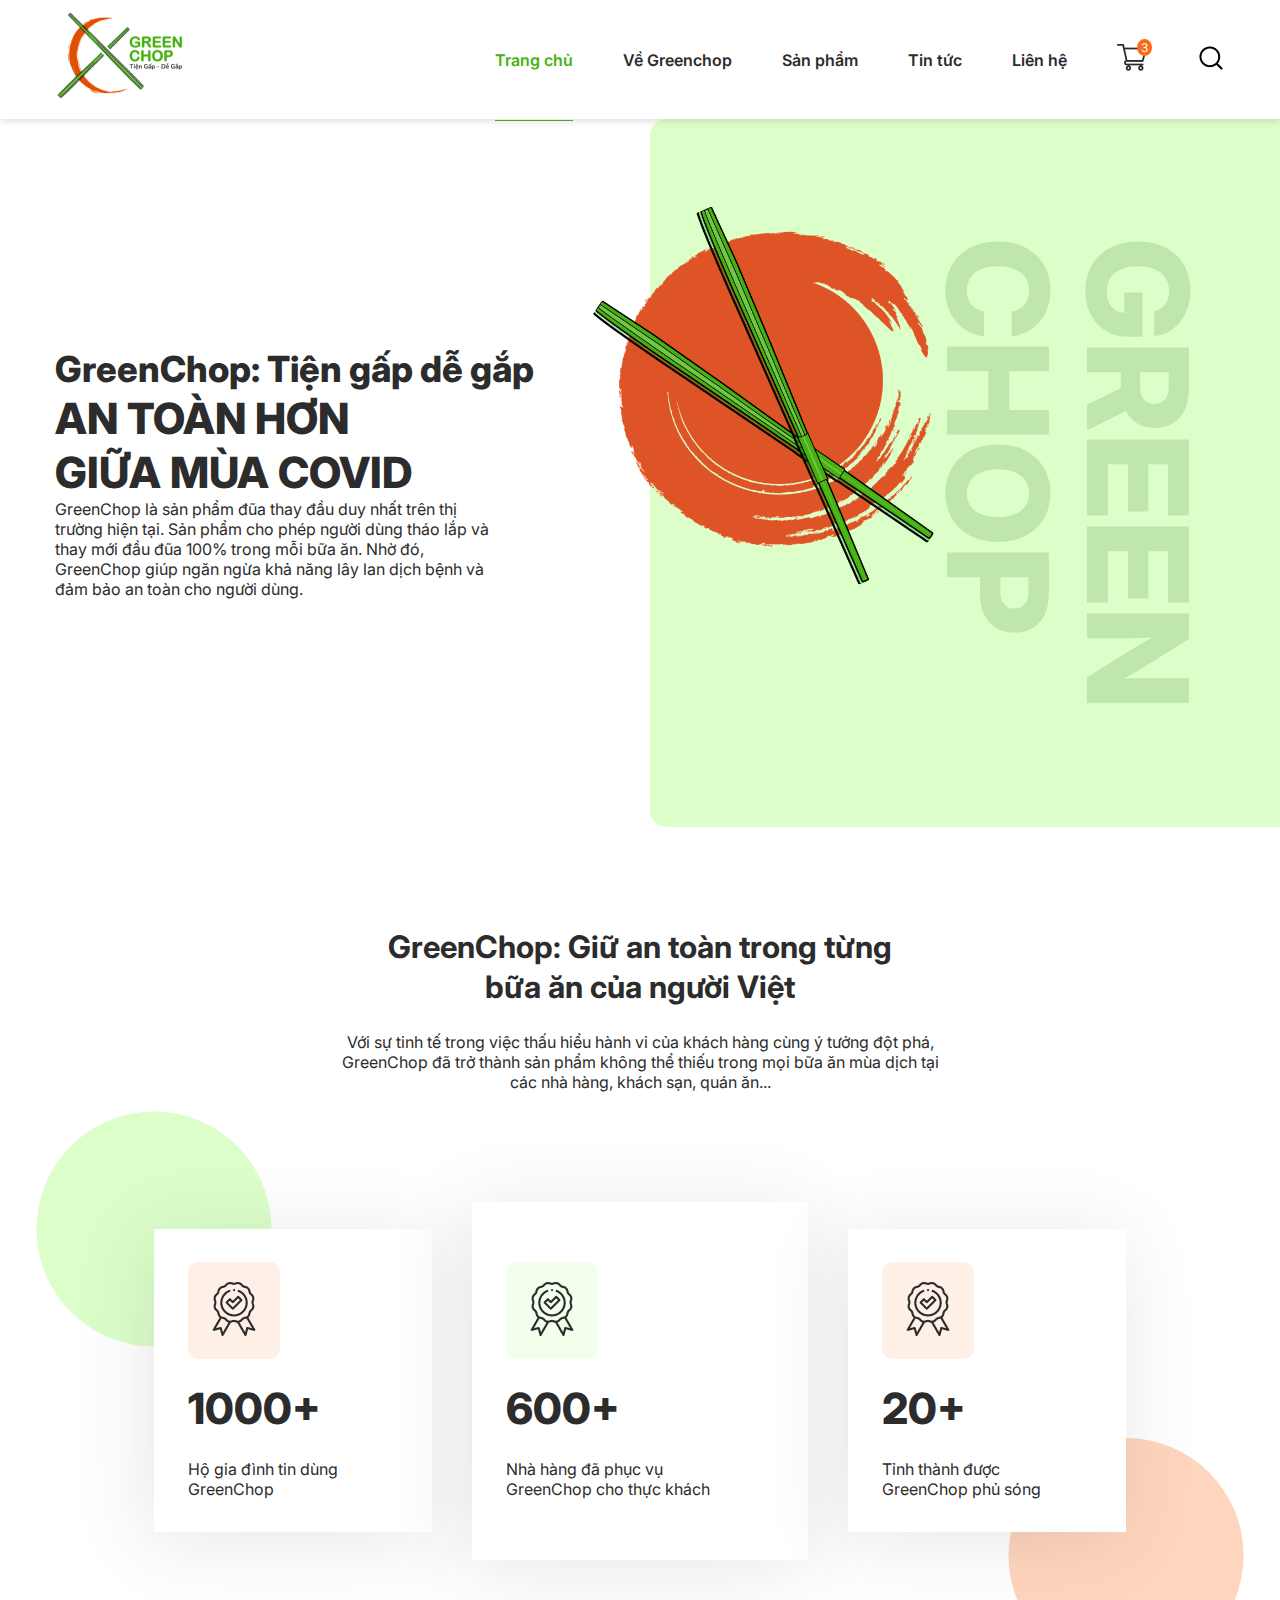
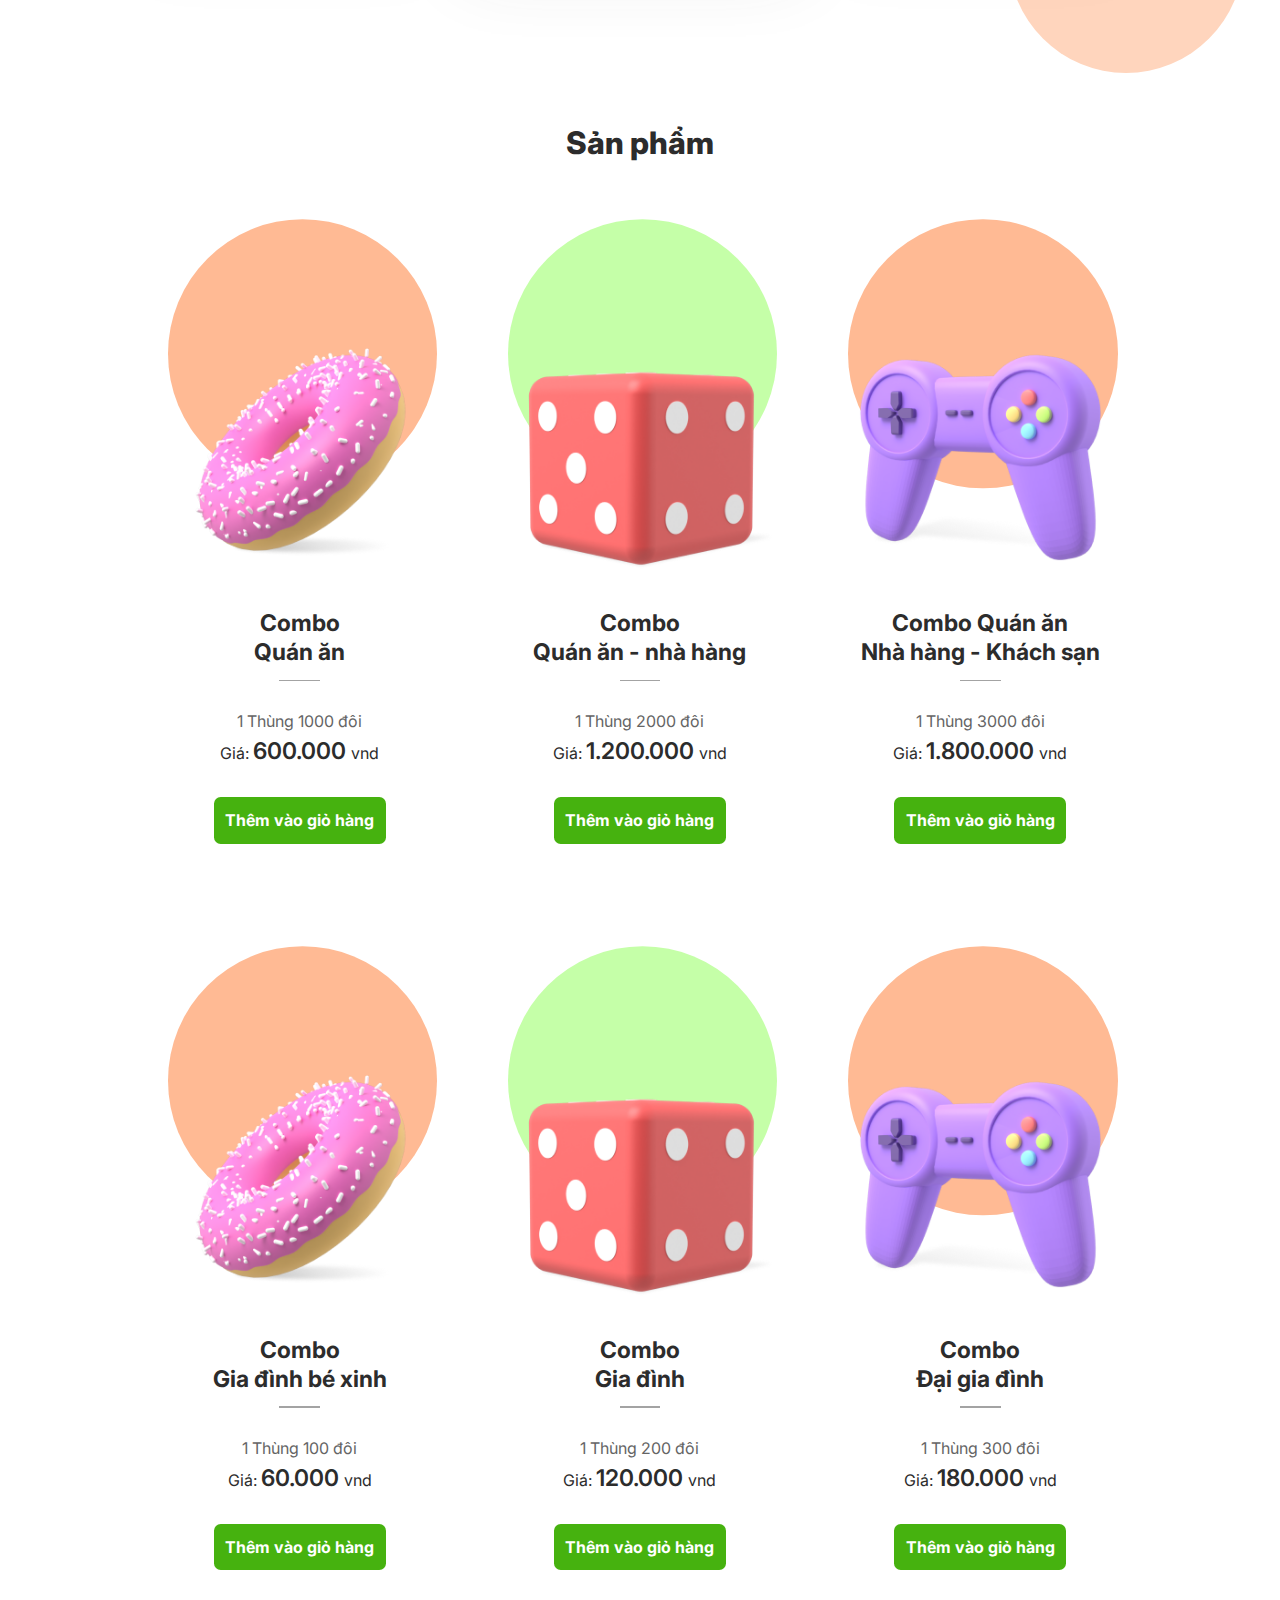
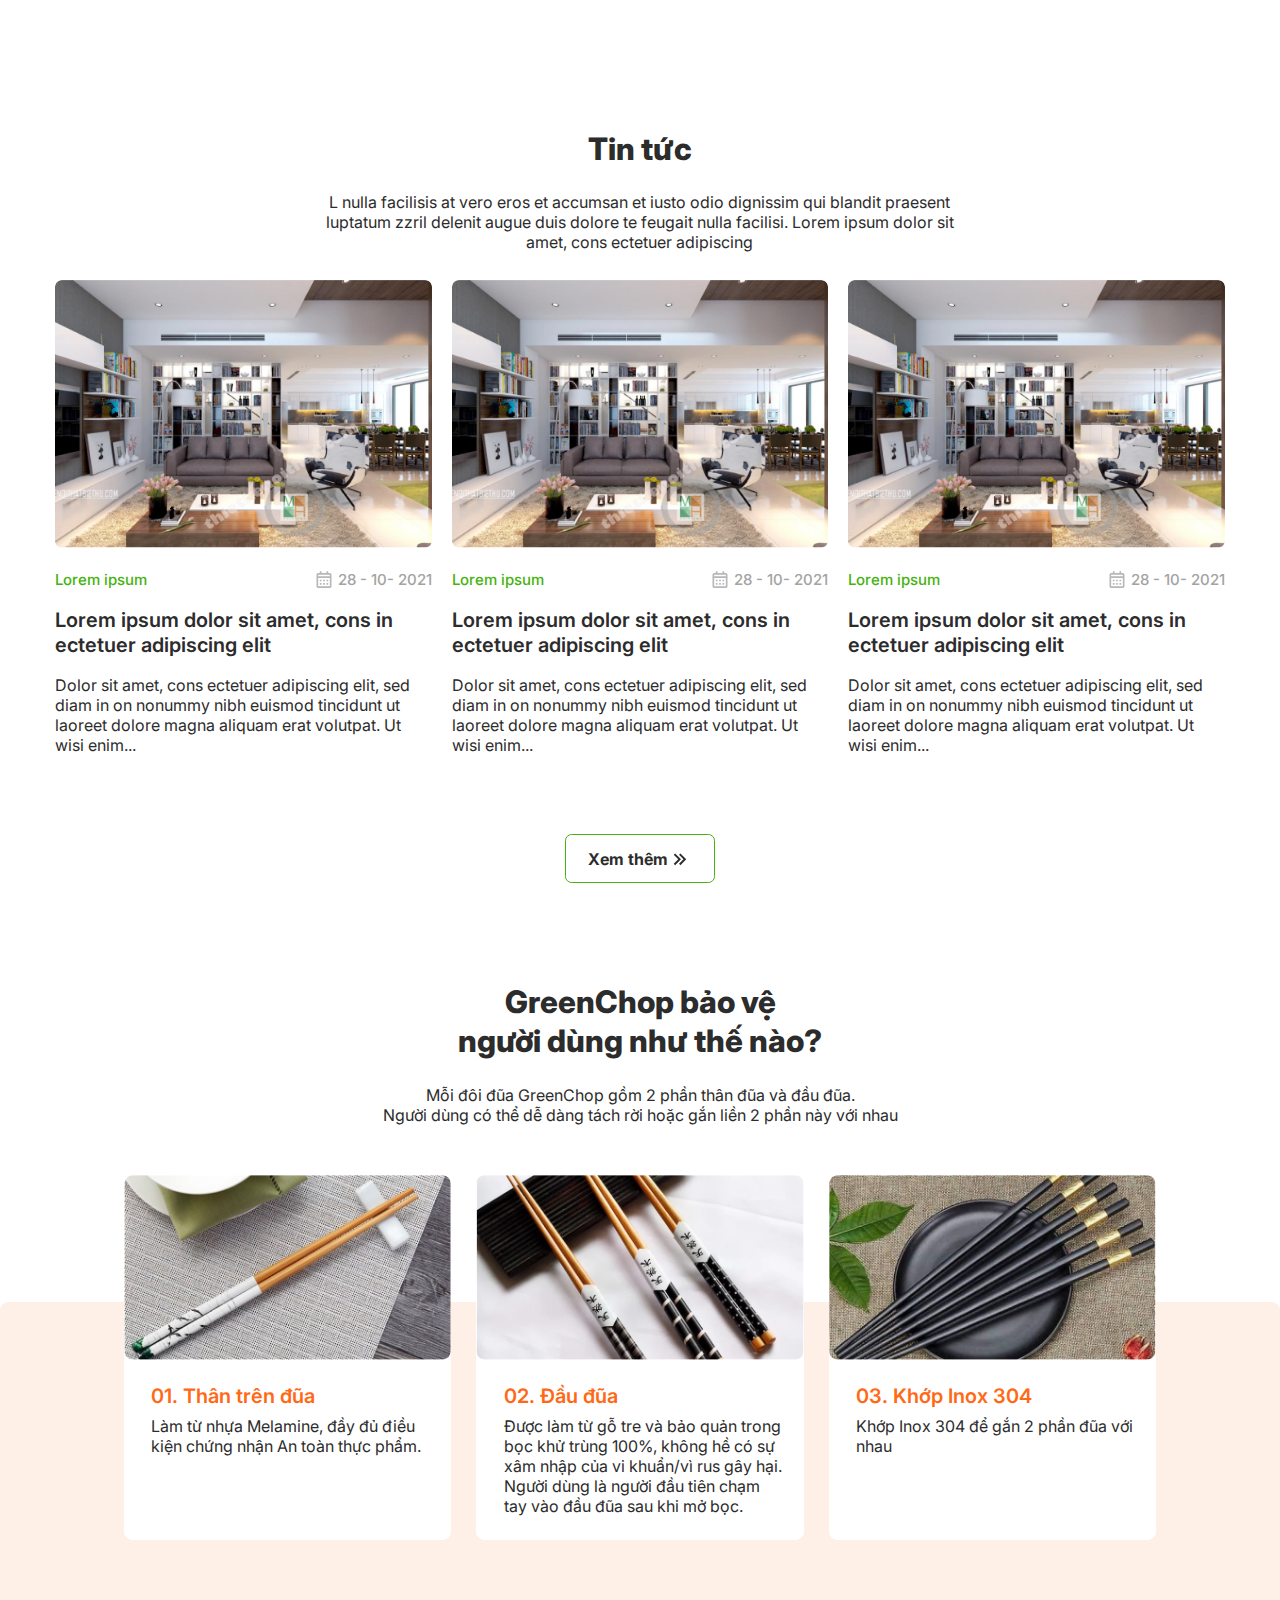
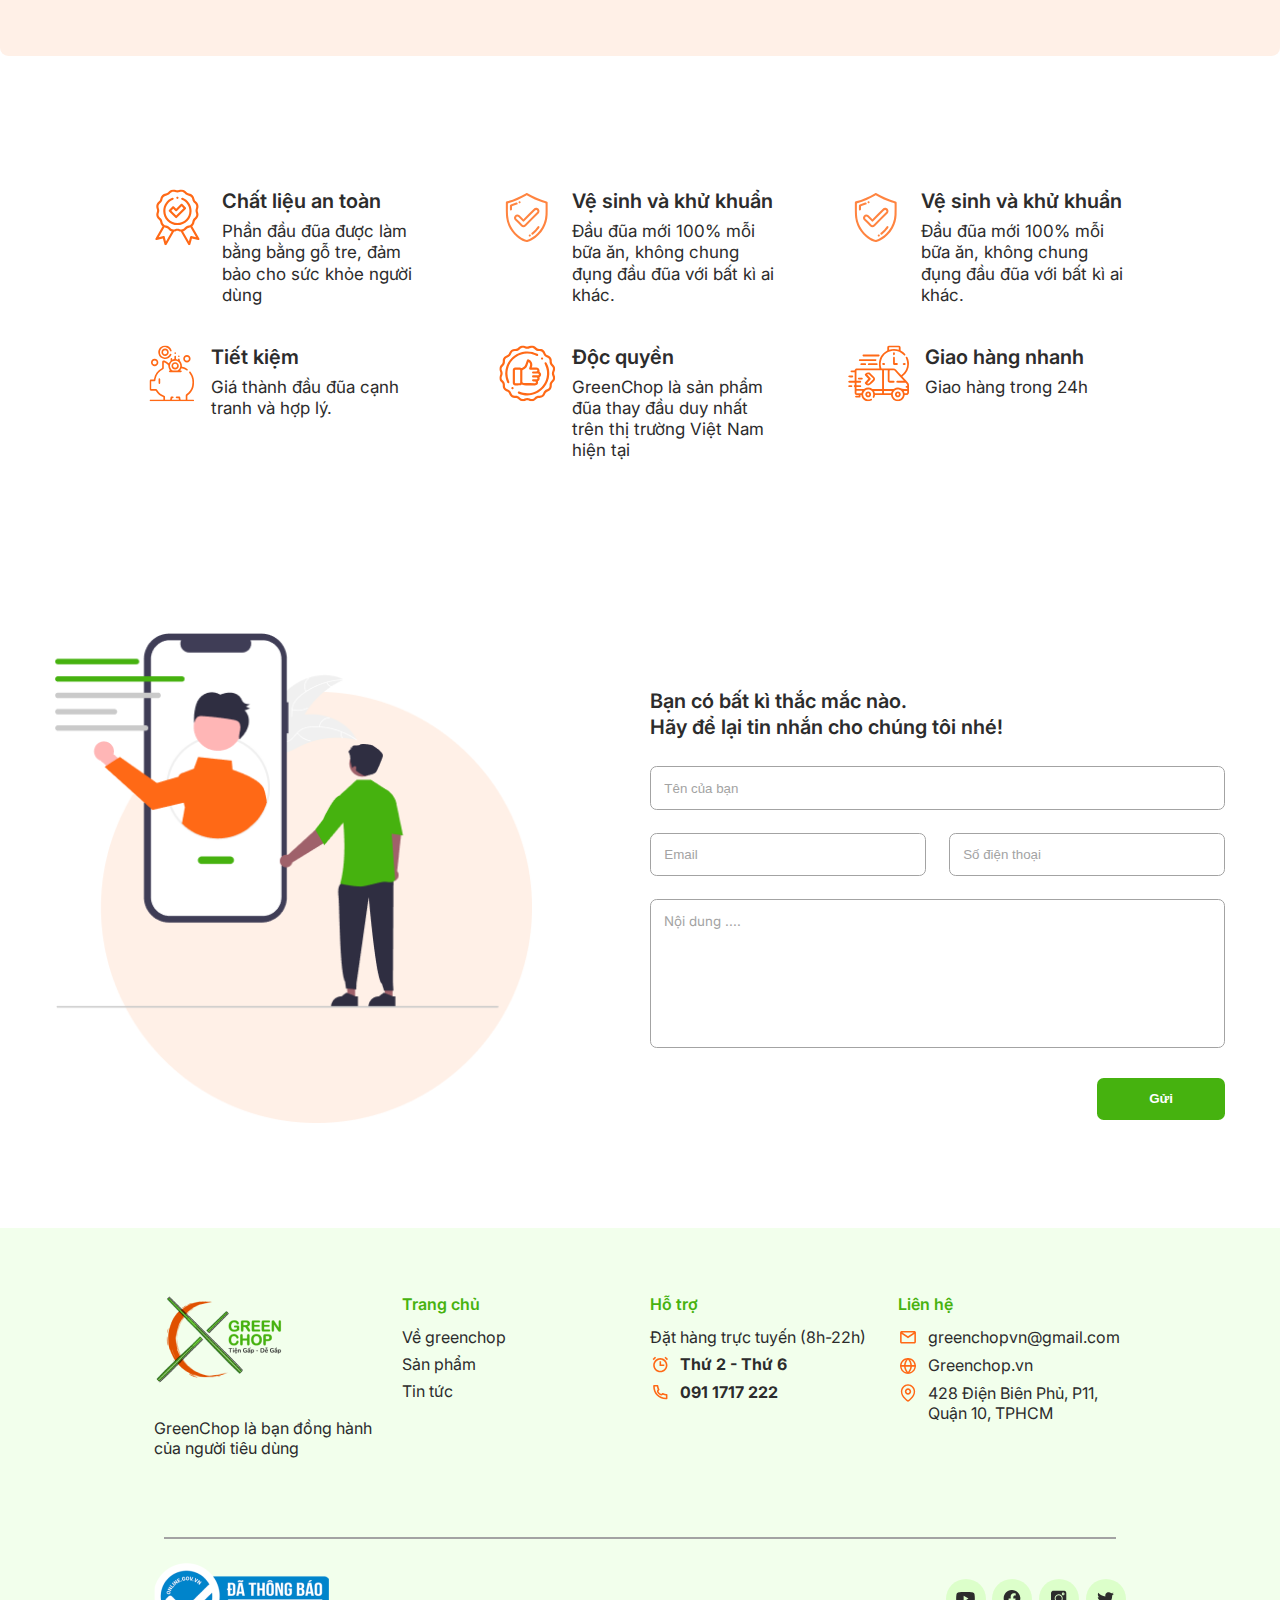
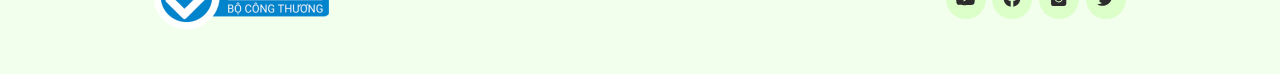
==== commit 7d56a577: "up" ====
--- a/du_an_HTML/index.html
+++ b/du_an_HTML/index.html
@@ -40,20 +40,20 @@
               <label for="menu-toggle" class="menu-overlay"></label>
               <nav class="menu">
                 <ul>
-                  <li class="tab active">
-                    <a href="home.html" target="loadpage">Trang chủ</a>
+                  <li class="active">
+                    <a href="index.html">Trang chủ</a>
                   </li>
-                  <li class="tab">
-                    <a href="greenchop.html" target="loadpage">Về Greenchop</a>
+                  <li>
+                    <a href="greenchop.html">Về Greenchop</a>
                   </li>
-                  <li class="tab">
-                    <a href="products.html" target="loadpage">Sản phẩm</a>
+                  <li>
+                    <a href="products.html">Sản phẩm</a>
                   </li>
-                  <li class="tab">
-                    <a href="news.html" target="loadpage">Tin tức</a>
+                  <li>
+                    <a href="news.html">Tin tức</a>
                   </li>
-                  <li class="tab">
-                    <a href="contact.html" target="loadpage">Liên hệ</a>
+                  <li>
+                    <a href="contact.html">Liên hệ</a>
                   </li>
                 </ul>
               </nav>
@@ -79,15 +79,948 @@
     </header>
     <!-- end header -->
 
-    <script>
-      const $ = document.querySelector.bind(document);
-      const $$ = document.querySelectorAll.bind(document);
-
-      const tabs = $$(".tab");
-      const pages = $$(".page");
-
-      console.log(tabs, pages);
-    </script>
+    <div class="home">
+      <section class="hero">
+        <div class="container">
+          <div class="row align-items-center">
+            <div class="col-12 col-lg-6">
+              <div class="hero-text">
+                <h1>GreenChop: Tiện gấp dễ gắp</h1>
+                <h2>
+                  AN TOÀN HƠN <br />
+                  GIỮA MÙA COVID
+                </h2>
+                <p>
+                  GreenChop là sản phẩm đũa thay đầu duy nhất trên thị trường
+                  hiện tại. Sản phẩm cho phép người dùng tháo lắp và thay mới
+                  đầu đũa 100% trong mỗi bữa ăn. Nhờ đó, GreenChop giúp ngăn
+                  ngừa khả năng lây lan dịch bệnh và đảm bảo an toàn cho người
+                  dùng.
+                </p>
+              </div>
+              <!-- end hero-text -->
+            </div>
+            <div class="col-12 col-lg-6">
+              <div class="hero-image">
+                <img src="images/hero-img.png" alt="" />
+                <span>GREEN<br />CHOP</span>
+              </div>
+              <!-- end hero-image -->
+            </div>
+          </div>
+        </div>
+      </section>
+      <!-- end hero -->
+
+      <section class="counter">
+        <div class="container">
+          <div class="counter-heading">
+            <h2>
+              GreenChop: Giữ an toàn trong từng <br />
+              bữa ăn của người Việt
+            </h2>
+            <p>
+              Với sự tinh tế trong việc thấu hiểu hành vi của khách hàng cùng ý
+              tưởng đột phá, GreenChop đã trở thành sản phẩm không thể thiếu
+              trong mọi bữa ăn mùa dịch tại các nhà hàng, khách sạn, quán ăn...
+            </p>
+          </div>
+          <!-- end counter-heading -->
+          <div class="counter-list">
+            <div class="row justify-content-center align-items-center">
+              <div class="col-12 col-lg-3">
+                <div class="counter-item">
+                  <span class="counter-icon">
+                    <img src="images/icons/quality-icon.png" alt="" />
+                  </span>
+                  <!-- end counter-icon -->
+                  <span class="counter-number">1000+</span>
+                  <span class="counter-desc"
+                    >Hộ gia đình tin dùng <br />
+                    GreenChop
+                  </span>
+                </div>
+                <!-- end counter-item -->
+              </div>
+
+              <div class="col-12 col-lg-4">
+                <div class="counter-item">
+                  <div class="counter-icon">
+                    <img src="images/icons/quality-icon.png" alt="" />
+                  </div>
+                  <!-- end counter-icon -->
+                  <span class="counter-number">600+</span>
+                  <span class="counter-desc"
+                    >Nhà hàng đã phục vụ <br />
+                    GreenChop cho thực khách
+                  </span>
+                </div>
+                <!-- end counter-item -->
+              </div>
+
+              <div class="col-12 col-lg-3">
+                <div class="counter-item">
+                  <div class="counter-icon">
+                    <img src="images/icons/quality-icon.png" alt="" />
+                  </div>
+                  <!-- end counter-icon -->
+                  <span class="counter-number">20+</span>
+                  <span class="counter-desc"
+                    >Tỉnh thành được <br />
+                    GreenChop phủ sóng
+                  </span>
+                </div>
+                <!-- end counter-item -->
+              </div>
+            </div>
+          </div>
+          <!-- end counter-list -->
+        </div>
+      </section>
+      <!-- end counter -->
+
+      <section class="products">
+        <div class="container">
+          <h2>Sản phẩm</h2>
+          <div class="products-list">
+            <div class="row">
+              <div class="col-6 col-lg-4">
+                <div class="product-item">
+                  <div class="image">
+                    <a href="#">
+                      <img src="images/products/product-01.png" alt="" />
+                    </a>
+                  </div>
+                  <!-- end image -->
+                  <h3 class="name">
+                    <a href="#">Combo <br />Quán ăn</a>
+                  </h3>
+                  <p class="quantity">1 Thùng 1000 đôi</p>
+                  <p class="price">Giá: <span> 600.000 </span> vnd</p>
+                  <div class="add-to-cart">
+                    <a href="#" class="btn btn-primary">Thêm vào giỏ hàng</a>
+                  </div>
+                </div>
+                <!-- end product-item -->
+              </div>
+              <!-- end col -->
+
+              <div class="col-6 col-lg-4">
+                <div class="product-item">
+                  <div class="image">
+                    <a href="#">
+                      <img src="images/products/product-02.png" alt="" />
+                    </a>
+                  </div>
+                  <!-- end image -->
+                  <h3 class="name">
+                    <a href="#">Combo <br />Quán ăn - nhà hàng</a>
+                  </h3>
+                  <p class="quantity">1 Thùng 2000 đôi</p>
+                  <p class="price">Giá: <span> 1.200.000 </span> vnd</p>
+                  <div class="add-to-cart">
+                    <a href="#" class="btn btn-primary">Thêm vào giỏ hàng</a>
+                  </div>
+                </div>
+                <!-- end product-item -->
+              </div>
+              <!-- end col -->
+
+              <div class="col-6 col-lg-4">
+                <div class="product-item">
+                  <div class="image">
+                    <a href="#">
+                      <img src="images/products/product-03.png" alt="" />
+                    </a>
+                  </div>
+                  <!-- end image -->
+                  <h3 class="name">
+                    <a href="#">Combo Quán ăn <br />Nhà hàng - Khách sạn</a>
+                  </h3>
+                  <p class="quantity">1 Thùng 3000 đôi</p>
+                  <p class="price">Giá: <span> 1.800.000 </span> vnd</p>
+                  <div class="add-to-cart">
+                    <a href="#" class="btn btn-primary">Thêm vào giỏ hàng</a>
+                  </div>
+                </div>
+                <!-- end product-item -->
+              </div>
+              <!-- end col -->
+
+              <div class="col-6 col-lg-4">
+                <div class="product-item">
+                  <div class="image">
+                    <a href="#">
+                      <img src="images/products/product-01.png" alt="" />
+                    </a>
+                  </div>
+                  <!-- end image -->
+                  <h3 class="name">
+                    <a href="#">Combo <br />Gia đình bé xinh</a>
+                  </h3>
+                  <p class="quantity">1 Thùng 100 đôi</p>
+                  <p class="price">Giá: <span> 60.000 </span> vnd</p>
+                  <div class="add-to-cart">
+                    <a href="#" class="btn btn-primary">Thêm vào giỏ hàng</a>
+                  </div>
+                </div>
+                <!-- end product-item -->
+              </div>
+              <!-- end col -->
+
+              <div class="col-6 col-lg-4">
+                <div class="product-item">
+                  <div class="image">
+                    <a href="#">
+                      <img src="images/products/product-02.png" alt="" />
+                    </a>
+                  </div>
+                  <!-- end image -->
+                  <h3 class="name">
+                    <a href="#">Combo <br />Gia đình</a>
+                  </h3>
+                  <p class="quantity">1 Thùng 200 đôi</p>
+                  <p class="price">Giá: <span> 120.000 </span> vnd</p>
+                  <div class="add-to-cart">
+                    <a href="#" class="btn btn-primary">Thêm vào giỏ hàng</a>
+                  </div>
+                </div>
+                <!-- end product-item -->
+              </div>
+              <!-- end col -->
+
+              <div class="col-6 col-lg-4">
+                <div class="product-item">
+                  <div class="image">
+                    <a href="#">
+                      <img src="images/products/product-03.png" alt="" />
+                    </a>
+                  </div>
+                  <!-- end image -->
+                  <h3 class="name">
+                    <a href="#">Combo <br />Đại gia đình</a>
+                  </h3>
+                  <p class="quantity">1 Thùng 300 đôi</p>
+                  <p class="price">Giá: <span> 180.000 </span> vnd</p>
+                  <div class="add-to-cart">
+                    <a href="#" class="btn btn-primary">Thêm vào giỏ hàng</a>
+                  </div>
+                </div>
+                <!-- end product-item -->
+              </div>
+              <!-- end col -->
+            </div>
+          </div>
+          <!-- end  products-list-->
+        </div>
+      </section>
+      <!-- end products -->
+
+      <section class="posts">
+        <div class="container">
+          <div class="posts-heading">
+            <h2>Tin tức</h2>
+            <p>
+              L nulla facilisis at vero eros et accumsan et iusto odio dignissim
+              qui blandit praesent luptatum zzril delenit augue duis dolore te
+              feugait nulla facilisi. Lorem ipsum dolor sit amet, cons ectetuer
+              adipiscing
+            </p>
+          </div>
+          <!-- end posts-heading -->
+
+          <div class="posts-list">
+            <div class="row">
+              <div class="col-12 col-sm-6 col-lg-4">
+                <div class="post-item">
+                  <div class="image">
+                    <a href="#">
+                      <img src="images/posts/post-1.jpg" alt="" />
+                    </a>
+                  </div>
+                  <!-- end images -->
+                  <ul class="meta">
+                    <li>
+                      <a href="#">Lorem ipsum</a>
+                    </li>
+                    <li>
+                      <a href="#"
+                        ><svg
+                          xmlns="http://www.w3.org/2000/svg"
+                          width="20"
+                          height="21"
+                          viewBox="0 0 20 21"
+                          fill="none"
+                        >
+                          <path
+                            d="M15.8333 18.9836H4.16667C3.24619 18.9836 2.5 18.2374 2.5 17.3169V5.65023C2.5 4.72975 3.24619 3.98356 4.16667 3.98356H5.83333V2.31689H7.5V3.98356H12.5V2.31689H14.1667V3.98356H15.8333C16.7538 3.98356 17.5 4.72975 17.5 5.65023V17.3169C17.5 18.2374 16.7538 18.9836 15.8333 18.9836ZM4.16667 8.98356V17.3169H15.8333V8.98356H4.16667ZM4.16667 5.65023V7.31689H15.8333V5.65023H4.16667ZM14.1667 15.6502H12.5V13.9836H14.1667V15.6502ZM10.8333 15.6502H9.16667V13.9836H10.8333V15.6502ZM7.5 15.6502H5.83333V13.9836H7.5V15.6502ZM14.1667 12.3169H12.5V10.6502H14.1667V12.3169ZM10.8333 12.3169H9.16667V10.6502H10.8333V12.3169ZM7.5 12.3169H5.83333V10.6502H7.5V12.3169Z"
+                            fill="#B7B7B7"
+                          />
+                        </svg>
+                        <span> 28 - 10- 2021</span></a
+                      >
+                    </li>
+                  </ul>
+                  <!-- end meta -->
+                  <h3 class="title">
+                    <a href="#"
+                      >Lorem ipsum dolor sit amet, cons in ectetuer adipiscing
+                      elit</a
+                    >
+                  </h3>
+                  <p>
+                    Dolor sit amet, cons ectetuer adipiscing elit, sed diam in
+                    on nonummy nibh euismod tincidunt ut laoreet dolore magna
+                    aliquam erat volutpat. Ut wisi enim...
+                  </p>
+                </div>
+                <!-- end post-item -->
+              </div>
+              <!-- end col -->
+
+              <div class="col-12 col-sm-6 col-lg-4">
+                <div class="post-item">
+                  <div class="image">
+                    <a href="#">
+                      <img src="images/posts/post-1.jpg" alt="" />
+                    </a>
+                  </div>
+                  <!-- end images -->
+                  <ul class="meta">
+                    <li>
+                      <a href="#">Lorem ipsum</a>
+                    </li>
+                    <li>
+                      <a href="#"
+                        ><svg
+                          xmlns="http://www.w3.org/2000/svg"
+                          width="20"
+                          height="21"
+                          viewBox="0 0 20 21"
+                          fill="none"
+                        >
+                          <path
+                            d="M15.8333 18.9836H4.16667C3.24619 18.9836 2.5 18.2374 2.5 17.3169V5.65023C2.5 4.72975 3.24619 3.98356 4.16667 3.98356H5.83333V2.31689H7.5V3.98356H12.5V2.31689H14.1667V3.98356H15.8333C16.7538 3.98356 17.5 4.72975 17.5 5.65023V17.3169C17.5 18.2374 16.7538 18.9836 15.8333 18.9836ZM4.16667 8.98356V17.3169H15.8333V8.98356H4.16667ZM4.16667 5.65023V7.31689H15.8333V5.65023H4.16667ZM14.1667 15.6502H12.5V13.9836H14.1667V15.6502ZM10.8333 15.6502H9.16667V13.9836H10.8333V15.6502ZM7.5 15.6502H5.83333V13.9836H7.5V15.6502ZM14.1667 12.3169H12.5V10.6502H14.1667V12.3169ZM10.8333 12.3169H9.16667V10.6502H10.8333V12.3169ZM7.5 12.3169H5.83333V10.6502H7.5V12.3169Z"
+                            fill="#B7B7B7"
+                          />
+                        </svg>
+                        <span>28 - 10- 2021</span></a
+                      >
+                    </li>
+                  </ul>
+                  <!-- end meta -->
+                  <h3 class="title">
+                    <a href="#"
+                      >Lorem ipsum dolor sit amet, cons in ectetuer adipiscing
+                      elit</a
+                    >
+                  </h3>
+                  <p>
+                    Dolor sit amet, cons ectetuer adipiscing elit, sed diam in
+                    on nonummy nibh euismod tincidunt ut laoreet dolore magna
+                    aliquam erat volutpat. Ut wisi enim...
+                  </p>
+                </div>
+                <!-- end post-item -->
+              </div>
+              <!-- end col -->
+
+              <div class="col-12 col-sm-6 col-lg-4">
+                <div class="post-item">
+                  <div class="image">
+                    <a href="#">
+                      <img src="images/posts/post-1.jpg" alt="" />
+                    </a>
+                  </div>
+                  <!-- end images -->
+                  <ul class="meta">
+                    <li>
+                      <a href="#">Lorem ipsum</a>
+                    </li>
+                    <li>
+                      <a href="#"
+                        ><svg
+                          xmlns="http://www.w3.org/2000/svg"
+                          width="20"
+                          height="21"
+                          viewBox="0 0 20 21"
+                          fill="none"
+                        >
+                          <path
+                            d="M15.8333 18.9836H4.16667C3.24619 18.9836 2.5 18.2374 2.5 17.3169V5.65023C2.5 4.72975 3.24619 3.98356 4.16667 3.98356H5.83333V2.31689H7.5V3.98356H12.5V2.31689H14.1667V3.98356H15.8333C16.7538 3.98356 17.5 4.72975 17.5 5.65023V17.3169C17.5 18.2374 16.7538 18.9836 15.8333 18.9836ZM4.16667 8.98356V17.3169H15.8333V8.98356H4.16667ZM4.16667 5.65023V7.31689H15.8333V5.65023H4.16667ZM14.1667 15.6502H12.5V13.9836H14.1667V15.6502ZM10.8333 15.6502H9.16667V13.9836H10.8333V15.6502ZM7.5 15.6502H5.83333V13.9836H7.5V15.6502ZM14.1667 12.3169H12.5V10.6502H14.1667V12.3169ZM10.8333 12.3169H9.16667V10.6502H10.8333V12.3169ZM7.5 12.3169H5.83333V10.6502H7.5V12.3169Z"
+                            fill="#B7B7B7"
+                          />
+                        </svg>
+                        <span>28 - 10- 2021</span></a
+                      >
+                    </li>
+                  </ul>
+                  <!-- end meta -->
+                  <h3 class="title">
+                    <a href="#"
+                      >Lorem ipsum dolor sit amet, cons in ectetuer adipiscing
+                      elit</a
+                    >
+                  </h3>
+                  <p>
+                    Dolor sit amet, cons ectetuer adipiscing elit, sed diam in
+                    on nonummy nibh euismod tincidunt ut laoreet dolore magna
+                    aliquam erat volutpat. Ut wisi enim...
+                  </p>
+                </div>
+                <!-- end post-item -->
+              </div>
+              <!-- end col -->
+            </div>
+          </div>
+          <!-- end posts-list -->
+
+          <div class="posts-more">
+            <a href="#" class="btn btn-outline-primary"
+              ><span>Xem thêm</span>
+              <svg
+                xmlns="http://www.w3.org/2000/svg"
+                width="24"
+                height="24"
+                viewBox="0 0 24 24"
+                fill="none"
+              >
+                <path
+                  d="M12.4025 18.1597L11.0268 16.786L15.499 12.3138L11.0268 7.84155L12.4025 6.47363L18.2456 12.3167L12.4035 18.1597H12.4025ZM7.1282 18.1597L5.75348 16.786L10.2257 12.3138L5.75348 7.84836L7.1282 6.47363L12.9722 12.3167L7.12917 18.1597H7.1282Z"
+                  fill="#2C2C2C"
+                />
+              </svg>
+            </a>
+          </div>
+        </div>
+      </section>
+      <!-- end posts -->
+
+      <section class="feature">
+        <div class="container">
+          <div class="feature-heading">
+            <h2>
+              GreenChop bảo vệ <br />
+              người dùng như thế nào?
+            </h2>
+            <p>
+              Mỗi đôi đũa GreenChop gồm 2 phần thân đũa và đầu đũa. <br />
+              Người dùng có thể dễ dàng tách rời hoặc gắn liền 2 phần này với
+              nhau
+            </p>
+          </div>
+          <!-- end feature-heading -->
+
+          <div class="feature-list">
+            <div class="feature-item">
+              <div class="image">
+                <img src="images/features/feature-01.png" alt="" />
+              </div>
+              <!-- end image -->
+              <div class="info">
+                <h3>01. Thân trên đũa</h3>
+                <p>
+                  Làm từ nhựa Melamine, đầy đủ điều kiện chứng nhận An toàn thực
+                  phẩm.
+                </p>
+              </div>
+              <!-- end info -->
+            </div>
+            <!-- end feature-item -->
+
+            <div class="feature-item">
+              <div class="image">
+                <img src="images/features/feature-02.png" alt="" />
+              </div>
+              <!-- end image -->
+              <div class="info">
+                <h3>02. Đầu đũa</h3>
+                <p>
+                  Được làm từ gỗ tre và bảo quản trong bọc khử trùng 100%, không
+                  hề có sự xâm nhập của vi khuẩn/vì rus gây hại. Người dùng là
+                  người đầu tiên chạm tay vào đầu đũa sau khi mở bọc.
+                </p>
+              </div>
+              <!-- end info -->
+            </div>
+            <!-- end feature-item  -->
+
+            <div class="feature-item">
+              <div class="image">
+                <img src="images/features/feature-03.png" alt="" />
+              </div>
+              <!-- end image -->
+              <div class="info">
+                <h3>03. Khớp Inox 304</h3>
+                <p>Khớp Inox 304 để gắn 2 phần đũa với nhau</p>
+              </div>
+              <!-- end info -->
+            </div>
+            <!-- end feature-item  -->
+          </div>
+          <!-- end feature-list -->
+        </div>
+      </section>
+      <!-- end features -->
+
+      <section class="quality">
+        <div class="container">
+          <div class="quality-list">
+            <div class="row">
+              <div class="col-12 col-md-6 col-xl-4">
+                <div class="quality-item">
+                  <div class="image">
+                    <svg
+                      xmlns="http://www.w3.org/2000/svg"
+                      width="57"
+                      height="57"
+                      viewBox="0 0 57 57"
+                      fill="none"
+                    >
+                      <g clip-path="url(#clip0_73_475)">
+                        <path
+                          d="M50.3187 49.4431L43.2555 37.2094C44.427 36.2229 45.2366 34.8199 45.4529 33.23C45.5998 32.149 46.1558 31.1858 47.0185 30.518C49.2549 28.7869 50.0688 25.7497 48.9977 23.1322C48.5844 22.1224 48.5844 21.0103 48.9977 20.0007C50.0688 17.3831 49.2549 14.346 47.0185 12.6148C46.1558 11.947 45.5997 10.9838 45.4529 9.90277C45.0717 7.10043 42.8483 4.87701 40.0459 4.49604C38.965 4.34902 38.0018 3.793 37.3341 2.93029C35.6028 0.693776 32.566 -0.119966 29.9482 0.951172C28.9384 1.36442 27.8263 1.36442 26.8167 0.951172C24.1993 -0.120075 21.162 0.693776 19.4308 2.93029C18.763 3.793 17.7998 4.34902 16.7188 4.49604C13.9163 4.87711 11.693 7.10043 11.3121 9.90288C11.165 10.9839 10.609 11.9471 9.7463 12.6149C7.50979 14.3461 6.69605 17.3833 7.76718 20.0008C8.18044 21.0104 8.18044 22.1226 7.76718 23.1323C6.69594 25.7497 7.50979 28.7869 9.7463 30.5181C10.609 31.1859 11.165 32.1491 11.3121 33.23C11.5311 34.8408 12.3595 36.2595 13.5559 37.2477L6.51478 49.4431C6.29425 49.8252 6.32544 50.3025 6.59407 50.6524C6.86259 51.0023 7.31532 51.1561 7.74166 51.042L13.8789 49.3975L15.5163 55.5083C15.6305 55.9344 15.9901 56.2497 16.4275 56.3073C16.4752 56.3137 16.5229 56.3167 16.5701 56.3167C16.956 56.3167 17.3179 56.1117 17.5143 55.7714L25.1121 42.6118C25.6882 42.5497 26.2618 42.4087 26.8166 42.1816C27.8263 41.7684 28.9385 41.7684 29.9481 42.1816C30.5264 42.4184 31.1254 42.5627 31.7263 42.6203L39.319 55.7714C39.5156 56.1118 39.8773 56.3167 40.2632 56.3167C40.3105 56.3167 40.3581 56.3137 40.406 56.3073C40.8433 56.2497 41.2029 55.9344 41.3171 55.5083L42.9546 49.3975L49.0919 51.042C49.5177 51.1561 49.9708 51.0025 50.2394 50.6524C50.5079 50.3025 50.5392 49.8252 50.3187 49.4431ZM16.9417 52.4005L15.7035 47.7795C15.6286 47.5 15.4459 47.2618 15.1953 47.1172C14.9448 46.9726 14.6473 46.9334 14.3678 47.0083L9.72034 48.2535L15.451 38.3277C15.8562 38.4726 16.2803 38.5772 16.7187 38.6369C17.7997 38.7839 18.7629 39.3399 19.4307 40.2026C20.2783 41.2976 21.4391 42.0507 22.7102 42.4093L16.9417 52.4005ZM25.9903 40.1629C24.277 40.8642 22.2889 40.3314 21.1556 38.8676C20.1354 37.5496 18.664 36.7 17.0125 36.4755C15.1781 36.2261 13.7226 34.7707 13.4733 32.9362C13.2487 31.2847 12.3992 29.8134 11.0813 28.7931C9.61727 27.6599 9.08459 25.6718 9.78578 23.9584C10.4172 22.4159 10.4172 20.717 9.78578 19.1745C9.08459 17.4612 9.61727 15.473 11.0813 14.3398C12.3992 13.3196 13.2487 11.8483 13.4733 10.1967C13.7227 8.36232 15.1781 6.90683 17.0125 6.6574C18.664 6.43294 20.1354 5.58343 21.1556 4.26547C21.9548 3.23294 23.1789 2.66373 24.4323 2.66373C24.9561 2.66373 25.4852 2.76331 25.9902 2.96999C27.5328 3.60126 29.2318 3.60126 30.7742 2.96999C32.4874 2.26869 34.4757 2.80148 35.6089 4.26547C36.6291 5.58343 38.1004 6.43294 39.7518 6.6574C41.5862 6.90683 43.0417 8.36221 43.2911 10.1967C43.5157 11.8483 44.3652 13.3196 45.6831 14.3398C47.1471 15.473 47.6798 17.4611 46.9786 19.1745C46.3473 20.717 46.3473 22.4159 46.9786 23.9584C47.6798 25.6718 47.147 27.6599 45.6831 28.7931C44.3652 29.8133 43.5157 31.2846 43.2911 32.9361C43.0417 34.7706 41.5862 36.2261 39.7519 36.4754C38.1003 36.6999 36.629 37.5494 35.6088 38.8675C34.4755 40.3316 32.4874 40.8641 30.7742 40.1628C29.2317 39.5317 27.5329 39.5317 25.9903 40.1629ZM42.4656 47.0083C41.8835 46.8522 41.2858 47.1977 41.1298 47.7795L39.8915 52.4005L34.1132 42.392C35.3612 42.0269 36.4994 41.2806 37.334 40.2026C38.0017 39.3398 38.9649 38.7838 40.0458 38.6369C40.5047 38.5745 40.9477 38.4618 41.3699 38.3062L47.1129 48.2535L42.4656 47.0083Z"
+                          fill="#FF6916"
+                        />
+                        <path
+                          d="M23.426 17.5321L20.0326 20.9253C19.8281 21.1298 19.7131 21.4073 19.7131 21.6965C19.7131 21.9858 19.8281 22.2632 20.0326 22.4677L26.3969 28.8322C26.6014 29.0367 26.8789 29.1516 27.1681 29.1516C27.4574 29.1516 27.7348 29.0367 27.9393 28.8322L36.801 19.9706C37.2269 19.5447 37.2269 18.8541 36.801 18.4282L33.4077 15.0348C33.2031 14.8303 32.9257 14.7153 32.6365 14.7153C32.3472 14.7153 32.0698 14.8303 31.8653 15.0348L27.1682 19.7319L24.9686 17.5322C24.7641 17.3277 24.4866 17.2127 24.1974 17.2127C23.9079 17.2126 23.6305 17.3276 23.426 17.5321ZM26.3968 22.0456C26.6013 22.2501 26.8788 22.365 27.168 22.365C27.4573 22.365 27.7347 22.2501 27.9392 22.0456L32.6363 17.3484L34.4872 19.1994L27.168 26.5186L22.3462 21.6967L24.1972 19.8458L26.3968 22.0456Z"
+                          fill="#FF6916"
+                        />
+                        <path
+                          d="M42.5953 21.9334C42.5953 19.0361 41.727 16.2497 40.0845 13.8754C38.4804 11.5569 36.2523 9.78407 33.6411 8.74859C33.0809 8.52664 32.4472 8.80051 32.2252 9.36045C32.0031 9.9204 32.2771 10.5543 32.8369 10.7764C37.4398 12.6016 40.4141 16.981 40.4141 21.9334C40.4141 28.5487 35.0321 33.9306 28.4168 33.9306C21.8015 33.9306 16.4195 28.5487 16.4195 21.9334C16.4195 16.9809 19.3937 12.6015 23.9967 10.7762C24.5566 10.5542 24.8306 9.92029 24.6085 9.36035C24.3865 8.8004 23.7525 8.52643 23.1926 8.74848C20.5813 9.78407 18.3531 11.5568 16.7491 13.8752C15.1065 16.2496 14.2382 19.036 14.2382 21.9333C14.2382 29.7513 20.5987 36.1119 28.4168 36.1119C36.2349 36.112 42.5953 29.7514 42.5953 21.9334Z"
+                          fill="#FF6916"
+                        />
+                        <path
+                          d="M28.4166 9.93572C28.7035 9.93572 28.9849 9.82011 29.1876 9.61615C29.3905 9.41329 29.5073 9.13299 29.5073 8.84506C29.5073 8.55821 29.3906 8.27682 29.1876 8.07396C28.9849 7.8711 28.7035 7.75439 28.4166 7.75439C28.1298 7.75439 27.8484 7.8711 27.6456 8.07396C27.4427 8.27682 27.326 8.55821 27.326 8.84506C27.326 9.13299 27.4427 9.41329 27.6456 9.61615C27.8484 9.82011 28.1298 9.93572 28.4166 9.93572Z"
+                          fill="#FF6916"
+                        />
+                      </g>
+                      <defs>
+                        <clipPath id="clip0_73_475">
+                          <rect
+                            width="55.8333"
+                            height="55.8333"
+                            fill="white"
+                            transform="translate(0.500031 0.483398)"
+                          />
+                        </clipPath>
+                      </defs>
+                    </svg>
+                  </div>
+                  <!-- end image -->
+
+                  <div class="info">
+                    <h3>Chất liệu an toàn</h3>
+                    <p>
+                      Phần đầu đũa được làm bằng bằng gỗ tre, đảm bảo cho sức
+                      khỏe người dùng
+                    </p>
+                  </div>
+                  <!-- end info -->
+                </div>
+                <!-- end quality-item -->
+              </div>
+              <!-- end col -->
+              <div class="col-12 col-md-6 col-xl-4">
+                <div class="quality-item">
+                  <div class="image">
+                    <svg
+                      xmlns="http://www.w3.org/2000/svg"
+                      width="57"
+                      height="57"
+                      viewBox="0 0 57 57"
+                      fill="none"
+                    >
+                      <path
+                        d="M28.0429 4.03394C34.1962 7.63929 40.6822 10.4658 47.5577 12.3845C48.4577 12.6347 48.6589 12.9132 48.6563 13.8519C48.646 17.808 48.7156 21.7667 48.5918 25.7176C48.4422 30.4861 47.1657 34.9812 44.824 39.1513C41.9279 44.3118 37.8377 48.2936 32.7082 51.2104C31.3259 51.997 29.8894 52.6881 28.2982 52.9744C27.3053 53.1523 26.4053 52.8326 25.5155 52.4896C22.5987 51.3626 20.0327 49.6476 17.6704 47.6308C14.0522 44.5413 11.2411 40.8379 9.35075 36.4537C8.2676 33.9419 7.48618 31.3371 7.19218 28.6164C6.99618 26.7801 6.89818 24.9311 6.86724 23.0845C6.81566 20.0233 6.85176 16.9596 6.85176 13.8984C6.85176 12.8977 7.03745 12.6424 8.00197 12.3742C14.5834 10.5432 20.8219 7.89718 26.7225 4.45946C26.97 4.31504 27.2176 4.17836 27.4678 4.03651C27.6586 4.03394 27.8495 4.03394 28.0429 4.03394ZM8.92007 20.3947C8.89944 20.3947 8.87623 20.3973 8.8556 20.3973C8.93039 22.5481 8.94586 24.7015 9.09028 26.8472C9.33012 30.3958 10.3024 33.7613 11.8755 36.9515C13.6344 40.5233 16.0844 43.5561 19.1043 46.1273C21.2242 47.93 23.5401 49.4413 26.1241 50.5218C27.1402 50.9474 28.1331 51.1021 29.1647 50.6069C29.6083 50.3929 30.0751 50.2278 30.5161 50.0086C34.5005 48.0435 37.8377 45.2737 40.5791 41.7921C44.2025 37.1862 46.196 31.9225 46.4874 26.089C46.6783 22.2696 46.5648 18.4373 46.5983 14.6102C46.6009 14.3548 46.5055 14.2439 46.2708 14.1769C45.4765 13.9474 44.6847 13.7127 43.8982 13.4574C38.4179 11.6727 33.1724 9.35686 28.1692 6.49682C27.8959 6.3395 27.6844 6.29824 27.3852 6.47103C21.6832 9.76175 15.6666 12.3252 9.33786 14.1511C8.98712 14.2517 8.90975 14.4167 8.91233 14.7494C8.92781 16.6295 8.92007 18.5121 8.92007 20.3947Z"
+                        fill="#FF8440"
+                      />
+                      <path
+                        d="M24.5486 30.1843C24.6569 30.027 24.7446 29.8465 24.8787 29.7124C28.1101 26.4706 31.3518 23.2392 34.5832 19.9949C35.6199 18.9556 36.8243 18.5636 38.2401 19.0227C40.3961 19.7216 41.2059 22.4449 39.7978 24.2218C39.6405 24.4204 39.4703 24.6138 39.2898 24.7918C35.2202 28.8665 31.1481 32.9386 27.0759 37.0107C25.4151 38.6716 23.4809 38.6742 21.8252 37.0185C19.9168 35.1127 18.0058 33.212 16.1077 31.2984C14.7434 29.9213 14.6326 28.0438 15.8085 26.6434C16.982 25.2431 19.1044 25.0084 20.4661 26.2256C21.6885 27.3191 22.8155 28.5209 23.9786 29.6814C24.123 29.8258 24.2159 30.0218 24.3345 30.1946C24.4041 30.192 24.4763 30.1895 24.5486 30.1843ZM38.4155 22.4449C38.4284 21.5836 38.0519 21.1039 37.4484 20.9491C36.8346 20.7918 36.4168 21.1013 36.0171 21.501C32.4994 25.0239 28.9792 28.5415 25.4589 32.0592C24.6852 32.8329 24.2056 32.8355 23.4396 32.0695C22.1192 30.7517 20.7988 29.4313 19.4784 28.1134C18.7898 27.4248 18.0187 27.3423 17.4616 27.8891C17.0413 28.3017 16.8298 29.1966 17.6473 29.9109C18.0419 30.2565 18.3952 30.6511 18.7692 31.0225C20.3268 32.5801 21.8794 34.1404 23.4422 35.6903C24.0947 36.3376 24.7961 36.3299 25.4538 35.6903C25.6369 35.5124 25.8148 35.3293 25.9953 35.1488C29.9437 31.2004 33.8946 27.2572 37.8327 23.2985C38.1163 23.0123 38.2994 22.6203 38.4155 22.4449Z"
+                        fill="#FF8440"
+                      />
+                      <path
+                        d="M10.9214 18.4993C10.9214 17.9088 10.9162 17.3208 10.9214 16.7302C10.9291 16.0597 11.1587 15.7373 11.7853 15.5155C13.5674 14.8811 15.3469 14.2493 17.1315 13.62C17.8149 13.3802 18.3952 13.5942 18.6144 14.159C18.8439 14.7444 18.5551 15.3092 17.8433 15.5722C16.412 16.1009 14.9832 16.6348 13.5339 17.1093C13.0929 17.2537 12.982 17.4549 13 17.8804C13.0336 18.7082 13.0155 19.5387 13.0078 20.3665C13 21.086 12.5874 21.5451 11.9659 21.5425C11.3676 21.5399 10.9472 21.1015 10.9266 20.4078C10.9059 19.7759 10.9214 19.1389 10.9214 18.4993Z"
+                        fill="#FF8440"
+                      />
+                      <path
+                        d="M39.4755 37.1216C40.2672 37.1216 40.7417 37.9288 40.3523 38.656C40.1511 39.0326 39.8855 39.3781 39.6353 39.7263C38.057 41.9132 36.1667 43.7984 34.0494 45.4593C33.3789 45.9854 32.6026 45.7894 32.3447 45.0415C32.2132 44.6572 32.2957 44.3091 32.5768 44.0305C32.8476 43.7623 33.1442 43.5199 33.4407 43.2775C35.3749 41.6889 37.0513 39.8681 38.4516 37.7895C38.7972 37.2789 39.0551 37.1216 39.4755 37.1216Z"
+                        fill="#FF8440"
+                      />
+                      <path
+                        d="M30.8796 45.3897C31.4366 45.4181 31.8879 45.9235 31.8467 46.4728C31.8054 47.0247 31.2715 47.5018 30.7171 47.4812C30.1446 47.4606 29.719 46.9938 29.7422 46.4135C29.768 45.8126 30.2683 45.3613 30.8796 45.3897Z"
+                        fill="#FF8440"
+                      />
+                      <path
+                        d="M21.6215 13.3053C21.6319 13.865 21.1264 14.3627 20.5461 14.3601C20.0278 14.3575 19.5532 13.8779 19.5378 13.3389C19.5223 12.8102 20.0174 12.3021 20.5668 12.2815C21.1058 12.2634 21.6112 12.7534 21.6215 13.3053Z"
+                        fill="#FF8440"
+                      />
+                    </svg>
+                  </div>
+                  <!-- end image -->
+
+                  <div class="info">
+                    <h3>Vệ sinh và khử khuẩn</h3>
+                    <p>
+                      Đầu đũa mới 100% mỗi bữa ăn, không chung đụng đầu đũa với
+                      bất kì ai khác.
+                    </p>
+                  </div>
+                  <!-- end info -->
+                </div>
+                <!-- end quality-item -->
+              </div>
+              <!-- end col -->
+              <div class="col-12 col-md-6 col-xl-4">
+                <div class="quality-item">
+                  <div class="image">
+                    <svg
+                      xmlns="http://www.w3.org/2000/svg"
+                      width="57"
+                      height="57"
+                      viewBox="0 0 57 57"
+                      fill="none"
+                    >
+                      <path
+                        d="M28.0429 4.03394C34.1962 7.63929 40.6822 10.4658 47.5577 12.3845C48.4577 12.6347 48.6589 12.9132 48.6563 13.8519C48.646 17.808 48.7156 21.7667 48.5918 25.7176C48.4422 30.4861 47.1657 34.9812 44.824 39.1513C41.9279 44.3118 37.8377 48.2936 32.7082 51.2104C31.3259 51.997 29.8894 52.6881 28.2982 52.9744C27.3053 53.1523 26.4053 52.8326 25.5155 52.4896C22.5987 51.3626 20.0327 49.6476 17.6704 47.6308C14.0522 44.5413 11.2411 40.8379 9.35075 36.4537C8.2676 33.9419 7.48618 31.3371 7.19218 28.6164C6.99618 26.7801 6.89818 24.9311 6.86724 23.0845C6.81566 20.0233 6.85176 16.9596 6.85176 13.8984C6.85176 12.8977 7.03745 12.6424 8.00197 12.3742C14.5834 10.5432 20.8219 7.89718 26.7225 4.45946C26.97 4.31504 27.2176 4.17836 27.4678 4.03651C27.6586 4.03394 27.8495 4.03394 28.0429 4.03394ZM8.92007 20.3947C8.89944 20.3947 8.87623 20.3973 8.8556 20.3973C8.93039 22.5481 8.94586 24.7015 9.09028 26.8472C9.33012 30.3958 10.3024 33.7613 11.8755 36.9515C13.6344 40.5233 16.0844 43.5561 19.1043 46.1273C21.2242 47.93 23.5401 49.4413 26.1241 50.5218C27.1402 50.9474 28.1331 51.1021 29.1647 50.6069C29.6083 50.3929 30.0751 50.2278 30.5161 50.0086C34.5005 48.0435 37.8377 45.2737 40.5791 41.7921C44.2025 37.1862 46.196 31.9225 46.4874 26.089C46.6783 22.2696 46.5648 18.4373 46.5983 14.6102C46.6009 14.3548 46.5055 14.2439 46.2708 14.1769C45.4765 13.9474 44.6847 13.7127 43.8982 13.4574C38.4179 11.6727 33.1724 9.35686 28.1692 6.49682C27.8959 6.3395 27.6844 6.29824 27.3852 6.47103C21.6832 9.76175 15.6666 12.3252 9.33786 14.1511C8.98712 14.2517 8.90975 14.4167 8.91233 14.7494C8.92781 16.6295 8.92007 18.5121 8.92007 20.3947Z"
+                        fill="#FF8440"
+                      />
+                      <path
+                        d="M24.5486 30.1843C24.6569 30.027 24.7446 29.8465 24.8787 29.7124C28.1101 26.4706 31.3518 23.2392 34.5832 19.9949C35.6199 18.9556 36.8243 18.5636 38.2401 19.0227C40.3961 19.7216 41.2059 22.4449 39.7978 24.2218C39.6405 24.4204 39.4703 24.6138 39.2898 24.7918C35.2202 28.8665 31.1481 32.9386 27.0759 37.0107C25.4151 38.6716 23.4809 38.6742 21.8252 37.0185C19.9168 35.1127 18.0058 33.212 16.1077 31.2984C14.7434 29.9213 14.6326 28.0438 15.8085 26.6434C16.982 25.2431 19.1044 25.0084 20.4661 26.2256C21.6885 27.3191 22.8155 28.5209 23.9786 29.6814C24.123 29.8258 24.2159 30.0218 24.3345 30.1946C24.4041 30.192 24.4763 30.1895 24.5486 30.1843ZM38.4155 22.4449C38.4284 21.5836 38.0519 21.1039 37.4484 20.9491C36.8346 20.7918 36.4168 21.1013 36.0171 21.501C32.4994 25.0239 28.9792 28.5415 25.4589 32.0592C24.6852 32.8329 24.2056 32.8355 23.4396 32.0695C22.1192 30.7517 20.7988 29.4313 19.4784 28.1134C18.7898 27.4248 18.0187 27.3423 17.4616 27.8891C17.0413 28.3017 16.8298 29.1966 17.6473 29.9109C18.0419 30.2565 18.3952 30.6511 18.7692 31.0225C20.3268 32.5801 21.8794 34.1404 23.4422 35.6903C24.0947 36.3376 24.7961 36.3299 25.4538 35.6903C25.6369 35.5124 25.8148 35.3293 25.9953 35.1488C29.9437 31.2004 33.8946 27.2572 37.8327 23.2985C38.1163 23.0123 38.2994 22.6203 38.4155 22.4449Z"
+                        fill="#FF8440"
+                      />
+                      <path
+                        d="M10.9214 18.4993C10.9214 17.9088 10.9162 17.3208 10.9214 16.7302C10.9291 16.0597 11.1587 15.7373 11.7853 15.5155C13.5674 14.8811 15.3469 14.2493 17.1315 13.62C17.8149 13.3802 18.3952 13.5942 18.6144 14.159C18.8439 14.7444 18.5551 15.3092 17.8433 15.5722C16.412 16.1009 14.9832 16.6348 13.5339 17.1093C13.0929 17.2537 12.982 17.4549 13 17.8804C13.0336 18.7082 13.0155 19.5387 13.0078 20.3665C13 21.086 12.5874 21.5451 11.9659 21.5425C11.3676 21.5399 10.9472 21.1015 10.9266 20.4078C10.9059 19.7759 10.9214 19.1389 10.9214 18.4993Z"
+                        fill="#FF8440"
+                      />
+                      <path
+                        d="M39.4755 37.1216C40.2672 37.1216 40.7417 37.9288 40.3523 38.656C40.1511 39.0326 39.8855 39.3781 39.6353 39.7263C38.057 41.9132 36.1667 43.7984 34.0494 45.4593C33.3789 45.9854 32.6026 45.7894 32.3447 45.0415C32.2132 44.6572 32.2957 44.3091 32.5768 44.0305C32.8476 43.7623 33.1442 43.5199 33.4407 43.2775C35.3749 41.6889 37.0513 39.8681 38.4516 37.7895C38.7972 37.2789 39.0551 37.1216 39.4755 37.1216Z"
+                        fill="#FF8440"
+                      />
+                      <path
+                        d="M30.8796 45.3897C31.4366 45.4181 31.8879 45.9235 31.8467 46.4728C31.8054 47.0247 31.2715 47.5018 30.7171 47.4812C30.1446 47.4606 29.719 46.9938 29.7422 46.4135C29.768 45.8126 30.2683 45.3613 30.8796 45.3897Z"
+                        fill="#FF8440"
+                      />
+                      <path
+                        d="M21.6215 13.3053C21.6319 13.865 21.1264 14.3627 20.5461 14.3601C20.0278 14.3575 19.5532 13.8779 19.5378 13.3389C19.5223 12.8102 20.0174 12.3021 20.5668 12.2815C21.1058 12.2634 21.6112 12.7534 21.6215 13.3053Z"
+                        fill="#FF8440"
+                      />
+                    </svg>
+                  </div>
+                  <!-- end image -->
+
+                  <div class="info">
+                    <h3>Vệ sinh và khử khuẩn</h3>
+                    <p>
+                      Đầu đũa mới 100% mỗi bữa ăn, không chung đụng đầu đũa với
+                      bất kì ai khác.
+                    </p>
+                  </div>
+                  <!-- end info -->
+                </div>
+                <!-- end quality-item -->
+              </div>
+              <!-- end col -->
+              <div class="col-12 col-md-6 col-xl-4">
+                <div class="quality-item">
+                  <div class="image">
+                    <svg
+                      xmlns="http://www.w3.org/2000/svg"
+                      width="46"
+                      height="57"
+                      viewBox="0 0 46 57"
+                      fill="none"
+                    >
+                      <g clip-path="url(#clip0_73_486)">
+                        <path
+                          d="M0.97053 56.3168C0.830692 56.1347 0.638414 55.973 0.559755 55.7676C0.333975 55.1733 0.770969 54.6839 1.50512 54.6839C5.55897 54.681 9.61283 54.6824 13.6667 54.6824C13.8823 54.6824 14.0993 54.6824 14.3892 54.6824C14.3892 53.8973 14.4008 53.1427 14.3761 52.3882C14.3717 52.279 14.2027 52.1318 14.0775 52.0779C11.0345 50.7961 8.65872 48.7422 6.902 45.9498C6.79858 45.7852 6.50434 45.657 6.29604 45.6541C4.91513 45.6279 3.53277 45.6468 2.15187 45.6381C1.04773 45.6323 0.511686 45.1064 0.507316 44.0008C0.498576 41.3832 0.498576 38.7671 0.507316 36.1495C0.511686 35.0191 1.05065 34.5093 2.19703 34.5078C2.96031 34.5064 3.7236 34.5006 4.48688 34.5108C4.74762 34.5151 4.85978 34.4438 4.90931 34.1582C5.76727 29.229 8.39507 25.5538 12.781 23.1445C13.0811 22.9799 13.1656 22.7833 13.1627 22.4555C13.1467 20.7105 13.2137 18.964 13.1379 17.2218C13.0767 15.8147 14.1867 15.1024 15.4423 15.6122C17.0476 16.2619 18.4926 17.1257 19.671 18.2735C20.2842 17.4738 20.8975 16.6872 21.4903 15.8861C21.5748 15.771 21.585 15.5845 21.5894 15.4287C21.601 14.9203 21.5821 14.4105 21.5981 13.9021C21.6156 13.3486 21.9361 13.0179 22.424 13.015C22.9208 13.0121 23.2179 13.3253 23.2471 13.8948C23.2587 14.1293 23.2485 14.3653 23.2485 14.6435C23.9798 14.4411 24.6658 14.2517 25.3898 14.0521C25.3898 13.2451 25.3854 12.428 25.3912 11.6122C25.3956 11.0136 25.6971 10.6479 26.1778 10.6319C26.6833 10.6144 27.0212 10.9975 27.0271 11.6108C27.0329 12.3012 27.046 12.9931 27.0212 13.6821C27.0096 14.0172 27.113 14.1585 27.4495 14.2255C27.9579 14.326 28.4546 14.492 28.9673 14.6319C29.0008 14.4556 29.0096 14.2706 29.0722 14.106C29.2149 13.7215 29.5048 13.5292 29.92 13.57C30.3322 13.6122 30.5755 13.8511 30.641 14.2604C30.8508 15.5598 31.0095 15.9487 31.7481 17.0266C32.5958 18.2648 33.0124 19.6326 32.9192 21.1344C32.8944 21.5364 33.0095 21.6835 33.4203 21.7782C35.1872 22.1831 36.8259 22.9027 38.3292 23.9209C38.8405 24.2676 38.9861 24.7468 38.7094 25.162C38.4224 25.5917 37.9577 25.6543 37.4232 25.2989C35.9388 24.3142 34.3278 23.6398 32.5915 23.2829C32.1341 24.0185 31.6796 24.7512 31.1785 25.5567C31.4072 25.5567 31.6432 25.5509 31.8792 25.5582C32.4239 25.5742 32.7866 25.8947 32.7954 26.3594C32.8027 26.824 32.4356 27.1882 31.9054 27.1896C28.1793 27.1955 24.4532 27.1955 20.7256 27.1896C20.1954 27.1882 19.837 26.824 19.8487 26.3535C19.8589 25.9049 20.1997 25.5902 20.711 25.5597C20.8348 25.5524 20.9587 25.5582 21.1553 25.5582C21.0504 25.4023 20.9922 25.296 20.9164 25.2057C19.8458 23.9297 19.3549 22.4453 19.3097 20.7935C19.3039 20.591 19.2602 20.3478 19.1408 20.1948C18.0293 18.7673 16.5814 17.8117 14.8116 17.1635C14.8116 17.6515 14.8116 18.0783 14.8116 18.5051C14.8116 20.0317 14.7898 21.5582 14.8218 23.0848C14.8349 23.7141 14.6033 24.0797 14.0367 24.3608C10.1795 26.2763 7.72792 29.3324 6.71555 33.5232C6.57571 34.1029 6.50871 34.7001 6.42277 35.293C6.33828 35.8756 6.07754 36.132 5.49342 36.1364C4.40531 36.1451 3.31865 36.1393 2.19557 36.1393C2.19557 38.7642 2.19557 41.3512 2.19557 43.9994C3.42061 43.9994 4.64128 44.0897 5.84302 43.9746C7.15692 43.8508 7.92603 44.2805 8.6223 45.4546C10.1241 47.9862 12.414 49.6686 15.1583 50.7233C15.9682 51.035 16.0323 51.1224 16.0337 51.9993C16.0352 52.8689 16.0337 53.7371 16.0337 54.681C16.3396 54.681 16.6047 54.681 16.8699 54.681C18.1794 54.681 19.4874 54.6722 20.7955 54.6868C21.116 54.6912 21.2383 54.5921 21.2718 54.2658C21.3403 53.6176 21.4554 52.9738 21.5573 52.3285C21.6345 51.8405 21.9346 51.6016 22.4211 51.5972C22.8567 51.5929 23.2937 51.5827 23.7292 51.6002C24.2463 51.6206 24.5828 51.9439 24.593 52.3955C24.6032 52.8543 24.2376 53.2112 23.7103 53.2462C23.5311 53.2578 23.3505 53.2476 23.1028 53.2476C23.0271 53.7181 22.9543 54.1711 22.8756 54.6562C25.2266 54.6562 27.5296 54.6562 29.885 54.6562C29.8136 54.1901 29.7466 53.7516 29.6694 53.2476C28.9804 53.2476 28.3133 53.2666 27.6476 53.2418C26.9761 53.2185 26.5507 52.6271 26.8508 52.0969C26.979 51.8711 27.3067 51.6395 27.5587 51.622C28.4823 51.5579 29.4116 51.5696 30.338 51.5769C30.81 51.5812 31.129 51.8187 31.2047 52.3125C31.3067 52.9752 31.4189 53.638 31.5004 54.3037C31.5325 54.5659 31.6111 54.6868 31.8995 54.6839C33.48 54.6722 35.0605 54.6781 36.7313 54.6781C36.7313 54.3547 36.7313 54.0546 36.7313 53.7545C36.7313 52.646 36.7458 51.5375 36.724 50.429C36.7138 49.9396 36.9017 49.622 37.3081 49.3526C40.3976 47.2929 42.4603 44.4655 43.1128 40.8078C43.9373 36.1815 43.4741 31.7533 40.3481 27.9354C39.9286 27.4227 39.9461 26.977 40.3496 26.6449C40.7662 26.3025 41.2134 26.3885 41.6533 26.9333C43.8849 29.7024 45.0108 32.8647 45.072 36.4248C45.1172 39.0249 44.9307 41.5697 43.8747 43.9965C42.7618 46.5572 41.0954 48.6679 38.8361 50.3008C38.4821 50.5557 38.3583 50.8179 38.3671 51.2389C38.3933 52.362 38.3758 53.4865 38.3758 54.6795C38.8419 54.6795 39.2716 54.6795 39.7014 54.6795C41.1012 54.6795 42.501 54.6868 43.9009 54.6751C44.3583 54.6708 44.7953 54.6868 45.0006 55.1791C45.2031 55.6628 44.9162 55.9992 44.6001 56.3139C30.0569 56.3168 15.5137 56.3168 0.97053 56.3168ZM26.1181 25.5597C26.5536 25.5597 26.995 25.5203 27.4247 25.5684C28.1108 25.6471 28.6716 25.3907 29.1829 24.9916C30.8056 23.7257 31.5354 22.0812 31.2062 20.0258C30.8682 17.921 29.2484 16.2444 27.215 15.8511C25.046 15.4301 22.931 16.3143 21.789 18.1176C20.6484 19.9181 20.7227 22.2501 22.0235 23.9355C22.8275 24.977 23.7933 25.7621 25.247 25.564C25.5325 25.5262 25.8268 25.5597 26.1181 25.5597Z"
+                          fill="#FF6916"
+                        />
+                        <path
+                          d="M16.0628 0.483398C19.0679 0.483398 21.719 2.42511 22.5799 5.25538C22.7576 5.84095 22.5639 6.30417 22.0788 6.44837C21.617 6.5853 21.2237 6.33621 21.0198 5.76812C20.2886 3.72298 18.8683 2.51397 16.7096 2.17311C14.0731 1.75651 11.2967 3.857 10.9966 6.51101C10.6907 9.20872 12.2085 11.5656 14.6921 12.2487C17.199 12.9392 19.687 11.7535 20.8188 9.33254C21.1087 8.71055 21.5282 8.49788 22.0103 8.72512C22.4677 8.94216 22.5915 9.40246 22.3337 9.99094C21.0038 13.0324 18.0395 14.358 15.4583 14.0579C12.2013 13.6792 9.79925 11.3573 9.36225 8.30851C8.76648 4.15561 11.9114 0.483398 16.0628 0.483398Z"
+                          fill="#FF6916"
+                        />
+                        <path
+                          d="M1.97563 17.5073C1.96252 15.5132 3.6435 13.8176 5.64347 13.806C7.642 13.7943 9.33171 15.468 9.34628 17.4724C9.35939 19.4665 7.68424 21.1591 5.67843 21.1737C3.68719 21.1897 1.98874 19.5087 1.97563 17.5073ZM7.6653 17.5117C7.6755 16.3857 6.81899 15.5015 5.69737 15.4811C4.5539 15.4607 3.65369 16.3464 3.65515 17.4913C3.6566 18.6158 4.52477 19.4854 5.65076 19.4898C6.7782 19.4956 7.65511 18.6348 7.6653 17.5117Z"
+                          fill="#FF6916"
+                        />
+                        <path
+                          d="M41.579 13.7913C41.5761 15.8204 39.9242 17.4751 37.9097 17.4708C35.9024 17.4664 34.2433 15.7956 34.2448 13.7811C34.2462 11.7694 35.9155 10.0972 37.9213 10.1016C39.9344 10.1059 41.5819 11.7665 41.579 13.7913ZM39.9213 13.7971C39.9242 12.6711 39.059 11.7927 37.9359 11.7825C36.7983 11.7723 35.8718 12.6842 35.8849 13.8029C35.898 14.9071 36.7997 15.7912 37.9155 15.7927C39.0357 15.7927 39.9169 14.9158 39.9213 13.7971Z"
+                          fill="#FF6916"
+                        />
+                        <path
+                          d="M19.7453 7.28165C19.7453 9.32242 18.1226 10.9451 16.0847 10.9466C14.0498 10.9466 12.4242 9.3195 12.4242 7.28165C12.4242 5.24089 14.0469 3.61964 16.0862 3.62109C18.1313 3.62255 19.7467 5.23943 19.7453 7.28165ZM16.1095 5.27148C14.9966 5.26274 14.0833 6.1411 14.0585 7.24524C14.0338 8.34646 14.9849 9.31368 16.0891 9.31076C17.183 9.30785 18.0963 8.39162 18.1007 7.29185C18.1065 6.17751 17.2209 5.28022 16.1095 5.27148Z"
+                          fill="#FF6916"
+                        />
+                        <path
+                          d="M11.2181 36.0911C11.2181 36.7626 11.2239 37.4356 11.2166 38.1071C11.2093 38.681 10.8699 39.0612 10.3878 39.0568C9.90708 39.0525 9.58516 38.6795 9.58225 38.0911C9.57642 36.7655 9.57642 35.4385 9.58225 34.113C9.58516 33.5085 9.88378 33.156 10.3761 33.1443C10.883 33.1327 11.2122 33.5114 11.2181 34.129C11.2224 34.783 11.2181 35.4371 11.2181 36.0911Z"
+                          fill="#FF6916"
+                        />
+                        <path
+                          d="M30.6512 11.1693C30.6643 11.6311 30.3045 12.0171 29.8559 12.0244C29.4145 12.0317 29.0183 11.6428 29.0154 11.1985C29.0125 10.7717 29.3664 10.4061 29.799 10.3871C30.2797 10.3667 30.6381 10.6959 30.6512 11.1693Z"
+                          fill="#FF6916"
+                        />
+                        <path
+                          d="M27.03 8.12795C27.0416 8.57951 26.6687 8.96843 26.2201 8.97572C25.7714 8.983 25.4 8.60718 25.4 8.14688C25.4 7.69387 25.7219 7.35738 26.1735 7.34136C26.6425 7.32533 27.0198 7.67056 27.03 8.12795Z"
+                          fill="#FF6916"
+                        />
+                        <path
+                          d="M26.0642 24.5077C23.9943 24.4538 22.411 22.7859 22.4649 20.716C22.5158 18.7801 24.2289 17.156 26.1837 17.1895C28.2099 17.2244 29.8501 18.9112 29.8049 20.917C29.7612 22.9563 28.0904 24.5601 26.0642 24.5077ZM28.1443 20.8617C28.1458 19.7372 27.2718 18.8675 26.1414 18.8661C25.0213 18.8646 24.1153 19.7532 24.1123 20.8544C24.1094 21.9498 25.0198 22.8486 26.1356 22.85C27.2631 22.8515 28.1429 21.9819 28.1443 20.8617Z"
+                          fill="#FF6916"
+                        />
+                      </g>
+                      <defs>
+                        <clipPath id="clip0_73_486">
+                          <rect
+                            width="44.5764"
+                            height="55.8333"
+                            fill="white"
+                            transform="translate(0.500031 0.483398)"
+                          />
+                        </clipPath>
+                      </defs>
+                    </svg>
+                  </div>
+                  <!-- end image -->
+
+                  <div class="info">
+                    <h3>Tiết kiệm</h3>
+                    <p>Giá thành đầu đũa cạnh tranh và hợp lý.</p>
+                  </div>
+                  <!-- end info -->
+                </div>
+                <!-- end quality-item -->
+              </div>
+              <!-- end col -->
+              <div class="col-12 col-md-6 col-xl-4">
+                <div class="quality-item">
+                  <div class="image">
+                    <svg
+                      xmlns="http://www.w3.org/2000/svg"
+                      width="57"
+                      height="57"
+                      viewBox="0 0 57 57"
+                      fill="none"
+                    >
+                      <g clip-path="url(#clip0_73_515)">
+                        <path
+                          d="M56.1669 33.5141C55.928 34.5039 55.6482 35.4787 54.974 36.276C54.671 36.6351 54.3448 36.9791 53.9995 37.2972C53.1479 38.0836 52.7084 39.042 52.778 40.1997C52.8777 41.879 52.5064 43.3985 51.3873 44.6996C50.6557 45.5502 49.7331 46.099 48.6877 46.4594C47.5098 46.8649 46.7537 47.6636 46.3211 48.8281C45.2729 51.6542 43.2953 52.9935 40.2763 52.8979C38.947 52.8556 37.892 53.3048 37.013 54.3014C35.2347 56.3179 32.606 56.879 30.1944 55.7172C28.9019 55.0946 27.6722 55.0455 26.392 55.6912C24.0172 56.8886 21.1907 56.2551 19.516 54.2987C18.6385 53.2734 17.5439 52.831 16.1968 52.8993C13.792 53.0208 11.9399 52.0542 10.7102 49.9667C10.4919 49.5954 10.3363 49.1817 10.1889 48.7749C9.7808 47.6458 9.02606 46.8649 7.89053 46.4772C6.33054 45.9447 5.11313 45.015 4.35565 43.5241C3.86705 42.5616 3.6828 41.5377 3.7524 40.4687C3.80972 39.5922 3.67461 38.758 3.15871 38.0372C2.88711 37.6576 2.54454 37.3232 2.2047 36.9996C0.891744 35.7449 0.253009 34.2104 0.39495 32.4069C0.448178 31.7352 0.622875 31.0334 0.916311 30.43C1.58507 29.0497 1.58644 27.7432 0.913581 26.3643C0.067394 24.6304 0.164296 22.8692 1.10739 21.2023C1.45678 20.5838 1.96722 20.0336 2.48449 19.5367C3.36479 18.6916 3.82883 17.7072 3.7524 16.4853C3.64868 14.8211 4.05539 13.322 5.16772 12.0482C5.83921 11.2796 6.6581 10.7226 7.62712 10.4099C8.9701 9.97579 9.80127 9.08702 10.2926 7.76545C11.2575 5.16874 13.2556 3.80213 16.0207 3.88677C17.492 3.93183 18.6753 3.50587 19.6239 2.37271C20.5383 1.27914 21.7898 0.775363 23.1424 0.480469C23.6514 0.480469 24.1592 0.480469 24.6682 0.480469C25.4939 0.786285 26.3047 1.14398 27.1508 1.3788C27.6763 1.52489 28.285 1.62182 28.7982 1.49758C29.8409 1.24637 30.844 0.828608 31.8622 0.480469C32.3713 0.480469 32.879 0.480469 33.3881 0.480469C34.8675 0.782189 36.145 1.42932 37.1399 2.6007C37.9152 3.51406 38.921 3.89906 40.1248 3.88814C40.8782 3.88131 41.6616 3.90589 42.3808 4.10112C44.3885 4.64449 45.6605 6.00974 46.3293 7.95659C46.7332 9.13207 47.518 9.91845 48.6945 10.3226C49.7399 10.6816 50.6612 11.2318 51.3914 12.0837C52.4941 13.3684 52.8804 14.8675 52.7794 16.5276C52.7071 17.7277 53.1533 18.7148 54.0418 19.5203C54.3762 19.8234 54.6833 20.1606 54.9767 20.5046C55.6537 21.3006 55.928 22.2781 56.1696 23.2652C56.1696 23.7744 56.1696 24.2823 56.1696 24.7915C55.8639 25.6175 55.5063 26.4284 55.2715 27.2735C55.1255 27.7978 55.0286 28.4081 55.1528 28.9214C55.4053 29.9644 55.8216 30.9665 56.1696 31.9864C56.1669 32.497 56.1669 33.0062 56.1669 33.5141ZM16.2309 6.07527C14.2833 5.95513 12.9772 6.76472 12.3235 8.59279C11.6342 10.5219 10.3486 11.7834 8.42281 12.466C6.67584 13.0845 5.8242 14.3965 5.94293 16.2382C6.07123 18.226 5.39291 19.8438 3.9271 21.1818C2.43672 22.5429 2.16239 23.9273 3.01677 25.7376C3.85476 27.5111 3.86022 29.2531 3.02632 31.028C2.17058 32.8492 2.43262 34.2445 3.91072 35.5893C5.39564 36.9395 6.07259 38.5724 5.94293 40.5793C5.82556 42.3855 6.69222 43.7153 8.40097 44.3119C10.354 44.9945 11.6424 46.2737 12.3357 48.222C12.9663 49.9954 14.2751 50.8337 16.1518 50.7149C18.0953 50.592 19.6907 51.2514 21.0037 52.685C22.4258 54.2373 23.7866 54.4939 25.6959 53.6024C27.4142 52.801 29.1175 52.8024 30.8358 53.6051C32.748 54.498 34.0896 54.24 35.5267 52.6781C36.8424 51.2487 38.4379 50.5893 40.3814 50.7135C42.2525 50.8323 43.5655 49.9859 44.1933 48.2151C44.8771 46.2874 46.1505 45.0095 48.079 44.3255C49.8696 43.6893 50.7021 42.3718 50.5834 40.4632C50.4647 38.5628 51.1075 36.9873 52.5037 35.6999C54.1114 34.2172 54.3667 32.9093 53.4522 30.9229C52.6784 29.2409 52.6702 27.5657 53.4454 25.881C54.3735 23.8659 54.1155 22.5743 52.4791 21.0603C51.0993 19.7838 50.4647 18.2192 50.582 16.3406C50.7021 14.4019 49.8805 13.0995 48.0462 12.4442C46.1382 11.7615 44.8825 10.4905 44.1988 8.58597C43.545 6.76336 42.2375 5.94967 40.2913 6.06844C38.4365 6.18176 36.8806 5.55921 35.6168 4.19532C34.0746 2.53108 32.7944 2.27031 30.754 3.21097C29.0875 3.97824 27.4293 3.97688 25.7642 3.21097C25.4039 3.04441 25.0354 2.87102 24.6519 2.78365C23.1246 2.43551 21.9359 3.0212 20.9368 4.15709C19.6907 5.57149 18.0966 6.16811 16.2309 6.07527Z"
+                          fill="#FF6916"
+                        />
+                        <path
+                          d="M38.9727 36.1877C39.4736 38.2547 38.6165 39.8589 36.7685 40.304C36.4737 40.375 36.1571 40.3777 35.8513 40.3777C32.9456 40.3831 30.0399 40.364 27.1342 40.3886C25.7722 40.3995 24.4647 40.1729 23.2008 39.6814C22.9197 39.5722 22.7491 39.6159 22.4789 39.777C22.0134 40.0528 21.4689 40.3299 20.9462 40.3531C19.3507 40.4268 17.7511 40.3941 16.1529 40.375C14.8523 40.3586 13.7809 39.3128 13.7768 38.0185C13.7604 33.6415 13.7618 29.2632 13.7754 24.8862C13.7795 23.5865 14.84 22.5325 16.1365 22.5147C17.7525 22.4929 19.3698 22.4792 20.9857 22.5298C21.4307 22.5434 21.9002 22.7414 22.2973 22.9625C22.5648 23.1113 22.7232 23.1086 22.9715 22.9762C24.0511 22.4014 25.1266 21.8171 25.7653 20.714C26.0533 20.2156 26.3003 19.6859 26.5051 19.1467C26.9882 17.877 27.4304 16.5923 27.8985 15.3171C28.2493 14.3601 28.7638 14.1375 29.7247 14.5062C32.4802 15.5629 33.9447 18.5255 33.1217 21.3802C33.018 21.7406 32.8979 22.0983 32.7696 22.5079C34.3159 22.5079 35.8036 22.5052 37.2912 22.5093C39.1051 22.5134 40.3102 23.5796 40.5245 25.3654C40.5327 25.4377 40.5668 25.521 40.5422 25.5797C40.2078 26.3989 40.6309 26.8412 41.2205 27.3819C42.5703 28.6201 42.3656 30.7923 40.8998 31.9145C40.7715 32.0128 40.635 32.1015 40.4781 32.2121C41.0172 33.9078 40.5149 35.2252 38.9727 36.1877ZM29.6346 16.9745C29.2361 18.0722 28.8457 19.1194 28.4759 20.1747C27.9245 21.7475 26.9991 23.0431 25.6138 23.9769C24.9997 24.3906 24.32 24.7073 23.6894 25.1005C23.5393 25.1947 23.3769 25.4159 23.3755 25.5784C23.3578 29.4106 23.3592 33.2442 23.3728 37.0765C23.3728 37.213 23.5038 37.4315 23.6198 37.4697C24.3214 37.7032 25.0338 38.054 25.749 38.0731C29.1774 38.1673 32.6099 38.1742 36.0397 38.1933C36.5965 38.196 36.9773 37.7878 36.9691 37.3182C36.9609 36.8458 36.5815 36.4854 36.0165 36.4621C35.4719 36.4389 34.9274 36.4581 34.3828 36.4553C33.553 36.4499 33.0494 36.0253 33.0644 35.3454C33.078 34.6832 33.5653 34.2832 34.3746 34.2805C35.4105 34.2764 36.445 34.2832 37.4809 34.2764C37.8849 34.2736 38.2834 34.1535 38.3913 33.7344C38.4581 33.4736 38.4267 33.0777 38.2657 32.8947C38.0801 32.6845 37.7075 32.5575 37.41 32.5466C36.3945 32.5056 35.3764 32.5343 34.3596 32.5302C33.5571 32.5261 33.0685 32.1152 33.0644 31.4517C33.0603 30.7854 33.5503 30.3581 34.3432 30.3554C35.7967 30.3499 37.2489 30.3581 38.7024 30.3499C38.9345 30.3485 39.2279 30.3622 39.3821 30.2339C39.6114 30.0441 39.8762 29.7355 39.8762 29.4775C39.8748 29.2195 39.6087 28.9123 39.378 28.7239C39.2224 28.5969 38.9304 28.6106 38.6983 28.6092C37.2994 28.5997 35.9018 28.6051 34.5029 28.6038C33.5666 28.6038 33.0562 28.2106 33.0657 27.5034C33.0753 26.7975 33.5762 26.4289 34.5288 26.4275C35.4555 26.4262 36.3822 26.4398 37.3076 26.4234C38.0473 26.4098 38.465 25.9347 38.2875 25.3176C38.1347 24.7865 37.6979 24.6787 37.2121 24.6787C35.2686 24.6787 33.3251 24.6814 31.3816 24.6773C30.4003 24.6746 29.9321 24.0261 30.2337 23.0868C30.4603 22.3796 30.7196 21.6833 30.9421 20.9747C31.4402 19.3801 30.9694 17.8906 29.6346 16.9745ZM21.1809 31.4571C21.1809 29.4065 21.17 27.3559 21.1891 25.3053C21.1932 24.8288 21.0335 24.6664 20.5599 24.6759C19.236 24.6991 17.9108 24.6964 16.5856 24.6773C16.127 24.6705 15.9346 24.8165 15.9359 25.3012C15.9482 29.4024 15.9468 33.5036 15.9373 37.6062C15.9359 38.054 16.1011 38.2179 16.546 38.2124C17.8699 38.1947 19.1951 38.1906 20.519 38.2138C21.0117 38.222 21.1932 38.0609 21.1877 37.5557C21.1686 35.5229 21.1809 33.49 21.1809 31.4571Z"
+                          fill="#FF6916"
+                        />
+                        <path
+                          d="M6.21155 28.3794C6.43401 21.1723 9.24827 15.3072 14.9177 10.8878C18.2465 8.29249 22.0516 6.85488 26.2594 6.47398C30.5463 6.08624 34.5889 6.90813 38.4199 8.84542C38.9085 9.09253 39.277 9.41336 39.2552 10.0004C39.2279 10.7199 38.5072 11.2128 37.8207 10.9506C37.0947 10.6735 36.4095 10.2885 35.6821 10.0168C29.0026 7.51976 22.6549 8.22013 16.7903 12.2585C12.5129 15.2048 9.91294 19.3592 8.86066 24.4503C8.03767 28.4327 8.42938 32.3127 9.98937 36.0713C10.0794 36.2884 10.1845 36.5013 10.2541 36.7252C10.4507 37.356 10.1832 37.9662 9.63861 38.1669C9.05583 38.3799 8.46213 38.1465 8.22056 37.5062C7.75243 36.272 7.29521 35.0296 6.92535 33.764C6.6674 32.882 6.51727 31.9605 6.39853 31.0458C6.28252 30.1502 6.26751 29.2396 6.21155 28.3794Z"
+                          fill="#FF6916"
+                        />
+                        <path
+                          d="M28.3612 50.4941C25.319 50.4395 22.412 49.8387 19.6209 48.6592C19.1405 48.4557 18.7747 48.1649 18.7556 47.5915C18.727 46.7546 19.4776 46.2959 20.3647 46.5867C21.619 46.999 22.8555 47.496 24.1385 47.7758C28.7952 48.7889 33.28 48.2045 37.4768 45.945C42.8583 43.0466 46.2622 38.5727 47.5915 32.6011C48.5905 28.1149 48.0528 23.7734 46.0397 19.6271C45.921 19.3827 45.7913 19.1424 45.6862 18.8926C45.4078 18.2318 45.603 17.6365 46.1762 17.3703C46.7276 17.1137 47.3431 17.3103 47.6365 17.9246C48.1374 18.969 48.652 20.0148 49.0368 21.1043C50.0018 23.8348 50.4262 26.6677 50.2543 29.5579C49.9554 34.5698 48.2002 39.0232 44.8905 42.82C41.5317 46.6741 37.3185 49.0851 32.3014 50.0408C31.0062 50.2865 29.6755 50.348 28.3612 50.4941Z"
+                          fill="#FF6916"
+                        />
+                        <path
+                          d="M13.4492 42.1197C14.0661 42.1142 14.6134 42.6453 14.6093 43.246C14.6052 43.8112 14.1003 44.3082 13.5243 44.3136C12.9129 44.3205 12.3601 43.7812 12.3656 43.1846C12.371 42.6112 12.8665 42.1251 13.4492 42.1197Z"
+                          fill="#FF6916"
+                        />
+                        <path
+                          d="M41.989 13.5641C41.9999 12.9812 42.4926 12.4924 43.0658 12.4951C43.6458 12.4979 44.1713 13.033 44.1727 13.6187C44.174 14.2181 43.6486 14.73 43.0562 14.7096C42.4571 14.6877 41.978 14.1744 41.989 13.5641Z"
+                          fill="#FF6916"
+                        />
+                      </g>
+                      <defs>
+                        <clipPath id="clip0_73_515">
+                          <rect
+                            width="55.8333"
+                            height="55.8333"
+                            fill="white"
+                            transform="translate(0.333374 0.483398)"
+                          />
+                        </clipPath>
+                      </defs>
+                    </svg>
+                  </div>
+                  <!-- end image -->
+
+                  <div class="info">
+                    <h3>Độc quyền</h3>
+                    <p>
+                      GreenChop là sản phẩm đũa thay đầu duy nhất trên thị
+                      trường Việt Nam hiện tại
+                    </p>
+                  </div>
+                  <!-- end info -->
+                </div>
+                <!-- end quality-item -->
+              </div>
+              <!-- end col -->
+              <div class="col-12 col-md-6 col-xl-4">
+                <div class="quality-item">
+                  <div class="image">
+                    <svg
+                      xmlns="http://www.w3.org/2000/svg"
+                      width="61"
+                      height="57"
+                      viewBox="0 0 61 57"
+                      fill="none"
+                    >
+                      <g clip-path="url(#clip0_73_539)">
+                        <path
+                          d="M0.166992 36.3659C0.492372 35.942 0.917747 35.7959 1.45105 35.8039C2.95574 35.8261 4.46042 35.8118 5.9651 35.8118C6.17938 35.8118 6.39365 35.8118 6.64761 35.8118C6.64761 32.9352 6.64761 30.1158 6.64761 27.2201C5.58735 27.2201 4.54454 27.2201 3.50174 27.2201C2.97161 27.2201 2.63194 26.9661 2.55417 26.4359C2.47163 25.8675 2.88431 25.4484 3.52714 25.4421C4.55565 25.4326 5.58417 25.4389 6.44762 25.4389C6.87458 24.8452 7.17139 24.2895 7.59994 23.8688C8.11261 23.3656 8.83321 23.4243 9.51254 23.4243C16.6011 23.4291 23.6896 23.4275 30.7781 23.4275C31.013 23.4275 31.2495 23.4275 31.4257 23.4275C31.2574 22.1464 30.9765 20.9033 30.9479 19.654C30.8067 13.4721 33.5113 8.8667 38.8269 5.77261C39.1666 5.57417 39.3015 5.38208 39.2872 4.99314C39.257 4.20255 39.2681 3.40878 39.2808 2.61661C39.3031 1.33706 40.1395 0.49567 41.4156 0.492495C44.4456 0.48297 47.4741 0.48297 50.5041 0.492495C51.7373 0.49567 52.5516 1.27673 52.604 2.51501C52.6389 3.34528 52.6309 4.17874 52.6087 5.0106C52.5992 5.37256 52.7166 5.571 53.0468 5.74404C54.5324 6.52034 55.8403 7.53794 56.9815 8.76828C57.5069 9.33503 57.5799 9.87637 57.172 10.2717C56.7418 10.6892 56.2387 10.5955 55.6847 10.0272C52.0532 6.29808 47.6598 4.92329 42.6362 6.21553C37.7063 7.48397 34.543 10.7543 33.1462 15.6566C32.4526 18.0934 32.5621 20.5461 33.3081 22.9687C33.3542 23.1164 33.4176 23.2576 33.4827 23.4291C34.1874 23.4291 34.8795 23.4291 35.5715 23.4291C38.819 23.4291 42.0664 23.4386 45.3139 23.4243C46.4567 23.4196 47.3772 23.8292 48.1407 24.6785C49.6216 26.3279 51.1263 27.9583 52.623 29.5951C52.7817 29.7681 52.9436 29.9364 53.1309 30.1364C54.6308 29.1791 55.8752 27.9996 56.8307 26.5486C59.5877 22.3591 59.9702 17.9537 57.9354 13.3531C57.8323 13.1213 57.7069 12.872 57.7021 12.6291C57.6942 12.1926 57.9354 11.8735 58.3783 11.7735C58.8687 11.6639 59.2227 11.8671 59.4433 12.3164C60.1639 13.7817 60.6877 15.3168 60.8623 16.9409C61.5003 22.8862 59.4338 27.6789 54.6546 31.2874C54.5927 31.335 54.5356 31.3906 54.4785 31.4445C54.4658 31.4556 54.4658 31.4795 54.4356 31.5652C55.0181 32.2081 55.6244 32.8797 56.2323 33.548C57.5132 34.953 58.7941 36.3579 60.0798 37.7565C60.6972 38.4281 61.0083 39.2012 61.0019 40.1235C60.9861 42.5588 61.0003 44.9957 60.9956 47.4309C60.9924 48.9486 59.9448 50.0059 58.4306 50.0234C57.8783 50.0297 57.3259 50.025 56.718 50.025C56.4228 52.2618 55.4022 54.043 53.5007 55.2574C52.2452 56.0591 50.858 56.4132 49.3755 56.3004C46.7217 56.0972 43.6266 54.2859 42.9965 50.0551C37.7 50.0551 32.4002 50.0551 27.1116 50.0551C26.9148 50.7378 26.7545 51.4252 26.518 52.0856C26.2561 52.8174 25.7609 53.0714 25.2133 52.8365C24.707 52.6206 24.5784 52.1205 24.8514 51.422C26.0339 48.3898 24.3864 45.237 21.2437 44.5226C18.3962 43.8749 15.69 45.8021 15.1853 48.8375C14.744 51.4823 16.8534 54.1573 19.5946 54.4621C20.631 54.578 21.5992 54.397 22.5277 53.943C23.2055 53.6112 23.6769 53.7191 23.9388 54.2525C24.1927 54.7669 23.9753 55.2178 23.3039 55.567C19.2993 57.6514 14.279 55.1876 13.4758 50.7441C13.4377 50.5298 13.3933 50.3171 13.3457 50.0646C13.1219 50.0646 12.8949 50.0646 12.5695 50.0646C12.5695 50.5076 12.5838 50.9552 12.5663 51.3997C12.5394 52.1014 12.2299 52.4031 11.5331 52.4062C10.4046 52.4126 9.27604 52.411 8.14753 52.4062C7.50947 52.4031 7.10155 52.0554 7.0952 51.5283C7.08886 50.9997 7.49994 50.6362 8.13007 50.6314C8.97923 50.6235 9.8284 50.6298 10.7204 50.6298C10.7347 50.4314 10.7474 50.2663 10.7649 50.025C10.0189 50.025 9.31096 50.0297 8.60465 50.0234C7.36027 50.0138 6.70157 49.363 6.69523 48.1152C6.6857 46.2736 6.69046 44.4321 6.69523 42.589C6.69523 42.2842 6.69364 42.0603 6.32382 41.892C6.07938 41.7809 5.8286 41.3809 5.83019 41.111C5.83178 40.8411 6.08573 40.4649 6.33334 40.3331C6.6492 40.1664 6.70157 39.9886 6.69523 39.6901C6.68253 39.0393 6.69205 38.39 6.69205 37.6772C6.44127 37.6645 6.23334 37.6438 6.02383 37.6438C4.49851 37.6406 2.97478 37.6279 1.44947 37.6502C0.912985 37.6581 0.490785 37.5073 0.170167 37.0771C0.166992 36.8421 0.166992 36.604 0.166992 36.3659ZM8.50148 44.0765C10.9585 44.0765 13.3504 44.0828 15.744 44.0654C15.9376 44.0638 16.1455 43.9225 16.3201 43.805C18.6978 42.1937 21.677 42.1984 24.0737 43.7971C24.3165 43.959 24.6498 44.0638 24.9403 44.067C27.8116 44.086 30.6813 44.0797 33.5526 44.0781C33.7414 44.0781 33.9287 44.0606 34.1033 44.0527C34.1033 37.7486 34.1033 31.5191 34.1033 25.2627C33.9113 25.2516 33.7557 25.2325 33.6018 25.2325C25.4847 25.2309 17.3677 25.2309 9.25065 25.2325C8.53799 25.2325 8.48085 25.2976 8.47926 26.0215C8.47767 29.0902 8.47767 32.1605 8.47926 35.2292C8.47926 35.4022 8.49672 35.5753 8.50942 35.8118C9.22684 35.8118 9.91411 35.8118 10.6014 35.8118C11.1553 35.8118 11.7108 35.7928 12.2648 35.8213C12.86 35.8515 13.2362 36.2325 13.2266 36.7405C13.2187 37.2485 12.8362 37.601 12.2394 37.6406C12.0029 37.6565 11.7648 37.6454 11.5267 37.6454C10.5252 37.6454 9.52365 37.6454 8.50942 37.6454C8.50942 38.5312 8.50942 39.333 8.50942 40.1997C9.04748 40.1997 9.55698 40.1997 10.0665 40.1997C10.7395 40.1997 11.4124 40.1934 12.0854 40.2013C12.814 40.2109 13.2346 40.5585 13.2266 41.1269C13.2187 41.6888 12.7997 42.0175 12.0616 42.0302C11.6664 42.0365 11.2696 42.0317 10.8744 42.0317C10.0903 42.0317 9.30779 42.0317 8.50148 42.0317C8.50148 42.7414 8.50148 43.3684 8.50148 44.0765ZM55.78 35.8118C55.6943 35.6642 55.6736 35.6102 55.6387 35.5705C52.6627 32.3113 49.6819 29.0553 46.7106 25.7929C46.3313 25.377 45.8694 25.2309 45.3329 25.2309C44.3044 25.2325 43.2727 25.2579 42.2458 25.2198C41.7204 25.2008 41.5331 25.3294 41.5394 25.8993C41.568 28.987 41.5537 32.0764 41.5537 35.1641C41.5537 35.3562 41.5537 35.5499 41.5537 35.8118C41.8172 35.8118 42.0109 35.8118 42.2029 35.8118C43.1933 35.8118 44.1822 35.8118 45.1726 35.8118C45.3107 35.8118 45.4504 35.8055 45.5884 35.815C46.1805 35.8563 46.5805 36.2087 46.5979 36.7008C46.6154 37.2136 46.1995 37.6264 45.5821 37.6375C44.3552 37.6565 43.1283 37.647 41.9013 37.6438C40.4617 37.6406 39.7491 36.9278 39.7491 35.4911C39.7475 32.3034 39.7491 29.1172 39.7491 25.9295C39.7491 25.7183 39.7491 25.5072 39.7491 25.2722C38.4444 25.2722 37.2095 25.2722 35.9762 25.2722C35.9762 31.5557 35.9762 37.7994 35.9762 44.0781C36.2381 44.0781 36.454 44.0781 36.6683 44.0781C39.4396 44.0781 42.2108 44.0908 44.9821 44.0638C45.3472 44.0606 45.7551 43.932 46.0678 43.7399C48.2359 42.4032 50.5374 42.1079 52.7722 43.3113C53.9848 43.9638 55.1467 44.1273 56.4323 44.0828C57.2037 44.0558 57.9767 44.0797 58.7481 44.0765C58.8989 44.0749 59.0481 44.0479 59.1877 44.032C59.1877 43.5939 59.1877 43.2049 59.1877 42.8207C57.9957 42.6922 57.6783 42.5175 57.664 41.946C57.6592 41.7428 57.7021 41.4221 57.8307 41.3523C58.2386 41.1269 58.6973 40.9951 59.1893 40.8062C59.3512 40.0204 59.156 39.2631 58.4687 38.6487C58.2481 38.4519 58.0878 38.1788 57.8513 38.0105C57.6148 37.8423 57.318 37.6629 57.0466 37.6597C54.6118 37.6327 52.177 37.6438 49.7422 37.6438C48.7994 37.6438 48.3629 37.3485 48.3677 36.7183C48.3724 36.0944 48.8042 35.8118 49.7597 35.8118C51.7326 35.8102 53.7102 35.8118 55.78 35.8118ZM49.8866 44.4194C47.0963 44.4067 44.8409 46.6181 44.8234 49.3852C44.8059 52.2237 47.0614 54.5161 49.8676 54.5113C52.6198 54.5065 54.8895 52.2538 54.9245 49.4947C54.9594 46.7197 52.6881 44.4321 49.8866 44.4194ZM50.7977 4.74548C50.7977 4.02316 50.7802 3.41037 50.804 2.80076C50.8199 2.41499 50.6787 2.27211 50.293 2.27846C49.3041 2.29434 48.3169 2.28323 47.328 2.28323C45.4504 2.28323 43.5727 2.2737 41.695 2.29751C41.4998 2.30069 41.149 2.48643 41.1379 2.60867C41.0839 3.29131 41.1109 3.98029 41.1109 4.73913C44.3647 3.69295 47.5502 3.68501 50.7977 4.74548ZM27.0021 48.1771C29.3528 48.1771 31.732 48.1771 34.0986 48.1771C34.0986 47.3849 34.0986 46.6435 34.0986 45.8958C31.4162 45.8958 28.7766 45.8958 26.1355 45.8958C26.4291 46.6689 26.7132 47.4166 27.0021 48.1771ZM35.9556 48.2263C38.2888 48.2263 40.557 48.2295 42.8251 48.2183C42.9378 48.2183 43.1171 48.1326 43.1505 48.0437C43.414 47.3325 43.6504 46.6118 43.8933 45.8974C41.2633 45.8974 38.6237 45.8974 35.954 45.8974C35.9556 46.6657 35.9556 47.4071 35.9556 48.2263ZM8.49672 48.1882C10.1823 48.1882 11.8108 48.1882 13.3854 48.1882C13.6885 47.3897 13.971 46.6419 14.2647 45.8672C13.2933 45.8672 12.3441 45.8672 11.395 45.8672C10.4347 45.8672 9.47286 45.8672 8.49513 45.8672C8.49672 46.6753 8.49672 47.4039 8.49672 48.1882ZM59.2163 45.9053C58.0291 45.9053 56.918 45.9053 55.8085 45.9053C56.1054 46.688 56.3879 47.4373 56.6863 48.2231C57.2561 48.2231 57.8481 48.239 58.4386 48.2183C58.9274 48.2009 59.2036 47.9278 59.2131 47.4278C59.2242 46.9356 59.2163 46.4435 59.2163 45.9053Z"
+                          fill="#FF6916"
+                        />
+                        <path
+                          d="M0.166626 31.1379C0.479308 30.6981 0.899921 30.541 1.43799 30.5584C2.32683 30.587 3.21885 30.5584 4.10928 30.5695C4.78543 30.5775 5.20446 30.9315 5.21081 31.4728C5.21716 32.0221 4.814 32.3793 4.12674 32.3888C3.17758 32.4031 2.22366 32.4428 1.27927 32.3682C0.896747 32.338 0.536448 32.0316 0.165039 31.8522C0.166626 31.6125 0.166626 31.376 0.166626 31.1379Z"
+                          fill="#FF6916"
+                        />
+                        <path
+                          d="M0.166687 40.763C0.484131 40.3359 0.903156 40.1645 1.43805 40.1915C2.04754 40.2216 2.66021 40.1867 3.2697 40.2026C3.9522 40.22 4.33472 40.574 4.32044 41.1408C4.30615 41.6774 3.93474 42.0076 3.27605 42.025C2.66497 42.0425 2.05389 42.0076 1.4444 42.0361C0.91268 42.0599 0.49048 41.8933 0.166687 41.4742C0.166687 41.2376 0.166687 41.0011 0.166687 40.763Z"
+                          fill="#FF6916"
+                        />
+                        <path
+                          d="M19.637 16.0162C17.1023 16.0162 14.5691 16.0178 12.0343 16.0131C11.8009 16.0131 11.4994 16.0369 11.3502 15.9099C11.1026 15.6987 10.7883 15.3622 10.8073 15.1002C10.8296 14.8065 11.1518 14.4906 11.4184 14.2763C11.5724 14.1525 11.874 14.1874 12.1089 14.1874C17.1181 14.1826 22.1258 14.1842 27.1351 14.1858C27.3509 14.1858 27.5715 14.1969 27.7826 14.2398C28.2287 14.3335 28.4667 14.6319 28.4763 15.0796C28.4874 15.559 28.2287 15.8638 27.7684 15.975C27.5795 16.021 27.3763 16.0131 27.1795 16.0146C24.6669 16.0162 22.1512 16.0162 19.637 16.0162Z"
+                          fill="#FF6916"
+                        />
+                        <path
+                          d="M23.0369 9.60566C25.4304 9.60566 27.8224 9.60566 30.2159 9.60566C30.4143 9.60566 30.6127 9.60249 30.8079 9.61995C31.3222 9.66757 31.6047 9.98667 31.6237 10.4725C31.6428 10.9693 31.3444 11.2789 30.8603 11.3837C30.7079 11.417 30.5444 11.3996 30.3873 11.3996C25.5034 11.3996 20.618 11.3996 15.7341 11.3996C15.596 11.3996 15.4563 11.4091 15.3198 11.3916C14.8262 11.3297 14.4739 10.9376 14.5072 10.4645C14.5421 9.96444 14.8119 9.65329 15.3262 9.61995C15.7405 9.59296 16.1563 9.60407 16.5706 9.60407C18.726 9.60566 20.8815 9.60566 23.0369 9.60566Z"
+                          fill="#FF6916"
+                        />
+                        <path
+                          d="M20.1799 46.5874C21.7656 46.5842 23.0639 47.8527 23.0814 49.4227C23.0988 51.0182 21.7862 52.3295 20.1799 52.3216C18.6022 52.312 17.3023 51.0166 17.3039 49.4529C17.3055 47.8844 18.6022 46.5922 20.1799 46.5874ZM20.1783 50.5181C20.791 50.5277 21.2704 50.053 21.264 49.4434C21.2577 48.8735 20.7783 48.3845 20.2149 48.3718C19.6498 48.3591 19.1625 48.829 19.1435 49.4069C19.1197 50.0371 19.5593 50.5086 20.1783 50.5181Z"
+                          fill="#FF6916"
+                        />
+                        <path
+                          d="M46.8532 18.0879C47.5547 18.0879 48.1658 18.08 48.7769 18.0895C49.4594 18.1006 49.8657 18.4451 49.8721 18.9928C49.8784 19.5532 49.4911 19.8977 48.7975 19.9088C47.9087 19.9231 47.0198 19.9247 46.131 19.9088C45.3612 19.8945 45.0707 19.5881 45.0691 18.8071C45.0628 16.7925 45.0644 14.7764 45.0691 12.7618C45.0707 12.076 45.412 11.6632 45.9516 11.6616C46.4976 11.66 46.85 12.076 46.8532 12.7507C46.8579 14.2922 46.8548 15.8336 46.8548 17.3735C46.8532 17.5879 46.8532 17.8006 46.8532 18.0879Z"
+                          fill="#FF6916"
+                        />
+                        <path
+                          d="M24.7607 20.0978C23.4957 20.0978 22.2291 20.1026 20.9641 20.0962C20.2689 20.0914 19.8848 19.7565 19.8943 19.1913C19.9038 18.6309 20.2927 18.3118 20.9942 18.3102C23.5052 18.3071 26.0178 18.3071 28.5287 18.3102C29.197 18.3118 29.6223 18.6785 29.6128 19.2199C29.6033 19.7438 29.2001 20.0899 28.5589 20.0946C27.2907 20.1041 26.0257 20.0978 24.7607 20.0978Z"
+                          fill="#FF6916"
+                        />
+                        <path
+                          d="M15.2515 20.0946C14.5992 20.0946 13.9469 20.1089 13.2945 20.0915C12.7263 20.0756 12.3898 19.7311 12.3866 19.2135C12.3834 18.704 12.7358 18.3245 13.2834 18.3166C14.5881 18.3007 15.8928 18.3007 17.1975 18.3166C17.7498 18.3229 18.1038 18.696 18.1054 19.2024C18.1085 19.7136 17.7641 20.074 17.207 20.0899C16.5562 20.1089 15.9039 20.0946 15.2515 20.0946Z"
+                          fill="#FF6916"
+                        />
+                        <path
+                          d="M56.2303 19.9249C55.9954 19.9122 55.7574 19.917 55.5256 19.8821C55.0495 19.8122 54.7812 19.5011 54.7574 19.0455C54.7336 18.5851 54.9844 18.212 55.4463 18.1501C55.9653 18.0802 56.5065 18.0771 57.0271 18.1406C57.4842 18.1977 57.7557 18.5597 57.7414 19.0201C57.7255 19.5043 57.4398 19.8249 56.9382 19.8868C56.7065 19.9154 56.4684 19.8916 56.2319 19.8916C56.2304 19.9043 56.2303 19.9154 56.2303 19.9249Z"
+                          fill="#FF6916"
+                        />
+                        <path
+                          d="M35.6697 18.0715C35.9253 18.089 36.1887 18.0747 36.4363 18.1334C36.8919 18.2414 37.1538 18.543 37.1379 19.0304C37.1236 19.5146 36.8601 19.8242 36.3871 19.8766C35.938 19.9258 35.4761 19.9289 35.0253 19.8972C34.511 19.8607 34.1476 19.4701 34.165 19.0098C34.1857 18.4732 34.5095 18.1858 35.0174 18.1049C35.2301 18.0715 35.4523 18.0985 35.6697 18.0985C35.6681 18.089 35.6681 18.0795 35.6697 18.0715Z"
+                          fill="#FF6916"
+                        />
+                        <path
+                          d="M45.0739 8.70907C45.0739 8.49158 45.0596 8.2725 45.077 8.0566C45.1183 7.547 45.4088 7.26601 45.9151 7.23426C46.4024 7.20251 46.8039 7.53747 46.842 8.03596C46.8754 8.46935 46.8706 8.90751 46.8468 9.34091C46.8182 9.84733 46.4373 10.2029 45.9691 10.2109C45.4802 10.2188 45.1072 9.84415 45.0739 9.3028C45.0628 9.10595 45.0723 8.90751 45.0723 8.70907C45.0707 8.70907 45.0723 8.70907 45.0739 8.70907Z"
+                          fill="#FF6916"
+                        />
+                        <path
+                          d="M20.3291 33.843C19.5021 32.9635 18.5736 31.9364 17.6006 30.9537C16.4912 29.8313 16.4832 29.7281 17.5959 28.5708C18.6133 27.5135 19.8259 27.1563 21.2116 27.5977C21.7004 27.7532 22.1766 28.0692 22.5575 28.4216C23.7781 29.5487 24.9606 30.7187 26.1415 31.8872C27.3652 33.1 27.3668 34.6733 26.151 35.875C24.9971 37.0149 23.8241 38.1373 22.667 39.2739C20.9354 40.9742 18.5672 40.7265 16.9388 38.4722C16.6277 38.042 16.8038 37.6277 17.1594 37.253C18.2466 36.1036 19.3164 34.9352 20.3291 33.843ZM19.1386 38.1404C19.7085 38.6865 20.5608 38.7596 21.2211 38.1436C22.494 36.9561 23.7305 35.729 24.9685 34.505C25.3256 34.1526 25.3875 33.7096 25.0177 33.3413C23.7273 32.0586 22.4242 30.787 21.102 29.5376C20.5544 29.0201 19.345 29.1233 19.1402 29.5678C20.2291 30.7537 21.2465 31.8872 22.294 32.9937C22.9718 33.7096 22.9718 34.0732 22.2877 34.786C21.2322 35.883 20.2021 37.0038 19.1386 38.1404Z"
+                          fill="#FF6916"
+                        />
+                        <path
+                          d="M12.3486 32.6804C12.8628 32.6804 13.3771 32.6677 13.8898 32.6836C14.4501 32.701 14.7961 33.0503 14.7977 33.5615C14.7993 34.0711 14.4469 34.4457 13.9009 34.4536C12.8533 34.4695 11.8058 34.4695 10.7598 34.4536C10.2217 34.4457 9.83602 34.0584 9.83284 33.5726C9.82967 33.0852 10.2058 32.7026 10.7487 32.6836C11.282 32.6661 11.8153 32.682 12.3486 32.6804Z"
+                          fill="#FF6916"
+                        />
+                        <path
+                          d="M49.8721 46.5874C51.4593 46.5906 52.7433 47.8701 52.7449 49.4481C52.7465 51.0245 51.4625 52.3104 49.88 52.32C48.2674 52.3295 46.9754 51.0373 46.9849 49.4259C46.9944 47.8495 48.2817 46.5842 49.8721 46.5874ZM50.9165 49.4497C50.9149 48.8703 50.4514 48.3861 49.8848 48.3702C49.3134 48.3543 48.7785 48.8798 48.7801 49.4561C48.7816 50.0482 49.288 50.5324 49.8927 50.5165C50.4816 50.5023 50.9196 50.0466 50.9165 49.4497Z"
+                          fill="#FF6916"
+                        />
+                      </g>
+                      <defs>
+                        <clipPath id="clip0_73_539">
+                          <rect
+                            width="60.8333"
+                            height="55.8333"
+                            fill="white"
+                            transform="translate(0.166748 0.483398)"
+                          />
+                        </clipPath>
+                      </defs>
+                    </svg>
+                  </div>
+                  <!-- end image -->
+
+                  <div class="info">
+                    <h3>Giao hàng nhanh</h3>
+                    <p>Giao hàng trong 24h</p>
+                  </div>
+                  <!-- end info -->
+                </div>
+                <!-- end quality-item -->
+              </div>
+              <!-- end col -->
+            </div>
+          </div>
+          <!-- end quality-list -->
+        </div>
+      </section>
+      <!-- end quality -->
+
+      <div class="contact">
+        <div class="container">
+          <div class="row">
+            <div class="col-6 d-none d-lg-block">
+              <div class="image">
+                <img src="images/contact-img.png" alt="" />
+              </div>
+              <!-- end image -->
+            </div>
+
+            <div class="col-12 col-lg-6">
+              <div class="form">
+                <p class="form-heading">
+                  Bạn có bất kì thắc mắc nào. <br />
+                  Hãy để lại tin nhắn cho chúng tôi nhé!
+                </p>
+                <form action="">
+                  <div class="form-group">
+                    <input
+                      type="text"
+                      class="form-control"
+                      placeholder="Tên của bạn"
+                    />
+                  </div>
+                  <!-- end form-group -->
+                  <div class="group-row">
+                    <div class="form-group">
+                      <input
+                        type="email"
+                        class="form-control"
+                        placeholder="Email"
+                      />
+                      <!-- end form-group -->
+                    </div>
+                    <div class="form-group">
+                      <input
+                        type="text"
+                        class="form-control"
+                        placeholder="Số điện thoại"
+                      />
+                      <!-- end form-group -->
+                    </div>
+                  </div>
+                  <!-- end group-row -->
+
+                  <div class="form-group">
+                    <textarea
+                      placeholder="Nội dung ...."
+                      class="form-control"
+                    ></textarea>
+                  </div>
+                  <!-- end form-group -->
+
+                  <div class="form-btn">
+                    <button type="submit" class="btn btn-primary">Gửi</button>
+                  </div>
+                </form>
+              </div>
+            </div>
+          </div>
+        </div>
+      </div>
+      <!-- end contact -->
+    </div>
+    <!-- end HOME -->
 
     <footer class="footer">
       <div class="container">
